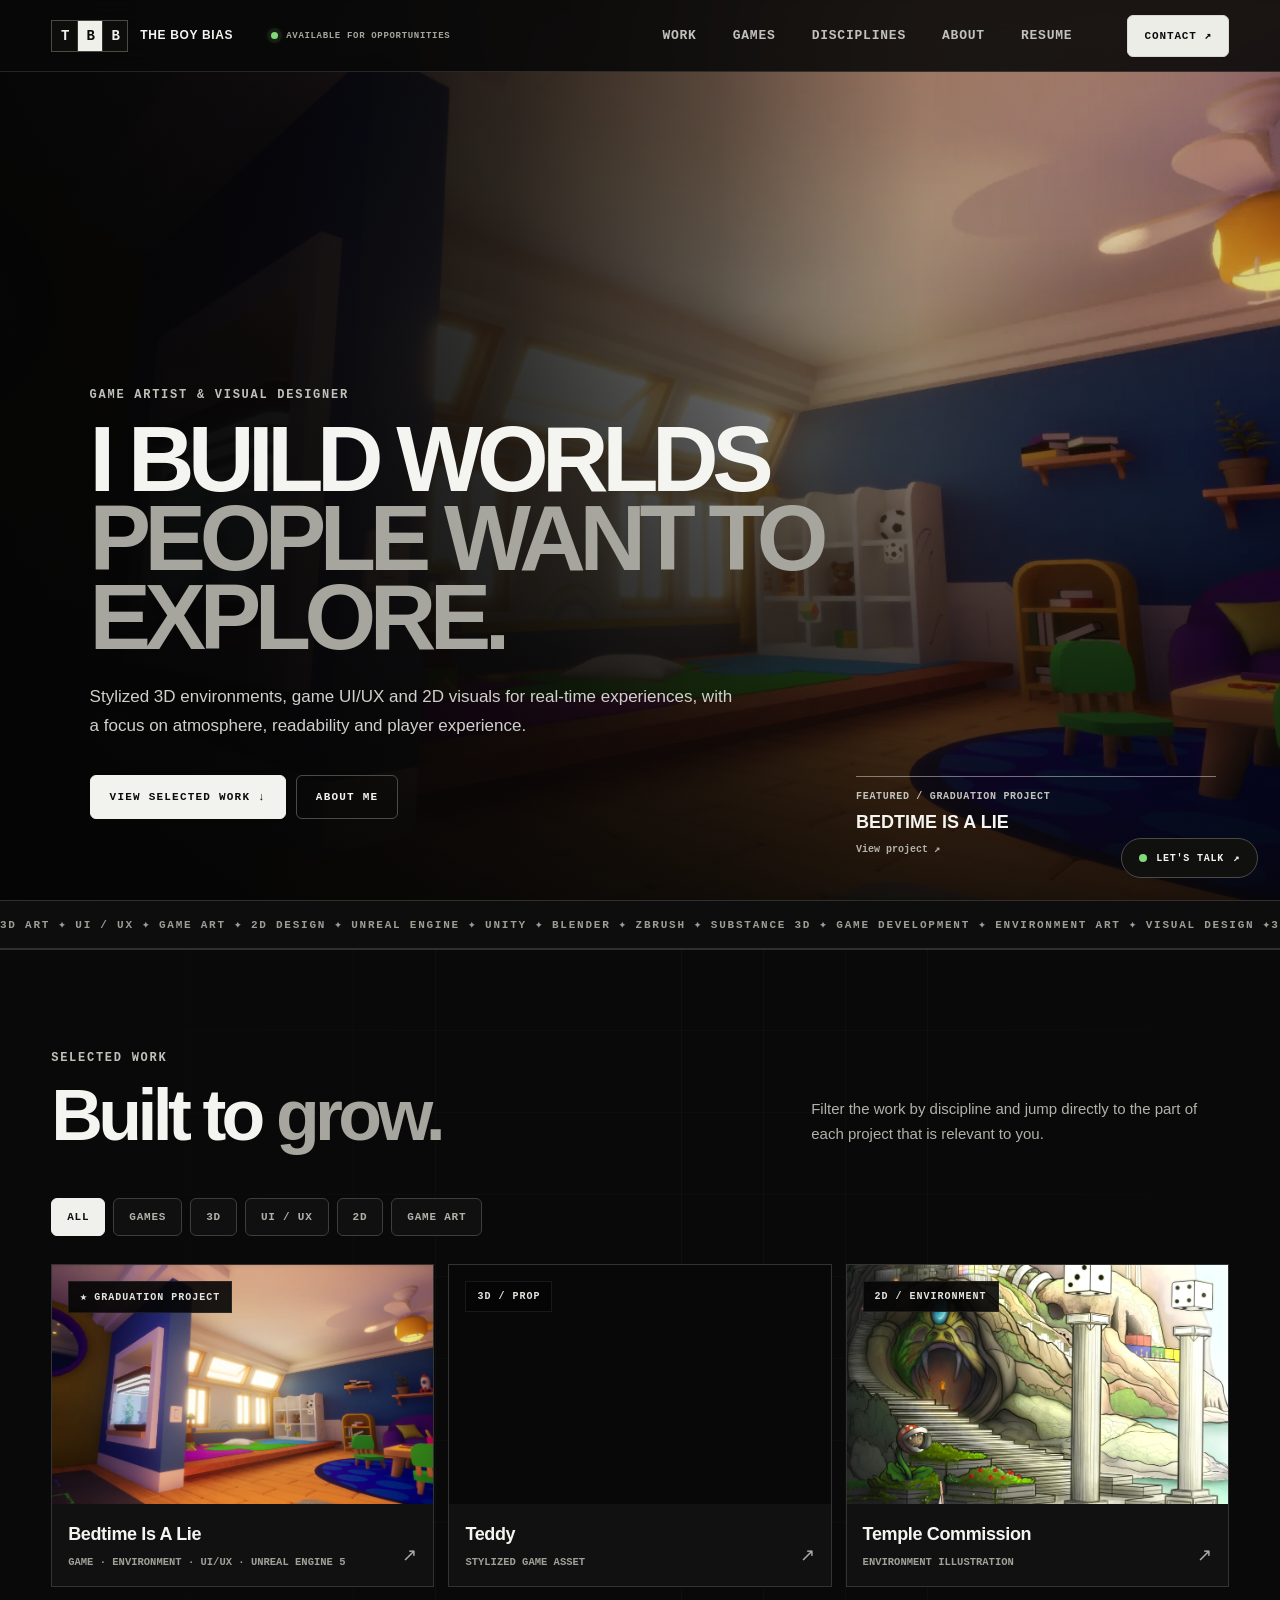
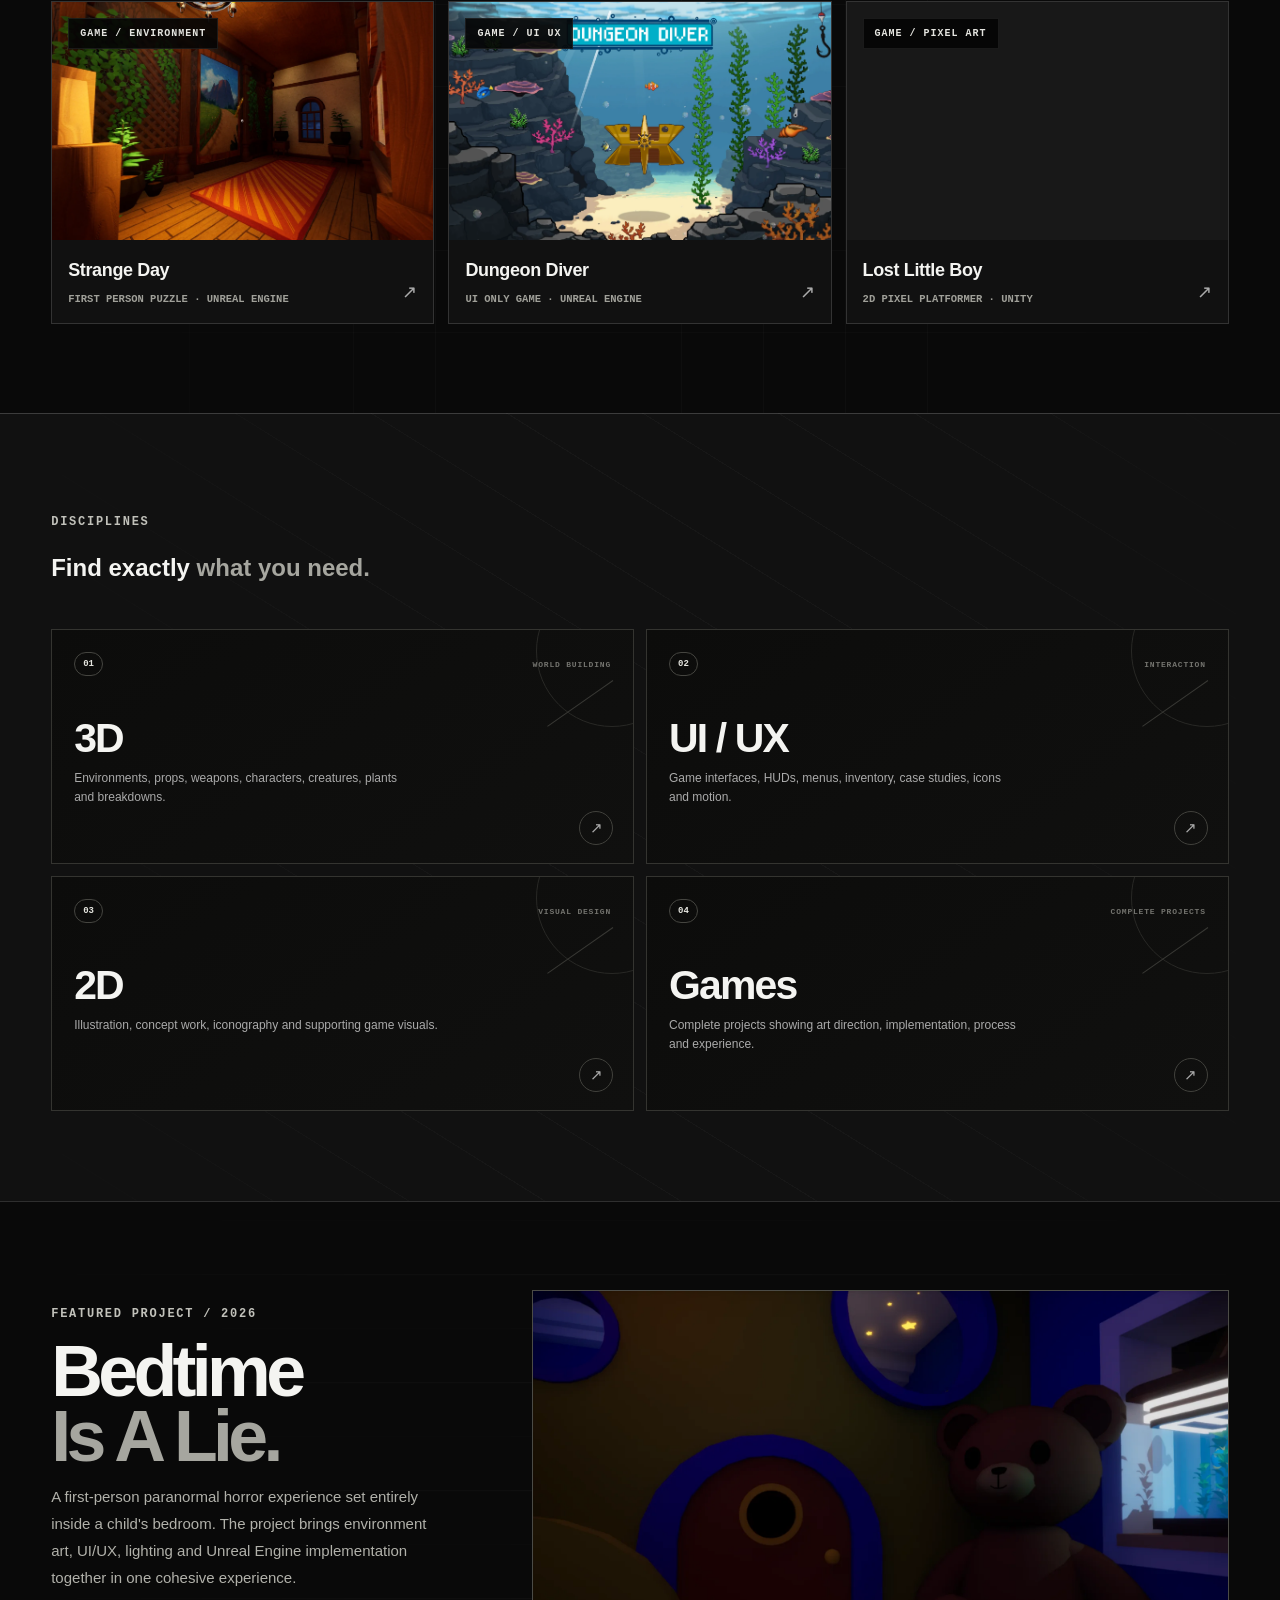
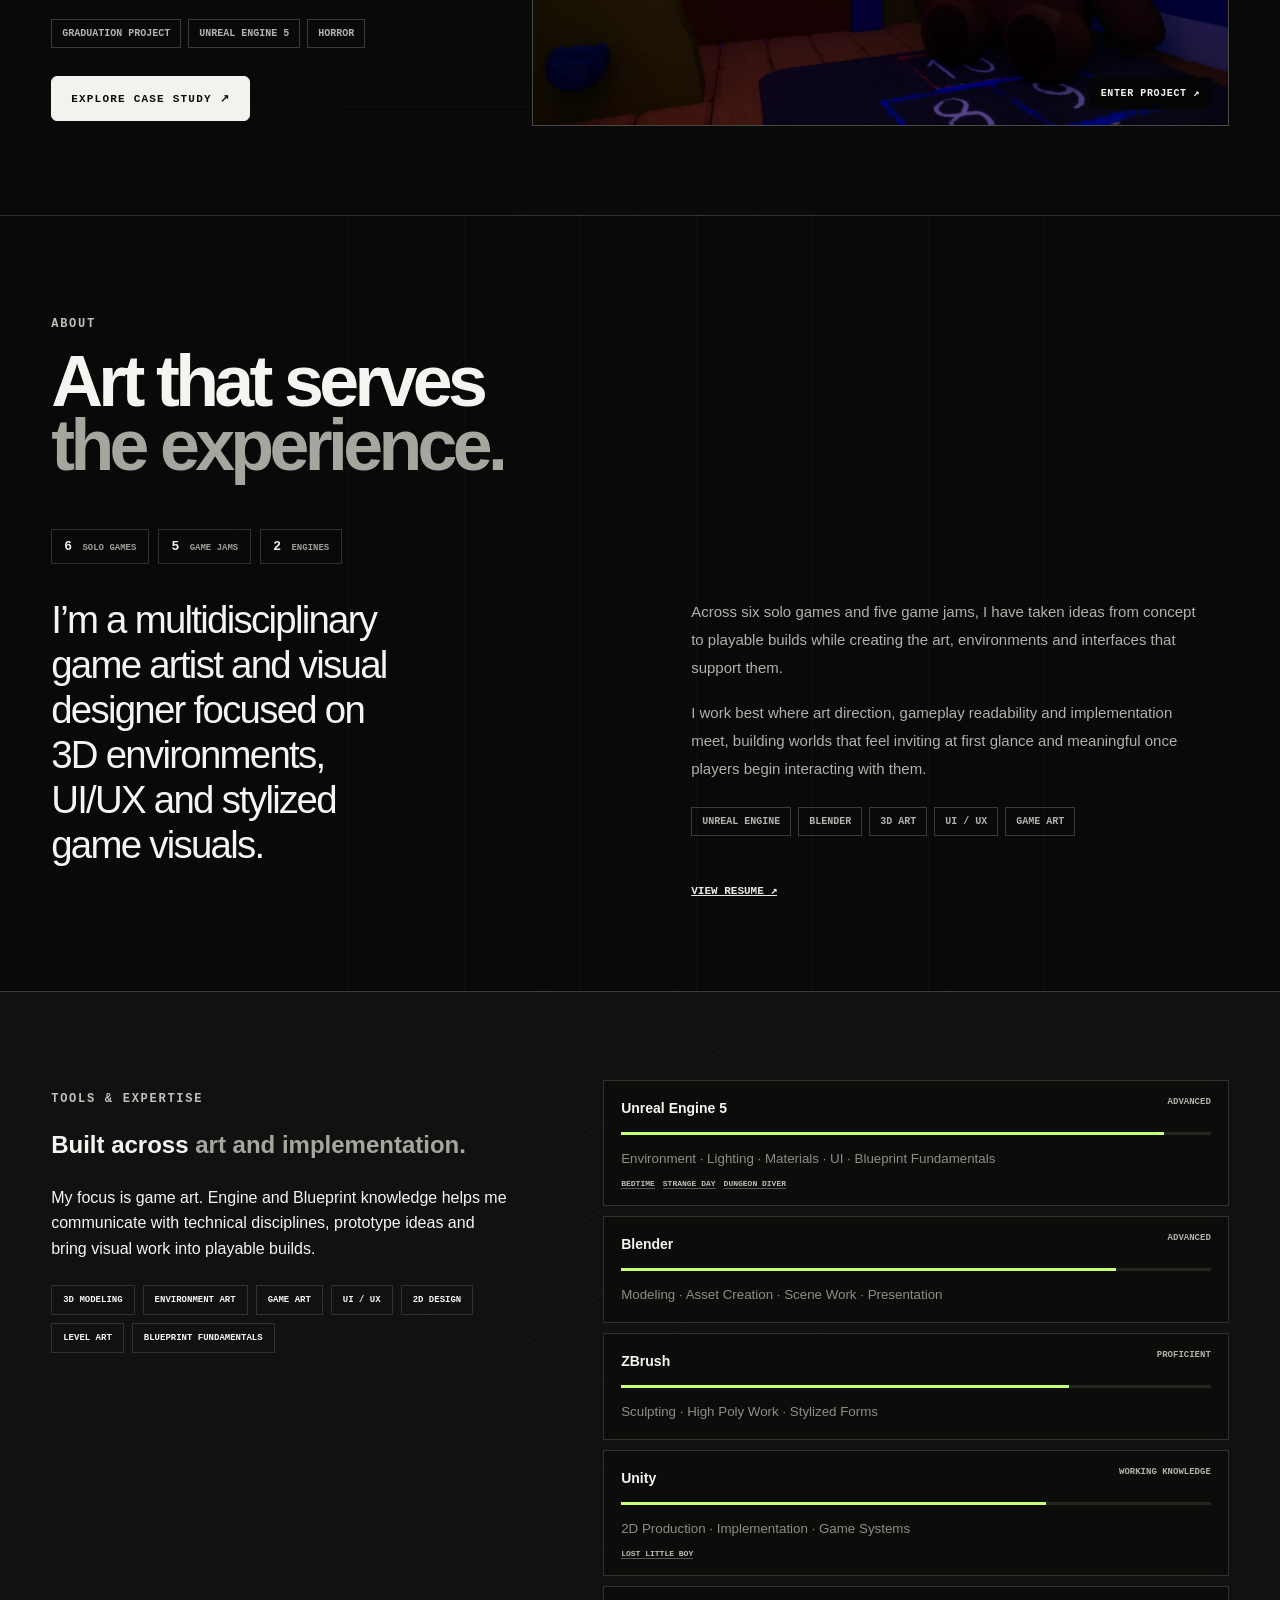
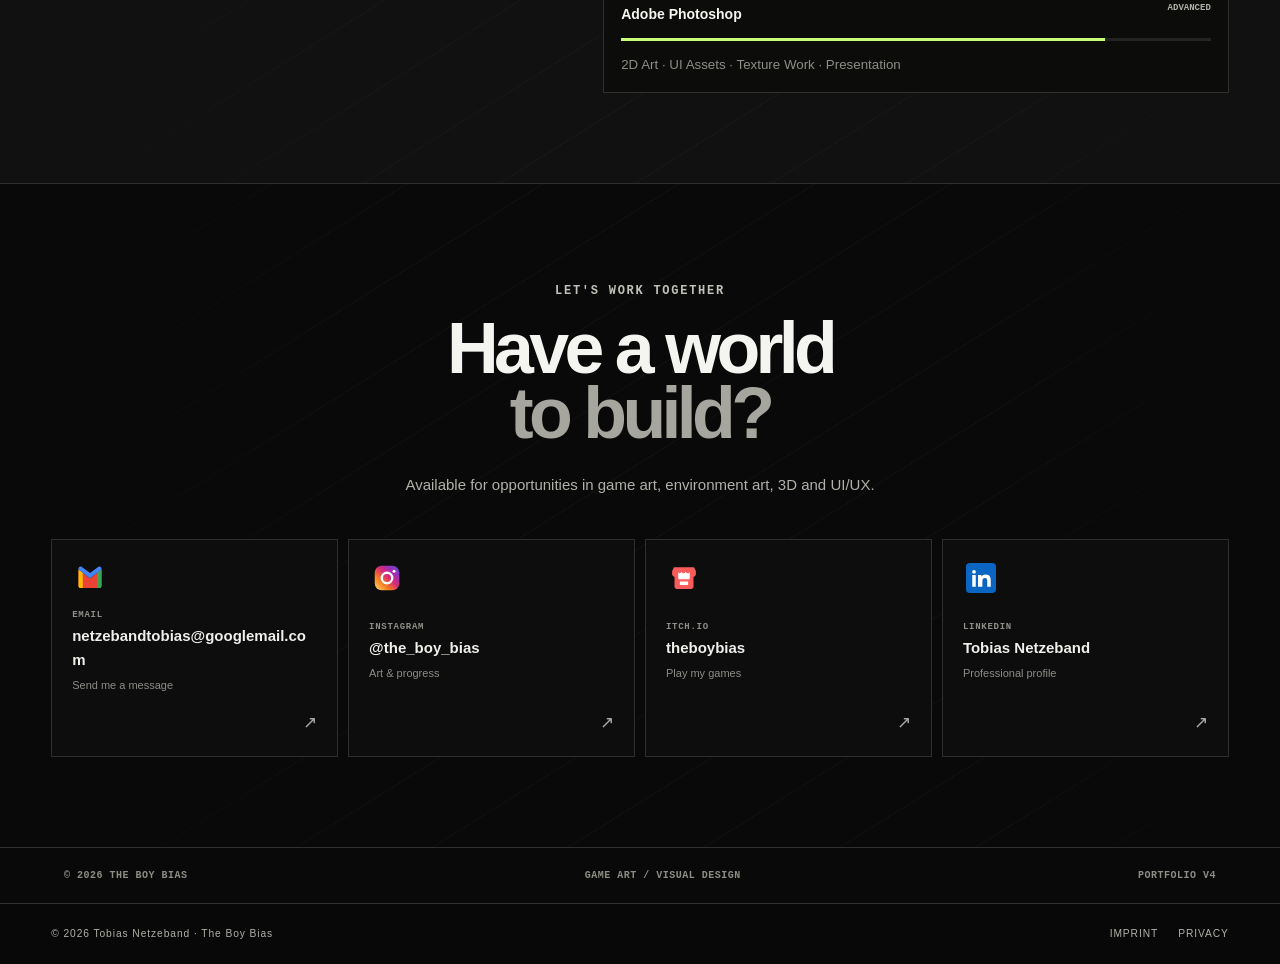
==== index.html @ b08ab4c8 "Translate option Impressum" ====
<!DOCTYPE html>

<html lang="en"><head><meta charset="utf-8"/><meta content="width=device-width,initial-scale=1" name="viewport"/><meta content="The Boy Bias  Game Artist &amp; Visual Designer. 3D, UI/UX, game art and interactive experiences." name="description"/><title>The Boy Bias  Game Artist &amp; Visual Designer</title><link href="styles-v814.css" rel="stylesheet"/></head><body id="top"><a class="skip-link" href="#main-content">Skip to content</a>
<header>
<a class="brand" href="#top"><span aria-hidden="true" class="tbb-mark"><span>T</span><span>B</span><span>B</span></span><span class="tbb-wordmark"><strong>THE BOY BIAS</strong></span></a><span class="brand-status"><i></i>AVAILABLE FOR OPPORTUNITIES</span>
<nav aria-label="Primary navigation" id="site-nav">
<a href="#work">Work</a>
<a href="games.html">Games</a><a href="#disciplines">Disciplines</a>
<a href="#about">About</a>
<a href="assets/docs/CV_Tobias_Netzeband.pdf">Resume</a>
</nav>
<div class="header-actions">
<a class="header-contact" href="#contact">Contact ↗</a>
</div>
<button aria-controls="site-nav" aria-expanded="false" aria-label="Open navigation" class="mobile-menu-toggle" type="button"><span></span><span></span></button></header>
<main id="main-content">
<section class="hero"><div class="hero-media"><img alt="Bright Bedtime Is A Lie bedroom environment" class="zoomable" decoding="async" fetchpriority="high" height="1078" src="assets/images/v3/day-wide.webp" width="1919"/></div><div class="hero-shade"></div><div class="hero-copy"><p class="kicker">GAME ARTIST &amp; VISUAL DESIGNER</p><h1>I BUILD WORLDS<br/><span>PEOPLE WANT TO EXPLORE.</span></h1><p class="lead">Stylized 3D environments, game UI/UX and 2D visuals for real-time experiences, with a focus on atmosphere, readability and player experience.</p><div class="actions"><a class="btn light" href="#work">View selected work ↓</a><a class="btn" href="#about">About me</a></div></div><a class="hero-project" href="bedtime-is-a-lie.html"><small>FEATURED / GRADUATION PROJECT</small><strong>BEDTIME IS A LIE</strong><span>View project ↗</span></a></section>
<div aria-label="Skills and disciplines" class="ticker"><div class="ticker-track"><span>3D ART ✦ UI / UX ✦ GAME ART ✦ 2D DESIGN ✦ UNREAL ENGINE ✦ UNITY ✦ BLENDER ✦ ZBRUSH ✦ SUBSTANCE 3D ✦ GAME DEVELOPMENT ✦ ENVIRONMENT ART ✦ VISUAL DESIGN ✦</span><span aria-hidden="true">3D ART ✦ UI / UX ✦ GAME ART ✦ 2D DESIGN ✦ UNREAL ENGINE ✦ UNITY ✦ BLENDER ✦ ZBRUSH ✦ SUBSTANCE 3D ✦ GAME DEVELOPMENT ✦ ENVIRONMENT ART ✦ VISUAL DESIGN ✦</span></div></div>
<section class="section tex-grid-soft" id="work"><div class="head"><div><p class="kicker">SELECTED WORK</p><h2>Built to <span>grow.</span></h2></div><p>Filter the work by discipline and jump directly to the part of each project that is relevant to you.</p></div>
<div class="filters"><button class="active" data-filter="all">All</button><button data-filter="games">Games</button><button data-filter="3d">3D</button><button data-filter="uiux">UI / UX</button><button data-filter="2d">2D</button><button data-filter="gameart">Game Art</button></div>
<div class="grid">
<a class="card games 3d uiux gameart bedtime-card" data-href-3d="bedtime-is-a-lie.html#assets" data-href-all="bedtime-is-a-lie.html" data-href-gameart="bedtime-is-a-lie.html#concept" data-href-games="bedtime-is-a-lie.html" data-href-uiux="bedtime-is-a-lie.html#ui" href="bedtime-is-a-lie.html"><figure><img alt="Bedtime Is A Lie" decoding="async" height="1078" loading="lazy" src="assets/images/v3/day-wide.webp" width="1919"/><label>★ GRADUATION PROJECT</label></figure><div><span><b>Bedtime Is A Lie</b><small>Game · Environment · UI/UX · Unreal Engine 5</small></span><em class="contact-arrow">↗</em></div></a>
<a class="card 3d teddy-card" href="3d-work.html"><figure><video autoplay="" height="720" loop="" muted="" playsinline="" preload="metadata" src="assets/video/teddy-turnaround.mp4" width="1280"></video><label>3D / PROP</label></figure><div><span><b>Teddy</b><small>Stylized game asset</small></span><em class="contact-arrow">↗</em></div></a>
<a class="card 2d" data-href-2d="2d-work.html" href="2d-work.html"><figure><img alt="Temple Commission environment illustration" decoding="async" height="1125" loading="lazy" src="assets/images/2d-home-v88.webp" width="1800"/><label>2D / ENVIRONMENT</label></figure><div><span><b>Temple Commission</b><small>Environment illustration</small></span><em class="contact-arrow">↗</em></div></a>

<a class="card games 3d gameart strange-card" data-href-3d="strange-day.html#environment" data-href-gameart="strange-day.html#concept" data-href-games="strange-day.html" href="strange-day.html"><figure><img alt="Strange Day" decoding="async" height="1010" loading="lazy" src="assets/games/strange-1.webp" width="1800"/><label>GAME / ENVIRONMENT</label></figure><div><span><b>Strange Day</b><small>First Person Puzzle · Unreal Engine</small></span><em class="contact-arrow">↗</em></div></a>
<a class="card games uiux 2d dungeon-card" data-href-2d="dungeon-diver.html#2d" data-href-games="dungeon-diver.html" data-href-uiux="dungeon-diver.html#ui" href="dungeon-diver.html"><figure><img alt="Dungeon Diver" decoding="async" height="1014" loading="lazy" src="assets/games/dungeon-1.webp" width="1800"/><label>GAME / UI UX</label></figure><div><span><b>Dungeon Diver</b><small>UI Only Game · Unreal Engine</small></span><em class="contact-arrow">↗</em></div></a>
<a class="card games 2d lost-card" data-href-2d="lost-little-boy.html#2d" data-href-games="lost-little-boy.html" href="lost-little-boy.html"><figure><img alt="Lost Little Boy shrine scene" decoding="async" height="700" loading="lazy" src="assets/games/lost-home-v88.webp" width="1120"/><label>GAME / PIXEL ART</label></figure><div><span><b>Lost Little Boy</b><small>2D Pixel Platformer · Unity</small></span><em class="contact-arrow">↗</em></div></a></div></section>
<section class="section dark tex-diagonal" id="disciplines"><p class="kicker">DISCIPLINES</p><h2>Find exactly <span>what you need.</span></h2><div class="discipline"><a data-go="3d" href="#work"><div class="discipline-top"><i>01</i><span>WORLD BUILDING</span></div><b>3D</b><p>Environments, props, weapons, characters, creatures, plants and breakdowns.</p><em class="contact-arrow">↗</em></a><a data-go="uiux" href="#work"><div class="discipline-top"><i>02</i><span>INTERACTION</span></div><b>UI / UX</b><p>Game interfaces, HUDs, menus, inventory, case studies, icons and motion.</p><em class="contact-arrow">↗</em></a><a href="2d-work.html"><div class="discipline-top"><i>03</i><span>VISUAL DESIGN</span></div><b>2D</b><p>Illustration, concept work, iconography and supporting game visuals.</p><em class="contact-arrow">↗</em></a><a href="games.html"><div class="discipline-top"><i>04</i><span>COMPLETE PROJECTS</span></div><b>Games</b><p>Complete projects showing art direction, implementation, process and experience.</p><em class="contact-arrow">↗</em></a></div></section>
<section class="feature section tex-horizontal"><div><p class="kicker">FEATURED PROJECT / 2026</p><h2>Bedtime<br/><span>Is A Lie.</span></h2><p>A first-person paranormal horror experience set entirely inside a child's bedroom. The project brings environment art, UI/UX, lighting and Unreal Engine implementation together in one cohesive experience.</p><div class="tags"><i>GRADUATION PROJECT</i><i>UNREAL ENGINE 5</i><i>HORROR</i></div><a class="btn light" href="bedtime-is-a-lie.html">Explore case study ↗</a></div><a class="feature-img" href="bedtime-is-a-lie.html"><img alt="Bedtime Is A Lie environment" decoding="async" height="1080" loading="lazy" src="assets/images/bedtime-3.webp" width="1920"/><span>ENTER PROJECT ↗</span></a></section>
<section class="section tex-vertical" id="about"><div class="head"><div><p class="kicker">ABOUT</p><h2>Art that serves<br/><span>the experience.</span></h2></div></div><div class="portfolio-facts"><span><b>6</b> SOLO GAMES</span><span><b>5</b> GAME JAMS</span><span><b>2</b> ENGINES</span></div><div class="about"><p class="big">I’m a multidisciplinary game artist and visual designer focused on 3D environments, UI/UX and stylized game visuals.</p><div><p>Across six solo games and five game jams, I have taken ideas from concept to playable builds while creating the art, environments and interfaces that support them.</p><p>I work best where art direction, gameplay readability and implementation meet, building worlds that feel inviting at first glance and meaningful once players begin interacting with them.</p><div class="tags"><i>UNREAL ENGINE</i><i>BLENDER</i><i>3D ART</i><i>UI / UX</i><i>GAME ART</i></div><a class="textlink" href="assets/docs/CV_Tobias_Netzeband.pdf">View resume ↗</a></div></div></section>
<section class="section dark tex-diagonal-reverse" id="skills"><div class="skill-zone"><div><p class="kicker">TOOLS &amp; EXPERTISE</p><h2>Built across <span>art and implementation.</span></h2><p class="muted">My focus is game art. Engine and Blueprint knowledge helps me communicate with technical disciplines, prototype ideas and bring visual work into playable builds.</p><div class="core-skills"><span>3D MODELING</span><span>ENVIRONMENT ART</span><span>GAME ART</span><span>UI / UX</span><span>2D DESIGN</span><span>LEVEL ART</span><span>BLUEPRINT FUNDAMENTALS</span></div></div><div class="skill-list">
<div class="skill-row" style="--skill:92%"><div class="skill-row-top"><b>Unreal Engine 5</b><em>ADVANCED</em></div><div class="skill-track"><span class="skill-fill"></span></div><small>Environment · Lighting · Materials · UI · Blueprint Fundamentals</small><div class="skill-projects"><a href="bedtime-is-a-lie.html">BEDTIME</a><a href="strange-day.html">STRANGE DAY</a><a href="dungeon-diver.html">DUNGEON DIVER</a></div></div>
<div class="skill-row" style="--skill:84%"><div class="skill-row-top"><b>Blender</b><em>ADVANCED</em></div><div class="skill-track"><span class="skill-fill"></span></div><small>Modeling · Asset Creation · Scene Work · Presentation</small></div>
<div class="skill-row" style="--skill:76%"><div class="skill-row-top"><b>ZBrush</b><em>PROFICIENT</em></div><div class="skill-track"><span class="skill-fill"></span></div><small>Sculpting · High Poly Work · Stylized Forms</small></div>
<div class="skill-row" style="--skill:72%"><div class="skill-row-top"><b>Unity</b><em>WORKING KNOWLEDGE</em></div><div class="skill-track"><span class="skill-fill"></span></div><small>2D Production · Implementation · Game Systems</small><div class="skill-projects"><a href="lost-little-boy.html">LOST LITTLE BOY</a></div></div>
<div class="skill-row" style="--skill:82%"><div class="skill-row-top"><b>Adobe Photoshop</b><em>ADVANCED</em></div><div class="skill-track"><span class="skill-fill"></span></div><small>2D Art · UI Assets · Texture Work · Presentation</small></div>
</div></div></section><section class="contact section tex-contact" id="contact">
<p class="kicker">LET'S WORK TOGETHER</p>
<h2>Have a world<br/><span>to build?</span></h2>
<p class="muted">Available for opportunities in game art, environment art, 3D and UI/UX.</p>
<div class="contact-links v54">
<a class="contact-item" href="mailto:netzebandtobias@googlemail.com">
<span class="contact-icon"><svg aria-hidden="true" viewbox="0 0 24 24"><path d="M2.8 5.2 12 12.1l9.2-6.9v13.1c0 .9-.8 1.7-1.7 1.7h-15c-.9 0-1.7-.8-1.7-1.7V5.2Z" fill="#EA4335"></path><path d="M2.8 5.2v13.1c0 .9.8 1.7 1.7 1.7h1.7V7.8L2.8 5.2Z" fill="#FBBC04"></path><path d="M17.8 20h1.7c.9 0 1.7-.8 1.7-1.7V5.2l-3.4 2.6V20Z" fill="#34A853"></path><path d="m2.8 5.2 3.4 2.6L12 12.1l5.8-4.3 3.4-2.6V4.5c0-1.4-1.6-2.2-2.7-1.4L12 8 5.5 3.1C4.4 2.3 2.8 3.1 2.8 4.5v.7Z" fill="#4285F4"></path></svg></span>
<span class="contact-copy"><small>Email</small><b>netzebandtobias@googlemail.com</b><span class="contact-desc">Send me a message</span></span>
<em class="contact-arrow">↗</em>
</a>
<a class="contact-item" href="https://www.instagram.com/the_boy_bias/" rel="noopener" target="_blank">
<span class="contact-icon"><svg aria-hidden="true" viewbox="0 0 24 24"><defs><lineargradient id="ig" x1="0" x2="1" y1="1" y2="0"><stop offset="0" stop-color="#FEDA75"></stop><stop offset=".3" stop-color="#FA7E1E"></stop><stop offset=".55" stop-color="#D62976"></stop><stop offset=".78" stop-color="#962FBF"></stop><stop offset="1" stop-color="#4F5BD5"></stop></lineargradient></defs><rect fill="url(#ig)" height="19.6" rx="5.5" width="19.6" x="2.2" y="2.2"></rect><circle cx="12" cy="12" fill="none" r="4.2" stroke="#fff" stroke-width="1.9"></circle><circle cx="17.6" cy="6.6" fill="#fff" r="1.2"></circle></svg></span>
<span class="contact-copy"><small>Instagram</small><b>@the_boy_bias</b><span class="contact-desc">Art &amp; progress</span></span>
<em class="contact-arrow">↗</em>
</a>
<a class="contact-item" href="https://theboybias.itch.io/" rel="noopener" target="_blank">
<span class="contact-icon"><svg aria-hidden="true" viewbox="0 0 24 24"><path d="M4.1 3.3h15.8l1.6 3.1v2.3c0 1.1-.8 2-1.9 2.2v7.9c0 1-.8 1.9-1.9 1.9H6.3c-1 0-1.9-.8-1.9-1.9v-7.9c-1.1-.2-1.9-1.1-1.9-2.2V6.4l1.6-3.1Z" fill="#FA5C5C"></path><path d="M8.2 8.2c.8 0 1.4-.5 1.7-1.2.3.7.9 1.2 1.7 1.2s1.4-.5 1.7-1.2c.3.7.9 1.2 1.7 1.2.7 0 1.3-.4 1.6-1v4.9c0 .5-.4.9-.9.9H8.3c-.5 0-.9-.4-.9-.9V7.2c.2.6.8 1 1.5 1h-.7Zm.5 6.5h6.6v2.8H8.7v-2.8Z" fill="#fff"></path></svg></span>
<span class="contact-copy"><small>itch.io</small><b>theboybias</b><span class="contact-desc">Play my games</span></span>
<em class="contact-arrow">↗</em>
</a>
<a class="contact-item" href="https://de.linkedin.com/in/tobias-netzeband-4996a3289" rel="noopener" target="_blank">
<span class="contact-icon"><svg aria-hidden="true" viewbox="0 0 24 24"><rect fill="#0A66C2" height="24" rx="3" width="24"></rect><circle cx="6.4" cy="7" fill="#fff" r="1.5"></circle><path d="M5 9.5h2.8V19H5V9.5Zm4.6 0h2.7v1.3h.1c.4-.8 1.4-1.7 3.3-1.7 3.5 0 4.1 2.3 4.1 5.3V19H17v-4.1c0-1 0-2.9-1.8-2.9s-2.1 1.4-2.1 2.8V19H9.6V9.5Z" fill="#fff"></path></svg></span>
<span class="contact-copy"><small>LinkedIn</small><b>Tobias Netzeband</b><span class="contact-desc">Professional profile</span></span>
<em class="contact-arrow">↗</em>
</a>
</div>
</section>
</main><footer><span>© 2026 THE BOY BIAS</span><span>GAME ART / VISUAL DESIGN</span><span>PORTFOLIO V4</span></footer><div aria-hidden="true" class="lightbox" id="lightbox">
<button aria-label="Close image" class="lightbox-close" type="button">×</button>
<img alt="" decoding="async" loading="lazy" src=""/>
</div>
<script>
(function(){
  "use strict";

  function safePlay(video){
    if(!video) return;
    var promise=video.play();
    if(promise && typeof promise.catch==="function"){
      promise.catch(function(){});
    }
  }

  document.querySelectorAll(".filters button").forEach(function(button){
    button.addEventListener("click",function(){
      document.querySelectorAll(".filters button").forEach(function(x){x.classList.remove("active");});
      button.classList.add("active");
      var filter=button.getAttribute("data-filter");
      document.querySelectorAll(".card").forEach(function(card){
        card.style.display=(filter==="all" || card.classList.contains(filter)) ? "block" : "none";
      });
    });
  });

  document.querySelectorAll("[data-go]").forEach(function(link){
    link.addEventListener("click",function(){
      window.setTimeout(function(){
        var target=document.querySelector('.filters [data-filter="'+link.getAttribute("data-go")+'"]');
        if(target) target.click();
      },150);
    });
  });

  var videos=document.querySelectorAll("video[muted]");
  videos.forEach(function(video){
    video.setAttribute("autoplay","");
    video.muted=true;
    safePlay(video);
    video.addEventListener("mouseenter",function(){safePlay(video);});
    video.addEventListener("touchstart",function(){safePlay(video);},{passive:true});
  });

  if("IntersectionObserver" in window){
    var observer=new IntersectionObserver(function(entries){
      entries.forEach(function(entry){
        if(entry.isIntersecting){
          safePlay(entry.target);
        }else{
          entry.target.pause();
        }
      });
    },{threshold:0.08});
    videos.forEach(function(video){observer.observe(video);});
  }

  var lightbox=document.getElementById("lightbox");
  var lightboxImage=lightbox ? lightbox.querySelector("img") : null;
  var closeButton=lightbox ? lightbox.querySelector(".lightbox-close") : null;

  function closeLightbox(){
    if(!lightbox) return;
    lightbox.classList.remove("open");
    lightbox.setAttribute("aria-hidden","true");
    if(lightboxImage) lightboxImage.removeAttribute("src");
    document.body.style.overflow="";
  }

  document.querySelectorAll(".zoomable").forEach(function(image){
    image.addEventListener("click",function(event){
      if(!lightbox || !lightboxImage) return;
      event.preventDefault();
      event.stopPropagation();
      lightboxImage.src=image.currentSrc || image.src;
      lightboxImage.alt=image.alt || "Expanded portfolio image";
      lightbox.classList.add("open");
      lightbox.setAttribute("aria-hidden","false");
      document.body.style.overflow="hidden";
    });
  });

  if(closeButton){
    closeButton.addEventListener("click",function(event){
      event.preventDefault();
      event.stopPropagation();
      closeLightbox();
    });
  }

  if(lightbox){
    lightbox.addEventListener("click",function(event){
      if(event.target===lightbox) closeLightbox();
    });
  }

  document.addEventListener("keydown",function(event){
    if(event.key==="Escape") closeLightbox();
  });

  var scene=document.getElementById("v3-scene-image");
  var sceneTitle=document.getElementById("v3-scene-title");
  var sceneSubtitle=document.getElementById("v3-scene-subtitle");

  if(scene){
    document.querySelectorAll("[data-v3-scene]").forEach(function(button){
      button.addEventListener("click",function(){
        document.querySelectorAll("[data-v3-scene]").forEach(function(x){x.classList.remove("active");});
        button.classList.add("active");

        var isDay=button.getAttribute("data-v3-scene")==="day";
        scene.style.opacity=".25";

        window.setTimeout(function(){
          scene.src=isDay ? "assets/images/v3/day-wide.webp" : "assets/images/v3/night-wide.webp";
          scene.alt=isDay ? "Bedroom during the day" : "Bedroom at night";
          if(sceneTitle) sceneTitle.textContent=isDay ? "COMFORT" : "UNEASE";
          if(sceneSubtitle) sceneSubtitle.textContent=isDay ? "The room in daylight" : "The same space after dark";
          scene.style.opacity="1";
        },160);
      });
    });
  }
})();
</script>
<div class="quick-contact" id="quick-contact"><button class="quick-contact-toggle" type="button"><i></i>LET'S TALK <span class="cta-arrow">↗</span></button><div class="quick-contact-panel"><small>AVAILABLE FOR OPPORTUNITIES</small><a href="mailto:netzebandtobias@googlemail.com">Email <b>↗</b></a><a href="https://de.linkedin.com/in/tobias-netzeband-4996a3289" target="_blank">LinkedIn <b>↗</b></a><a href="https://www.instagram.com/the_boy_bias/" target="_blank">Instagram <b>↗</b></a><a href="https://theboybias.itch.io/" target="_blank">itch.io <b>↗</b></a><button class="copy-email" type="button">COPY EMAIL <b>+</b></button></div></div><script>(function(){var q=document.getElementById("quick-contact"),t=q&&q.querySelector(".quick-contact-toggle");if(t)t.onclick=function(){q.classList.toggle("open")};var c=document.querySelector(".copy-email");if(c)c.onclick=function(){if(navigator.clipboard)navigator.clipboard.writeText("netzebandtobias@googlemail.com");c.firstChild.textContent="EMAIL COPIED "};if(document.body.classList.contains("case-study")){var b=document.createElement("div");b.className="case-progress";document.body.appendChild(b);function p(){var d=document.documentElement,m=d.scrollHeight-d.clientHeight;document.body.style.setProperty("--progress",(m?d.scrollTop/m*100:0)+"%")}addEventListener("scroll",p,{passive:true});p()}if("IntersectionObserver"in window){var o=new IntersectionObserver(function(es){es.forEach(function(e){if(e.isIntersecting)e.target.classList.add("visible")})},{threshold:.2});document.querySelectorAll(".skill-row").forEach(function(x){o.observe(x)})}document.querySelectorAll(".before-after").forEach(function(x){var r=x.querySelector("input");if(r)r.oninput=function(){x.style.setProperty("--split",r.value+"%")}})})();</script>
<script>
(function(){
  var activeFilter="all";
  function updateWorkLinks(filter){
    activeFilter=filter||"all";
    document.querySelectorAll("#work .card").forEach(function(card){
      var target=card.getAttribute("data-href-"+activeFilter);
      if(!target) target=card.getAttribute("data-href-all");
      if(target) card.setAttribute("href",target);
    });
  }
  document.querySelectorAll(".filters button").forEach(function(button){
    button.addEventListener("click",function(){
      updateWorkLinks(button.getAttribute("data-filter"));
    });
  });
  document.querySelectorAll("[data-go]").forEach(function(link){
    link.addEventListener("click",function(){
      var filter=link.getAttribute("data-go");
      window.setTimeout(function(){updateWorkLinks(filter);},180);
    });
  });
  updateWorkLinks("all");
})();
</script>
<script defer="" src="site.js"></script>
<div class="legal-footer"><span>© 2026 Tobias Netzeband · The Boy Bias</span><div><a href="imprint.html">IMPRINT</a><a href="privacy.html">PRIVACY</a></div></div>
</body></html>
---- styles-v814.css ----
:root{
  --bg:#090909;
  --panel:#111111;
  --panel-2:#151515;
  --text:#f4f4f1;
  --muted:#b1b1aa;
  --subtle:#85857f;
  --line:#30302d;
  --line-strong:#4b4b46;
  --accent:#c8ff79;
  --max:1600px;
}
*{box-sizing:border-box}
html{scroll-behavior:smooth;background:var(--bg)}
body{
  margin:0;
  background:var(--bg);
  color:var(--text);
  font-family:Arial,Helvetica,sans-serif;
  font-size:16px;
  line-height:1.6;
  -webkit-font-smoothing:antialiased;
  text-rendering:optimizeLegibility;
}
a{color:inherit}
img,video{display:block}
header{
  height:82px;
  padding:0 max(28px,5vw);
  position:fixed;
  z-index:50;
  top:0;left:0;right:0;
  display:flex;
  align-items:center;
  border-bottom:1px solid rgba(255,255,255,.12);
  background:rgba(9,9,9,.88);
  backdrop-filter:blur(18px);
}
.brand{
  display:flex;gap:12px;align-items:center;text-decoration:none;
  font-size:12px;font-weight:800;letter-spacing:.14em;
}
.brand b{
  border:1px solid #8d8d86;
  padding:8px;
  font:600 11px monospace;
}
nav{margin:auto;display:flex;gap:34px}
nav a,.status{
  font:600 11px monospace;
  text-transform:uppercase;
  letter-spacing:.11em;
  text-decoration:none;
  color:#c2c2bc;
  transition:.2s ease;
}
nav a:hover,.status:hover{color:#fff}
.status i{
  display:inline-block;width:8px;height:8px;background:var(--accent);
  border-radius:50%;margin-right:8px;box-shadow:0 0 14px rgba(200,255,121,.8)
}
.hero{
  height:100vh;min-height:760px;position:relative;
  display:flex;align-items:flex-end;
  padding:0 max(28px,7vw) 9vh;
  overflow:hidden;
}
.hero-media,.hero-shade{position:absolute;inset:0}
.hero-media img{width:100%;height:100%;object-fit:cover;filter:saturate(.92) contrast(1.05)}
.hero-shade{
  background:
    linear-gradient(90deg,rgba(5,5,5,.96) 0%,rgba(5,5,5,.80) 35%,rgba(5,5,5,.20) 75%),
    linear-gradient(0deg,rgba(8,8,8,.88) 0%,rgba(8,8,8,.10) 58%);
}
.hero-copy{z-index:2;max-width:1100px}
.kicker{
  font:700 12px monospace;
  letter-spacing:.18em;
  color:#c1c1ba;
  text-transform:uppercase;
  margin-bottom:18px;
}
.hero h1,.project-title h1{
  font-size:clamp(54px,7.2vw,112px);
  line-height:.86;
  letter-spacing:-.07em;
  margin:18px 0 24px;
  font-weight:800;
}
.hero h1 span,h2 span,.project-title h1 span{color:#a6a69f}
.lead{
  max-width:680px;
  color:#d0d0ca;
  font-size:17px;
  line-height:1.75;
}
.actions{display:flex;gap:10px;margin-top:34px;flex-wrap:wrap}
.btn{
  display:inline-block;
  border:1px solid var(--line-strong);
  padding:15px 19px;
  text-decoration:none;
  text-transform:uppercase;
  font:700 11px monospace;
  letter-spacing:.11em;
  transition:.2s ease;
}
.btn:hover{border-color:#777;transform:translateY(-2px)}
.btn.light{background:#f2f2ee;color:#0c0c0c;border-color:#f2f2ee}
.btn.light:hover{background:#fff;border-color:#fff}
.hero-project{
  z-index:3;position:absolute;right:max(28px,5vw);bottom:5vh;
  width:min(360px,30vw);
  border-top:1px solid rgba(255,255,255,.42);
  padding-top:14px;text-decoration:none;display:grid;gap:6px
}
.hero-project small{font:700 10px monospace;color:#c3c3bd;letter-spacing:.07em}
.hero-project strong{font-size:18px}
.hero-project span{font:600 10px monospace;color:#b3b3ac}
.ticker{overflow:hidden;border-block:1px solid var(--line);white-space:nowrap;background:#0d0d0d}
.ticker div{
  padding:17px 0;
  font:700 11px monospace;
  color:#9d9d96;
  letter-spacing:.16em;
  animation:move 25s linear infinite
}
@keyframes move{to{transform:translateX(-35%)}}

.section{
  width:min(100%,var(--max));
  margin:0 auto;
  padding:clamp(92px,9vw,150px) max(28px,8vw);
}
.dark{
  background:var(--panel);
  width:100%;
  max-width:none;
  padding-left:max(28px,8vw);
  padding-right:max(28px,8vw);
}
.dark>*{max-width:calc(var(--max) - 16vw);margin-left:auto;margin-right:auto}

.head{
  display:flex;justify-content:space-between;gap:60px;align-items:end;
  margin-bottom:64px
}
.head h2,.feature h2,.contact h2,.next h2{
  font-size:clamp(48px,5.6vw,82px);
  letter-spacing:-.065em;
  line-height:.9;
  margin:0;
  font-weight:800;
}
.head>p{
  max-width:470px;
  color:var(--muted);
  font-size:15px;
  line-height:1.8;
}
.filters{
  display:flex;gap:8px;flex-wrap:wrap;
  margin-bottom:28px
}
.filters button,.switch button{
  border:1px solid #3d3d39;
  background:#101010;
  color:#b1b1aa;
  padding:12px 15px;
  font:700 11px monospace;
  text-transform:uppercase;
  letter-spacing:.07em;
  cursor:pointer;
  transition:.2s ease;
}
.filters button:hover,.switch button:hover{border-color:#777;color:#fff}
.filters button.active,.switch button.active{
  background:#f0f0ec;color:#111;border-color:#f0f0ec
}
.grid{
  display:grid;
  grid-template-columns:repeat(2,1fr);
  gap:18px
}
.card{
  border:1px solid var(--line);
  text-decoration:none;
  background:var(--panel);
  transition:.28s ease;
  overflow:hidden
}
.card:hover{transform:translateY(-5px);border-color:#666}
.card figure{
  height:440px;margin:0;position:relative;
  overflow:hidden;background:#181818
}
.card.wide{grid-column:span 2}
.card.wide figure{height:620px}
.card img,.card video{
  width:100%;height:100%;object-fit:cover;
  transition:.6s ease
}
.card:hover img{transform:scale(1.015)}
.card label{
  position:absolute;left:16px;top:16px;
  background:rgba(5,5,5,.90);
  padding:9px 11px;
  font:700 10px monospace;
  letter-spacing:.1em;
  color:#e4e4df;
  border:1px solid rgba(255,255,255,.08)
}
.card>div{display:flex;justify-content:space-between;align-items:center;padding:20px}
.card b{display:block;font-size:21px;letter-spacing:-.02em}
.card small{
  display:block;color:#a0a099;
  font:700 10px monospace;
  text-transform:uppercase;
  margin-top:7px
}
.card em{font-style:normal;color:#aaa;font-size:18px}

.discipline{
  display:grid;grid-template-columns:1fr 1fr;
  border-left:1px solid var(--line);border-top:1px solid var(--line);
  margin-top:58px
}
.discipline a{
  min-height:330px;
  border-right:1px solid var(--line);
  border-bottom:1px solid var(--line);
  padding:28px;text-decoration:none;position:relative;
  transition:.25s ease
}
.discipline a:hover{background:#171717}
.discipline i{font:700 10px monospace;color:#979790}
.discipline b{
  display:block;
  font-size:clamp(42px,4vw,62px);
  line-height:1;
  letter-spacing:-.055em;
  margin-top:86px
}
.discipline p{
  color:#aaa;
  font-size:14px;
  max-width:480px;
  line-height:1.7
}
.discipline em{position:absolute;right:28px;bottom:28px;font-style:normal;color:#aaa;font-size:20px}

.feature{
  display:grid;grid-template-columns:.72fr 1.28fr;
  gap:7vw;align-items:center
}
.feature>div>p:not(.kicker){
  color:var(--muted);
  line-height:1.8;
  font-size:15px
}
.tags{display:flex;flex-wrap:wrap;gap:7px;margin:28px 0}
.tags i{
  font:700 10px monospace;
  font-style:normal;
  color:#b2b2ac;
  border:1px solid #3a3a37;
  padding:8px 10px
}
.feature-img{
  aspect-ratio:16/10;
  position:relative;
  overflow:hidden;border:1px solid var(--line-strong)
}
.feature-img img{width:100%;height:100%;object-fit:cover}
.feature-img span{
  position:absolute;right:16px;bottom:16px;
  background:rgba(5,5,5,.9);
  padding:10px 12px;
  font:700 10px monospace;
  letter-spacing:.06em
}
.about{
  display:grid;grid-template-columns:1fr 1fr;gap:10vw
}
.about .big,.project-meta .big{
  font-size:clamp(28px,3vw,46px);
  line-height:1.17;
  letter-spacing:-.045em;
  margin:0
}
.about>div>p{
  color:var(--muted);
  font-size:15px;
  line-height:1.85
}
.textlink{font:700 11px monospace;text-transform:uppercase;color:#e8e8e3}
.contact{text-align:center}
.contact .muted,.next>p{color:var(--muted);font-size:15px}
.contact h2{margin:18px 0 28px}

footer{
  border-top:1px solid var(--line);
  padding:22px max(28px,5vw);
  display:flex;justify-content:space-between;
  color:#8d8d86;font:700 10px monospace;
  letter-spacing:.05em
}

/* Project page */
.project-hero{height:94vh;min-height:720px;position:relative}
.project-hero>img{width:100%;height:100%;object-fit:cover}
.project-overlay{
  position:absolute;inset:0;
  background:linear-gradient(0deg,rgba(7,7,7,.94),rgba(7,7,7,.08) 68%)
}
.project-title{position:absolute;left:max(28px,7vw);bottom:7vh;max-width:1100px}
.project-title p:last-child{color:#d2d2cc;font-size:16px}
.project-meta{
  display:grid;grid-template-columns:1.15fr .85fr;gap:10vw
}
.meta-list p{
  display:grid;grid-template-columns:145px 1fr;
  border-top:1px solid var(--line);
  padding:16px 0;margin:0;
  font-size:14px;color:#d4d4ce
}
.meta-list span{font:700 10px monospace;color:#979790;letter-spacing:.06em}
.video-section video{
  width:100%;max-height:82vh;background:#000;
  border:1px solid var(--line)
}
.daynight{position:relative}
.daynight img{
  width:100%;display:block;
  aspect-ratio:16/9;object-fit:cover;
  border:1px solid var(--line);
  transition:opacity .2s ease
}
.switch{
  position:absolute;z-index:2;top:18px;left:18px;
  background:rgba(5,5,5,.90);padding:6px
}
.turnaround{
  display:grid;grid-template-columns:1.45fr .55fr;
  gap:5vw;align-items:center;margin-top:90px
}
.turnaround video{
  width:100%;background:#080808;border:1px solid var(--line)
}
.turnaround h3{
  font-size:clamp(34px,3.6vw,54px);
  line-height:1;
  letter-spacing:-.05em;
  margin:12px 0 20px
}
.turnaround p:last-child{color:var(--muted);font-size:14px}
.asset-grid{
  display:grid;grid-template-columns:repeat(3,1fr);gap:18px
}
.asset-grid article{
  border:1px solid var(--line);
  background:var(--panel);
  transition:.25s ease
}
.asset-grid article:hover{border-color:#62625d;transform:translateY(-3px)}
.asset-grid video{
  width:100%;aspect-ratio:1/1;object-fit:cover;background:#050505
}
.asset-grid h3{
  margin:16px 16px 4px;
  font-size:22px;
  letter-spacing:-.02em
}
.asset-grid p{
  margin:0 16px 16px;
  font:700 10px monospace;color:#9c9c95;text-transform:uppercase
}
.gallery{
  display:grid;grid-template-columns:1fr 1fr;gap:14px
}
.gallery img{
  width:100%;height:100%;min-height:360px;object-fit:cover;
  border:1px solid var(--line)
}
.gallery img:first-child{grid-column:span 2}
.next{text-align:center}
.next p{
  max-width:680px;margin:22px auto 36px;
  line-height:1.85
}

@media(max-width:1000px){
  nav,.status{display:none}
  .hero{padding:0 26px 8vh}
  .hero-project{display:none}
  .section{padding:90px 26px}
  .dark{padding-left:26px;padding-right:26px}
  .dark>*{max-width:none}
  .head,.feature,.about,.project-meta,.turnaround{display:block}
  .head>p{margin-top:28px}
  .grid,.discipline,.asset-grid,.gallery{grid-template-columns:1fr}
  .card.wide,.gallery img:first-child{grid-column:span 1}
  .card figure,.card.wide figure{height:390px}
  .feature-img{display:block;margin-top:48px}
  .about>div{margin-top:34px}
  .project-title{left:26px;right:26px}
  .turnaround>div{margin-top:30px}
  .asset-grid article{margin-bottom:8px}
}
@media(max-width:620px){
  header{height:72px;padding:0 18px}
  .brand{font-size:11px}
  .hero{min-height:690px;padding-left:18px;padding-right:18px}
  .hero h1,.project-title h1{font-size:clamp(48px,15vw,72px)}
  .lead{font-size:15px}
  .section{padding:76px 18px}
  .dark{padding-left:18px;padding-right:18px}
  .head h2,.feature h2,.contact h2,.next h2{font-size:clamp(44px,13vw,64px)}
  .card figure,.card.wide figure{height:320px}
  .discipline a{min-height:285px;padding:22px}
  .discipline b{margin-top:68px}
  .project-title{left:18px;right:18px}
  .project-hero{min-height:650px}
  .meta-list p{grid-template-columns:110px 1fr}
  footer{flex-direction:column;gap:8px;padding:20px 18px}
}


/* V2.3 header and contact refinement */
header{
  height:72px;
  padding:0 max(24px,4vw);
  gap:34px;
}
.brand{
  flex:0 0 auto;
  font-size:12px;
}
.brand b{
  padding:7px;
  font-size:10px;
}
nav{
  margin-left:auto;
  margin-right:0;
  gap:10px;
  align-items:center;
}
nav a{
  font-size:13px;
  letter-spacing:.06em;
  padding:12px 13px;
  border-radius:2px;
}
nav a:hover{
  background:#161616;
}
.header-actions{
  display:flex;
  align-items:center;
  gap:10px;
  margin-left:8px;
}
.status{
  font-size:11px;
  padding:10px 0;
  white-space:nowrap;
}
.header-contact{
  display:inline-flex;
  align-items:center;
  justify-content:center;
  min-height:42px;
  padding:0 16px;
  border:1px solid #d9d9d4;
  background:#ededE8;
  color:#0d0d0d;
  text-decoration:none;
  text-transform:uppercase;
  font:700 11px monospace;
  letter-spacing:.08em;
  transition:.2s ease;
}
.header-contact:hover{
  background:#fff;
  border-color:#fff;
  transform:translateY(-1px);
}
.project-contact{
  text-align:center;
  border-top:1px solid var(--line);
}
.project-contact h2{
  font-size:clamp(40px,4.8vw,72px);
  line-height:.95;
  letter-spacing:-.05em;
  margin:14px 0 18px;
}
.project-contact>p:not(.kicker){
  max-width:620px;
  margin:0 auto;
  color:var(--muted);
  font-size:15px;
}
.project-contact .actions{
  justify-content:center;
}

@media(max-width:1100px){
  header{
    height:68px;
    gap:18px;
  }
  nav{
    gap:2px;
  }
  nav a{
    font-size:12px;
    padding:10px 9px;
  }
  .status{
    display:none;
  }
}
@media(max-width:820px){
  header{
    justify-content:space-between;
  }
  nav{
    display:none;
  }
  .header-actions{
    margin-left:auto;
  }
  .header-contact{
    min-height:40px;
    padding:0 13px;
    font-size:10px;
  }
}


/* V3.1 case study layout polish */
body{
  overflow-x:hidden;
}
main, section, div, figure, article{
  min-width:0;
}
img, video{
  max-width:100%;
}
.v3-case .section{
  overflow:hidden;
}

/* Homepage hero image composition */
.hero-media img{
  object-position:center center;
}
.hero-shade{
  background:
    linear-gradient(90deg,rgba(5,5,5,.93) 0%,rgba(5,5,5,.72) 36%,rgba(5,5,5,.16) 72%),
    linear-gradient(0deg,rgba(7,7,7,.88) 0%,rgba(7,7,7,.06) 62%);
}

/* Project hero */
.v3-hero{
  height:min(900px,92vh);
  min-height:680px;
  overflow:hidden;
}
.v3-hero>img{
  object-position:center center;
  filter:saturate(.92) contrast(1.07);
}
.v3-hero .project-overlay{
  background:
    linear-gradient(90deg,rgba(4,4,4,.84) 0%,rgba(4,4,4,.47) 42%,rgba(4,4,4,.08) 74%),
    linear-gradient(0deg,rgba(5,5,5,.96) 0%,rgba(5,5,5,.60) 35%,rgba(5,5,5,.06) 72%);
}
.v3-hero .project-title{
  max-width:920px;
}
.v3-hero .project-title h1{
  text-shadow:0 2px 18px rgba(0,0,0,.45);
}
.v3-hero .project-title>p:not(.kicker){
  max-width:650px;
  color:#ecece7;
  font-size:17px;
  line-height:1.65;
}
.hero-facts{
  display:flex;
  flex-wrap:wrap;
  gap:8px;
  margin-top:24px;
}
.hero-facts span{
  padding:8px 10px;
  border:1px solid rgba(255,255,255,.32);
  background:rgba(5,5,5,.42);
  backdrop-filter:blur(8px);
  font:700 10px monospace;
  letter-spacing:.08em;
}

/* Intro and contribution */
.case-intro{
  display:grid;
  grid-template-columns:minmax(0,1.2fr) minmax(340px,.8fr);
  gap:clamp(48px,8vw,120px);
  align-items:start;
}
.case-statement h2{
  margin:0 0 28px;
  font-size:clamp(46px,5.4vw,78px);
  line-height:.94;
  letter-spacing:-.06em;
}
.case-statement>p:last-child{
  max-width:720px;
  color:var(--muted);
  font-size:16px;
  line-height:1.85;
}
.contribution{
  width:100%;
}

/* Day and night comparison */
.split-showcase{
  display:grid;
  grid-template-columns:repeat(2,minmax(0,1fr));
  gap:16px;
  width:100%;
}
.split-showcase figure{
  margin:0;
  position:relative;
  overflow:hidden;
  border:1px solid var(--line);
  background:#080808;
}
.split-showcase img{
  width:100%;
  height:auto;
  aspect-ratio:16/10;
  object-fit:cover;
}
.split-showcase figcaption{
  position:absolute;
  left:14px;
  bottom:14px;
  padding:8px 10px;
  background:rgba(5,5,5,.84);
  border:1px solid rgba(255,255,255,.12);
  font:700 10px monospace;
  letter-spacing:.09em;
  color:#ededE8;
}

/* Environment overview */
.environment-feature{
  width:100%;
  max-width:1400px;
  margin:0 auto;
  position:relative;
  overflow:hidden;
  border:1px solid var(--line);
  background:#080808;
}
.environment-feature>img{
  width:100%;
  height:auto;
  aspect-ratio:16/9;
  object-fit:cover;
}
.environment-notes{
  position:absolute;
  inset:0;
  pointer-events:none;
}
.environment-notes .note{
  position:absolute;
  padding:7px 9px;
  background:rgba(7,7,7,.82);
  border:1px solid rgba(255,255,255,.22);
  color:#f1f1ec;
  font:700 9px monospace;
  letter-spacing:.07em;
  white-space:nowrap;
}
.environment-notes .n1{left:17%;top:45%}
.environment-notes .n2{left:56%;top:34%}
.environment-notes .n3{right:7%;top:23%}
.environment-notes .n4{left:37%;bottom:13%}

/* Sketches */
.sketch-grid{
  display:grid;
  grid-template-columns:1.35fr .825fr .825fr;
  gap:14px;
  width:100%;
  align-items:stretch;
}
.sketch-grid figure{
  margin:0;
  min-width:0;
  overflow:hidden;
  border:1px solid var(--line);
  background:#0b0b0b;
}
.sketch-grid img{
  width:100%;
  height:100%;
  min-height:330px;
  max-height:600px;
  object-fit:contain;
  padding:18px;
}

/* Paranormal comparison */
.paranormal-grid{
  display:grid;
  grid-template-columns:repeat(2,minmax(0,1fr));
  gap:16px;
  width:100%;
}
.paranormal-grid article{
  overflow:hidden;
  border:1px solid var(--line);
  background:#0c0c0c;
}
.paranormal-grid video{
  width:100%;
  aspect-ratio:16/9;
  object-fit:cover;
  background:#030303;
}
.paranormal-grid article>div{
  display:flex;
  justify-content:space-between;
  align-items:center;
  gap:20px;
  padding:15px 17px;
}
.paranormal-grid b{
  font:700 11px monospace;
  letter-spacing:.08em;
}
.paranormal-grid span{
  color:var(--muted);
  font-size:13px;
}
.horror-shot{
  display:grid;
  grid-template-columns:minmax(0,1.35fr) minmax(260px,.65fr);
  align-items:center;
  gap:clamp(32px,6vw,90px);
  margin-top:clamp(60px,8vw,110px);
}
.horror-shot img{
  width:100%;
  height:auto;
  max-height:700px;
  object-fit:cover;
  border:1px solid var(--line);
}
.horror-shot h3,
.character-feature h3,
.note-feature h3{
  margin:12px 0 18px;
  font-size:clamp(34px,3.5vw,55px);
  line-height:1;
  letter-spacing:-.05em;
}

/* Character and note feature */
.character-feature,
.note-feature{
  display:grid;
  grid-template-columns:minmax(280px,.72fr) minmax(0,1.28fr);
  align-items:center;
  gap:clamp(36px,7vw,110px);
  margin-top:clamp(70px,9vw,130px);
}
.character-feature img{
  width:100%;
  max-height:680px;
  object-fit:contain;
  background:#0a0a0a;
  border:1px solid var(--line);
}
.character-feature>div>p:last-child,
.note-feature>div>p:last-child{
  color:var(--muted);
  font-size:15px;
  line-height:1.8;
}
.note-feature{
  grid-template-columns:minmax(0,1.25fr) minmax(280px,.75fr);
}
.note-feature img{
  width:100%;
  height:auto;
  max-height:720px;
  object-fit:contain;
  border:1px solid var(--line);
  background:#101010;
}

/* Final gallery */
.v3-gallery{
  display:grid;
  grid-template-columns:repeat(2,minmax(0,1fr));
  gap:14px;
  width:100%;
}
.v3-gallery img{
  width:100%;
  height:420px;
  object-fit:cover;
  border:1px solid var(--line);
}
.v3-gallery .g-wide{
  grid-column:1 / -1;
  height:auto;
  aspect-ratio:16/8;
}

/* Keep all full-width dark section content centered safely */
.v3-case .dark>*{
  width:100%;
  box-sizing:border-box;
}

@media(max-width:1050px){
  .case-intro{
    grid-template-columns:1fr;
  }
  .sketch-grid{
    grid-template-columns:1fr 1fr;
  }
  .sketch-grid figure:first-child{
    grid-column:1 / -1;
  }
  .horror-shot,
  .character-feature,
  .note-feature{
    grid-template-columns:1fr;
  }
  .character-feature img{
    max-height:560px;
  }
  .note-feature img{
    order:-1;
  }
}
@media(max-width:760px){
  .v3-hero{
    min-height:620px;
    height:82vh;
  }
  .v3-hero>img{
    object-position:58% center;
  }
  .split-showcase,
  .paranormal-grid,
  .sketch-grid,
  .v3-gallery{
    grid-template-columns:1fr;
  }
  .sketch-grid figure:first-child,
  .v3-gallery .g-wide{
    grid-column:auto;
  }
  .split-showcase img{
    aspect-ratio:16/11;
  }
  .environment-feature>img{
    aspect-ratio:4/3;
  }
  .environment-notes .note{
    font-size:8px;
    padding:5px 6px;
  }
  .sketch-grid img{
    min-height:240px;
    max-height:480px;
  }
  .v3-gallery img,
  .v3-gallery .g-wide{
    height:auto;
    aspect-ratio:4/3;
  }
}
@media(max-width:520px){
  .environment-notes{
    display:none;
  }
  .v3-hero .project-title>p:not(.kicker){
    font-size:15px;
  }
}


/* V3.2 image interaction and hero composition */
.zoomable{
  cursor:zoom-in;
}
.lightbox{
  position:fixed;
  inset:0;
  z-index:1000;
  display:none;
  align-items:center;
  justify-content:center;
  padding:32px;
  background:rgba(0,0,0,.94);
  backdrop-filter:blur(10px);
}
.lightbox.open{
  display:flex;
}
.lightbox img{
  max-width:min(94vw,1800px);
  max-height:90vh;
  width:auto;
  height:auto;
  object-fit:contain;
  box-shadow:0 20px 70px rgba(0,0,0,.55);
}
.lightbox-close{
  position:absolute;
  top:20px;
  right:24px;
  width:46px;
  height:46px;
  border:1px solid rgba(255,255,255,.28);
  background:rgba(10,10,10,.75);
  color:#fff;
  font-size:28px;
  line-height:1;
  cursor:pointer;
}

/* Homepage hero: preserve full composition and extend the left fade further right */
.hero-media img{
  object-position:center 52%;
}
.hero-shade{
  background:
    linear-gradient(90deg,
      rgba(5,5,5,.98) 0%,
      rgba(5,5,5,.93) 22%,
      rgba(5,5,5,.80) 40%,
      rgba(5,5,5,.58) 56%,
      rgba(5,5,5,.22) 72%,
      rgba(5,5,5,.05) 100%),
    linear-gradient(0deg,rgba(7,7,7,.88) 0%,rgba(7,7,7,.05) 66%);
}

/* Bedtime hero: show less ceiling and more of the room */
.v3-hero>img{
  object-position:center 68%;
}
.v3-hero .project-overlay{
  background:
    linear-gradient(90deg,rgba(4,4,4,.90) 0%,rgba(4,4,4,.60) 38%,rgba(4,4,4,.14) 73%),
    linear-gradient(0deg,rgba(5,5,5,.96) 0%,rgba(5,5,5,.62) 33%,rgba(5,5,5,.08) 68%);
}

/* Sketches reduced to two clean panels */
.two-sketches{
  grid-template-columns:repeat(2,minmax(0,1fr));
}
.two-sketches figure:first-child{
  grid-column:auto;
}
.two-sketches img{
  min-height:390px;
  max-height:620px;
}

/* UI note gets more visual priority */
.note-feature{
  grid-template-columns:minmax(0,1.45fr) minmax(280px,.55fr);
}
.ui-note-image{
  max-height:none !important;
  width:100%;
  object-fit:contain;
}

@media(max-width:1050px){
  .note-feature{
    grid-template-columns:1fr;
  }
  .two-sketches{
    grid-template-columns:1fr;
  }
}
@media(max-width:760px){
  .v3-hero>img{
    object-position:58% 72%;
  }
  .hero-media img{
    object-position:58% center;
  }
  .lightbox{
    padding:16px;
  }
  .lightbox-close{
    top:12px;
    right:12px;
  }
}


/* V3.3 targeted fixes */

/* Restore interactive Day and Night showcase */
.daynight-v3{
  position:relative;
  width:100%;
  overflow:hidden;
  border:1px solid var(--line);
  background:#080808;
}
.daynight-v3>img{
  width:100%;
  height:auto;
  aspect-ratio:16/9;
  object-fit:cover;
  transition:opacity .22s ease;
}
.daynight-controls{
  position:absolute;
  z-index:3;
  left:18px;
  top:18px;
  display:flex;
  gap:6px;
  padding:6px;
  background:rgba(5,5,5,.86);
  backdrop-filter:blur(8px);
}
.daynight-controls button{
  min-height:40px;
  padding:0 14px;
  border:1px solid #484844;
  background:#111;
  color:#bcbcb5;
  font:700 10px monospace;
  letter-spacing:.08em;
  text-transform:uppercase;
  cursor:pointer;
}
.daynight-controls button.active{
  background:#f1f1ed;
  color:#111;
  border-color:#f1f1ed;
}
.daynight-caption{
  position:absolute;
  z-index:2;
  left:18px;
  bottom:18px;
  display:flex;
  align-items:baseline;
  gap:14px;
  padding:10px 12px;
  background:rgba(5,5,5,.78);
  border:1px solid rgba(255,255,255,.10);
}
.daynight-caption b{
  font:700 11px monospace;
  letter-spacing:.08em;
}
.daynight-caption span{
  color:#c0c0ba;
  font-size:12px;
}

/* Bedtime hero framing: focus visibly lower into the room */
.v3-hero>img{
  object-position:center 82% !important;
}
.v3-hero .project-overlay{
  background:
    linear-gradient(90deg,rgba(4,4,4,.90) 0%,rgba(4,4,4,.58) 38%,rgba(4,4,4,.12) 74%),
    linear-gradient(0deg,rgba(5,5,5,.95) 0%,rgba(5,5,5,.50) 30%,rgba(5,5,5,.03) 66%) !important;
}

/* Lightbox close button always stays clickable and visible */
.lightbox{
  pointer-events:none;
}
.lightbox.open{
  pointer-events:auto;
}
.lightbox-close{
  z-index:1002;
  pointer-events:auto;
}
.lightbox img{
  pointer-events:auto;
}

@media(max-width:760px){
  .v3-hero>img{
    object-position:58% 86% !important;
  }
  .daynight-caption{
    right:18px;
    flex-wrap:wrap;
    gap:4px 10px;
  }
}


/* V4 Games system */
.games-hero{
  min-height:72vh;position:relative;display:flex;align-items:flex-end;overflow:hidden;
  border-bottom:1px solid var(--line);background:#080808
}
.games-hero>img{position:absolute;inset:0;width:100%;height:100%;object-fit:cover}
.games-hero:after{content:"";position:absolute;inset:0;background:linear-gradient(90deg,rgba(5,5,5,.94),rgba(5,5,5,.55) 46%,rgba(5,5,5,.12)),linear-gradient(0deg,rgba(5,5,5,.96),transparent 65%)}
.games-hero-copy{position:relative;z-index:2;width:min(1200px,calc(100% - 64px));margin:0 auto;padding:110px 0 70px}
.games-hero h1{font-size:clamp(58px,9vw,128px);line-height:.82;letter-spacing:-.075em;margin:12px 0 28px}
.games-hero h1 span,.game-copy h2 span{color:var(--accent)}
.games-hero p:not(.kicker){max-width:670px;font-size:17px;line-height:1.7;color:#ddd}
.game-facts{display:flex;flex-wrap:wrap;gap:8px;margin-top:25px}
.game-facts i{font:700 10px monospace;font-style:normal;letter-spacing:.08em;border:1px solid rgba(255,255,255,.25);padding:8px 10px;background:rgba(5,5,5,.55)}
.game-copy{display:grid;grid-template-columns:minmax(0,1.1fr) minmax(300px,.9fr);gap:clamp(40px,8vw,110px);align-items:start}
.game-copy h2{font-size:clamp(42px,5.5vw,76px);line-height:.94;letter-spacing:-.055em;margin:10px 0 0}
.game-copy .prose{color:var(--muted);font-size:16px;line-height:1.85}
.game-copy .prose strong{color:#eee}
.game-gallery{display:grid;grid-template-columns:repeat(2,minmax(0,1fr));gap:14px}
.game-gallery img{width:100%;height:430px;object-fit:cover;border:1px solid var(--line);cursor:zoom-in}
.game-gallery .wide{grid-column:1/-1;height:auto;aspect-ratio:16/8}
.game-feature{display:grid;grid-template-columns:minmax(0,1.35fr) minmax(280px,.65fr);gap:clamp(35px,7vw,100px);align-items:center}
.game-feature.reverse{grid-template-columns:minmax(280px,.65fr) minmax(0,1.35fr)}
.game-feature img,.game-feature video{width:100%;max-height:720px;object-fit:contain;background:#080808;border:1px solid var(--line)}
.game-feature h3{font-size:clamp(34px,4vw,58px);line-height:1;letter-spacing:-.05em;margin:10px 0 18px}
.game-feature p{color:var(--muted);line-height:1.8}
.process-pair{display:grid;grid-template-columns:repeat(2,minmax(0,1fr));gap:14px}
.process-pair img{width:100%;height:430px;object-fit:cover;border:1px solid var(--line)}
.pixel-strip{display:grid;grid-template-columns:repeat(5,1fr);gap:12px}
.pixel-strip figure{margin:0;border:1px solid var(--line);background:#101010;padding:14px;display:flex;align-items:center;justify-content:center;min-height:190px}
.pixel-strip img{max-width:100%;max-height:170px;image-rendering:pixelated}
.hub-map{display:grid;grid-template-columns:repeat(4,1fr);gap:10px;margin-top:25px}
.hub-map div{border:1px solid var(--line);padding:18px;background:#0d0d0d}
.hub-map b{display:block;font-size:14px;margin-bottom:5px}.hub-map span{font:10px monospace;color:var(--muted)}
.ui-state-row{display:grid;grid-template-columns:repeat(3,1fr);gap:12px}
.ui-state-row figure{margin:0;padding:24px;border:1px solid var(--line);background:#0b0b0b;text-align:center}
.ui-state-row img{height:150px;width:100%;object-fit:contain}
.ui-state-row figcaption{font:700 10px monospace;letter-spacing:.08em;margin-top:12px;color:var(--muted)}
.game-cta{display:flex;justify-content:space-between;align-items:center;gap:30px;border-top:1px solid var(--line);padding-top:35px}
.game-cta h3{font-size:clamp(32px,4vw,56px);margin:0;letter-spacing:-.05em}
.games-index{display:grid;grid-template-columns:repeat(2,minmax(0,1fr));gap:14px}
.games-index a{position:relative;min-height:430px;overflow:hidden;border:1px solid var(--line);color:#fff;text-decoration:none}
.games-index img{position:absolute;inset:0;width:100%;height:100%;object-fit:cover;transition:transform .45s ease}
.games-index a:after{content:"";position:absolute;inset:0;background:linear-gradient(0deg,rgba(5,5,5,.94),rgba(5,5,5,.05) 65%)}
.games-index a:hover img{transform:scale(1.025)}
.games-index div{position:absolute;z-index:2;left:24px;right:24px;bottom:22px}
.games-index b{display:block;font-size:28px;letter-spacing:-.035em}.games-index small{color:#bbb}
@media(max-width:900px){
 .game-copy,.game-feature,.game-feature.reverse{grid-template-columns:1fr}
 .games-index{grid-template-columns:1fr}
 .hub-map{grid-template-columns:repeat(2,1fr)}
 .pixel-strip{grid-template-columns:repeat(2,1fr)}
}
@media(max-width:650px){
 .games-hero-copy{width:calc(100% - 34px)}
 .game-gallery,.process-pair,.ui-state-row{grid-template-columns:1fr}
 .game-gallery .wide{grid-column:auto;aspect-ratio:4/3}
 .game-gallery img,.process-pair img{height:auto;aspect-ratio:4/3}
 .hub-map{grid-template-columns:1fr 1fr}
 .pixel-strip{grid-template-columns:1fr 1fr}
 .game-cta{align-items:flex-start;flex-direction:column}
}


/* V4.2 contact icons and Work grid refinement */
.contact-links{
  width:min(100%,980px);
  margin:42px auto 0;
  display:grid;
  grid-template-columns:repeat(2,minmax(0,1fr));
  gap:10px;
}
.contact-item{
  min-width:0;
  min-height:78px;
  padding:14px 16px;
  display:grid;
  grid-template-columns:42px minmax(0,1fr) auto;
  align-items:center;
  gap:14px;
  border:1px solid var(--line);
  background:#0d0d0d;
  text-align:left;
  text-decoration:none;
  transition:border-color .2s ease,background .2s ease,transform .2s ease;
}
.contact-item:hover{
  border-color:#5f5f59;
  background:#131313;
  transform:translateY(-2px);
}
.contact-icon{
  width:36px;
  height:36px;
  display:grid;
  place-items:center;
}
.contact-icon svg{
  width:30px;
  height:30px;
  display:block;
}
.contact-copy{
  min-width:0;
}
.contact-copy small{
  display:block;
  color:#8f8f89;
  font:700 9px monospace;
  letter-spacing:.08em;
  text-transform:uppercase;
  margin-bottom:4px;
}
.contact-copy b{
  display:block;
  color:#efefeb;
  font-size:13px;
  overflow-wrap:anywhere;
}
.contact-item em{
  font-style:normal;
  color:#aaa;
  font-size:17px;
}

/* Make Work behave like a visible browse grid rather than one oversized hero */
#work .grid{
  display:grid;
  grid-template-columns:repeat(3,minmax(0,1fr));
  gap:14px;
}
#work .card,
#work .card:first-child,
#work .card:nth-child(2),
#work .card.wide{
  grid-column:span 1;
  min-height:0;
}
#work .card figure,
#work .card.wide figure,
#work .card:first-child figure{
  height:auto;
  min-height:0;
  aspect-ratio:16/10;
}
#work .card figure img,
#work .card figure video{
  width:100%;
  height:100%;
  object-fit:cover;
}
#work .card>div{
  min-height:76px;
  padding:16px;
}
#work .card b{
  font-size:18px;
}
#work .card small{
  line-height:1.5;
}

/* Teddy remains fully visible and centered */
#work .teddy-card figure{
  background:#080808;
}
#work .teddy-card video{
  object-fit:contain;
  object-position:center center;
}

/* Slightly refine preview crops without replacing the chosen images */
#work .bedtime-card img{
  object-position:center 58%;
}
#work .strange-card img{
  object-position:center center;
}
#work .dungeon-card img{
  object-position:center center;
}
#work .lost-card img{
  object-position:center center;
}

@media(max-width:1150px){
  #work .grid{
    grid-template-columns:repeat(2,minmax(0,1fr));
  }
}
@media(max-width:720px){
  .contact-links{
    grid-template-columns:1fr;
  }
  #work .grid{
    grid-template-columns:1fr;
  }
  #work .card figure,
  #work .card.wide figure{
    aspect-ratio:16/10;
  }
}

html{scroll-behavior:smooth}.case-progress{position:fixed;top:0;left:0;height:2px;width:var(--progress,0%);background:var(--accent);z-index:10000}
.quick-contact{position:fixed;right:22px;bottom:22px;z-index:9000}.quick-contact-toggle{border:1px solid #4b4b46;background:#10100f;color:#f3f3ef;border-radius:999px;padding:13px 17px;display:flex;align-items:center;gap:9px;font:700 10px monospace;letter-spacing:.08em;cursor:pointer}.quick-contact-toggle i{width:8px;height:8px;border-radius:50%;background:#82d977}.quick-contact-panel{position:absolute;right:0;bottom:56px;width:300px;padding:12px;background:#0b0b0a;border:1px solid #3a3a36;opacity:0;visibility:hidden;transform:translateY(8px);transition:.2s}.quick-contact.open .quick-contact-panel{opacity:1;visibility:visible;transform:none}.quick-contact-panel>small{display:block;padding:8px 10px 12px;color:#8f8f89;font:700 9px monospace}.quick-contact-panel a,.quick-contact-panel button{width:100%;box-sizing:border-box;border:0;border-top:1px solid #252522;background:transparent;color:#eee;padding:13px 10px;display:flex;justify-content:space-between;text-decoration:none;cursor:pointer}
.project-nav{display:grid;grid-template-columns:1fr 1fr;border-top:1px solid var(--line);border-bottom:1px solid var(--line)}.project-nav a{padding:28px clamp(20px,5vw,65px);color:inherit;text-decoration:none}.project-nav a+a{border-left:1px solid var(--line);text-align:right}.project-nav small{display:block;color:var(--muted);font:700 9px monospace;letter-spacing:.1em;margin-bottom:6px}.project-nav b{font-size:clamp(18px,2vw,28px)}
.skill-zone{display:grid;grid-template-columns:.85fr 1.15fr;gap:clamp(40px,7vw,90px)}.skill-list{display:grid;gap:10px}.skill-row{border:1px solid var(--line);padding:16px 17px;background:#0c0c0b}.skill-row-top{display:flex;justify-content:space-between;gap:20px}.skill-row b{font-size:14px}.skill-row em{font-style:normal;color:var(--muted);font:700 9px monospace}.skill-track{height:3px;background:#242421;margin:12px 0 10px;overflow:hidden}.skill-fill{display:block;height:100%;width:0;background:var(--accent);transition:width 1s cubic-bezier(.2,.8,.2,1)}.skill-row.visible .skill-fill{width:var(--skill)}.skill-row small{color:#8d8d87}.core-skills{display:flex;flex-wrap:wrap;gap:8px;margin-top:24px}.core-skills span{border:1px solid var(--line);padding:9px 11px;font:700 9px monospace}.skill-projects{display:flex;gap:8px;margin-top:9px}.skill-projects a{font:700 8px monospace;color:#bdbdb7;text-decoration:none;border-bottom:1px solid #555}
.before-after{position:relative;overflow:hidden;border:1px solid var(--line);aspect-ratio:16/9;background:#080808}.before-after img{position:absolute;inset:0;width:100%;height:100%;object-fit:cover}.before-after .after{clip-path:inset(0 calc(100% - var(--split,50%)) 0 0)}.before-after input{position:absolute;inset:0;width:100%;height:100%;opacity:0;cursor:ew-resize;z-index:4}.before-after-line{position:absolute;top:0;bottom:0;left:var(--split,50%);width:1px;background:#fff;z-index:3}.before-after-line:after{content:"↔";position:absolute;top:50%;left:50%;transform:translate(-50%,-50%);width:42px;height:42px;border-radius:50%;display:grid;place-items:center;background:#0b0b0b;border:1px solid #666}.before-after label{position:absolute;z-index:2;top:14px;padding:7px 9px;background:#000b;font:700 9px monospace}.before-after .lab-a{left:14px}.before-after .lab-b{right:14px}
.quick-facts{display:grid;grid-template-columns:repeat(5,1fr);border:1px solid var(--line);margin-top:30px}.quick-facts div{padding:15px;border-right:1px solid var(--line)}.quick-facts div:last-child{border:0}.quick-facts small{display:block;color:var(--muted);font:700 8px monospace;margin-bottom:5px}.quick-facts b{font-size:11px}
@media(max-width:850px){.skill-zone{grid-template-columns:1fr}.quick-facts{grid-template-columns:1fr 1fr}}@media(max-width:600px){.project-nav{grid-template-columns:1fr}.project-nav a+a{border-left:0;border-top:1px solid var(--line);text-align:left}.quick-facts{grid-template-columns:1fr}}

/* V5.4 consistency and branding */
.brand{display:flex!important;align-items:center;gap:11px}.brand-mark{width:38px;height:30px;display:grid;place-items:center}.brand-mark svg{width:38px;height:30px}.brand-word{display:flex;align-items:baseline;gap:6px}.brand-word .the{font:700 8px monospace;letter-spacing:.12em;color:#8f8f89}.brand-word .boybias{font-weight:800;letter-spacing:-.025em}
.quick-contact-toggle{transition:transform .2s,border-color .2s,background .2s}.quick-contact-toggle:hover{transform:translateY(-2px);border-color:#74746e;background:#171715}.cta-arrow{display:inline-block;transition:transform .2s}.quick-contact-toggle:hover .cta-arrow{transform:translateX(4px)}
.contact-links.v54{grid-template-columns:repeat(4,minmax(0,1fr));max-width:1180px}.contact-links.v54 .contact-item{display:flex;min-height:150px;flex-direction:column;align-items:flex-start;justify-content:space-between;padding:20px}.contact-links.v54 .contact-copy b{font-size:15px}.contact-desc{display:block;margin-top:5px;color:#8d8d87;font-size:11px}.contact-arrow{align-self:flex-end;font-size:20px;transition:transform .2s}.contact-item:hover .contact-arrow{transform:translate(3px,-3px)}
.project-actions{display:flex;gap:9px;flex-wrap:wrap;margin-top:24px}.project-action{display:inline-flex;align-items:center;border:1px solid #555;padding:12px 15px;color:#f0f0eb;text-decoration:none;font:700 9px monospace;letter-spacing:.08em;transition:.2s}.project-action:hover{background:#f0f0eb;color:#090909}
.case-meta-unified{display:grid;grid-template-columns:repeat(5,minmax(0,1fr));border:1px solid var(--line);margin-top:26px}.case-meta-unified div{padding:15px;border-right:1px solid var(--line)}.case-meta-unified div:last-child{border:0}.case-meta-unified small{display:block;color:var(--muted);font:700 8px monospace;letter-spacing:.08em;margin-bottom:6px}.case-meta-unified b{font-size:11px;line-height:1.45}
.comfort-v54{display:grid;grid-template-columns:minmax(0,.8fr) minmax(0,1.2fr);gap:clamp(26px,5vw,72px);align-items:center}.comfort-copy{max-width:560px}.comfort-principles{display:grid;grid-template-columns:repeat(2,1fr);gap:8px;margin-top:24px}.comfort-principles div{border:1px solid var(--line);padding:14px}.comfort-principles small{display:block;color:var(--muted);font:700 8px monospace;margin-bottom:5px}.comfort-principles b{font-size:11px}.comfort-media img{width:100%;display:block;aspect-ratio:4/3;object-fit:cover}
@media(max-width:950px){.contact-links.v54{grid-template-columns:repeat(2,1fr)}.case-meta-unified{grid-template-columns:repeat(2,1fr)}.comfort-v54{grid-template-columns:1fr}}@media(max-width:600px){.contact-links.v54,.case-meta-unified{grid-template-columns:1fr}}

/* V5.5 Bedtime correction and brand refinement */
.brand-mark-v55{width:40px;height:32px}.brand-mark-v55 svg{width:40px;height:32px}.brand-word-v55 .boybias{letter-spacing:-.035em}
.bedtime-project-intro{padding-top:44px!important;padding-bottom:44px!important}
.bedtime-project-head{display:grid;grid-template-columns:1fr minmax(300px,.72fr);gap:30px;align-items:end}
.bedtime-play{min-height:86px;border:1px solid #696963;padding:16px 18px;color:inherit;text-decoration:none;display:flex;align-items:center;justify-content:space-between;gap:18px;background:#10100f;transition:background .2s,border-color .2s,transform .2s}
.bedtime-play:hover{background:#f0f0eb;color:#090909;border-color:#f0f0eb;transform:translateY(-2px)}
.bedtime-play span{display:block}.bedtime-play small{display:block;font:700 8px monospace;letter-spacing:.11em;margin-bottom:6px;opacity:.65}.bedtime-play b{font-size:15px}.bedtime-play strong{font-size:25px;font-weight:400;transition:transform .2s}.bedtime-play:hover strong{transform:translate(4px,-4px)}
.bedtime-meta{margin-top:28px}

/* Compact discipline system: informative chips instead of oversized empty boxes */
.disciplines,.discipline-list,.tags.disciplines{display:flex!important;flex-wrap:wrap!important;gap:8px!important;grid-template-columns:none!important}
.disciplines>* ,.discipline-list>* ,.tags.disciplines>*{
 min-height:0!important;width:auto!important;flex:0 0 auto!important;padding:9px 12px!important;
 border:1px solid #3b3b37!important;background:#0d0d0c!important;border-radius:999px!important;
 font:700 9px monospace!important;letter-spacing:.065em!important;line-height:1!important;
 transition:border-color .18s,background .18s,transform .18s!important
}
.disciplines>*:hover,.discipline-list>*:hover,.tags.disciplines>*:hover{border-color:#77776f!important;background:#151513!important;transform:translateY(-1px)!important}

/* Fallback for the common large discipline card containers in the existing site */
.discipline-grid{display:flex!important;flex-wrap:wrap!important;gap:8px!important}
.discipline-grid>*{min-height:0!important;padding:10px 13px!important;flex:0 0 auto!important;border-radius:999px!important}
@media(max-width:800px){.bedtime-project-head{grid-template-columns:1fr}.bedtime-play-wrap{max-width:520px}}

/* V5.6 readable TBB identity */
.brand{gap:12px!important}.tbb-mark{height:32px;display:flex;align-items:center;border:1px solid #4b4b46;overflow:hidden;background:#0d0d0c}
.tbb-mark span{width:25px;height:30px;display:grid;place-items:center;font:900 14px/1 monospace;letter-spacing:-.08em;color:#f1f1ed}
.tbb-mark span+span{border-left:1px solid #343430}.tbb-mark span:nth-child(2){background:#f0f0eb;color:#0a0a09}
.tbb-wordmark{display:flex;align-items:baseline;gap:6px;white-space:nowrap}.tbb-wordmark small{font:700 7px monospace;letter-spacing:.13em;color:#85857f}.tbb-wordmark strong{font-size:12px;letter-spacing:.025em}

/* V5.6 discipline cards: compact enough to scan, expressive enough to remember */
.discipline{gap:12px;border:0!important;margin-top:42px!important}
.discipline a{
 min-height:235px!important;border:1px solid #343430!important;padding:22px!important;
 background:linear-gradient(145deg,#0c0c0b 0%,#10100f 100%);overflow:hidden;
 display:flex;flex-direction:column;isolation:isolate
}
.discipline a:before{
 content:"";position:absolute;width:150px;height:150px;border:1px solid #282825;border-radius:50%;
 right:-55px;top:-55px;transition:transform .35s ease,border-color .35s ease;z-index:-1
}
.discipline a:after{
 content:"";position:absolute;width:80px;height:1px;background:#383834;right:20px;top:50px;
 transform:rotate(-35deg);transform-origin:right;transition:width .3s ease,background .3s ease;z-index:-1
}
.discipline a:hover{background:#151513!important;border-color:#676760!important;transform:translateY(-3px)}
.discipline a:hover:before{transform:scale(1.14);border-color:#4b4b45}.discipline a:hover:after{width:115px;background:#77776f}
.discipline-top{display:flex;justify-content:space-between;align-items:center;gap:14px}
.discipline-top i{font:800 9px monospace!important;color:#e5e5df!important;border:1px solid #454540;border-radius:999px;padding:6px 8px}
.discipline-top span{font:700 8px monospace;letter-spacing:.1em;color:#73736e}
.discipline b{font-size:clamp(34px,3.2vw,48px)!important;margin-top:42px!important;letter-spacing:-.045em!important}
.discipline p{font-size:12px!important;line-height:1.6!important;max-width:390px;margin-top:10px}
.discipline em{right:20px!important;bottom:18px!important;width:34px;height:34px;display:grid;place-items:center;border:1px solid #41413c;border-radius:50%;font-size:15px!important}
.discipline a:hover em{background:#efefea;color:#090909;border-color:#efefea;transform:translate(2px,-2px)}
@media(max-width:760px){.tbb-wordmark small{display:none}.discipline a{min-height:210px!important}.discipline b{margin-top:32px!important}}

/* V6 expanded games and game jam section */
.more-games-head{margin-top:80px;padding-top:45px;border-top:1px solid var(--line);display:grid;grid-template-columns:1fr 1fr;gap:30px;align-items:end}
.more-games-head h3{font-size:clamp(30px,3vw,46px);letter-spacing:-.045em;margin:6px 0 0}
.more-games-head>p:last-child{color:var(--muted);max-width:520px;justify-self:end}
.more-games-grid{display:grid;grid-template-columns:repeat(2,minmax(0,1fr));gap:14px;margin-top:28px}
.more-game-card{border:1px solid var(--line);background:#101010;color:inherit;text-decoration:none;overflow:hidden;transition:.25s}
.more-game-card:hover{border-color:#60605a;transform:translateY(-3px)}
.more-game-card figure{margin:0;height:290px;background:#080808;overflow:hidden}
.more-game-card img{width:100%;height:100%;object-fit:cover;transition:transform .45s}
.more-game-card:first-child img{object-fit:contain;padding:28px;background:radial-gradient(circle at 50% 45%,#2b2016,#080808 72%)}
.more-game-card:hover img{transform:scale(1.02)}
.more-game-card>div{padding:18px}.more-game-card small{font:700 9px monospace;color:#8e8e88;letter-spacing:.07em}
.more-game-card b{display:block;font-size:22px;margin:7px 0 4px}.more-game-card span{font-size:11px;color:#aaa}

.jam-section{overflow:hidden}.jam-intro{display:grid;grid-template-columns:1.15fr .85fr;gap:60px;align-items:end;margin-bottom:50px}
.jam-intro h2{font-size:clamp(48px,6vw,86px);line-height:.9;letter-spacing:-.06em;margin:0}.jam-intro h2 span{color:#9d9d96}
.jam-summary{border-left:1px solid var(--line);padding-left:28px}.jam-summary b{font:700 10px monospace;letter-spacing:.09em}.jam-summary p{color:var(--muted);font-size:14px;line-height:1.75;max-width:460px}
.jam-feature>a{position:relative;display:block;min-height:520px;border:1px solid var(--line);overflow:hidden;color:#fff;text-decoration:none;background:#080808}
.jam-feature img{position:absolute;inset:0;width:100%;height:100%;object-fit:cover;transition:transform .55s}.jam-feature a:hover img{transform:scale(1.025)}
.jam-overlay{position:absolute;inset:0;background:linear-gradient(90deg,rgba(5,5,5,.85),rgba(5,5,5,.18) 65%),linear-gradient(0deg,rgba(5,5,5,.82),transparent 60%)}
.jam-copy{position:absolute;z-index:2;left:30px;bottom:28px;max-width:600px}.jam-copy small{font:700 9px monospace;color:#c1c1ba;letter-spacing:.09em}
.jam-copy h3{font-size:clamp(42px,5vw,70px);line-height:.9;letter-spacing:-.06em;margin:10px 0}.jam-copy p{color:#d1d1cb;margin:0 0 18px}.jam-copy span{font:700 10px monospace}
.jam-grid{display:grid;grid-template-columns:repeat(4,minmax(0,1fr));gap:12px;margin-top:12px}
.jam-card{border:1px solid var(--line);background:#0d0d0c;color:inherit;text-decoration:none;overflow:hidden;transition:.22s}
.jam-card:hover{transform:translateY(-3px);border-color:#64645f}.jam-card figure{margin:0;height:185px;background:#080808;overflow:hidden}
.jam-card img{width:100%;height:100%;object-fit:cover}.jam-card:nth-child(2) img{object-fit:contain;padding:28px;background:#17141f}
.jam-card>div{padding:15px}.jam-card small{font:700 8px monospace;color:#81817b;letter-spacing:.08em}.jam-card b{display:block;font-size:17px;margin:7px 0 5px}
.jam-card p{color:#9a9a94;font-size:11px;line-height:1.5;min-height:34px}.jam-card span{font:700 8px monospace;color:#c1c1ba}
.portfolio-facts{display:flex;gap:9px;flex-wrap:wrap;margin-bottom:34px}.portfolio-facts span{border:1px solid var(--line);padding:9px 12px;font:700 9px monospace;color:#9e9e97}.portfolio-facts b{color:#efefea;font-size:13px;margin-right:5px}
@media(max-width:1050px){.jam-grid{grid-template-columns:repeat(2,1fr)}}
@media(max-width:800px){.more-games-head,.jam-intro{grid-template-columns:1fr}.more-games-head>p:last-child{justify-self:start}.more-games-grid{grid-template-columns:1fr}.jam-summary{border-left:0;border-top:1px solid var(--line);padding:20px 0 0}.jam-feature>a{min-height:440px}}
@media(max-width:560px){.jam-grid{grid-template-columns:1fr}.jam-card figure{height:220px}.jam-feature>a{min-height:400px}.jam-copy{left:20px;right:20px;bottom:20px}}

/* V6.1 navigation and header usability */
.tbb-wordmark{display:block!important}
.tbb-wordmark strong{
  font-size:12px!important;
  letter-spacing:.055em!important;
  white-space:nowrap;
}
.brand-status{
  display:inline-flex;
  align-items:center;
  gap:8px;
  margin-left:4px;
  white-space:nowrap;
  color:#a5a59f;
  font:700 9px monospace;
  letter-spacing:.075em;
}
.brand-status i{
  width:7px;height:7px;border-radius:50%;
  background:#82d977;
  box-shadow:0 0 0 4px rgba(130,217,119,.08),0 0 10px rgba(130,217,119,.28);
}
header nav{margin-left:auto!important}
header nav a{position:relative}
header nav a:after{
  content:"";
  position:absolute;
  left:10px;right:10px;bottom:5px;
  height:1px;background:#7b7b74;
  transform:scaleX(0);
  transform-origin:left;
  transition:transform .2s ease;
}
header nav a:hover:after{transform:scaleX(1)}
section[id]{scroll-margin-top:86px}

@media(max-width:1180px){
  .brand-status{font-size:8px}
}
@media(max-width:980px){
  .brand-status{display:none}
}

/* V6.2 dedicated 2D portfolio */
.two-d-hero{padding-top:150px!important;padding-bottom:48px!important}.two-d-hero h1{font-size:clamp(58px,8.2vw,122px);line-height:.84;letter-spacing:-.07em;margin:16px 0 24px}.two-d-hero h1 span{color:#91918a}.two-d-hero .lead{max-width:650px;color:var(--muted);font-size:15px;line-height:1.7}
.two-d-filters{display:flex;gap:7px;flex-wrap:wrap;margin-top:36px}.two-d-filters button{border:1px solid #3b3b37;background:#0c0c0b;color:#aaa;padding:10px 13px;font:700 9px monospace;letter-spacing:.07em;cursor:pointer}.two-d-filters button:hover,.two-d-filters button.active{background:#efefea;color:#090909;border-color:#efefea}
.two-d-gallery{padding-top:20px!important}.art-grid{columns:3 300px;column-gap:12px}.art-card{display:inline-block;width:100%;margin:0 0 12px;border:1px solid var(--line);padding:0;background:#0b0b0a;color:inherit;text-align:left;cursor:pointer;break-inside:avoid;overflow:hidden;transition:transform .22s,border-color .22s}.art-card:hover{transform:translateY(-3px);border-color:#676760}.art-card[hidden]{display:none}.art-card figure{margin:0;background:#080808;overflow:hidden}.art-card img{width:100%;height:auto;display:block;transition:transform .4s}.art-card:hover img{transform:scale(1.015)}.art-card>div{padding:14px}.art-card small{font:700 8px monospace;color:#7f7f79;letter-spacing:.1em}.art-card b{display:block;font-size:17px;margin:5px 0 10px}.art-card span{font:700 8px monospace;color:#aaa}
.art-lightbox{position:fixed;z-index:9999;inset:0;background:rgba(0,0,0,.94);display:none;place-items:center;padding:60px 30px}.art-lightbox.open{display:grid}.art-lightbox img{max-width:min(90vw,1500px);max-height:78vh;object-fit:contain}.art-lightbox-close{position:absolute;right:24px;top:20px;width:44px;height:44px;border:1px solid #555;background:#111;color:#fff;font-size:28px;cursor:pointer}.art-lightbox-meta{position:absolute;left:30px;bottom:22px}.art-lightbox-meta small{display:block;color:#8d8d87;font:700 8px monospace;letter-spacing:.1em}.art-lightbox-meta b{display:block;font-size:16px;margin-top:4px}
@media(max-width:700px){.art-grid{columns:1}.two-d-hero{padding-top:120px!important}}


/* ========================================================================
   V8.0 CONSOLIDATED PORTFOLIO SYSTEM
   One stable layer replaces V6.3–V7.1 experimental override stacks.
   ======================================================================== */

/* ---------- Global stability ---------- */
html, body {
  overflow-x: clip;
}
img, video {
  max-width: 100%;
}
a, button {
  -webkit-tap-highlight-color: rgba(255,255,255,.08);
}
a:focus-visible,
button:focus-visible,
input:focus-visible {
  outline: 2px solid rgba(255,255,255,.9);
  outline-offset: 3px;
}
.skip-link {
  position: fixed;
  z-index: 12000;
  left: 16px;
  top: 12px;
  transform: translateY(-160%);
  background: #f2f2ee;
  color: #0b0b0a;
  padding: 10px 14px;
  border-radius: 6px;
  font: 700 11px monospace;
  text-decoration: none;
  transition: transform .18s ease;
}
.skip-link:focus {
  transform: none;
}

/* ---------- Responsive sizing without the V7.1 shrink-on-2K issue ---------- */
.section {
  position: relative;
  isolation: isolate;
  overflow: visible;
  width: min(100%, var(--max));
  margin: 0 auto;
  padding-top: clamp(88px, 7vw, 128px);
  padding-bottom: clamp(88px, 7vw, 128px);
  padding-left: clamp(28px, 5vw, 96px);
  padding-right: clamp(28px, 5vw, 96px);
}
.dark {
  background: var(--panel);
  width: 100%;
  max-width: none;
  padding-left: clamp(28px, 5vw, 96px);
  padding-right: clamp(28px, 5vw, 96px);
}
.dark > * {
  max-width: 1408px;
  margin-left: auto;
  margin-right: auto;
}

/* ---------- True full-viewport category separators ---------- */
main > .section::after {
  content: "";
  position: absolute;
  z-index: 20;
  top: 0;
  left: 50%;
  width: 100vw;
  height: 1px;
  transform: translateX(-50%);
  background: rgba(255,255,255,.15);
  pointer-events: none;
}
main > .section.dark::after {
  background: rgba(255,255,255,.18);
}

/* ---------- Exactly one texture per section, all white ---------- */
main > .section[class*="tex-"]::before {
  content: "";
  position: absolute;
  z-index: 0;
  top: 0;
  bottom: 0;
  left: 50%;
  width: 100vw;
  transform: translateX(-50%);
  pointer-events: none;
  opacity: .28;
  background-position: center center;
  -webkit-mask-image:
    linear-gradient(110deg,
      transparent 0%,
      rgba(0,0,0,.32) 12%,
      rgba(0,0,0,.82) 31%,
      #000 48%,
      rgba(0,0,0,.78) 68%,
      rgba(0,0,0,.28) 86%,
      transparent 100%);
  mask-image:
    linear-gradient(110deg,
      transparent 0%,
      rgba(0,0,0,.32) 12%,
      rgba(0,0,0,.82) 31%,
      #000 48%,
      rgba(0,0,0,.78) 68%,
      rgba(0,0,0,.28) 86%,
      transparent 100%);
}
main > .section.dark[class*="tex-"]::before {
  opacity: .25;
}
main > .section[class*="tex-"] > * {
  position: relative;
  z-index: 2;
}

.tex-horizontal::before {
  background-image:
    repeating-linear-gradient(
      0deg,
      rgba(255,255,255,.105) 0 1px,
      transparent 1px clamp(48px,3vw,68px)
    );
}
.tex-vertical::before {
  background-image:
    repeating-linear-gradient(
      90deg,
      rgba(255,255,255,.105) 0 1px,
      transparent 1px clamp(52px,3.2vw,72px)
    );
}
.tex-diagonal::before {
  background-image:
    repeating-linear-gradient(
      30deg,
      rgba(255,255,255,.10) 0 1px,
      transparent 1px clamp(50px,3.1vw,70px)
    );
}
.tex-diagonal-reverse::before {
  background-image:
    repeating-linear-gradient(
      150deg,
      rgba(255,255,255,.10) 0 1px,
      transparent 1px clamp(50px,3.1vw,70px)
    );
}
.tex-grid-soft::before {
  background-image:
    linear-gradient(rgba(255,255,255,.075) 1px, transparent 1px),
    linear-gradient(90deg, rgba(255,255,255,.075) 1px, transparent 1px);
  background-size:
    clamp(66px,4.2vw,92px) clamp(66px,4.2vw,92px);
}
.tex-dots::before {
  opacity: .30 !important;
  background-image:
    radial-gradient(circle, rgba(255,255,255,.20) 1.15px, transparent 1.55px);
  background-size:
    clamp(24px,1.6vw,34px) clamp(24px,1.6vw,34px);
}
.tex-contact::before {
  opacity: .30 !important;
  background-image:
    repeating-linear-gradient(
      150deg,
      rgba(255,255,255,.095) 0 1px,
      transparent 1px clamp(56px,3.7vw,82px)
    );
  -webkit-mask-image:
    linear-gradient(90deg,
      transparent 0%,
      rgba(0,0,0,.58) 17%,
      #000 42%,
      #000 72%,
      transparent 100%);
  mask-image:
    linear-gradient(90deg,
      transparent 0%,
      rgba(0,0,0,.58) 17%,
      #000 42%,
      #000 72%,
      transparent 100%);
}

/* ---------- Header / primary navigation ---------- */
header {
  height: 72px;
}
.header-contact {
  border-radius: 7px !important;
}
header nav a[aria-current="page"] {
  color: #f2f2ed;
}
header nav a[aria-current="page"]::after {
  transform: scaleX(1);
}

/* Mobile nav button is intentionally quiet: portfolio art remains the focus. */
.mobile-menu-toggle {
  display: none;
  flex: 0 0 44px;
  width: 44px;
  height: 44px;
  padding: 0;
  border: 1px solid #3d3d39;
  border-radius: 7px;
  background: #0f0f0e;
  cursor: pointer;
  align-items: center;
  justify-content: center;
  position: relative;
}
.mobile-menu-toggle span {
  position: absolute;
  width: 17px;
  height: 1px;
  background: #e9e9e4;
  transition: transform .2s ease, top .2s ease;
}
.mobile-menu-toggle span:first-child { top: 17px; }
.mobile-menu-toggle span:last-child { top: 25px; }
header.nav-open .mobile-menu-toggle span:first-child {
  top: 21px;
  transform: rotate(45deg);
}
header.nav-open .mobile-menu-toggle span:last-child {
  top: 21px;
  transform: rotate(-45deg);
}

/* ---------- Typography / readable measure ---------- */
p {
  text-wrap: pretty;
}
.lead,
.prose,
.head > p,
.game-feature p,
.game-copy > p {
  max-width: 68ch;
}
.head {
  gap: clamp(38px, 5vw, 70px);
  margin-bottom: clamp(48px, 4vw, 64px);
}
.head > p {
  line-height: 1.72;
}
.game-copy {
  gap: clamp(40px, 6vw, 90px);
}
.game-feature {
  gap: clamp(36px, 5vw, 72px);
}
.card > div,
.more-game-card > div,
.jam-card > div {
  align-content: center;
}

/* ---------- Recruiter scanability ---------- */
.case-meta-unified {
  margin-top: clamp(24px, 2.5vw, 32px);
}
.case-meta-unified small {
  letter-spacing: .09em;
}
.case-meta-unified b,
.contact-copy b {
  overflow-wrap: anywhere;
}
.game-facts {
  row-gap: 8px;
}
.games-scanbar {
  width: 100%;
  display: grid;
  grid-template-columns: repeat(4, minmax(0,1fr));
  border-top: 1px solid rgba(255,255,255,.15);
  border-bottom: 1px solid rgba(255,255,255,.15);
  background: #0d0d0c;
}
.games-scanbar span {
  min-width: 0;
  padding: 16px clamp(18px,3vw,34px);
  border-right: 1px solid rgba(255,255,255,.11);
  display: flex;
  align-items: baseline;
  gap: 9px;
}
.games-scanbar span:last-child { border-right: 0; }
.games-scanbar b {
  font-size: 15px;
  letter-spacing: -.025em;
}
.games-scanbar small {
  color: #85857f;
  font: 700 8px monospace;
  letter-spacing: .08em;
  line-height: 1.3;
}

/* ---------- Project-specific structural fixes retained from the polished build ---------- */
.hub-map {
  display: grid !important;
  grid-template-columns: repeat(2,minmax(0,1fr)) !important;
  gap: 9px !important;
  margin-top: 26px !important;
}
.hub-map > div {
  min-width: 0 !important;
  min-height: 94px !important;
  padding: 16px 17px !important;
  border: 1px solid var(--line) !important;
  display: grid !important;
  grid-template-columns: auto 1fr !important;
  grid-template-rows: auto auto !important;
  column-gap: 12px !important;
  align-content: center !important;
  background: rgba(255,255,255,.018) !important;
}
.hub-map small {
  grid-row: 1/3;
  align-self: center;
  font: 700 8px monospace;
  color: #66665f;
}
.hub-map b {
  font-size: 14px !important;
  line-height: 1.15 !important;
  margin: 0 !important;
  white-space: normal !important;
}
.hub-map span {
  font: 700 9px monospace !important;
  color: #8f8f88 !important;
  margin-top: 5px !important;
}

.section .game-cta {
  border-top: 0 !important;
}
.play-section .game-cta {
  padding-top: 0 !important;
  margin-top: 0 !important;
}

.dungeon-hero > img {
  transform: none !important;
  object-position: center center !important;
}
.lost-hero > img {
  image-rendering: pixelated;
  object-position: center center !important;
}
.pixel-strip .pixel-wide img {
  image-rendering: pixelated;
  object-fit: contain !important;
}

/* Hero readability restored consistently across case studies. */
body.case-study .games-hero::after,
.lost-hero::after,
.dungeon-hero::after {
  content: "";
  position: absolute;
  inset: 0;
  z-index: 1;
  pointer-events: none;
  background:
    linear-gradient(90deg,
      rgba(5,5,5,.94) 0%,
      rgba(5,5,5,.68) 42%,
      rgba(5,5,5,.16) 78%),
    linear-gradient(0deg,
      rgba(5,5,5,.92) 0%,
      rgba(5,5,5,.08) 62%);
}
body.case-study .games-hero-copy {
  position: relative;
  z-index: 2;
}

/* Games landing uses the same visual treatment as the homepage hero. */
.games-hero-home::after { content: none !important; }
.games-hero-home > img {
  filter: saturate(.92) contrast(1.05);
  object-position: center center;
}
.games-home-shade {
  position: absolute;
  inset: 0;
  z-index: 1;
  background:
    linear-gradient(90deg,
      rgba(5,5,5,.96) 0%,
      rgba(5,5,5,.80) 35%,
      rgba(5,5,5,.20) 75%),
    linear-gradient(0deg,
      rgba(8,8,8,.88) 0%,
      rgba(8,8,8,.10) 58%);
}
.games-hero-home .games-hero-copy { z-index: 2; }

/* Lost Little Boy combined world gallery */
.lost-worlds-gallery {
  grid-template-columns: repeat(2,minmax(0,1fr)) !important;
}
.lost-worlds-gallery .wide {
  grid-column: 1 / -1 !important;
}
.lost-worlds-gallery img {
  min-height: 260px;
  object-fit: cover;
}

/* 2D page: preserve visual hierarchy while keeping the gallery art-first. */
.two-d-gallery {
  padding-top: clamp(32px, 4vw, 54px) !important;
}

/* ---------- Responsive behavior ---------- */
@media (max-width: 1180px) {
  .brand-status { display: none; }
}

/* The original desktop nav disappears around tablet width; replace it with a real drawer. */
@media (max-width: 1000px) {
  .mobile-menu-toggle {
    display: inline-flex;
  }
  header {
    gap: 12px;
  }
  header nav {
    display: flex !important;
    position: fixed;
    z-index: 49;
    top: 68px;
    left: 0;
    right: 0;
    margin: 0 !important;
    padding: 12px 18px 20px;
    flex-direction: column;
    gap: 2px !important;
    background: rgba(9,9,9,.98);
    border-bottom: 1px solid rgba(255,255,255,.14);
    backdrop-filter: blur(18px);
    opacity: 0;
    visibility: hidden;
    transform: translateY(-10px);
    transition: opacity .18s ease, transform .18s ease, visibility .18s ease;
  }
  header.nav-open nav {
    opacity: 1;
    visibility: visible;
    transform: none;
  }
  header nav a {
    width: 100%;
    min-height: 48px;
    padding: 0 8px !important;
    display: flex;
    align-items: center;
    border-bottom: 1px solid rgba(255,255,255,.07);
  }
  header nav a:last-child {
    border-bottom: 0;
  }
  .section {
    padding: 90px 26px;
  }
  .dark {
    padding-left: 26px;
    padding-right: 26px;
  }
  .dark > * {
    max-width: none;
  }
}

@media (max-width: 760px) {
  .section {
    padding: 76px 18px;
  }
  .dark {
    padding-left: 18px;
    padding-right: 18px;
  }
  main > .section[class*="tex-"]::before {
    opacity: .21;
  }
  main > .section.dark[class*="tex-"]::before {
    opacity: .19;
  }
  .tex-dots::before {
    opacity: .24 !important;
  }
  .tex-contact::before {
    opacity: .22 !important;
  }
  .games-scanbar {
    grid-template-columns: repeat(2,minmax(0,1fr));
  }
  .games-scanbar span:nth-child(2) {
    border-right: 0;
  }
  .games-scanbar span:nth-child(-n+2) {
    border-bottom: 1px solid rgba(255,255,255,.11);
  }
  .quick-contact {
    display: none;
  }
  .lost-worlds-gallery {
    grid-template-columns: 1fr !important;
  }
  .lost-worlds-gallery .wide {
    grid-column: auto !important;
  }
}

@media (max-width: 560px) {
  .tbb-wordmark {
    display: none !important;
  }
  .header-contact {
    min-height: 44px;
    padding: 0 12px !important;
  }
  .mobile-menu-toggle {
    flex-basis: 44px;
  }
  .hub-map {
    grid-template-columns: 1fr !important;
  }
}

@media (min-width: 1800px) {
  /* Cap padding instead of letting 8vw consume the usable 2K/ultrawide canvas. */
  .section {
    padding-left: 96px;
    padding-right: 96px;
  }
  .dark {
    padding-left: 96px;
    padding-right: 96px;
  }
}

/* ---------- Reduced motion ---------- */
@media (prefers-reduced-motion: reduce) {
  html { scroll-behavior: auto; }
  *, *::before, *::after {
    animation-duration: .01ms !important;
    animation-iteration-count: 1 !important;
    transition-duration: .01ms !important;
  }
  .ticker-track {
    animation: none !important;
  }
}


/* Touch-specific ergonomics without inflating desktop controls. */
@media (pointer: coarse) {
  .mobile-menu-toggle {
    width: 48px;
    height: 48px;
    flex-basis: 48px;
  }
  .header-contact,
  .btn,
  .project-action,
  .filters button,
  .switch button,
  .two-d-filters button,
  .art-lightbox-close {
    min-height: 48px;
  }
}


/* ========================================================================
   V8.1 AESTHETIC + LARGE-SCREEN POLISH
   Based on rendered FHD / 2K / mobile review.
   ======================================================================== */

:root{
  /* Same visual density at FHD, but deliberately expands on 2K. */
  --portfolio-content:clamp(1400px,74vw,1880px);
  --portfolio-gutter:clamp(24px,4vw,96px);
}

/* ---------- Large-screen scaling ----------
   Sections now span the viewport while the content frame can grow from
   ~1400px at FHD to ~1880px at 2K. This keeps 2K from looking miniature. */
.section,
.dark{
  width:100%!important;
  max-width:none!important;
  padding-left:var(--portfolio-gutter)!important;
  padding-right:var(--portfolio-gutter)!important;
}
.section > *,
.dark > *{
  width:min(100%,var(--portfolio-content));
  max-width:var(--portfolio-content)!important;
  margin-left:auto;
  margin-right:auto;
}

/* Full-width separators and textures must never inherit the content frame. */
main > .section::after,
main > .section[class*="tex-"]::before{
  width:100vw!important;
  max-width:none!important;
  margin:0!important;
}

/* Games hero aligns to the same content frame instead of a fixed 1200px box. */
.games-hero-copy{
  width:min(var(--portfolio-content),calc(100% - (var(--portfolio-gutter) * 2)))!important;
  max-width:none!important;
}

/* ---------- Coherent drafting texture family ----------
   Every section still uses exactly one white texture layer. Patterns are
   deliberately sparse and use alternating primary / secondary hairlines. */
main > .section[class*="tex-"]::before{
  opacity:.31!important;
  background-position:center center!important;
  -webkit-mask-image:linear-gradient(90deg,
    transparent 0%,
    rgba(0,0,0,.28) 10%,
    rgba(0,0,0,.82) 28%,
    #000 48%,
    rgba(0,0,0,.86) 78%,
    rgba(0,0,0,.28) 93%,
    transparent 100%)!important;
  mask-image:linear-gradient(90deg,
    transparent 0%,
    rgba(0,0,0,.28) 10%,
    rgba(0,0,0,.82) 28%,
    #000 48%,
    rgba(0,0,0,.86) 78%,
    rgba(0,0,0,.28) 93%,
    transparent 100%)!important;
}
main > .section.dark[class*="tex-"]::before{opacity:.27!important}

.tex-horizontal::before{
  background-image:repeating-linear-gradient(
    0deg,
    rgba(255,255,255,.10) 0 1px,
    transparent 1px clamp(54px,2.7vw,72px),
    rgba(255,255,255,.035) clamp(54px,2.7vw,72px) calc(clamp(54px,2.7vw,72px) + 1px),
    transparent calc(clamp(54px,2.7vw,72px) + 1px) clamp(108px,5.4vw,144px)
  )!important;
}
.tex-vertical::before{
  background-image:repeating-linear-gradient(
    90deg,
    rgba(255,255,255,.10) 0 1px,
    transparent 1px clamp(58px,2.9vw,78px),
    rgba(255,255,255,.035) clamp(58px,2.9vw,78px) calc(clamp(58px,2.9vw,78px) + 1px),
    transparent calc(clamp(58px,2.9vw,78px) + 1px) clamp(116px,5.8vw,156px)
  )!important;
}
.tex-diagonal::before{
  background-image:repeating-linear-gradient(
    32deg,
    rgba(255,255,255,.10) 0 1px,
    transparent 1px clamp(72px,3.8vw,96px)
  )!important;
}
.tex-diagonal-reverse::before{
  background-image:repeating-linear-gradient(
    148deg,
    rgba(255,255,255,.10) 0 1px,
    transparent 1px clamp(72px,3.8vw,96px)
  )!important;
}
.tex-grid-soft::before{
  opacity:.24!important;
  background-image:
    linear-gradient(rgba(255,255,255,.075) 1px,transparent 1px),
    linear-gradient(90deg,rgba(255,255,255,.075) 1px,transparent 1px)!important;
  background-size:clamp(82px,4.6vw,112px) clamp(82px,4.6vw,112px)!important;
}
.tex-dots::before{
  opacity:.32!important;
  background-image:radial-gradient(circle,rgba(255,255,255,.20) 1px,transparent 1.45px)!important;
  background-size:clamp(28px,1.5vw,38px) clamp(28px,1.5vw,38px)!important;
}
.tex-contact::before{
  opacity:.29!important;
  background-image:repeating-linear-gradient(
    148deg,
    rgba(255,255,255,.095) 0 1px,
    transparent 1px clamp(72px,3.8vw,96px)
  )!important;
}

/* ---------- Typography / alignment ---------- */
body{
  font-family:ui-sans-serif,-apple-system,BlinkMacSystemFont,"Segoe UI",Helvetica,Arial,sans-serif!important;
}
.kicker,
nav a,
.btn,
.filters button,
.switch button,
.two-d-filters button,
.game-facts i,
.games-scanbar small,
.games-scanbar b{
  font-family:ui-monospace,SFMono-Regular,Menlo,Monaco,Consolas,"Liberation Mono",monospace!important;
}
.kicker{letter-spacing:.145em!important}

/* A real two-column editorial header is more stable than space-between flex. */
.head{
  display:grid!important;
  grid-template-columns:minmax(0,1.25fr) minmax(300px,.75fr)!important;
  gap:clamp(42px,5vw,84px)!important;
  align-items:end!important;
}
.head > p{
  margin:0!important;
  max-width:56ch!important;
  justify-self:end;
  font-size:clamp(15px,.28vw + 10px,17px)!important;
  line-height:1.72!important;
}

.about{
  grid-template-columns:minmax(0,1.08fr) minmax(320px,.92fr)!important;
  gap:clamp(56px,8vw,130px)!important;
}
.about > div > p,
.feature > div > p:not(.kicker),
.game-feature p{
  font-size:clamp(15px,.22vw + 11px,17px)!important;
}

/* ---------- Buttons / micro-interaction ---------- */
.btn,
.filters button,
.switch button,
.two-d-filters button,
.header-contact{
  border-radius:6px!important;
}
.btn:hover,
.card:hover,
.more-game-card:hover,
.jam-card:hover,
.art-card:hover{
  transform:translateY(-2px)!important;
}

.card,
.games-index a,
.more-game-card,
.jam-card,
.art-card,
.contact-item{
  border-color:rgba(255,255,255,.14)!important;
}
.card:hover,
.games-index a:hover,
.more-game-card:hover,
.jam-card:hover,
.art-card:hover,
.contact-item:hover{
  border-color:rgba(255,255,255,.34)!important;
}
.card small{font-size:10.5px!important;line-height:1.4!important}

/* ---------- Games production rail ----------
   Four genuinely equal cells with the same internal vertical rhythm. */
.games-scanbar{
  width:100%!important;
  border-top:1px solid rgba(255,255,255,.16)!important;
  border-bottom:1px solid rgba(255,255,255,.16)!important;
  background:#0c0c0b!important;
}
.games-scanbar-inner{
  width:min(var(--portfolio-content),calc(100% - (var(--portfolio-gutter) * 2)));
  margin:0 auto;
  display:grid;
  grid-template-columns:repeat(4,minmax(0,1fr));
  border-left:1px solid rgba(255,255,255,.10);
  border-right:1px solid rgba(255,255,255,.10);
}
.games-scanbar span{
  min-width:0;
  min-height:82px;
  padding:15px clamp(18px,2vw,30px)!important;
  display:flex!important;
  flex-direction:column;
  align-items:flex-start!important;
  justify-content:center;
  gap:6px!important;
  border-right:1px solid rgba(255,255,255,.10)!important;
}
.games-scanbar span:last-child{border-right:0!important}
.games-scanbar b{
  font-size:clamp(16px,1vw,20px)!important;
  line-height:1!important;
  letter-spacing:-.025em!important;
  white-space:nowrap;
}
.games-scanbar small{
  font-size:9px!important;
  line-height:1.25!important;
  letter-spacing:.09em!important;
  color:#8f8f88!important;
}

/* ---------- Games overview hierarchy ----------
   Best project first, then the remaining three at equal weight. */
@media(min-width:1181px){
  .games-index{
    grid-template-columns:repeat(3,minmax(0,1fr))!important;
    gap:16px!important;
  }
  .games-index a:first-child{
    grid-column:1 / -1;
    min-height:520px!important;
  }
  .games-index a:not(:first-child){min-height:360px!important}
  .games-index a:first-child b{font-size:34px!important}
  .games-index a:first-child small{font-size:12px!important}
}
.games-index small{
  font-size:11px!important;
  line-height:1.45!important;
}

/* The section itself already supplies the full-width separator.
   This old inner border was the short / broken-looking white line. */
.more-games-head{
  margin-top:0!important;
  padding-top:0!important;
  border-top:0!important;
  display:grid!important;
  grid-template-columns:minmax(0,1.15fr) minmax(300px,.85fr)!important;
  grid-template-areas:
    "kicker copy"
    "title copy"!important;
  column-gap:clamp(50px,7vw,110px)!important;
  row-gap:8px!important;
  align-items:end!important;
}
.more-games-head .kicker{grid-area:kicker;margin:0!important}
.more-games-head h3{
  grid-area:title;
  margin:0!important;
  font-size:clamp(38px,3.5vw,58px)!important;
  line-height:1!important;
}
.more-games-head > p:last-child{
  grid-area:copy;
  justify-self:end!important;
  align-self:end;
  margin:0!important;
  max-width:54ch!important;
  font-size:15px!important;
  line-height:1.75!important;
}
.more-games-grid{margin-top:42px!important;gap:16px!important}

/* Game Jam hierarchy: keep it strong, but align intro to the shared grid. */
.jam-intro{
  grid-template-columns:minmax(0,1.15fr) minmax(300px,.85fr)!important;
  gap:clamp(50px,7vw,110px)!important;
}
.jam-summary{padding-left:clamp(24px,2vw,34px)!important}

/* ---------- Large-display type scaling ---------- */
@media(min-width:2000px){
  .hero h1,.project-title h1{font-size:clamp(92px,5vw,128px)!important}
  .games-hero h1{font-size:clamp(104px,5.2vw,142px)!important}
  .head h2,.feature h2,.contact h2,.next h2{font-size:clamp(66px,3.8vw,96px)!important}
  .game-copy h2{font-size:clamp(62px,3.5vw,90px)!important}
  .game-feature h3{font-size:clamp(46px,2.7vw,66px)!important}
  nav a{font-size:12px!important}
}

/* ---------- Tablet / mobile ---------- */
@media(max-width:1180px){
  .games-index{grid-template-columns:repeat(2,minmax(0,1fr))!important}
  .games-index a{min-height:390px!important}
}
@media(max-width:900px){
  .head,
  .more-games-head,
  .jam-intro{
    grid-template-columns:1fr!important;
    grid-template-areas:none!important;
    gap:20px!important;
  }
  .head > p,
  .more-games-head > p:last-child{
    justify-self:start!important;
  }
  .more-games-head .kicker,
  .more-games-head h3,
  .more-games-head > p:last-child{grid-area:auto!important}
  .jam-summary{
    border-left:0!important;
    border-top:1px solid rgba(255,255,255,.12)!important;
    padding:22px 0 0!important;
  }
  .about{grid-template-columns:1fr!important;gap:32px!important}
}
@media(max-width:760px){
  :root{--portfolio-gutter:18px}
  main > .section[class*="tex-"]::before{
    opacity:.22!important;
    -webkit-mask-image:linear-gradient(180deg,transparent 0%,#000 18%,#000 82%,transparent 100%)!important;
    mask-image:linear-gradient(180deg,transparent 0%,#000 18%,#000 82%,transparent 100%)!important;
  }
  .games-scanbar-inner{
    width:100%;
    grid-template-columns:repeat(2,minmax(0,1fr));
    border-left:0;
    border-right:0;
  }
  .games-scanbar span{min-height:72px!important}
  .games-scanbar span:nth-child(2){border-right:0!important}
  .games-scanbar span:nth-child(-n+2){border-bottom:1px solid rgba(255,255,255,.10)!important}
  .games-index{grid-template-columns:1fr!important}
  .games-index a{min-height:320px!important}
  .more-games-grid{margin-top:30px!important}
}


/* V8.1 final stat-rail correction: outer rail is not a grid item itself. */
.games-scanbar{
  display:block!important;
}



/* ========================================================================
   V8.6 BALANCED CASE-STUDY MEDIA
   The requested sections use the compact V6.9 visual density.
   Media height follows the complete adjacent content block instead of
   growing independently on 2K / ultrawide screens.
   ======================================================================== */

/* ---------- Shared compact content frame ---------- */
.bedtime-page .comfort-v54,
.bedtime-page #environment > .head,
.bedtime-page #environment > .environment-feature,
.bedtime-page #environment > .turnaround,
.bedtime-page .paranormal > .head,
.bedtime-page .paranormal-grid,
.bedtime-page .horror-shot,
.bedtime-page #assets > .head,
.bedtime-page #assets > .asset-grid,
.bedtime-page #assets > .character-feature,
.strange-page main > .section.tex-vertical > .game-feature,
.dungeon-page #ui > .game-feature{
  width:min(100%,1280px)!important;
  max-width:1280px!important;
  margin-left:auto!important;
  margin-right:auto!important;
}

/* ---------- Bedtime: Comfort and Fear ----------
   The aquarium image now matches the FULL text + 4 principle cards height. */
.bedtime-page .comfort-v54{
  display:grid!important;
  grid-template-columns:minmax(0,.82fr) minmax(0,1.18fr)!important;
  gap:clamp(34px,5vw,72px)!important;
  align-items:stretch!important;
}
.bedtime-page .comfort-copy{
  max-width:560px!important;
  align-self:stretch!important;
  display:flex!important;
  flex-direction:column!important;
  justify-content:center!important;
}
.bedtime-page .comfort-media{
  min-height:100%!important;
  display:flex!important;
}
.bedtime-page .comfort-media img{
  width:100%!important;
  height:100%!important;
  min-height:100%!important;
  aspect-ratio:auto!important;
  object-fit:cover!important;
  object-position:center!important;
}

/* ---------- Bedtime: Environment Design ---------- */
.bedtime-page #environment > .environment-feature{
  max-width:1180px!important;
}
.bedtime-page #environment > .environment-feature img{
  width:100%!important;
  height:auto!important;
  aspect-ratio:16/9!important;
  object-fit:cover!important;
}

/* Room turnaround: video matches total copy height */
.bedtime-page #environment > .turnaround{
  max-width:1120px!important;
  display:grid!important;
  grid-template-columns:minmax(0,1.35fr) minmax(280px,.65fr)!important;
  gap:clamp(34px,5vw,68px)!important;
  align-items:stretch!important;
  margin-top:72px!important;
}
.bedtime-page #environment > .turnaround > div{
  display:flex!important;
  flex-direction:column!important;
  justify-content:center!important;
}
.bedtime-page #environment > .turnaround video{
  width:100%!important;
  height:100%!important;
  min-height:100%!important;
  max-height:520px!important;
  aspect-ratio:auto!important;
  object-fit:cover!important;
}

/* ---------- Bedtime: Paranormal Activity ---------- */
.bedtime-page .paranormal-grid{
  max-width:1080px!important;
  grid-template-columns:repeat(2,minmax(0,1fr))!important;
  gap:14px!important;
}
.bedtime-page .paranormal-grid article{
  min-width:0!important;
}
.bedtime-page .paranormal-grid video{
  width:100%!important;
  aspect-ratio:16/9!important;
  object-fit:cover!important;
}

/* Visual Horror image exactly follows the text-column height */
.bedtime-page .horror-shot{
  max-width:1040px!important;
  display:grid!important;
  grid-template-columns:minmax(0,1.3fr) minmax(260px,.7fr)!important;
  gap:clamp(34px,5vw,68px)!important;
  align-items:stretch!important;
  margin-top:72px!important;
}
.bedtime-page .horror-shot > div{
  display:flex!important;
  flex-direction:column!important;
  justify-content:center!important;
}
.bedtime-page .horror-shot img{
  width:100%!important;
  height:100%!important;
  min-height:100%!important;
  max-height:520px!important;
  object-fit:cover!important;
}

/* ---------- Bedtime: three asset turnarounds ----------
   Keep the complete row compact, so each asset stays presentation-sized. */
.bedtime-page #assets > .asset-grid{
  max-width:1000px!important;
  grid-template-columns:repeat(3,minmax(0,1fr))!important;
  gap:16px!important;
}
.bedtime-page #assets > .asset-grid article{
  min-width:0!important;
}
.bedtime-page #assets > .asset-grid video{
  width:100%!important;
  aspect-ratio:1/1!important;
  height:auto!important;
  max-height:none!important;
  object-fit:cover!important;
}

/* Character: image height matches the complete text block */
.bedtime-page #assets > .character-feature{
  max-width:920px!important;
  display:grid!important;
  grid-template-columns:minmax(300px,.9fr) minmax(0,1.1fr)!important;
  gap:clamp(34px,5vw,64px)!important;
  align-items:stretch!important;
  margin-top:72px!important;
}
.bedtime-page #assets > .character-feature > div{
  display:flex!important;
  flex-direction:column!important;
  justify-content:center!important;
}
.bedtime-page #assets > .character-feature img{
  width:100%!important;
  height:100%!important;
  min-height:100%!important;
  max-height:520px!important;
  object-fit:contain!important;
}

/* ---------- Strange Day: Villa Turnaround ----------
   Video and copy form one balanced editorial row. */
.strange-page main > .section.tex-vertical > .game-feature{
  max-width:1080px!important;
  display:grid!important;
  grid-template-columns:minmax(0,1.3fr) minmax(280px,.7fr)!important;
  gap:clamp(34px,5vw,68px)!important;
  align-items:stretch!important;
}
.strange-page main > .section.tex-vertical > .game-feature > div{
  display:flex!important;
  flex-direction:column!important;
  justify-content:center!important;
}
.strange-page main > .section.tex-vertical > .game-feature video{
  width:100%!important;
  height:100%!important;
  min-height:100%!important;
  max-height:540px!important;
  object-fit:cover!important;
}

/* ---------- Dungeon Diver: World as Navigation ----------
   Hub screenshot equals the full right-side copy + navigation-card height. */
.dungeon-page #ui > .game-feature{
  max-width:1120px!important;
  display:grid!important;
  grid-template-columns:minmax(0,1.12fr) minmax(320px,.88fr)!important;
  gap:clamp(34px,5vw,64px)!important;
  align-items:stretch!important;
}
.dungeon-page #ui > .game-feature > div{
  display:flex!important;
  flex-direction:column!important;
  justify-content:center!important;
}
.dungeon-page #ui > .game-feature > img{
  width:100%!important;
  height:100%!important;
  min-height:100%!important;
  max-height:600px!important;
  object-fit:cover!important;
}
.dungeon-page #ui .hub-map{
  margin-top:22px!important;
}

/* ---------- Keep V6.9-like type density inside these blocks ---------- */
.bedtime-page #environment .turnaround h3,
.bedtime-page .horror-shot h3,
.bedtime-page #assets .character-feature h3,
.strange-page main > .section.tex-vertical .game-feature h3,
.dungeon-page #ui .game-feature h3{
  font-size:clamp(34px,3.6vw,56px)!important;
  line-height:1!important;
  letter-spacing:-.05em!important;
}

/* ---------- Responsive stacking ---------- */
@media(max-width:1000px){
  .bedtime-page .comfort-v54,
  .bedtime-page #environment > .turnaround,
  .bedtime-page .horror-shot,
  .bedtime-page #assets > .character-feature,
  .strange-page main > .section.tex-vertical > .game-feature,
  .dungeon-page #ui > .game-feature{
    grid-template-columns:1fr!important;
    align-items:start!important;
  }

  .bedtime-page .comfort-media img,
  .bedtime-page #environment > .turnaround video,
  .bedtime-page .horror-shot img,
  .bedtime-page #assets > .character-feature img,
  .strange-page main > .section.tex-vertical > .game-feature video,
  .dungeon-page #ui > .game-feature > img{
    height:auto!important;
    min-height:0!important;
    max-height:none!important;
  }

  .bedtime-page .comfort-media img{
    aspect-ratio:16/10!important;
  }

  .bedtime-page #assets > .asset-grid{
    grid-template-columns:repeat(3,minmax(0,1fr))!important;
  }
}

@media(max-width:760px){
  .bedtime-page .paranormal-grid,
  .bedtime-page #assets > .asset-grid{
    grid-template-columns:1fr!important;
  }
}

/* Media enlargement stays available for Bedtime and Strange turnarounds. */
video.media-zoomable{cursor:zoom-in!important}
video.media-zoomable:focus-visible{
  outline:2px solid rgba(255,255,255,.88);
  outline-offset:3px
}
.media-lightbox{
  position:fixed;
  inset:0;
  z-index:1100;
  display:none;
  align-items:center;
  justify-content:center;
  padding:clamp(20px,4vw,48px);
  background:rgba(0,0,0,.95);
  backdrop-filter:blur(10px)
}
.media-lightbox.open{display:flex}
.media-lightbox video{
  width:auto;
  height:auto;
  max-width:min(94vw,1800px);
  max-height:88vh;
  object-fit:contain;
  background:#050505;
  box-shadow:0 20px 70px rgba(0,0,0,.55)
}
.media-lightbox-close{
  position:absolute;
  z-index:1102;
  top:20px;
  right:24px;
  width:46px;
  height:46px;
  border:1px solid rgba(255,255,255,.28);
  border-radius:6px;
  background:rgba(10,10,10,.82);
  color:#fff;
  font-size:28px;
  line-height:1;
  cursor:pointer
}



/* ========================================================================
   V8.7 CACHE-SAFE SCALING FIX
   This is the final cascade layer and is loaded via styles-v87.css so
   browsers/CDNs cannot reuse the older scaling stylesheet.
   ======================================================================== */

/* Remove any About portrait remnants from layout even if old markup survived. */
.about-portrait,
.about.about-profile > .about-portrait{
  display:none!important;
}
.about.about-profile,
.about{
  grid-template-columns:1fr 1fr!important;
}

/* Shared media wrapper.
   IMPORTANT: media is removed from intrinsic row sizing.
   The COPY column determines the grid-row height.
   The media then fills exactly that height. */
.match-media{
  position:relative!important;
  min-width:0!important;
  min-height:0!important;
  overflow:hidden!important;
  align-self:stretch!important;
  background:#080808!important;
  border:1px solid var(--line)!important;
}
.match-media > img,
.match-media > video{
  position:absolute!important;
  inset:0!important;
  width:100%!important;
  height:100%!important;
  max-width:none!important;
  max-height:none!important;
  min-width:0!important;
  min-height:0!important;
  object-fit:cover!important;
  display:block!important;
  border:0!important;
  background:#080808!important;
}

/* ------------------------------------------------
   BEDTIME - Comfort & Fear
   Image = total copy + all four principle cards.
   ------------------------------------------------ */
.bedtime-page .comfort-v54{
  width:min(100%,1180px)!important;
  max-width:1180px!important;
  margin-left:auto!important;
  margin-right:auto!important;
  grid-template-columns:minmax(380px,.9fr) minmax(0,1.1fr)!important;
  gap:clamp(34px,4.5vw,64px)!important;
  align-items:stretch!important;
}
.bedtime-page .comfort-copy{
  max-width:none!important;
  align-self:auto!important;
}
.bedtime-page .comfort-media{
  position:relative!important;
  min-width:0!important;
  min-height:0!important;
  overflow:hidden!important;
  align-self:stretch!important;
  border:1px solid var(--line)!important;
  background:#080808!important;
}
.bedtime-page .comfort-media > img{
  position:absolute!important;
  inset:0!important;
  width:100%!important;
  height:100%!important;
  aspect-ratio:auto!important;
  object-fit:cover!important;
  display:block!important;
}

/* ------------------------------------------------
   BEDTIME - Environment + Room Turnaround
   ------------------------------------------------ */
.bedtime-page #environment > .head,
.bedtime-page #environment > .environment-feature{
  width:min(100%,1180px)!important;
  max-width:1180px!important;
  margin-left:auto!important;
  margin-right:auto!important;
}
.bedtime-page #environment > .turnaround{
  width:min(100%,1060px)!important;
  max-width:1060px!important;
  margin:72px auto 0!important;
  display:grid!important;
  grid-template-columns:minmax(0,1.30fr) minmax(280px,.70fr)!important;
  gap:clamp(32px,4vw,56px)!important;
  align-items:stretch!important;
}
.bedtime-page #environment > .turnaround > div:not(.match-media){
  display:flex!important;
  flex-direction:column!important;
  justify-content:center!important;
}
.bedtime-page #environment > .turnaround > .match-media{
  min-height:260px!important;
}

/* ------------------------------------------------
   BEDTIME - Paranormal Activity
   ------------------------------------------------ */
.bedtime-page .paranormal > .head{
  width:min(100%,1180px)!important;
  max-width:1180px!important;
  margin-left:auto!important;
  margin-right:auto!important;
}
.bedtime-page .paranormal-grid{
  width:min(100%,1000px)!important;
  max-width:1000px!important;
  margin-left:auto!important;
  margin-right:auto!important;
  grid-template-columns:repeat(2,minmax(0,1fr))!important;
  gap:14px!important;
}
.bedtime-page .horror-shot{
  width:min(100%,960px)!important;
  max-width:960px!important;
  margin:68px auto 0!important;
  display:grid!important;
  grid-template-columns:minmax(0,1.25fr) minmax(260px,.75fr)!important;
  gap:clamp(30px,4vw,52px)!important;
  align-items:stretch!important;
}
.bedtime-page .horror-shot > div:not(.match-media){
  display:flex!important;
  flex-direction:column!important;
  justify-content:center!important;
}
.bedtime-page .horror-shot > .match-media{
  min-height:250px!important;
}

/* ------------------------------------------------
   BEDTIME - 3 Turnarounds
   These stay intentionally smaller, regardless of 2K.
   ------------------------------------------------ */
.bedtime-page #assets > .head{
  width:min(100%,1180px)!important;
  max-width:1180px!important;
  margin-left:auto!important;
  margin-right:auto!important;
}
.bedtime-page #assets > .asset-grid{
  width:min(100%,900px)!important;
  max-width:900px!important;
  margin-left:auto!important;
  margin-right:auto!important;
  grid-template-columns:repeat(3,minmax(0,1fr))!important;
  gap:14px!important;
}
.bedtime-page #assets > .asset-grid article{
  min-width:0!important;
}
.bedtime-page #assets > .asset-grid video{
  width:100%!important;
  aspect-ratio:1/1!important;
  object-fit:cover!important;
}

/* Character image = complete character-copy height */
.bedtime-page #assets > .character-feature{
  width:min(100%,860px)!important;
  max-width:860px!important;
  margin:68px auto 0!important;
  display:grid!important;
  grid-template-columns:minmax(280px,.90fr) minmax(0,1.10fr)!important;
  gap:clamp(30px,4vw,52px)!important;
  align-items:stretch!important;
}
.bedtime-page #assets > .character-feature > div:not(.match-media){
  display:flex!important;
  flex-direction:column!important;
  justify-content:center!important;
}
.bedtime-page #assets > .character-feature > .match-media{
  min-height:310px!important;
}
.bedtime-page #assets > .character-feature .match-character > img{
  object-fit:contain!important;
}

/* ------------------------------------------------
   STRANGE DAY - villa turnaround
   Video = complete EXTERIOR copy height.
   ------------------------------------------------ */
.strange-page main > section.tex-vertical > .game-feature{
  width:min(100%,980px)!important;
  max-width:980px!important;
  margin-left:auto!important;
  margin-right:auto!important;
  display:grid!important;
  grid-template-columns:minmax(0,1.28fr) minmax(280px,.72fr)!important;
  gap:clamp(32px,4vw,56px)!important;
  align-items:stretch!important;
}
.strange-page main > section.tex-vertical > .game-feature > div:not(.match-media){
  display:flex!important;
  flex-direction:column!important;
  justify-content:center!important;
}
.strange-page main > section.tex-vertical > .game-feature > .match-media{
  min-height:270px!important;
}

/* ------------------------------------------------
   DUNGEON DIVER - World as Navigation
   Screenshot = heading + body + the four nav cards.
   ------------------------------------------------ */
.dungeon-page #ui > .game-feature{
  width:min(100%,1040px)!important;
  max-width:1040px!important;
  margin-left:auto!important;
  margin-right:auto!important;
  display:grid!important;
  grid-template-columns:minmax(0,1.05fr) minmax(340px,.95fr)!important;
  gap:clamp(32px,4vw,56px)!important;
  align-items:stretch!important;
}
.dungeon-page #ui > .game-feature > div:not(.match-media){
  min-width:0!important;
  display:flex!important;
  flex-direction:column!important;
  justify-content:center!important;
}
.dungeon-page #ui > .game-feature > .match-media{
  min-height:430px!important;
}
.dungeon-page #ui .hub-map{
  margin-top:20px!important;
}

/* ------------------------------------------------
   Responsive: media becomes normal aspect-ratio
   once sections stack vertically.
   ------------------------------------------------ */
@media(max-width:1000px){
  .about,
  .about.about-profile,
  .bedtime-page .comfort-v54,
  .bedtime-page #environment > .turnaround,
  .bedtime-page .horror-shot,
  .bedtime-page #assets > .character-feature,
  .strange-page main > section.tex-vertical > .game-feature,
  .dungeon-page #ui > .game-feature{
    grid-template-columns:1fr!important;
  }

  .match-media,
  .bedtime-page .comfort-media{
    min-height:0!important;
    aspect-ratio:16/9!important;
  }

  .match-media > img,
  .match-media > video,
  .bedtime-page .comfort-media > img{
    position:absolute!important;
  }

  .bedtime-page #assets > .character-feature > .match-media{
    aspect-ratio:4/5!important;
    max-width:420px!important;
    width:100%!important;
    justify-self:center!important;
  }
}

@media(max-width:760px){
  .bedtime-page .paranormal-grid,
  .bedtime-page #assets > .asset-grid{
    grid-template-columns:1fr!important;
  }
  .bedtime-page #assets > .asset-grid{
    max-width:420px!important;
  }
}

/* Turnaround video enlargement remains active */
video.media-zoomable{
  cursor:zoom-in!important;
}
.media-lightbox{
  position:fixed!important;
  inset:0!important;
  z-index:1100!important;
  display:none!important;
  align-items:center!important;
  justify-content:center!important;
  padding:clamp(20px,4vw,48px)!important;
  background:rgba(0,0,0,.95)!important;
  backdrop-filter:blur(10px)!important;
}
.media-lightbox.open{display:flex!important}
.media-lightbox video{
  position:static!important;
  width:auto!important;
  height:auto!important;
  max-width:min(94vw,1800px)!important;
  max-height:88vh!important;
  object-fit:contain!important;
  border:0!important;
}
.media-lightbox-close{
  position:absolute!important;
  top:20px!important;
  right:24px!important;
  width:46px!important;
  height:46px!important;
  border:1px solid rgba(255,255,255,.28)!important;
  border-radius:6px!important;
  background:rgba(10,10,10,.82)!important;
  color:#fff!important;
  font-size:28px!important;
  cursor:pointer!important;
}



/* ========================================================================
   V8.8 MEDIA FIT + HOMEPAGE POLISH
   Scaling from V8.7 is preserved. Only crop/contain behavior and homepage
   composition are changed.
   ======================================================================== */

/* ABOUT: restore the original balanced two-column text composition. */
#about .about{
  display:grid!important;
  grid-template-columns:minmax(0,1fr) minmax(0,1fr)!important;
  gap:clamp(54px,8vw,126px)!important;
  align-items:start!important;
}
#about .about > .big{
  margin:0!important;
  max-width:17ch!important;
}
#about .about > div{
  max-width:58ch!important;
}
#about .about > div > p{
  margin:0 0 18px!important;
}
#about .about .tags{
  margin-top:24px!important;
}
#about .about .textlink{
  display:inline-block!important;
  margin-top:20px!important;
}

/* 1. BEDTIME Room Turnaround: show the complete 16:9 video. */
.bedtime-page #environment .turnaround .match-media{
  background:#050505!important;
}
.bedtime-page #environment .turnaround .match-media > video{
  object-fit:contain!important;
  background:#050505!important;
}

/* 2. BEDTIME Paranormal Activity: never crop either video. */
.bedtime-page .paranormal-grid article{
  background:#050505!important;
}
.bedtime-page .paranormal-grid video{
  object-fit:contain!important;
  background:#050505!important;
}

/* 3. BEDTIME Visual Horror: show the entire screenshot. */
.bedtime-page .horror-shot .match-media{
  background:#050505!important;
}
.bedtime-page .horror-shot .match-media > img{
  object-fit:contain!important;
  background:#050505!important;
}

/* Character remains contained, never cropped. */
.bedtime-page #assets .character-feature .match-character > img{
  object-fit:contain!important;
}

/* 8. DUNGEON DIVER World as Navigation: full hub image. */
.dungeon-page #ui .game-feature .match-media{
  background:#050505!important;
}
.dungeon-page #ui .game-feature .match-media > img{
  object-fit:contain!important;
  background:#050505!important;
}

/* 9. STRANGE DAY Villa Turnaround: show the complete turnaround video. */
.strange-page main > section.tex-vertical .game-feature .match-media{
  background:#050505!important;
}
.strange-page main > section.tex-vertical .game-feature .match-media > video{
  object-fit:contain!important;
  background:#050505!important;
}

/* 5 + 7. Homepage preview crops are purpose-built 16:10 images, so no
   additional browser crop is necessary. */
#work .card img[src*="2d-home-v88"],
#work .lost-card img[src*="lost-home-v88"]{
  object-fit:cover!important;
  object-position:center center!important;
}

/* Six cards after removing Parchment UI form a clean 3x2 desktop grid. */
@media(min-width:1001px){
  #work .grid{
    grid-template-columns:repeat(3,minmax(0,1fr))!important;
  }
}

/* Mobile About returns to one column. */
@media(max-width:900px){
  #about .about{
    grid-template-columns:1fr!important;
    gap:28px!important;
  }
  #about .about > .big{
    max-width:22ch!important;
  }
}



/* ========================================================================
   V8.9 - V6.9-LIKE MEDIA PROPORTIONS / NO LETTERBOXING
   Keep the current section widths, but stop forcing media to the adjacent
   text height. Each medium uses its real aspect ratio again.
   ======================================================================== */

/* General rule for the V8 match-media wrappers:
   no artificial black canvas around the asset. */
.match-media{
  background:transparent!important;
  border:0!important;
  overflow:hidden!important;
  align-self:center!important;
}
.match-media > img,
.match-media > video{
  background:transparent!important;
  border:1px solid var(--line)!important;
}

/* ------------------------------------------------------------------------
   BEDTIME - Room Turnaround
   Original video is 1280x720.
   ------------------------------------------------------------------------ */
.bedtime-page #environment .turnaround{
  align-items:center!important;
}
.bedtime-page #environment .turnaround .match-media{
  aspect-ratio:16 / 9!important;
  min-height:0!important;
  height:auto!important;
}
.bedtime-page #environment .turnaround .match-media > video{
  object-fit:cover!important;
  background:transparent!important;
}

/* ------------------------------------------------------------------------
   BEDTIME - Paranormal Activity
   Return to natural 16:9 media rather than contain + black canvas.
   ------------------------------------------------------------------------ */
.bedtime-page .paranormal-grid article{
  background:transparent!important;
}
.bedtime-page .paranormal-grid video{
  width:100%!important;
  height:auto!important;
  aspect-ratio:16 / 9!important;
  object-fit:cover!important;
  background:transparent!important;
}

/* ------------------------------------------------------------------------
   BEDTIME - Visual Horror
   Original image is 1919x1079.
   ------------------------------------------------------------------------ */
.bedtime-page .horror-shot{
  align-items:center!important;
}
.bedtime-page .horror-shot .match-media{
  aspect-ratio:1919 / 1079!important;
  min-height:0!important;
  height:auto!important;
}
.bedtime-page .horror-shot .match-media > img{
  object-fit:cover!important;
  background:transparent!important;
}

/* ------------------------------------------------------------------------
   BEDTIME - Character
   Keep the complete character without a black framing canvas.
   ------------------------------------------------------------------------ */
.bedtime-page #assets .character-feature{
  align-items:center!important;
}
.bedtime-page #assets .character-feature .match-character{
  aspect-ratio:616 / 787!important;
  min-height:0!important;
  height:auto!important;
  background:transparent!important;
}
.bedtime-page #assets .character-feature .match-character > img{
  object-fit:contain!important;
  background:transparent!important;
}

/* The three 3D turnaround cards stay exactly in the compact V6.9-style
   square presentation. They already fill the frame without letterboxing. */
.bedtime-page #assets > .asset-grid video{
  object-fit:cover!important;
  background:transparent!important;
}

/* ------------------------------------------------------------------------
   STRANGE DAY - Villa Turnaround
   Original video is 1280x722.
   ------------------------------------------------------------------------ */
.strange-page main > section.tex-vertical .game-feature{
  align-items:center!important;
}
.strange-page main > section.tex-vertical .game-feature .match-media{
  aspect-ratio:1280 / 722!important;
  min-height:0!important;
  height:auto!important;
}
.strange-page main > section.tex-vertical .game-feature .match-media > video{
  object-fit:cover!important;
  background:transparent!important;
}

/* ------------------------------------------------------------------------
   DUNGEON DIVER - World as Navigation
   Original screenshot is 1800x1014.
   ------------------------------------------------------------------------ */
.dungeon-page #ui .game-feature{
  align-items:center!important;
}
.dungeon-page #ui .game-feature .match-media{
  aspect-ratio:1800 / 1014!important;
  min-height:0!important;
  height:auto!important;
}
.dungeon-page #ui .game-feature .match-media > img{
  object-fit:cover!important;
  background:transparent!important;
}

/* ------------------------------------------------------------------------
   GAMES PREVIEWS
   Guardian used to have a special contain + padding rule. That is the
   reason it looked much smaller than the neighboring Spirit Bound card.
   ------------------------------------------------------------------------ */
.more-game-card:first-child img{
  width:100%!important;
  height:100%!important;
  object-fit:cover!important;
  object-position:center center!important;
  padding:0!important;
  background:transparent!important;
}
.more-game-card:first-child figure{
  background:transparent!important;
}

.jam-card img[src*="cutdown-v89"]{
  width:100%!important;
  height:100%!important;
  object-fit:cover!important;
  object-position:center center!important;
}

/* On stacked layouts keep natural visual ratios and never introduce
   a black letterbox area. */
@media(max-width:1000px){
  .bedtime-page #environment .turnaround .match-media,
  .bedtime-page .horror-shot .match-media,
  .strange-page main > section.tex-vertical .game-feature .match-media,
  .dungeon-page #ui .game-feature .match-media{
    min-height:0!important;
  }
}


/* V8.12 - Bedtime character turnaround replaces the former still image. */
.bedtime-page #assets .character-feature .match-character > video{
  position:absolute!important;
  inset:0!important;
  width:100%!important;
  height:100%!important;
  max-width:none!important;
  max-height:none!important;
  object-fit:contain!important;
  background:transparent!important;
  border:1px solid var(--line)!important;
  display:block!important;
}

/* V8.13 - 3D portfolio, legal pages, legal footer, Toddler framing */
.bedtime-page #assets .character-feature .match-character > video.character-turnaround{
  width:88%!important;height:88%!important;left:6%!important;top:6%!important;object-fit:contain!important;border:0!important;
}
.simple-header{min-height:76px;padding:0 clamp(22px,4vw,72px);display:flex;align-items:center;justify-content:space-between;border-bottom:1px solid var(--line);background:#080808;position:relative;z-index:10}
.simple-header .brand{display:flex;align-items:center;gap:14px;text-decoration:none;color:inherit}.simple-header .brand b{font-size:1.35rem;letter-spacing:.08em}.simple-header .brand span{font-size:.72rem;letter-spacing:.18em}
.simple-header nav{display:flex;gap:24px;align-items:center}.simple-header nav a{font-size:.72rem;letter-spacing:.12em;text-decoration:none;color:var(--muted)}.simple-header nav a:hover,.simple-header nav a.active{color:var(--text)}
.three-d-hero{min-height:48vh;display:flex;align-items:end;background:#0a0a0a}.three-d-hero-inner{width:min(1500px,92vw);margin:auto;padding:clamp(90px,12vw,170px) 0 clamp(60px,8vw,110px)}
.three-d-hero h1,.legal-main h1{font-size:clamp(4rem,10vw,10rem);line-height:.84;margin:.16em 0 .22em;letter-spacing:-.055em}.three-d-hero p{max-width:720px;font-size:clamp(1rem,1.45vw,1.35rem);color:var(--muted);line-height:1.55}
.three-d-gallery{padding:clamp(55px,7vw,100px) max(4vw,22px);background:#111}.three-d-filters{display:flex;gap:10px;flex-wrap:wrap;max-width:1500px;margin:0 auto 42px}.three-d-filters button{border:1px solid var(--line);background:transparent;color:var(--muted);padding:11px 15px;font:inherit;font-size:.68rem;letter-spacing:.1em;cursor:pointer}.three-d-filters button.active,.three-d-filters button:hover{background:#fff;color:#080808}
.three-d-grid{max-width:1500px;margin:auto;display:grid;grid-template-columns:repeat(2,minmax(0,1fr));gap:clamp(20px,2.5vw,38px)}.three-d-card{border-top:1px solid var(--line);padding-top:14px}.three-d-card[hidden]{display:none}.three-d-card.three-d-feature{grid-column:span 1}.three-d-media{display:block;aspect-ratio:16/10;background:#090909;overflow:hidden}.three-d-media video{width:100%;height:100%;display:block;object-fit:contain;background:#090909}.three-d-copy{padding:17px 0 24px}.three-d-copy span{font-size:.63rem;letter-spacing:.13em;color:var(--muted)}.three-d-copy h2{font-size:clamp(1.35rem,2vw,2.1rem);margin:.25em 0}.three-d-copy p{max-width:620px;color:var(--muted);line-height:1.5}.three-d-copy a{font-size:.67rem;letter-spacing:.1em;color:inherit;text-decoration:none}
.three-d-contact{padding:clamp(90px,11vw,160px) max(4vw,22px);text-align:center;background:#090909}.three-d-contact h2{font-size:clamp(2.5rem,6vw,6rem);margin:.15em auto}.three-d-contact p{max-width:700px;margin:0 auto 30px;color:var(--muted)}
.legal-footer{border-top:1px solid var(--line);padding:22px max(4vw,22px);display:flex;justify-content:space-between;gap:24px;align-items:center;background:#080808;font-size:.64rem;letter-spacing:.09em;color:var(--muted)}.legal-footer div{display:flex;gap:20px}.legal-footer a{color:inherit;text-decoration:none}.legal-footer a:hover{color:var(--text)}
.legal-page{background:#0a0a0a}.legal-main{width:min(850px,90vw);margin:auto;padding:clamp(75px,9vw,130px) 0}.legal-main h1{font-size:clamp(3.2rem,8vw,7rem);margin-bottom:.65em}.legal-main h2{font-size:1.05rem;margin:2.4em 0 .7em}.legal-main p{color:var(--muted);line-height:1.75}.legal-main a{color:var(--text)}.legal-note{border-top:1px solid var(--line);padding-top:22px;margin-top:45px}
@media(max-width:760px){.simple-header nav{gap:12px}.simple-header nav a:nth-child(2),.simple-header nav a:nth-child(3){display:none}.three-d-grid{grid-template-columns:1fr}.legal-footer{align-items:flex-start;flex-direction:column}}

/* V8.14 - Turnaround presentation and bilingual legal copy */
.three-d-page .three-d-media{
  aspect-ratio:1/1!important;
  display:flex!important;
  align-items:center!important;
  justify-content:center!important;
  overflow:hidden!important;
  background:#0b0b0b!important;
}
.three-d-page .three-d-media video{
  position:static!important;
  width:100%!important;
  height:100%!important;
  max-width:100%!important;
  max-height:100%!important;
  object-fit:contain!important;
  object-position:center center!important;
  background:transparent!important;
}
.three-d-page .three-d-feature .three-d-media{aspect-ratio:16/10!important}
.three-d-page .three-d-feature .three-d-media video{object-fit:contain!important}
.bedtime-page #assets .character-feature .match-character > video.character-turnaround{
  position:absolute!important;inset:5%!important;width:90%!important;height:90%!important;
  object-fit:contain!important;object-position:center center!important;background:transparent!important;
}
.legal-lang-switch{display:flex;gap:8px;margin:0 0 42px}
.legal-lang-switch button{border:1px solid var(--line);background:transparent;color:var(--muted);padding:9px 13px;font:inherit;font-size:.68rem;letter-spacing:.1em;cursor:pointer}
.legal-lang-switch button.active{background:#fff;color:#080808}
.legal-copy[hidden]{display:none}
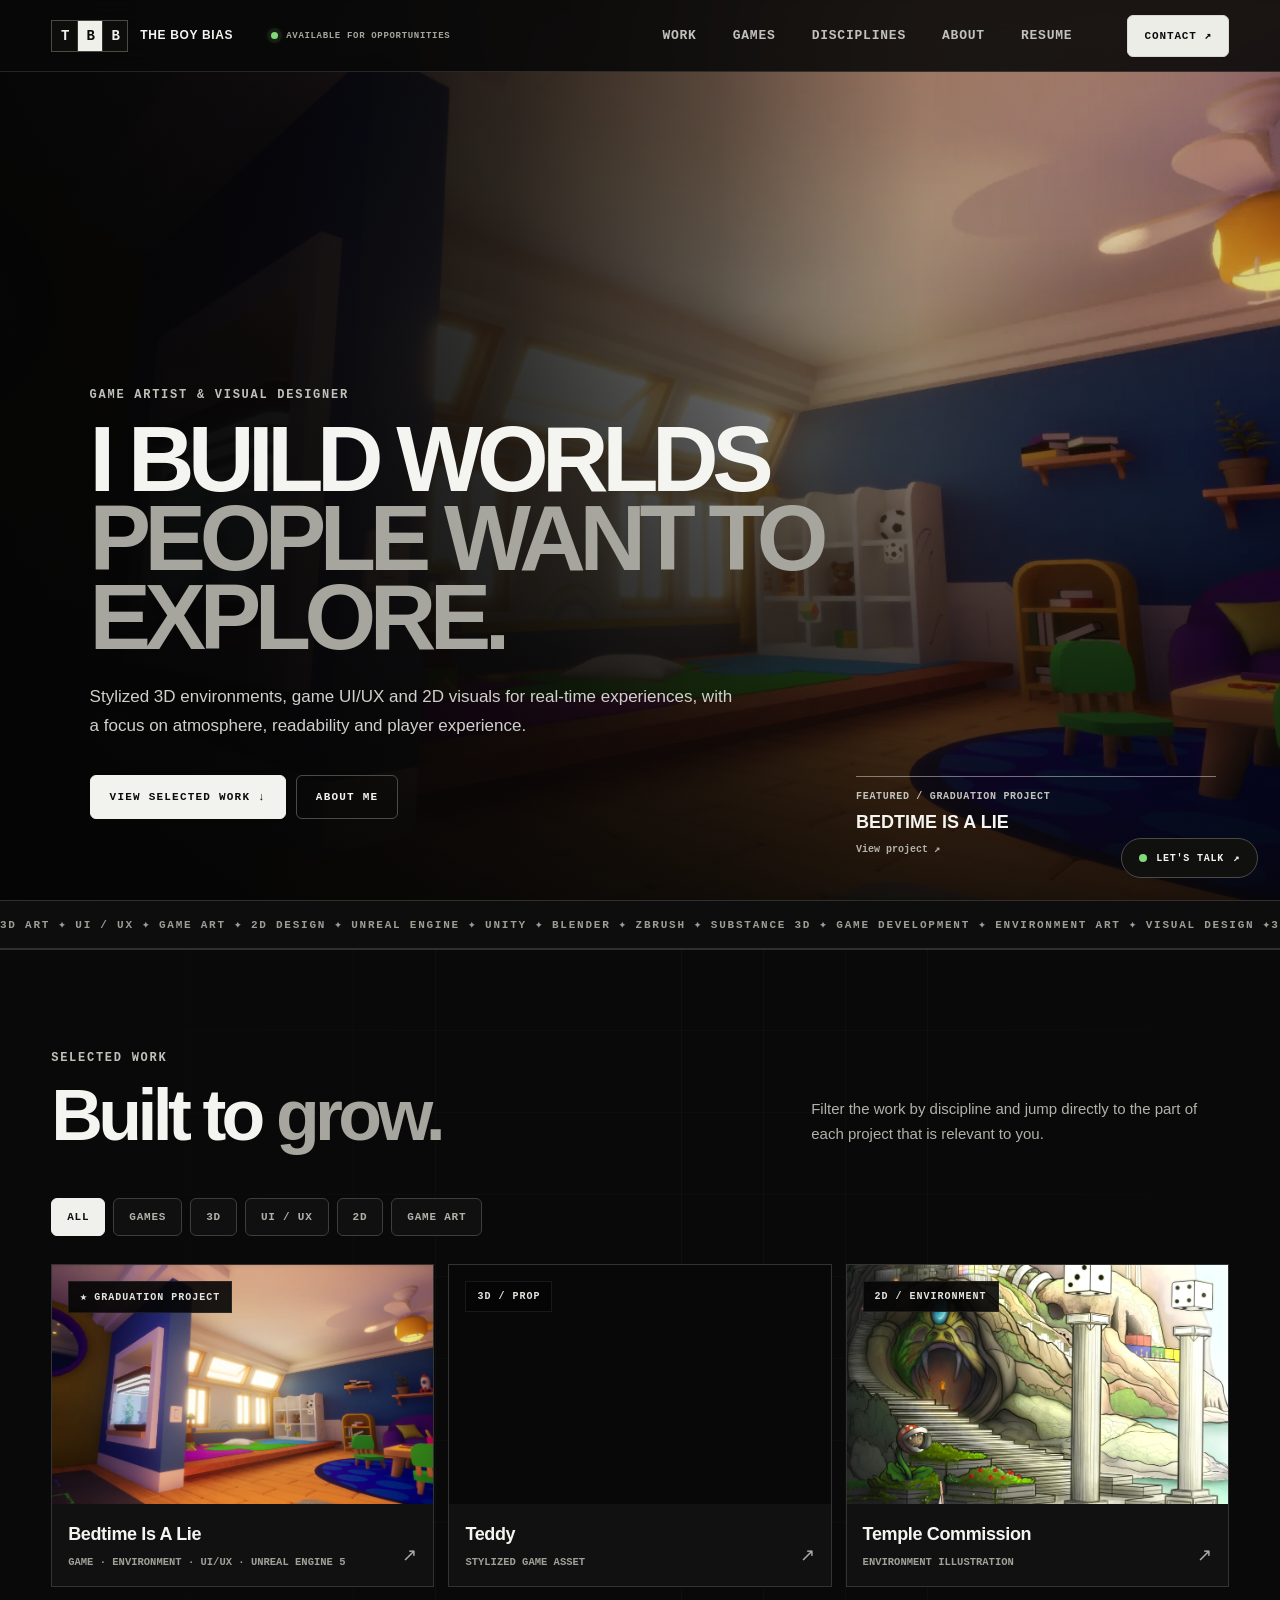
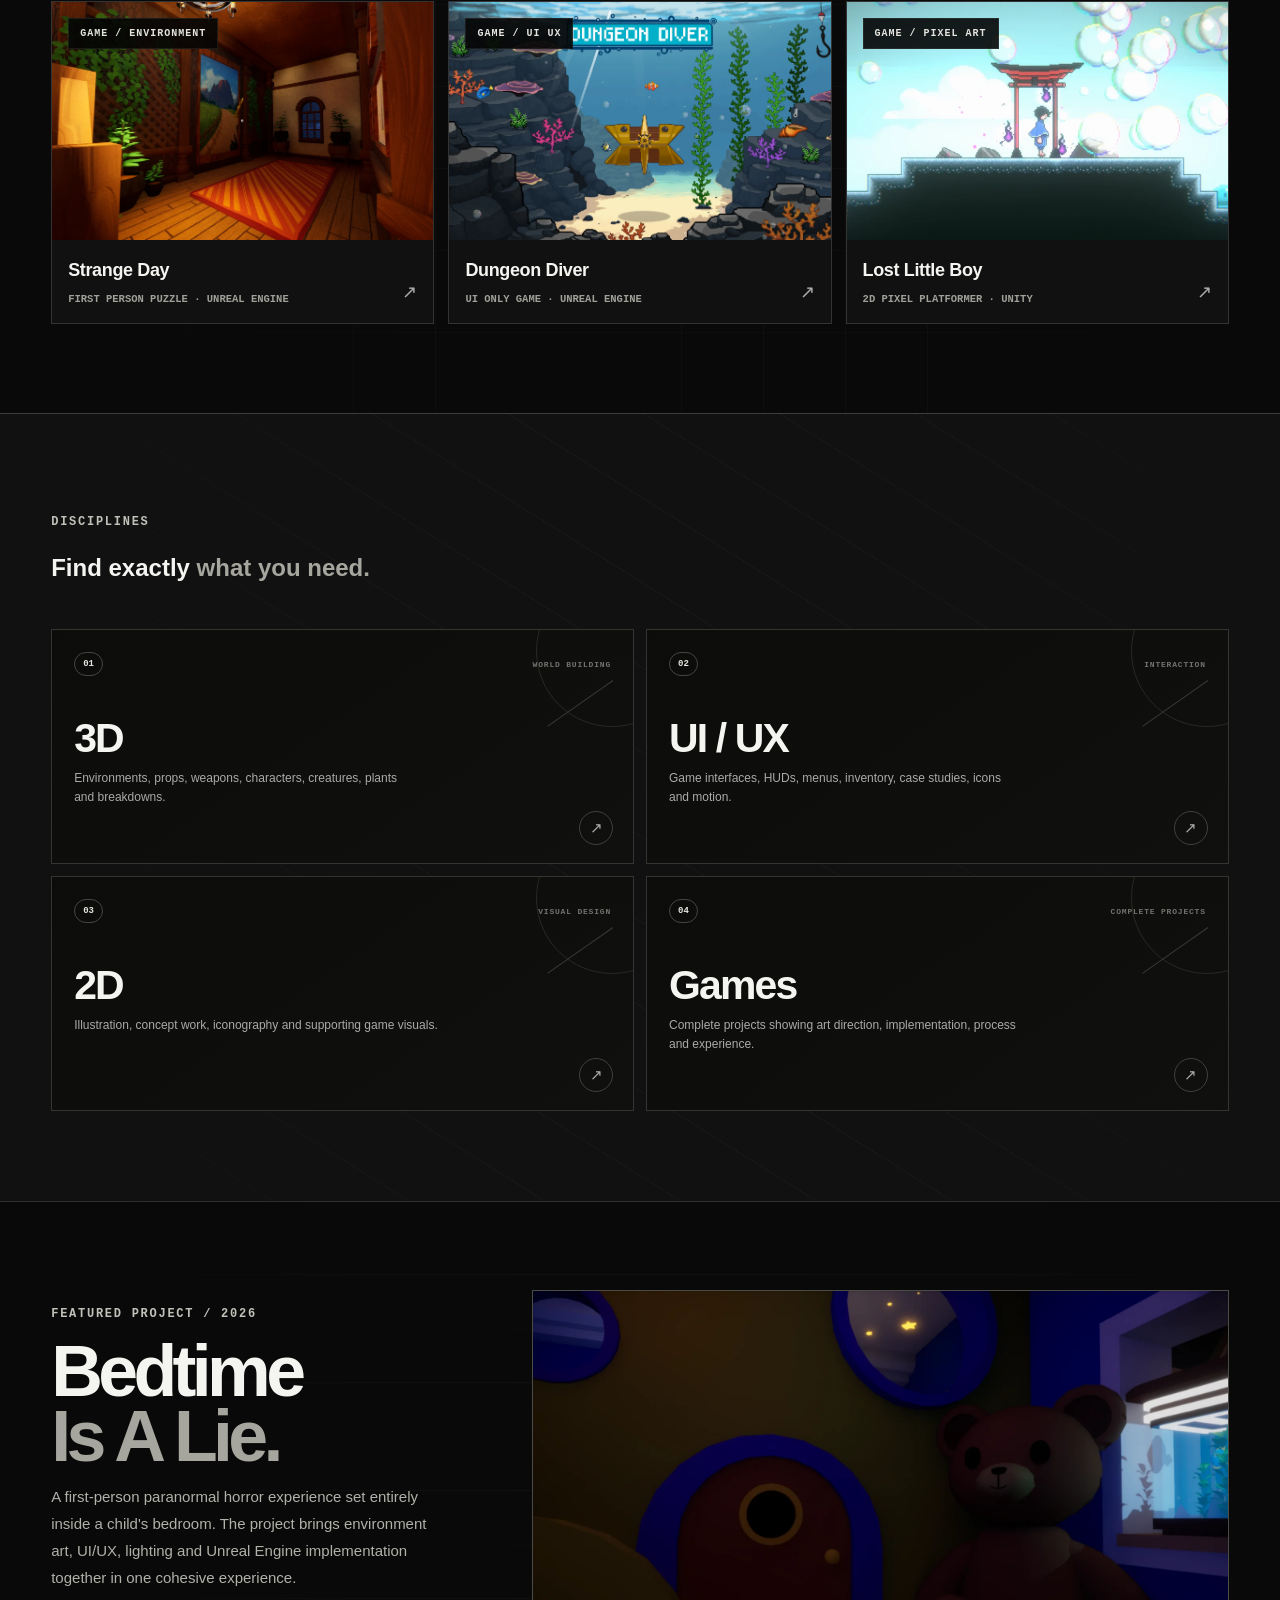
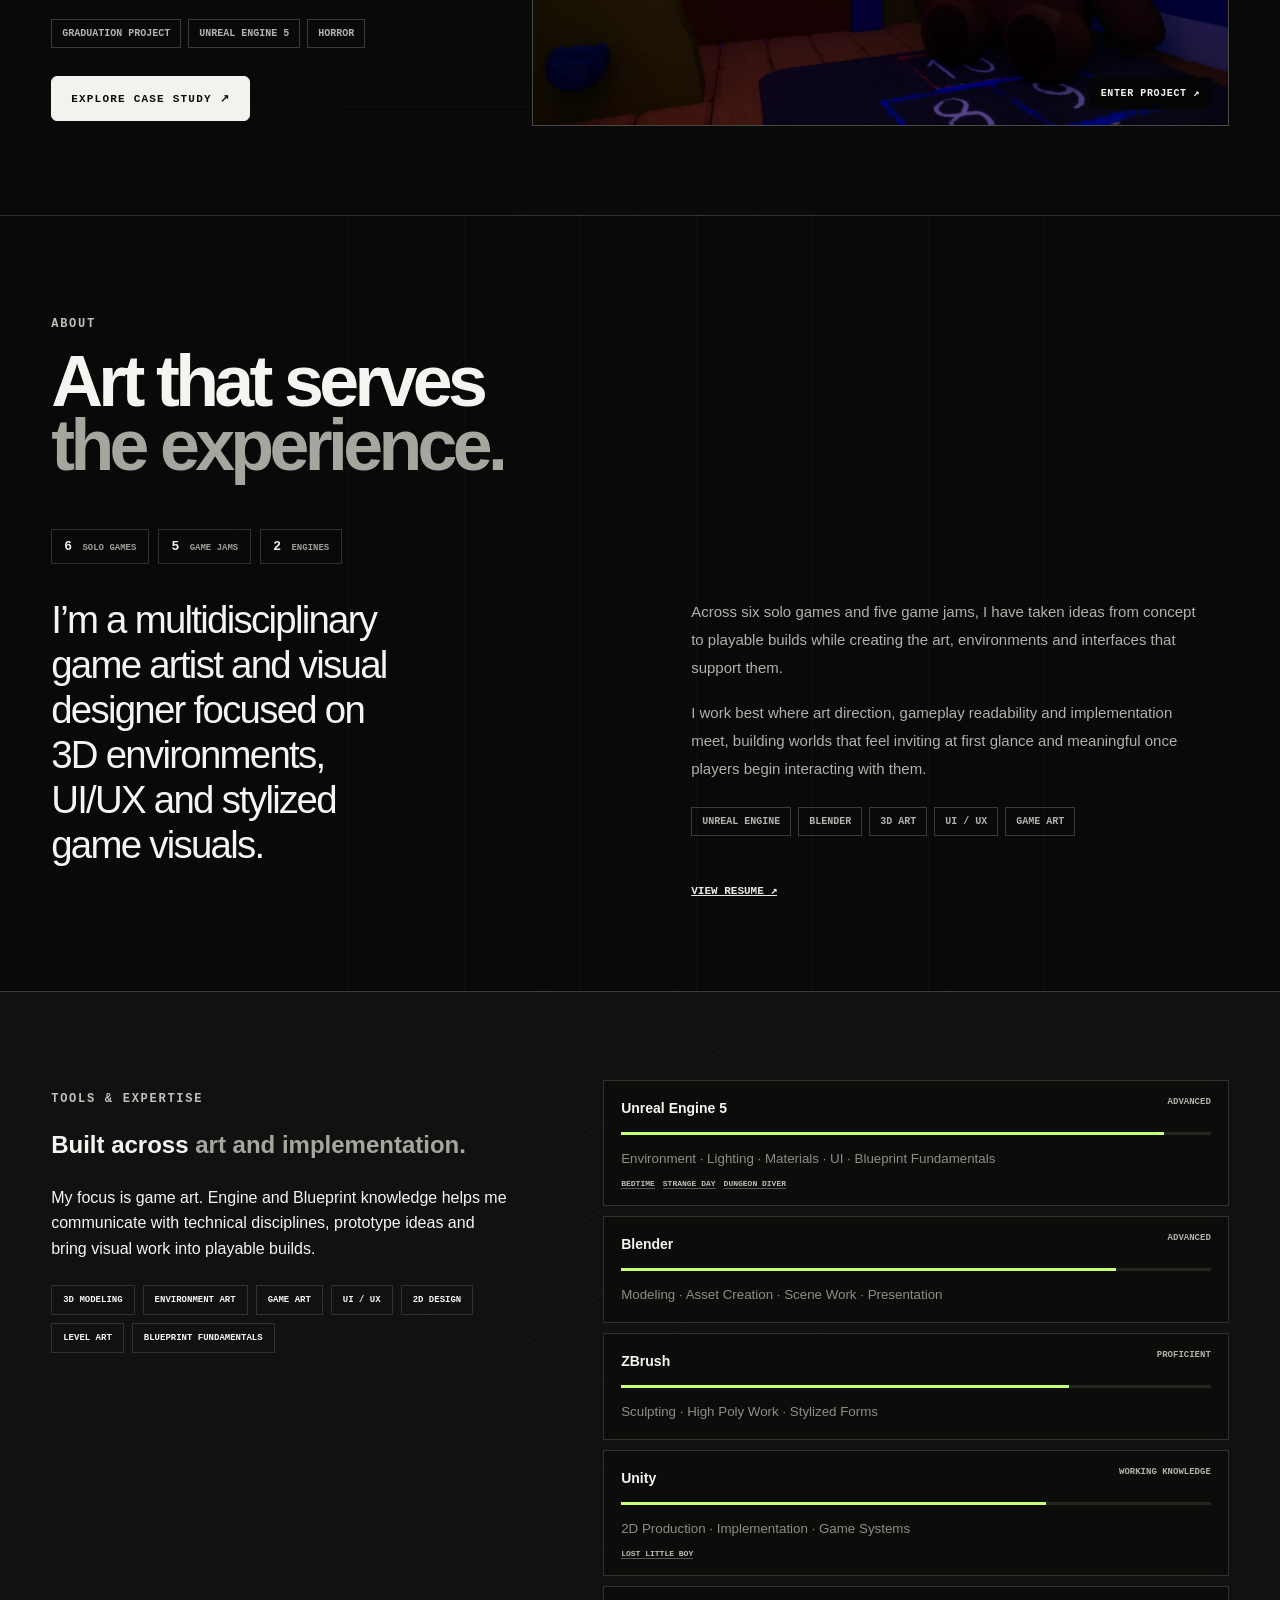
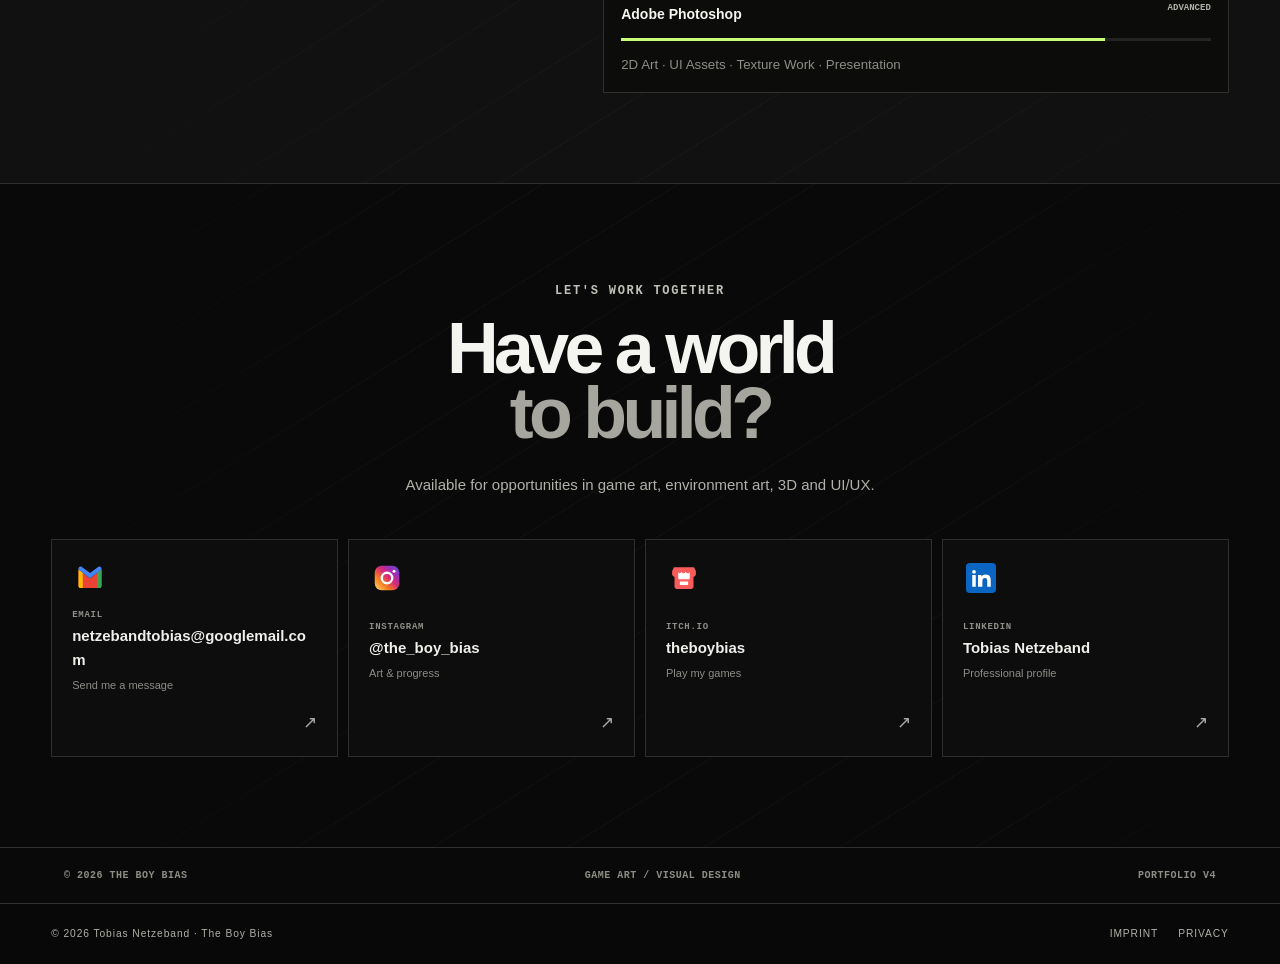
==== commit b2a65797: "Navigation Fix" ====
--- a/index.html
+++ b/index.html
@@ -1,6 +1,6 @@
 <!DOCTYPE html>
 
-<html lang="en"><head><meta charset="utf-8"/><meta content="width=device-width,initial-scale=1" name="viewport"/><meta content="The Boy Bias  Game Artist &amp; Visual Designer. 3D, UI/UX, game art and interactive experiences." name="description"/><title>The Boy Bias  Game Artist &amp; Visual Designer</title><link href="styles-v814.css" rel="stylesheet"/></head><body id="top"><a class="skip-link" href="#main-content">Skip to content</a>
+<html lang="en"><head><meta charset="utf-8"/><meta content="width=device-width,initial-scale=1" name="viewport"/><meta content="The Boy Bias  Game Artist &amp; Visual Designer. 3D, UI/UX, game art and interactive experiences." name="description"/><title>The Boy Bias  Game Artist &amp; Visual Designer</title><link href="styles-v815.css" rel="stylesheet"/></head><body id="top"><a class="skip-link" href="#main-content">Skip to content</a>
 <header>
 <a class="brand" href="#top"><span aria-hidden="true" class="tbb-mark"><span>T</span><span>B</span><span>B</span></span><span class="tbb-wordmark"><strong>THE BOY BIAS</strong></span></a><span class="brand-status"><i></i>AVAILABLE FOR OPPORTUNITIES</span>
 <nav aria-label="Primary navigation" id="site-nav">
@@ -26,7 +26,7 @@
 <a class="card games 3d gameart strange-card" data-href-3d="strange-day.html#environment" data-href-gameart="strange-day.html#concept" data-href-games="strange-day.html" href="strange-day.html"><figure><img alt="Strange Day" decoding="async" height="1010" loading="lazy" src="assets/games/strange-1.webp" width="1800"/><label>GAME / ENVIRONMENT</label></figure><div><span><b>Strange Day</b><small>First Person Puzzle · Unreal Engine</small></span><em class="contact-arrow">↗</em></div></a>
 <a class="card games uiux 2d dungeon-card" data-href-2d="dungeon-diver.html#2d" data-href-games="dungeon-diver.html" data-href-uiux="dungeon-diver.html#ui" href="dungeon-diver.html"><figure><img alt="Dungeon Diver" decoding="async" height="1014" loading="lazy" src="assets/games/dungeon-1.webp" width="1800"/><label>GAME / UI UX</label></figure><div><span><b>Dungeon Diver</b><small>UI Only Game · Unreal Engine</small></span><em class="contact-arrow">↗</em></div></a>
 <a class="card games 2d lost-card" data-href-2d="lost-little-boy.html#2d" data-href-games="lost-little-boy.html" href="lost-little-boy.html"><figure><img alt="Lost Little Boy shrine scene" decoding="async" height="700" loading="lazy" src="assets/games/lost-home-v88.webp" width="1120"/><label>GAME / PIXEL ART</label></figure><div><span><b>Lost Little Boy</b><small>2D Pixel Platformer · Unity</small></span><em class="contact-arrow">↗</em></div></a></div></section>
-<section class="section dark tex-diagonal" id="disciplines"><p class="kicker">DISCIPLINES</p><h2>Find exactly <span>what you need.</span></h2><div class="discipline"><a data-go="3d" href="#work"><div class="discipline-top"><i>01</i><span>WORLD BUILDING</span></div><b>3D</b><p>Environments, props, weapons, characters, creatures, plants and breakdowns.</p><em class="contact-arrow">↗</em></a><a data-go="uiux" href="#work"><div class="discipline-top"><i>02</i><span>INTERACTION</span></div><b>UI / UX</b><p>Game interfaces, HUDs, menus, inventory, case studies, icons and motion.</p><em class="contact-arrow">↗</em></a><a href="2d-work.html"><div class="discipline-top"><i>03</i><span>VISUAL DESIGN</span></div><b>2D</b><p>Illustration, concept work, iconography and supporting game visuals.</p><em class="contact-arrow">↗</em></a><a href="games.html"><div class="discipline-top"><i>04</i><span>COMPLETE PROJECTS</span></div><b>Games</b><p>Complete projects showing art direction, implementation, process and experience.</p><em class="contact-arrow">↗</em></a></div></section>
+<section class="section dark tex-diagonal" id="disciplines"><p class="kicker">DISCIPLINES</p><h2>Find exactly <span>what you need.</span></h2><div class="discipline"><a href="3d-work.html"><div class="discipline-top"><i>01</i><span>WORLD BUILDING</span></div><b>3D</b><p>Environments, props, weapons, characters, creatures, plants and breakdowns.</p><em class="contact-arrow">↗</em></a><a data-go="uiux" href="#work"><div class="discipline-top"><i>02</i><span>INTERACTION</span></div><b>UI / UX</b><p>Game interfaces, HUDs, menus, inventory, case studies, icons and motion.</p><em class="contact-arrow">↗</em></a><a href="2d-work.html"><div class="discipline-top"><i>03</i><span>VISUAL DESIGN</span></div><b>2D</b><p>Illustration, concept work, iconography and supporting game visuals.</p><em class="contact-arrow">↗</em></a><a href="games.html"><div class="discipline-top"><i>04</i><span>COMPLETE PROJECTS</span></div><b>Games</b><p>Complete projects showing art direction, implementation, process and experience.</p><em class="contact-arrow">↗</em></a></div></section>
 <section class="feature section tex-horizontal"><div><p class="kicker">FEATURED PROJECT / 2026</p><h2>Bedtime<br/><span>Is A Lie.</span></h2><p>A first-person paranormal horror experience set entirely inside a child's bedroom. The project brings environment art, UI/UX, lighting and Unreal Engine implementation together in one cohesive experience.</p><div class="tags"><i>GRADUATION PROJECT</i><i>UNREAL ENGINE 5</i><i>HORROR</i></div><a class="btn light" href="bedtime-is-a-lie.html">Explore case study ↗</a></div><a class="feature-img" href="bedtime-is-a-lie.html"><img alt="Bedtime Is A Lie environment" decoding="async" height="1080" loading="lazy" src="assets/images/bedtime-3.webp" width="1920"/><span>ENTER PROJECT ↗</span></a></section>
 <section class="section tex-vertical" id="about"><div class="head"><div><p class="kicker">ABOUT</p><h2>Art that serves<br/><span>the experience.</span></h2></div></div><div class="portfolio-facts"><span><b>6</b> SOLO GAMES</span><span><b>5</b> GAME JAMS</span><span><b>2</b> ENGINES</span></div><div class="about"><p class="big">I’m a multidisciplinary game artist and visual designer focused on 3D environments, UI/UX and stylized game visuals.</p><div><p>Across six solo games and five game jams, I have taken ideas from concept to playable builds while creating the art, environments and interfaces that support them.</p><p>I work best where art direction, gameplay readability and implementation meet, building worlds that feel inviting at first glance and meaningful once players begin interacting with them.</p><div class="tags"><i>UNREAL ENGINE</i><i>BLENDER</i><i>3D ART</i><i>UI / UX</i><i>GAME ART</i></div><a class="textlink" href="assets/docs/CV_Tobias_Netzeband.pdf">View resume ↗</a></div></div></section>
 <section class="section dark tex-diagonal-reverse" id="skills"><div class="skill-zone"><div><p class="kicker">TOOLS &amp; EXPERTISE</p><h2>Built across <span>art and implementation.</span></h2><p class="muted">My focus is game art. Engine and Blueprint knowledge helps me communicate with technical disciplines, prototype ideas and bring visual work into playable builds.</p><div class="core-skills"><span>3D MODELING</span><span>ENVIRONMENT ART</span><span>GAME ART</span><span>UI / UX</span><span>2D DESIGN</span><span>LEVEL ART</span><span>BLUEPRINT FUNDAMENTALS</span></div></div><div class="skill-list">
--- a/styles-v815.css
+++ b/styles-v815.css
@@ -0,0 +1,3473 @@
+
+:root{
+  --bg:#090909;
+  --panel:#111111;
+  --panel-2:#151515;
+  --text:#f4f4f1;
+  --muted:#b1b1aa;
+  --subtle:#85857f;
+  --line:#30302d;
+  --line-strong:#4b4b46;
+  --accent:#c8ff79;
+  --max:1600px;
+}
+*{box-sizing:border-box}
+html{scroll-behavior:smooth;background:var(--bg)}
+body{
+  margin:0;
+  background:var(--bg);
+  color:var(--text);
+  font-family:Arial,Helvetica,sans-serif;
+  font-size:16px;
+  line-height:1.6;
+  -webkit-font-smoothing:antialiased;
+  text-rendering:optimizeLegibility;
+}
+a{color:inherit}
+img,video{display:block}
+header{
+  height:82px;
+  padding:0 max(28px,5vw);
+  position:fixed;
+  z-index:50;
+  top:0;left:0;right:0;
+  display:flex;
+  align-items:center;
+  border-bottom:1px solid rgba(255,255,255,.12);
+  background:rgba(9,9,9,.88);
+  backdrop-filter:blur(18px);
+}
+.brand{
+  display:flex;gap:12px;align-items:center;text-decoration:none;
+  font-size:12px;font-weight:800;letter-spacing:.14em;
+}
+.brand b{
+  border:1px solid #8d8d86;
+  padding:8px;
+  font:600 11px monospace;
+}
+nav{margin:auto;display:flex;gap:34px}
+nav a,.status{
+  font:600 11px monospace;
+  text-transform:uppercase;
+  letter-spacing:.11em;
+  text-decoration:none;
+  color:#c2c2bc;
+  transition:.2s ease;
+}
+nav a:hover,.status:hover{color:#fff}
+.status i{
+  display:inline-block;width:8px;height:8px;background:var(--accent);
+  border-radius:50%;margin-right:8px;box-shadow:0 0 14px rgba(200,255,121,.8)
+}
+.hero{
+  height:100vh;min-height:760px;position:relative;
+  display:flex;align-items:flex-end;
+  padding:0 max(28px,7vw) 9vh;
+  overflow:hidden;
+}
+.hero-media,.hero-shade{position:absolute;inset:0}
+.hero-media img{width:100%;height:100%;object-fit:cover;filter:saturate(.92) contrast(1.05)}
+.hero-shade{
+  background:
+    linear-gradient(90deg,rgba(5,5,5,.96) 0%,rgba(5,5,5,.80) 35%,rgba(5,5,5,.20) 75%),
+    linear-gradient(0deg,rgba(8,8,8,.88) 0%,rgba(8,8,8,.10) 58%);
+}
+.hero-copy{z-index:2;max-width:1100px}
+.kicker{
+  font:700 12px monospace;
+  letter-spacing:.18em;
+  color:#c1c1ba;
+  text-transform:uppercase;
+  margin-bottom:18px;
+}
+.hero h1,.project-title h1{
+  font-size:clamp(54px,7.2vw,112px);
+  line-height:.86;
+  letter-spacing:-.07em;
+  margin:18px 0 24px;
+  font-weight:800;
+}
+.hero h1 span,h2 span,.project-title h1 span{color:#a6a69f}
+.lead{
+  max-width:680px;
+  color:#d0d0ca;
+  font-size:17px;
+  line-height:1.75;
+}
+.actions{display:flex;gap:10px;margin-top:34px;flex-wrap:wrap}
+.btn{
+  display:inline-block;
+  border:1px solid var(--line-strong);
+  padding:15px 19px;
+  text-decoration:none;
+  text-transform:uppercase;
+  font:700 11px monospace;
+  letter-spacing:.11em;
+  transition:.2s ease;
+}
+.btn:hover{border-color:#777;transform:translateY(-2px)}
+.btn.light{background:#f2f2ee;color:#0c0c0c;border-color:#f2f2ee}
+.btn.light:hover{background:#fff;border-color:#fff}
+.hero-project{
+  z-index:3;position:absolute;right:max(28px,5vw);bottom:5vh;
+  width:min(360px,30vw);
+  border-top:1px solid rgba(255,255,255,.42);
+  padding-top:14px;text-decoration:none;display:grid;gap:6px
+}
+.hero-project small{font:700 10px monospace;color:#c3c3bd;letter-spacing:.07em}
+.hero-project strong{font-size:18px}
+.hero-project span{font:600 10px monospace;color:#b3b3ac}
+.ticker{overflow:hidden;border-block:1px solid var(--line);white-space:nowrap;background:#0d0d0d}
+.ticker div{
+  padding:17px 0;
+  font:700 11px monospace;
+  color:#9d9d96;
+  letter-spacing:.16em;
+  animation:move 25s linear infinite
+}
+@keyframes move{to{transform:translateX(-35%)}}
+
+.section{
+  width:min(100%,var(--max));
+  margin:0 auto;
+  padding:clamp(92px,9vw,150px) max(28px,8vw);
+}
+.dark{
+  background:var(--panel);
+  width:100%;
+  max-width:none;
+  padding-left:max(28px,8vw);
+  padding-right:max(28px,8vw);
+}
+.dark>*{max-width:calc(var(--max) - 16vw);margin-left:auto;margin-right:auto}
+
+.head{
+  display:flex;justify-content:space-between;gap:60px;align-items:end;
+  margin-bottom:64px
+}
+.head h2,.feature h2,.contact h2,.next h2{
+  font-size:clamp(48px,5.6vw,82px);
+  letter-spacing:-.065em;
+  line-height:.9;
+  margin:0;
+  font-weight:800;
+}
+.head>p{
+  max-width:470px;
+  color:var(--muted);
+  font-size:15px;
+  line-height:1.8;
+}
+.filters{
+  display:flex;gap:8px;flex-wrap:wrap;
+  margin-bottom:28px
+}
+.filters button,.switch button{
+  border:1px solid #3d3d39;
+  background:#101010;
+  color:#b1b1aa;
+  padding:12px 15px;
+  font:700 11px monospace;
+  text-transform:uppercase;
+  letter-spacing:.07em;
+  cursor:pointer;
+  transition:.2s ease;
+}
+.filters button:hover,.switch button:hover{border-color:#777;color:#fff}
+.filters button.active,.switch button.active{
+  background:#f0f0ec;color:#111;border-color:#f0f0ec
+}
+.grid{
+  display:grid;
+  grid-template-columns:repeat(2,1fr);
+  gap:18px
+}
+.card{
+  border:1px solid var(--line);
+  text-decoration:none;
+  background:var(--panel);
+  transition:.28s ease;
+  overflow:hidden
+}
+.card:hover{transform:translateY(-5px);border-color:#666}
+.card figure{
+  height:440px;margin:0;position:relative;
+  overflow:hidden;background:#181818
+}
+.card.wide{grid-column:span 2}
+.card.wide figure{height:620px}
+.card img,.card video{
+  width:100%;height:100%;object-fit:cover;
+  transition:.6s ease
+}
+.card:hover img{transform:scale(1.015)}
+.card label{
+  position:absolute;left:16px;top:16px;
+  background:rgba(5,5,5,.90);
+  padding:9px 11px;
+  font:700 10px monospace;
+  letter-spacing:.1em;
+  color:#e4e4df;
+  border:1px solid rgba(255,255,255,.08)
+}
+.card>div{display:flex;justify-content:space-between;align-items:center;padding:20px}
+.card b{display:block;font-size:21px;letter-spacing:-.02em}
+.card small{
+  display:block;color:#a0a099;
+  font:700 10px monospace;
+  text-transform:uppercase;
+  margin-top:7px
+}
+.card em{font-style:normal;color:#aaa;font-size:18px}
+
+.discipline{
+  display:grid;grid-template-columns:1fr 1fr;
+  border-left:1px solid var(--line);border-top:1px solid var(--line);
+  margin-top:58px
+}
+.discipline a{
+  min-height:330px;
+  border-right:1px solid var(--line);
+  border-bottom:1px solid var(--line);
+  padding:28px;text-decoration:none;position:relative;
+  transition:.25s ease
+}
+.discipline a:hover{background:#171717}
+.discipline i{font:700 10px monospace;color:#979790}
+.discipline b{
+  display:block;
+  font-size:clamp(42px,4vw,62px);
+  line-height:1;
+  letter-spacing:-.055em;
+  margin-top:86px
+}
+.discipline p{
+  color:#aaa;
+  font-size:14px;
+  max-width:480px;
+  line-height:1.7
+}
+.discipline em{position:absolute;right:28px;bottom:28px;font-style:normal;color:#aaa;font-size:20px}
+
+.feature{
+  display:grid;grid-template-columns:.72fr 1.28fr;
+  gap:7vw;align-items:center
+}
+.feature>div>p:not(.kicker){
+  color:var(--muted);
+  line-height:1.8;
+  font-size:15px
+}
+.tags{display:flex;flex-wrap:wrap;gap:7px;margin:28px 0}
+.tags i{
+  font:700 10px monospace;
+  font-style:normal;
+  color:#b2b2ac;
+  border:1px solid #3a3a37;
+  padding:8px 10px
+}
+.feature-img{
+  aspect-ratio:16/10;
+  position:relative;
+  overflow:hidden;border:1px solid var(--line-strong)
+}
+.feature-img img{width:100%;height:100%;object-fit:cover}
+.feature-img span{
+  position:absolute;right:16px;bottom:16px;
+  background:rgba(5,5,5,.9);
+  padding:10px 12px;
+  font:700 10px monospace;
+  letter-spacing:.06em
+}
+.about{
+  display:grid;grid-template-columns:1fr 1fr;gap:10vw
+}
+.about .big,.project-meta .big{
+  font-size:clamp(28px,3vw,46px);
+  line-height:1.17;
+  letter-spacing:-.045em;
+  margin:0
+}
+.about>div>p{
+  color:var(--muted);
+  font-size:15px;
+  line-height:1.85
+}
+.textlink{font:700 11px monospace;text-transform:uppercase;color:#e8e8e3}
+.contact{text-align:center}
+.contact .muted,.next>p{color:var(--muted);font-size:15px}
+.contact h2{margin:18px 0 28px}
+
+footer{
+  border-top:1px solid var(--line);
+  padding:22px max(28px,5vw);
+  display:flex;justify-content:space-between;
+  color:#8d8d86;font:700 10px monospace;
+  letter-spacing:.05em
+}
+
+/* Project page */
+.project-hero{height:94vh;min-height:720px;position:relative}
+.project-hero>img{width:100%;height:100%;object-fit:cover}
+.project-overlay{
+  position:absolute;inset:0;
+  background:linear-gradient(0deg,rgba(7,7,7,.94),rgba(7,7,7,.08) 68%)
+}
+.project-title{position:absolute;left:max(28px,7vw);bottom:7vh;max-width:1100px}
+.project-title p:last-child{color:#d2d2cc;font-size:16px}
+.project-meta{
+  display:grid;grid-template-columns:1.15fr .85fr;gap:10vw
+}
+.meta-list p{
+  display:grid;grid-template-columns:145px 1fr;
+  border-top:1px solid var(--line);
+  padding:16px 0;margin:0;
+  font-size:14px;color:#d4d4ce
+}
+.meta-list span{font:700 10px monospace;color:#979790;letter-spacing:.06em}
+.video-section video{
+  width:100%;max-height:82vh;background:#000;
+  border:1px solid var(--line)
+}
+.daynight{position:relative}
+.daynight img{
+  width:100%;display:block;
+  aspect-ratio:16/9;object-fit:cover;
+  border:1px solid var(--line);
+  transition:opacity .2s ease
+}
+.switch{
+  position:absolute;z-index:2;top:18px;left:18px;
+  background:rgba(5,5,5,.90);padding:6px
+}
+.turnaround{
+  display:grid;grid-template-columns:1.45fr .55fr;
+  gap:5vw;align-items:center;margin-top:90px
+}
+.turnaround video{
+  width:100%;background:#080808;border:1px solid var(--line)
+}
+.turnaround h3{
+  font-size:clamp(34px,3.6vw,54px);
+  line-height:1;
+  letter-spacing:-.05em;
+  margin:12px 0 20px
+}
+.turnaround p:last-child{color:var(--muted);font-size:14px}
+.asset-grid{
+  display:grid;grid-template-columns:repeat(3,1fr);gap:18px
+}
+.asset-grid article{
+  border:1px solid var(--line);
+  background:var(--panel);
+  transition:.25s ease
+}
+.asset-grid article:hover{border-color:#62625d;transform:translateY(-3px)}
+.asset-grid video{
+  width:100%;aspect-ratio:1/1;object-fit:cover;background:#050505
+}
+.asset-grid h3{
+  margin:16px 16px 4px;
+  font-size:22px;
+  letter-spacing:-.02em
+}
+.asset-grid p{
+  margin:0 16px 16px;
+  font:700 10px monospace;color:#9c9c95;text-transform:uppercase
+}
+.gallery{
+  display:grid;grid-template-columns:1fr 1fr;gap:14px
+}
+.gallery img{
+  width:100%;height:100%;min-height:360px;object-fit:cover;
+  border:1px solid var(--line)
+}
+.gallery img:first-child{grid-column:span 2}
+.next{text-align:center}
+.next p{
+  max-width:680px;margin:22px auto 36px;
+  line-height:1.85
+}
+
+@media(max-width:1000px){
+  nav,.status{display:none}
+  .hero{padding:0 26px 8vh}
+  .hero-project{display:none}
+  .section{padding:90px 26px}
+  .dark{padding-left:26px;padding-right:26px}
+  .dark>*{max-width:none}
+  .head,.feature,.about,.project-meta,.turnaround{display:block}
+  .head>p{margin-top:28px}
+  .grid,.discipline,.asset-grid,.gallery{grid-template-columns:1fr}
+  .card.wide,.gallery img:first-child{grid-column:span 1}
+  .card figure,.card.wide figure{height:390px}
+  .feature-img{display:block;margin-top:48px}
+  .about>div{margin-top:34px}
+  .project-title{left:26px;right:26px}
+  .turnaround>div{margin-top:30px}
+  .asset-grid article{margin-bottom:8px}
+}
+@media(max-width:620px){
+  header{height:72px;padding:0 18px}
+  .brand{font-size:11px}
+  .hero{min-height:690px;padding-left:18px;padding-right:18px}
+  .hero h1,.project-title h1{font-size:clamp(48px,15vw,72px)}
+  .lead{font-size:15px}
+  .section{padding:76px 18px}
+  .dark{padding-left:18px;padding-right:18px}
+  .head h2,.feature h2,.contact h2,.next h2{font-size:clamp(44px,13vw,64px)}
+  .card figure,.card.wide figure{height:320px}
+  .discipline a{min-height:285px;padding:22px}
+  .discipline b{margin-top:68px}
+  .project-title{left:18px;right:18px}
+  .project-hero{min-height:650px}
+  .meta-list p{grid-template-columns:110px 1fr}
+  footer{flex-direction:column;gap:8px;padding:20px 18px}
+}
+
+
+/* V2.3 header and contact refinement */
+header{
+  height:72px;
+  padding:0 max(24px,4vw);
+  gap:34px;
+}
+.brand{
+  flex:0 0 auto;
+  font-size:12px;
+}
+.brand b{
+  padding:7px;
+  font-size:10px;
+}
+nav{
+  margin-left:auto;
+  margin-right:0;
+  gap:10px;
+  align-items:center;
+}
+nav a{
+  font-size:13px;
+  letter-spacing:.06em;
+  padding:12px 13px;
+  border-radius:2px;
+}
+nav a:hover{
+  background:#161616;
+}
+.header-actions{
+  display:flex;
+  align-items:center;
+  gap:10px;
+  margin-left:8px;
+}
+.status{
+  font-size:11px;
+  padding:10px 0;
+  white-space:nowrap;
+}
+.header-contact{
+  display:inline-flex;
+  align-items:center;
+  justify-content:center;
+  min-height:42px;
+  padding:0 16px;
+  border:1px solid #d9d9d4;
+  background:#ededE8;
+  color:#0d0d0d;
+  text-decoration:none;
+  text-transform:uppercase;
+  font:700 11px monospace;
+  letter-spacing:.08em;
+  transition:.2s ease;
+}
+.header-contact:hover{
+  background:#fff;
+  border-color:#fff;
+  transform:translateY(-1px);
+}
+.project-contact{
+  text-align:center;
+  border-top:1px solid var(--line);
+}
+.project-contact h2{
+  font-size:clamp(40px,4.8vw,72px);
+  line-height:.95;
+  letter-spacing:-.05em;
+  margin:14px 0 18px;
+}
+.project-contact>p:not(.kicker){
+  max-width:620px;
+  margin:0 auto;
+  color:var(--muted);
+  font-size:15px;
+}
+.project-contact .actions{
+  justify-content:center;
+}
+
+@media(max-width:1100px){
+  header{
+    height:68px;
+    gap:18px;
+  }
+  nav{
+    gap:2px;
+  }
+  nav a{
+    font-size:12px;
+    padding:10px 9px;
+  }
+  .status{
+    display:none;
+  }
+}
+@media(max-width:820px){
+  header{
+    justify-content:space-between;
+  }
+  nav{
+    display:none;
+  }
+  .header-actions{
+    margin-left:auto;
+  }
+  .header-contact{
+    min-height:40px;
+    padding:0 13px;
+    font-size:10px;
+  }
+}
+
+
+/* V3.1 case study layout polish */
+body{
+  overflow-x:hidden;
+}
+main, section, div, figure, article{
+  min-width:0;
+}
+img, video{
+  max-width:100%;
+}
+.v3-case .section{
+  overflow:hidden;
+}
+
+/* Homepage hero image composition */
+.hero-media img{
+  object-position:center center;
+}
+.hero-shade{
+  background:
+    linear-gradient(90deg,rgba(5,5,5,.93) 0%,rgba(5,5,5,.72) 36%,rgba(5,5,5,.16) 72%),
+    linear-gradient(0deg,rgba(7,7,7,.88) 0%,rgba(7,7,7,.06) 62%);
+}
+
+/* Project hero */
+.v3-hero{
+  height:min(900px,92vh);
+  min-height:680px;
+  overflow:hidden;
+}
+.v3-hero>img{
+  object-position:center center;
+  filter:saturate(.92) contrast(1.07);
+}
+.v3-hero .project-overlay{
+  background:
+    linear-gradient(90deg,rgba(4,4,4,.84) 0%,rgba(4,4,4,.47) 42%,rgba(4,4,4,.08) 74%),
+    linear-gradient(0deg,rgba(5,5,5,.96) 0%,rgba(5,5,5,.60) 35%,rgba(5,5,5,.06) 72%);
+}
+.v3-hero .project-title{
+  max-width:920px;
+}
+.v3-hero .project-title h1{
+  text-shadow:0 2px 18px rgba(0,0,0,.45);
+}
+.v3-hero .project-title>p:not(.kicker){
+  max-width:650px;
+  color:#ecece7;
+  font-size:17px;
+  line-height:1.65;
+}
+.hero-facts{
+  display:flex;
+  flex-wrap:wrap;
+  gap:8px;
+  margin-top:24px;
+}
+.hero-facts span{
+  padding:8px 10px;
+  border:1px solid rgba(255,255,255,.32);
+  background:rgba(5,5,5,.42);
+  backdrop-filter:blur(8px);
+  font:700 10px monospace;
+  letter-spacing:.08em;
+}
+
+/* Intro and contribution */
+.case-intro{
+  display:grid;
+  grid-template-columns:minmax(0,1.2fr) minmax(340px,.8fr);
+  gap:clamp(48px,8vw,120px);
+  align-items:start;
+}
+.case-statement h2{
+  margin:0 0 28px;
+  font-size:clamp(46px,5.4vw,78px);
+  line-height:.94;
+  letter-spacing:-.06em;
+}
+.case-statement>p:last-child{
+  max-width:720px;
+  color:var(--muted);
+  font-size:16px;
+  line-height:1.85;
+}
+.contribution{
+  width:100%;
+}
+
+/* Day and night comparison */
+.split-showcase{
+  display:grid;
+  grid-template-columns:repeat(2,minmax(0,1fr));
+  gap:16px;
+  width:100%;
+}
+.split-showcase figure{
+  margin:0;
+  position:relative;
+  overflow:hidden;
+  border:1px solid var(--line);
+  background:#080808;
+}
+.split-showcase img{
+  width:100%;
+  height:auto;
+  aspect-ratio:16/10;
+  object-fit:cover;
+}
+.split-showcase figcaption{
+  position:absolute;
+  left:14px;
+  bottom:14px;
+  padding:8px 10px;
+  background:rgba(5,5,5,.84);
+  border:1px solid rgba(255,255,255,.12);
+  font:700 10px monospace;
+  letter-spacing:.09em;
+  color:#ededE8;
+}
+
+/* Environment overview */
+.environment-feature{
+  width:100%;
+  max-width:1400px;
+  margin:0 auto;
+  position:relative;
+  overflow:hidden;
+  border:1px solid var(--line);
+  background:#080808;
+}
+.environment-feature>img{
+  width:100%;
+  height:auto;
+  aspect-ratio:16/9;
+  object-fit:cover;
+}
+.environment-notes{
+  position:absolute;
+  inset:0;
+  pointer-events:none;
+}
+.environment-notes .note{
+  position:absolute;
+  padding:7px 9px;
+  background:rgba(7,7,7,.82);
+  border:1px solid rgba(255,255,255,.22);
+  color:#f1f1ec;
+  font:700 9px monospace;
+  letter-spacing:.07em;
+  white-space:nowrap;
+}
+.environment-notes .n1{left:17%;top:45%}
+.environment-notes .n2{left:56%;top:34%}
+.environment-notes .n3{right:7%;top:23%}
+.environment-notes .n4{left:37%;bottom:13%}
+
+/* Sketches */
+.sketch-grid{
+  display:grid;
+  grid-template-columns:1.35fr .825fr .825fr;
+  gap:14px;
+  width:100%;
+  align-items:stretch;
+}
+.sketch-grid figure{
+  margin:0;
+  min-width:0;
+  overflow:hidden;
+  border:1px solid var(--line);
+  background:#0b0b0b;
+}
+.sketch-grid img{
+  width:100%;
+  height:100%;
+  min-height:330px;
+  max-height:600px;
+  object-fit:contain;
+  padding:18px;
+}
+
+/* Paranormal comparison */
+.paranormal-grid{
+  display:grid;
+  grid-template-columns:repeat(2,minmax(0,1fr));
+  gap:16px;
+  width:100%;
+}
+.paranormal-grid article{
+  overflow:hidden;
+  border:1px solid var(--line);
+  background:#0c0c0c;
+}
+.paranormal-grid video{
+  width:100%;
+  aspect-ratio:16/9;
+  object-fit:cover;
+  background:#030303;
+}
+.paranormal-grid article>div{
+  display:flex;
+  justify-content:space-between;
+  align-items:center;
+  gap:20px;
+  padding:15px 17px;
+}
+.paranormal-grid b{
+  font:700 11px monospace;
+  letter-spacing:.08em;
+}
+.paranormal-grid span{
+  color:var(--muted);
+  font-size:13px;
+}
+.horror-shot{
+  display:grid;
+  grid-template-columns:minmax(0,1.35fr) minmax(260px,.65fr);
+  align-items:center;
+  gap:clamp(32px,6vw,90px);
+  margin-top:clamp(60px,8vw,110px);
+}
+.horror-shot img{
+  width:100%;
+  height:auto;
+  max-height:700px;
+  object-fit:cover;
+  border:1px solid var(--line);
+}
+.horror-shot h3,
+.character-feature h3,
+.note-feature h3{
+  margin:12px 0 18px;
+  font-size:clamp(34px,3.5vw,55px);
+  line-height:1;
+  letter-spacing:-.05em;
+}
+
+/* Character and note feature */
+.character-feature,
+.note-feature{
+  display:grid;
+  grid-template-columns:minmax(280px,.72fr) minmax(0,1.28fr);
+  align-items:center;
+  gap:clamp(36px,7vw,110px);
+  margin-top:clamp(70px,9vw,130px);
+}
+.character-feature img{
+  width:100%;
+  max-height:680px;
+  object-fit:contain;
+  background:#0a0a0a;
+  border:1px solid var(--line);
+}
+.character-feature>div>p:last-child,
+.note-feature>div>p:last-child{
+  color:var(--muted);
+  font-size:15px;
+  line-height:1.8;
+}
+.note-feature{
+  grid-template-columns:minmax(0,1.25fr) minmax(280px,.75fr);
+}
+.note-feature img{
+  width:100%;
+  height:auto;
+  max-height:720px;
+  object-fit:contain;
+  border:1px solid var(--line);
+  background:#101010;
+}
+
+/* Final gallery */
+.v3-gallery{
+  display:grid;
+  grid-template-columns:repeat(2,minmax(0,1fr));
+  gap:14px;
+  width:100%;
+}
+.v3-gallery img{
+  width:100%;
+  height:420px;
+  object-fit:cover;
+  border:1px solid var(--line);
+}
+.v3-gallery .g-wide{
+  grid-column:1 / -1;
+  height:auto;
+  aspect-ratio:16/8;
+}
+
+/* Keep all full-width dark section content centered safely */
+.v3-case .dark>*{
+  width:100%;
+  box-sizing:border-box;
+}
+
+@media(max-width:1050px){
+  .case-intro{
+    grid-template-columns:1fr;
+  }
+  .sketch-grid{
+    grid-template-columns:1fr 1fr;
+  }
+  .sketch-grid figure:first-child{
+    grid-column:1 / -1;
+  }
+  .horror-shot,
+  .character-feature,
+  .note-feature{
+    grid-template-columns:1fr;
+  }
+  .character-feature img{
+    max-height:560px;
+  }
+  .note-feature img{
+    order:-1;
+  }
+}
+@media(max-width:760px){
+  .v3-hero{
+    min-height:620px;
+    height:82vh;
+  }
+  .v3-hero>img{
+    object-position:58% center;
+  }
+  .split-showcase,
+  .paranormal-grid,
+  .sketch-grid,
+  .v3-gallery{
+    grid-template-columns:1fr;
+  }
+  .sketch-grid figure:first-child,
+  .v3-gallery .g-wide{
+    grid-column:auto;
+  }
+  .split-showcase img{
+    aspect-ratio:16/11;
+  }
+  .environment-feature>img{
+    aspect-ratio:4/3;
+  }
+  .environment-notes .note{
+    font-size:8px;
+    padding:5px 6px;
+  }
+  .sketch-grid img{
+    min-height:240px;
+    max-height:480px;
+  }
+  .v3-gallery img,
+  .v3-gallery .g-wide{
+    height:auto;
+    aspect-ratio:4/3;
+  }
+}
+@media(max-width:520px){
+  .environment-notes{
+    display:none;
+  }
+  .v3-hero .project-title>p:not(.kicker){
+    font-size:15px;
+  }
+}
+
+
+/* V3.2 image interaction and hero composition */
+.zoomable{
+  cursor:zoom-in;
+}
+.lightbox{
+  position:fixed;
+  inset:0;
+  z-index:1000;
+  display:none;
+  align-items:center;
+  justify-content:center;
+  padding:32px;
+  background:rgba(0,0,0,.94);
+  backdrop-filter:blur(10px);
+}
+.lightbox.open{
+  display:flex;
+}
+.lightbox img{
+  max-width:min(94vw,1800px);
+  max-height:90vh;
+  width:auto;
+  height:auto;
+  object-fit:contain;
+  box-shadow:0 20px 70px rgba(0,0,0,.55);
+}
+.lightbox-close{
+  position:absolute;
+  top:20px;
+  right:24px;
+  width:46px;
+  height:46px;
+  border:1px solid rgba(255,255,255,.28);
+  background:rgba(10,10,10,.75);
+  color:#fff;
+  font-size:28px;
+  line-height:1;
+  cursor:pointer;
+}
+
+/* Homepage hero: preserve full composition and extend the left fade further right */
+.hero-media img{
+  object-position:center 52%;
+}
+.hero-shade{
+  background:
+    linear-gradient(90deg,
+      rgba(5,5,5,.98) 0%,
+      rgba(5,5,5,.93) 22%,
+      rgba(5,5,5,.80) 40%,
+      rgba(5,5,5,.58) 56%,
+      rgba(5,5,5,.22) 72%,
+      rgba(5,5,5,.05) 100%),
+    linear-gradient(0deg,rgba(7,7,7,.88) 0%,rgba(7,7,7,.05) 66%);
+}
+
+/* Bedtime hero: show less ceiling and more of the room */
+.v3-hero>img{
+  object-position:center 68%;
+}
+.v3-hero .project-overlay{
+  background:
+    linear-gradient(90deg,rgba(4,4,4,.90) 0%,rgba(4,4,4,.60) 38%,rgba(4,4,4,.14) 73%),
+    linear-gradient(0deg,rgba(5,5,5,.96) 0%,rgba(5,5,5,.62) 33%,rgba(5,5,5,.08) 68%);
+}
+
+/* Sketches reduced to two clean panels */
+.two-sketches{
+  grid-template-columns:repeat(2,minmax(0,1fr));
+}
+.two-sketches figure:first-child{
+  grid-column:auto;
+}
+.two-sketches img{
+  min-height:390px;
+  max-height:620px;
+}
+
+/* UI note gets more visual priority */
+.note-feature{
+  grid-template-columns:minmax(0,1.45fr) minmax(280px,.55fr);
+}
+.ui-note-image{
+  max-height:none !important;
+  width:100%;
+  object-fit:contain;
+}
+
+@media(max-width:1050px){
+  .note-feature{
+    grid-template-columns:1fr;
+  }
+  .two-sketches{
+    grid-template-columns:1fr;
+  }
+}
+@media(max-width:760px){
+  .v3-hero>img{
+    object-position:58% 72%;
+  }
+  .hero-media img{
+    object-position:58% center;
+  }
+  .lightbox{
+    padding:16px;
+  }
+  .lightbox-close{
+    top:12px;
+    right:12px;
+  }
+}
+
+
+/* V3.3 targeted fixes */
+
+/* Restore interactive Day and Night showcase */
+.daynight-v3{
+  position:relative;
+  width:100%;
+  overflow:hidden;
+  border:1px solid var(--line);
+  background:#080808;
+}
+.daynight-v3>img{
+  width:100%;
+  height:auto;
+  aspect-ratio:16/9;
+  object-fit:cover;
+  transition:opacity .22s ease;
+}
+.daynight-controls{
+  position:absolute;
+  z-index:3;
+  left:18px;
+  top:18px;
+  display:flex;
+  gap:6px;
+  padding:6px;
+  background:rgba(5,5,5,.86);
+  backdrop-filter:blur(8px);
+}
+.daynight-controls button{
+  min-height:40px;
+  padding:0 14px;
+  border:1px solid #484844;
+  background:#111;
+  color:#bcbcb5;
+  font:700 10px monospace;
+  letter-spacing:.08em;
+  text-transform:uppercase;
+  cursor:pointer;
+}
+.daynight-controls button.active{
+  background:#f1f1ed;
+  color:#111;
+  border-color:#f1f1ed;
+}
+.daynight-caption{
+  position:absolute;
+  z-index:2;
+  left:18px;
+  bottom:18px;
+  display:flex;
+  align-items:baseline;
+  gap:14px;
+  padding:10px 12px;
+  background:rgba(5,5,5,.78);
+  border:1px solid rgba(255,255,255,.10);
+}
+.daynight-caption b{
+  font:700 11px monospace;
+  letter-spacing:.08em;
+}
+.daynight-caption span{
+  color:#c0c0ba;
+  font-size:12px;
+}
+
+/* Bedtime hero framing: focus visibly lower into the room */
+.v3-hero>img{
+  object-position:center 82% !important;
+}
+.v3-hero .project-overlay{
+  background:
+    linear-gradient(90deg,rgba(4,4,4,.90) 0%,rgba(4,4,4,.58) 38%,rgba(4,4,4,.12) 74%),
+    linear-gradient(0deg,rgba(5,5,5,.95) 0%,rgba(5,5,5,.50) 30%,rgba(5,5,5,.03) 66%) !important;
+}
+
+/* Lightbox close button always stays clickable and visible */
+.lightbox{
+  pointer-events:none;
+}
+.lightbox.open{
+  pointer-events:auto;
+}
+.lightbox-close{
+  z-index:1002;
+  pointer-events:auto;
+}
+.lightbox img{
+  pointer-events:auto;
+}
+
+@media(max-width:760px){
+  .v3-hero>img{
+    object-position:58% 86% !important;
+  }
+  .daynight-caption{
+    right:18px;
+    flex-wrap:wrap;
+    gap:4px 10px;
+  }
+}
+
+
+/* V4 Games system */
+.games-hero{
+  min-height:72vh;position:relative;display:flex;align-items:flex-end;overflow:hidden;
+  border-bottom:1px solid var(--line);background:#080808
+}
+.games-hero>img{position:absolute;inset:0;width:100%;height:100%;object-fit:cover}
+.games-hero:after{content:"";position:absolute;inset:0;background:linear-gradient(90deg,rgba(5,5,5,.94),rgba(5,5,5,.55) 46%,rgba(5,5,5,.12)),linear-gradient(0deg,rgba(5,5,5,.96),transparent 65%)}
+.games-hero-copy{position:relative;z-index:2;width:min(1200px,calc(100% - 64px));margin:0 auto;padding:110px 0 70px}
+.games-hero h1{font-size:clamp(58px,9vw,128px);line-height:.82;letter-spacing:-.075em;margin:12px 0 28px}
+.games-hero h1 span,.game-copy h2 span{color:var(--accent)}
+.games-hero p:not(.kicker){max-width:670px;font-size:17px;line-height:1.7;color:#ddd}
+.game-facts{display:flex;flex-wrap:wrap;gap:8px;margin-top:25px}
+.game-facts i{font:700 10px monospace;font-style:normal;letter-spacing:.08em;border:1px solid rgba(255,255,255,.25);padding:8px 10px;background:rgba(5,5,5,.55)}
+.game-copy{display:grid;grid-template-columns:minmax(0,1.1fr) minmax(300px,.9fr);gap:clamp(40px,8vw,110px);align-items:start}
+.game-copy h2{font-size:clamp(42px,5.5vw,76px);line-height:.94;letter-spacing:-.055em;margin:10px 0 0}
+.game-copy .prose{color:var(--muted);font-size:16px;line-height:1.85}
+.game-copy .prose strong{color:#eee}
+.game-gallery{display:grid;grid-template-columns:repeat(2,minmax(0,1fr));gap:14px}
+.game-gallery img{width:100%;height:430px;object-fit:cover;border:1px solid var(--line);cursor:zoom-in}
+.game-gallery .wide{grid-column:1/-1;height:auto;aspect-ratio:16/8}
+.game-feature{display:grid;grid-template-columns:minmax(0,1.35fr) minmax(280px,.65fr);gap:clamp(35px,7vw,100px);align-items:center}
+.game-feature.reverse{grid-template-columns:minmax(280px,.65fr) minmax(0,1.35fr)}
+.game-feature img,.game-feature video{width:100%;max-height:720px;object-fit:contain;background:#080808;border:1px solid var(--line)}
+.game-feature h3{font-size:clamp(34px,4vw,58px);line-height:1;letter-spacing:-.05em;margin:10px 0 18px}
+.game-feature p{color:var(--muted);line-height:1.8}
+.process-pair{display:grid;grid-template-columns:repeat(2,minmax(0,1fr));gap:14px}
+.process-pair img{width:100%;height:430px;object-fit:cover;border:1px solid var(--line)}
+.pixel-strip{display:grid;grid-template-columns:repeat(5,1fr);gap:12px}
+.pixel-strip figure{margin:0;border:1px solid var(--line);background:#101010;padding:14px;display:flex;align-items:center;justify-content:center;min-height:190px}
+.pixel-strip img{max-width:100%;max-height:170px;image-rendering:pixelated}
+.hub-map{display:grid;grid-template-columns:repeat(4,1fr);gap:10px;margin-top:25px}
+.hub-map div{border:1px solid var(--line);padding:18px;background:#0d0d0d}
+.hub-map b{display:block;font-size:14px;margin-bottom:5px}.hub-map span{font:10px monospace;color:var(--muted)}
+.ui-state-row{display:grid;grid-template-columns:repeat(3,1fr);gap:12px}
+.ui-state-row figure{margin:0;padding:24px;border:1px solid var(--line);background:#0b0b0b;text-align:center}
+.ui-state-row img{height:150px;width:100%;object-fit:contain}
+.ui-state-row figcaption{font:700 10px monospace;letter-spacing:.08em;margin-top:12px;color:var(--muted)}
+.game-cta{display:flex;justify-content:space-between;align-items:center;gap:30px;border-top:1px solid var(--line);padding-top:35px}
+.game-cta h3{font-size:clamp(32px,4vw,56px);margin:0;letter-spacing:-.05em}
+.games-index{display:grid;grid-template-columns:repeat(2,minmax(0,1fr));gap:14px}
+.games-index a{position:relative;min-height:430px;overflow:hidden;border:1px solid var(--line);color:#fff;text-decoration:none}
+.games-index img{position:absolute;inset:0;width:100%;height:100%;object-fit:cover;transition:transform .45s ease}
+.games-index a:after{content:"";position:absolute;inset:0;background:linear-gradient(0deg,rgba(5,5,5,.94),rgba(5,5,5,.05) 65%)}
+.games-index a:hover img{transform:scale(1.025)}
+.games-index div{position:absolute;z-index:2;left:24px;right:24px;bottom:22px}
+.games-index b{display:block;font-size:28px;letter-spacing:-.035em}.games-index small{color:#bbb}
+@media(max-width:900px){
+ .game-copy,.game-feature,.game-feature.reverse{grid-template-columns:1fr}
+ .games-index{grid-template-columns:1fr}
+ .hub-map{grid-template-columns:repeat(2,1fr)}
+ .pixel-strip{grid-template-columns:repeat(2,1fr)}
+}
+@media(max-width:650px){
+ .games-hero-copy{width:calc(100% - 34px)}
+ .game-gallery,.process-pair,.ui-state-row{grid-template-columns:1fr}
+ .game-gallery .wide{grid-column:auto;aspect-ratio:4/3}
+ .game-gallery img,.process-pair img{height:auto;aspect-ratio:4/3}
+ .hub-map{grid-template-columns:1fr 1fr}
+ .pixel-strip{grid-template-columns:1fr 1fr}
+ .game-cta{align-items:flex-start;flex-direction:column}
+}
+
+
+/* V4.2 contact icons and Work grid refinement */
+.contact-links{
+  width:min(100%,980px);
+  margin:42px auto 0;
+  display:grid;
+  grid-template-columns:repeat(2,minmax(0,1fr));
+  gap:10px;
+}
+.contact-item{
+  min-width:0;
+  min-height:78px;
+  padding:14px 16px;
+  display:grid;
+  grid-template-columns:42px minmax(0,1fr) auto;
+  align-items:center;
+  gap:14px;
+  border:1px solid var(--line);
+  background:#0d0d0d;
+  text-align:left;
+  text-decoration:none;
+  transition:border-color .2s ease,background .2s ease,transform .2s ease;
+}
+.contact-item:hover{
+  border-color:#5f5f59;
+  background:#131313;
+  transform:translateY(-2px);
+}
+.contact-icon{
+  width:36px;
+  height:36px;
+  display:grid;
+  place-items:center;
+}
+.contact-icon svg{
+  width:30px;
+  height:30px;
+  display:block;
+}
+.contact-copy{
+  min-width:0;
+}
+.contact-copy small{
+  display:block;
+  color:#8f8f89;
+  font:700 9px monospace;
+  letter-spacing:.08em;
+  text-transform:uppercase;
+  margin-bottom:4px;
+}
+.contact-copy b{
+  display:block;
+  color:#efefeb;
+  font-size:13px;
+  overflow-wrap:anywhere;
+}
+.contact-item em{
+  font-style:normal;
+  color:#aaa;
+  font-size:17px;
+}
+
+/* Make Work behave like a visible browse grid rather than one oversized hero */
+#work .grid{
+  display:grid;
+  grid-template-columns:repeat(3,minmax(0,1fr));
+  gap:14px;
+}
+#work .card,
+#work .card:first-child,
+#work .card:nth-child(2),
+#work .card.wide{
+  grid-column:span 1;
+  min-height:0;
+}
+#work .card figure,
+#work .card.wide figure,
+#work .card:first-child figure{
+  height:auto;
+  min-height:0;
+  aspect-ratio:16/10;
+}
+#work .card figure img,
+#work .card figure video{
+  width:100%;
+  height:100%;
+  object-fit:cover;
+}
+#work .card>div{
+  min-height:76px;
+  padding:16px;
+}
+#work .card b{
+  font-size:18px;
+}
+#work .card small{
+  line-height:1.5;
+}
+
+/* Teddy remains fully visible and centered */
+#work .teddy-card figure{
+  background:#080808;
+}
+#work .teddy-card video{
+  object-fit:contain;
+  object-position:center center;
+}
+
+/* Slightly refine preview crops without replacing the chosen images */
+#work .bedtime-card img{
+  object-position:center 58%;
+}
+#work .strange-card img{
+  object-position:center center;
+}
+#work .dungeon-card img{
+  object-position:center center;
+}
+#work .lost-card img{
+  object-position:center center;
+}
+
+@media(max-width:1150px){
+  #work .grid{
+    grid-template-columns:repeat(2,minmax(0,1fr));
+  }
+}
+@media(max-width:720px){
+  .contact-links{
+    grid-template-columns:1fr;
+  }
+  #work .grid{
+    grid-template-columns:1fr;
+  }
+  #work .card figure,
+  #work .card.wide figure{
+    aspect-ratio:16/10;
+  }
+}
+
+html{scroll-behavior:smooth}.case-progress{position:fixed;top:0;left:0;height:2px;width:var(--progress,0%);background:var(--accent);z-index:10000}
+.quick-contact{position:fixed;right:22px;bottom:22px;z-index:9000}.quick-contact-toggle{border:1px solid #4b4b46;background:#10100f;color:#f3f3ef;border-radius:999px;padding:13px 17px;display:flex;align-items:center;gap:9px;font:700 10px monospace;letter-spacing:.08em;cursor:pointer}.quick-contact-toggle i{width:8px;height:8px;border-radius:50%;background:#82d977}.quick-contact-panel{position:absolute;right:0;bottom:56px;width:300px;padding:12px;background:#0b0b0a;border:1px solid #3a3a36;opacity:0;visibility:hidden;transform:translateY(8px);transition:.2s}.quick-contact.open .quick-contact-panel{opacity:1;visibility:visible;transform:none}.quick-contact-panel>small{display:block;padding:8px 10px 12px;color:#8f8f89;font:700 9px monospace}.quick-contact-panel a,.quick-contact-panel button{width:100%;box-sizing:border-box;border:0;border-top:1px solid #252522;background:transparent;color:#eee;padding:13px 10px;display:flex;justify-content:space-between;text-decoration:none;cursor:pointer}
+.project-nav{display:grid;grid-template-columns:1fr 1fr;border-top:1px solid var(--line);border-bottom:1px solid var(--line)}.project-nav a{padding:28px clamp(20px,5vw,65px);color:inherit;text-decoration:none}.project-nav a+a{border-left:1px solid var(--line);text-align:right}.project-nav small{display:block;color:var(--muted);font:700 9px monospace;letter-spacing:.1em;margin-bottom:6px}.project-nav b{font-size:clamp(18px,2vw,28px)}
+.skill-zone{display:grid;grid-template-columns:.85fr 1.15fr;gap:clamp(40px,7vw,90px)}.skill-list{display:grid;gap:10px}.skill-row{border:1px solid var(--line);padding:16px 17px;background:#0c0c0b}.skill-row-top{display:flex;justify-content:space-between;gap:20px}.skill-row b{font-size:14px}.skill-row em{font-style:normal;color:var(--muted);font:700 9px monospace}.skill-track{height:3px;background:#242421;margin:12px 0 10px;overflow:hidden}.skill-fill{display:block;height:100%;width:0;background:var(--accent);transition:width 1s cubic-bezier(.2,.8,.2,1)}.skill-row.visible .skill-fill{width:var(--skill)}.skill-row small{color:#8d8d87}.core-skills{display:flex;flex-wrap:wrap;gap:8px;margin-top:24px}.core-skills span{border:1px solid var(--line);padding:9px 11px;font:700 9px monospace}.skill-projects{display:flex;gap:8px;margin-top:9px}.skill-projects a{font:700 8px monospace;color:#bdbdb7;text-decoration:none;border-bottom:1px solid #555}
+.before-after{position:relative;overflow:hidden;border:1px solid var(--line);aspect-ratio:16/9;background:#080808}.before-after img{position:absolute;inset:0;width:100%;height:100%;object-fit:cover}.before-after .after{clip-path:inset(0 calc(100% - var(--split,50%)) 0 0)}.before-after input{position:absolute;inset:0;width:100%;height:100%;opacity:0;cursor:ew-resize;z-index:4}.before-after-line{position:absolute;top:0;bottom:0;left:var(--split,50%);width:1px;background:#fff;z-index:3}.before-after-line:after{content:"↔";position:absolute;top:50%;left:50%;transform:translate(-50%,-50%);width:42px;height:42px;border-radius:50%;display:grid;place-items:center;background:#0b0b0b;border:1px solid #666}.before-after label{position:absolute;z-index:2;top:14px;padding:7px 9px;background:#000b;font:700 9px monospace}.before-after .lab-a{left:14px}.before-after .lab-b{right:14px}
+.quick-facts{display:grid;grid-template-columns:repeat(5,1fr);border:1px solid var(--line);margin-top:30px}.quick-facts div{padding:15px;border-right:1px solid var(--line)}.quick-facts div:last-child{border:0}.quick-facts small{display:block;color:var(--muted);font:700 8px monospace;margin-bottom:5px}.quick-facts b{font-size:11px}
+@media(max-width:850px){.skill-zone{grid-template-columns:1fr}.quick-facts{grid-template-columns:1fr 1fr}}@media(max-width:600px){.project-nav{grid-template-columns:1fr}.project-nav a+a{border-left:0;border-top:1px solid var(--line);text-align:left}.quick-facts{grid-template-columns:1fr}}
+
+/* V5.4 consistency and branding */
+.brand{display:flex!important;align-items:center;gap:11px}.brand-mark{width:38px;height:30px;display:grid;place-items:center}.brand-mark svg{width:38px;height:30px}.brand-word{display:flex;align-items:baseline;gap:6px}.brand-word .the{font:700 8px monospace;letter-spacing:.12em;color:#8f8f89}.brand-word .boybias{font-weight:800;letter-spacing:-.025em}
+.quick-contact-toggle{transition:transform .2s,border-color .2s,background .2s}.quick-contact-toggle:hover{transform:translateY(-2px);border-color:#74746e;background:#171715}.cta-arrow{display:inline-block;transition:transform .2s}.quick-contact-toggle:hover .cta-arrow{transform:translateX(4px)}
+.contact-links.v54{grid-template-columns:repeat(4,minmax(0,1fr));max-width:1180px}.contact-links.v54 .contact-item{display:flex;min-height:150px;flex-direction:column;align-items:flex-start;justify-content:space-between;padding:20px}.contact-links.v54 .contact-copy b{font-size:15px}.contact-desc{display:block;margin-top:5px;color:#8d8d87;font-size:11px}.contact-arrow{align-self:flex-end;font-size:20px;transition:transform .2s}.contact-item:hover .contact-arrow{transform:translate(3px,-3px)}
+.project-actions{display:flex;gap:9px;flex-wrap:wrap;margin-top:24px}.project-action{display:inline-flex;align-items:center;border:1px solid #555;padding:12px 15px;color:#f0f0eb;text-decoration:none;font:700 9px monospace;letter-spacing:.08em;transition:.2s}.project-action:hover{background:#f0f0eb;color:#090909}
+.case-meta-unified{display:grid;grid-template-columns:repeat(5,minmax(0,1fr));border:1px solid var(--line);margin-top:26px}.case-meta-unified div{padding:15px;border-right:1px solid var(--line)}.case-meta-unified div:last-child{border:0}.case-meta-unified small{display:block;color:var(--muted);font:700 8px monospace;letter-spacing:.08em;margin-bottom:6px}.case-meta-unified b{font-size:11px;line-height:1.45}
+.comfort-v54{display:grid;grid-template-columns:minmax(0,.8fr) minmax(0,1.2fr);gap:clamp(26px,5vw,72px);align-items:center}.comfort-copy{max-width:560px}.comfort-principles{display:grid;grid-template-columns:repeat(2,1fr);gap:8px;margin-top:24px}.comfort-principles div{border:1px solid var(--line);padding:14px}.comfort-principles small{display:block;color:var(--muted);font:700 8px monospace;margin-bottom:5px}.comfort-principles b{font-size:11px}.comfort-media img{width:100%;display:block;aspect-ratio:4/3;object-fit:cover}
+@media(max-width:950px){.contact-links.v54{grid-template-columns:repeat(2,1fr)}.case-meta-unified{grid-template-columns:repeat(2,1fr)}.comfort-v54{grid-template-columns:1fr}}@media(max-width:600px){.contact-links.v54,.case-meta-unified{grid-template-columns:1fr}}
+
+/* V5.5 Bedtime correction and brand refinement */
+.brand-mark-v55{width:40px;height:32px}.brand-mark-v55 svg{width:40px;height:32px}.brand-word-v55 .boybias{letter-spacing:-.035em}
+.bedtime-project-intro{padding-top:44px!important;padding-bottom:44px!important}
+.bedtime-project-head{display:grid;grid-template-columns:1fr minmax(300px,.72fr);gap:30px;align-items:end}
+.bedtime-play{min-height:86px;border:1px solid #696963;padding:16px 18px;color:inherit;text-decoration:none;display:flex;align-items:center;justify-content:space-between;gap:18px;background:#10100f;transition:background .2s,border-color .2s,transform .2s}
+.bedtime-play:hover{background:#f0f0eb;color:#090909;border-color:#f0f0eb;transform:translateY(-2px)}
+.bedtime-play span{display:block}.bedtime-play small{display:block;font:700 8px monospace;letter-spacing:.11em;margin-bottom:6px;opacity:.65}.bedtime-play b{font-size:15px}.bedtime-play strong{font-size:25px;font-weight:400;transition:transform .2s}.bedtime-play:hover strong{transform:translate(4px,-4px)}
+.bedtime-meta{margin-top:28px}
+
+/* Compact discipline system: informative chips instead of oversized empty boxes */
+.disciplines,.discipline-list,.tags.disciplines{display:flex!important;flex-wrap:wrap!important;gap:8px!important;grid-template-columns:none!important}
+.disciplines>* ,.discipline-list>* ,.tags.disciplines>*{
+ min-height:0!important;width:auto!important;flex:0 0 auto!important;padding:9px 12px!important;
+ border:1px solid #3b3b37!important;background:#0d0d0c!important;border-radius:999px!important;
+ font:700 9px monospace!important;letter-spacing:.065em!important;line-height:1!important;
+ transition:border-color .18s,background .18s,transform .18s!important
+}
+.disciplines>*:hover,.discipline-list>*:hover,.tags.disciplines>*:hover{border-color:#77776f!important;background:#151513!important;transform:translateY(-1px)!important}
+
+/* Fallback for the common large discipline card containers in the existing site */
+.discipline-grid{display:flex!important;flex-wrap:wrap!important;gap:8px!important}
+.discipline-grid>*{min-height:0!important;padding:10px 13px!important;flex:0 0 auto!important;border-radius:999px!important}
+@media(max-width:800px){.bedtime-project-head{grid-template-columns:1fr}.bedtime-play-wrap{max-width:520px}}
+
+/* V5.6 readable TBB identity */
+.brand{gap:12px!important}.tbb-mark{height:32px;display:flex;align-items:center;border:1px solid #4b4b46;overflow:hidden;background:#0d0d0c}
+.tbb-mark span{width:25px;height:30px;display:grid;place-items:center;font:900 14px/1 monospace;letter-spacing:-.08em;color:#f1f1ed}
+.tbb-mark span+span{border-left:1px solid #343430}.tbb-mark span:nth-child(2){background:#f0f0eb;color:#0a0a09}
+.tbb-wordmark{display:flex;align-items:baseline;gap:6px;white-space:nowrap}.tbb-wordmark small{font:700 7px monospace;letter-spacing:.13em;color:#85857f}.tbb-wordmark strong{font-size:12px;letter-spacing:.025em}
+
+/* V5.6 discipline cards: compact enough to scan, expressive enough to remember */
+.discipline{gap:12px;border:0!important;margin-top:42px!important}
+.discipline a{
+ min-height:235px!important;border:1px solid #343430!important;padding:22px!important;
+ background:linear-gradient(145deg,#0c0c0b 0%,#10100f 100%);overflow:hidden;
+ display:flex;flex-direction:column;isolation:isolate
+}
+.discipline a:before{
+ content:"";position:absolute;width:150px;height:150px;border:1px solid #282825;border-radius:50%;
+ right:-55px;top:-55px;transition:transform .35s ease,border-color .35s ease;z-index:-1
+}
+.discipline a:after{
+ content:"";position:absolute;width:80px;height:1px;background:#383834;right:20px;top:50px;
+ transform:rotate(-35deg);transform-origin:right;transition:width .3s ease,background .3s ease;z-index:-1
+}
+.discipline a:hover{background:#151513!important;border-color:#676760!important;transform:translateY(-3px)}
+.discipline a:hover:before{transform:scale(1.14);border-color:#4b4b45}.discipline a:hover:after{width:115px;background:#77776f}
+.discipline-top{display:flex;justify-content:space-between;align-items:center;gap:14px}
+.discipline-top i{font:800 9px monospace!important;color:#e5e5df!important;border:1px solid #454540;border-radius:999px;padding:6px 8px}
+.discipline-top span{font:700 8px monospace;letter-spacing:.1em;color:#73736e}
+.discipline b{font-size:clamp(34px,3.2vw,48px)!important;margin-top:42px!important;letter-spacing:-.045em!important}
+.discipline p{font-size:12px!important;line-height:1.6!important;max-width:390px;margin-top:10px}
+.discipline em{right:20px!important;bottom:18px!important;width:34px;height:34px;display:grid;place-items:center;border:1px solid #41413c;border-radius:50%;font-size:15px!important}
+.discipline a:hover em{background:#efefea;color:#090909;border-color:#efefea;transform:translate(2px,-2px)}
+@media(max-width:760px){.tbb-wordmark small{display:none}.discipline a{min-height:210px!important}.discipline b{margin-top:32px!important}}
+
+/* V6 expanded games and game jam section */
+.more-games-head{margin-top:80px;padding-top:45px;border-top:1px solid var(--line);display:grid;grid-template-columns:1fr 1fr;gap:30px;align-items:end}
+.more-games-head h3{font-size:clamp(30px,3vw,46px);letter-spacing:-.045em;margin:6px 0 0}
+.more-games-head>p:last-child{color:var(--muted);max-width:520px;justify-self:end}
+.more-games-grid{display:grid;grid-template-columns:repeat(2,minmax(0,1fr));gap:14px;margin-top:28px}
+.more-game-card{border:1px solid var(--line);background:#101010;color:inherit;text-decoration:none;overflow:hidden;transition:.25s}
+.more-game-card:hover{border-color:#60605a;transform:translateY(-3px)}
+.more-game-card figure{margin:0;height:290px;background:#080808;overflow:hidden}
+.more-game-card img{width:100%;height:100%;object-fit:cover;transition:transform .45s}
+.more-game-card:first-child img{object-fit:contain;padding:28px;background:radial-gradient(circle at 50% 45%,#2b2016,#080808 72%)}
+.more-game-card:hover img{transform:scale(1.02)}
+.more-game-card>div{padding:18px}.more-game-card small{font:700 9px monospace;color:#8e8e88;letter-spacing:.07em}
+.more-game-card b{display:block;font-size:22px;margin:7px 0 4px}.more-game-card span{font-size:11px;color:#aaa}
+
+.jam-section{overflow:hidden}.jam-intro{display:grid;grid-template-columns:1.15fr .85fr;gap:60px;align-items:end;margin-bottom:50px}
+.jam-intro h2{font-size:clamp(48px,6vw,86px);line-height:.9;letter-spacing:-.06em;margin:0}.jam-intro h2 span{color:#9d9d96}
+.jam-summary{border-left:1px solid var(--line);padding-left:28px}.jam-summary b{font:700 10px monospace;letter-spacing:.09em}.jam-summary p{color:var(--muted);font-size:14px;line-height:1.75;max-width:460px}
+.jam-feature>a{position:relative;display:block;min-height:520px;border:1px solid var(--line);overflow:hidden;color:#fff;text-decoration:none;background:#080808}
+.jam-feature img{position:absolute;inset:0;width:100%;height:100%;object-fit:cover;transition:transform .55s}.jam-feature a:hover img{transform:scale(1.025)}
+.jam-overlay{position:absolute;inset:0;background:linear-gradient(90deg,rgba(5,5,5,.85),rgba(5,5,5,.18) 65%),linear-gradient(0deg,rgba(5,5,5,.82),transparent 60%)}
+.jam-copy{position:absolute;z-index:2;left:30px;bottom:28px;max-width:600px}.jam-copy small{font:700 9px monospace;color:#c1c1ba;letter-spacing:.09em}
+.jam-copy h3{font-size:clamp(42px,5vw,70px);line-height:.9;letter-spacing:-.06em;margin:10px 0}.jam-copy p{color:#d1d1cb;margin:0 0 18px}.jam-copy span{font:700 10px monospace}
+.jam-grid{display:grid;grid-template-columns:repeat(4,minmax(0,1fr));gap:12px;margin-top:12px}
+.jam-card{border:1px solid var(--line);background:#0d0d0c;color:inherit;text-decoration:none;overflow:hidden;transition:.22s}
+.jam-card:hover{transform:translateY(-3px);border-color:#64645f}.jam-card figure{margin:0;height:185px;background:#080808;overflow:hidden}
+.jam-card img{width:100%;height:100%;object-fit:cover}.jam-card:nth-child(2) img{object-fit:contain;padding:28px;background:#17141f}
+.jam-card>div{padding:15px}.jam-card small{font:700 8px monospace;color:#81817b;letter-spacing:.08em}.jam-card b{display:block;font-size:17px;margin:7px 0 5px}
+.jam-card p{color:#9a9a94;font-size:11px;line-height:1.5;min-height:34px}.jam-card span{font:700 8px monospace;color:#c1c1ba}
+.portfolio-facts{display:flex;gap:9px;flex-wrap:wrap;margin-bottom:34px}.portfolio-facts span{border:1px solid var(--line);padding:9px 12px;font:700 9px monospace;color:#9e9e97}.portfolio-facts b{color:#efefea;font-size:13px;margin-right:5px}
+@media(max-width:1050px){.jam-grid{grid-template-columns:repeat(2,1fr)}}
+@media(max-width:800px){.more-games-head,.jam-intro{grid-template-columns:1fr}.more-games-head>p:last-child{justify-self:start}.more-games-grid{grid-template-columns:1fr}.jam-summary{border-left:0;border-top:1px solid var(--line);padding:20px 0 0}.jam-feature>a{min-height:440px}}
+@media(max-width:560px){.jam-grid{grid-template-columns:1fr}.jam-card figure{height:220px}.jam-feature>a{min-height:400px}.jam-copy{left:20px;right:20px;bottom:20px}}
+
+/* V6.1 navigation and header usability */
+.tbb-wordmark{display:block!important}
+.tbb-wordmark strong{
+  font-size:12px!important;
+  letter-spacing:.055em!important;
+  white-space:nowrap;
+}
+.brand-status{
+  display:inline-flex;
+  align-items:center;
+  gap:8px;
+  margin-left:4px;
+  white-space:nowrap;
+  color:#a5a59f;
+  font:700 9px monospace;
+  letter-spacing:.075em;
+}
+.brand-status i{
+  width:7px;height:7px;border-radius:50%;
+  background:#82d977;
+  box-shadow:0 0 0 4px rgba(130,217,119,.08),0 0 10px rgba(130,217,119,.28);
+}
+header nav{margin-left:auto!important}
+header nav a{position:relative}
+header nav a:after{
+  content:"";
+  position:absolute;
+  left:10px;right:10px;bottom:5px;
+  height:1px;background:#7b7b74;
+  transform:scaleX(0);
+  transform-origin:left;
+  transition:transform .2s ease;
+}
+header nav a:hover:after{transform:scaleX(1)}
+section[id]{scroll-margin-top:86px}
+
+@media(max-width:1180px){
+  .brand-status{font-size:8px}
+}
+@media(max-width:980px){
+  .brand-status{display:none}
+}
+
+/* V6.2 dedicated 2D portfolio */
+.two-d-hero{padding-top:150px!important;padding-bottom:48px!important}.two-d-hero h1{font-size:clamp(58px,8.2vw,122px);line-height:.84;letter-spacing:-.07em;margin:16px 0 24px}.two-d-hero h1 span{color:#91918a}.two-d-hero .lead{max-width:650px;color:var(--muted);font-size:15px;line-height:1.7}
+.two-d-filters{display:flex;gap:7px;flex-wrap:wrap;margin-top:36px}.two-d-filters button{border:1px solid #3b3b37;background:#0c0c0b;color:#aaa;padding:10px 13px;font:700 9px monospace;letter-spacing:.07em;cursor:pointer}.two-d-filters button:hover,.two-d-filters button.active{background:#efefea;color:#090909;border-color:#efefea}
+.two-d-gallery{padding-top:20px!important}.art-grid{columns:3 300px;column-gap:12px}.art-card{display:inline-block;width:100%;margin:0 0 12px;border:1px solid var(--line);padding:0;background:#0b0b0a;color:inherit;text-align:left;cursor:pointer;break-inside:avoid;overflow:hidden;transition:transform .22s,border-color .22s}.art-card:hover{transform:translateY(-3px);border-color:#676760}.art-card[hidden]{display:none}.art-card figure{margin:0;background:#080808;overflow:hidden}.art-card img{width:100%;height:auto;display:block;transition:transform .4s}.art-card:hover img{transform:scale(1.015)}.art-card>div{padding:14px}.art-card small{font:700 8px monospace;color:#7f7f79;letter-spacing:.1em}.art-card b{display:block;font-size:17px;margin:5px 0 10px}.art-card span{font:700 8px monospace;color:#aaa}
+.art-lightbox{position:fixed;z-index:9999;inset:0;background:rgba(0,0,0,.94);display:none;place-items:center;padding:60px 30px}.art-lightbox.open{display:grid}.art-lightbox img{max-width:min(90vw,1500px);max-height:78vh;object-fit:contain}.art-lightbox-close{position:absolute;right:24px;top:20px;width:44px;height:44px;border:1px solid #555;background:#111;color:#fff;font-size:28px;cursor:pointer}.art-lightbox-meta{position:absolute;left:30px;bottom:22px}.art-lightbox-meta small{display:block;color:#8d8d87;font:700 8px monospace;letter-spacing:.1em}.art-lightbox-meta b{display:block;font-size:16px;margin-top:4px}
+@media(max-width:700px){.art-grid{columns:1}.two-d-hero{padding-top:120px!important}}
+
+
+/* ========================================================================
+   V8.0 CONSOLIDATED PORTFOLIO SYSTEM
+   One stable layer replaces V6.3–V7.1 experimental override stacks.
+   ======================================================================== */
+
+/* ---------- Global stability ---------- */
+html, body {
+  overflow-x: clip;
+}
+img, video {
+  max-width: 100%;
+}
+a, button {
+  -webkit-tap-highlight-color: rgba(255,255,255,.08);
+}
+a:focus-visible,
+button:focus-visible,
+input:focus-visible {
+  outline: 2px solid rgba(255,255,255,.9);
+  outline-offset: 3px;
+}
+.skip-link {
+  position: fixed;
+  z-index: 12000;
+  left: 16px;
+  top: 12px;
+  transform: translateY(-160%);
+  background: #f2f2ee;
+  color: #0b0b0a;
+  padding: 10px 14px;
+  border-radius: 6px;
+  font: 700 11px monospace;
+  text-decoration: none;
+  transition: transform .18s ease;
+}
+.skip-link:focus {
+  transform: none;
+}
+
+/* ---------- Responsive sizing without the V7.1 shrink-on-2K issue ---------- */
+.section {
+  position: relative;
+  isolation: isolate;
+  overflow: visible;
+  width: min(100%, var(--max));
+  margin: 0 auto;
+  padding-top: clamp(88px, 7vw, 128px);
+  padding-bottom: clamp(88px, 7vw, 128px);
+  padding-left: clamp(28px, 5vw, 96px);
+  padding-right: clamp(28px, 5vw, 96px);
+}
+.dark {
+  background: var(--panel);
+  width: 100%;
+  max-width: none;
+  padding-left: clamp(28px, 5vw, 96px);
+  padding-right: clamp(28px, 5vw, 96px);
+}
+.dark > * {
+  max-width: 1408px;
+  margin-left: auto;
+  margin-right: auto;
+}
+
+/* ---------- True full-viewport category separators ---------- */
+main > .section::after {
+  content: "";
+  position: absolute;
+  z-index: 20;
+  top: 0;
+  left: 50%;
+  width: 100vw;
+  height: 1px;
+  transform: translateX(-50%);
+  background: rgba(255,255,255,.15);
+  pointer-events: none;
+}
+main > .section.dark::after {
+  background: rgba(255,255,255,.18);
+}
+
+/* ---------- Exactly one texture per section, all white ---------- */
+main > .section[class*="tex-"]::before {
+  content: "";
+  position: absolute;
+  z-index: 0;
+  top: 0;
+  bottom: 0;
+  left: 50%;
+  width: 100vw;
+  transform: translateX(-50%);
+  pointer-events: none;
+  opacity: .28;
+  background-position: center center;
+  -webkit-mask-image:
+    linear-gradient(110deg,
+      transparent 0%,
+      rgba(0,0,0,.32) 12%,
+      rgba(0,0,0,.82) 31%,
+      #000 48%,
+      rgba(0,0,0,.78) 68%,
+      rgba(0,0,0,.28) 86%,
+      transparent 100%);
+  mask-image:
+    linear-gradient(110deg,
+      transparent 0%,
+      rgba(0,0,0,.32) 12%,
+      rgba(0,0,0,.82) 31%,
+      #000 48%,
+      rgba(0,0,0,.78) 68%,
+      rgba(0,0,0,.28) 86%,
+      transparent 100%);
+}
+main > .section.dark[class*="tex-"]::before {
+  opacity: .25;
+}
+main > .section[class*="tex-"] > * {
+  position: relative;
+  z-index: 2;
+}
+
+.tex-horizontal::before {
+  background-image:
+    repeating-linear-gradient(
+      0deg,
+      rgba(255,255,255,.105) 0 1px,
+      transparent 1px clamp(48px,3vw,68px)
+    );
+}
+.tex-vertical::before {
+  background-image:
+    repeating-linear-gradient(
+      90deg,
+      rgba(255,255,255,.105) 0 1px,
+      transparent 1px clamp(52px,3.2vw,72px)
+    );
+}
+.tex-diagonal::before {
+  background-image:
+    repeating-linear-gradient(
+      30deg,
+      rgba(255,255,255,.10) 0 1px,
+      transparent 1px clamp(50px,3.1vw,70px)
+    );
+}
+.tex-diagonal-reverse::before {
+  background-image:
+    repeating-linear-gradient(
+      150deg,
+      rgba(255,255,255,.10) 0 1px,
+      transparent 1px clamp(50px,3.1vw,70px)
+    );
+}
+.tex-grid-soft::before {
+  background-image:
+    linear-gradient(rgba(255,255,255,.075) 1px, transparent 1px),
+    linear-gradient(90deg, rgba(255,255,255,.075) 1px, transparent 1px);
+  background-size:
+    clamp(66px,4.2vw,92px) clamp(66px,4.2vw,92px);
+}
+.tex-dots::before {
+  opacity: .30 !important;
+  background-image:
+    radial-gradient(circle, rgba(255,255,255,.20) 1.15px, transparent 1.55px);
+  background-size:
+    clamp(24px,1.6vw,34px) clamp(24px,1.6vw,34px);
+}
+.tex-contact::before {
+  opacity: .30 !important;
+  background-image:
+    repeating-linear-gradient(
+      150deg,
+      rgba(255,255,255,.095) 0 1px,
+      transparent 1px clamp(56px,3.7vw,82px)
+    );
+  -webkit-mask-image:
+    linear-gradient(90deg,
+      transparent 0%,
+      rgba(0,0,0,.58) 17%,
+      #000 42%,
+      #000 72%,
+      transparent 100%);
+  mask-image:
+    linear-gradient(90deg,
+      transparent 0%,
+      rgba(0,0,0,.58) 17%,
+      #000 42%,
+      #000 72%,
+      transparent 100%);
+}
+
+/* ---------- Header / primary navigation ---------- */
+header {
+  height: 72px;
+}
+.header-contact {
+  border-radius: 7px !important;
+}
+header nav a[aria-current="page"] {
+  color: #f2f2ed;
+}
+header nav a[aria-current="page"]::after {
+  transform: scaleX(1);
+}
+
+/* Mobile nav button is intentionally quiet: portfolio art remains the focus. */
+.mobile-menu-toggle {
+  display: none;
+  flex: 0 0 44px;
+  width: 44px;
+  height: 44px;
+  padding: 0;
+  border: 1px solid #3d3d39;
+  border-radius: 7px;
+  background: #0f0f0e;
+  cursor: pointer;
+  align-items: center;
+  justify-content: center;
+  position: relative;
+}
+.mobile-menu-toggle span {
+  position: absolute;
+  width: 17px;
+  height: 1px;
+  background: #e9e9e4;
+  transition: transform .2s ease, top .2s ease;
+}
+.mobile-menu-toggle span:first-child { top: 17px; }
+.mobile-menu-toggle span:last-child { top: 25px; }
+header.nav-open .mobile-menu-toggle span:first-child {
+  top: 21px;
+  transform: rotate(45deg);
+}
+header.nav-open .mobile-menu-toggle span:last-child {
+  top: 21px;
+  transform: rotate(-45deg);
+}
+
+/* ---------- Typography / readable measure ---------- */
+p {
+  text-wrap: pretty;
+}
+.lead,
+.prose,
+.head > p,
+.game-feature p,
+.game-copy > p {
+  max-width: 68ch;
+}
+.head {
+  gap: clamp(38px, 5vw, 70px);
+  margin-bottom: clamp(48px, 4vw, 64px);
+}
+.head > p {
+  line-height: 1.72;
+}
+.game-copy {
+  gap: clamp(40px, 6vw, 90px);
+}
+.game-feature {
+  gap: clamp(36px, 5vw, 72px);
+}
+.card > div,
+.more-game-card > div,
+.jam-card > div {
+  align-content: center;
+}
+
+/* ---------- Recruiter scanability ---------- */
+.case-meta-unified {
+  margin-top: clamp(24px, 2.5vw, 32px);
+}
+.case-meta-unified small {
+  letter-spacing: .09em;
+}
+.case-meta-unified b,
+.contact-copy b {
+  overflow-wrap: anywhere;
+}
+.game-facts {
+  row-gap: 8px;
+}
+.games-scanbar {
+  width: 100%;
+  display: grid;
+  grid-template-columns: repeat(4, minmax(0,1fr));
+  border-top: 1px solid rgba(255,255,255,.15);
+  border-bottom: 1px solid rgba(255,255,255,.15);
+  background: #0d0d0c;
+}
+.games-scanbar span {
+  min-width: 0;
+  padding: 16px clamp(18px,3vw,34px);
+  border-right: 1px solid rgba(255,255,255,.11);
+  display: flex;
+  align-items: baseline;
+  gap: 9px;
+}
+.games-scanbar span:last-child { border-right: 0; }
+.games-scanbar b {
+  font-size: 15px;
+  letter-spacing: -.025em;
+}
+.games-scanbar small {
+  color: #85857f;
+  font: 700 8px monospace;
+  letter-spacing: .08em;
+  line-height: 1.3;
+}
+
+/* ---------- Project-specific structural fixes retained from the polished build ---------- */
+.hub-map {
+  display: grid !important;
+  grid-template-columns: repeat(2,minmax(0,1fr)) !important;
+  gap: 9px !important;
+  margin-top: 26px !important;
+}
+.hub-map > div {
+  min-width: 0 !important;
+  min-height: 94px !important;
+  padding: 16px 17px !important;
+  border: 1px solid var(--line) !important;
+  display: grid !important;
+  grid-template-columns: auto 1fr !important;
+  grid-template-rows: auto auto !important;
+  column-gap: 12px !important;
+  align-content: center !important;
+  background: rgba(255,255,255,.018) !important;
+}
+.hub-map small {
+  grid-row: 1/3;
+  align-self: center;
+  font: 700 8px monospace;
+  color: #66665f;
+}
+.hub-map b {
+  font-size: 14px !important;
+  line-height: 1.15 !important;
+  margin: 0 !important;
+  white-space: normal !important;
+}
+.hub-map span {
+  font: 700 9px monospace !important;
+  color: #8f8f88 !important;
+  margin-top: 5px !important;
+}
+
+.section .game-cta {
+  border-top: 0 !important;
+}
+.play-section .game-cta {
+  padding-top: 0 !important;
+  margin-top: 0 !important;
+}
+
+.dungeon-hero > img {
+  transform: none !important;
+  object-position: center center !important;
+}
+.lost-hero > img {
+  image-rendering: pixelated;
+  object-position: center center !important;
+}
+.pixel-strip .pixel-wide img {
+  image-rendering: pixelated;
+  object-fit: contain !important;
+}
+
+/* Hero readability restored consistently across case studies. */
+body.case-study .games-hero::after,
+.lost-hero::after,
+.dungeon-hero::after {
+  content: "";
+  position: absolute;
+  inset: 0;
+  z-index: 1;
+  pointer-events: none;
+  background:
+    linear-gradient(90deg,
+      rgba(5,5,5,.94) 0%,
+      rgba(5,5,5,.68) 42%,
+      rgba(5,5,5,.16) 78%),
+    linear-gradient(0deg,
+      rgba(5,5,5,.92) 0%,
+      rgba(5,5,5,.08) 62%);
+}
+body.case-study .games-hero-copy {
+  position: relative;
+  z-index: 2;
+}
+
+/* Games landing uses the same visual treatment as the homepage hero. */
+.games-hero-home::after { content: none !important; }
+.games-hero-home > img {
+  filter: saturate(.92) contrast(1.05);
+  object-position: center center;
+}
+.games-home-shade {
+  position: absolute;
+  inset: 0;
+  z-index: 1;
+  background:
+    linear-gradient(90deg,
+      rgba(5,5,5,.96) 0%,
+      rgba(5,5,5,.80) 35%,
+      rgba(5,5,5,.20) 75%),
+    linear-gradient(0deg,
+      rgba(8,8,8,.88) 0%,
+      rgba(8,8,8,.10) 58%);
+}
+.games-hero-home .games-hero-copy { z-index: 2; }
+
+/* Lost Little Boy combined world gallery */
+.lost-worlds-gallery {
+  grid-template-columns: repeat(2,minmax(0,1fr)) !important;
+}
+.lost-worlds-gallery .wide {
+  grid-column: 1 / -1 !important;
+}
+.lost-worlds-gallery img {
+  min-height: 260px;
+  object-fit: cover;
+}
+
+/* 2D page: preserve visual hierarchy while keeping the gallery art-first. */
+.two-d-gallery {
+  padding-top: clamp(32px, 4vw, 54px) !important;
+}
+
+/* ---------- Responsive behavior ---------- */
+@media (max-width: 1180px) {
+  .brand-status { display: none; }
+}
+
+/* The original desktop nav disappears around tablet width; replace it with a real drawer. */
+@media (max-width: 1000px) {
+  .mobile-menu-toggle {
+    display: inline-flex;
+  }
+  header {
+    gap: 12px;
+  }
+  header nav {
+    display: flex !important;
+    position: fixed;
+    z-index: 49;
+    top: 68px;
+    left: 0;
+    right: 0;
+    margin: 0 !important;
+    padding: 12px 18px 20px;
+    flex-direction: column;
+    gap: 2px !important;
+    background: rgba(9,9,9,.98);
+    border-bottom: 1px solid rgba(255,255,255,.14);
+    backdrop-filter: blur(18px);
+    opacity: 0;
+    visibility: hidden;
+    transform: translateY(-10px);
+    transition: opacity .18s ease, transform .18s ease, visibility .18s ease;
+  }
+  header.nav-open nav {
+    opacity: 1;
+    visibility: visible;
+    transform: none;
+  }
+  header nav a {
+    width: 100%;
+    min-height: 48px;
+    padding: 0 8px !important;
+    display: flex;
+    align-items: center;
+    border-bottom: 1px solid rgba(255,255,255,.07);
+  }
+  header nav a:last-child {
+    border-bottom: 0;
+  }
+  .section {
+    padding: 90px 26px;
+  }
+  .dark {
+    padding-left: 26px;
+    padding-right: 26px;
+  }
+  .dark > * {
+    max-width: none;
+  }
+}
+
+@media (max-width: 760px) {
+  .section {
+    padding: 76px 18px;
+  }
+  .dark {
+    padding-left: 18px;
+    padding-right: 18px;
+  }
+  main > .section[class*="tex-"]::before {
+    opacity: .21;
+  }
+  main > .section.dark[class*="tex-"]::before {
+    opacity: .19;
+  }
+  .tex-dots::before {
+    opacity: .24 !important;
+  }
+  .tex-contact::before {
+    opacity: .22 !important;
+  }
+  .games-scanbar {
+    grid-template-columns: repeat(2,minmax(0,1fr));
+  }
+  .games-scanbar span:nth-child(2) {
+    border-right: 0;
+  }
+  .games-scanbar span:nth-child(-n+2) {
+    border-bottom: 1px solid rgba(255,255,255,.11);
+  }
+  .quick-contact {
+    display: none;
+  }
+  .lost-worlds-gallery {
+    grid-template-columns: 1fr !important;
+  }
+  .lost-worlds-gallery .wide {
+    grid-column: auto !important;
+  }
+}
+
+@media (max-width: 560px) {
+  .tbb-wordmark {
+    display: none !important;
+  }
+  .header-contact {
+    min-height: 44px;
+    padding: 0 12px !important;
+  }
+  .mobile-menu-toggle {
+    flex-basis: 44px;
+  }
+  .hub-map {
+    grid-template-columns: 1fr !important;
+  }
+}
+
+@media (min-width: 1800px) {
+  /* Cap padding instead of letting 8vw consume the usable 2K/ultrawide canvas. */
+  .section {
+    padding-left: 96px;
+    padding-right: 96px;
+  }
+  .dark {
+    padding-left: 96px;
+    padding-right: 96px;
+  }
+}
+
+/* ---------- Reduced motion ---------- */
+@media (prefers-reduced-motion: reduce) {
+  html { scroll-behavior: auto; }
+  *, *::before, *::after {
+    animation-duration: .01ms !important;
+    animation-iteration-count: 1 !important;
+    transition-duration: .01ms !important;
+  }
+  .ticker-track {
+    animation: none !important;
+  }
+}
+
+
+/* Touch-specific ergonomics without inflating desktop controls. */
+@media (pointer: coarse) {
+  .mobile-menu-toggle {
+    width: 48px;
+    height: 48px;
+    flex-basis: 48px;
+  }
+  .header-contact,
+  .btn,
+  .project-action,
+  .filters button,
+  .switch button,
+  .two-d-filters button,
+  .art-lightbox-close {
+    min-height: 48px;
+  }
+}
+
+
+/* ========================================================================
+   V8.1 AESTHETIC + LARGE-SCREEN POLISH
+   Based on rendered FHD / 2K / mobile review.
+   ======================================================================== */
+
+:root{
+  /* Same visual density at FHD, but deliberately expands on 2K. */
+  --portfolio-content:clamp(1400px,74vw,1880px);
+  --portfolio-gutter:clamp(24px,4vw,96px);
+}
+
+/* ---------- Large-screen scaling ----------
+   Sections now span the viewport while the content frame can grow from
+   ~1400px at FHD to ~1880px at 2K. This keeps 2K from looking miniature. */
+.section,
+.dark{
+  width:100%!important;
+  max-width:none!important;
+  padding-left:var(--portfolio-gutter)!important;
+  padding-right:var(--portfolio-gutter)!important;
+}
+.section > *,
+.dark > *{
+  width:min(100%,var(--portfolio-content));
+  max-width:var(--portfolio-content)!important;
+  margin-left:auto;
+  margin-right:auto;
+}
+
+/* Full-width separators and textures must never inherit the content frame. */
+main > .section::after,
+main > .section[class*="tex-"]::before{
+  width:100vw!important;
+  max-width:none!important;
+  margin:0!important;
+}
+
+/* Games hero aligns to the same content frame instead of a fixed 1200px box. */
+.games-hero-copy{
+  width:min(var(--portfolio-content),calc(100% - (var(--portfolio-gutter) * 2)))!important;
+  max-width:none!important;
+}
+
+/* ---------- Coherent drafting texture family ----------
+   Every section still uses exactly one white texture layer. Patterns are
+   deliberately sparse and use alternating primary / secondary hairlines. */
+main > .section[class*="tex-"]::before{
+  opacity:.31!important;
+  background-position:center center!important;
+  -webkit-mask-image:linear-gradient(90deg,
+    transparent 0%,
+    rgba(0,0,0,.28) 10%,
+    rgba(0,0,0,.82) 28%,
+    #000 48%,
+    rgba(0,0,0,.86) 78%,
+    rgba(0,0,0,.28) 93%,
+    transparent 100%)!important;
+  mask-image:linear-gradient(90deg,
+    transparent 0%,
+    rgba(0,0,0,.28) 10%,
+    rgba(0,0,0,.82) 28%,
+    #000 48%,
+    rgba(0,0,0,.86) 78%,
+    rgba(0,0,0,.28) 93%,
+    transparent 100%)!important;
+}
+main > .section.dark[class*="tex-"]::before{opacity:.27!important}
+
+.tex-horizontal::before{
+  background-image:repeating-linear-gradient(
+    0deg,
+    rgba(255,255,255,.10) 0 1px,
+    transparent 1px clamp(54px,2.7vw,72px),
+    rgba(255,255,255,.035) clamp(54px,2.7vw,72px) calc(clamp(54px,2.7vw,72px) + 1px),
+    transparent calc(clamp(54px,2.7vw,72px) + 1px) clamp(108px,5.4vw,144px)
+  )!important;
+}
+.tex-vertical::before{
+  background-image:repeating-linear-gradient(
+    90deg,
+    rgba(255,255,255,.10) 0 1px,
+    transparent 1px clamp(58px,2.9vw,78px),
+    rgba(255,255,255,.035) clamp(58px,2.9vw,78px) calc(clamp(58px,2.9vw,78px) + 1px),
+    transparent calc(clamp(58px,2.9vw,78px) + 1px) clamp(116px,5.8vw,156px)
+  )!important;
+}
+.tex-diagonal::before{
+  background-image:repeating-linear-gradient(
+    32deg,
+    rgba(255,255,255,.10) 0 1px,
+    transparent 1px clamp(72px,3.8vw,96px)
+  )!important;
+}
+.tex-diagonal-reverse::before{
+  background-image:repeating-linear-gradient(
+    148deg,
+    rgba(255,255,255,.10) 0 1px,
+    transparent 1px clamp(72px,3.8vw,96px)
+  )!important;
+}
+.tex-grid-soft::before{
+  opacity:.24!important;
+  background-image:
+    linear-gradient(rgba(255,255,255,.075) 1px,transparent 1px),
+    linear-gradient(90deg,rgba(255,255,255,.075) 1px,transparent 1px)!important;
+  background-size:clamp(82px,4.6vw,112px) clamp(82px,4.6vw,112px)!important;
+}
+.tex-dots::before{
+  opacity:.32!important;
+  background-image:radial-gradient(circle,rgba(255,255,255,.20) 1px,transparent 1.45px)!important;
+  background-size:clamp(28px,1.5vw,38px) clamp(28px,1.5vw,38px)!important;
+}
+.tex-contact::before{
+  opacity:.29!important;
+  background-image:repeating-linear-gradient(
+    148deg,
+    rgba(255,255,255,.095) 0 1px,
+    transparent 1px clamp(72px,3.8vw,96px)
+  )!important;
+}
+
+/* ---------- Typography / alignment ---------- */
+body{
+  font-family:ui-sans-serif,-apple-system,BlinkMacSystemFont,"Segoe UI",Helvetica,Arial,sans-serif!important;
+}
+.kicker,
+nav a,
+.btn,
+.filters button,
+.switch button,
+.two-d-filters button,
+.game-facts i,
+.games-scanbar small,
+.games-scanbar b{
+  font-family:ui-monospace,SFMono-Regular,Menlo,Monaco,Consolas,"Liberation Mono",monospace!important;
+}
+.kicker{letter-spacing:.145em!important}
+
+/* A real two-column editorial header is more stable than space-between flex. */
+.head{
+  display:grid!important;
+  grid-template-columns:minmax(0,1.25fr) minmax(300px,.75fr)!important;
+  gap:clamp(42px,5vw,84px)!important;
+  align-items:end!important;
+}
+.head > p{
+  margin:0!important;
+  max-width:56ch!important;
+  justify-self:end;
+  font-size:clamp(15px,.28vw + 10px,17px)!important;
+  line-height:1.72!important;
+}
+
+.about{
+  grid-template-columns:minmax(0,1.08fr) minmax(320px,.92fr)!important;
+  gap:clamp(56px,8vw,130px)!important;
+}
+.about > div > p,
+.feature > div > p:not(.kicker),
+.game-feature p{
+  font-size:clamp(15px,.22vw + 11px,17px)!important;
+}
+
+/* ---------- Buttons / micro-interaction ---------- */
+.btn,
+.filters button,
+.switch button,
+.two-d-filters button,
+.header-contact{
+  border-radius:6px!important;
+}
+.btn:hover,
+.card:hover,
+.more-game-card:hover,
+.jam-card:hover,
+.art-card:hover{
+  transform:translateY(-2px)!important;
+}
+
+.card,
+.games-index a,
+.more-game-card,
+.jam-card,
+.art-card,
+.contact-item{
+  border-color:rgba(255,255,255,.14)!important;
+}
+.card:hover,
+.games-index a:hover,
+.more-game-card:hover,
+.jam-card:hover,
+.art-card:hover,
+.contact-item:hover{
+  border-color:rgba(255,255,255,.34)!important;
+}
+.card small{font-size:10.5px!important;line-height:1.4!important}
+
+/* ---------- Games production rail ----------
+   Four genuinely equal cells with the same internal vertical rhythm. */
+.games-scanbar{
+  width:100%!important;
+  border-top:1px solid rgba(255,255,255,.16)!important;
+  border-bottom:1px solid rgba(255,255,255,.16)!important;
+  background:#0c0c0b!important;
+}
+.games-scanbar-inner{
+  width:min(var(--portfolio-content),calc(100% - (var(--portfolio-gutter) * 2)));
+  margin:0 auto;
+  display:grid;
+  grid-template-columns:repeat(4,minmax(0,1fr));
+  border-left:1px solid rgba(255,255,255,.10);
+  border-right:1px solid rgba(255,255,255,.10);
+}
+.games-scanbar span{
+  min-width:0;
+  min-height:82px;
+  padding:15px clamp(18px,2vw,30px)!important;
+  display:flex!important;
+  flex-direction:column;
+  align-items:flex-start!important;
+  justify-content:center;
+  gap:6px!important;
+  border-right:1px solid rgba(255,255,255,.10)!important;
+}
+.games-scanbar span:last-child{border-right:0!important}
+.games-scanbar b{
+  font-size:clamp(16px,1vw,20px)!important;
+  line-height:1!important;
+  letter-spacing:-.025em!important;
+  white-space:nowrap;
+}
+.games-scanbar small{
+  font-size:9px!important;
+  line-height:1.25!important;
+  letter-spacing:.09em!important;
+  color:#8f8f88!important;
+}
+
+/* ---------- Games overview hierarchy ----------
+   Best project first, then the remaining three at equal weight. */
+@media(min-width:1181px){
+  .games-index{
+    grid-template-columns:repeat(3,minmax(0,1fr))!important;
+    gap:16px!important;
+  }
+  .games-index a:first-child{
+    grid-column:1 / -1;
+    min-height:520px!important;
+  }
+  .games-index a:not(:first-child){min-height:360px!important}
+  .games-index a:first-child b{font-size:34px!important}
+  .games-index a:first-child small{font-size:12px!important}
+}
+.games-index small{
+  font-size:11px!important;
+  line-height:1.45!important;
+}
+
+/* The section itself already supplies the full-width separator.
+   This old inner border was the short / broken-looking white line. */
+.more-games-head{
+  margin-top:0!important;
+  padding-top:0!important;
+  border-top:0!important;
+  display:grid!important;
+  grid-template-columns:minmax(0,1.15fr) minmax(300px,.85fr)!important;
+  grid-template-areas:
+    "kicker copy"
+    "title copy"!important;
+  column-gap:clamp(50px,7vw,110px)!important;
+  row-gap:8px!important;
+  align-items:end!important;
+}
+.more-games-head .kicker{grid-area:kicker;margin:0!important}
+.more-games-head h3{
+  grid-area:title;
+  margin:0!important;
+  font-size:clamp(38px,3.5vw,58px)!important;
+  line-height:1!important;
+}
+.more-games-head > p:last-child{
+  grid-area:copy;
+  justify-self:end!important;
+  align-self:end;
+  margin:0!important;
+  max-width:54ch!important;
+  font-size:15px!important;
+  line-height:1.75!important;
+}
+.more-games-grid{margin-top:42px!important;gap:16px!important}
+
+/* Game Jam hierarchy: keep it strong, but align intro to the shared grid. */
+.jam-intro{
+  grid-template-columns:minmax(0,1.15fr) minmax(300px,.85fr)!important;
+  gap:clamp(50px,7vw,110px)!important;
+}
+.jam-summary{padding-left:clamp(24px,2vw,34px)!important}
+
+/* ---------- Large-display type scaling ---------- */
+@media(min-width:2000px){
+  .hero h1,.project-title h1{font-size:clamp(92px,5vw,128px)!important}
+  .games-hero h1{font-size:clamp(104px,5.2vw,142px)!important}
+  .head h2,.feature h2,.contact h2,.next h2{font-size:clamp(66px,3.8vw,96px)!important}
+  .game-copy h2{font-size:clamp(62px,3.5vw,90px)!important}
+  .game-feature h3{font-size:clamp(46px,2.7vw,66px)!important}
+  nav a{font-size:12px!important}
+}
+
+/* ---------- Tablet / mobile ---------- */
+@media(max-width:1180px){
+  .games-index{grid-template-columns:repeat(2,minmax(0,1fr))!important}
+  .games-index a{min-height:390px!important}
+}
+@media(max-width:900px){
+  .head,
+  .more-games-head,
+  .jam-intro{
+    grid-template-columns:1fr!important;
+    grid-template-areas:none!important;
+    gap:20px!important;
+  }
+  .head > p,
+  .more-games-head > p:last-child{
+    justify-self:start!important;
+  }
+  .more-games-head .kicker,
+  .more-games-head h3,
+  .more-games-head > p:last-child{grid-area:auto!important}
+  .jam-summary{
+    border-left:0!important;
+    border-top:1px solid rgba(255,255,255,.12)!important;
+    padding:22px 0 0!important;
+  }
+  .about{grid-template-columns:1fr!important;gap:32px!important}
+}
+@media(max-width:760px){
+  :root{--portfolio-gutter:18px}
+  main > .section[class*="tex-"]::before{
+    opacity:.22!important;
+    -webkit-mask-image:linear-gradient(180deg,transparent 0%,#000 18%,#000 82%,transparent 100%)!important;
+    mask-image:linear-gradient(180deg,transparent 0%,#000 18%,#000 82%,transparent 100%)!important;
+  }
+  .games-scanbar-inner{
+    width:100%;
+    grid-template-columns:repeat(2,minmax(0,1fr));
+    border-left:0;
+    border-right:0;
+  }
+  .games-scanbar span{min-height:72px!important}
+  .games-scanbar span:nth-child(2){border-right:0!important}
+  .games-scanbar span:nth-child(-n+2){border-bottom:1px solid rgba(255,255,255,.10)!important}
+  .games-index{grid-template-columns:1fr!important}
+  .games-index a{min-height:320px!important}
+  .more-games-grid{margin-top:30px!important}
+}
+
+
+/* V8.1 final stat-rail correction: outer rail is not a grid item itself. */
+.games-scanbar{
+  display:block!important;
+}
+
+
+
+/* ========================================================================
+   V8.6 BALANCED CASE-STUDY MEDIA
+   The requested sections use the compact V6.9 visual density.
+   Media height follows the complete adjacent content block instead of
+   growing independently on 2K / ultrawide screens.
+   ======================================================================== */
+
+/* ---------- Shared compact content frame ---------- */
+.bedtime-page .comfort-v54,
+.bedtime-page #environment > .head,
+.bedtime-page #environment > .environment-feature,
+.bedtime-page #environment > .turnaround,
+.bedtime-page .paranormal > .head,
+.bedtime-page .paranormal-grid,
+.bedtime-page .horror-shot,
+.bedtime-page #assets > .head,
+.bedtime-page #assets > .asset-grid,
+.bedtime-page #assets > .character-feature,
+.strange-page main > .section.tex-vertical > .game-feature,
+.dungeon-page #ui > .game-feature{
+  width:min(100%,1280px)!important;
+  max-width:1280px!important;
+  margin-left:auto!important;
+  margin-right:auto!important;
+}
+
+/* ---------- Bedtime: Comfort and Fear ----------
+   The aquarium image now matches the FULL text + 4 principle cards height. */
+.bedtime-page .comfort-v54{
+  display:grid!important;
+  grid-template-columns:minmax(0,.82fr) minmax(0,1.18fr)!important;
+  gap:clamp(34px,5vw,72px)!important;
+  align-items:stretch!important;
+}
+.bedtime-page .comfort-copy{
+  max-width:560px!important;
+  align-self:stretch!important;
+  display:flex!important;
+  flex-direction:column!important;
+  justify-content:center!important;
+}
+.bedtime-page .comfort-media{
+  min-height:100%!important;
+  display:flex!important;
+}
+.bedtime-page .comfort-media img{
+  width:100%!important;
+  height:100%!important;
+  min-height:100%!important;
+  aspect-ratio:auto!important;
+  object-fit:cover!important;
+  object-position:center!important;
+}
+
+/* ---------- Bedtime: Environment Design ---------- */
+.bedtime-page #environment > .environment-feature{
+  max-width:1180px!important;
+}
+.bedtime-page #environment > .environment-feature img{
+  width:100%!important;
+  height:auto!important;
+  aspect-ratio:16/9!important;
+  object-fit:cover!important;
+}
+
+/* Room turnaround: video matches total copy height */
+.bedtime-page #environment > .turnaround{
+  max-width:1120px!important;
+  display:grid!important;
+  grid-template-columns:minmax(0,1.35fr) minmax(280px,.65fr)!important;
+  gap:clamp(34px,5vw,68px)!important;
+  align-items:stretch!important;
+  margin-top:72px!important;
+}
+.bedtime-page #environment > .turnaround > div{
+  display:flex!important;
+  flex-direction:column!important;
+  justify-content:center!important;
+}
+.bedtime-page #environment > .turnaround video{
+  width:100%!important;
+  height:100%!important;
+  min-height:100%!important;
+  max-height:520px!important;
+  aspect-ratio:auto!important;
+  object-fit:cover!important;
+}
+
+/* ---------- Bedtime: Paranormal Activity ---------- */
+.bedtime-page .paranormal-grid{
+  max-width:1080px!important;
+  grid-template-columns:repeat(2,minmax(0,1fr))!important;
+  gap:14px!important;
+}
+.bedtime-page .paranormal-grid article{
+  min-width:0!important;
+}
+.bedtime-page .paranormal-grid video{
+  width:100%!important;
+  aspect-ratio:16/9!important;
+  object-fit:cover!important;
+}
+
+/* Visual Horror image exactly follows the text-column height */
+.bedtime-page .horror-shot{
+  max-width:1040px!important;
+  display:grid!important;
+  grid-template-columns:minmax(0,1.3fr) minmax(260px,.7fr)!important;
+  gap:clamp(34px,5vw,68px)!important;
+  align-items:stretch!important;
+  margin-top:72px!important;
+}
+.bedtime-page .horror-shot > div{
+  display:flex!important;
+  flex-direction:column!important;
+  justify-content:center!important;
+}
+.bedtime-page .horror-shot img{
+  width:100%!important;
+  height:100%!important;
+  min-height:100%!important;
+  max-height:520px!important;
+  object-fit:cover!important;
+}
+
+/* ---------- Bedtime: three asset turnarounds ----------
+   Keep the complete row compact, so each asset stays presentation-sized. */
+.bedtime-page #assets > .asset-grid{
+  max-width:1000px!important;
+  grid-template-columns:repeat(3,minmax(0,1fr))!important;
+  gap:16px!important;
+}
+.bedtime-page #assets > .asset-grid article{
+  min-width:0!important;
+}
+.bedtime-page #assets > .asset-grid video{
+  width:100%!important;
+  aspect-ratio:1/1!important;
+  height:auto!important;
+  max-height:none!important;
+  object-fit:cover!important;
+}
+
+/* Character: image height matches the complete text block */
+.bedtime-page #assets > .character-feature{
+  max-width:920px!important;
+  display:grid!important;
+  grid-template-columns:minmax(300px,.9fr) minmax(0,1.1fr)!important;
+  gap:clamp(34px,5vw,64px)!important;
+  align-items:stretch!important;
+  margin-top:72px!important;
+}
+.bedtime-page #assets > .character-feature > div{
+  display:flex!important;
+  flex-direction:column!important;
+  justify-content:center!important;
+}
+.bedtime-page #assets > .character-feature img{
+  width:100%!important;
+  height:100%!important;
+  min-height:100%!important;
+  max-height:520px!important;
+  object-fit:contain!important;
+}
+
+/* ---------- Strange Day: Villa Turnaround ----------
+   Video and copy form one balanced editorial row. */
+.strange-page main > .section.tex-vertical > .game-feature{
+  max-width:1080px!important;
+  display:grid!important;
+  grid-template-columns:minmax(0,1.3fr) minmax(280px,.7fr)!important;
+  gap:clamp(34px,5vw,68px)!important;
+  align-items:stretch!important;
+}
+.strange-page main > .section.tex-vertical > .game-feature > div{
+  display:flex!important;
+  flex-direction:column!important;
+  justify-content:center!important;
+}
+.strange-page main > .section.tex-vertical > .game-feature video{
+  width:100%!important;
+  height:100%!important;
+  min-height:100%!important;
+  max-height:540px!important;
+  object-fit:cover!important;
+}
+
+/* ---------- Dungeon Diver: World as Navigation ----------
+   Hub screenshot equals the full right-side copy + navigation-card height. */
+.dungeon-page #ui > .game-feature{
+  max-width:1120px!important;
+  display:grid!important;
+  grid-template-columns:minmax(0,1.12fr) minmax(320px,.88fr)!important;
+  gap:clamp(34px,5vw,64px)!important;
+  align-items:stretch!important;
+}
+.dungeon-page #ui > .game-feature > div{
+  display:flex!important;
+  flex-direction:column!important;
+  justify-content:center!important;
+}
+.dungeon-page #ui > .game-feature > img{
+  width:100%!important;
+  height:100%!important;
+  min-height:100%!important;
+  max-height:600px!important;
+  object-fit:cover!important;
+}
+.dungeon-page #ui .hub-map{
+  margin-top:22px!important;
+}
+
+/* ---------- Keep V6.9-like type density inside these blocks ---------- */
+.bedtime-page #environment .turnaround h3,
+.bedtime-page .horror-shot h3,
+.bedtime-page #assets .character-feature h3,
+.strange-page main > .section.tex-vertical .game-feature h3,
+.dungeon-page #ui .game-feature h3{
+  font-size:clamp(34px,3.6vw,56px)!important;
+  line-height:1!important;
+  letter-spacing:-.05em!important;
+}
+
+/* ---------- Responsive stacking ---------- */
+@media(max-width:1000px){
+  .bedtime-page .comfort-v54,
+  .bedtime-page #environment > .turnaround,
+  .bedtime-page .horror-shot,
+  .bedtime-page #assets > .character-feature,
+  .strange-page main > .section.tex-vertical > .game-feature,
+  .dungeon-page #ui > .game-feature{
+    grid-template-columns:1fr!important;
+    align-items:start!important;
+  }
+
+  .bedtime-page .comfort-media img,
+  .bedtime-page #environment > .turnaround video,
+  .bedtime-page .horror-shot img,
+  .bedtime-page #assets > .character-feature img,
+  .strange-page main > .section.tex-vertical > .game-feature video,
+  .dungeon-page #ui > .game-feature > img{
+    height:auto!important;
+    min-height:0!important;
+    max-height:none!important;
+  }
+
+  .bedtime-page .comfort-media img{
+    aspect-ratio:16/10!important;
+  }
+
+  .bedtime-page #assets > .asset-grid{
+    grid-template-columns:repeat(3,minmax(0,1fr))!important;
+  }
+}
+
+@media(max-width:760px){
+  .bedtime-page .paranormal-grid,
+  .bedtime-page #assets > .asset-grid{
+    grid-template-columns:1fr!important;
+  }
+}
+
+/* Media enlargement stays available for Bedtime and Strange turnarounds. */
+video.media-zoomable{cursor:zoom-in!important}
+video.media-zoomable:focus-visible{
+  outline:2px solid rgba(255,255,255,.88);
+  outline-offset:3px
+}
+.media-lightbox{
+  position:fixed;
+  inset:0;
+  z-index:1100;
+  display:none;
+  align-items:center;
+  justify-content:center;
+  padding:clamp(20px,4vw,48px);
+  background:rgba(0,0,0,.95);
+  backdrop-filter:blur(10px)
+}
+.media-lightbox.open{display:flex}
+.media-lightbox video{
+  width:auto;
+  height:auto;
+  max-width:min(94vw,1800px);
+  max-height:88vh;
+  object-fit:contain;
+  background:#050505;
+  box-shadow:0 20px 70px rgba(0,0,0,.55)
+}
+.media-lightbox-close{
+  position:absolute;
+  z-index:1102;
+  top:20px;
+  right:24px;
+  width:46px;
+  height:46px;
+  border:1px solid rgba(255,255,255,.28);
+  border-radius:6px;
+  background:rgba(10,10,10,.82);
+  color:#fff;
+  font-size:28px;
+  line-height:1;
+  cursor:pointer
+}
+
+
+
+/* ========================================================================
+   V8.7 CACHE-SAFE SCALING FIX
+   This is the final cascade layer and is loaded via styles-v87.css so
+   browsers/CDNs cannot reuse the older scaling stylesheet.
+   ======================================================================== */
+
+/* Remove any About portrait remnants from layout even if old markup survived. */
+.about-portrait,
+.about.about-profile > .about-portrait{
+  display:none!important;
+}
+.about.about-profile,
+.about{
+  grid-template-columns:1fr 1fr!important;
+}
+
+/* Shared media wrapper.
+   IMPORTANT: media is removed from intrinsic row sizing.
+   The COPY column determines the grid-row height.
+   The media then fills exactly that height. */
+.match-media{
+  position:relative!important;
+  min-width:0!important;
+  min-height:0!important;
+  overflow:hidden!important;
+  align-self:stretch!important;
+  background:#080808!important;
+  border:1px solid var(--line)!important;
+}
+.match-media > img,
+.match-media > video{
+  position:absolute!important;
+  inset:0!important;
+  width:100%!important;
+  height:100%!important;
+  max-width:none!important;
+  max-height:none!important;
+  min-width:0!important;
+  min-height:0!important;
+  object-fit:cover!important;
+  display:block!important;
+  border:0!important;
+  background:#080808!important;
+}
+
+/* ------------------------------------------------
+   BEDTIME - Comfort & Fear
+   Image = total copy + all four principle cards.
+   ------------------------------------------------ */
+.bedtime-page .comfort-v54{
+  width:min(100%,1180px)!important;
+  max-width:1180px!important;
+  margin-left:auto!important;
+  margin-right:auto!important;
+  grid-template-columns:minmax(380px,.9fr) minmax(0,1.1fr)!important;
+  gap:clamp(34px,4.5vw,64px)!important;
+  align-items:stretch!important;
+}
+.bedtime-page .comfort-copy{
+  max-width:none!important;
+  align-self:auto!important;
+}
+.bedtime-page .comfort-media{
+  position:relative!important;
+  min-width:0!important;
+  min-height:0!important;
+  overflow:hidden!important;
+  align-self:stretch!important;
+  border:1px solid var(--line)!important;
+  background:#080808!important;
+}
+.bedtime-page .comfort-media > img{
+  position:absolute!important;
+  inset:0!important;
+  width:100%!important;
+  height:100%!important;
+  aspect-ratio:auto!important;
+  object-fit:cover!important;
+  display:block!important;
+}
+
+/* ------------------------------------------------
+   BEDTIME - Environment + Room Turnaround
+   ------------------------------------------------ */
+.bedtime-page #environment > .head,
+.bedtime-page #environment > .environment-feature{
+  width:min(100%,1180px)!important;
+  max-width:1180px!important;
+  margin-left:auto!important;
+  margin-right:auto!important;
+}
+.bedtime-page #environment > .turnaround{
+  width:min(100%,1060px)!important;
+  max-width:1060px!important;
+  margin:72px auto 0!important;
+  display:grid!important;
+  grid-template-columns:minmax(0,1.30fr) minmax(280px,.70fr)!important;
+  gap:clamp(32px,4vw,56px)!important;
+  align-items:stretch!important;
+}
+.bedtime-page #environment > .turnaround > div:not(.match-media){
+  display:flex!important;
+  flex-direction:column!important;
+  justify-content:center!important;
+}
+.bedtime-page #environment > .turnaround > .match-media{
+  min-height:260px!important;
+}
+
+/* ------------------------------------------------
+   BEDTIME - Paranormal Activity
+   ------------------------------------------------ */
+.bedtime-page .paranormal > .head{
+  width:min(100%,1180px)!important;
+  max-width:1180px!important;
+  margin-left:auto!important;
+  margin-right:auto!important;
+}
+.bedtime-page .paranormal-grid{
+  width:min(100%,1000px)!important;
+  max-width:1000px!important;
+  margin-left:auto!important;
+  margin-right:auto!important;
+  grid-template-columns:repeat(2,minmax(0,1fr))!important;
+  gap:14px!important;
+}
+.bedtime-page .horror-shot{
+  width:min(100%,960px)!important;
+  max-width:960px!important;
+  margin:68px auto 0!important;
+  display:grid!important;
+  grid-template-columns:minmax(0,1.25fr) minmax(260px,.75fr)!important;
+  gap:clamp(30px,4vw,52px)!important;
+  align-items:stretch!important;
+}
+.bedtime-page .horror-shot > div:not(.match-media){
+  display:flex!important;
+  flex-direction:column!important;
+  justify-content:center!important;
+}
+.bedtime-page .horror-shot > .match-media{
+  min-height:250px!important;
+}
+
+/* ------------------------------------------------
+   BEDTIME - 3 Turnarounds
+   These stay intentionally smaller, regardless of 2K.
+   ------------------------------------------------ */
+.bedtime-page #assets > .head{
+  width:min(100%,1180px)!important;
+  max-width:1180px!important;
+  margin-left:auto!important;
+  margin-right:auto!important;
+}
+.bedtime-page #assets > .asset-grid{
+  width:min(100%,900px)!important;
+  max-width:900px!important;
+  margin-left:auto!important;
+  margin-right:auto!important;
+  grid-template-columns:repeat(3,minmax(0,1fr))!important;
+  gap:14px!important;
+}
+.bedtime-page #assets > .asset-grid article{
+  min-width:0!important;
+}
+.bedtime-page #assets > .asset-grid video{
+  width:100%!important;
+  aspect-ratio:1/1!important;
+  object-fit:cover!important;
+}
+
+/* Character image = complete character-copy height */
+.bedtime-page #assets > .character-feature{
+  width:min(100%,860px)!important;
+  max-width:860px!important;
+  margin:68px auto 0!important;
+  display:grid!important;
+  grid-template-columns:minmax(280px,.90fr) minmax(0,1.10fr)!important;
+  gap:clamp(30px,4vw,52px)!important;
+  align-items:stretch!important;
+}
+.bedtime-page #assets > .character-feature > div:not(.match-media){
+  display:flex!important;
+  flex-direction:column!important;
+  justify-content:center!important;
+}
+.bedtime-page #assets > .character-feature > .match-media{
+  min-height:310px!important;
+}
+.bedtime-page #assets > .character-feature .match-character > img{
+  object-fit:contain!important;
+}
+
+/* ------------------------------------------------
+   STRANGE DAY - villa turnaround
+   Video = complete EXTERIOR copy height.
+   ------------------------------------------------ */
+.strange-page main > section.tex-vertical > .game-feature{
+  width:min(100%,980px)!important;
+  max-width:980px!important;
+  margin-left:auto!important;
+  margin-right:auto!important;
+  display:grid!important;
+  grid-template-columns:minmax(0,1.28fr) minmax(280px,.72fr)!important;
+  gap:clamp(32px,4vw,56px)!important;
+  align-items:stretch!important;
+}
+.strange-page main > section.tex-vertical > .game-feature > div:not(.match-media){
+  display:flex!important;
+  flex-direction:column!important;
+  justify-content:center!important;
+}
+.strange-page main > section.tex-vertical > .game-feature > .match-media{
+  min-height:270px!important;
+}
+
+/* ------------------------------------------------
+   DUNGEON DIVER - World as Navigation
+   Screenshot = heading + body + the four nav cards.
+   ------------------------------------------------ */
+.dungeon-page #ui > .game-feature{
+  width:min(100%,1040px)!important;
+  max-width:1040px!important;
+  margin-left:auto!important;
+  margin-right:auto!important;
+  display:grid!important;
+  grid-template-columns:minmax(0,1.05fr) minmax(340px,.95fr)!important;
+  gap:clamp(32px,4vw,56px)!important;
+  align-items:stretch!important;
+}
+.dungeon-page #ui > .game-feature > div:not(.match-media){
+  min-width:0!important;
+  display:flex!important;
+  flex-direction:column!important;
+  justify-content:center!important;
+}
+.dungeon-page #ui > .game-feature > .match-media{
+  min-height:430px!important;
+}
+.dungeon-page #ui .hub-map{
+  margin-top:20px!important;
+}
+
+/* ------------------------------------------------
+   Responsive: media becomes normal aspect-ratio
+   once sections stack vertically.
+   ------------------------------------------------ */
+@media(max-width:1000px){
+  .about,
+  .about.about-profile,
+  .bedtime-page .comfort-v54,
+  .bedtime-page #environment > .turnaround,
+  .bedtime-page .horror-shot,
+  .bedtime-page #assets > .character-feature,
+  .strange-page main > section.tex-vertical > .game-feature,
+  .dungeon-page #ui > .game-feature{
+    grid-template-columns:1fr!important;
+  }
+
+  .match-media,
+  .bedtime-page .comfort-media{
+    min-height:0!important;
+    aspect-ratio:16/9!important;
+  }
+
+  .match-media > img,
+  .match-media > video,
+  .bedtime-page .comfort-media > img{
+    position:absolute!important;
+  }
+
+  .bedtime-page #assets > .character-feature > .match-media{
+    aspect-ratio:4/5!important;
+    max-width:420px!important;
+    width:100%!important;
+    justify-self:center!important;
+  }
+}
+
+@media(max-width:760px){
+  .bedtime-page .paranormal-grid,
+  .bedtime-page #assets > .asset-grid{
+    grid-template-columns:1fr!important;
+  }
+  .bedtime-page #assets > .asset-grid{
+    max-width:420px!important;
+  }
+}
+
+/* Turnaround video enlargement remains active */
+video.media-zoomable{
+  cursor:zoom-in!important;
+}
+.media-lightbox{
+  position:fixed!important;
+  inset:0!important;
+  z-index:1100!important;
+  display:none!important;
+  align-items:center!important;
+  justify-content:center!important;
+  padding:clamp(20px,4vw,48px)!important;
+  background:rgba(0,0,0,.95)!important;
+  backdrop-filter:blur(10px)!important;
+}
+.media-lightbox.open{display:flex!important}
+.media-lightbox video{
+  position:static!important;
+  width:auto!important;
+  height:auto!important;
+  max-width:min(94vw,1800px)!important;
+  max-height:88vh!important;
+  object-fit:contain!important;
+  border:0!important;
+}
+.media-lightbox-close{
+  position:absolute!important;
+  top:20px!important;
+  right:24px!important;
+  width:46px!important;
+  height:46px!important;
+  border:1px solid rgba(255,255,255,.28)!important;
+  border-radius:6px!important;
+  background:rgba(10,10,10,.82)!important;
+  color:#fff!important;
+  font-size:28px!important;
+  cursor:pointer!important;
+}
+
+
+
+/* ========================================================================
+   V8.8 MEDIA FIT + HOMEPAGE POLISH
+   Scaling from V8.7 is preserved. Only crop/contain behavior and homepage
+   composition are changed.
+   ======================================================================== */
+
+/* ABOUT: restore the original balanced two-column text composition. */
+#about .about{
+  display:grid!important;
+  grid-template-columns:minmax(0,1fr) minmax(0,1fr)!important;
+  gap:clamp(54px,8vw,126px)!important;
+  align-items:start!important;
+}
+#about .about > .big{
+  margin:0!important;
+  max-width:17ch!important;
+}
+#about .about > div{
+  max-width:58ch!important;
+}
+#about .about > div > p{
+  margin:0 0 18px!important;
+}
+#about .about .tags{
+  margin-top:24px!important;
+}
+#about .about .textlink{
+  display:inline-block!important;
+  margin-top:20px!important;
+}
+
+/* 1. BEDTIME Room Turnaround: show the complete 16:9 video. */
+.bedtime-page #environment .turnaround .match-media{
+  background:#050505!important;
+}
+.bedtime-page #environment .turnaround .match-media > video{
+  object-fit:contain!important;
+  background:#050505!important;
+}
+
+/* 2. BEDTIME Paranormal Activity: never crop either video. */
+.bedtime-page .paranormal-grid article{
+  background:#050505!important;
+}
+.bedtime-page .paranormal-grid video{
+  object-fit:contain!important;
+  background:#050505!important;
+}
+
+/* 3. BEDTIME Visual Horror: show the entire screenshot. */
+.bedtime-page .horror-shot .match-media{
+  background:#050505!important;
+}
+.bedtime-page .horror-shot .match-media > img{
+  object-fit:contain!important;
+  background:#050505!important;
+}
+
+/* Character remains contained, never cropped. */
+.bedtime-page #assets .character-feature .match-character > img{
+  object-fit:contain!important;
+}
+
+/* 8. DUNGEON DIVER World as Navigation: full hub image. */
+.dungeon-page #ui .game-feature .match-media{
+  background:#050505!important;
+}
+.dungeon-page #ui .game-feature .match-media > img{
+  object-fit:contain!important;
+  background:#050505!important;
+}
+
+/* 9. STRANGE DAY Villa Turnaround: show the complete turnaround video. */
+.strange-page main > section.tex-vertical .game-feature .match-media{
+  background:#050505!important;
+}
+.strange-page main > section.tex-vertical .game-feature .match-media > video{
+  object-fit:contain!important;
+  background:#050505!important;
+}
+
+/* 5 + 7. Homepage preview crops are purpose-built 16:10 images, so no
+   additional browser crop is necessary. */
+#work .card img[src*="2d-home-v88"],
+#work .lost-card img[src*="lost-home-v88"]{
+  object-fit:cover!important;
+  object-position:center center!important;
+}
+
+/* Six cards after removing Parchment UI form a clean 3x2 desktop grid. */
+@media(min-width:1001px){
+  #work .grid{
+    grid-template-columns:repeat(3,minmax(0,1fr))!important;
+  }
+}
+
+/* Mobile About returns to one column. */
+@media(max-width:900px){
+  #about .about{
+    grid-template-columns:1fr!important;
+    gap:28px!important;
+  }
+  #about .about > .big{
+    max-width:22ch!important;
+  }
+}
+
+
+
+/* ========================================================================
+   V8.9 - V6.9-LIKE MEDIA PROPORTIONS / NO LETTERBOXING
+   Keep the current section widths, but stop forcing media to the adjacent
+   text height. Each medium uses its real aspect ratio again.
+   ======================================================================== */
+
+/* General rule for the V8 match-media wrappers:
+   no artificial black canvas around the asset. */
+.match-media{
+  background:transparent!important;
+  border:0!important;
+  overflow:hidden!important;
+  align-self:center!important;
+}
+.match-media > img,
+.match-media > video{
+  background:transparent!important;
+  border:1px solid var(--line)!important;
+}
+
+/* ------------------------------------------------------------------------
+   BEDTIME - Room Turnaround
+   Original video is 1280x720.
+   ------------------------------------------------------------------------ */
+.bedtime-page #environment .turnaround{
+  align-items:center!important;
+}
+.bedtime-page #environment .turnaround .match-media{
+  aspect-ratio:16 / 9!important;
+  min-height:0!important;
+  height:auto!important;
+}
+.bedtime-page #environment .turnaround .match-media > video{
+  object-fit:cover!important;
+  background:transparent!important;
+}
+
+/* ------------------------------------------------------------------------
+   BEDTIME - Paranormal Activity
+   Return to natural 16:9 media rather than contain + black canvas.
+   ------------------------------------------------------------------------ */
+.bedtime-page .paranormal-grid article{
+  background:transparent!important;
+}
+.bedtime-page .paranormal-grid video{
+  width:100%!important;
+  height:auto!important;
+  aspect-ratio:16 / 9!important;
+  object-fit:cover!important;
+  background:transparent!important;
+}
+
+/* ------------------------------------------------------------------------
+   BEDTIME - Visual Horror
+   Original image is 1919x1079.
+   ------------------------------------------------------------------------ */
+.bedtime-page .horror-shot{
+  align-items:center!important;
+}
+.bedtime-page .horror-shot .match-media{
+  aspect-ratio:1919 / 1079!important;
+  min-height:0!important;
+  height:auto!important;
+}
+.bedtime-page .horror-shot .match-media > img{
+  object-fit:cover!important;
+  background:transparent!important;
+}
+
+/* ------------------------------------------------------------------------
+   BEDTIME - Character
+   Keep the complete character without a black framing canvas.
+   ------------------------------------------------------------------------ */
+.bedtime-page #assets .character-feature{
+  align-items:center!important;
+}
+.bedtime-page #assets .character-feature .match-character{
+  aspect-ratio:616 / 787!important;
+  min-height:0!important;
+  height:auto!important;
+  background:transparent!important;
+}
+.bedtime-page #assets .character-feature .match-character > img{
+  object-fit:contain!important;
+  background:transparent!important;
+}
+
+/* The three 3D turnaround cards stay exactly in the compact V6.9-style
+   square presentation. They already fill the frame without letterboxing. */
+.bedtime-page #assets > .asset-grid video{
+  object-fit:cover!important;
+  background:transparent!important;
+}
+
+/* ------------------------------------------------------------------------
+   STRANGE DAY - Villa Turnaround
+   Original video is 1280x722.
+   ------------------------------------------------------------------------ */
+.strange-page main > section.tex-vertical .game-feature{
+  align-items:center!important;
+}
+.strange-page main > section.tex-vertical .game-feature .match-media{
+  aspect-ratio:1280 / 722!important;
+  min-height:0!important;
+  height:auto!important;
+}
+.strange-page main > section.tex-vertical .game-feature .match-media > video{
+  object-fit:cover!important;
+  background:transparent!important;
+}
+
+/* ------------------------------------------------------------------------
+   DUNGEON DIVER - World as Navigation
+   Original screenshot is 1800x1014.
+   ------------------------------------------------------------------------ */
+.dungeon-page #ui .game-feature{
+  align-items:center!important;
+}
+.dungeon-page #ui .game-feature .match-media{
+  aspect-ratio:1800 / 1014!important;
+  min-height:0!important;
+  height:auto!important;
+}
+.dungeon-page #ui .game-feature .match-media > img{
+  object-fit:cover!important;
+  background:transparent!important;
+}
+
+/* ------------------------------------------------------------------------
+   GAMES PREVIEWS
+   Guardian used to have a special contain + padding rule. That is the
+   reason it looked much smaller than the neighboring Spirit Bound card.
+   ------------------------------------------------------------------------ */
+.more-game-card:first-child img{
+  width:100%!important;
+  height:100%!important;
+  object-fit:cover!important;
+  object-position:center center!important;
+  padding:0!important;
+  background:transparent!important;
+}
+.more-game-card:first-child figure{
+  background:transparent!important;
+}
+
+.jam-card img[src*="cutdown-v89"]{
+  width:100%!important;
+  height:100%!important;
+  object-fit:cover!important;
+  object-position:center center!important;
+}
+
+/* On stacked layouts keep natural visual ratios and never introduce
+   a black letterbox area. */
+@media(max-width:1000px){
+  .bedtime-page #environment .turnaround .match-media,
+  .bedtime-page .horror-shot .match-media,
+  .strange-page main > section.tex-vertical .game-feature .match-media,
+  .dungeon-page #ui .game-feature .match-media{
+    min-height:0!important;
+  }
+}
+
+
+/* V8.12 - Bedtime character turnaround replaces the former still image. */
+.bedtime-page #assets .character-feature .match-character > video{
+  position:absolute!important;
+  inset:0!important;
+  width:100%!important;
+  height:100%!important;
+  max-width:none!important;
+  max-height:none!important;
+  object-fit:contain!important;
+  background:transparent!important;
+  border:1px solid var(--line)!important;
+  display:block!important;
+}
+
+/* V8.13 - 3D portfolio, legal pages, legal footer, Toddler framing */
+.bedtime-page #assets .character-feature .match-character > video.character-turnaround{
+  width:88%!important;height:88%!important;left:6%!important;top:6%!important;object-fit:contain!important;border:0!important;
+}
+.simple-header{min-height:76px;padding:0 clamp(22px,4vw,72px);display:flex;align-items:center;justify-content:space-between;border-bottom:1px solid var(--line);background:#080808;position:relative;z-index:10}
+.simple-header .brand{display:flex;align-items:center;gap:14px;text-decoration:none;color:inherit}.simple-header .brand b{font-size:1.35rem;letter-spacing:.08em}.simple-header .brand span{font-size:.72rem;letter-spacing:.18em}
+.simple-header nav{display:flex;gap:24px;align-items:center}.simple-header nav a{font-size:.72rem;letter-spacing:.12em;text-decoration:none;color:var(--muted)}.simple-header nav a:hover,.simple-header nav a.active{color:var(--text)}
+.three-d-hero{min-height:48vh;display:flex;align-items:end;background:#0a0a0a}.three-d-hero-inner{width:min(1500px,92vw);margin:auto;padding:clamp(90px,12vw,170px) 0 clamp(60px,8vw,110px)}
+.three-d-hero h1,.legal-main h1{font-size:clamp(4rem,10vw,10rem);line-height:.84;margin:.16em 0 .22em;letter-spacing:-.055em}.three-d-hero p{max-width:720px;font-size:clamp(1rem,1.45vw,1.35rem);color:var(--muted);line-height:1.55}
+.three-d-gallery{padding:clamp(55px,7vw,100px) max(4vw,22px);background:#111}.three-d-filters{display:flex;gap:10px;flex-wrap:wrap;max-width:1500px;margin:0 auto 42px}.three-d-filters button{border:1px solid var(--line);background:transparent;color:var(--muted);padding:11px 15px;font:inherit;font-size:.68rem;letter-spacing:.1em;cursor:pointer}.three-d-filters button.active,.three-d-filters button:hover{background:#fff;color:#080808}
+.three-d-grid{max-width:1500px;margin:auto;display:grid;grid-template-columns:repeat(2,minmax(0,1fr));gap:clamp(20px,2.5vw,38px)}.three-d-card{border-top:1px solid var(--line);padding-top:14px}.three-d-card[hidden]{display:none}.three-d-card.three-d-feature{grid-column:span 1}.three-d-media{display:block;aspect-ratio:16/10;background:#090909;overflow:hidden}.three-d-media video{width:100%;height:100%;display:block;object-fit:contain;background:#090909}.three-d-copy{padding:17px 0 24px}.three-d-copy span{font-size:.63rem;letter-spacing:.13em;color:var(--muted)}.three-d-copy h2{font-size:clamp(1.35rem,2vw,2.1rem);margin:.25em 0}.three-d-copy p{max-width:620px;color:var(--muted);line-height:1.5}.three-d-copy a{font-size:.67rem;letter-spacing:.1em;color:inherit;text-decoration:none}
+.three-d-contact{padding:clamp(90px,11vw,160px) max(4vw,22px);text-align:center;background:#090909}.three-d-contact h2{font-size:clamp(2.5rem,6vw,6rem);margin:.15em auto}.three-d-contact p{max-width:700px;margin:0 auto 30px;color:var(--muted)}
+.legal-footer{border-top:1px solid var(--line);padding:22px max(4vw,22px);display:flex;justify-content:space-between;gap:24px;align-items:center;background:#080808;font-size:.64rem;letter-spacing:.09em;color:var(--muted)}.legal-footer div{display:flex;gap:20px}.legal-footer a{color:inherit;text-decoration:none}.legal-footer a:hover{color:var(--text)}
+.legal-page{background:#0a0a0a}.legal-main{width:min(850px,90vw);margin:auto;padding:clamp(75px,9vw,130px) 0}.legal-main h1{font-size:clamp(3.2rem,8vw,7rem);margin-bottom:.65em}.legal-main h2{font-size:1.05rem;margin:2.4em 0 .7em}.legal-main p{color:var(--muted);line-height:1.75}.legal-main a{color:var(--text)}.legal-note{border-top:1px solid var(--line);padding-top:22px;margin-top:45px}
+@media(max-width:760px){.simple-header nav{gap:12px}.simple-header nav a:nth-child(2),.simple-header nav a:nth-child(3){display:none}.three-d-grid{grid-template-columns:1fr}.legal-footer{align-items:flex-start;flex-direction:column}}
+
+/* V8.14 - Turnaround presentation and bilingual legal copy */
+.three-d-page .three-d-media{
+  aspect-ratio:1/1!important;
+  display:flex!important;
+  align-items:center!important;
+  justify-content:center!important;
+  overflow:hidden!important;
+  background:#0b0b0b!important;
+}
+.three-d-page .three-d-media video{
+  position:static!important;
+  width:100%!important;
+  height:100%!important;
+  max-width:100%!important;
+  max-height:100%!important;
+  object-fit:contain!important;
+  object-position:center center!important;
+  background:transparent!important;
+}
+.three-d-page .three-d-feature .three-d-media{aspect-ratio:16/10!important}
+.three-d-page .three-d-feature .three-d-media video{object-fit:contain!important}
+.bedtime-page #assets .character-feature .match-character > video.character-turnaround{
+  position:absolute!important;inset:5%!important;width:90%!important;height:90%!important;
+  object-fit:contain!important;object-position:center center!important;background:transparent!important;
+}
+.legal-lang-switch{display:flex;gap:8px;margin:0 0 42px}
+.legal-lang-switch button{border:1px solid var(--line);background:transparent;color:var(--muted);padding:9px 13px;font:inherit;font-size:.68rem;letter-spacing:.1em;cursor:pointer}
+.legal-lang-switch button.active{background:#fff;color:#080808}
+.legal-copy[hidden]{display:none}
+
+/* V8.15 - Integrate 3D Work with the shared portfolio UI */
+.three-d-page{padding-top:72px}
+.three-d-page .three-d-hero,
+.three-d-page .three-d-gallery{
+  position:relative;
+  isolation:isolate;
+  overflow:hidden;
+}
+.three-d-page .three-d-hero::before,
+.three-d-page .three-d-gallery::before{
+  content:"";
+  position:absolute;
+  inset:0;
+  z-index:-1;
+  pointer-events:none;
+}
+.three-d-page .three-d-hero::before{
+  opacity:.22;
+  background-image:repeating-linear-gradient(90deg,rgba(255,255,255,.105) 0 1px,transparent 1px clamp(52px,3.2vw,72px));
+  -webkit-mask-image:linear-gradient(180deg,rgba(0,0,0,.9),transparent 92%);
+  mask-image:linear-gradient(180deg,rgba(0,0,0,.9),transparent 92%);
+}
+.three-d-page .three-d-gallery::before{
+  opacity:.22;
+  background-image:radial-gradient(circle,rgba(255,255,255,.20) 1.15px,transparent 1.55px);
+  background-size:clamp(24px,1.6vw,34px) clamp(24px,1.6vw,34px);
+  -webkit-mask-image:linear-gradient(180deg,transparent 0%,#000 8%,#000 92%,transparent 100%);
+  mask-image:linear-gradient(180deg,transparent 0%,#000 8%,#000 92%,transparent 100%);
+}
+.three-d-page .three-d-media{
+  appearance:none;
+  border:0;
+  padding:0;
+  cursor:zoom-in;
+  width:100%;
+}
+.three-d-page .three-d-media::after{
+  content:"VIEW TURNAROUND ↗";
+  position:absolute;
+  right:14px;
+  bottom:12px;
+  padding:7px 9px;
+  border:1px solid rgba(255,255,255,.22);
+  background:rgba(5,5,5,.72);
+  color:#efefea;
+  font:700 9px monospace;
+  letter-spacing:.1em;
+  opacity:0;
+  transform:translateY(4px);
+  transition:.2s ease;
+  pointer-events:none;
+}
+.three-d-page .three-d-media{position:relative}
+.three-d-page .three-d-media:hover::after{opacity:1;transform:none}
+.three-d-page .three-d-copy p{min-height:3em}
+.three-d-page .contact.section{margin:0}
+.three-d-page .media-lightbox video{
+  max-width:min(92vw,1500px);
+  max-height:88vh;
+  aspect-ratio:auto;
+  object-fit:contain;
+}
+@media(max-width:760px){
+  .three-d-page{padding-top:72px}
+  .three-d-page .three-d-media::after{opacity:1;transform:none}
+}
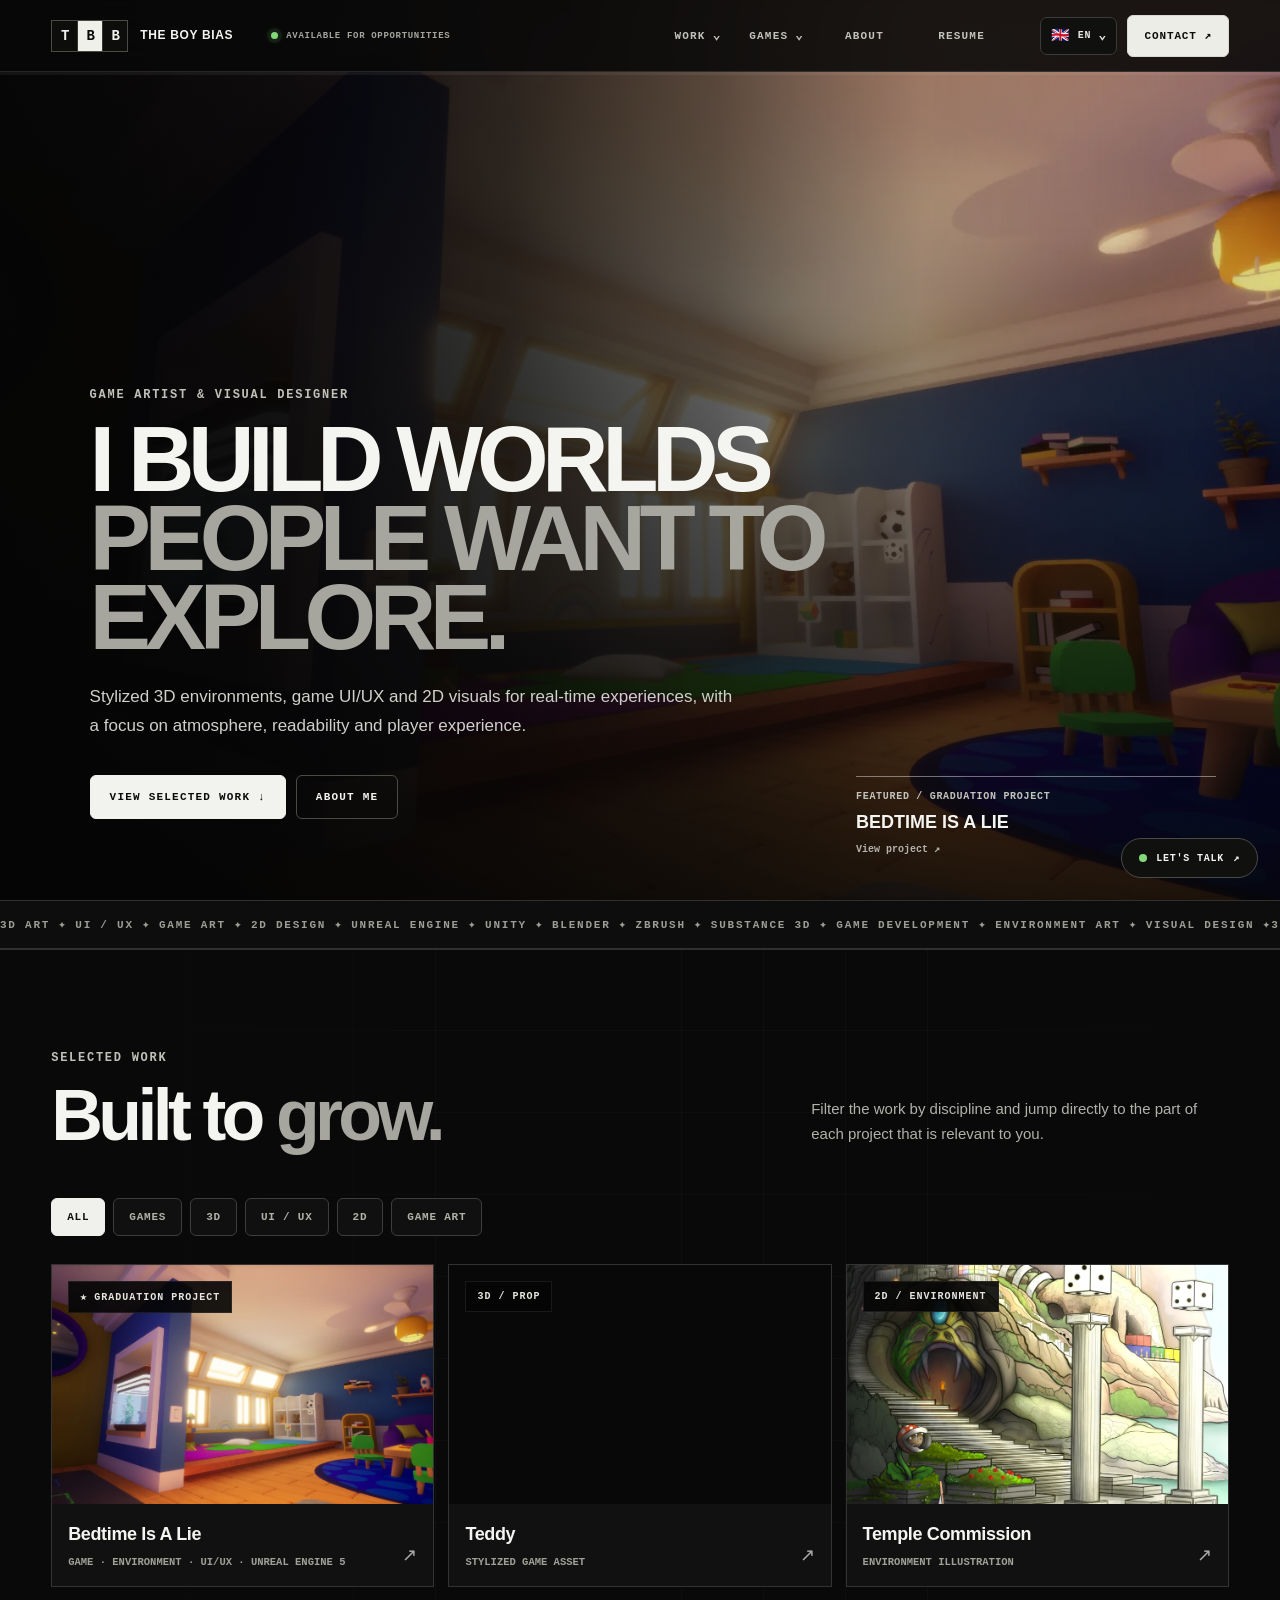
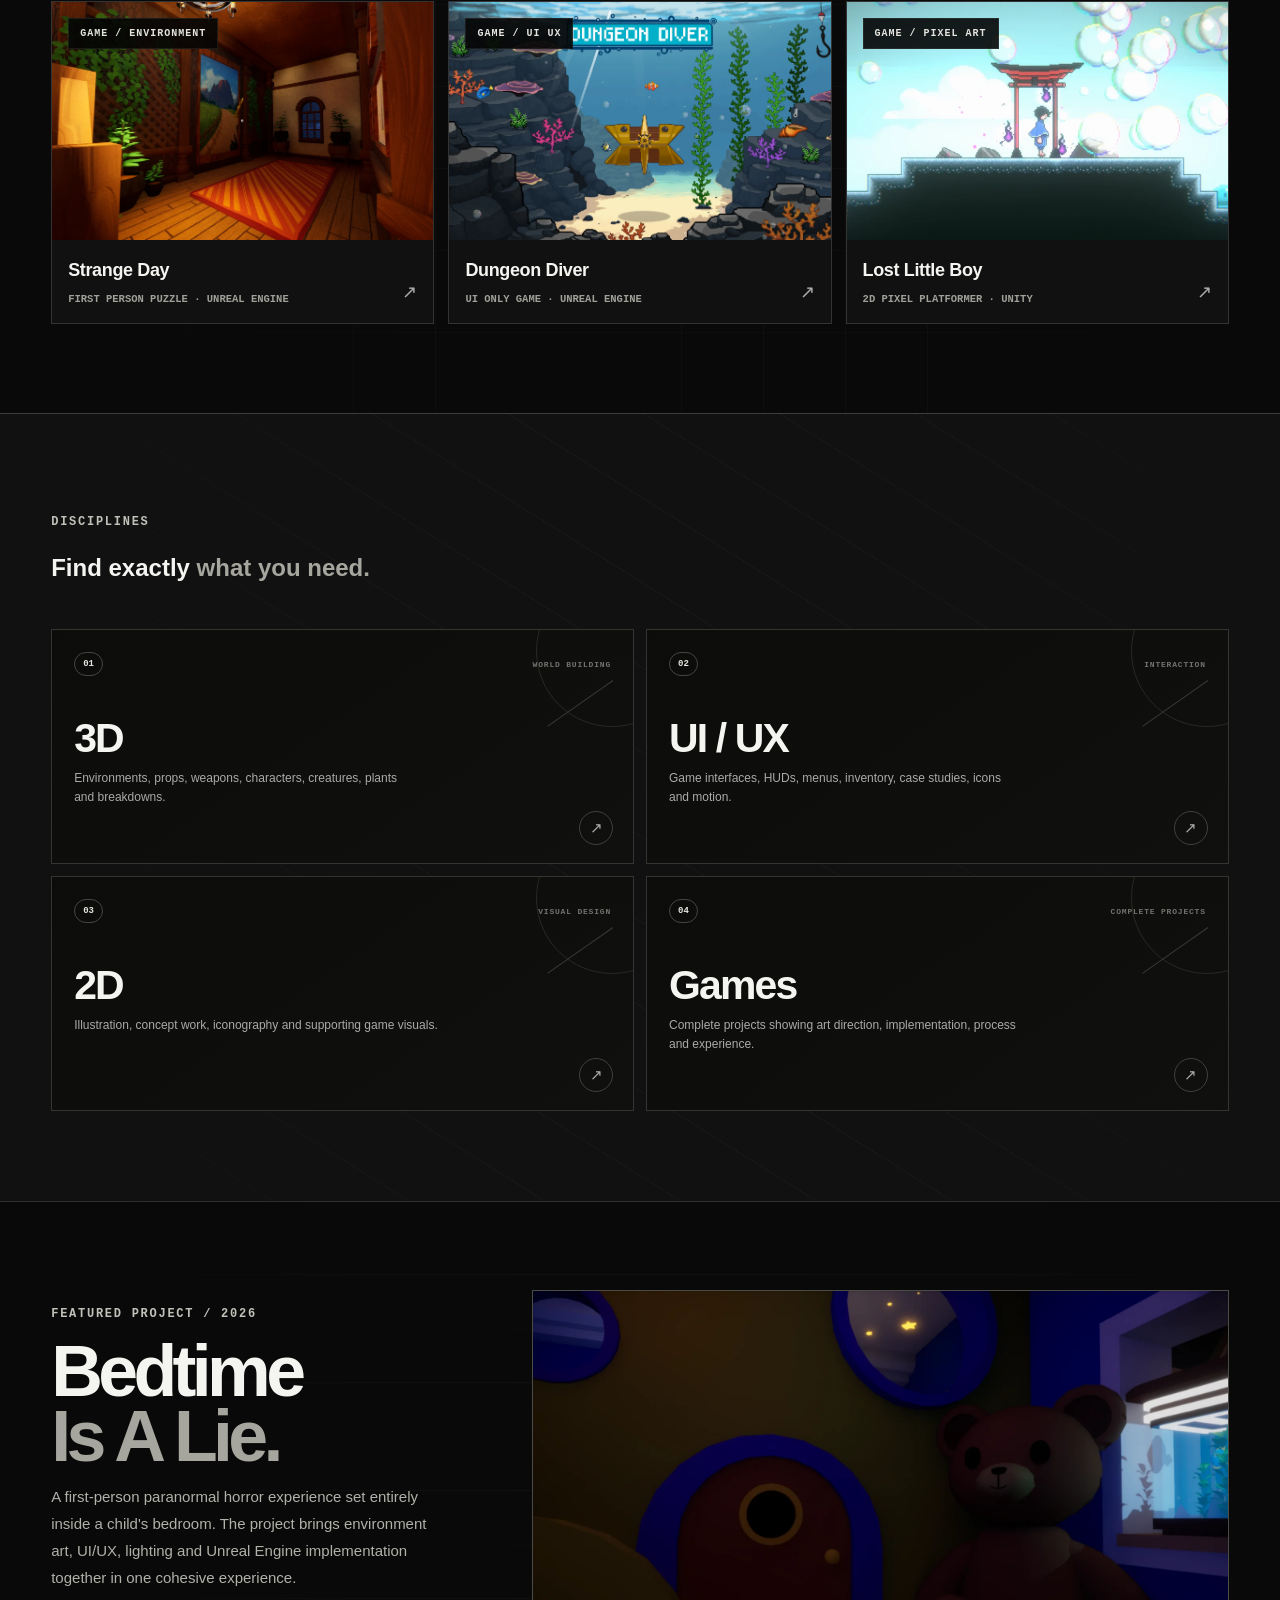
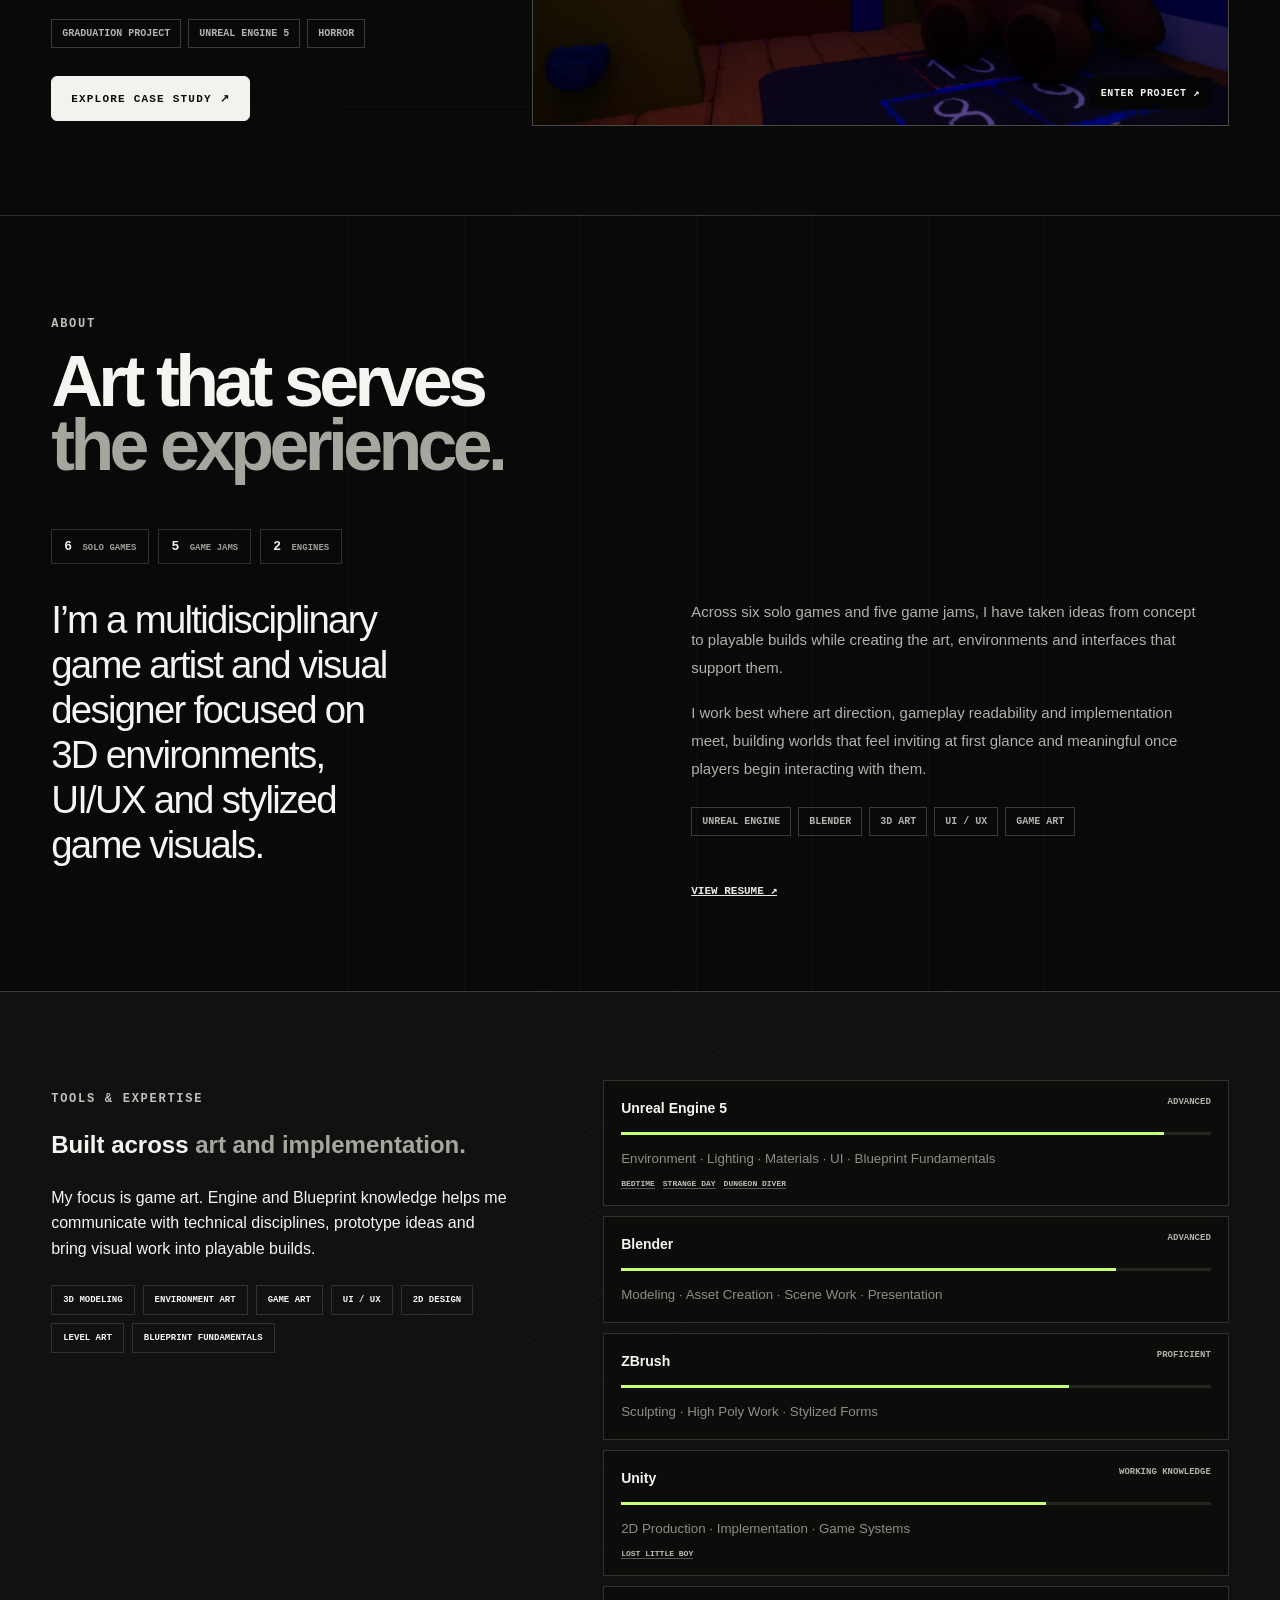
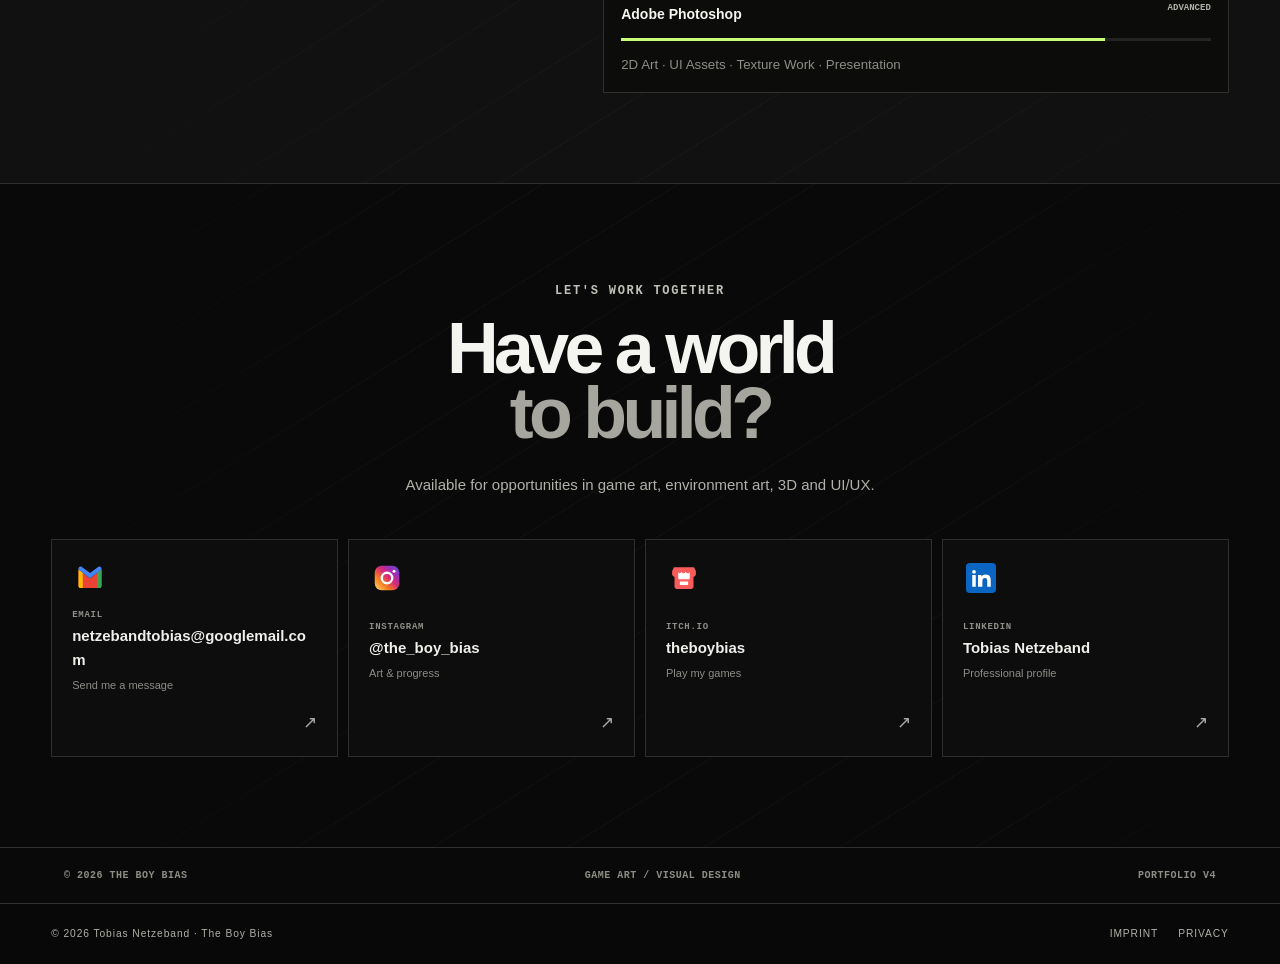
==== commit 74573bb5: "Translation/ Submenus" ====
--- a/index.html
+++ b/index.html
@@ -1,18 +1,18 @@
 <!DOCTYPE html>
 
-<html lang="en"><head><meta charset="utf-8"/><meta content="width=device-width,initial-scale=1" name="viewport"/><meta content="The Boy Bias  Game Artist &amp; Visual Designer. 3D, UI/UX, game art and interactive experiences." name="description"/><title>The Boy Bias  Game Artist &amp; Visual Designer</title><link href="styles-v815.css" rel="stylesheet"/></head><body id="top"><a class="skip-link" href="#main-content">Skip to content</a>
-<header>
-<a class="brand" href="#top"><span aria-hidden="true" class="tbb-mark"><span>T</span><span>B</span><span>B</span></span><span class="tbb-wordmark"><strong>THE BOY BIAS</strong></span></a><span class="brand-status"><i></i>AVAILABLE FOR OPPORTUNITIES</span>
+<html lang="en"><head><meta charset="utf-8"/><meta content="width=device-width,initial-scale=1" name="viewport"/><meta content="The Boy Bias  Game Artist &amp; Visual Designer. 3D, UI/UX, game art and interactive experiences." name="description"/><title>The Boy Bias  Game Artist &amp; Visual Designer</title><link href="styles-v816.css" rel="stylesheet"/></head><body id="top"><a class="skip-link" href="#main-content">Skip to content</a>
+<header class="global-header">
+<a class="brand" href="#top"><span aria-hidden="true" class="tbb-mark"><span>T</span><span>B</span><span>B</span></span><span class="tbb-wordmark"><strong>THE BOY BIAS</strong></span></a>
+<span class="brand-status"><i></i><span>AVAILABLE FOR OPPORTUNITIES</span></span>
 <nav aria-label="Primary navigation" id="site-nav">
-<a href="#work">Work</a>
-<a href="games.html">Games</a><a href="#disciplines">Disciplines</a>
-<a href="#about">About</a>
-<a href="assets/docs/CV_Tobias_Netzeband.pdf">Resume</a>
+<div class="nav-group"><button class="nav-parent" type="button" aria-expanded="false"><span>Work</span><span class="nav-chevron">⌄</span></button><div class="nav-submenu"><a href="#work">All Work</a><a href="3d-work.html">3D Work</a><a href="2d-work.html">2D Work</a><a href="index.html?filter=uiux#work">UI / UX</a></div></div>
+<div class="nav-group"><button class="nav-parent" type="button" aria-expanded="false"><span>Games</span><span class="nav-chevron">⌄</span></button><div class="nav-submenu nav-submenu-wide"><a href="games.html">All Games</a><a href="bedtime-is-a-lie.html">Bedtime Is A Lie</a><a href="strange-day.html">Strange Day</a><a href="dungeon-diver.html">Dungeon Diver</a><a href="lost-little-boy.html">Lost Little Boy</a></div></div>
+<a href="#about">About</a><a href="assets/docs/CV_Tobias_Netzeband.pdf">Resume</a>
 </nav>
-<div class="header-actions">
-<a class="header-contact" href="#contact">Contact ↗</a>
-</div>
-<button aria-controls="site-nav" aria-expanded="false" aria-label="Open navigation" class="mobile-menu-toggle" type="button"><span></span><span></span></button></header>
+<div class="header-actions"><div class="language-menu"><button class="language-button" type="button" aria-expanded="false" aria-label="Change language"><span class="language-current-flag">🇬🇧</span><span class="language-current-code">EN</span><span class="nav-chevron">⌄</span></button><div class="language-options"><button type="button" data-language="en"><span aria-hidden="true">🇬🇧</span> English</button><button type="button" data-language="de"><span aria-hidden="true">🇩🇪</span> Deutsch</button></div></div><a class="header-contact" href="#contact">Contact ↗</a></div>
+<button aria-controls="site-nav" aria-expanded="false" aria-label="Open navigation" class="mobile-menu-toggle" type="button"><span></span><span></span></button>
+</header>
+<div class="global-progress" aria-hidden="true"><span></span></div>
 <main id="main-content">
 <section class="hero"><div class="hero-media"><img alt="Bright Bedtime Is A Lie bedroom environment" class="zoomable" decoding="async" fetchpriority="high" height="1078" src="assets/images/v3/day-wide.webp" width="1919"/></div><div class="hero-shade"></div><div class="hero-copy"><p class="kicker">GAME ARTIST &amp; VISUAL DESIGNER</p><h1>I BUILD WORLDS<br/><span>PEOPLE WANT TO EXPLORE.</span></h1><p class="lead">Stylized 3D environments, game UI/UX and 2D visuals for real-time experiences, with a focus on atmosphere, readability and player experience.</p><div class="actions"><a class="btn light" href="#work">View selected work ↓</a><a class="btn" href="#about">About me</a></div></div><a class="hero-project" href="bedtime-is-a-lie.html"><small>FEATURED / GRADUATION PROJECT</small><strong>BEDTIME IS A LIE</strong><span>View project ↗</span></a></section>
 <div aria-label="Skills and disciplines" class="ticker"><div class="ticker-track"><span>3D ART ✦ UI / UX ✦ GAME ART ✦ 2D DESIGN ✦ UNREAL ENGINE ✦ UNITY ✦ BLENDER ✦ ZBRUSH ✦ SUBSTANCE 3D ✦ GAME DEVELOPMENT ✦ ENVIRONMENT ART ✦ VISUAL DESIGN ✦</span><span aria-hidden="true">3D ART ✦ UI / UX ✦ GAME ART ✦ 2D DESIGN ✦ UNREAL ENGINE ✦ UNITY ✦ BLENDER ✦ ZBRUSH ✦ SUBSTANCE 3D ✦ GAME DEVELOPMENT ✦ ENVIRONMENT ART ✦ VISUAL DESIGN ✦</span></div></div>
@@ -216,4 +216,4 @@
 </script>
 <script defer="" src="site.js"></script>
 <div class="legal-footer"><span>© 2026 Tobias Netzeband · The Boy Bias</span><div><a href="imprint.html">IMPRINT</a><a href="privacy.html">PRIVACY</a></div></div>
-</body></html>+<script defer src="ux-v816.js"></script></body></html>
--- a/styles-v816.css
+++ b/styles-v816.css
@@ -0,0 +1,3495 @@
+
+:root{
+  --bg:#090909;
+  --panel:#111111;
+  --panel-2:#151515;
+  --text:#f4f4f1;
+  --muted:#b1b1aa;
+  --subtle:#85857f;
+  --line:#30302d;
+  --line-strong:#4b4b46;
+  --accent:#c8ff79;
+  --max:1600px;
+}
+*{box-sizing:border-box}
+html{scroll-behavior:smooth;background:var(--bg)}
+body{
+  margin:0;
+  background:var(--bg);
+  color:var(--text);
+  font-family:Arial,Helvetica,sans-serif;
+  font-size:16px;
+  line-height:1.6;
+  -webkit-font-smoothing:antialiased;
+  text-rendering:optimizeLegibility;
+}
+a{color:inherit}
+img,video{display:block}
+header{
+  height:82px;
+  padding:0 max(28px,5vw);
+  position:fixed;
+  z-index:50;
+  top:0;left:0;right:0;
+  display:flex;
+  align-items:center;
+  border-bottom:1px solid rgba(255,255,255,.12);
+  background:rgba(9,9,9,.88);
+  backdrop-filter:blur(18px);
+}
+.brand{
+  display:flex;gap:12px;align-items:center;text-decoration:none;
+  font-size:12px;font-weight:800;letter-spacing:.14em;
+}
+.brand b{
+  border:1px solid #8d8d86;
+  padding:8px;
+  font:600 11px monospace;
+}
+nav{margin:auto;display:flex;gap:34px}
+nav a,.status{
+  font:600 11px monospace;
+  text-transform:uppercase;
+  letter-spacing:.11em;
+  text-decoration:none;
+  color:#c2c2bc;
+  transition:.2s ease;
+}
+nav a:hover,.status:hover{color:#fff}
+.status i{
+  display:inline-block;width:8px;height:8px;background:var(--accent);
+  border-radius:50%;margin-right:8px;box-shadow:0 0 14px rgba(200,255,121,.8)
+}
+.hero{
+  height:100vh;min-height:760px;position:relative;
+  display:flex;align-items:flex-end;
+  padding:0 max(28px,7vw) 9vh;
+  overflow:hidden;
+}
+.hero-media,.hero-shade{position:absolute;inset:0}
+.hero-media img{width:100%;height:100%;object-fit:cover;filter:saturate(.92) contrast(1.05)}
+.hero-shade{
+  background:
+    linear-gradient(90deg,rgba(5,5,5,.96) 0%,rgba(5,5,5,.80) 35%,rgba(5,5,5,.20) 75%),
+    linear-gradient(0deg,rgba(8,8,8,.88) 0%,rgba(8,8,8,.10) 58%);
+}
+.hero-copy{z-index:2;max-width:1100px}
+.kicker{
+  font:700 12px monospace;
+  letter-spacing:.18em;
+  color:#c1c1ba;
+  text-transform:uppercase;
+  margin-bottom:18px;
+}
+.hero h1,.project-title h1{
+  font-size:clamp(54px,7.2vw,112px);
+  line-height:.86;
+  letter-spacing:-.07em;
+  margin:18px 0 24px;
+  font-weight:800;
+}
+.hero h1 span,h2 span,.project-title h1 span{color:#a6a69f}
+.lead{
+  max-width:680px;
+  color:#d0d0ca;
+  font-size:17px;
+  line-height:1.75;
+}
+.actions{display:flex;gap:10px;margin-top:34px;flex-wrap:wrap}
+.btn{
+  display:inline-block;
+  border:1px solid var(--line-strong);
+  padding:15px 19px;
+  text-decoration:none;
+  text-transform:uppercase;
+  font:700 11px monospace;
+  letter-spacing:.11em;
+  transition:.2s ease;
+}
+.btn:hover{border-color:#777;transform:translateY(-2px)}
+.btn.light{background:#f2f2ee;color:#0c0c0c;border-color:#f2f2ee}
+.btn.light:hover{background:#fff;border-color:#fff}
+.hero-project{
+  z-index:3;position:absolute;right:max(28px,5vw);bottom:5vh;
+  width:min(360px,30vw);
+  border-top:1px solid rgba(255,255,255,.42);
+  padding-top:14px;text-decoration:none;display:grid;gap:6px
+}
+.hero-project small{font:700 10px monospace;color:#c3c3bd;letter-spacing:.07em}
+.hero-project strong{font-size:18px}
+.hero-project span{font:600 10px monospace;color:#b3b3ac}
+.ticker{overflow:hidden;border-block:1px solid var(--line);white-space:nowrap;background:#0d0d0d}
+.ticker div{
+  padding:17px 0;
+  font:700 11px monospace;
+  color:#9d9d96;
+  letter-spacing:.16em;
+  animation:move 25s linear infinite
+}
+@keyframes move{to{transform:translateX(-35%)}}
+
+.section{
+  width:min(100%,var(--max));
+  margin:0 auto;
+  padding:clamp(92px,9vw,150px) max(28px,8vw);
+}
+.dark{
+  background:var(--panel);
+  width:100%;
+  max-width:none;
+  padding-left:max(28px,8vw);
+  padding-right:max(28px,8vw);
+}
+.dark>*{max-width:calc(var(--max) - 16vw);margin-left:auto;margin-right:auto}
+
+.head{
+  display:flex;justify-content:space-between;gap:60px;align-items:end;
+  margin-bottom:64px
+}
+.head h2,.feature h2,.contact h2,.next h2{
+  font-size:clamp(48px,5.6vw,82px);
+  letter-spacing:-.065em;
+  line-height:.9;
+  margin:0;
+  font-weight:800;
+}
+.head>p{
+  max-width:470px;
+  color:var(--muted);
+  font-size:15px;
+  line-height:1.8;
+}
+.filters{
+  display:flex;gap:8px;flex-wrap:wrap;
+  margin-bottom:28px
+}
+.filters button,.switch button{
+  border:1px solid #3d3d39;
+  background:#101010;
+  color:#b1b1aa;
+  padding:12px 15px;
+  font:700 11px monospace;
+  text-transform:uppercase;
+  letter-spacing:.07em;
+  cursor:pointer;
+  transition:.2s ease;
+}
+.filters button:hover,.switch button:hover{border-color:#777;color:#fff}
+.filters button.active,.switch button.active{
+  background:#f0f0ec;color:#111;border-color:#f0f0ec
+}
+.grid{
+  display:grid;
+  grid-template-columns:repeat(2,1fr);
+  gap:18px
+}
+.card{
+  border:1px solid var(--line);
+  text-decoration:none;
+  background:var(--panel);
+  transition:.28s ease;
+  overflow:hidden
+}
+.card:hover{transform:translateY(-5px);border-color:#666}
+.card figure{
+  height:440px;margin:0;position:relative;
+  overflow:hidden;background:#181818
+}
+.card.wide{grid-column:span 2}
+.card.wide figure{height:620px}
+.card img,.card video{
+  width:100%;height:100%;object-fit:cover;
+  transition:.6s ease
+}
+.card:hover img{transform:scale(1.015)}
+.card label{
+  position:absolute;left:16px;top:16px;
+  background:rgba(5,5,5,.90);
+  padding:9px 11px;
+  font:700 10px monospace;
+  letter-spacing:.1em;
+  color:#e4e4df;
+  border:1px solid rgba(255,255,255,.08)
+}
+.card>div{display:flex;justify-content:space-between;align-items:center;padding:20px}
+.card b{display:block;font-size:21px;letter-spacing:-.02em}
+.card small{
+  display:block;color:#a0a099;
+  font:700 10px monospace;
+  text-transform:uppercase;
+  margin-top:7px
+}
+.card em{font-style:normal;color:#aaa;font-size:18px}
+
+.discipline{
+  display:grid;grid-template-columns:1fr 1fr;
+  border-left:1px solid var(--line);border-top:1px solid var(--line);
+  margin-top:58px
+}
+.discipline a{
+  min-height:330px;
+  border-right:1px solid var(--line);
+  border-bottom:1px solid var(--line);
+  padding:28px;text-decoration:none;position:relative;
+  transition:.25s ease
+}
+.discipline a:hover{background:#171717}
+.discipline i{font:700 10px monospace;color:#979790}
+.discipline b{
+  display:block;
+  font-size:clamp(42px,4vw,62px);
+  line-height:1;
+  letter-spacing:-.055em;
+  margin-top:86px
+}
+.discipline p{
+  color:#aaa;
+  font-size:14px;
+  max-width:480px;
+  line-height:1.7
+}
+.discipline em{position:absolute;right:28px;bottom:28px;font-style:normal;color:#aaa;font-size:20px}
+
+.feature{
+  display:grid;grid-template-columns:.72fr 1.28fr;
+  gap:7vw;align-items:center
+}
+.feature>div>p:not(.kicker){
+  color:var(--muted);
+  line-height:1.8;
+  font-size:15px
+}
+.tags{display:flex;flex-wrap:wrap;gap:7px;margin:28px 0}
+.tags i{
+  font:700 10px monospace;
+  font-style:normal;
+  color:#b2b2ac;
+  border:1px solid #3a3a37;
+  padding:8px 10px
+}
+.feature-img{
+  aspect-ratio:16/10;
+  position:relative;
+  overflow:hidden;border:1px solid var(--line-strong)
+}
+.feature-img img{width:100%;height:100%;object-fit:cover}
+.feature-img span{
+  position:absolute;right:16px;bottom:16px;
+  background:rgba(5,5,5,.9);
+  padding:10px 12px;
+  font:700 10px monospace;
+  letter-spacing:.06em
+}
+.about{
+  display:grid;grid-template-columns:1fr 1fr;gap:10vw
+}
+.about .big,.project-meta .big{
+  font-size:clamp(28px,3vw,46px);
+  line-height:1.17;
+  letter-spacing:-.045em;
+  margin:0
+}
+.about>div>p{
+  color:var(--muted);
+  font-size:15px;
+  line-height:1.85
+}
+.textlink{font:700 11px monospace;text-transform:uppercase;color:#e8e8e3}
+.contact{text-align:center}
+.contact .muted,.next>p{color:var(--muted);font-size:15px}
+.contact h2{margin:18px 0 28px}
+
+footer{
+  border-top:1px solid var(--line);
+  padding:22px max(28px,5vw);
+  display:flex;justify-content:space-between;
+  color:#8d8d86;font:700 10px monospace;
+  letter-spacing:.05em
+}
+
+/* Project page */
+.project-hero{height:94vh;min-height:720px;position:relative}
+.project-hero>img{width:100%;height:100%;object-fit:cover}
+.project-overlay{
+  position:absolute;inset:0;
+  background:linear-gradient(0deg,rgba(7,7,7,.94),rgba(7,7,7,.08) 68%)
+}
+.project-title{position:absolute;left:max(28px,7vw);bottom:7vh;max-width:1100px}
+.project-title p:last-child{color:#d2d2cc;font-size:16px}
+.project-meta{
+  display:grid;grid-template-columns:1.15fr .85fr;gap:10vw
+}
+.meta-list p{
+  display:grid;grid-template-columns:145px 1fr;
+  border-top:1px solid var(--line);
+  padding:16px 0;margin:0;
+  font-size:14px;color:#d4d4ce
+}
+.meta-list span{font:700 10px monospace;color:#979790;letter-spacing:.06em}
+.video-section video{
+  width:100%;max-height:82vh;background:#000;
+  border:1px solid var(--line)
+}
+.daynight{position:relative}
+.daynight img{
+  width:100%;display:block;
+  aspect-ratio:16/9;object-fit:cover;
+  border:1px solid var(--line);
+  transition:opacity .2s ease
+}
+.switch{
+  position:absolute;z-index:2;top:18px;left:18px;
+  background:rgba(5,5,5,.90);padding:6px
+}
+.turnaround{
+  display:grid;grid-template-columns:1.45fr .55fr;
+  gap:5vw;align-items:center;margin-top:90px
+}
+.turnaround video{
+  width:100%;background:#080808;border:1px solid var(--line)
+}
+.turnaround h3{
+  font-size:clamp(34px,3.6vw,54px);
+  line-height:1;
+  letter-spacing:-.05em;
+  margin:12px 0 20px
+}
+.turnaround p:last-child{color:var(--muted);font-size:14px}
+.asset-grid{
+  display:grid;grid-template-columns:repeat(3,1fr);gap:18px
+}
+.asset-grid article{
+  border:1px solid var(--line);
+  background:var(--panel);
+  transition:.25s ease
+}
+.asset-grid article:hover{border-color:#62625d;transform:translateY(-3px)}
+.asset-grid video{
+  width:100%;aspect-ratio:1/1;object-fit:cover;background:#050505
+}
+.asset-grid h3{
+  margin:16px 16px 4px;
+  font-size:22px;
+  letter-spacing:-.02em
+}
+.asset-grid p{
+  margin:0 16px 16px;
+  font:700 10px monospace;color:#9c9c95;text-transform:uppercase
+}
+.gallery{
+  display:grid;grid-template-columns:1fr 1fr;gap:14px
+}
+.gallery img{
+  width:100%;height:100%;min-height:360px;object-fit:cover;
+  border:1px solid var(--line)
+}
+.gallery img:first-child{grid-column:span 2}
+.next{text-align:center}
+.next p{
+  max-width:680px;margin:22px auto 36px;
+  line-height:1.85
+}
+
+@media(max-width:1000px){
+  nav,.status{display:none}
+  .hero{padding:0 26px 8vh}
+  .hero-project{display:none}
+  .section{padding:90px 26px}
+  .dark{padding-left:26px;padding-right:26px}
+  .dark>*{max-width:none}
+  .head,.feature,.about,.project-meta,.turnaround{display:block}
+  .head>p{margin-top:28px}
+  .grid,.discipline,.asset-grid,.gallery{grid-template-columns:1fr}
+  .card.wide,.gallery img:first-child{grid-column:span 1}
+  .card figure,.card.wide figure{height:390px}
+  .feature-img{display:block;margin-top:48px}
+  .about>div{margin-top:34px}
+  .project-title{left:26px;right:26px}
+  .turnaround>div{margin-top:30px}
+  .asset-grid article{margin-bottom:8px}
+}
+@media(max-width:620px){
+  header{height:72px;padding:0 18px}
+  .brand{font-size:11px}
+  .hero{min-height:690px;padding-left:18px;padding-right:18px}
+  .hero h1,.project-title h1{font-size:clamp(48px,15vw,72px)}
+  .lead{font-size:15px}
+  .section{padding:76px 18px}
+  .dark{padding-left:18px;padding-right:18px}
+  .head h2,.feature h2,.contact h2,.next h2{font-size:clamp(44px,13vw,64px)}
+  .card figure,.card.wide figure{height:320px}
+  .discipline a{min-height:285px;padding:22px}
+  .discipline b{margin-top:68px}
+  .project-title{left:18px;right:18px}
+  .project-hero{min-height:650px}
+  .meta-list p{grid-template-columns:110px 1fr}
+  footer{flex-direction:column;gap:8px;padding:20px 18px}
+}
+
+
+/* V2.3 header and contact refinement */
+header{
+  height:72px;
+  padding:0 max(24px,4vw);
+  gap:34px;
+}
+.brand{
+  flex:0 0 auto;
+  font-size:12px;
+}
+.brand b{
+  padding:7px;
+  font-size:10px;
+}
+nav{
+  margin-left:auto;
+  margin-right:0;
+  gap:10px;
+  align-items:center;
+}
+nav a{
+  font-size:13px;
+  letter-spacing:.06em;
+  padding:12px 13px;
+  border-radius:2px;
+}
+nav a:hover{
+  background:#161616;
+}
+.header-actions{
+  display:flex;
+  align-items:center;
+  gap:10px;
+  margin-left:8px;
+}
+.status{
+  font-size:11px;
+  padding:10px 0;
+  white-space:nowrap;
+}
+.header-contact{
+  display:inline-flex;
+  align-items:center;
+  justify-content:center;
+  min-height:42px;
+  padding:0 16px;
+  border:1px solid #d9d9d4;
+  background:#ededE8;
+  color:#0d0d0d;
+  text-decoration:none;
+  text-transform:uppercase;
+  font:700 11px monospace;
+  letter-spacing:.08em;
+  transition:.2s ease;
+}
+.header-contact:hover{
+  background:#fff;
+  border-color:#fff;
+  transform:translateY(-1px);
+}
+.project-contact{
+  text-align:center;
+  border-top:1px solid var(--line);
+}
+.project-contact h2{
+  font-size:clamp(40px,4.8vw,72px);
+  line-height:.95;
+  letter-spacing:-.05em;
+  margin:14px 0 18px;
+}
+.project-contact>p:not(.kicker){
+  max-width:620px;
+  margin:0 auto;
+  color:var(--muted);
+  font-size:15px;
+}
+.project-contact .actions{
+  justify-content:center;
+}
+
+@media(max-width:1100px){
+  header{
+    height:68px;
+    gap:18px;
+  }
+  nav{
+    gap:2px;
+  }
+  nav a{
+    font-size:12px;
+    padding:10px 9px;
+  }
+  .status{
+    display:none;
+  }
+}
+@media(max-width:820px){
+  header{
+    justify-content:space-between;
+  }
+  nav{
+    display:none;
+  }
+  .header-actions{
+    margin-left:auto;
+  }
+  .header-contact{
+    min-height:40px;
+    padding:0 13px;
+    font-size:10px;
+  }
+}
+
+
+/* V3.1 case study layout polish */
+body{
+  overflow-x:hidden;
+}
+main, section, div, figure, article{
+  min-width:0;
+}
+img, video{
+  max-width:100%;
+}
+.v3-case .section{
+  overflow:hidden;
+}
+
+/* Homepage hero image composition */
+.hero-media img{
+  object-position:center center;
+}
+.hero-shade{
+  background:
+    linear-gradient(90deg,rgba(5,5,5,.93) 0%,rgba(5,5,5,.72) 36%,rgba(5,5,5,.16) 72%),
+    linear-gradient(0deg,rgba(7,7,7,.88) 0%,rgba(7,7,7,.06) 62%);
+}
+
+/* Project hero */
+.v3-hero{
+  height:min(900px,92vh);
+  min-height:680px;
+  overflow:hidden;
+}
+.v3-hero>img{
+  object-position:center center;
+  filter:saturate(.92) contrast(1.07);
+}
+.v3-hero .project-overlay{
+  background:
+    linear-gradient(90deg,rgba(4,4,4,.84) 0%,rgba(4,4,4,.47) 42%,rgba(4,4,4,.08) 74%),
+    linear-gradient(0deg,rgba(5,5,5,.96) 0%,rgba(5,5,5,.60) 35%,rgba(5,5,5,.06) 72%);
+}
+.v3-hero .project-title{
+  max-width:920px;
+}
+.v3-hero .project-title h1{
+  text-shadow:0 2px 18px rgba(0,0,0,.45);
+}
+.v3-hero .project-title>p:not(.kicker){
+  max-width:650px;
+  color:#ecece7;
+  font-size:17px;
+  line-height:1.65;
+}
+.hero-facts{
+  display:flex;
+  flex-wrap:wrap;
+  gap:8px;
+  margin-top:24px;
+}
+.hero-facts span{
+  padding:8px 10px;
+  border:1px solid rgba(255,255,255,.32);
+  background:rgba(5,5,5,.42);
+  backdrop-filter:blur(8px);
+  font:700 10px monospace;
+  letter-spacing:.08em;
+}
+
+/* Intro and contribution */
+.case-intro{
+  display:grid;
+  grid-template-columns:minmax(0,1.2fr) minmax(340px,.8fr);
+  gap:clamp(48px,8vw,120px);
+  align-items:start;
+}
+.case-statement h2{
+  margin:0 0 28px;
+  font-size:clamp(46px,5.4vw,78px);
+  line-height:.94;
+  letter-spacing:-.06em;
+}
+.case-statement>p:last-child{
+  max-width:720px;
+  color:var(--muted);
+  font-size:16px;
+  line-height:1.85;
+}
+.contribution{
+  width:100%;
+}
+
+/* Day and night comparison */
+.split-showcase{
+  display:grid;
+  grid-template-columns:repeat(2,minmax(0,1fr));
+  gap:16px;
+  width:100%;
+}
+.split-showcase figure{
+  margin:0;
+  position:relative;
+  overflow:hidden;
+  border:1px solid var(--line);
+  background:#080808;
+}
+.split-showcase img{
+  width:100%;
+  height:auto;
+  aspect-ratio:16/10;
+  object-fit:cover;
+}
+.split-showcase figcaption{
+  position:absolute;
+  left:14px;
+  bottom:14px;
+  padding:8px 10px;
+  background:rgba(5,5,5,.84);
+  border:1px solid rgba(255,255,255,.12);
+  font:700 10px monospace;
+  letter-spacing:.09em;
+  color:#ededE8;
+}
+
+/* Environment overview */
+.environment-feature{
+  width:100%;
+  max-width:1400px;
+  margin:0 auto;
+  position:relative;
+  overflow:hidden;
+  border:1px solid var(--line);
+  background:#080808;
+}
+.environment-feature>img{
+  width:100%;
+  height:auto;
+  aspect-ratio:16/9;
+  object-fit:cover;
+}
+.environment-notes{
+  position:absolute;
+  inset:0;
+  pointer-events:none;
+}
+.environment-notes .note{
+  position:absolute;
+  padding:7px 9px;
+  background:rgba(7,7,7,.82);
+  border:1px solid rgba(255,255,255,.22);
+  color:#f1f1ec;
+  font:700 9px monospace;
+  letter-spacing:.07em;
+  white-space:nowrap;
+}
+.environment-notes .n1{left:17%;top:45%}
+.environment-notes .n2{left:56%;top:34%}
+.environment-notes .n3{right:7%;top:23%}
+.environment-notes .n4{left:37%;bottom:13%}
+
+/* Sketches */
+.sketch-grid{
+  display:grid;
+  grid-template-columns:1.35fr .825fr .825fr;
+  gap:14px;
+  width:100%;
+  align-items:stretch;
+}
+.sketch-grid figure{
+  margin:0;
+  min-width:0;
+  overflow:hidden;
+  border:1px solid var(--line);
+  background:#0b0b0b;
+}
+.sketch-grid img{
+  width:100%;
+  height:100%;
+  min-height:330px;
+  max-height:600px;
+  object-fit:contain;
+  padding:18px;
+}
+
+/* Paranormal comparison */
+.paranormal-grid{
+  display:grid;
+  grid-template-columns:repeat(2,minmax(0,1fr));
+  gap:16px;
+  width:100%;
+}
+.paranormal-grid article{
+  overflow:hidden;
+  border:1px solid var(--line);
+  background:#0c0c0c;
+}
+.paranormal-grid video{
+  width:100%;
+  aspect-ratio:16/9;
+  object-fit:cover;
+  background:#030303;
+}
+.paranormal-grid article>div{
+  display:flex;
+  justify-content:space-between;
+  align-items:center;
+  gap:20px;
+  padding:15px 17px;
+}
+.paranormal-grid b{
+  font:700 11px monospace;
+  letter-spacing:.08em;
+}
+.paranormal-grid span{
+  color:var(--muted);
+  font-size:13px;
+}
+.horror-shot{
+  display:grid;
+  grid-template-columns:minmax(0,1.35fr) minmax(260px,.65fr);
+  align-items:center;
+  gap:clamp(32px,6vw,90px);
+  margin-top:clamp(60px,8vw,110px);
+}
+.horror-shot img{
+  width:100%;
+  height:auto;
+  max-height:700px;
+  object-fit:cover;
+  border:1px solid var(--line);
+}
+.horror-shot h3,
+.character-feature h3,
+.note-feature h3{
+  margin:12px 0 18px;
+  font-size:clamp(34px,3.5vw,55px);
+  line-height:1;
+  letter-spacing:-.05em;
+}
+
+/* Character and note feature */
+.character-feature,
+.note-feature{
+  display:grid;
+  grid-template-columns:minmax(280px,.72fr) minmax(0,1.28fr);
+  align-items:center;
+  gap:clamp(36px,7vw,110px);
+  margin-top:clamp(70px,9vw,130px);
+}
+.character-feature img{
+  width:100%;
+  max-height:680px;
+  object-fit:contain;
+  background:#0a0a0a;
+  border:1px solid var(--line);
+}
+.character-feature>div>p:last-child,
+.note-feature>div>p:last-child{
+  color:var(--muted);
+  font-size:15px;
+  line-height:1.8;
+}
+.note-feature{
+  grid-template-columns:minmax(0,1.25fr) minmax(280px,.75fr);
+}
+.note-feature img{
+  width:100%;
+  height:auto;
+  max-height:720px;
+  object-fit:contain;
+  border:1px solid var(--line);
+  background:#101010;
+}
+
+/* Final gallery */
+.v3-gallery{
+  display:grid;
+  grid-template-columns:repeat(2,minmax(0,1fr));
+  gap:14px;
+  width:100%;
+}
+.v3-gallery img{
+  width:100%;
+  height:420px;
+  object-fit:cover;
+  border:1px solid var(--line);
+}
+.v3-gallery .g-wide{
+  grid-column:1 / -1;
+  height:auto;
+  aspect-ratio:16/8;
+}
+
+/* Keep all full-width dark section content centered safely */
+.v3-case .dark>*{
+  width:100%;
+  box-sizing:border-box;
+}
+
+@media(max-width:1050px){
+  .case-intro{
+    grid-template-columns:1fr;
+  }
+  .sketch-grid{
+    grid-template-columns:1fr 1fr;
+  }
+  .sketch-grid figure:first-child{
+    grid-column:1 / -1;
+  }
+  .horror-shot,
+  .character-feature,
+  .note-feature{
+    grid-template-columns:1fr;
+  }
+  .character-feature img{
+    max-height:560px;
+  }
+  .note-feature img{
+    order:-1;
+  }
+}
+@media(max-width:760px){
+  .v3-hero{
+    min-height:620px;
+    height:82vh;
+  }
+  .v3-hero>img{
+    object-position:58% center;
+  }
+  .split-showcase,
+  .paranormal-grid,
+  .sketch-grid,
+  .v3-gallery{
+    grid-template-columns:1fr;
+  }
+  .sketch-grid figure:first-child,
+  .v3-gallery .g-wide{
+    grid-column:auto;
+  }
+  .split-showcase img{
+    aspect-ratio:16/11;
+  }
+  .environment-feature>img{
+    aspect-ratio:4/3;
+  }
+  .environment-notes .note{
+    font-size:8px;
+    padding:5px 6px;
+  }
+  .sketch-grid img{
+    min-height:240px;
+    max-height:480px;
+  }
+  .v3-gallery img,
+  .v3-gallery .g-wide{
+    height:auto;
+    aspect-ratio:4/3;
+  }
+}
+@media(max-width:520px){
+  .environment-notes{
+    display:none;
+  }
+  .v3-hero .project-title>p:not(.kicker){
+    font-size:15px;
+  }
+}
+
+
+/* V3.2 image interaction and hero composition */
+.zoomable{
+  cursor:zoom-in;
+}
+.lightbox{
+  position:fixed;
+  inset:0;
+  z-index:1000;
+  display:none;
+  align-items:center;
+  justify-content:center;
+  padding:32px;
+  background:rgba(0,0,0,.94);
+  backdrop-filter:blur(10px);
+}
+.lightbox.open{
+  display:flex;
+}
+.lightbox img{
+  max-width:min(94vw,1800px);
+  max-height:90vh;
+  width:auto;
+  height:auto;
+  object-fit:contain;
+  box-shadow:0 20px 70px rgba(0,0,0,.55);
+}
+.lightbox-close{
+  position:absolute;
+  top:20px;
+  right:24px;
+  width:46px;
+  height:46px;
+  border:1px solid rgba(255,255,255,.28);
+  background:rgba(10,10,10,.75);
+  color:#fff;
+  font-size:28px;
+  line-height:1;
+  cursor:pointer;
+}
+
+/* Homepage hero: preserve full composition and extend the left fade further right */
+.hero-media img{
+  object-position:center 52%;
+}
+.hero-shade{
+  background:
+    linear-gradient(90deg,
+      rgba(5,5,5,.98) 0%,
+      rgba(5,5,5,.93) 22%,
+      rgba(5,5,5,.80) 40%,
+      rgba(5,5,5,.58) 56%,
+      rgba(5,5,5,.22) 72%,
+      rgba(5,5,5,.05) 100%),
+    linear-gradient(0deg,rgba(7,7,7,.88) 0%,rgba(7,7,7,.05) 66%);
+}
+
+/* Bedtime hero: show less ceiling and more of the room */
+.v3-hero>img{
+  object-position:center 68%;
+}
+.v3-hero .project-overlay{
+  background:
+    linear-gradient(90deg,rgba(4,4,4,.90) 0%,rgba(4,4,4,.60) 38%,rgba(4,4,4,.14) 73%),
+    linear-gradient(0deg,rgba(5,5,5,.96) 0%,rgba(5,5,5,.62) 33%,rgba(5,5,5,.08) 68%);
+}
+
+/* Sketches reduced to two clean panels */
+.two-sketches{
+  grid-template-columns:repeat(2,minmax(0,1fr));
+}
+.two-sketches figure:first-child{
+  grid-column:auto;
+}
+.two-sketches img{
+  min-height:390px;
+  max-height:620px;
+}
+
+/* UI note gets more visual priority */
+.note-feature{
+  grid-template-columns:minmax(0,1.45fr) minmax(280px,.55fr);
+}
+.ui-note-image{
+  max-height:none !important;
+  width:100%;
+  object-fit:contain;
+}
+
+@media(max-width:1050px){
+  .note-feature{
+    grid-template-columns:1fr;
+  }
+  .two-sketches{
+    grid-template-columns:1fr;
+  }
+}
+@media(max-width:760px){
+  .v3-hero>img{
+    object-position:58% 72%;
+  }
+  .hero-media img{
+    object-position:58% center;
+  }
+  .lightbox{
+    padding:16px;
+  }
+  .lightbox-close{
+    top:12px;
+    right:12px;
+  }
+}
+
+
+/* V3.3 targeted fixes */
+
+/* Restore interactive Day and Night showcase */
+.daynight-v3{
+  position:relative;
+  width:100%;
+  overflow:hidden;
+  border:1px solid var(--line);
+  background:#080808;
+}
+.daynight-v3>img{
+  width:100%;
+  height:auto;
+  aspect-ratio:16/9;
+  object-fit:cover;
+  transition:opacity .22s ease;
+}
+.daynight-controls{
+  position:absolute;
+  z-index:3;
+  left:18px;
+  top:18px;
+  display:flex;
+  gap:6px;
+  padding:6px;
+  background:rgba(5,5,5,.86);
+  backdrop-filter:blur(8px);
+}
+.daynight-controls button{
+  min-height:40px;
+  padding:0 14px;
+  border:1px solid #484844;
+  background:#111;
+  color:#bcbcb5;
+  font:700 10px monospace;
+  letter-spacing:.08em;
+  text-transform:uppercase;
+  cursor:pointer;
+}
+.daynight-controls button.active{
+  background:#f1f1ed;
+  color:#111;
+  border-color:#f1f1ed;
+}
+.daynight-caption{
+  position:absolute;
+  z-index:2;
+  left:18px;
+  bottom:18px;
+  display:flex;
+  align-items:baseline;
+  gap:14px;
+  padding:10px 12px;
+  background:rgba(5,5,5,.78);
+  border:1px solid rgba(255,255,255,.10);
+}
+.daynight-caption b{
+  font:700 11px monospace;
+  letter-spacing:.08em;
+}
+.daynight-caption span{
+  color:#c0c0ba;
+  font-size:12px;
+}
+
+/* Bedtime hero framing: focus visibly lower into the room */
+.v3-hero>img{
+  object-position:center 82% !important;
+}
+.v3-hero .project-overlay{
+  background:
+    linear-gradient(90deg,rgba(4,4,4,.90) 0%,rgba(4,4,4,.58) 38%,rgba(4,4,4,.12) 74%),
+    linear-gradient(0deg,rgba(5,5,5,.95) 0%,rgba(5,5,5,.50) 30%,rgba(5,5,5,.03) 66%) !important;
+}
+
+/* Lightbox close button always stays clickable and visible */
+.lightbox{
+  pointer-events:none;
+}
+.lightbox.open{
+  pointer-events:auto;
+}
+.lightbox-close{
+  z-index:1002;
+  pointer-events:auto;
+}
+.lightbox img{
+  pointer-events:auto;
+}
+
+@media(max-width:760px){
+  .v3-hero>img{
+    object-position:58% 86% !important;
+  }
+  .daynight-caption{
+    right:18px;
+    flex-wrap:wrap;
+    gap:4px 10px;
+  }
+}
+
+
+/* V4 Games system */
+.games-hero{
+  min-height:72vh;position:relative;display:flex;align-items:flex-end;overflow:hidden;
+  border-bottom:1px solid var(--line);background:#080808
+}
+.games-hero>img{position:absolute;inset:0;width:100%;height:100%;object-fit:cover}
+.games-hero:after{content:"";position:absolute;inset:0;background:linear-gradient(90deg,rgba(5,5,5,.94),rgba(5,5,5,.55) 46%,rgba(5,5,5,.12)),linear-gradient(0deg,rgba(5,5,5,.96),transparent 65%)}
+.games-hero-copy{position:relative;z-index:2;width:min(1200px,calc(100% - 64px));margin:0 auto;padding:110px 0 70px}
+.games-hero h1{font-size:clamp(58px,9vw,128px);line-height:.82;letter-spacing:-.075em;margin:12px 0 28px}
+.games-hero h1 span,.game-copy h2 span{color:var(--accent)}
+.games-hero p:not(.kicker){max-width:670px;font-size:17px;line-height:1.7;color:#ddd}
+.game-facts{display:flex;flex-wrap:wrap;gap:8px;margin-top:25px}
+.game-facts i{font:700 10px monospace;font-style:normal;letter-spacing:.08em;border:1px solid rgba(255,255,255,.25);padding:8px 10px;background:rgba(5,5,5,.55)}
+.game-copy{display:grid;grid-template-columns:minmax(0,1.1fr) minmax(300px,.9fr);gap:clamp(40px,8vw,110px);align-items:start}
+.game-copy h2{font-size:clamp(42px,5.5vw,76px);line-height:.94;letter-spacing:-.055em;margin:10px 0 0}
+.game-copy .prose{color:var(--muted);font-size:16px;line-height:1.85}
+.game-copy .prose strong{color:#eee}
+.game-gallery{display:grid;grid-template-columns:repeat(2,minmax(0,1fr));gap:14px}
+.game-gallery img{width:100%;height:430px;object-fit:cover;border:1px solid var(--line);cursor:zoom-in}
+.game-gallery .wide{grid-column:1/-1;height:auto;aspect-ratio:16/8}
+.game-feature{display:grid;grid-template-columns:minmax(0,1.35fr) minmax(280px,.65fr);gap:clamp(35px,7vw,100px);align-items:center}
+.game-feature.reverse{grid-template-columns:minmax(280px,.65fr) minmax(0,1.35fr)}
+.game-feature img,.game-feature video{width:100%;max-height:720px;object-fit:contain;background:#080808;border:1px solid var(--line)}
+.game-feature h3{font-size:clamp(34px,4vw,58px);line-height:1;letter-spacing:-.05em;margin:10px 0 18px}
+.game-feature p{color:var(--muted);line-height:1.8}
+.process-pair{display:grid;grid-template-columns:repeat(2,minmax(0,1fr));gap:14px}
+.process-pair img{width:100%;height:430px;object-fit:cover;border:1px solid var(--line)}
+.pixel-strip{display:grid;grid-template-columns:repeat(5,1fr);gap:12px}
+.pixel-strip figure{margin:0;border:1px solid var(--line);background:#101010;padding:14px;display:flex;align-items:center;justify-content:center;min-height:190px}
+.pixel-strip img{max-width:100%;max-height:170px;image-rendering:pixelated}
+.hub-map{display:grid;grid-template-columns:repeat(4,1fr);gap:10px;margin-top:25px}
+.hub-map div{border:1px solid var(--line);padding:18px;background:#0d0d0d}
+.hub-map b{display:block;font-size:14px;margin-bottom:5px}.hub-map span{font:10px monospace;color:var(--muted)}
+.ui-state-row{display:grid;grid-template-columns:repeat(3,1fr);gap:12px}
+.ui-state-row figure{margin:0;padding:24px;border:1px solid var(--line);background:#0b0b0b;text-align:center}
+.ui-state-row img{height:150px;width:100%;object-fit:contain}
+.ui-state-row figcaption{font:700 10px monospace;letter-spacing:.08em;margin-top:12px;color:var(--muted)}
+.game-cta{display:flex;justify-content:space-between;align-items:center;gap:30px;border-top:1px solid var(--line);padding-top:35px}
+.game-cta h3{font-size:clamp(32px,4vw,56px);margin:0;letter-spacing:-.05em}
+.games-index{display:grid;grid-template-columns:repeat(2,minmax(0,1fr));gap:14px}
+.games-index a{position:relative;min-height:430px;overflow:hidden;border:1px solid var(--line);color:#fff;text-decoration:none}
+.games-index img{position:absolute;inset:0;width:100%;height:100%;object-fit:cover;transition:transform .45s ease}
+.games-index a:after{content:"";position:absolute;inset:0;background:linear-gradient(0deg,rgba(5,5,5,.94),rgba(5,5,5,.05) 65%)}
+.games-index a:hover img{transform:scale(1.025)}
+.games-index div{position:absolute;z-index:2;left:24px;right:24px;bottom:22px}
+.games-index b{display:block;font-size:28px;letter-spacing:-.035em}.games-index small{color:#bbb}
+@media(max-width:900px){
+ .game-copy,.game-feature,.game-feature.reverse{grid-template-columns:1fr}
+ .games-index{grid-template-columns:1fr}
+ .hub-map{grid-template-columns:repeat(2,1fr)}
+ .pixel-strip{grid-template-columns:repeat(2,1fr)}
+}
+@media(max-width:650px){
+ .games-hero-copy{width:calc(100% - 34px)}
+ .game-gallery,.process-pair,.ui-state-row{grid-template-columns:1fr}
+ .game-gallery .wide{grid-column:auto;aspect-ratio:4/3}
+ .game-gallery img,.process-pair img{height:auto;aspect-ratio:4/3}
+ .hub-map{grid-template-columns:1fr 1fr}
+ .pixel-strip{grid-template-columns:1fr 1fr}
+ .game-cta{align-items:flex-start;flex-direction:column}
+}
+
+
+/* V4.2 contact icons and Work grid refinement */
+.contact-links{
+  width:min(100%,980px);
+  margin:42px auto 0;
+  display:grid;
+  grid-template-columns:repeat(2,minmax(0,1fr));
+  gap:10px;
+}
+.contact-item{
+  min-width:0;
+  min-height:78px;
+  padding:14px 16px;
+  display:grid;
+  grid-template-columns:42px minmax(0,1fr) auto;
+  align-items:center;
+  gap:14px;
+  border:1px solid var(--line);
+  background:#0d0d0d;
+  text-align:left;
+  text-decoration:none;
+  transition:border-color .2s ease,background .2s ease,transform .2s ease;
+}
+.contact-item:hover{
+  border-color:#5f5f59;
+  background:#131313;
+  transform:translateY(-2px);
+}
+.contact-icon{
+  width:36px;
+  height:36px;
+  display:grid;
+  place-items:center;
+}
+.contact-icon svg{
+  width:30px;
+  height:30px;
+  display:block;
+}
+.contact-copy{
+  min-width:0;
+}
+.contact-copy small{
+  display:block;
+  color:#8f8f89;
+  font:700 9px monospace;
+  letter-spacing:.08em;
+  text-transform:uppercase;
+  margin-bottom:4px;
+}
+.contact-copy b{
+  display:block;
+  color:#efefeb;
+  font-size:13px;
+  overflow-wrap:anywhere;
+}
+.contact-item em{
+  font-style:normal;
+  color:#aaa;
+  font-size:17px;
+}
+
+/* Make Work behave like a visible browse grid rather than one oversized hero */
+#work .grid{
+  display:grid;
+  grid-template-columns:repeat(3,minmax(0,1fr));
+  gap:14px;
+}
+#work .card,
+#work .card:first-child,
+#work .card:nth-child(2),
+#work .card.wide{
+  grid-column:span 1;
+  min-height:0;
+}
+#work .card figure,
+#work .card.wide figure,
+#work .card:first-child figure{
+  height:auto;
+  min-height:0;
+  aspect-ratio:16/10;
+}
+#work .card figure img,
+#work .card figure video{
+  width:100%;
+  height:100%;
+  object-fit:cover;
+}
+#work .card>div{
+  min-height:76px;
+  padding:16px;
+}
+#work .card b{
+  font-size:18px;
+}
+#work .card small{
+  line-height:1.5;
+}
+
+/* Teddy remains fully visible and centered */
+#work .teddy-card figure{
+  background:#080808;
+}
+#work .teddy-card video{
+  object-fit:contain;
+  object-position:center center;
+}
+
+/* Slightly refine preview crops without replacing the chosen images */
+#work .bedtime-card img{
+  object-position:center 58%;
+}
+#work .strange-card img{
+  object-position:center center;
+}
+#work .dungeon-card img{
+  object-position:center center;
+}
+#work .lost-card img{
+  object-position:center center;
+}
+
+@media(max-width:1150px){
+  #work .grid{
+    grid-template-columns:repeat(2,minmax(0,1fr));
+  }
+}
+@media(max-width:720px){
+  .contact-links{
+    grid-template-columns:1fr;
+  }
+  #work .grid{
+    grid-template-columns:1fr;
+  }
+  #work .card figure,
+  #work .card.wide figure{
+    aspect-ratio:16/10;
+  }
+}
+
+html{scroll-behavior:smooth}.case-progress{position:fixed;top:0;left:0;height:2px;width:var(--progress,0%);background:var(--accent);z-index:10000}
+.quick-contact{position:fixed;right:22px;bottom:22px;z-index:9000}.quick-contact-toggle{border:1px solid #4b4b46;background:#10100f;color:#f3f3ef;border-radius:999px;padding:13px 17px;display:flex;align-items:center;gap:9px;font:700 10px monospace;letter-spacing:.08em;cursor:pointer}.quick-contact-toggle i{width:8px;height:8px;border-radius:50%;background:#82d977}.quick-contact-panel{position:absolute;right:0;bottom:56px;width:300px;padding:12px;background:#0b0b0a;border:1px solid #3a3a36;opacity:0;visibility:hidden;transform:translateY(8px);transition:.2s}.quick-contact.open .quick-contact-panel{opacity:1;visibility:visible;transform:none}.quick-contact-panel>small{display:block;padding:8px 10px 12px;color:#8f8f89;font:700 9px monospace}.quick-contact-panel a,.quick-contact-panel button{width:100%;box-sizing:border-box;border:0;border-top:1px solid #252522;background:transparent;color:#eee;padding:13px 10px;display:flex;justify-content:space-between;text-decoration:none;cursor:pointer}
+.project-nav{display:grid;grid-template-columns:1fr 1fr;border-top:1px solid var(--line);border-bottom:1px solid var(--line)}.project-nav a{padding:28px clamp(20px,5vw,65px);color:inherit;text-decoration:none}.project-nav a+a{border-left:1px solid var(--line);text-align:right}.project-nav small{display:block;color:var(--muted);font:700 9px monospace;letter-spacing:.1em;margin-bottom:6px}.project-nav b{font-size:clamp(18px,2vw,28px)}
+.skill-zone{display:grid;grid-template-columns:.85fr 1.15fr;gap:clamp(40px,7vw,90px)}.skill-list{display:grid;gap:10px}.skill-row{border:1px solid var(--line);padding:16px 17px;background:#0c0c0b}.skill-row-top{display:flex;justify-content:space-between;gap:20px}.skill-row b{font-size:14px}.skill-row em{font-style:normal;color:var(--muted);font:700 9px monospace}.skill-track{height:3px;background:#242421;margin:12px 0 10px;overflow:hidden}.skill-fill{display:block;height:100%;width:0;background:var(--accent);transition:width 1s cubic-bezier(.2,.8,.2,1)}.skill-row.visible .skill-fill{width:var(--skill)}.skill-row small{color:#8d8d87}.core-skills{display:flex;flex-wrap:wrap;gap:8px;margin-top:24px}.core-skills span{border:1px solid var(--line);padding:9px 11px;font:700 9px monospace}.skill-projects{display:flex;gap:8px;margin-top:9px}.skill-projects a{font:700 8px monospace;color:#bdbdb7;text-decoration:none;border-bottom:1px solid #555}
+.before-after{position:relative;overflow:hidden;border:1px solid var(--line);aspect-ratio:16/9;background:#080808}.before-after img{position:absolute;inset:0;width:100%;height:100%;object-fit:cover}.before-after .after{clip-path:inset(0 calc(100% - var(--split,50%)) 0 0)}.before-after input{position:absolute;inset:0;width:100%;height:100%;opacity:0;cursor:ew-resize;z-index:4}.before-after-line{position:absolute;top:0;bottom:0;left:var(--split,50%);width:1px;background:#fff;z-index:3}.before-after-line:after{content:"↔";position:absolute;top:50%;left:50%;transform:translate(-50%,-50%);width:42px;height:42px;border-radius:50%;display:grid;place-items:center;background:#0b0b0b;border:1px solid #666}.before-after label{position:absolute;z-index:2;top:14px;padding:7px 9px;background:#000b;font:700 9px monospace}.before-after .lab-a{left:14px}.before-after .lab-b{right:14px}
+.quick-facts{display:grid;grid-template-columns:repeat(5,1fr);border:1px solid var(--line);margin-top:30px}.quick-facts div{padding:15px;border-right:1px solid var(--line)}.quick-facts div:last-child{border:0}.quick-facts small{display:block;color:var(--muted);font:700 8px monospace;margin-bottom:5px}.quick-facts b{font-size:11px}
+@media(max-width:850px){.skill-zone{grid-template-columns:1fr}.quick-facts{grid-template-columns:1fr 1fr}}@media(max-width:600px){.project-nav{grid-template-columns:1fr}.project-nav a+a{border-left:0;border-top:1px solid var(--line);text-align:left}.quick-facts{grid-template-columns:1fr}}
+
+/* V5.4 consistency and branding */
+.brand{display:flex!important;align-items:center;gap:11px}.brand-mark{width:38px;height:30px;display:grid;place-items:center}.brand-mark svg{width:38px;height:30px}.brand-word{display:flex;align-items:baseline;gap:6px}.brand-word .the{font:700 8px monospace;letter-spacing:.12em;color:#8f8f89}.brand-word .boybias{font-weight:800;letter-spacing:-.025em}
+.quick-contact-toggle{transition:transform .2s,border-color .2s,background .2s}.quick-contact-toggle:hover{transform:translateY(-2px);border-color:#74746e;background:#171715}.cta-arrow{display:inline-block;transition:transform .2s}.quick-contact-toggle:hover .cta-arrow{transform:translateX(4px)}
+.contact-links.v54{grid-template-columns:repeat(4,minmax(0,1fr));max-width:1180px}.contact-links.v54 .contact-item{display:flex;min-height:150px;flex-direction:column;align-items:flex-start;justify-content:space-between;padding:20px}.contact-links.v54 .contact-copy b{font-size:15px}.contact-desc{display:block;margin-top:5px;color:#8d8d87;font-size:11px}.contact-arrow{align-self:flex-end;font-size:20px;transition:transform .2s}.contact-item:hover .contact-arrow{transform:translate(3px,-3px)}
+.project-actions{display:flex;gap:9px;flex-wrap:wrap;margin-top:24px}.project-action{display:inline-flex;align-items:center;border:1px solid #555;padding:12px 15px;color:#f0f0eb;text-decoration:none;font:700 9px monospace;letter-spacing:.08em;transition:.2s}.project-action:hover{background:#f0f0eb;color:#090909}
+.case-meta-unified{display:grid;grid-template-columns:repeat(5,minmax(0,1fr));border:1px solid var(--line);margin-top:26px}.case-meta-unified div{padding:15px;border-right:1px solid var(--line)}.case-meta-unified div:last-child{border:0}.case-meta-unified small{display:block;color:var(--muted);font:700 8px monospace;letter-spacing:.08em;margin-bottom:6px}.case-meta-unified b{font-size:11px;line-height:1.45}
+.comfort-v54{display:grid;grid-template-columns:minmax(0,.8fr) minmax(0,1.2fr);gap:clamp(26px,5vw,72px);align-items:center}.comfort-copy{max-width:560px}.comfort-principles{display:grid;grid-template-columns:repeat(2,1fr);gap:8px;margin-top:24px}.comfort-principles div{border:1px solid var(--line);padding:14px}.comfort-principles small{display:block;color:var(--muted);font:700 8px monospace;margin-bottom:5px}.comfort-principles b{font-size:11px}.comfort-media img{width:100%;display:block;aspect-ratio:4/3;object-fit:cover}
+@media(max-width:950px){.contact-links.v54{grid-template-columns:repeat(2,1fr)}.case-meta-unified{grid-template-columns:repeat(2,1fr)}.comfort-v54{grid-template-columns:1fr}}@media(max-width:600px){.contact-links.v54,.case-meta-unified{grid-template-columns:1fr}}
+
+/* V5.5 Bedtime correction and brand refinement */
+.brand-mark-v55{width:40px;height:32px}.brand-mark-v55 svg{width:40px;height:32px}.brand-word-v55 .boybias{letter-spacing:-.035em}
+.bedtime-project-intro{padding-top:44px!important;padding-bottom:44px!important}
+.bedtime-project-head{display:grid;grid-template-columns:1fr minmax(300px,.72fr);gap:30px;align-items:end}
+.bedtime-play{min-height:86px;border:1px solid #696963;padding:16px 18px;color:inherit;text-decoration:none;display:flex;align-items:center;justify-content:space-between;gap:18px;background:#10100f;transition:background .2s,border-color .2s,transform .2s}
+.bedtime-play:hover{background:#f0f0eb;color:#090909;border-color:#f0f0eb;transform:translateY(-2px)}
+.bedtime-play span{display:block}.bedtime-play small{display:block;font:700 8px monospace;letter-spacing:.11em;margin-bottom:6px;opacity:.65}.bedtime-play b{font-size:15px}.bedtime-play strong{font-size:25px;font-weight:400;transition:transform .2s}.bedtime-play:hover strong{transform:translate(4px,-4px)}
+.bedtime-meta{margin-top:28px}
+
+/* Compact discipline system: informative chips instead of oversized empty boxes */
+.disciplines,.discipline-list,.tags.disciplines{display:flex!important;flex-wrap:wrap!important;gap:8px!important;grid-template-columns:none!important}
+.disciplines>* ,.discipline-list>* ,.tags.disciplines>*{
+ min-height:0!important;width:auto!important;flex:0 0 auto!important;padding:9px 12px!important;
+ border:1px solid #3b3b37!important;background:#0d0d0c!important;border-radius:999px!important;
+ font:700 9px monospace!important;letter-spacing:.065em!important;line-height:1!important;
+ transition:border-color .18s,background .18s,transform .18s!important
+}
+.disciplines>*:hover,.discipline-list>*:hover,.tags.disciplines>*:hover{border-color:#77776f!important;background:#151513!important;transform:translateY(-1px)!important}
+
+/* Fallback for the common large discipline card containers in the existing site */
+.discipline-grid{display:flex!important;flex-wrap:wrap!important;gap:8px!important}
+.discipline-grid>*{min-height:0!important;padding:10px 13px!important;flex:0 0 auto!important;border-radius:999px!important}
+@media(max-width:800px){.bedtime-project-head{grid-template-columns:1fr}.bedtime-play-wrap{max-width:520px}}
+
+/* V5.6 readable TBB identity */
+.brand{gap:12px!important}.tbb-mark{height:32px;display:flex;align-items:center;border:1px solid #4b4b46;overflow:hidden;background:#0d0d0c}
+.tbb-mark span{width:25px;height:30px;display:grid;place-items:center;font:900 14px/1 monospace;letter-spacing:-.08em;color:#f1f1ed}
+.tbb-mark span+span{border-left:1px solid #343430}.tbb-mark span:nth-child(2){background:#f0f0eb;color:#0a0a09}
+.tbb-wordmark{display:flex;align-items:baseline;gap:6px;white-space:nowrap}.tbb-wordmark small{font:700 7px monospace;letter-spacing:.13em;color:#85857f}.tbb-wordmark strong{font-size:12px;letter-spacing:.025em}
+
+/* V5.6 discipline cards: compact enough to scan, expressive enough to remember */
+.discipline{gap:12px;border:0!important;margin-top:42px!important}
+.discipline a{
+ min-height:235px!important;border:1px solid #343430!important;padding:22px!important;
+ background:linear-gradient(145deg,#0c0c0b 0%,#10100f 100%);overflow:hidden;
+ display:flex;flex-direction:column;isolation:isolate
+}
+.discipline a:before{
+ content:"";position:absolute;width:150px;height:150px;border:1px solid #282825;border-radius:50%;
+ right:-55px;top:-55px;transition:transform .35s ease,border-color .35s ease;z-index:-1
+}
+.discipline a:after{
+ content:"";position:absolute;width:80px;height:1px;background:#383834;right:20px;top:50px;
+ transform:rotate(-35deg);transform-origin:right;transition:width .3s ease,background .3s ease;z-index:-1
+}
+.discipline a:hover{background:#151513!important;border-color:#676760!important;transform:translateY(-3px)}
+.discipline a:hover:before{transform:scale(1.14);border-color:#4b4b45}.discipline a:hover:after{width:115px;background:#77776f}
+.discipline-top{display:flex;justify-content:space-between;align-items:center;gap:14px}
+.discipline-top i{font:800 9px monospace!important;color:#e5e5df!important;border:1px solid #454540;border-radius:999px;padding:6px 8px}
+.discipline-top span{font:700 8px monospace;letter-spacing:.1em;color:#73736e}
+.discipline b{font-size:clamp(34px,3.2vw,48px)!important;margin-top:42px!important;letter-spacing:-.045em!important}
+.discipline p{font-size:12px!important;line-height:1.6!important;max-width:390px;margin-top:10px}
+.discipline em{right:20px!important;bottom:18px!important;width:34px;height:34px;display:grid;place-items:center;border:1px solid #41413c;border-radius:50%;font-size:15px!important}
+.discipline a:hover em{background:#efefea;color:#090909;border-color:#efefea;transform:translate(2px,-2px)}
+@media(max-width:760px){.tbb-wordmark small{display:none}.discipline a{min-height:210px!important}.discipline b{margin-top:32px!important}}
+
+/* V6 expanded games and game jam section */
+.more-games-head{margin-top:80px;padding-top:45px;border-top:1px solid var(--line);display:grid;grid-template-columns:1fr 1fr;gap:30px;align-items:end}
+.more-games-head h3{font-size:clamp(30px,3vw,46px);letter-spacing:-.045em;margin:6px 0 0}
+.more-games-head>p:last-child{color:var(--muted);max-width:520px;justify-self:end}
+.more-games-grid{display:grid;grid-template-columns:repeat(2,minmax(0,1fr));gap:14px;margin-top:28px}
+.more-game-card{border:1px solid var(--line);background:#101010;color:inherit;text-decoration:none;overflow:hidden;transition:.25s}
+.more-game-card:hover{border-color:#60605a;transform:translateY(-3px)}
+.more-game-card figure{margin:0;height:290px;background:#080808;overflow:hidden}
+.more-game-card img{width:100%;height:100%;object-fit:cover;transition:transform .45s}
+.more-game-card:first-child img{object-fit:contain;padding:28px;background:radial-gradient(circle at 50% 45%,#2b2016,#080808 72%)}
+.more-game-card:hover img{transform:scale(1.02)}
+.more-game-card>div{padding:18px}.more-game-card small{font:700 9px monospace;color:#8e8e88;letter-spacing:.07em}
+.more-game-card b{display:block;font-size:22px;margin:7px 0 4px}.more-game-card span{font-size:11px;color:#aaa}
+
+.jam-section{overflow:hidden}.jam-intro{display:grid;grid-template-columns:1.15fr .85fr;gap:60px;align-items:end;margin-bottom:50px}
+.jam-intro h2{font-size:clamp(48px,6vw,86px);line-height:.9;letter-spacing:-.06em;margin:0}.jam-intro h2 span{color:#9d9d96}
+.jam-summary{border-left:1px solid var(--line);padding-left:28px}.jam-summary b{font:700 10px monospace;letter-spacing:.09em}.jam-summary p{color:var(--muted);font-size:14px;line-height:1.75;max-width:460px}
+.jam-feature>a{position:relative;display:block;min-height:520px;border:1px solid var(--line);overflow:hidden;color:#fff;text-decoration:none;background:#080808}
+.jam-feature img{position:absolute;inset:0;width:100%;height:100%;object-fit:cover;transition:transform .55s}.jam-feature a:hover img{transform:scale(1.025)}
+.jam-overlay{position:absolute;inset:0;background:linear-gradient(90deg,rgba(5,5,5,.85),rgba(5,5,5,.18) 65%),linear-gradient(0deg,rgba(5,5,5,.82),transparent 60%)}
+.jam-copy{position:absolute;z-index:2;left:30px;bottom:28px;max-width:600px}.jam-copy small{font:700 9px monospace;color:#c1c1ba;letter-spacing:.09em}
+.jam-copy h3{font-size:clamp(42px,5vw,70px);line-height:.9;letter-spacing:-.06em;margin:10px 0}.jam-copy p{color:#d1d1cb;margin:0 0 18px}.jam-copy span{font:700 10px monospace}
+.jam-grid{display:grid;grid-template-columns:repeat(4,minmax(0,1fr));gap:12px;margin-top:12px}
+.jam-card{border:1px solid var(--line);background:#0d0d0c;color:inherit;text-decoration:none;overflow:hidden;transition:.22s}
+.jam-card:hover{transform:translateY(-3px);border-color:#64645f}.jam-card figure{margin:0;height:185px;background:#080808;overflow:hidden}
+.jam-card img{width:100%;height:100%;object-fit:cover}.jam-card:nth-child(2) img{object-fit:contain;padding:28px;background:#17141f}
+.jam-card>div{padding:15px}.jam-card small{font:700 8px monospace;color:#81817b;letter-spacing:.08em}.jam-card b{display:block;font-size:17px;margin:7px 0 5px}
+.jam-card p{color:#9a9a94;font-size:11px;line-height:1.5;min-height:34px}.jam-card span{font:700 8px monospace;color:#c1c1ba}
+.portfolio-facts{display:flex;gap:9px;flex-wrap:wrap;margin-bottom:34px}.portfolio-facts span{border:1px solid var(--line);padding:9px 12px;font:700 9px monospace;color:#9e9e97}.portfolio-facts b{color:#efefea;font-size:13px;margin-right:5px}
+@media(max-width:1050px){.jam-grid{grid-template-columns:repeat(2,1fr)}}
+@media(max-width:800px){.more-games-head,.jam-intro{grid-template-columns:1fr}.more-games-head>p:last-child{justify-self:start}.more-games-grid{grid-template-columns:1fr}.jam-summary{border-left:0;border-top:1px solid var(--line);padding:20px 0 0}.jam-feature>a{min-height:440px}}
+@media(max-width:560px){.jam-grid{grid-template-columns:1fr}.jam-card figure{height:220px}.jam-feature>a{min-height:400px}.jam-copy{left:20px;right:20px;bottom:20px}}
+
+/* V6.1 navigation and header usability */
+.tbb-wordmark{display:block!important}
+.tbb-wordmark strong{
+  font-size:12px!important;
+  letter-spacing:.055em!important;
+  white-space:nowrap;
+}
+.brand-status{
+  display:inline-flex;
+  align-items:center;
+  gap:8px;
+  margin-left:4px;
+  white-space:nowrap;
+  color:#a5a59f;
+  font:700 9px monospace;
+  letter-spacing:.075em;
+}
+.brand-status i{
+  width:7px;height:7px;border-radius:50%;
+  background:#82d977;
+  box-shadow:0 0 0 4px rgba(130,217,119,.08),0 0 10px rgba(130,217,119,.28);
+}
+header nav{margin-left:auto!important}
+header nav a{position:relative}
+header nav a:after{
+  content:"";
+  position:absolute;
+  left:10px;right:10px;bottom:5px;
+  height:1px;background:#7b7b74;
+  transform:scaleX(0);
+  transform-origin:left;
+  transition:transform .2s ease;
+}
+header nav a:hover:after{transform:scaleX(1)}
+section[id]{scroll-margin-top:86px}
+
+@media(max-width:1180px){
+  .brand-status{font-size:8px}
+}
+@media(max-width:980px){
+  .brand-status{display:none}
+}
+
+/* V6.2 dedicated 2D portfolio */
+.two-d-hero{padding-top:150px!important;padding-bottom:48px!important}.two-d-hero h1{font-size:clamp(58px,8.2vw,122px);line-height:.84;letter-spacing:-.07em;margin:16px 0 24px}.two-d-hero h1 span{color:#91918a}.two-d-hero .lead{max-width:650px;color:var(--muted);font-size:15px;line-height:1.7}
+.two-d-filters{display:flex;gap:7px;flex-wrap:wrap;margin-top:36px}.two-d-filters button{border:1px solid #3b3b37;background:#0c0c0b;color:#aaa;padding:10px 13px;font:700 9px monospace;letter-spacing:.07em;cursor:pointer}.two-d-filters button:hover,.two-d-filters button.active{background:#efefea;color:#090909;border-color:#efefea}
+.two-d-gallery{padding-top:20px!important}.art-grid{columns:3 300px;column-gap:12px}.art-card{display:inline-block;width:100%;margin:0 0 12px;border:1px solid var(--line);padding:0;background:#0b0b0a;color:inherit;text-align:left;cursor:pointer;break-inside:avoid;overflow:hidden;transition:transform .22s,border-color .22s}.art-card:hover{transform:translateY(-3px);border-color:#676760}.art-card[hidden]{display:none}.art-card figure{margin:0;background:#080808;overflow:hidden}.art-card img{width:100%;height:auto;display:block;transition:transform .4s}.art-card:hover img{transform:scale(1.015)}.art-card>div{padding:14px}.art-card small{font:700 8px monospace;color:#7f7f79;letter-spacing:.1em}.art-card b{display:block;font-size:17px;margin:5px 0 10px}.art-card span{font:700 8px monospace;color:#aaa}
+.art-lightbox{position:fixed;z-index:9999;inset:0;background:rgba(0,0,0,.94);display:none;place-items:center;padding:60px 30px}.art-lightbox.open{display:grid}.art-lightbox img{max-width:min(90vw,1500px);max-height:78vh;object-fit:contain}.art-lightbox-close{position:absolute;right:24px;top:20px;width:44px;height:44px;border:1px solid #555;background:#111;color:#fff;font-size:28px;cursor:pointer}.art-lightbox-meta{position:absolute;left:30px;bottom:22px}.art-lightbox-meta small{display:block;color:#8d8d87;font:700 8px monospace;letter-spacing:.1em}.art-lightbox-meta b{display:block;font-size:16px;margin-top:4px}
+@media(max-width:700px){.art-grid{columns:1}.two-d-hero{padding-top:120px!important}}
+
+
+/* ========================================================================
+   V8.0 CONSOLIDATED PORTFOLIO SYSTEM
+   One stable layer replaces V6.3–V7.1 experimental override stacks.
+   ======================================================================== */
+
+/* ---------- Global stability ---------- */
+html, body {
+  overflow-x: clip;
+}
+img, video {
+  max-width: 100%;
+}
+a, button {
+  -webkit-tap-highlight-color: rgba(255,255,255,.08);
+}
+a:focus-visible,
+button:focus-visible,
+input:focus-visible {
+  outline: 2px solid rgba(255,255,255,.9);
+  outline-offset: 3px;
+}
+.skip-link {
+  position: fixed;
+  z-index: 12000;
+  left: 16px;
+  top: 12px;
+  transform: translateY(-160%);
+  background: #f2f2ee;
+  color: #0b0b0a;
+  padding: 10px 14px;
+  border-radius: 6px;
+  font: 700 11px monospace;
+  text-decoration: none;
+  transition: transform .18s ease;
+}
+.skip-link:focus {
+  transform: none;
+}
+
+/* ---------- Responsive sizing without the V7.1 shrink-on-2K issue ---------- */
+.section {
+  position: relative;
+  isolation: isolate;
+  overflow: visible;
+  width: min(100%, var(--max));
+  margin: 0 auto;
+  padding-top: clamp(88px, 7vw, 128px);
+  padding-bottom: clamp(88px, 7vw, 128px);
+  padding-left: clamp(28px, 5vw, 96px);
+  padding-right: clamp(28px, 5vw, 96px);
+}
+.dark {
+  background: var(--panel);
+  width: 100%;
+  max-width: none;
+  padding-left: clamp(28px, 5vw, 96px);
+  padding-right: clamp(28px, 5vw, 96px);
+}
+.dark > * {
+  max-width: 1408px;
+  margin-left: auto;
+  margin-right: auto;
+}
+
+/* ---------- True full-viewport category separators ---------- */
+main > .section::after {
+  content: "";
+  position: absolute;
+  z-index: 20;
+  top: 0;
+  left: 50%;
+  width: 100vw;
+  height: 1px;
+  transform: translateX(-50%);
+  background: rgba(255,255,255,.15);
+  pointer-events: none;
+}
+main > .section.dark::after {
+  background: rgba(255,255,255,.18);
+}
+
+/* ---------- Exactly one texture per section, all white ---------- */
+main > .section[class*="tex-"]::before {
+  content: "";
+  position: absolute;
+  z-index: 0;
+  top: 0;
+  bottom: 0;
+  left: 50%;
+  width: 100vw;
+  transform: translateX(-50%);
+  pointer-events: none;
+  opacity: .28;
+  background-position: center center;
+  -webkit-mask-image:
+    linear-gradient(110deg,
+      transparent 0%,
+      rgba(0,0,0,.32) 12%,
+      rgba(0,0,0,.82) 31%,
+      #000 48%,
+      rgba(0,0,0,.78) 68%,
+      rgba(0,0,0,.28) 86%,
+      transparent 100%);
+  mask-image:
+    linear-gradient(110deg,
+      transparent 0%,
+      rgba(0,0,0,.32) 12%,
+      rgba(0,0,0,.82) 31%,
+      #000 48%,
+      rgba(0,0,0,.78) 68%,
+      rgba(0,0,0,.28) 86%,
+      transparent 100%);
+}
+main > .section.dark[class*="tex-"]::before {
+  opacity: .25;
+}
+main > .section[class*="tex-"] > * {
+  position: relative;
+  z-index: 2;
+}
+
+.tex-horizontal::before {
+  background-image:
+    repeating-linear-gradient(
+      0deg,
+      rgba(255,255,255,.105) 0 1px,
+      transparent 1px clamp(48px,3vw,68px)
+    );
+}
+.tex-vertical::before {
+  background-image:
+    repeating-linear-gradient(
+      90deg,
+      rgba(255,255,255,.105) 0 1px,
+      transparent 1px clamp(52px,3.2vw,72px)
+    );
+}
+.tex-diagonal::before {
+  background-image:
+    repeating-linear-gradient(
+      30deg,
+      rgba(255,255,255,.10) 0 1px,
+      transparent 1px clamp(50px,3.1vw,70px)
+    );
+}
+.tex-diagonal-reverse::before {
+  background-image:
+    repeating-linear-gradient(
+      150deg,
+      rgba(255,255,255,.10) 0 1px,
+      transparent 1px clamp(50px,3.1vw,70px)
+    );
+}
+.tex-grid-soft::before {
+  background-image:
+    linear-gradient(rgba(255,255,255,.075) 1px, transparent 1px),
+    linear-gradient(90deg, rgba(255,255,255,.075) 1px, transparent 1px);
+  background-size:
+    clamp(66px,4.2vw,92px) clamp(66px,4.2vw,92px);
+}
+.tex-dots::before {
+  opacity: .30 !important;
+  background-image:
+    radial-gradient(circle, rgba(255,255,255,.20) 1.15px, transparent 1.55px);
+  background-size:
+    clamp(24px,1.6vw,34px) clamp(24px,1.6vw,34px);
+}
+.tex-contact::before {
+  opacity: .30 !important;
+  background-image:
+    repeating-linear-gradient(
+      150deg,
+      rgba(255,255,255,.095) 0 1px,
+      transparent 1px clamp(56px,3.7vw,82px)
+    );
+  -webkit-mask-image:
+    linear-gradient(90deg,
+      transparent 0%,
+      rgba(0,0,0,.58) 17%,
+      #000 42%,
+      #000 72%,
+      transparent 100%);
+  mask-image:
+    linear-gradient(90deg,
+      transparent 0%,
+      rgba(0,0,0,.58) 17%,
+      #000 42%,
+      #000 72%,
+      transparent 100%);
+}
+
+/* ---------- Header / primary navigation ---------- */
+header {
+  height: 72px;
+}
+.header-contact {
+  border-radius: 7px !important;
+}
+header nav a[aria-current="page"] {
+  color: #f2f2ed;
+}
+header nav a[aria-current="page"]::after {
+  transform: scaleX(1);
+}
+
+/* Mobile nav button is intentionally quiet: portfolio art remains the focus. */
+.mobile-menu-toggle {
+  display: none;
+  flex: 0 0 44px;
+  width: 44px;
+  height: 44px;
+  padding: 0;
+  border: 1px solid #3d3d39;
+  border-radius: 7px;
+  background: #0f0f0e;
+  cursor: pointer;
+  align-items: center;
+  justify-content: center;
+  position: relative;
+}
+.mobile-menu-toggle span {
+  position: absolute;
+  width: 17px;
+  height: 1px;
+  background: #e9e9e4;
+  transition: transform .2s ease, top .2s ease;
+}
+.mobile-menu-toggle span:first-child { top: 17px; }
+.mobile-menu-toggle span:last-child { top: 25px; }
+header.nav-open .mobile-menu-toggle span:first-child {
+  top: 21px;
+  transform: rotate(45deg);
+}
+header.nav-open .mobile-menu-toggle span:last-child {
+  top: 21px;
+  transform: rotate(-45deg);
+}
+
+/* ---------- Typography / readable measure ---------- */
+p {
+  text-wrap: pretty;
+}
+.lead,
+.prose,
+.head > p,
+.game-feature p,
+.game-copy > p {
+  max-width: 68ch;
+}
+.head {
+  gap: clamp(38px, 5vw, 70px);
+  margin-bottom: clamp(48px, 4vw, 64px);
+}
+.head > p {
+  line-height: 1.72;
+}
+.game-copy {
+  gap: clamp(40px, 6vw, 90px);
+}
+.game-feature {
+  gap: clamp(36px, 5vw, 72px);
+}
+.card > div,
+.more-game-card > div,
+.jam-card > div {
+  align-content: center;
+}
+
+/* ---------- Recruiter scanability ---------- */
+.case-meta-unified {
+  margin-top: clamp(24px, 2.5vw, 32px);
+}
+.case-meta-unified small {
+  letter-spacing: .09em;
+}
+.case-meta-unified b,
+.contact-copy b {
+  overflow-wrap: anywhere;
+}
+.game-facts {
+  row-gap: 8px;
+}
+.games-scanbar {
+  width: 100%;
+  display: grid;
+  grid-template-columns: repeat(4, minmax(0,1fr));
+  border-top: 1px solid rgba(255,255,255,.15);
+  border-bottom: 1px solid rgba(255,255,255,.15);
+  background: #0d0d0c;
+}
+.games-scanbar span {
+  min-width: 0;
+  padding: 16px clamp(18px,3vw,34px);
+  border-right: 1px solid rgba(255,255,255,.11);
+  display: flex;
+  align-items: baseline;
+  gap: 9px;
+}
+.games-scanbar span:last-child { border-right: 0; }
+.games-scanbar b {
+  font-size: 15px;
+  letter-spacing: -.025em;
+}
+.games-scanbar small {
+  color: #85857f;
+  font: 700 8px monospace;
+  letter-spacing: .08em;
+  line-height: 1.3;
+}
+
+/* ---------- Project-specific structural fixes retained from the polished build ---------- */
+.hub-map {
+  display: grid !important;
+  grid-template-columns: repeat(2,minmax(0,1fr)) !important;
+  gap: 9px !important;
+  margin-top: 26px !important;
+}
+.hub-map > div {
+  min-width: 0 !important;
+  min-height: 94px !important;
+  padding: 16px 17px !important;
+  border: 1px solid var(--line) !important;
+  display: grid !important;
+  grid-template-columns: auto 1fr !important;
+  grid-template-rows: auto auto !important;
+  column-gap: 12px !important;
+  align-content: center !important;
+  background: rgba(255,255,255,.018) !important;
+}
+.hub-map small {
+  grid-row: 1/3;
+  align-self: center;
+  font: 700 8px monospace;
+  color: #66665f;
+}
+.hub-map b {
+  font-size: 14px !important;
+  line-height: 1.15 !important;
+  margin: 0 !important;
+  white-space: normal !important;
+}
+.hub-map span {
+  font: 700 9px monospace !important;
+  color: #8f8f88 !important;
+  margin-top: 5px !important;
+}
+
+.section .game-cta {
+  border-top: 0 !important;
+}
+.play-section .game-cta {
+  padding-top: 0 !important;
+  margin-top: 0 !important;
+}
+
+.dungeon-hero > img {
+  transform: none !important;
+  object-position: center center !important;
+}
+.lost-hero > img {
+  image-rendering: pixelated;
+  object-position: center center !important;
+}
+.pixel-strip .pixel-wide img {
+  image-rendering: pixelated;
+  object-fit: contain !important;
+}
+
+/* Hero readability restored consistently across case studies. */
+body.case-study .games-hero::after,
+.lost-hero::after,
+.dungeon-hero::after {
+  content: "";
+  position: absolute;
+  inset: 0;
+  z-index: 1;
+  pointer-events: none;
+  background:
+    linear-gradient(90deg,
+      rgba(5,5,5,.94) 0%,
+      rgba(5,5,5,.68) 42%,
+      rgba(5,5,5,.16) 78%),
+    linear-gradient(0deg,
+      rgba(5,5,5,.92) 0%,
+      rgba(5,5,5,.08) 62%);
+}
+body.case-study .games-hero-copy {
+  position: relative;
+  z-index: 2;
+}
+
+/* Games landing uses the same visual treatment as the homepage hero. */
+.games-hero-home::after { content: none !important; }
+.games-hero-home > img {
+  filter: saturate(.92) contrast(1.05);
+  object-position: center center;
+}
+.games-home-shade {
+  position: absolute;
+  inset: 0;
+  z-index: 1;
+  background:
+    linear-gradient(90deg,
+      rgba(5,5,5,.96) 0%,
+      rgba(5,5,5,.80) 35%,
+      rgba(5,5,5,.20) 75%),
+    linear-gradient(0deg,
+      rgba(8,8,8,.88) 0%,
+      rgba(8,8,8,.10) 58%);
+}
+.games-hero-home .games-hero-copy { z-index: 2; }
+
+/* Lost Little Boy combined world gallery */
+.lost-worlds-gallery {
+  grid-template-columns: repeat(2,minmax(0,1fr)) !important;
+}
+.lost-worlds-gallery .wide {
+  grid-column: 1 / -1 !important;
+}
+.lost-worlds-gallery img {
+  min-height: 260px;
+  object-fit: cover;
+}
+
+/* 2D page: preserve visual hierarchy while keeping the gallery art-first. */
+.two-d-gallery {
+  padding-top: clamp(32px, 4vw, 54px) !important;
+}
+
+/* ---------- Responsive behavior ---------- */
+@media (max-width: 1180px) {
+  .brand-status { display: none; }
+}
+
+/* The original desktop nav disappears around tablet width; replace it with a real drawer. */
+@media (max-width: 1000px) {
+  .mobile-menu-toggle {
+    display: inline-flex;
+  }
+  header {
+    gap: 12px;
+  }
+  header nav {
+    display: flex !important;
+    position: fixed;
+    z-index: 49;
+    top: 68px;
+    left: 0;
+    right: 0;
+    margin: 0 !important;
+    padding: 12px 18px 20px;
+    flex-direction: column;
+    gap: 2px !important;
+    background: rgba(9,9,9,.98);
+    border-bottom: 1px solid rgba(255,255,255,.14);
+    backdrop-filter: blur(18px);
+    opacity: 0;
+    visibility: hidden;
+    transform: translateY(-10px);
+    transition: opacity .18s ease, transform .18s ease, visibility .18s ease;
+  }
+  header.nav-open nav {
+    opacity: 1;
+    visibility: visible;
+    transform: none;
+  }
+  header nav a {
+    width: 100%;
+    min-height: 48px;
+    padding: 0 8px !important;
+    display: flex;
+    align-items: center;
+    border-bottom: 1px solid rgba(255,255,255,.07);
+  }
+  header nav a:last-child {
+    border-bottom: 0;
+  }
+  .section {
+    padding: 90px 26px;
+  }
+  .dark {
+    padding-left: 26px;
+    padding-right: 26px;
+  }
+  .dark > * {
+    max-width: none;
+  }
+}
+
+@media (max-width: 760px) {
+  .section {
+    padding: 76px 18px;
+  }
+  .dark {
+    padding-left: 18px;
+    padding-right: 18px;
+  }
+  main > .section[class*="tex-"]::before {
+    opacity: .21;
+  }
+  main > .section.dark[class*="tex-"]::before {
+    opacity: .19;
+  }
+  .tex-dots::before {
+    opacity: .24 !important;
+  }
+  .tex-contact::before {
+    opacity: .22 !important;
+  }
+  .games-scanbar {
+    grid-template-columns: repeat(2,minmax(0,1fr));
+  }
+  .games-scanbar span:nth-child(2) {
+    border-right: 0;
+  }
+  .games-scanbar span:nth-child(-n+2) {
+    border-bottom: 1px solid rgba(255,255,255,.11);
+  }
+  .quick-contact {
+    display: none;
+  }
+  .lost-worlds-gallery {
+    grid-template-columns: 1fr !important;
+  }
+  .lost-worlds-gallery .wide {
+    grid-column: auto !important;
+  }
+}
+
+@media (max-width: 560px) {
+  .tbb-wordmark {
+    display: none !important;
+  }
+  .header-contact {
+    min-height: 44px;
+    padding: 0 12px !important;
+  }
+  .mobile-menu-toggle {
+    flex-basis: 44px;
+  }
+  .hub-map {
+    grid-template-columns: 1fr !important;
+  }
+}
+
+@media (min-width: 1800px) {
+  /* Cap padding instead of letting 8vw consume the usable 2K/ultrawide canvas. */
+  .section {
+    padding-left: 96px;
+    padding-right: 96px;
+  }
+  .dark {
+    padding-left: 96px;
+    padding-right: 96px;
+  }
+}
+
+/* ---------- Reduced motion ---------- */
+@media (prefers-reduced-motion: reduce) {
+  html { scroll-behavior: auto; }
+  *, *::before, *::after {
+    animation-duration: .01ms !important;
+    animation-iteration-count: 1 !important;
+    transition-duration: .01ms !important;
+  }
+  .ticker-track {
+    animation: none !important;
+  }
+}
+
+
+/* Touch-specific ergonomics without inflating desktop controls. */
+@media (pointer: coarse) {
+  .mobile-menu-toggle {
+    width: 48px;
+    height: 48px;
+    flex-basis: 48px;
+  }
+  .header-contact,
+  .btn,
+  .project-action,
+  .filters button,
+  .switch button,
+  .two-d-filters button,
+  .art-lightbox-close {
+    min-height: 48px;
+  }
+}
+
+
+/* ========================================================================
+   V8.1 AESTHETIC + LARGE-SCREEN POLISH
+   Based on rendered FHD / 2K / mobile review.
+   ======================================================================== */
+
+:root{
+  /* Same visual density at FHD, but deliberately expands on 2K. */
+  --portfolio-content:clamp(1400px,74vw,1880px);
+  --portfolio-gutter:clamp(24px,4vw,96px);
+}
+
+/* ---------- Large-screen scaling ----------
+   Sections now span the viewport while the content frame can grow from
+   ~1400px at FHD to ~1880px at 2K. This keeps 2K from looking miniature. */
+.section,
+.dark{
+  width:100%!important;
+  max-width:none!important;
+  padding-left:var(--portfolio-gutter)!important;
+  padding-right:var(--portfolio-gutter)!important;
+}
+.section > *,
+.dark > *{
+  width:min(100%,var(--portfolio-content));
+  max-width:var(--portfolio-content)!important;
+  margin-left:auto;
+  margin-right:auto;
+}
+
+/* Full-width separators and textures must never inherit the content frame. */
+main > .section::after,
+main > .section[class*="tex-"]::before{
+  width:100vw!important;
+  max-width:none!important;
+  margin:0!important;
+}
+
+/* Games hero aligns to the same content frame instead of a fixed 1200px box. */
+.games-hero-copy{
+  width:min(var(--portfolio-content),calc(100% - (var(--portfolio-gutter) * 2)))!important;
+  max-width:none!important;
+}
+
+/* ---------- Coherent drafting texture family ----------
+   Every section still uses exactly one white texture layer. Patterns are
+   deliberately sparse and use alternating primary / secondary hairlines. */
+main > .section[class*="tex-"]::before{
+  opacity:.31!important;
+  background-position:center center!important;
+  -webkit-mask-image:linear-gradient(90deg,
+    transparent 0%,
+    rgba(0,0,0,.28) 10%,
+    rgba(0,0,0,.82) 28%,
+    #000 48%,
+    rgba(0,0,0,.86) 78%,
+    rgba(0,0,0,.28) 93%,
+    transparent 100%)!important;
+  mask-image:linear-gradient(90deg,
+    transparent 0%,
+    rgba(0,0,0,.28) 10%,
+    rgba(0,0,0,.82) 28%,
+    #000 48%,
+    rgba(0,0,0,.86) 78%,
+    rgba(0,0,0,.28) 93%,
+    transparent 100%)!important;
+}
+main > .section.dark[class*="tex-"]::before{opacity:.27!important}
+
+.tex-horizontal::before{
+  background-image:repeating-linear-gradient(
+    0deg,
+    rgba(255,255,255,.10) 0 1px,
+    transparent 1px clamp(54px,2.7vw,72px),
+    rgba(255,255,255,.035) clamp(54px,2.7vw,72px) calc(clamp(54px,2.7vw,72px) + 1px),
+    transparent calc(clamp(54px,2.7vw,72px) + 1px) clamp(108px,5.4vw,144px)
+  )!important;
+}
+.tex-vertical::before{
+  background-image:repeating-linear-gradient(
+    90deg,
+    rgba(255,255,255,.10) 0 1px,
+    transparent 1px clamp(58px,2.9vw,78px),
+    rgba(255,255,255,.035) clamp(58px,2.9vw,78px) calc(clamp(58px,2.9vw,78px) + 1px),
+    transparent calc(clamp(58px,2.9vw,78px) + 1px) clamp(116px,5.8vw,156px)
+  )!important;
+}
+.tex-diagonal::before{
+  background-image:repeating-linear-gradient(
+    32deg,
+    rgba(255,255,255,.10) 0 1px,
+    transparent 1px clamp(72px,3.8vw,96px)
+  )!important;
+}
+.tex-diagonal-reverse::before{
+  background-image:repeating-linear-gradient(
+    148deg,
+    rgba(255,255,255,.10) 0 1px,
+    transparent 1px clamp(72px,3.8vw,96px)
+  )!important;
+}
+.tex-grid-soft::before{
+  opacity:.24!important;
+  background-image:
+    linear-gradient(rgba(255,255,255,.075) 1px,transparent 1px),
+    linear-gradient(90deg,rgba(255,255,255,.075) 1px,transparent 1px)!important;
+  background-size:clamp(82px,4.6vw,112px) clamp(82px,4.6vw,112px)!important;
+}
+.tex-dots::before{
+  opacity:.32!important;
+  background-image:radial-gradient(circle,rgba(255,255,255,.20) 1px,transparent 1.45px)!important;
+  background-size:clamp(28px,1.5vw,38px) clamp(28px,1.5vw,38px)!important;
+}
+.tex-contact::before{
+  opacity:.29!important;
+  background-image:repeating-linear-gradient(
+    148deg,
+    rgba(255,255,255,.095) 0 1px,
+    transparent 1px clamp(72px,3.8vw,96px)
+  )!important;
+}
+
+/* ---------- Typography / alignment ---------- */
+body{
+  font-family:ui-sans-serif,-apple-system,BlinkMacSystemFont,"Segoe UI",Helvetica,Arial,sans-serif!important;
+}
+.kicker,
+nav a,
+.btn,
+.filters button,
+.switch button,
+.two-d-filters button,
+.game-facts i,
+.games-scanbar small,
+.games-scanbar b{
+  font-family:ui-monospace,SFMono-Regular,Menlo,Monaco,Consolas,"Liberation Mono",monospace!important;
+}
+.kicker{letter-spacing:.145em!important}
+
+/* A real two-column editorial header is more stable than space-between flex. */
+.head{
+  display:grid!important;
+  grid-template-columns:minmax(0,1.25fr) minmax(300px,.75fr)!important;
+  gap:clamp(42px,5vw,84px)!important;
+  align-items:end!important;
+}
+.head > p{
+  margin:0!important;
+  max-width:56ch!important;
+  justify-self:end;
+  font-size:clamp(15px,.28vw + 10px,17px)!important;
+  line-height:1.72!important;
+}
+
+.about{
+  grid-template-columns:minmax(0,1.08fr) minmax(320px,.92fr)!important;
+  gap:clamp(56px,8vw,130px)!important;
+}
+.about > div > p,
+.feature > div > p:not(.kicker),
+.game-feature p{
+  font-size:clamp(15px,.22vw + 11px,17px)!important;
+}
+
+/* ---------- Buttons / micro-interaction ---------- */
+.btn,
+.filters button,
+.switch button,
+.two-d-filters button,
+.header-contact{
+  border-radius:6px!important;
+}
+.btn:hover,
+.card:hover,
+.more-game-card:hover,
+.jam-card:hover,
+.art-card:hover{
+  transform:translateY(-2px)!important;
+}
+
+.card,
+.games-index a,
+.more-game-card,
+.jam-card,
+.art-card,
+.contact-item{
+  border-color:rgba(255,255,255,.14)!important;
+}
+.card:hover,
+.games-index a:hover,
+.more-game-card:hover,
+.jam-card:hover,
+.art-card:hover,
+.contact-item:hover{
+  border-color:rgba(255,255,255,.34)!important;
+}
+.card small{font-size:10.5px!important;line-height:1.4!important}
+
+/* ---------- Games production rail ----------
+   Four genuinely equal cells with the same internal vertical rhythm. */
+.games-scanbar{
+  width:100%!important;
+  border-top:1px solid rgba(255,255,255,.16)!important;
+  border-bottom:1px solid rgba(255,255,255,.16)!important;
+  background:#0c0c0b!important;
+}
+.games-scanbar-inner{
+  width:min(var(--portfolio-content),calc(100% - (var(--portfolio-gutter) * 2)));
+  margin:0 auto;
+  display:grid;
+  grid-template-columns:repeat(4,minmax(0,1fr));
+  border-left:1px solid rgba(255,255,255,.10);
+  border-right:1px solid rgba(255,255,255,.10);
+}
+.games-scanbar span{
+  min-width:0;
+  min-height:82px;
+  padding:15px clamp(18px,2vw,30px)!important;
+  display:flex!important;
+  flex-direction:column;
+  align-items:flex-start!important;
+  justify-content:center;
+  gap:6px!important;
+  border-right:1px solid rgba(255,255,255,.10)!important;
+}
+.games-scanbar span:last-child{border-right:0!important}
+.games-scanbar b{
+  font-size:clamp(16px,1vw,20px)!important;
+  line-height:1!important;
+  letter-spacing:-.025em!important;
+  white-space:nowrap;
+}
+.games-scanbar small{
+  font-size:9px!important;
+  line-height:1.25!important;
+  letter-spacing:.09em!important;
+  color:#8f8f88!important;
+}
+
+/* ---------- Games overview hierarchy ----------
+   Best project first, then the remaining three at equal weight. */
+@media(min-width:1181px){
+  .games-index{
+    grid-template-columns:repeat(3,minmax(0,1fr))!important;
+    gap:16px!important;
+  }
+  .games-index a:first-child{
+    grid-column:1 / -1;
+    min-height:520px!important;
+  }
+  .games-index a:not(:first-child){min-height:360px!important}
+  .games-index a:first-child b{font-size:34px!important}
+  .games-index a:first-child small{font-size:12px!important}
+}
+.games-index small{
+  font-size:11px!important;
+  line-height:1.45!important;
+}
+
+/* The section itself already supplies the full-width separator.
+   This old inner border was the short / broken-looking white line. */
+.more-games-head{
+  margin-top:0!important;
+  padding-top:0!important;
+  border-top:0!important;
+  display:grid!important;
+  grid-template-columns:minmax(0,1.15fr) minmax(300px,.85fr)!important;
+  grid-template-areas:
+    "kicker copy"
+    "title copy"!important;
+  column-gap:clamp(50px,7vw,110px)!important;
+  row-gap:8px!important;
+  align-items:end!important;
+}
+.more-games-head .kicker{grid-area:kicker;margin:0!important}
+.more-games-head h3{
+  grid-area:title;
+  margin:0!important;
+  font-size:clamp(38px,3.5vw,58px)!important;
+  line-height:1!important;
+}
+.more-games-head > p:last-child{
+  grid-area:copy;
+  justify-self:end!important;
+  align-self:end;
+  margin:0!important;
+  max-width:54ch!important;
+  font-size:15px!important;
+  line-height:1.75!important;
+}
+.more-games-grid{margin-top:42px!important;gap:16px!important}
+
+/* Game Jam hierarchy: keep it strong, but align intro to the shared grid. */
+.jam-intro{
+  grid-template-columns:minmax(0,1.15fr) minmax(300px,.85fr)!important;
+  gap:clamp(50px,7vw,110px)!important;
+}
+.jam-summary{padding-left:clamp(24px,2vw,34px)!important}
+
+/* ---------- Large-display type scaling ---------- */
+@media(min-width:2000px){
+  .hero h1,.project-title h1{font-size:clamp(92px,5vw,128px)!important}
+  .games-hero h1{font-size:clamp(104px,5.2vw,142px)!important}
+  .head h2,.feature h2,.contact h2,.next h2{font-size:clamp(66px,3.8vw,96px)!important}
+  .game-copy h2{font-size:clamp(62px,3.5vw,90px)!important}
+  .game-feature h3{font-size:clamp(46px,2.7vw,66px)!important}
+  nav a{font-size:12px!important}
+}
+
+/* ---------- Tablet / mobile ---------- */
+@media(max-width:1180px){
+  .games-index{grid-template-columns:repeat(2,minmax(0,1fr))!important}
+  .games-index a{min-height:390px!important}
+}
+@media(max-width:900px){
+  .head,
+  .more-games-head,
+  .jam-intro{
+    grid-template-columns:1fr!important;
+    grid-template-areas:none!important;
+    gap:20px!important;
+  }
+  .head > p,
+  .more-games-head > p:last-child{
+    justify-self:start!important;
+  }
+  .more-games-head .kicker,
+  .more-games-head h3,
+  .more-games-head > p:last-child{grid-area:auto!important}
+  .jam-summary{
+    border-left:0!important;
+    border-top:1px solid rgba(255,255,255,.12)!important;
+    padding:22px 0 0!important;
+  }
+  .about{grid-template-columns:1fr!important;gap:32px!important}
+}
+@media(max-width:760px){
+  :root{--portfolio-gutter:18px}
+  main > .section[class*="tex-"]::before{
+    opacity:.22!important;
+    -webkit-mask-image:linear-gradient(180deg,transparent 0%,#000 18%,#000 82%,transparent 100%)!important;
+    mask-image:linear-gradient(180deg,transparent 0%,#000 18%,#000 82%,transparent 100%)!important;
+  }
+  .games-scanbar-inner{
+    width:100%;
+    grid-template-columns:repeat(2,minmax(0,1fr));
+    border-left:0;
+    border-right:0;
+  }
+  .games-scanbar span{min-height:72px!important}
+  .games-scanbar span:nth-child(2){border-right:0!important}
+  .games-scanbar span:nth-child(-n+2){border-bottom:1px solid rgba(255,255,255,.10)!important}
+  .games-index{grid-template-columns:1fr!important}
+  .games-index a{min-height:320px!important}
+  .more-games-grid{margin-top:30px!important}
+}
+
+
+/* V8.1 final stat-rail correction: outer rail is not a grid item itself. */
+.games-scanbar{
+  display:block!important;
+}
+
+
+
+/* ========================================================================
+   V8.6 BALANCED CASE-STUDY MEDIA
+   The requested sections use the compact V6.9 visual density.
+   Media height follows the complete adjacent content block instead of
+   growing independently on 2K / ultrawide screens.
+   ======================================================================== */
+
+/* ---------- Shared compact content frame ---------- */
+.bedtime-page .comfort-v54,
+.bedtime-page #environment > .head,
+.bedtime-page #environment > .environment-feature,
+.bedtime-page #environment > .turnaround,
+.bedtime-page .paranormal > .head,
+.bedtime-page .paranormal-grid,
+.bedtime-page .horror-shot,
+.bedtime-page #assets > .head,
+.bedtime-page #assets > .asset-grid,
+.bedtime-page #assets > .character-feature,
+.strange-page main > .section.tex-vertical > .game-feature,
+.dungeon-page #ui > .game-feature{
+  width:min(100%,1280px)!important;
+  max-width:1280px!important;
+  margin-left:auto!important;
+  margin-right:auto!important;
+}
+
+/* ---------- Bedtime: Comfort and Fear ----------
+   The aquarium image now matches the FULL text + 4 principle cards height. */
+.bedtime-page .comfort-v54{
+  display:grid!important;
+  grid-template-columns:minmax(0,.82fr) minmax(0,1.18fr)!important;
+  gap:clamp(34px,5vw,72px)!important;
+  align-items:stretch!important;
+}
+.bedtime-page .comfort-copy{
+  max-width:560px!important;
+  align-self:stretch!important;
+  display:flex!important;
+  flex-direction:column!important;
+  justify-content:center!important;
+}
+.bedtime-page .comfort-media{
+  min-height:100%!important;
+  display:flex!important;
+}
+.bedtime-page .comfort-media img{
+  width:100%!important;
+  height:100%!important;
+  min-height:100%!important;
+  aspect-ratio:auto!important;
+  object-fit:cover!important;
+  object-position:center!important;
+}
+
+/* ---------- Bedtime: Environment Design ---------- */
+.bedtime-page #environment > .environment-feature{
+  max-width:1180px!important;
+}
+.bedtime-page #environment > .environment-feature img{
+  width:100%!important;
+  height:auto!important;
+  aspect-ratio:16/9!important;
+  object-fit:cover!important;
+}
+
+/* Room turnaround: video matches total copy height */
+.bedtime-page #environment > .turnaround{
+  max-width:1120px!important;
+  display:grid!important;
+  grid-template-columns:minmax(0,1.35fr) minmax(280px,.65fr)!important;
+  gap:clamp(34px,5vw,68px)!important;
+  align-items:stretch!important;
+  margin-top:72px!important;
+}
+.bedtime-page #environment > .turnaround > div{
+  display:flex!important;
+  flex-direction:column!important;
+  justify-content:center!important;
+}
+.bedtime-page #environment > .turnaround video{
+  width:100%!important;
+  height:100%!important;
+  min-height:100%!important;
+  max-height:520px!important;
+  aspect-ratio:auto!important;
+  object-fit:cover!important;
+}
+
+/* ---------- Bedtime: Paranormal Activity ---------- */
+.bedtime-page .paranormal-grid{
+  max-width:1080px!important;
+  grid-template-columns:repeat(2,minmax(0,1fr))!important;
+  gap:14px!important;
+}
+.bedtime-page .paranormal-grid article{
+  min-width:0!important;
+}
+.bedtime-page .paranormal-grid video{
+  width:100%!important;
+  aspect-ratio:16/9!important;
+  object-fit:cover!important;
+}
+
+/* Visual Horror image exactly follows the text-column height */
+.bedtime-page .horror-shot{
+  max-width:1040px!important;
+  display:grid!important;
+  grid-template-columns:minmax(0,1.3fr) minmax(260px,.7fr)!important;
+  gap:clamp(34px,5vw,68px)!important;
+  align-items:stretch!important;
+  margin-top:72px!important;
+}
+.bedtime-page .horror-shot > div{
+  display:flex!important;
+  flex-direction:column!important;
+  justify-content:center!important;
+}
+.bedtime-page .horror-shot img{
+  width:100%!important;
+  height:100%!important;
+  min-height:100%!important;
+  max-height:520px!important;
+  object-fit:cover!important;
+}
+
+/* ---------- Bedtime: three asset turnarounds ----------
+   Keep the complete row compact, so each asset stays presentation-sized. */
+.bedtime-page #assets > .asset-grid{
+  max-width:1000px!important;
+  grid-template-columns:repeat(3,minmax(0,1fr))!important;
+  gap:16px!important;
+}
+.bedtime-page #assets > .asset-grid article{
+  min-width:0!important;
+}
+.bedtime-page #assets > .asset-grid video{
+  width:100%!important;
+  aspect-ratio:1/1!important;
+  height:auto!important;
+  max-height:none!important;
+  object-fit:cover!important;
+}
+
+/* Character: image height matches the complete text block */
+.bedtime-page #assets > .character-feature{
+  max-width:920px!important;
+  display:grid!important;
+  grid-template-columns:minmax(300px,.9fr) minmax(0,1.1fr)!important;
+  gap:clamp(34px,5vw,64px)!important;
+  align-items:stretch!important;
+  margin-top:72px!important;
+}
+.bedtime-page #assets > .character-feature > div{
+  display:flex!important;
+  flex-direction:column!important;
+  justify-content:center!important;
+}
+.bedtime-page #assets > .character-feature img{
+  width:100%!important;
+  height:100%!important;
+  min-height:100%!important;
+  max-height:520px!important;
+  object-fit:contain!important;
+}
+
+/* ---------- Strange Day: Villa Turnaround ----------
+   Video and copy form one balanced editorial row. */
+.strange-page main > .section.tex-vertical > .game-feature{
+  max-width:1080px!important;
+  display:grid!important;
+  grid-template-columns:minmax(0,1.3fr) minmax(280px,.7fr)!important;
+  gap:clamp(34px,5vw,68px)!important;
+  align-items:stretch!important;
+}
+.strange-page main > .section.tex-vertical > .game-feature > div{
+  display:flex!important;
+  flex-direction:column!important;
+  justify-content:center!important;
+}
+.strange-page main > .section.tex-vertical > .game-feature video{
+  width:100%!important;
+  height:100%!important;
+  min-height:100%!important;
+  max-height:540px!important;
+  object-fit:cover!important;
+}
+
+/* ---------- Dungeon Diver: World as Navigation ----------
+   Hub screenshot equals the full right-side copy + navigation-card height. */
+.dungeon-page #ui > .game-feature{
+  max-width:1120px!important;
+  display:grid!important;
+  grid-template-columns:minmax(0,1.12fr) minmax(320px,.88fr)!important;
+  gap:clamp(34px,5vw,64px)!important;
+  align-items:stretch!important;
+}
+.dungeon-page #ui > .game-feature > div{
+  display:flex!important;
+  flex-direction:column!important;
+  justify-content:center!important;
+}
+.dungeon-page #ui > .game-feature > img{
+  width:100%!important;
+  height:100%!important;
+  min-height:100%!important;
+  max-height:600px!important;
+  object-fit:cover!important;
+}
+.dungeon-page #ui .hub-map{
+  margin-top:22px!important;
+}
+
+/* ---------- Keep V6.9-like type density inside these blocks ---------- */
+.bedtime-page #environment .turnaround h3,
+.bedtime-page .horror-shot h3,
+.bedtime-page #assets .character-feature h3,
+.strange-page main > .section.tex-vertical .game-feature h3,
+.dungeon-page #ui .game-feature h3{
+  font-size:clamp(34px,3.6vw,56px)!important;
+  line-height:1!important;
+  letter-spacing:-.05em!important;
+}
+
+/* ---------- Responsive stacking ---------- */
+@media(max-width:1000px){
+  .bedtime-page .comfort-v54,
+  .bedtime-page #environment > .turnaround,
+  .bedtime-page .horror-shot,
+  .bedtime-page #assets > .character-feature,
+  .strange-page main > .section.tex-vertical > .game-feature,
+  .dungeon-page #ui > .game-feature{
+    grid-template-columns:1fr!important;
+    align-items:start!important;
+  }
+
+  .bedtime-page .comfort-media img,
+  .bedtime-page #environment > .turnaround video,
+  .bedtime-page .horror-shot img,
+  .bedtime-page #assets > .character-feature img,
+  .strange-page main > .section.tex-vertical > .game-feature video,
+  .dungeon-page #ui > .game-feature > img{
+    height:auto!important;
+    min-height:0!important;
+    max-height:none!important;
+  }
+
+  .bedtime-page .comfort-media img{
+    aspect-ratio:16/10!important;
+  }
+
+  .bedtime-page #assets > .asset-grid{
+    grid-template-columns:repeat(3,minmax(0,1fr))!important;
+  }
+}
+
+@media(max-width:760px){
+  .bedtime-page .paranormal-grid,
+  .bedtime-page #assets > .asset-grid{
+    grid-template-columns:1fr!important;
+  }
+}
+
+/* Media enlargement stays available for Bedtime and Strange turnarounds. */
+video.media-zoomable{cursor:zoom-in!important}
+video.media-zoomable:focus-visible{
+  outline:2px solid rgba(255,255,255,.88);
+  outline-offset:3px
+}
+.media-lightbox{
+  position:fixed;
+  inset:0;
+  z-index:1100;
+  display:none;
+  align-items:center;
+  justify-content:center;
+  padding:clamp(20px,4vw,48px);
+  background:rgba(0,0,0,.95);
+  backdrop-filter:blur(10px)
+}
+.media-lightbox.open{display:flex}
+.media-lightbox video{
+  width:auto;
+  height:auto;
+  max-width:min(94vw,1800px);
+  max-height:88vh;
+  object-fit:contain;
+  background:#050505;
+  box-shadow:0 20px 70px rgba(0,0,0,.55)
+}
+.media-lightbox-close{
+  position:absolute;
+  z-index:1102;
+  top:20px;
+  right:24px;
+  width:46px;
+  height:46px;
+  border:1px solid rgba(255,255,255,.28);
+  border-radius:6px;
+  background:rgba(10,10,10,.82);
+  color:#fff;
+  font-size:28px;
+  line-height:1;
+  cursor:pointer
+}
+
+
+
+/* ========================================================================
+   V8.7 CACHE-SAFE SCALING FIX
+   This is the final cascade layer and is loaded via styles-v87.css so
+   browsers/CDNs cannot reuse the older scaling stylesheet.
+   ======================================================================== */
+
+/* Remove any About portrait remnants from layout even if old markup survived. */
+.about-portrait,
+.about.about-profile > .about-portrait{
+  display:none!important;
+}
+.about.about-profile,
+.about{
+  grid-template-columns:1fr 1fr!important;
+}
+
+/* Shared media wrapper.
+   IMPORTANT: media is removed from intrinsic row sizing.
+   The COPY column determines the grid-row height.
+   The media then fills exactly that height. */
+.match-media{
+  position:relative!important;
+  min-width:0!important;
+  min-height:0!important;
+  overflow:hidden!important;
+  align-self:stretch!important;
+  background:#080808!important;
+  border:1px solid var(--line)!important;
+}
+.match-media > img,
+.match-media > video{
+  position:absolute!important;
+  inset:0!important;
+  width:100%!important;
+  height:100%!important;
+  max-width:none!important;
+  max-height:none!important;
+  min-width:0!important;
+  min-height:0!important;
+  object-fit:cover!important;
+  display:block!important;
+  border:0!important;
+  background:#080808!important;
+}
+
+/* ------------------------------------------------
+   BEDTIME - Comfort & Fear
+   Image = total copy + all four principle cards.
+   ------------------------------------------------ */
+.bedtime-page .comfort-v54{
+  width:min(100%,1180px)!important;
+  max-width:1180px!important;
+  margin-left:auto!important;
+  margin-right:auto!important;
+  grid-template-columns:minmax(380px,.9fr) minmax(0,1.1fr)!important;
+  gap:clamp(34px,4.5vw,64px)!important;
+  align-items:stretch!important;
+}
+.bedtime-page .comfort-copy{
+  max-width:none!important;
+  align-self:auto!important;
+}
+.bedtime-page .comfort-media{
+  position:relative!important;
+  min-width:0!important;
+  min-height:0!important;
+  overflow:hidden!important;
+  align-self:stretch!important;
+  border:1px solid var(--line)!important;
+  background:#080808!important;
+}
+.bedtime-page .comfort-media > img{
+  position:absolute!important;
+  inset:0!important;
+  width:100%!important;
+  height:100%!important;
+  aspect-ratio:auto!important;
+  object-fit:cover!important;
+  display:block!important;
+}
+
+/* ------------------------------------------------
+   BEDTIME - Environment + Room Turnaround
+   ------------------------------------------------ */
+.bedtime-page #environment > .head,
+.bedtime-page #environment > .environment-feature{
+  width:min(100%,1180px)!important;
+  max-width:1180px!important;
+  margin-left:auto!important;
+  margin-right:auto!important;
+}
+.bedtime-page #environment > .turnaround{
+  width:min(100%,1060px)!important;
+  max-width:1060px!important;
+  margin:72px auto 0!important;
+  display:grid!important;
+  grid-template-columns:minmax(0,1.30fr) minmax(280px,.70fr)!important;
+  gap:clamp(32px,4vw,56px)!important;
+  align-items:stretch!important;
+}
+.bedtime-page #environment > .turnaround > div:not(.match-media){
+  display:flex!important;
+  flex-direction:column!important;
+  justify-content:center!important;
+}
+.bedtime-page #environment > .turnaround > .match-media{
+  min-height:260px!important;
+}
+
+/* ------------------------------------------------
+   BEDTIME - Paranormal Activity
+   ------------------------------------------------ */
+.bedtime-page .paranormal > .head{
+  width:min(100%,1180px)!important;
+  max-width:1180px!important;
+  margin-left:auto!important;
+  margin-right:auto!important;
+}
+.bedtime-page .paranormal-grid{
+  width:min(100%,1000px)!important;
+  max-width:1000px!important;
+  margin-left:auto!important;
+  margin-right:auto!important;
+  grid-template-columns:repeat(2,minmax(0,1fr))!important;
+  gap:14px!important;
+}
+.bedtime-page .horror-shot{
+  width:min(100%,960px)!important;
+  max-width:960px!important;
+  margin:68px auto 0!important;
+  display:grid!important;
+  grid-template-columns:minmax(0,1.25fr) minmax(260px,.75fr)!important;
+  gap:clamp(30px,4vw,52px)!important;
+  align-items:stretch!important;
+}
+.bedtime-page .horror-shot > div:not(.match-media){
+  display:flex!important;
+  flex-direction:column!important;
+  justify-content:center!important;
+}
+.bedtime-page .horror-shot > .match-media{
+  min-height:250px!important;
+}
+
+/* ------------------------------------------------
+   BEDTIME - 3 Turnarounds
+   These stay intentionally smaller, regardless of 2K.
+   ------------------------------------------------ */
+.bedtime-page #assets > .head{
+  width:min(100%,1180px)!important;
+  max-width:1180px!important;
+  margin-left:auto!important;
+  margin-right:auto!important;
+}
+.bedtime-page #assets > .asset-grid{
+  width:min(100%,900px)!important;
+  max-width:900px!important;
+  margin-left:auto!important;
+  margin-right:auto!important;
+  grid-template-columns:repeat(3,minmax(0,1fr))!important;
+  gap:14px!important;
+}
+.bedtime-page #assets > .asset-grid article{
+  min-width:0!important;
+}
+.bedtime-page #assets > .asset-grid video{
+  width:100%!important;
+  aspect-ratio:1/1!important;
+  object-fit:cover!important;
+}
+
+/* Character image = complete character-copy height */
+.bedtime-page #assets > .character-feature{
+  width:min(100%,860px)!important;
+  max-width:860px!important;
+  margin:68px auto 0!important;
+  display:grid!important;
+  grid-template-columns:minmax(280px,.90fr) minmax(0,1.10fr)!important;
+  gap:clamp(30px,4vw,52px)!important;
+  align-items:stretch!important;
+}
+.bedtime-page #assets > .character-feature > div:not(.match-media){
+  display:flex!important;
+  flex-direction:column!important;
+  justify-content:center!important;
+}
+.bedtime-page #assets > .character-feature > .match-media{
+  min-height:310px!important;
+}
+.bedtime-page #assets > .character-feature .match-character > img{
+  object-fit:contain!important;
+}
+
+/* ------------------------------------------------
+   STRANGE DAY - villa turnaround
+   Video = complete EXTERIOR copy height.
+   ------------------------------------------------ */
+.strange-page main > section.tex-vertical > .game-feature{
+  width:min(100%,980px)!important;
+  max-width:980px!important;
+  margin-left:auto!important;
+  margin-right:auto!important;
+  display:grid!important;
+  grid-template-columns:minmax(0,1.28fr) minmax(280px,.72fr)!important;
+  gap:clamp(32px,4vw,56px)!important;
+  align-items:stretch!important;
+}
+.strange-page main > section.tex-vertical > .game-feature > div:not(.match-media){
+  display:flex!important;
+  flex-direction:column!important;
+  justify-content:center!important;
+}
+.strange-page main > section.tex-vertical > .game-feature > .match-media{
+  min-height:270px!important;
+}
+
+/* ------------------------------------------------
+   DUNGEON DIVER - World as Navigation
+   Screenshot = heading + body + the four nav cards.
+   ------------------------------------------------ */
+.dungeon-page #ui > .game-feature{
+  width:min(100%,1040px)!important;
+  max-width:1040px!important;
+  margin-left:auto!important;
+  margin-right:auto!important;
+  display:grid!important;
+  grid-template-columns:minmax(0,1.05fr) minmax(340px,.95fr)!important;
+  gap:clamp(32px,4vw,56px)!important;
+  align-items:stretch!important;
+}
+.dungeon-page #ui > .game-feature > div:not(.match-media){
+  min-width:0!important;
+  display:flex!important;
+  flex-direction:column!important;
+  justify-content:center!important;
+}
+.dungeon-page #ui > .game-feature > .match-media{
+  min-height:430px!important;
+}
+.dungeon-page #ui .hub-map{
+  margin-top:20px!important;
+}
+
+/* ------------------------------------------------
+   Responsive: media becomes normal aspect-ratio
+   once sections stack vertically.
+   ------------------------------------------------ */
+@media(max-width:1000px){
+  .about,
+  .about.about-profile,
+  .bedtime-page .comfort-v54,
+  .bedtime-page #environment > .turnaround,
+  .bedtime-page .horror-shot,
+  .bedtime-page #assets > .character-feature,
+  .strange-page main > section.tex-vertical > .game-feature,
+  .dungeon-page #ui > .game-feature{
+    grid-template-columns:1fr!important;
+  }
+
+  .match-media,
+  .bedtime-page .comfort-media{
+    min-height:0!important;
+    aspect-ratio:16/9!important;
+  }
+
+  .match-media > img,
+  .match-media > video,
+  .bedtime-page .comfort-media > img{
+    position:absolute!important;
+  }
+
+  .bedtime-page #assets > .character-feature > .match-media{
+    aspect-ratio:4/5!important;
+    max-width:420px!important;
+    width:100%!important;
+    justify-self:center!important;
+  }
+}
+
+@media(max-width:760px){
+  .bedtime-page .paranormal-grid,
+  .bedtime-page #assets > .asset-grid{
+    grid-template-columns:1fr!important;
+  }
+  .bedtime-page #assets > .asset-grid{
+    max-width:420px!important;
+  }
+}
+
+/* Turnaround video enlargement remains active */
+video.media-zoomable{
+  cursor:zoom-in!important;
+}
+.media-lightbox{
+  position:fixed!important;
+  inset:0!important;
+  z-index:1100!important;
+  display:none!important;
+  align-items:center!important;
+  justify-content:center!important;
+  padding:clamp(20px,4vw,48px)!important;
+  background:rgba(0,0,0,.95)!important;
+  backdrop-filter:blur(10px)!important;
+}
+.media-lightbox.open{display:flex!important}
+.media-lightbox video{
+  position:static!important;
+  width:auto!important;
+  height:auto!important;
+  max-width:min(94vw,1800px)!important;
+  max-height:88vh!important;
+  object-fit:contain!important;
+  border:0!important;
+}
+.media-lightbox-close{
+  position:absolute!important;
+  top:20px!important;
+  right:24px!important;
+  width:46px!important;
+  height:46px!important;
+  border:1px solid rgba(255,255,255,.28)!important;
+  border-radius:6px!important;
+  background:rgba(10,10,10,.82)!important;
+  color:#fff!important;
+  font-size:28px!important;
+  cursor:pointer!important;
+}
+
+
+
+/* ========================================================================
+   V8.8 MEDIA FIT + HOMEPAGE POLISH
+   Scaling from V8.7 is preserved. Only crop/contain behavior and homepage
+   composition are changed.
+   ======================================================================== */
+
+/* ABOUT: restore the original balanced two-column text composition. */
+#about .about{
+  display:grid!important;
+  grid-template-columns:minmax(0,1fr) minmax(0,1fr)!important;
+  gap:clamp(54px,8vw,126px)!important;
+  align-items:start!important;
+}
+#about .about > .big{
+  margin:0!important;
+  max-width:17ch!important;
+}
+#about .about > div{
+  max-width:58ch!important;
+}
+#about .about > div > p{
+  margin:0 0 18px!important;
+}
+#about .about .tags{
+  margin-top:24px!important;
+}
+#about .about .textlink{
+  display:inline-block!important;
+  margin-top:20px!important;
+}
+
+/* 1. BEDTIME Room Turnaround: show the complete 16:9 video. */
+.bedtime-page #environment .turnaround .match-media{
+  background:#050505!important;
+}
+.bedtime-page #environment .turnaround .match-media > video{
+  object-fit:contain!important;
+  background:#050505!important;
+}
+
+/* 2. BEDTIME Paranormal Activity: never crop either video. */
+.bedtime-page .paranormal-grid article{
+  background:#050505!important;
+}
+.bedtime-page .paranormal-grid video{
+  object-fit:contain!important;
+  background:#050505!important;
+}
+
+/* 3. BEDTIME Visual Horror: show the entire screenshot. */
+.bedtime-page .horror-shot .match-media{
+  background:#050505!important;
+}
+.bedtime-page .horror-shot .match-media > img{
+  object-fit:contain!important;
+  background:#050505!important;
+}
+
+/* Character remains contained, never cropped. */
+.bedtime-page #assets .character-feature .match-character > img{
+  object-fit:contain!important;
+}
+
+/* 8. DUNGEON DIVER World as Navigation: full hub image. */
+.dungeon-page #ui .game-feature .match-media{
+  background:#050505!important;
+}
+.dungeon-page #ui .game-feature .match-media > img{
+  object-fit:contain!important;
+  background:#050505!important;
+}
+
+/* 9. STRANGE DAY Villa Turnaround: show the complete turnaround video. */
+.strange-page main > section.tex-vertical .game-feature .match-media{
+  background:#050505!important;
+}
+.strange-page main > section.tex-vertical .game-feature .match-media > video{
+  object-fit:contain!important;
+  background:#050505!important;
+}
+
+/* 5 + 7. Homepage preview crops are purpose-built 16:10 images, so no
+   additional browser crop is necessary. */
+#work .card img[src*="2d-home-v88"],
+#work .lost-card img[src*="lost-home-v88"]{
+  object-fit:cover!important;
+  object-position:center center!important;
+}
+
+/* Six cards after removing Parchment UI form a clean 3x2 desktop grid. */
+@media(min-width:1001px){
+  #work .grid{
+    grid-template-columns:repeat(3,minmax(0,1fr))!important;
+  }
+}
+
+/* Mobile About returns to one column. */
+@media(max-width:900px){
+  #about .about{
+    grid-template-columns:1fr!important;
+    gap:28px!important;
+  }
+  #about .about > .big{
+    max-width:22ch!important;
+  }
+}
+
+
+
+/* ========================================================================
+   V8.9 - V6.9-LIKE MEDIA PROPORTIONS / NO LETTERBOXING
+   Keep the current section widths, but stop forcing media to the adjacent
+   text height. Each medium uses its real aspect ratio again.
+   ======================================================================== */
+
+/* General rule for the V8 match-media wrappers:
+   no artificial black canvas around the asset. */
+.match-media{
+  background:transparent!important;
+  border:0!important;
+  overflow:hidden!important;
+  align-self:center!important;
+}
+.match-media > img,
+.match-media > video{
+  background:transparent!important;
+  border:1px solid var(--line)!important;
+}
+
+/* ------------------------------------------------------------------------
+   BEDTIME - Room Turnaround
+   Original video is 1280x720.
+   ------------------------------------------------------------------------ */
+.bedtime-page #environment .turnaround{
+  align-items:center!important;
+}
+.bedtime-page #environment .turnaround .match-media{
+  aspect-ratio:16 / 9!important;
+  min-height:0!important;
+  height:auto!important;
+}
+.bedtime-page #environment .turnaround .match-media > video{
+  object-fit:cover!important;
+  background:transparent!important;
+}
+
+/* ------------------------------------------------------------------------
+   BEDTIME - Paranormal Activity
+   Return to natural 16:9 media rather than contain + black canvas.
+   ------------------------------------------------------------------------ */
+.bedtime-page .paranormal-grid article{
+  background:transparent!important;
+}
+.bedtime-page .paranormal-grid video{
+  width:100%!important;
+  height:auto!important;
+  aspect-ratio:16 / 9!important;
+  object-fit:cover!important;
+  background:transparent!important;
+}
+
+/* ------------------------------------------------------------------------
+   BEDTIME - Visual Horror
+   Original image is 1919x1079.
+   ------------------------------------------------------------------------ */
+.bedtime-page .horror-shot{
+  align-items:center!important;
+}
+.bedtime-page .horror-shot .match-media{
+  aspect-ratio:1919 / 1079!important;
+  min-height:0!important;
+  height:auto!important;
+}
+.bedtime-page .horror-shot .match-media > img{
+  object-fit:cover!important;
+  background:transparent!important;
+}
+
+/* ------------------------------------------------------------------------
+   BEDTIME - Character
+   Keep the complete character without a black framing canvas.
+   ------------------------------------------------------------------------ */
+.bedtime-page #assets .character-feature{
+  align-items:center!important;
+}
+.bedtime-page #assets .character-feature .match-character{
+  aspect-ratio:616 / 787!important;
+  min-height:0!important;
+  height:auto!important;
+  background:transparent!important;
+}
+.bedtime-page #assets .character-feature .match-character > img{
+  object-fit:contain!important;
+  background:transparent!important;
+}
+
+/* The three 3D turnaround cards stay exactly in the compact V6.9-style
+   square presentation. They already fill the frame without letterboxing. */
+.bedtime-page #assets > .asset-grid video{
+  object-fit:cover!important;
+  background:transparent!important;
+}
+
+/* ------------------------------------------------------------------------
+   STRANGE DAY - Villa Turnaround
+   Original video is 1280x722.
+   ------------------------------------------------------------------------ */
+.strange-page main > section.tex-vertical .game-feature{
+  align-items:center!important;
+}
+.strange-page main > section.tex-vertical .game-feature .match-media{
+  aspect-ratio:1280 / 722!important;
+  min-height:0!important;
+  height:auto!important;
+}
+.strange-page main > section.tex-vertical .game-feature .match-media > video{
+  object-fit:cover!important;
+  background:transparent!important;
+}
+
+/* ------------------------------------------------------------------------
+   DUNGEON DIVER - World as Navigation
+   Original screenshot is 1800x1014.
+   ------------------------------------------------------------------------ */
+.dungeon-page #ui .game-feature{
+  align-items:center!important;
+}
+.dungeon-page #ui .game-feature .match-media{
+  aspect-ratio:1800 / 1014!important;
+  min-height:0!important;
+  height:auto!important;
+}
+.dungeon-page #ui .game-feature .match-media > img{
+  object-fit:cover!important;
+  background:transparent!important;
+}
+
+/* ------------------------------------------------------------------------
+   GAMES PREVIEWS
+   Guardian used to have a special contain + padding rule. That is the
+   reason it looked much smaller than the neighboring Spirit Bound card.
+   ------------------------------------------------------------------------ */
+.more-game-card:first-child img{
+  width:100%!important;
+  height:100%!important;
+  object-fit:cover!important;
+  object-position:center center!important;
+  padding:0!important;
+  background:transparent!important;
+}
+.more-game-card:first-child figure{
+  background:transparent!important;
+}
+
+.jam-card img[src*="cutdown-v89"]{
+  width:100%!important;
+  height:100%!important;
+  object-fit:cover!important;
+  object-position:center center!important;
+}
+
+/* On stacked layouts keep natural visual ratios and never introduce
+   a black letterbox area. */
+@media(max-width:1000px){
+  .bedtime-page #environment .turnaround .match-media,
+  .bedtime-page .horror-shot .match-media,
+  .strange-page main > section.tex-vertical .game-feature .match-media,
+  .dungeon-page #ui .game-feature .match-media{
+    min-height:0!important;
+  }
+}
+
+
+/* V8.12 - Bedtime character turnaround replaces the former still image. */
+.bedtime-page #assets .character-feature .match-character > video{
+  position:absolute!important;
+  inset:0!important;
+  width:100%!important;
+  height:100%!important;
+  max-width:none!important;
+  max-height:none!important;
+  object-fit:contain!important;
+  background:transparent!important;
+  border:1px solid var(--line)!important;
+  display:block!important;
+}
+
+/* V8.13 - 3D portfolio, legal pages, legal footer, Toddler framing */
+.bedtime-page #assets .character-feature .match-character > video.character-turnaround{
+  width:88%!important;height:88%!important;left:6%!important;top:6%!important;object-fit:contain!important;border:0!important;
+}
+.simple-header{min-height:76px;padding:0 clamp(22px,4vw,72px);display:flex;align-items:center;justify-content:space-between;border-bottom:1px solid var(--line);background:#080808;position:relative;z-index:10}
+.simple-header .brand{display:flex;align-items:center;gap:14px;text-decoration:none;color:inherit}.simple-header .brand b{font-size:1.35rem;letter-spacing:.08em}.simple-header .brand span{font-size:.72rem;letter-spacing:.18em}
+.simple-header nav{display:flex;gap:24px;align-items:center}.simple-header nav a{font-size:.72rem;letter-spacing:.12em;text-decoration:none;color:var(--muted)}.simple-header nav a:hover,.simple-header nav a.active{color:var(--text)}
+.three-d-hero{min-height:48vh;display:flex;align-items:end;background:#0a0a0a}.three-d-hero-inner{width:min(1500px,92vw);margin:auto;padding:clamp(90px,12vw,170px) 0 clamp(60px,8vw,110px)}
+.three-d-hero h1,.legal-main h1{font-size:clamp(4rem,10vw,10rem);line-height:.84;margin:.16em 0 .22em;letter-spacing:-.055em}.three-d-hero p{max-width:720px;font-size:clamp(1rem,1.45vw,1.35rem);color:var(--muted);line-height:1.55}
+.three-d-gallery{padding:clamp(55px,7vw,100px) max(4vw,22px);background:#111}.three-d-filters{display:flex;gap:10px;flex-wrap:wrap;max-width:1500px;margin:0 auto 42px}.three-d-filters button{border:1px solid var(--line);background:transparent;color:var(--muted);padding:11px 15px;font:inherit;font-size:.68rem;letter-spacing:.1em;cursor:pointer}.three-d-filters button.active,.three-d-filters button:hover{background:#fff;color:#080808}
+.three-d-grid{max-width:1500px;margin:auto;display:grid;grid-template-columns:repeat(2,minmax(0,1fr));gap:clamp(20px,2.5vw,38px)}.three-d-card{border-top:1px solid var(--line);padding-top:14px}.three-d-card[hidden]{display:none}.three-d-card.three-d-feature{grid-column:span 1}.three-d-media{display:block;aspect-ratio:16/10;background:#090909;overflow:hidden}.three-d-media video{width:100%;height:100%;display:block;object-fit:contain;background:#090909}.three-d-copy{padding:17px 0 24px}.three-d-copy span{font-size:.63rem;letter-spacing:.13em;color:var(--muted)}.three-d-copy h2{font-size:clamp(1.35rem,2vw,2.1rem);margin:.25em 0}.three-d-copy p{max-width:620px;color:var(--muted);line-height:1.5}.three-d-copy a{font-size:.67rem;letter-spacing:.1em;color:inherit;text-decoration:none}
+.three-d-contact{padding:clamp(90px,11vw,160px) max(4vw,22px);text-align:center;background:#090909}.three-d-contact h2{font-size:clamp(2.5rem,6vw,6rem);margin:.15em auto}.three-d-contact p{max-width:700px;margin:0 auto 30px;color:var(--muted)}
+.legal-footer{border-top:1px solid var(--line);padding:22px max(4vw,22px);display:flex;justify-content:space-between;gap:24px;align-items:center;background:#080808;font-size:.64rem;letter-spacing:.09em;color:var(--muted)}.legal-footer div{display:flex;gap:20px}.legal-footer a{color:inherit;text-decoration:none}.legal-footer a:hover{color:var(--text)}
+.legal-page{background:#0a0a0a}.legal-main{width:min(850px,90vw);margin:auto;padding:clamp(75px,9vw,130px) 0}.legal-main h1{font-size:clamp(3.2rem,8vw,7rem);margin-bottom:.65em}.legal-main h2{font-size:1.05rem;margin:2.4em 0 .7em}.legal-main p{color:var(--muted);line-height:1.75}.legal-main a{color:var(--text)}.legal-note{border-top:1px solid var(--line);padding-top:22px;margin-top:45px}
+@media(max-width:760px){.simple-header nav{gap:12px}.simple-header nav a:nth-child(2),.simple-header nav a:nth-child(3){display:none}.three-d-grid{grid-template-columns:1fr}.legal-footer{align-items:flex-start;flex-direction:column}}
+
+/* V8.14 - Turnaround presentation and bilingual legal copy */
+.three-d-page .three-d-media{
+  aspect-ratio:1/1!important;
+  display:flex!important;
+  align-items:center!important;
+  justify-content:center!important;
+  overflow:hidden!important;
+  background:#0b0b0b!important;
+}
+.three-d-page .three-d-media video{
+  position:static!important;
+  width:100%!important;
+  height:100%!important;
+  max-width:100%!important;
+  max-height:100%!important;
+  object-fit:contain!important;
+  object-position:center center!important;
+  background:transparent!important;
+}
+.three-d-page .three-d-feature .three-d-media{aspect-ratio:16/10!important}
+.three-d-page .three-d-feature .three-d-media video{object-fit:contain!important}
+.bedtime-page #assets .character-feature .match-character > video.character-turnaround{
+  position:absolute!important;inset:5%!important;width:90%!important;height:90%!important;
+  object-fit:contain!important;object-position:center center!important;background:transparent!important;
+}
+.legal-lang-switch{display:flex;gap:8px;margin:0 0 42px}
+.legal-lang-switch button{border:1px solid var(--line);background:transparent;color:var(--muted);padding:9px 13px;font:inherit;font-size:.68rem;letter-spacing:.1em;cursor:pointer}
+.legal-lang-switch button.active{background:#fff;color:#080808}
+.legal-copy[hidden]{display:none}
+
+/* V8.15 - Integrate 3D Work with the shared portfolio UI */
+.three-d-page{padding-top:72px}
+.three-d-page .three-d-hero,
+.three-d-page .three-d-gallery{
+  position:relative;
+  isolation:isolate;
+  overflow:hidden;
+}
+.three-d-page .three-d-hero::before,
+.three-d-page .three-d-gallery::before{
+  content:"";
+  position:absolute;
+  inset:0;
+  z-index:-1;
+  pointer-events:none;
+}
+.three-d-page .three-d-hero::before{
+  opacity:.22;
+  background-image:repeating-linear-gradient(90deg,rgba(255,255,255,.105) 0 1px,transparent 1px clamp(52px,3.2vw,72px));
+  -webkit-mask-image:linear-gradient(180deg,rgba(0,0,0,.9),transparent 92%);
+  mask-image:linear-gradient(180deg,rgba(0,0,0,.9),transparent 92%);
+}
+.three-d-page .three-d-gallery::before{
+  opacity:.22;
+  background-image:radial-gradient(circle,rgba(255,255,255,.20) 1.15px,transparent 1.55px);
+  background-size:clamp(24px,1.6vw,34px) clamp(24px,1.6vw,34px);
+  -webkit-mask-image:linear-gradient(180deg,transparent 0%,#000 8%,#000 92%,transparent 100%);
+  mask-image:linear-gradient(180deg,transparent 0%,#000 8%,#000 92%,transparent 100%);
+}
+.three-d-page .three-d-media{
+  appearance:none;
+  border:0;
+  padding:0;
+  cursor:zoom-in;
+  width:100%;
+}
+.three-d-page .three-d-media::after{
+  content:"VIEW TURNAROUND ↗";
+  position:absolute;
+  right:14px;
+  bottom:12px;
+  padding:7px 9px;
+  border:1px solid rgba(255,255,255,.22);
+  background:rgba(5,5,5,.72);
+  color:#efefea;
+  font:700 9px monospace;
+  letter-spacing:.1em;
+  opacity:0;
+  transform:translateY(4px);
+  transition:.2s ease;
+  pointer-events:none;
+}
+.three-d-page .three-d-media{position:relative}
+.three-d-page .three-d-media:hover::after{opacity:1;transform:none}
+.three-d-page .three-d-copy p{min-height:3em}
+.three-d-page .contact.section{margin:0}
+.three-d-page .media-lightbox video{
+  max-width:min(92vw,1500px);
+  max-height:88vh;
+  aspect-ratio:auto;
+  object-fit:contain;
+}
+@media(max-width:760px){
+  .three-d-page{padding-top:72px}
+  .three-d-page .three-d-media::after{opacity:1;transform:none}
+}
+
+/* V8.16: unified dropdown navigation, site language selector and universal progress */
+:root{--progress-yellow:#e5c052}
+body .case-progress{display:none!important}
+.global-progress{position:fixed;z-index:80;top:72px;left:0;right:0;height:3px;background:rgba(255,255,255,.06);pointer-events:none}
+.global-progress span{display:block;width:0;height:100%;background:var(--progress-yellow);box-shadow:0 0 10px rgba(229,192,82,.28)}
+.global-header{overflow:visible!important}
+.global-header #site-nav{display:flex;align-items:center;gap:clamp(18px,2.2vw,34px)}
+.global-header #site-nav>a,.nav-parent{font:600 11px monospace;text-transform:uppercase;letter-spacing:.11em;color:#c2c2bc}
+.nav-group{position:relative;display:flex;align-items:center}
+.nav-parent{display:flex;align-items:center;gap:7px;padding:25px 0;border:0;background:transparent;cursor:pointer;transition:.2s}
+.nav-parent:hover,.nav-group.open>.nav-parent{color:#fff}.nav-chevron{font-size:12px;line-height:1;transition:transform .18s}.nav-group.open .nav-chevron,.language-menu.open .nav-chevron{transform:rotate(180deg)}
+.nav-submenu{position:absolute;top:calc(100% - 1px);left:-18px;min-width:190px;padding:9px;border:1px solid rgba(255,255,255,.14);border-radius:8px;background:rgba(11,11,11,.98);backdrop-filter:blur(18px);box-shadow:0 18px 55px rgba(0,0,0,.38);opacity:0;visibility:hidden;transform:translateY(-5px);transition:.16s}
+.nav-submenu-wide{min-width:215px}.nav-group:hover .nav-submenu,.nav-group:focus-within .nav-submenu,.nav-group.open .nav-submenu{opacity:1;visibility:visible;transform:none}
+.nav-submenu a{display:block;padding:10px 11px;border-radius:5px;white-space:nowrap;color:#bdbdb7!important;text-decoration:none;font:600 10px monospace!important;letter-spacing:.08em!important}.nav-submenu a:hover,.nav-submenu a:focus{background:#1a1a18;color:#fff!important}
+.header-actions{display:flex!important;align-items:center;gap:10px}.language-menu{position:relative}.language-button{height:38px;display:flex;align-items:center;gap:7px;padding:0 10px;border:1px solid #3b3b37;border-radius:7px;background:#10100f;color:#e6e6e1;cursor:pointer;font:700 10px monospace;letter-spacing:.08em}.language-current-flag{font-size:15px}
+.language-options{position:absolute;top:calc(100% + 9px);right:0;min-width:150px;padding:7px;border:1px solid rgba(255,255,255,.14);border-radius:8px;background:rgba(11,11,11,.98);box-shadow:0 18px 55px rgba(0,0,0,.38);opacity:0;visibility:hidden;transform:translateY(-5px);transition:.16s}.language-menu.open .language-options{opacity:1;visibility:visible;transform:none}.language-options button{width:100%;display:flex;align-items:center;gap:9px;padding:9px 10px;border:0;border-radius:5px;background:transparent;color:#c7c7c1;text-align:left;cursor:pointer;font:600 10px monospace}.language-options button:hover,.language-options button.active{background:#1b1b19;color:#fff}
+.project-subnav{position:sticky;z-index:42;top:75px;min-height:46px;display:flex;align-items:center;justify-content:space-between;gap:24px;padding:0 max(28px,5vw);border-bottom:1px solid rgba(255,255,255,.1);background:rgba(12,12,12,.92);backdrop-filter:blur(14px)}.project-subnav strong{font:700 10px monospace;letter-spacing:.11em;text-transform:uppercase;color:#eee;white-space:nowrap}.project-subnav nav{margin:0;display:flex;gap:22px;overflow-x:auto;scrollbar-width:none}.project-subnav nav::-webkit-scrollbar{display:none}.project-subnav a{padding:13px 0;color:#aeadab;text-decoration:none;white-space:nowrap;font:600 10px monospace;letter-spacing:.09em;text-transform:uppercase}.project-subnav a:hover{color:#fff}
+.legal-page .legal-lang-switch{display:none!important}section[id]{scroll-margin-top:128px}
+@media(max-width:1180px){.brand-status{display:none!important}.global-header #site-nav{gap:20px}}
+@media(max-width:900px){.global-header .language-menu{margin-left:auto}.global-header .header-contact{display:none}.global-header #site-nav{position:fixed;inset:72px 0 auto 0;max-height:calc(100vh - 72px);overflow:auto;display:none;align-items:stretch;flex-direction:column;gap:0;padding:12px max(22px,5vw) 22px;border-bottom:1px solid var(--line);background:rgba(9,9,9,.98)}.global-header.nav-open #site-nav{display:flex}.global-header #site-nav>a{padding:14px 0}.nav-group{display:block;border-bottom:1px solid rgba(255,255,255,.08)}.nav-parent{width:100%;justify-content:space-between;padding:14px 0}.nav-submenu{position:static;display:none;min-width:0;padding:0 0 9px 12px;border:0;box-shadow:none;background:transparent;opacity:1;visibility:visible;transform:none}.nav-group:hover .nav-submenu{display:none}.nav-group.open .nav-submenu{display:block}.nav-submenu a{padding:9px 8px}.mobile-menu-toggle{display:flex!important}.project-subnav{top:75px;padding:0 20px}.project-subnav strong{display:none}.project-subnav nav{width:100%;justify-content:flex-start}}
+@media(max-width:520px){.language-button{padding:0 8px}.language-current-code{display:none}}
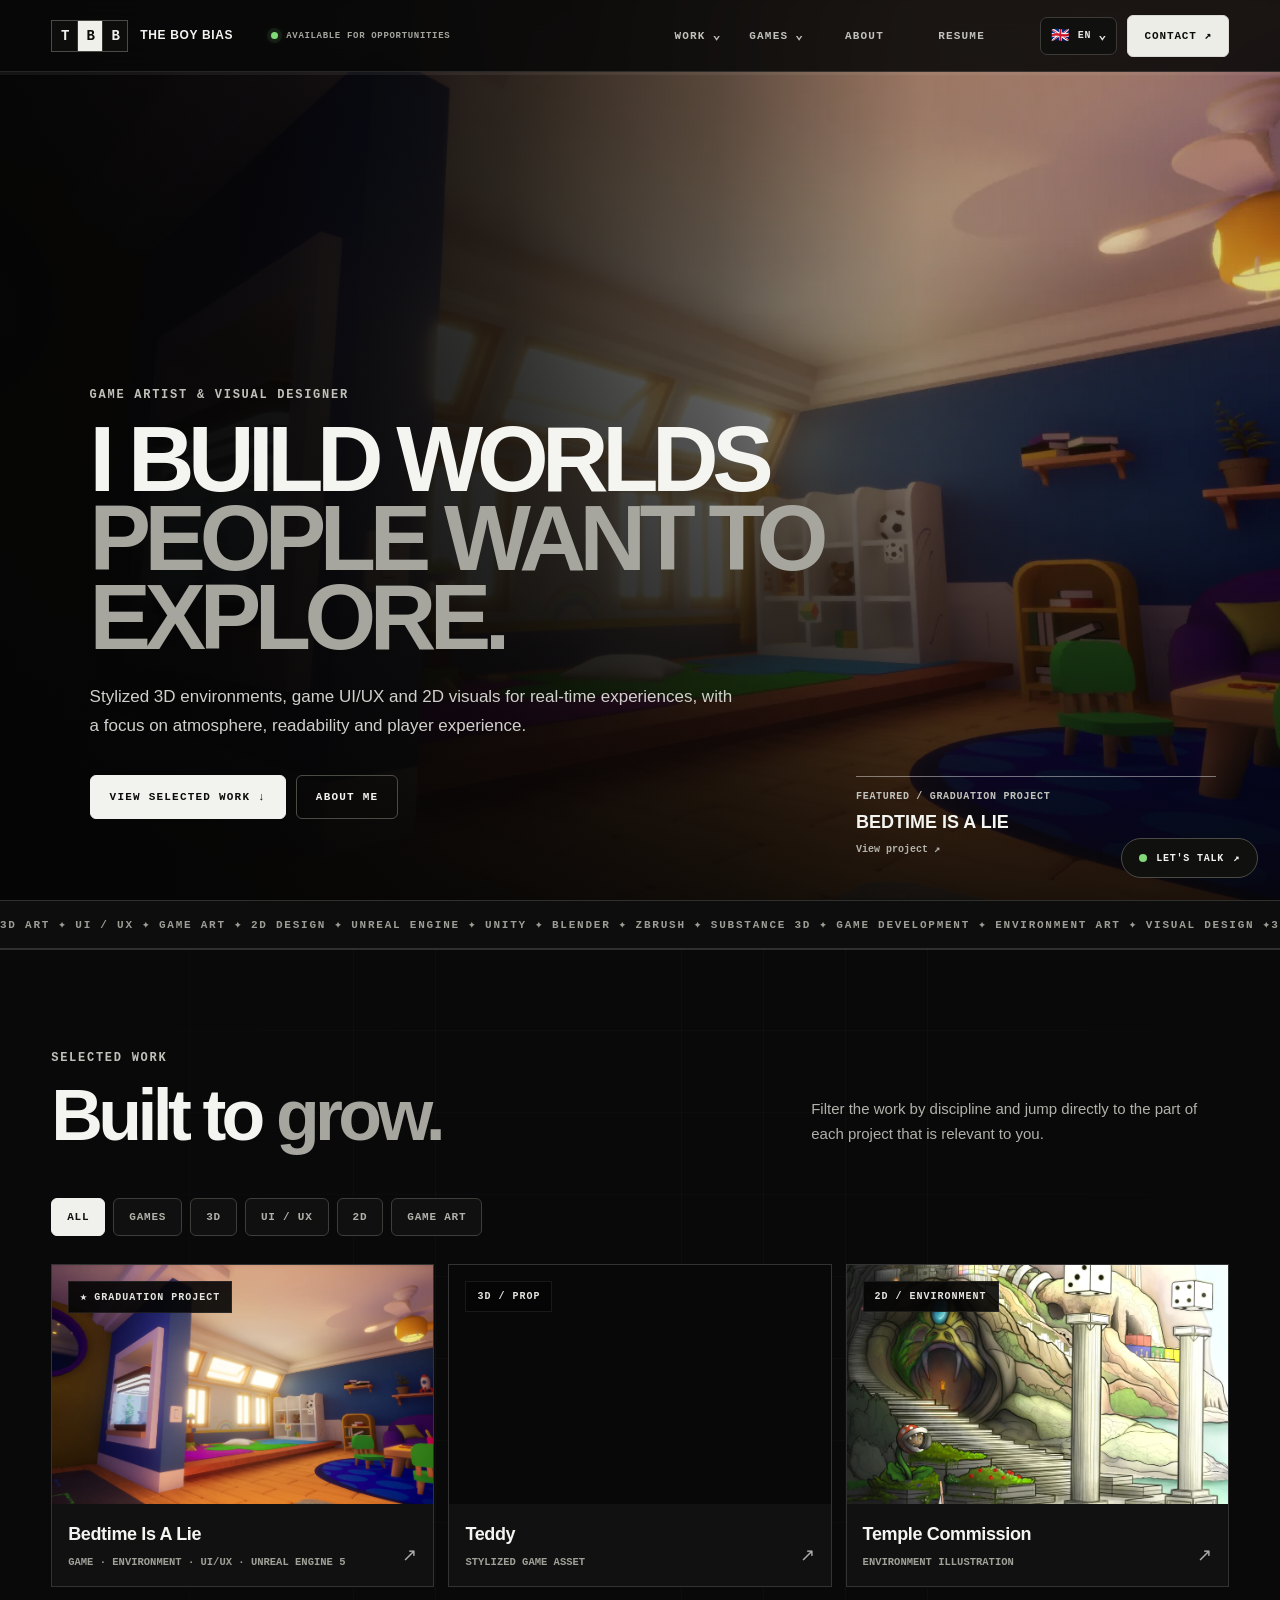
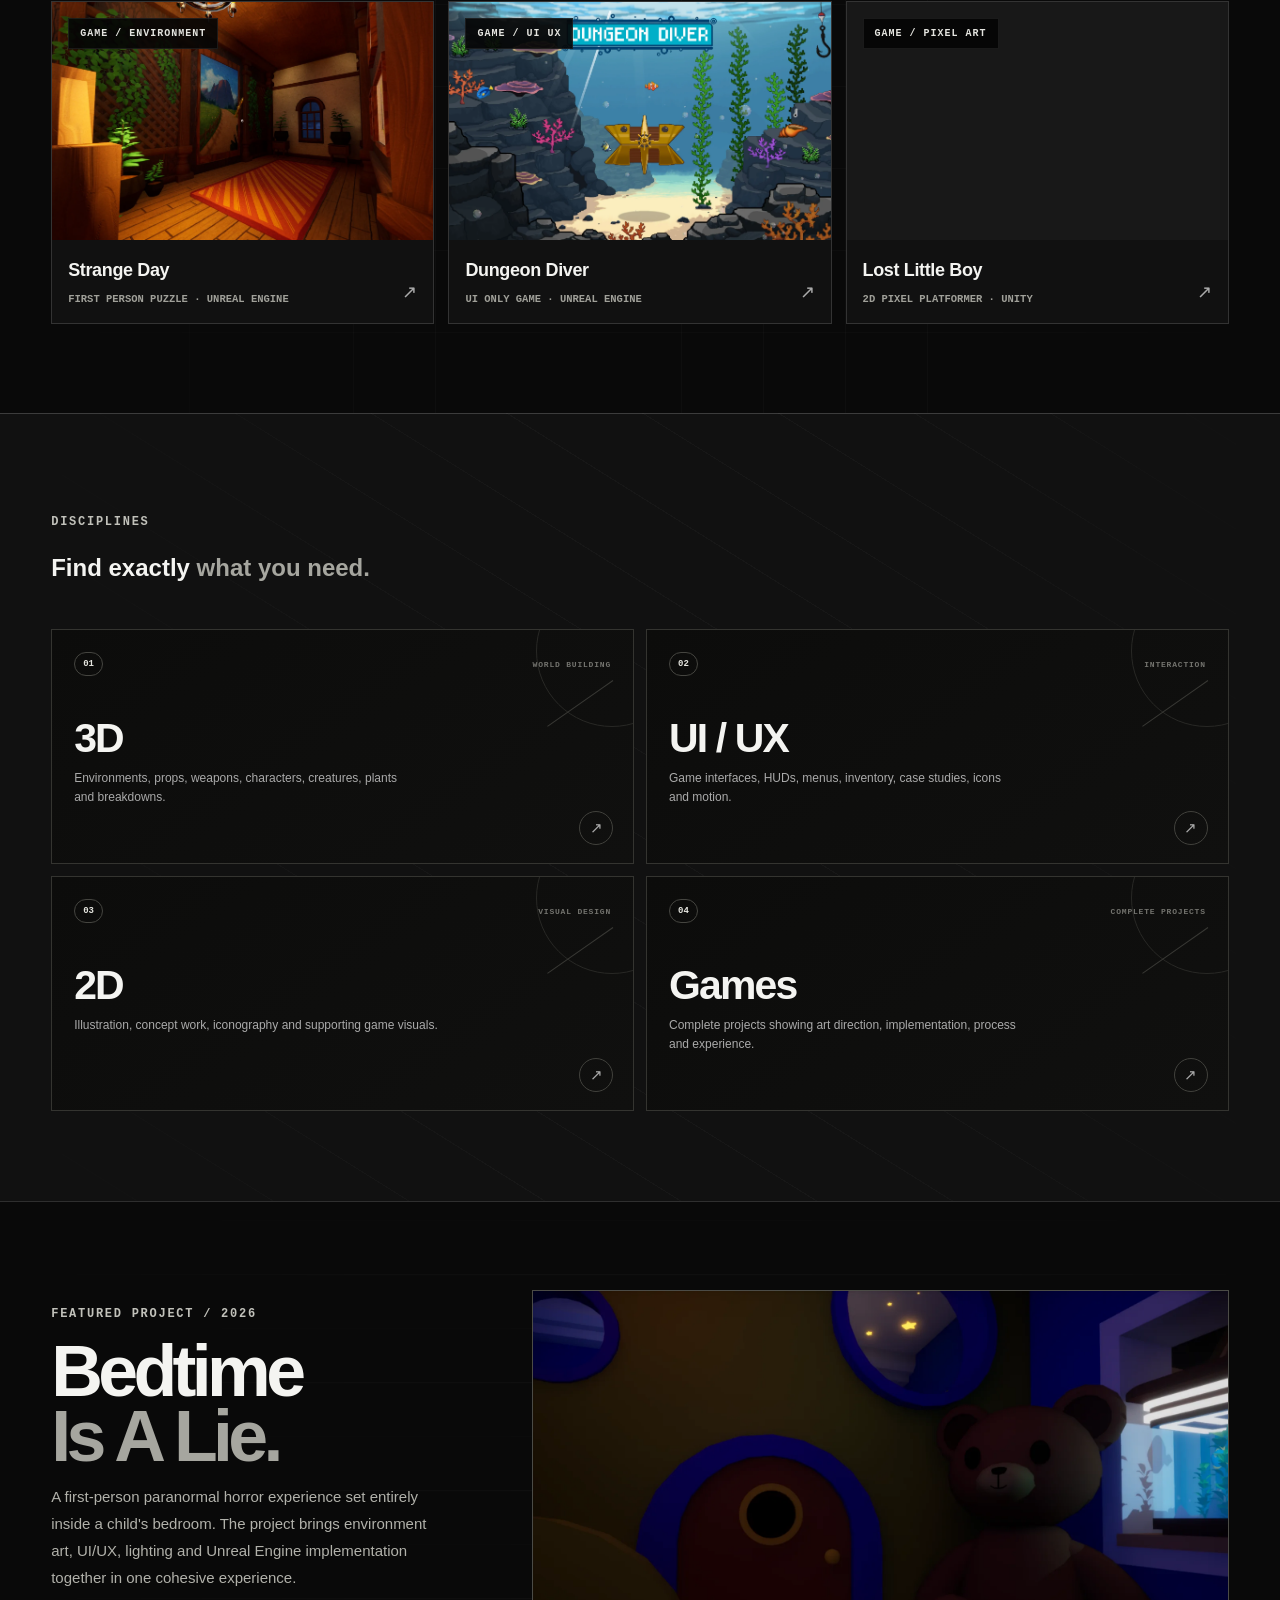
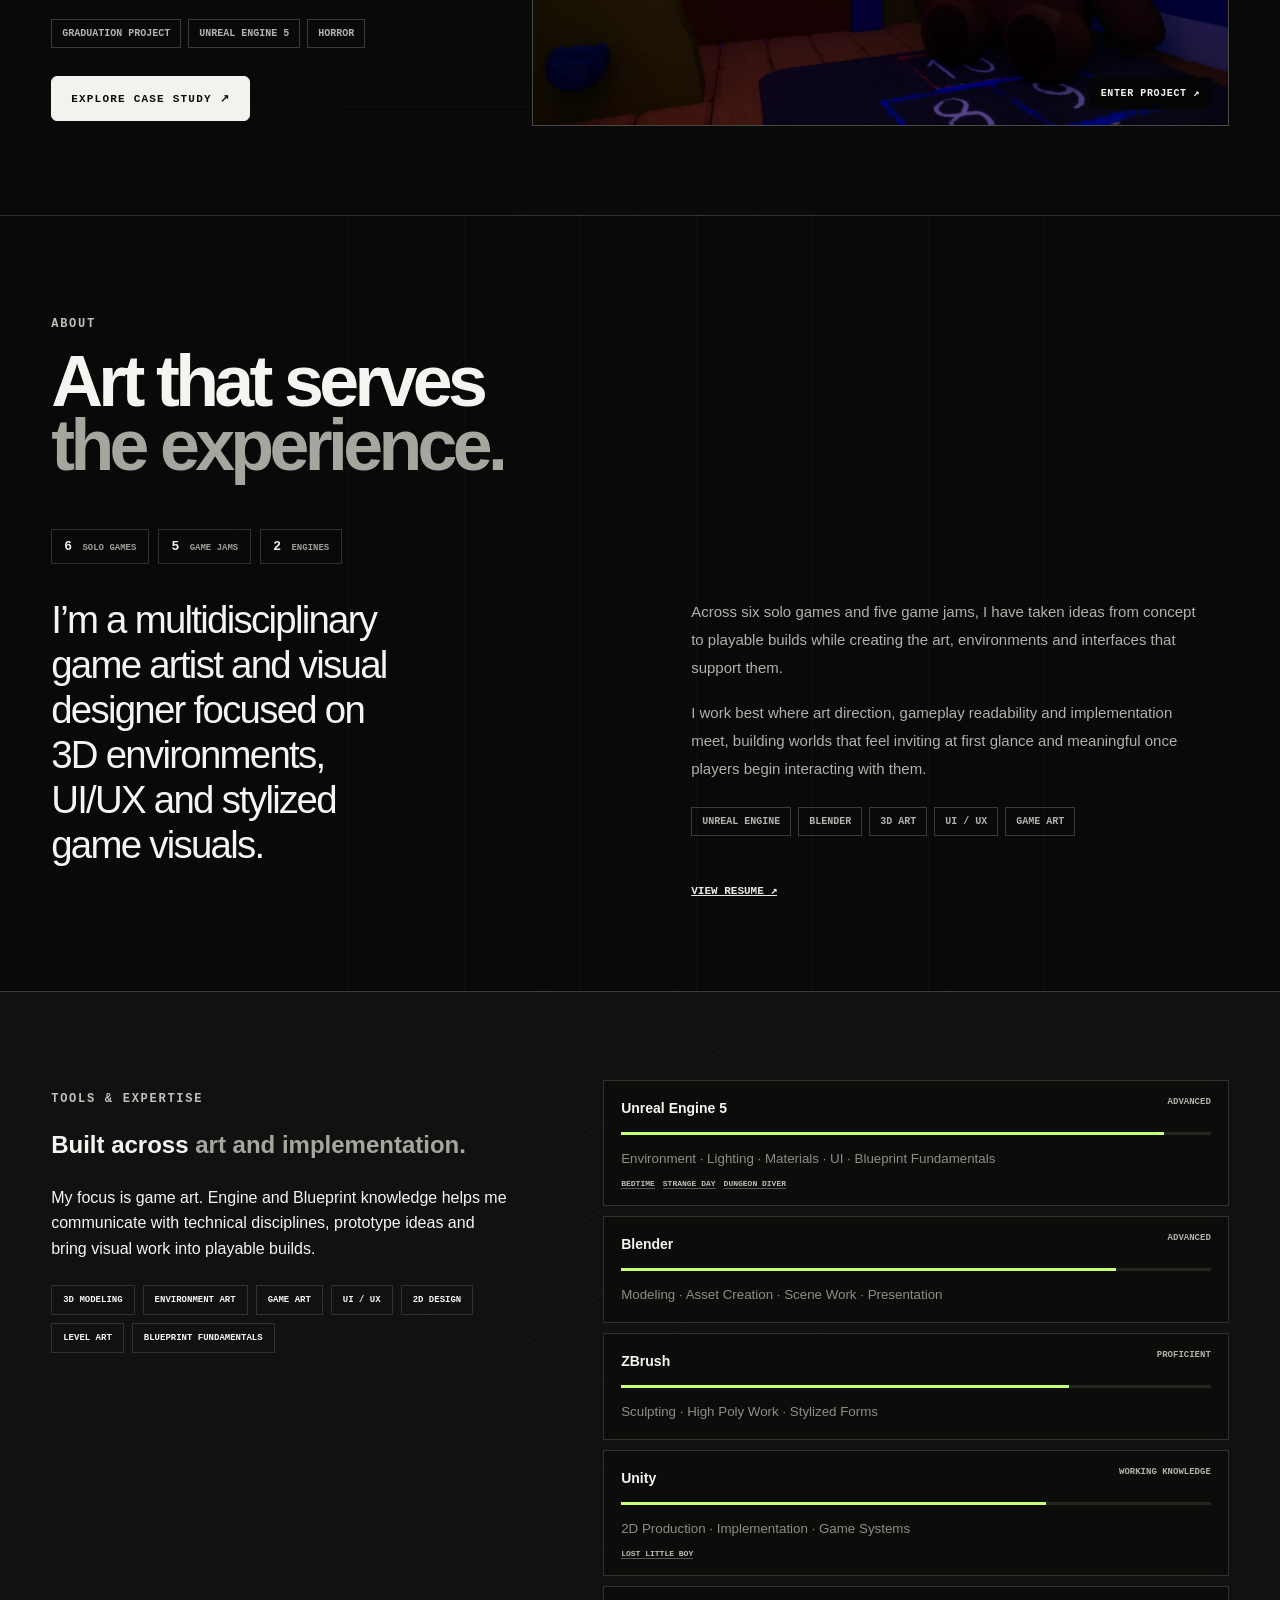
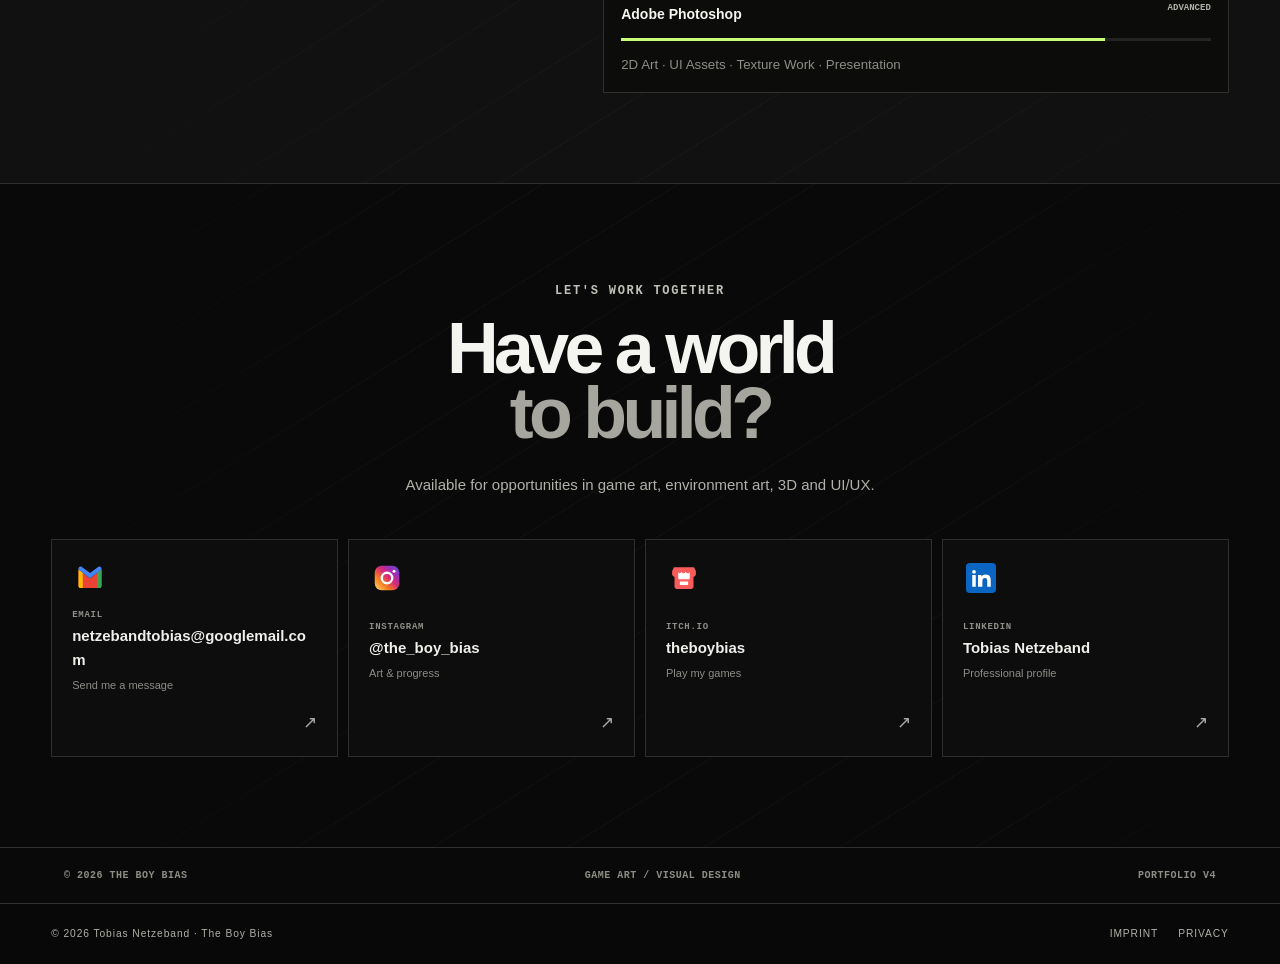
==== commit c27a2506: "Transparent Backgrounds Turnarounds" ====
--- a/index.html
+++ b/index.html
@@ -1,6 +1,6 @@
 <!DOCTYPE html>
 
-<html lang="en"><head><meta charset="utf-8"/><meta content="width=device-width,initial-scale=1" name="viewport"/><meta content="The Boy Bias  Game Artist &amp; Visual Designer. 3D, UI/UX, game art and interactive experiences." name="description"/><title>The Boy Bias  Game Artist &amp; Visual Designer</title><link href="styles-v816.css" rel="stylesheet"/></head><body id="top"><a class="skip-link" href="#main-content">Skip to content</a>
+<html lang="en"><head><meta charset="utf-8"/><meta content="width=device-width,initial-scale=1" name="viewport"/><meta content="The Boy Bias  Game Artist &amp; Visual Designer. 3D, UI/UX, game art and interactive experiences." name="description"/><title>The Boy Bias  Game Artist &amp; Visual Designer</title><link href="styles-v817.css" rel="stylesheet"/></head><body id="top"><a class="skip-link" href="#main-content">Skip to content</a>
 <header class="global-header">
 <a class="brand" href="#top"><span aria-hidden="true" class="tbb-mark"><span>T</span><span>B</span><span>B</span></span><span class="tbb-wordmark"><strong>THE BOY BIAS</strong></span></a>
 <span class="brand-status"><i></i><span>AVAILABLE FOR OPPORTUNITIES</span></span>
--- a/styles-v817.css
+++ b/styles-v817.css
@@ -0,0 +1,3501 @@
+
+:root{
+  --bg:#090909;
+  --panel:#111111;
+  --panel-2:#151515;
+  --text:#f4f4f1;
+  --muted:#b1b1aa;
+  --subtle:#85857f;
+  --line:#30302d;
+  --line-strong:#4b4b46;
+  --accent:#c8ff79;
+  --max:1600px;
+}
+*{box-sizing:border-box}
+html{scroll-behavior:smooth;background:var(--bg)}
+body{
+  margin:0;
+  background:var(--bg);
+  color:var(--text);
+  font-family:Arial,Helvetica,sans-serif;
+  font-size:16px;
+  line-height:1.6;
+  -webkit-font-smoothing:antialiased;
+  text-rendering:optimizeLegibility;
+}
+a{color:inherit}
+img,video{display:block}
+header{
+  height:82px;
+  padding:0 max(28px,5vw);
+  position:fixed;
+  z-index:50;
+  top:0;left:0;right:0;
+  display:flex;
+  align-items:center;
+  border-bottom:1px solid rgba(255,255,255,.12);
+  background:rgba(9,9,9,.88);
+  backdrop-filter:blur(18px);
+}
+.brand{
+  display:flex;gap:12px;align-items:center;text-decoration:none;
+  font-size:12px;font-weight:800;letter-spacing:.14em;
+}
+.brand b{
+  border:1px solid #8d8d86;
+  padding:8px;
+  font:600 11px monospace;
+}
+nav{margin:auto;display:flex;gap:34px}
+nav a,.status{
+  font:600 11px monospace;
+  text-transform:uppercase;
+  letter-spacing:.11em;
+  text-decoration:none;
+  color:#c2c2bc;
+  transition:.2s ease;
+}
+nav a:hover,.status:hover{color:#fff}
+.status i{
+  display:inline-block;width:8px;height:8px;background:var(--accent);
+  border-radius:50%;margin-right:8px;box-shadow:0 0 14px rgba(200,255,121,.8)
+}
+.hero{
+  height:100vh;min-height:760px;position:relative;
+  display:flex;align-items:flex-end;
+  padding:0 max(28px,7vw) 9vh;
+  overflow:hidden;
+}
+.hero-media,.hero-shade{position:absolute;inset:0}
+.hero-media img{width:100%;height:100%;object-fit:cover;filter:saturate(.92) contrast(1.05)}
+.hero-shade{
+  background:
+    linear-gradient(90deg,rgba(5,5,5,.96) 0%,rgba(5,5,5,.80) 35%,rgba(5,5,5,.20) 75%),
+    linear-gradient(0deg,rgba(8,8,8,.88) 0%,rgba(8,8,8,.10) 58%);
+}
+.hero-copy{z-index:2;max-width:1100px}
+.kicker{
+  font:700 12px monospace;
+  letter-spacing:.18em;
+  color:#c1c1ba;
+  text-transform:uppercase;
+  margin-bottom:18px;
+}
+.hero h1,.project-title h1{
+  font-size:clamp(54px,7.2vw,112px);
+  line-height:.86;
+  letter-spacing:-.07em;
+  margin:18px 0 24px;
+  font-weight:800;
+}
+.hero h1 span,h2 span,.project-title h1 span{color:#a6a69f}
+.lead{
+  max-width:680px;
+  color:#d0d0ca;
+  font-size:17px;
+  line-height:1.75;
+}
+.actions{display:flex;gap:10px;margin-top:34px;flex-wrap:wrap}
+.btn{
+  display:inline-block;
+  border:1px solid var(--line-strong);
+  padding:15px 19px;
+  text-decoration:none;
+  text-transform:uppercase;
+  font:700 11px monospace;
+  letter-spacing:.11em;
+  transition:.2s ease;
+}
+.btn:hover{border-color:#777;transform:translateY(-2px)}
+.btn.light{background:#f2f2ee;color:#0c0c0c;border-color:#f2f2ee}
+.btn.light:hover{background:#fff;border-color:#fff}
+.hero-project{
+  z-index:3;position:absolute;right:max(28px,5vw);bottom:5vh;
+  width:min(360px,30vw);
+  border-top:1px solid rgba(255,255,255,.42);
+  padding-top:14px;text-decoration:none;display:grid;gap:6px
+}
+.hero-project small{font:700 10px monospace;color:#c3c3bd;letter-spacing:.07em}
+.hero-project strong{font-size:18px}
+.hero-project span{font:600 10px monospace;color:#b3b3ac}
+.ticker{overflow:hidden;border-block:1px solid var(--line);white-space:nowrap;background:#0d0d0d}
+.ticker div{
+  padding:17px 0;
+  font:700 11px monospace;
+  color:#9d9d96;
+  letter-spacing:.16em;
+  animation:move 25s linear infinite
+}
+@keyframes move{to{transform:translateX(-35%)}}
+
+.section{
+  width:min(100%,var(--max));
+  margin:0 auto;
+  padding:clamp(92px,9vw,150px) max(28px,8vw);
+}
+.dark{
+  background:var(--panel);
+  width:100%;
+  max-width:none;
+  padding-left:max(28px,8vw);
+  padding-right:max(28px,8vw);
+}
+.dark>*{max-width:calc(var(--max) - 16vw);margin-left:auto;margin-right:auto}
+
+.head{
+  display:flex;justify-content:space-between;gap:60px;align-items:end;
+  margin-bottom:64px
+}
+.head h2,.feature h2,.contact h2,.next h2{
+  font-size:clamp(48px,5.6vw,82px);
+  letter-spacing:-.065em;
+  line-height:.9;
+  margin:0;
+  font-weight:800;
+}
+.head>p{
+  max-width:470px;
+  color:var(--muted);
+  font-size:15px;
+  line-height:1.8;
+}
+.filters{
+  display:flex;gap:8px;flex-wrap:wrap;
+  margin-bottom:28px
+}
+.filters button,.switch button{
+  border:1px solid #3d3d39;
+  background:#101010;
+  color:#b1b1aa;
+  padding:12px 15px;
+  font:700 11px monospace;
+  text-transform:uppercase;
+  letter-spacing:.07em;
+  cursor:pointer;
+  transition:.2s ease;
+}
+.filters button:hover,.switch button:hover{border-color:#777;color:#fff}
+.filters button.active,.switch button.active{
+  background:#f0f0ec;color:#111;border-color:#f0f0ec
+}
+.grid{
+  display:grid;
+  grid-template-columns:repeat(2,1fr);
+  gap:18px
+}
+.card{
+  border:1px solid var(--line);
+  text-decoration:none;
+  background:var(--panel);
+  transition:.28s ease;
+  overflow:hidden
+}
+.card:hover{transform:translateY(-5px);border-color:#666}
+.card figure{
+  height:440px;margin:0;position:relative;
+  overflow:hidden;background:#181818
+}
+.card.wide{grid-column:span 2}
+.card.wide figure{height:620px}
+.card img,.card video{
+  width:100%;height:100%;object-fit:cover;
+  transition:.6s ease
+}
+.card:hover img{transform:scale(1.015)}
+.card label{
+  position:absolute;left:16px;top:16px;
+  background:rgba(5,5,5,.90);
+  padding:9px 11px;
+  font:700 10px monospace;
+  letter-spacing:.1em;
+  color:#e4e4df;
+  border:1px solid rgba(255,255,255,.08)
+}
+.card>div{display:flex;justify-content:space-between;align-items:center;padding:20px}
+.card b{display:block;font-size:21px;letter-spacing:-.02em}
+.card small{
+  display:block;color:#a0a099;
+  font:700 10px monospace;
+  text-transform:uppercase;
+  margin-top:7px
+}
+.card em{font-style:normal;color:#aaa;font-size:18px}
+
+.discipline{
+  display:grid;grid-template-columns:1fr 1fr;
+  border-left:1px solid var(--line);border-top:1px solid var(--line);
+  margin-top:58px
+}
+.discipline a{
+  min-height:330px;
+  border-right:1px solid var(--line);
+  border-bottom:1px solid var(--line);
+  padding:28px;text-decoration:none;position:relative;
+  transition:.25s ease
+}
+.discipline a:hover{background:#171717}
+.discipline i{font:700 10px monospace;color:#979790}
+.discipline b{
+  display:block;
+  font-size:clamp(42px,4vw,62px);
+  line-height:1;
+  letter-spacing:-.055em;
+  margin-top:86px
+}
+.discipline p{
+  color:#aaa;
+  font-size:14px;
+  max-width:480px;
+  line-height:1.7
+}
+.discipline em{position:absolute;right:28px;bottom:28px;font-style:normal;color:#aaa;font-size:20px}
+
+.feature{
+  display:grid;grid-template-columns:.72fr 1.28fr;
+  gap:7vw;align-items:center
+}
+.feature>div>p:not(.kicker){
+  color:var(--muted);
+  line-height:1.8;
+  font-size:15px
+}
+.tags{display:flex;flex-wrap:wrap;gap:7px;margin:28px 0}
+.tags i{
+  font:700 10px monospace;
+  font-style:normal;
+  color:#b2b2ac;
+  border:1px solid #3a3a37;
+  padding:8px 10px
+}
+.feature-img{
+  aspect-ratio:16/10;
+  position:relative;
+  overflow:hidden;border:1px solid var(--line-strong)
+}
+.feature-img img{width:100%;height:100%;object-fit:cover}
+.feature-img span{
+  position:absolute;right:16px;bottom:16px;
+  background:rgba(5,5,5,.9);
+  padding:10px 12px;
+  font:700 10px monospace;
+  letter-spacing:.06em
+}
+.about{
+  display:grid;grid-template-columns:1fr 1fr;gap:10vw
+}
+.about .big,.project-meta .big{
+  font-size:clamp(28px,3vw,46px);
+  line-height:1.17;
+  letter-spacing:-.045em;
+  margin:0
+}
+.about>div>p{
+  color:var(--muted);
+  font-size:15px;
+  line-height:1.85
+}
+.textlink{font:700 11px monospace;text-transform:uppercase;color:#e8e8e3}
+.contact{text-align:center}
+.contact .muted,.next>p{color:var(--muted);font-size:15px}
+.contact h2{margin:18px 0 28px}
+
+footer{
+  border-top:1px solid var(--line);
+  padding:22px max(28px,5vw);
+  display:flex;justify-content:space-between;
+  color:#8d8d86;font:700 10px monospace;
+  letter-spacing:.05em
+}
+
+/* Project page */
+.project-hero{height:94vh;min-height:720px;position:relative}
+.project-hero>img{width:100%;height:100%;object-fit:cover}
+.project-overlay{
+  position:absolute;inset:0;
+  background:linear-gradient(0deg,rgba(7,7,7,.94),rgba(7,7,7,.08) 68%)
+}
+.project-title{position:absolute;left:max(28px,7vw);bottom:7vh;max-width:1100px}
+.project-title p:last-child{color:#d2d2cc;font-size:16px}
+.project-meta{
+  display:grid;grid-template-columns:1.15fr .85fr;gap:10vw
+}
+.meta-list p{
+  display:grid;grid-template-columns:145px 1fr;
+  border-top:1px solid var(--line);
+  padding:16px 0;margin:0;
+  font-size:14px;color:#d4d4ce
+}
+.meta-list span{font:700 10px monospace;color:#979790;letter-spacing:.06em}
+.video-section video{
+  width:100%;max-height:82vh;background:#000;
+  border:1px solid var(--line)
+}
+.daynight{position:relative}
+.daynight img{
+  width:100%;display:block;
+  aspect-ratio:16/9;object-fit:cover;
+  border:1px solid var(--line);
+  transition:opacity .2s ease
+}
+.switch{
+  position:absolute;z-index:2;top:18px;left:18px;
+  background:rgba(5,5,5,.90);padding:6px
+}
+.turnaround{
+  display:grid;grid-template-columns:1.45fr .55fr;
+  gap:5vw;align-items:center;margin-top:90px
+}
+.turnaround video{
+  width:100%;background:#080808;border:1px solid var(--line)
+}
+.turnaround h3{
+  font-size:clamp(34px,3.6vw,54px);
+  line-height:1;
+  letter-spacing:-.05em;
+  margin:12px 0 20px
+}
+.turnaround p:last-child{color:var(--muted);font-size:14px}
+.asset-grid{
+  display:grid;grid-template-columns:repeat(3,1fr);gap:18px
+}
+.asset-grid article{
+  border:1px solid var(--line);
+  background:var(--panel);
+  transition:.25s ease
+}
+.asset-grid article:hover{border-color:#62625d;transform:translateY(-3px)}
+.asset-grid video{
+  width:100%;aspect-ratio:1/1;object-fit:cover;background:#050505
+}
+.asset-grid h3{
+  margin:16px 16px 4px;
+  font-size:22px;
+  letter-spacing:-.02em
+}
+.asset-grid p{
+  margin:0 16px 16px;
+  font:700 10px monospace;color:#9c9c95;text-transform:uppercase
+}
+.gallery{
+  display:grid;grid-template-columns:1fr 1fr;gap:14px
+}
+.gallery img{
+  width:100%;height:100%;min-height:360px;object-fit:cover;
+  border:1px solid var(--line)
+}
+.gallery img:first-child{grid-column:span 2}
+.next{text-align:center}
+.next p{
+  max-width:680px;margin:22px auto 36px;
+  line-height:1.85
+}
+
+@media(max-width:1000px){
+  nav,.status{display:none}
+  .hero{padding:0 26px 8vh}
+  .hero-project{display:none}
+  .section{padding:90px 26px}
+  .dark{padding-left:26px;padding-right:26px}
+  .dark>*{max-width:none}
+  .head,.feature,.about,.project-meta,.turnaround{display:block}
+  .head>p{margin-top:28px}
+  .grid,.discipline,.asset-grid,.gallery{grid-template-columns:1fr}
+  .card.wide,.gallery img:first-child{grid-column:span 1}
+  .card figure,.card.wide figure{height:390px}
+  .feature-img{display:block;margin-top:48px}
+  .about>div{margin-top:34px}
+  .project-title{left:26px;right:26px}
+  .turnaround>div{margin-top:30px}
+  .asset-grid article{margin-bottom:8px}
+}
+@media(max-width:620px){
+  header{height:72px;padding:0 18px}
+  .brand{font-size:11px}
+  .hero{min-height:690px;padding-left:18px;padding-right:18px}
+  .hero h1,.project-title h1{font-size:clamp(48px,15vw,72px)}
+  .lead{font-size:15px}
+  .section{padding:76px 18px}
+  .dark{padding-left:18px;padding-right:18px}
+  .head h2,.feature h2,.contact h2,.next h2{font-size:clamp(44px,13vw,64px)}
+  .card figure,.card.wide figure{height:320px}
+  .discipline a{min-height:285px;padding:22px}
+  .discipline b{margin-top:68px}
+  .project-title{left:18px;right:18px}
+  .project-hero{min-height:650px}
+  .meta-list p{grid-template-columns:110px 1fr}
+  footer{flex-direction:column;gap:8px;padding:20px 18px}
+}
+
+
+/* V2.3 header and contact refinement */
+header{
+  height:72px;
+  padding:0 max(24px,4vw);
+  gap:34px;
+}
+.brand{
+  flex:0 0 auto;
+  font-size:12px;
+}
+.brand b{
+  padding:7px;
+  font-size:10px;
+}
+nav{
+  margin-left:auto;
+  margin-right:0;
+  gap:10px;
+  align-items:center;
+}
+nav a{
+  font-size:13px;
+  letter-spacing:.06em;
+  padding:12px 13px;
+  border-radius:2px;
+}
+nav a:hover{
+  background:#161616;
+}
+.header-actions{
+  display:flex;
+  align-items:center;
+  gap:10px;
+  margin-left:8px;
+}
+.status{
+  font-size:11px;
+  padding:10px 0;
+  white-space:nowrap;
+}
+.header-contact{
+  display:inline-flex;
+  align-items:center;
+  justify-content:center;
+  min-height:42px;
+  padding:0 16px;
+  border:1px solid #d9d9d4;
+  background:#ededE8;
+  color:#0d0d0d;
+  text-decoration:none;
+  text-transform:uppercase;
+  font:700 11px monospace;
+  letter-spacing:.08em;
+  transition:.2s ease;
+}
+.header-contact:hover{
+  background:#fff;
+  border-color:#fff;
+  transform:translateY(-1px);
+}
+.project-contact{
+  text-align:center;
+  border-top:1px solid var(--line);
+}
+.project-contact h2{
+  font-size:clamp(40px,4.8vw,72px);
+  line-height:.95;
+  letter-spacing:-.05em;
+  margin:14px 0 18px;
+}
+.project-contact>p:not(.kicker){
+  max-width:620px;
+  margin:0 auto;
+  color:var(--muted);
+  font-size:15px;
+}
+.project-contact .actions{
+  justify-content:center;
+}
+
+@media(max-width:1100px){
+  header{
+    height:68px;
+    gap:18px;
+  }
+  nav{
+    gap:2px;
+  }
+  nav a{
+    font-size:12px;
+    padding:10px 9px;
+  }
+  .status{
+    display:none;
+  }
+}
+@media(max-width:820px){
+  header{
+    justify-content:space-between;
+  }
+  nav{
+    display:none;
+  }
+  .header-actions{
+    margin-left:auto;
+  }
+  .header-contact{
+    min-height:40px;
+    padding:0 13px;
+    font-size:10px;
+  }
+}
+
+
+/* V3.1 case study layout polish */
+body{
+  overflow-x:hidden;
+}
+main, section, div, figure, article{
+  min-width:0;
+}
+img, video{
+  max-width:100%;
+}
+.v3-case .section{
+  overflow:hidden;
+}
+
+/* Homepage hero image composition */
+.hero-media img{
+  object-position:center center;
+}
+.hero-shade{
+  background:
+    linear-gradient(90deg,rgba(5,5,5,.93) 0%,rgba(5,5,5,.72) 36%,rgba(5,5,5,.16) 72%),
+    linear-gradient(0deg,rgba(7,7,7,.88) 0%,rgba(7,7,7,.06) 62%);
+}
+
+/* Project hero */
+.v3-hero{
+  height:min(900px,92vh);
+  min-height:680px;
+  overflow:hidden;
+}
+.v3-hero>img{
+  object-position:center center;
+  filter:saturate(.92) contrast(1.07);
+}
+.v3-hero .project-overlay{
+  background:
+    linear-gradient(90deg,rgba(4,4,4,.84) 0%,rgba(4,4,4,.47) 42%,rgba(4,4,4,.08) 74%),
+    linear-gradient(0deg,rgba(5,5,5,.96) 0%,rgba(5,5,5,.60) 35%,rgba(5,5,5,.06) 72%);
+}
+.v3-hero .project-title{
+  max-width:920px;
+}
+.v3-hero .project-title h1{
+  text-shadow:0 2px 18px rgba(0,0,0,.45);
+}
+.v3-hero .project-title>p:not(.kicker){
+  max-width:650px;
+  color:#ecece7;
+  font-size:17px;
+  line-height:1.65;
+}
+.hero-facts{
+  display:flex;
+  flex-wrap:wrap;
+  gap:8px;
+  margin-top:24px;
+}
+.hero-facts span{
+  padding:8px 10px;
+  border:1px solid rgba(255,255,255,.32);
+  background:rgba(5,5,5,.42);
+  backdrop-filter:blur(8px);
+  font:700 10px monospace;
+  letter-spacing:.08em;
+}
+
+/* Intro and contribution */
+.case-intro{
+  display:grid;
+  grid-template-columns:minmax(0,1.2fr) minmax(340px,.8fr);
+  gap:clamp(48px,8vw,120px);
+  align-items:start;
+}
+.case-statement h2{
+  margin:0 0 28px;
+  font-size:clamp(46px,5.4vw,78px);
+  line-height:.94;
+  letter-spacing:-.06em;
+}
+.case-statement>p:last-child{
+  max-width:720px;
+  color:var(--muted);
+  font-size:16px;
+  line-height:1.85;
+}
+.contribution{
+  width:100%;
+}
+
+/* Day and night comparison */
+.split-showcase{
+  display:grid;
+  grid-template-columns:repeat(2,minmax(0,1fr));
+  gap:16px;
+  width:100%;
+}
+.split-showcase figure{
+  margin:0;
+  position:relative;
+  overflow:hidden;
+  border:1px solid var(--line);
+  background:#080808;
+}
+.split-showcase img{
+  width:100%;
+  height:auto;
+  aspect-ratio:16/10;
+  object-fit:cover;
+}
+.split-showcase figcaption{
+  position:absolute;
+  left:14px;
+  bottom:14px;
+  padding:8px 10px;
+  background:rgba(5,5,5,.84);
+  border:1px solid rgba(255,255,255,.12);
+  font:700 10px monospace;
+  letter-spacing:.09em;
+  color:#ededE8;
+}
+
+/* Environment overview */
+.environment-feature{
+  width:100%;
+  max-width:1400px;
+  margin:0 auto;
+  position:relative;
+  overflow:hidden;
+  border:1px solid var(--line);
+  background:#080808;
+}
+.environment-feature>img{
+  width:100%;
+  height:auto;
+  aspect-ratio:16/9;
+  object-fit:cover;
+}
+.environment-notes{
+  position:absolute;
+  inset:0;
+  pointer-events:none;
+}
+.environment-notes .note{
+  position:absolute;
+  padding:7px 9px;
+  background:rgba(7,7,7,.82);
+  border:1px solid rgba(255,255,255,.22);
+  color:#f1f1ec;
+  font:700 9px monospace;
+  letter-spacing:.07em;
+  white-space:nowrap;
+}
+.environment-notes .n1{left:17%;top:45%}
+.environment-notes .n2{left:56%;top:34%}
+.environment-notes .n3{right:7%;top:23%}
+.environment-notes .n4{left:37%;bottom:13%}
+
+/* Sketches */
+.sketch-grid{
+  display:grid;
+  grid-template-columns:1.35fr .825fr .825fr;
+  gap:14px;
+  width:100%;
+  align-items:stretch;
+}
+.sketch-grid figure{
+  margin:0;
+  min-width:0;
+  overflow:hidden;
+  border:1px solid var(--line);
+  background:#0b0b0b;
+}
+.sketch-grid img{
+  width:100%;
+  height:100%;
+  min-height:330px;
+  max-height:600px;
+  object-fit:contain;
+  padding:18px;
+}
+
+/* Paranormal comparison */
+.paranormal-grid{
+  display:grid;
+  grid-template-columns:repeat(2,minmax(0,1fr));
+  gap:16px;
+  width:100%;
+}
+.paranormal-grid article{
+  overflow:hidden;
+  border:1px solid var(--line);
+  background:#0c0c0c;
+}
+.paranormal-grid video{
+  width:100%;
+  aspect-ratio:16/9;
+  object-fit:cover;
+  background:#030303;
+}
+.paranormal-grid article>div{
+  display:flex;
+  justify-content:space-between;
+  align-items:center;
+  gap:20px;
+  padding:15px 17px;
+}
+.paranormal-grid b{
+  font:700 11px monospace;
+  letter-spacing:.08em;
+}
+.paranormal-grid span{
+  color:var(--muted);
+  font-size:13px;
+}
+.horror-shot{
+  display:grid;
+  grid-template-columns:minmax(0,1.35fr) minmax(260px,.65fr);
+  align-items:center;
+  gap:clamp(32px,6vw,90px);
+  margin-top:clamp(60px,8vw,110px);
+}
+.horror-shot img{
+  width:100%;
+  height:auto;
+  max-height:700px;
+  object-fit:cover;
+  border:1px solid var(--line);
+}
+.horror-shot h3,
+.character-feature h3,
+.note-feature h3{
+  margin:12px 0 18px;
+  font-size:clamp(34px,3.5vw,55px);
+  line-height:1;
+  letter-spacing:-.05em;
+}
+
+/* Character and note feature */
+.character-feature,
+.note-feature{
+  display:grid;
+  grid-template-columns:minmax(280px,.72fr) minmax(0,1.28fr);
+  align-items:center;
+  gap:clamp(36px,7vw,110px);
+  margin-top:clamp(70px,9vw,130px);
+}
+.character-feature img{
+  width:100%;
+  max-height:680px;
+  object-fit:contain;
+  background:#0a0a0a;
+  border:1px solid var(--line);
+}
+.character-feature>div>p:last-child,
+.note-feature>div>p:last-child{
+  color:var(--muted);
+  font-size:15px;
+  line-height:1.8;
+}
+.note-feature{
+  grid-template-columns:minmax(0,1.25fr) minmax(280px,.75fr);
+}
+.note-feature img{
+  width:100%;
+  height:auto;
+  max-height:720px;
+  object-fit:contain;
+  border:1px solid var(--line);
+  background:#101010;
+}
+
+/* Final gallery */
+.v3-gallery{
+  display:grid;
+  grid-template-columns:repeat(2,minmax(0,1fr));
+  gap:14px;
+  width:100%;
+}
+.v3-gallery img{
+  width:100%;
+  height:420px;
+  object-fit:cover;
+  border:1px solid var(--line);
+}
+.v3-gallery .g-wide{
+  grid-column:1 / -1;
+  height:auto;
+  aspect-ratio:16/8;
+}
+
+/* Keep all full-width dark section content centered safely */
+.v3-case .dark>*{
+  width:100%;
+  box-sizing:border-box;
+}
+
+@media(max-width:1050px){
+  .case-intro{
+    grid-template-columns:1fr;
+  }
+  .sketch-grid{
+    grid-template-columns:1fr 1fr;
+  }
+  .sketch-grid figure:first-child{
+    grid-column:1 / -1;
+  }
+  .horror-shot,
+  .character-feature,
+  .note-feature{
+    grid-template-columns:1fr;
+  }
+  .character-feature img{
+    max-height:560px;
+  }
+  .note-feature img{
+    order:-1;
+  }
+}
+@media(max-width:760px){
+  .v3-hero{
+    min-height:620px;
+    height:82vh;
+  }
+  .v3-hero>img{
+    object-position:58% center;
+  }
+  .split-showcase,
+  .paranormal-grid,
+  .sketch-grid,
+  .v3-gallery{
+    grid-template-columns:1fr;
+  }
+  .sketch-grid figure:first-child,
+  .v3-gallery .g-wide{
+    grid-column:auto;
+  }
+  .split-showcase img{
+    aspect-ratio:16/11;
+  }
+  .environment-feature>img{
+    aspect-ratio:4/3;
+  }
+  .environment-notes .note{
+    font-size:8px;
+    padding:5px 6px;
+  }
+  .sketch-grid img{
+    min-height:240px;
+    max-height:480px;
+  }
+  .v3-gallery img,
+  .v3-gallery .g-wide{
+    height:auto;
+    aspect-ratio:4/3;
+  }
+}
+@media(max-width:520px){
+  .environment-notes{
+    display:none;
+  }
+  .v3-hero .project-title>p:not(.kicker){
+    font-size:15px;
+  }
+}
+
+
+/* V3.2 image interaction and hero composition */
+.zoomable{
+  cursor:zoom-in;
+}
+.lightbox{
+  position:fixed;
+  inset:0;
+  z-index:1000;
+  display:none;
+  align-items:center;
+  justify-content:center;
+  padding:32px;
+  background:rgba(0,0,0,.94);
+  backdrop-filter:blur(10px);
+}
+.lightbox.open{
+  display:flex;
+}
+.lightbox img{
+  max-width:min(94vw,1800px);
+  max-height:90vh;
+  width:auto;
+  height:auto;
+  object-fit:contain;
+  box-shadow:0 20px 70px rgba(0,0,0,.55);
+}
+.lightbox-close{
+  position:absolute;
+  top:20px;
+  right:24px;
+  width:46px;
+  height:46px;
+  border:1px solid rgba(255,255,255,.28);
+  background:rgba(10,10,10,.75);
+  color:#fff;
+  font-size:28px;
+  line-height:1;
+  cursor:pointer;
+}
+
+/* Homepage hero: preserve full composition and extend the left fade further right */
+.hero-media img{
+  object-position:center 52%;
+}
+.hero-shade{
+  background:
+    linear-gradient(90deg,
+      rgba(5,5,5,.98) 0%,
+      rgba(5,5,5,.93) 22%,
+      rgba(5,5,5,.80) 40%,
+      rgba(5,5,5,.58) 56%,
+      rgba(5,5,5,.22) 72%,
+      rgba(5,5,5,.05) 100%),
+    linear-gradient(0deg,rgba(7,7,7,.88) 0%,rgba(7,7,7,.05) 66%);
+}
+
+/* Bedtime hero: show less ceiling and more of the room */
+.v3-hero>img{
+  object-position:center 68%;
+}
+.v3-hero .project-overlay{
+  background:
+    linear-gradient(90deg,rgba(4,4,4,.90) 0%,rgba(4,4,4,.60) 38%,rgba(4,4,4,.14) 73%),
+    linear-gradient(0deg,rgba(5,5,5,.96) 0%,rgba(5,5,5,.62) 33%,rgba(5,5,5,.08) 68%);
+}
+
+/* Sketches reduced to two clean panels */
+.two-sketches{
+  grid-template-columns:repeat(2,minmax(0,1fr));
+}
+.two-sketches figure:first-child{
+  grid-column:auto;
+}
+.two-sketches img{
+  min-height:390px;
+  max-height:620px;
+}
+
+/* UI note gets more visual priority */
+.note-feature{
+  grid-template-columns:minmax(0,1.45fr) minmax(280px,.55fr);
+}
+.ui-note-image{
+  max-height:none !important;
+  width:100%;
+  object-fit:contain;
+}
+
+@media(max-width:1050px){
+  .note-feature{
+    grid-template-columns:1fr;
+  }
+  .two-sketches{
+    grid-template-columns:1fr;
+  }
+}
+@media(max-width:760px){
+  .v3-hero>img{
+    object-position:58% 72%;
+  }
+  .hero-media img{
+    object-position:58% center;
+  }
+  .lightbox{
+    padding:16px;
+  }
+  .lightbox-close{
+    top:12px;
+    right:12px;
+  }
+}
+
+
+/* V3.3 targeted fixes */
+
+/* Restore interactive Day and Night showcase */
+.daynight-v3{
+  position:relative;
+  width:100%;
+  overflow:hidden;
+  border:1px solid var(--line);
+  background:#080808;
+}
+.daynight-v3>img{
+  width:100%;
+  height:auto;
+  aspect-ratio:16/9;
+  object-fit:cover;
+  transition:opacity .22s ease;
+}
+.daynight-controls{
+  position:absolute;
+  z-index:3;
+  left:18px;
+  top:18px;
+  display:flex;
+  gap:6px;
+  padding:6px;
+  background:rgba(5,5,5,.86);
+  backdrop-filter:blur(8px);
+}
+.daynight-controls button{
+  min-height:40px;
+  padding:0 14px;
+  border:1px solid #484844;
+  background:#111;
+  color:#bcbcb5;
+  font:700 10px monospace;
+  letter-spacing:.08em;
+  text-transform:uppercase;
+  cursor:pointer;
+}
+.daynight-controls button.active{
+  background:#f1f1ed;
+  color:#111;
+  border-color:#f1f1ed;
+}
+.daynight-caption{
+  position:absolute;
+  z-index:2;
+  left:18px;
+  bottom:18px;
+  display:flex;
+  align-items:baseline;
+  gap:14px;
+  padding:10px 12px;
+  background:rgba(5,5,5,.78);
+  border:1px solid rgba(255,255,255,.10);
+}
+.daynight-caption b{
+  font:700 11px monospace;
+  letter-spacing:.08em;
+}
+.daynight-caption span{
+  color:#c0c0ba;
+  font-size:12px;
+}
+
+/* Bedtime hero framing: focus visibly lower into the room */
+.v3-hero>img{
+  object-position:center 82% !important;
+}
+.v3-hero .project-overlay{
+  background:
+    linear-gradient(90deg,rgba(4,4,4,.90) 0%,rgba(4,4,4,.58) 38%,rgba(4,4,4,.12) 74%),
+    linear-gradient(0deg,rgba(5,5,5,.95) 0%,rgba(5,5,5,.50) 30%,rgba(5,5,5,.03) 66%) !important;
+}
+
+/* Lightbox close button always stays clickable and visible */
+.lightbox{
+  pointer-events:none;
+}
+.lightbox.open{
+  pointer-events:auto;
+}
+.lightbox-close{
+  z-index:1002;
+  pointer-events:auto;
+}
+.lightbox img{
+  pointer-events:auto;
+}
+
+@media(max-width:760px){
+  .v3-hero>img{
+    object-position:58% 86% !important;
+  }
+  .daynight-caption{
+    right:18px;
+    flex-wrap:wrap;
+    gap:4px 10px;
+  }
+}
+
+
+/* V4 Games system */
+.games-hero{
+  min-height:72vh;position:relative;display:flex;align-items:flex-end;overflow:hidden;
+  border-bottom:1px solid var(--line);background:#080808
+}
+.games-hero>img{position:absolute;inset:0;width:100%;height:100%;object-fit:cover}
+.games-hero:after{content:"";position:absolute;inset:0;background:linear-gradient(90deg,rgba(5,5,5,.94),rgba(5,5,5,.55) 46%,rgba(5,5,5,.12)),linear-gradient(0deg,rgba(5,5,5,.96),transparent 65%)}
+.games-hero-copy{position:relative;z-index:2;width:min(1200px,calc(100% - 64px));margin:0 auto;padding:110px 0 70px}
+.games-hero h1{font-size:clamp(58px,9vw,128px);line-height:.82;letter-spacing:-.075em;margin:12px 0 28px}
+.games-hero h1 span,.game-copy h2 span{color:var(--accent)}
+.games-hero p:not(.kicker){max-width:670px;font-size:17px;line-height:1.7;color:#ddd}
+.game-facts{display:flex;flex-wrap:wrap;gap:8px;margin-top:25px}
+.game-facts i{font:700 10px monospace;font-style:normal;letter-spacing:.08em;border:1px solid rgba(255,255,255,.25);padding:8px 10px;background:rgba(5,5,5,.55)}
+.game-copy{display:grid;grid-template-columns:minmax(0,1.1fr) minmax(300px,.9fr);gap:clamp(40px,8vw,110px);align-items:start}
+.game-copy h2{font-size:clamp(42px,5.5vw,76px);line-height:.94;letter-spacing:-.055em;margin:10px 0 0}
+.game-copy .prose{color:var(--muted);font-size:16px;line-height:1.85}
+.game-copy .prose strong{color:#eee}
+.game-gallery{display:grid;grid-template-columns:repeat(2,minmax(0,1fr));gap:14px}
+.game-gallery img{width:100%;height:430px;object-fit:cover;border:1px solid var(--line);cursor:zoom-in}
+.game-gallery .wide{grid-column:1/-1;height:auto;aspect-ratio:16/8}
+.game-feature{display:grid;grid-template-columns:minmax(0,1.35fr) minmax(280px,.65fr);gap:clamp(35px,7vw,100px);align-items:center}
+.game-feature.reverse{grid-template-columns:minmax(280px,.65fr) minmax(0,1.35fr)}
+.game-feature img,.game-feature video{width:100%;max-height:720px;object-fit:contain;background:#080808;border:1px solid var(--line)}
+.game-feature h3{font-size:clamp(34px,4vw,58px);line-height:1;letter-spacing:-.05em;margin:10px 0 18px}
+.game-feature p{color:var(--muted);line-height:1.8}
+.process-pair{display:grid;grid-template-columns:repeat(2,minmax(0,1fr));gap:14px}
+.process-pair img{width:100%;height:430px;object-fit:cover;border:1px solid var(--line)}
+.pixel-strip{display:grid;grid-template-columns:repeat(5,1fr);gap:12px}
+.pixel-strip figure{margin:0;border:1px solid var(--line);background:#101010;padding:14px;display:flex;align-items:center;justify-content:center;min-height:190px}
+.pixel-strip img{max-width:100%;max-height:170px;image-rendering:pixelated}
+.hub-map{display:grid;grid-template-columns:repeat(4,1fr);gap:10px;margin-top:25px}
+.hub-map div{border:1px solid var(--line);padding:18px;background:#0d0d0d}
+.hub-map b{display:block;font-size:14px;margin-bottom:5px}.hub-map span{font:10px monospace;color:var(--muted)}
+.ui-state-row{display:grid;grid-template-columns:repeat(3,1fr);gap:12px}
+.ui-state-row figure{margin:0;padding:24px;border:1px solid var(--line);background:#0b0b0b;text-align:center}
+.ui-state-row img{height:150px;width:100%;object-fit:contain}
+.ui-state-row figcaption{font:700 10px monospace;letter-spacing:.08em;margin-top:12px;color:var(--muted)}
+.game-cta{display:flex;justify-content:space-between;align-items:center;gap:30px;border-top:1px solid var(--line);padding-top:35px}
+.game-cta h3{font-size:clamp(32px,4vw,56px);margin:0;letter-spacing:-.05em}
+.games-index{display:grid;grid-template-columns:repeat(2,minmax(0,1fr));gap:14px}
+.games-index a{position:relative;min-height:430px;overflow:hidden;border:1px solid var(--line);color:#fff;text-decoration:none}
+.games-index img{position:absolute;inset:0;width:100%;height:100%;object-fit:cover;transition:transform .45s ease}
+.games-index a:after{content:"";position:absolute;inset:0;background:linear-gradient(0deg,rgba(5,5,5,.94),rgba(5,5,5,.05) 65%)}
+.games-index a:hover img{transform:scale(1.025)}
+.games-index div{position:absolute;z-index:2;left:24px;right:24px;bottom:22px}
+.games-index b{display:block;font-size:28px;letter-spacing:-.035em}.games-index small{color:#bbb}
+@media(max-width:900px){
+ .game-copy,.game-feature,.game-feature.reverse{grid-template-columns:1fr}
+ .games-index{grid-template-columns:1fr}
+ .hub-map{grid-template-columns:repeat(2,1fr)}
+ .pixel-strip{grid-template-columns:repeat(2,1fr)}
+}
+@media(max-width:650px){
+ .games-hero-copy{width:calc(100% - 34px)}
+ .game-gallery,.process-pair,.ui-state-row{grid-template-columns:1fr}
+ .game-gallery .wide{grid-column:auto;aspect-ratio:4/3}
+ .game-gallery img,.process-pair img{height:auto;aspect-ratio:4/3}
+ .hub-map{grid-template-columns:1fr 1fr}
+ .pixel-strip{grid-template-columns:1fr 1fr}
+ .game-cta{align-items:flex-start;flex-direction:column}
+}
+
+
+/* V4.2 contact icons and Work grid refinement */
+.contact-links{
+  width:min(100%,980px);
+  margin:42px auto 0;
+  display:grid;
+  grid-template-columns:repeat(2,minmax(0,1fr));
+  gap:10px;
+}
+.contact-item{
+  min-width:0;
+  min-height:78px;
+  padding:14px 16px;
+  display:grid;
+  grid-template-columns:42px minmax(0,1fr) auto;
+  align-items:center;
+  gap:14px;
+  border:1px solid var(--line);
+  background:#0d0d0d;
+  text-align:left;
+  text-decoration:none;
+  transition:border-color .2s ease,background .2s ease,transform .2s ease;
+}
+.contact-item:hover{
+  border-color:#5f5f59;
+  background:#131313;
+  transform:translateY(-2px);
+}
+.contact-icon{
+  width:36px;
+  height:36px;
+  display:grid;
+  place-items:center;
+}
+.contact-icon svg{
+  width:30px;
+  height:30px;
+  display:block;
+}
+.contact-copy{
+  min-width:0;
+}
+.contact-copy small{
+  display:block;
+  color:#8f8f89;
+  font:700 9px monospace;
+  letter-spacing:.08em;
+  text-transform:uppercase;
+  margin-bottom:4px;
+}
+.contact-copy b{
+  display:block;
+  color:#efefeb;
+  font-size:13px;
+  overflow-wrap:anywhere;
+}
+.contact-item em{
+  font-style:normal;
+  color:#aaa;
+  font-size:17px;
+}
+
+/* Make Work behave like a visible browse grid rather than one oversized hero */
+#work .grid{
+  display:grid;
+  grid-template-columns:repeat(3,minmax(0,1fr));
+  gap:14px;
+}
+#work .card,
+#work .card:first-child,
+#work .card:nth-child(2),
+#work .card.wide{
+  grid-column:span 1;
+  min-height:0;
+}
+#work .card figure,
+#work .card.wide figure,
+#work .card:first-child figure{
+  height:auto;
+  min-height:0;
+  aspect-ratio:16/10;
+}
+#work .card figure img,
+#work .card figure video{
+  width:100%;
+  height:100%;
+  object-fit:cover;
+}
+#work .card>div{
+  min-height:76px;
+  padding:16px;
+}
+#work .card b{
+  font-size:18px;
+}
+#work .card small{
+  line-height:1.5;
+}
+
+/* Teddy remains fully visible and centered */
+#work .teddy-card figure{
+  background:#080808;
+}
+#work .teddy-card video{
+  object-fit:contain;
+  object-position:center center;
+}
+
+/* Slightly refine preview crops without replacing the chosen images */
+#work .bedtime-card img{
+  object-position:center 58%;
+}
+#work .strange-card img{
+  object-position:center center;
+}
+#work .dungeon-card img{
+  object-position:center center;
+}
+#work .lost-card img{
+  object-position:center center;
+}
+
+@media(max-width:1150px){
+  #work .grid{
+    grid-template-columns:repeat(2,minmax(0,1fr));
+  }
+}
+@media(max-width:720px){
+  .contact-links{
+    grid-template-columns:1fr;
+  }
+  #work .grid{
+    grid-template-columns:1fr;
+  }
+  #work .card figure,
+  #work .card.wide figure{
+    aspect-ratio:16/10;
+  }
+}
+
+html{scroll-behavior:smooth}.case-progress{position:fixed;top:0;left:0;height:2px;width:var(--progress,0%);background:var(--accent);z-index:10000}
+.quick-contact{position:fixed;right:22px;bottom:22px;z-index:9000}.quick-contact-toggle{border:1px solid #4b4b46;background:#10100f;color:#f3f3ef;border-radius:999px;padding:13px 17px;display:flex;align-items:center;gap:9px;font:700 10px monospace;letter-spacing:.08em;cursor:pointer}.quick-contact-toggle i{width:8px;height:8px;border-radius:50%;background:#82d977}.quick-contact-panel{position:absolute;right:0;bottom:56px;width:300px;padding:12px;background:#0b0b0a;border:1px solid #3a3a36;opacity:0;visibility:hidden;transform:translateY(8px);transition:.2s}.quick-contact.open .quick-contact-panel{opacity:1;visibility:visible;transform:none}.quick-contact-panel>small{display:block;padding:8px 10px 12px;color:#8f8f89;font:700 9px monospace}.quick-contact-panel a,.quick-contact-panel button{width:100%;box-sizing:border-box;border:0;border-top:1px solid #252522;background:transparent;color:#eee;padding:13px 10px;display:flex;justify-content:space-between;text-decoration:none;cursor:pointer}
+.project-nav{display:grid;grid-template-columns:1fr 1fr;border-top:1px solid var(--line);border-bottom:1px solid var(--line)}.project-nav a{padding:28px clamp(20px,5vw,65px);color:inherit;text-decoration:none}.project-nav a+a{border-left:1px solid var(--line);text-align:right}.project-nav small{display:block;color:var(--muted);font:700 9px monospace;letter-spacing:.1em;margin-bottom:6px}.project-nav b{font-size:clamp(18px,2vw,28px)}
+.skill-zone{display:grid;grid-template-columns:.85fr 1.15fr;gap:clamp(40px,7vw,90px)}.skill-list{display:grid;gap:10px}.skill-row{border:1px solid var(--line);padding:16px 17px;background:#0c0c0b}.skill-row-top{display:flex;justify-content:space-between;gap:20px}.skill-row b{font-size:14px}.skill-row em{font-style:normal;color:var(--muted);font:700 9px monospace}.skill-track{height:3px;background:#242421;margin:12px 0 10px;overflow:hidden}.skill-fill{display:block;height:100%;width:0;background:var(--accent);transition:width 1s cubic-bezier(.2,.8,.2,1)}.skill-row.visible .skill-fill{width:var(--skill)}.skill-row small{color:#8d8d87}.core-skills{display:flex;flex-wrap:wrap;gap:8px;margin-top:24px}.core-skills span{border:1px solid var(--line);padding:9px 11px;font:700 9px monospace}.skill-projects{display:flex;gap:8px;margin-top:9px}.skill-projects a{font:700 8px monospace;color:#bdbdb7;text-decoration:none;border-bottom:1px solid #555}
+.before-after{position:relative;overflow:hidden;border:1px solid var(--line);aspect-ratio:16/9;background:#080808}.before-after img{position:absolute;inset:0;width:100%;height:100%;object-fit:cover}.before-after .after{clip-path:inset(0 calc(100% - var(--split,50%)) 0 0)}.before-after input{position:absolute;inset:0;width:100%;height:100%;opacity:0;cursor:ew-resize;z-index:4}.before-after-line{position:absolute;top:0;bottom:0;left:var(--split,50%);width:1px;background:#fff;z-index:3}.before-after-line:after{content:"↔";position:absolute;top:50%;left:50%;transform:translate(-50%,-50%);width:42px;height:42px;border-radius:50%;display:grid;place-items:center;background:#0b0b0b;border:1px solid #666}.before-after label{position:absolute;z-index:2;top:14px;padding:7px 9px;background:#000b;font:700 9px monospace}.before-after .lab-a{left:14px}.before-after .lab-b{right:14px}
+.quick-facts{display:grid;grid-template-columns:repeat(5,1fr);border:1px solid var(--line);margin-top:30px}.quick-facts div{padding:15px;border-right:1px solid var(--line)}.quick-facts div:last-child{border:0}.quick-facts small{display:block;color:var(--muted);font:700 8px monospace;margin-bottom:5px}.quick-facts b{font-size:11px}
+@media(max-width:850px){.skill-zone{grid-template-columns:1fr}.quick-facts{grid-template-columns:1fr 1fr}}@media(max-width:600px){.project-nav{grid-template-columns:1fr}.project-nav a+a{border-left:0;border-top:1px solid var(--line);text-align:left}.quick-facts{grid-template-columns:1fr}}
+
+/* V5.4 consistency and branding */
+.brand{display:flex!important;align-items:center;gap:11px}.brand-mark{width:38px;height:30px;display:grid;place-items:center}.brand-mark svg{width:38px;height:30px}.brand-word{display:flex;align-items:baseline;gap:6px}.brand-word .the{font:700 8px monospace;letter-spacing:.12em;color:#8f8f89}.brand-word .boybias{font-weight:800;letter-spacing:-.025em}
+.quick-contact-toggle{transition:transform .2s,border-color .2s,background .2s}.quick-contact-toggle:hover{transform:translateY(-2px);border-color:#74746e;background:#171715}.cta-arrow{display:inline-block;transition:transform .2s}.quick-contact-toggle:hover .cta-arrow{transform:translateX(4px)}
+.contact-links.v54{grid-template-columns:repeat(4,minmax(0,1fr));max-width:1180px}.contact-links.v54 .contact-item{display:flex;min-height:150px;flex-direction:column;align-items:flex-start;justify-content:space-between;padding:20px}.contact-links.v54 .contact-copy b{font-size:15px}.contact-desc{display:block;margin-top:5px;color:#8d8d87;font-size:11px}.contact-arrow{align-self:flex-end;font-size:20px;transition:transform .2s}.contact-item:hover .contact-arrow{transform:translate(3px,-3px)}
+.project-actions{display:flex;gap:9px;flex-wrap:wrap;margin-top:24px}.project-action{display:inline-flex;align-items:center;border:1px solid #555;padding:12px 15px;color:#f0f0eb;text-decoration:none;font:700 9px monospace;letter-spacing:.08em;transition:.2s}.project-action:hover{background:#f0f0eb;color:#090909}
+.case-meta-unified{display:grid;grid-template-columns:repeat(5,minmax(0,1fr));border:1px solid var(--line);margin-top:26px}.case-meta-unified div{padding:15px;border-right:1px solid var(--line)}.case-meta-unified div:last-child{border:0}.case-meta-unified small{display:block;color:var(--muted);font:700 8px monospace;letter-spacing:.08em;margin-bottom:6px}.case-meta-unified b{font-size:11px;line-height:1.45}
+.comfort-v54{display:grid;grid-template-columns:minmax(0,.8fr) minmax(0,1.2fr);gap:clamp(26px,5vw,72px);align-items:center}.comfort-copy{max-width:560px}.comfort-principles{display:grid;grid-template-columns:repeat(2,1fr);gap:8px;margin-top:24px}.comfort-principles div{border:1px solid var(--line);padding:14px}.comfort-principles small{display:block;color:var(--muted);font:700 8px monospace;margin-bottom:5px}.comfort-principles b{font-size:11px}.comfort-media img{width:100%;display:block;aspect-ratio:4/3;object-fit:cover}
+@media(max-width:950px){.contact-links.v54{grid-template-columns:repeat(2,1fr)}.case-meta-unified{grid-template-columns:repeat(2,1fr)}.comfort-v54{grid-template-columns:1fr}}@media(max-width:600px){.contact-links.v54,.case-meta-unified{grid-template-columns:1fr}}
+
+/* V5.5 Bedtime correction and brand refinement */
+.brand-mark-v55{width:40px;height:32px}.brand-mark-v55 svg{width:40px;height:32px}.brand-word-v55 .boybias{letter-spacing:-.035em}
+.bedtime-project-intro{padding-top:44px!important;padding-bottom:44px!important}
+.bedtime-project-head{display:grid;grid-template-columns:1fr minmax(300px,.72fr);gap:30px;align-items:end}
+.bedtime-play{min-height:86px;border:1px solid #696963;padding:16px 18px;color:inherit;text-decoration:none;display:flex;align-items:center;justify-content:space-between;gap:18px;background:#10100f;transition:background .2s,border-color .2s,transform .2s}
+.bedtime-play:hover{background:#f0f0eb;color:#090909;border-color:#f0f0eb;transform:translateY(-2px)}
+.bedtime-play span{display:block}.bedtime-play small{display:block;font:700 8px monospace;letter-spacing:.11em;margin-bottom:6px;opacity:.65}.bedtime-play b{font-size:15px}.bedtime-play strong{font-size:25px;font-weight:400;transition:transform .2s}.bedtime-play:hover strong{transform:translate(4px,-4px)}
+.bedtime-meta{margin-top:28px}
+
+/* Compact discipline system: informative chips instead of oversized empty boxes */
+.disciplines,.discipline-list,.tags.disciplines{display:flex!important;flex-wrap:wrap!important;gap:8px!important;grid-template-columns:none!important}
+.disciplines>* ,.discipline-list>* ,.tags.disciplines>*{
+ min-height:0!important;width:auto!important;flex:0 0 auto!important;padding:9px 12px!important;
+ border:1px solid #3b3b37!important;background:#0d0d0c!important;border-radius:999px!important;
+ font:700 9px monospace!important;letter-spacing:.065em!important;line-height:1!important;
+ transition:border-color .18s,background .18s,transform .18s!important
+}
+.disciplines>*:hover,.discipline-list>*:hover,.tags.disciplines>*:hover{border-color:#77776f!important;background:#151513!important;transform:translateY(-1px)!important}
+
+/* Fallback for the common large discipline card containers in the existing site */
+.discipline-grid{display:flex!important;flex-wrap:wrap!important;gap:8px!important}
+.discipline-grid>*{min-height:0!important;padding:10px 13px!important;flex:0 0 auto!important;border-radius:999px!important}
+@media(max-width:800px){.bedtime-project-head{grid-template-columns:1fr}.bedtime-play-wrap{max-width:520px}}
+
+/* V5.6 readable TBB identity */
+.brand{gap:12px!important}.tbb-mark{height:32px;display:flex;align-items:center;border:1px solid #4b4b46;overflow:hidden;background:#0d0d0c}
+.tbb-mark span{width:25px;height:30px;display:grid;place-items:center;font:900 14px/1 monospace;letter-spacing:-.08em;color:#f1f1ed}
+.tbb-mark span+span{border-left:1px solid #343430}.tbb-mark span:nth-child(2){background:#f0f0eb;color:#0a0a09}
+.tbb-wordmark{display:flex;align-items:baseline;gap:6px;white-space:nowrap}.tbb-wordmark small{font:700 7px monospace;letter-spacing:.13em;color:#85857f}.tbb-wordmark strong{font-size:12px;letter-spacing:.025em}
+
+/* V5.6 discipline cards: compact enough to scan, expressive enough to remember */
+.discipline{gap:12px;border:0!important;margin-top:42px!important}
+.discipline a{
+ min-height:235px!important;border:1px solid #343430!important;padding:22px!important;
+ background:linear-gradient(145deg,#0c0c0b 0%,#10100f 100%);overflow:hidden;
+ display:flex;flex-direction:column;isolation:isolate
+}
+.discipline a:before{
+ content:"";position:absolute;width:150px;height:150px;border:1px solid #282825;border-radius:50%;
+ right:-55px;top:-55px;transition:transform .35s ease,border-color .35s ease;z-index:-1
+}
+.discipline a:after{
+ content:"";position:absolute;width:80px;height:1px;background:#383834;right:20px;top:50px;
+ transform:rotate(-35deg);transform-origin:right;transition:width .3s ease,background .3s ease;z-index:-1
+}
+.discipline a:hover{background:#151513!important;border-color:#676760!important;transform:translateY(-3px)}
+.discipline a:hover:before{transform:scale(1.14);border-color:#4b4b45}.discipline a:hover:after{width:115px;background:#77776f}
+.discipline-top{display:flex;justify-content:space-between;align-items:center;gap:14px}
+.discipline-top i{font:800 9px monospace!important;color:#e5e5df!important;border:1px solid #454540;border-radius:999px;padding:6px 8px}
+.discipline-top span{font:700 8px monospace;letter-spacing:.1em;color:#73736e}
+.discipline b{font-size:clamp(34px,3.2vw,48px)!important;margin-top:42px!important;letter-spacing:-.045em!important}
+.discipline p{font-size:12px!important;line-height:1.6!important;max-width:390px;margin-top:10px}
+.discipline em{right:20px!important;bottom:18px!important;width:34px;height:34px;display:grid;place-items:center;border:1px solid #41413c;border-radius:50%;font-size:15px!important}
+.discipline a:hover em{background:#efefea;color:#090909;border-color:#efefea;transform:translate(2px,-2px)}
+@media(max-width:760px){.tbb-wordmark small{display:none}.discipline a{min-height:210px!important}.discipline b{margin-top:32px!important}}
+
+/* V6 expanded games and game jam section */
+.more-games-head{margin-top:80px;padding-top:45px;border-top:1px solid var(--line);display:grid;grid-template-columns:1fr 1fr;gap:30px;align-items:end}
+.more-games-head h3{font-size:clamp(30px,3vw,46px);letter-spacing:-.045em;margin:6px 0 0}
+.more-games-head>p:last-child{color:var(--muted);max-width:520px;justify-self:end}
+.more-games-grid{display:grid;grid-template-columns:repeat(2,minmax(0,1fr));gap:14px;margin-top:28px}
+.more-game-card{border:1px solid var(--line);background:#101010;color:inherit;text-decoration:none;overflow:hidden;transition:.25s}
+.more-game-card:hover{border-color:#60605a;transform:translateY(-3px)}
+.more-game-card figure{margin:0;height:290px;background:#080808;overflow:hidden}
+.more-game-card img{width:100%;height:100%;object-fit:cover;transition:transform .45s}
+.more-game-card:first-child img{object-fit:contain;padding:28px;background:radial-gradient(circle at 50% 45%,#2b2016,#080808 72%)}
+.more-game-card:hover img{transform:scale(1.02)}
+.more-game-card>div{padding:18px}.more-game-card small{font:700 9px monospace;color:#8e8e88;letter-spacing:.07em}
+.more-game-card b{display:block;font-size:22px;margin:7px 0 4px}.more-game-card span{font-size:11px;color:#aaa}
+
+.jam-section{overflow:hidden}.jam-intro{display:grid;grid-template-columns:1.15fr .85fr;gap:60px;align-items:end;margin-bottom:50px}
+.jam-intro h2{font-size:clamp(48px,6vw,86px);line-height:.9;letter-spacing:-.06em;margin:0}.jam-intro h2 span{color:#9d9d96}
+.jam-summary{border-left:1px solid var(--line);padding-left:28px}.jam-summary b{font:700 10px monospace;letter-spacing:.09em}.jam-summary p{color:var(--muted);font-size:14px;line-height:1.75;max-width:460px}
+.jam-feature>a{position:relative;display:block;min-height:520px;border:1px solid var(--line);overflow:hidden;color:#fff;text-decoration:none;background:#080808}
+.jam-feature img{position:absolute;inset:0;width:100%;height:100%;object-fit:cover;transition:transform .55s}.jam-feature a:hover img{transform:scale(1.025)}
+.jam-overlay{position:absolute;inset:0;background:linear-gradient(90deg,rgba(5,5,5,.85),rgba(5,5,5,.18) 65%),linear-gradient(0deg,rgba(5,5,5,.82),transparent 60%)}
+.jam-copy{position:absolute;z-index:2;left:30px;bottom:28px;max-width:600px}.jam-copy small{font:700 9px monospace;color:#c1c1ba;letter-spacing:.09em}
+.jam-copy h3{font-size:clamp(42px,5vw,70px);line-height:.9;letter-spacing:-.06em;margin:10px 0}.jam-copy p{color:#d1d1cb;margin:0 0 18px}.jam-copy span{font:700 10px monospace}
+.jam-grid{display:grid;grid-template-columns:repeat(4,minmax(0,1fr));gap:12px;margin-top:12px}
+.jam-card{border:1px solid var(--line);background:#0d0d0c;color:inherit;text-decoration:none;overflow:hidden;transition:.22s}
+.jam-card:hover{transform:translateY(-3px);border-color:#64645f}.jam-card figure{margin:0;height:185px;background:#080808;overflow:hidden}
+.jam-card img{width:100%;height:100%;object-fit:cover}.jam-card:nth-child(2) img{object-fit:contain;padding:28px;background:#17141f}
+.jam-card>div{padding:15px}.jam-card small{font:700 8px monospace;color:#81817b;letter-spacing:.08em}.jam-card b{display:block;font-size:17px;margin:7px 0 5px}
+.jam-card p{color:#9a9a94;font-size:11px;line-height:1.5;min-height:34px}.jam-card span{font:700 8px monospace;color:#c1c1ba}
+.portfolio-facts{display:flex;gap:9px;flex-wrap:wrap;margin-bottom:34px}.portfolio-facts span{border:1px solid var(--line);padding:9px 12px;font:700 9px monospace;color:#9e9e97}.portfolio-facts b{color:#efefea;font-size:13px;margin-right:5px}
+@media(max-width:1050px){.jam-grid{grid-template-columns:repeat(2,1fr)}}
+@media(max-width:800px){.more-games-head,.jam-intro{grid-template-columns:1fr}.more-games-head>p:last-child{justify-self:start}.more-games-grid{grid-template-columns:1fr}.jam-summary{border-left:0;border-top:1px solid var(--line);padding:20px 0 0}.jam-feature>a{min-height:440px}}
+@media(max-width:560px){.jam-grid{grid-template-columns:1fr}.jam-card figure{height:220px}.jam-feature>a{min-height:400px}.jam-copy{left:20px;right:20px;bottom:20px}}
+
+/* V6.1 navigation and header usability */
+.tbb-wordmark{display:block!important}
+.tbb-wordmark strong{
+  font-size:12px!important;
+  letter-spacing:.055em!important;
+  white-space:nowrap;
+}
+.brand-status{
+  display:inline-flex;
+  align-items:center;
+  gap:8px;
+  margin-left:4px;
+  white-space:nowrap;
+  color:#a5a59f;
+  font:700 9px monospace;
+  letter-spacing:.075em;
+}
+.brand-status i{
+  width:7px;height:7px;border-radius:50%;
+  background:#82d977;
+  box-shadow:0 0 0 4px rgba(130,217,119,.08),0 0 10px rgba(130,217,119,.28);
+}
+header nav{margin-left:auto!important}
+header nav a{position:relative}
+header nav a:after{
+  content:"";
+  position:absolute;
+  left:10px;right:10px;bottom:5px;
+  height:1px;background:#7b7b74;
+  transform:scaleX(0);
+  transform-origin:left;
+  transition:transform .2s ease;
+}
+header nav a:hover:after{transform:scaleX(1)}
+section[id]{scroll-margin-top:86px}
+
+@media(max-width:1180px){
+  .brand-status{font-size:8px}
+}
+@media(max-width:980px){
+  .brand-status{display:none}
+}
+
+/* V6.2 dedicated 2D portfolio */
+.two-d-hero{padding-top:150px!important;padding-bottom:48px!important}.two-d-hero h1{font-size:clamp(58px,8.2vw,122px);line-height:.84;letter-spacing:-.07em;margin:16px 0 24px}.two-d-hero h1 span{color:#91918a}.two-d-hero .lead{max-width:650px;color:var(--muted);font-size:15px;line-height:1.7}
+.two-d-filters{display:flex;gap:7px;flex-wrap:wrap;margin-top:36px}.two-d-filters button{border:1px solid #3b3b37;background:#0c0c0b;color:#aaa;padding:10px 13px;font:700 9px monospace;letter-spacing:.07em;cursor:pointer}.two-d-filters button:hover,.two-d-filters button.active{background:#efefea;color:#090909;border-color:#efefea}
+.two-d-gallery{padding-top:20px!important}.art-grid{columns:3 300px;column-gap:12px}.art-card{display:inline-block;width:100%;margin:0 0 12px;border:1px solid var(--line);padding:0;background:#0b0b0a;color:inherit;text-align:left;cursor:pointer;break-inside:avoid;overflow:hidden;transition:transform .22s,border-color .22s}.art-card:hover{transform:translateY(-3px);border-color:#676760}.art-card[hidden]{display:none}.art-card figure{margin:0;background:#080808;overflow:hidden}.art-card img{width:100%;height:auto;display:block;transition:transform .4s}.art-card:hover img{transform:scale(1.015)}.art-card>div{padding:14px}.art-card small{font:700 8px monospace;color:#7f7f79;letter-spacing:.1em}.art-card b{display:block;font-size:17px;margin:5px 0 10px}.art-card span{font:700 8px monospace;color:#aaa}
+.art-lightbox{position:fixed;z-index:9999;inset:0;background:rgba(0,0,0,.94);display:none;place-items:center;padding:60px 30px}.art-lightbox.open{display:grid}.art-lightbox img{max-width:min(90vw,1500px);max-height:78vh;object-fit:contain}.art-lightbox-close{position:absolute;right:24px;top:20px;width:44px;height:44px;border:1px solid #555;background:#111;color:#fff;font-size:28px;cursor:pointer}.art-lightbox-meta{position:absolute;left:30px;bottom:22px}.art-lightbox-meta small{display:block;color:#8d8d87;font:700 8px monospace;letter-spacing:.1em}.art-lightbox-meta b{display:block;font-size:16px;margin-top:4px}
+@media(max-width:700px){.art-grid{columns:1}.two-d-hero{padding-top:120px!important}}
+
+
+/* ========================================================================
+   V8.0 CONSOLIDATED PORTFOLIO SYSTEM
+   One stable layer replaces V6.3–V7.1 experimental override stacks.
+   ======================================================================== */
+
+/* ---------- Global stability ---------- */
+html, body {
+  overflow-x: clip;
+}
+img, video {
+  max-width: 100%;
+}
+a, button {
+  -webkit-tap-highlight-color: rgba(255,255,255,.08);
+}
+a:focus-visible,
+button:focus-visible,
+input:focus-visible {
+  outline: 2px solid rgba(255,255,255,.9);
+  outline-offset: 3px;
+}
+.skip-link {
+  position: fixed;
+  z-index: 12000;
+  left: 16px;
+  top: 12px;
+  transform: translateY(-160%);
+  background: #f2f2ee;
+  color: #0b0b0a;
+  padding: 10px 14px;
+  border-radius: 6px;
+  font: 700 11px monospace;
+  text-decoration: none;
+  transition: transform .18s ease;
+}
+.skip-link:focus {
+  transform: none;
+}
+
+/* ---------- Responsive sizing without the V7.1 shrink-on-2K issue ---------- */
+.section {
+  position: relative;
+  isolation: isolate;
+  overflow: visible;
+  width: min(100%, var(--max));
+  margin: 0 auto;
+  padding-top: clamp(88px, 7vw, 128px);
+  padding-bottom: clamp(88px, 7vw, 128px);
+  padding-left: clamp(28px, 5vw, 96px);
+  padding-right: clamp(28px, 5vw, 96px);
+}
+.dark {
+  background: var(--panel);
+  width: 100%;
+  max-width: none;
+  padding-left: clamp(28px, 5vw, 96px);
+  padding-right: clamp(28px, 5vw, 96px);
+}
+.dark > * {
+  max-width: 1408px;
+  margin-left: auto;
+  margin-right: auto;
+}
+
+/* ---------- True full-viewport category separators ---------- */
+main > .section::after {
+  content: "";
+  position: absolute;
+  z-index: 20;
+  top: 0;
+  left: 50%;
+  width: 100vw;
+  height: 1px;
+  transform: translateX(-50%);
+  background: rgba(255,255,255,.15);
+  pointer-events: none;
+}
+main > .section.dark::after {
+  background: rgba(255,255,255,.18);
+}
+
+/* ---------- Exactly one texture per section, all white ---------- */
+main > .section[class*="tex-"]::before {
+  content: "";
+  position: absolute;
+  z-index: 0;
+  top: 0;
+  bottom: 0;
+  left: 50%;
+  width: 100vw;
+  transform: translateX(-50%);
+  pointer-events: none;
+  opacity: .28;
+  background-position: center center;
+  -webkit-mask-image:
+    linear-gradient(110deg,
+      transparent 0%,
+      rgba(0,0,0,.32) 12%,
+      rgba(0,0,0,.82) 31%,
+      #000 48%,
+      rgba(0,0,0,.78) 68%,
+      rgba(0,0,0,.28) 86%,
+      transparent 100%);
+  mask-image:
+    linear-gradient(110deg,
+      transparent 0%,
+      rgba(0,0,0,.32) 12%,
+      rgba(0,0,0,.82) 31%,
+      #000 48%,
+      rgba(0,0,0,.78) 68%,
+      rgba(0,0,0,.28) 86%,
+      transparent 100%);
+}
+main > .section.dark[class*="tex-"]::before {
+  opacity: .25;
+}
+main > .section[class*="tex-"] > * {
+  position: relative;
+  z-index: 2;
+}
+
+.tex-horizontal::before {
+  background-image:
+    repeating-linear-gradient(
+      0deg,
+      rgba(255,255,255,.105) 0 1px,
+      transparent 1px clamp(48px,3vw,68px)
+    );
+}
+.tex-vertical::before {
+  background-image:
+    repeating-linear-gradient(
+      90deg,
+      rgba(255,255,255,.105) 0 1px,
+      transparent 1px clamp(52px,3.2vw,72px)
+    );
+}
+.tex-diagonal::before {
+  background-image:
+    repeating-linear-gradient(
+      30deg,
+      rgba(255,255,255,.10) 0 1px,
+      transparent 1px clamp(50px,3.1vw,70px)
+    );
+}
+.tex-diagonal-reverse::before {
+  background-image:
+    repeating-linear-gradient(
+      150deg,
+      rgba(255,255,255,.10) 0 1px,
+      transparent 1px clamp(50px,3.1vw,70px)
+    );
+}
+.tex-grid-soft::before {
+  background-image:
+    linear-gradient(rgba(255,255,255,.075) 1px, transparent 1px),
+    linear-gradient(90deg, rgba(255,255,255,.075) 1px, transparent 1px);
+  background-size:
+    clamp(66px,4.2vw,92px) clamp(66px,4.2vw,92px);
+}
+.tex-dots::before {
+  opacity: .30 !important;
+  background-image:
+    radial-gradient(circle, rgba(255,255,255,.20) 1.15px, transparent 1.55px);
+  background-size:
+    clamp(24px,1.6vw,34px) clamp(24px,1.6vw,34px);
+}
+.tex-contact::before {
+  opacity: .30 !important;
+  background-image:
+    repeating-linear-gradient(
+      150deg,
+      rgba(255,255,255,.095) 0 1px,
+      transparent 1px clamp(56px,3.7vw,82px)
+    );
+  -webkit-mask-image:
+    linear-gradient(90deg,
+      transparent 0%,
+      rgba(0,0,0,.58) 17%,
+      #000 42%,
+      #000 72%,
+      transparent 100%);
+  mask-image:
+    linear-gradient(90deg,
+      transparent 0%,
+      rgba(0,0,0,.58) 17%,
+      #000 42%,
+      #000 72%,
+      transparent 100%);
+}
+
+/* ---------- Header / primary navigation ---------- */
+header {
+  height: 72px;
+}
+.header-contact {
+  border-radius: 7px !important;
+}
+header nav a[aria-current="page"] {
+  color: #f2f2ed;
+}
+header nav a[aria-current="page"]::after {
+  transform: scaleX(1);
+}
+
+/* Mobile nav button is intentionally quiet: portfolio art remains the focus. */
+.mobile-menu-toggle {
+  display: none;
+  flex: 0 0 44px;
+  width: 44px;
+  height: 44px;
+  padding: 0;
+  border: 1px solid #3d3d39;
+  border-radius: 7px;
+  background: #0f0f0e;
+  cursor: pointer;
+  align-items: center;
+  justify-content: center;
+  position: relative;
+}
+.mobile-menu-toggle span {
+  position: absolute;
+  width: 17px;
+  height: 1px;
+  background: #e9e9e4;
+  transition: transform .2s ease, top .2s ease;
+}
+.mobile-menu-toggle span:first-child { top: 17px; }
+.mobile-menu-toggle span:last-child { top: 25px; }
+header.nav-open .mobile-menu-toggle span:first-child {
+  top: 21px;
+  transform: rotate(45deg);
+}
+header.nav-open .mobile-menu-toggle span:last-child {
+  top: 21px;
+  transform: rotate(-45deg);
+}
+
+/* ---------- Typography / readable measure ---------- */
+p {
+  text-wrap: pretty;
+}
+.lead,
+.prose,
+.head > p,
+.game-feature p,
+.game-copy > p {
+  max-width: 68ch;
+}
+.head {
+  gap: clamp(38px, 5vw, 70px);
+  margin-bottom: clamp(48px, 4vw, 64px);
+}
+.head > p {
+  line-height: 1.72;
+}
+.game-copy {
+  gap: clamp(40px, 6vw, 90px);
+}
+.game-feature {
+  gap: clamp(36px, 5vw, 72px);
+}
+.card > div,
+.more-game-card > div,
+.jam-card > div {
+  align-content: center;
+}
+
+/* ---------- Recruiter scanability ---------- */
+.case-meta-unified {
+  margin-top: clamp(24px, 2.5vw, 32px);
+}
+.case-meta-unified small {
+  letter-spacing: .09em;
+}
+.case-meta-unified b,
+.contact-copy b {
+  overflow-wrap: anywhere;
+}
+.game-facts {
+  row-gap: 8px;
+}
+.games-scanbar {
+  width: 100%;
+  display: grid;
+  grid-template-columns: repeat(4, minmax(0,1fr));
+  border-top: 1px solid rgba(255,255,255,.15);
+  border-bottom: 1px solid rgba(255,255,255,.15);
+  background: #0d0d0c;
+}
+.games-scanbar span {
+  min-width: 0;
+  padding: 16px clamp(18px,3vw,34px);
+  border-right: 1px solid rgba(255,255,255,.11);
+  display: flex;
+  align-items: baseline;
+  gap: 9px;
+}
+.games-scanbar span:last-child { border-right: 0; }
+.games-scanbar b {
+  font-size: 15px;
+  letter-spacing: -.025em;
+}
+.games-scanbar small {
+  color: #85857f;
+  font: 700 8px monospace;
+  letter-spacing: .08em;
+  line-height: 1.3;
+}
+
+/* ---------- Project-specific structural fixes retained from the polished build ---------- */
+.hub-map {
+  display: grid !important;
+  grid-template-columns: repeat(2,minmax(0,1fr)) !important;
+  gap: 9px !important;
+  margin-top: 26px !important;
+}
+.hub-map > div {
+  min-width: 0 !important;
+  min-height: 94px !important;
+  padding: 16px 17px !important;
+  border: 1px solid var(--line) !important;
+  display: grid !important;
+  grid-template-columns: auto 1fr !important;
+  grid-template-rows: auto auto !important;
+  column-gap: 12px !important;
+  align-content: center !important;
+  background: rgba(255,255,255,.018) !important;
+}
+.hub-map small {
+  grid-row: 1/3;
+  align-self: center;
+  font: 700 8px monospace;
+  color: #66665f;
+}
+.hub-map b {
+  font-size: 14px !important;
+  line-height: 1.15 !important;
+  margin: 0 !important;
+  white-space: normal !important;
+}
+.hub-map span {
+  font: 700 9px monospace !important;
+  color: #8f8f88 !important;
+  margin-top: 5px !important;
+}
+
+.section .game-cta {
+  border-top: 0 !important;
+}
+.play-section .game-cta {
+  padding-top: 0 !important;
+  margin-top: 0 !important;
+}
+
+.dungeon-hero > img {
+  transform: none !important;
+  object-position: center center !important;
+}
+.lost-hero > img {
+  image-rendering: pixelated;
+  object-position: center center !important;
+}
+.pixel-strip .pixel-wide img {
+  image-rendering: pixelated;
+  object-fit: contain !important;
+}
+
+/* Hero readability restored consistently across case studies. */
+body.case-study .games-hero::after,
+.lost-hero::after,
+.dungeon-hero::after {
+  content: "";
+  position: absolute;
+  inset: 0;
+  z-index: 1;
+  pointer-events: none;
+  background:
+    linear-gradient(90deg,
+      rgba(5,5,5,.94) 0%,
+      rgba(5,5,5,.68) 42%,
+      rgba(5,5,5,.16) 78%),
+    linear-gradient(0deg,
+      rgba(5,5,5,.92) 0%,
+      rgba(5,5,5,.08) 62%);
+}
+body.case-study .games-hero-copy {
+  position: relative;
+  z-index: 2;
+}
+
+/* Games landing uses the same visual treatment as the homepage hero. */
+.games-hero-home::after { content: none !important; }
+.games-hero-home > img {
+  filter: saturate(.92) contrast(1.05);
+  object-position: center center;
+}
+.games-home-shade {
+  position: absolute;
+  inset: 0;
+  z-index: 1;
+  background:
+    linear-gradient(90deg,
+      rgba(5,5,5,.96) 0%,
+      rgba(5,5,5,.80) 35%,
+      rgba(5,5,5,.20) 75%),
+    linear-gradient(0deg,
+      rgba(8,8,8,.88) 0%,
+      rgba(8,8,8,.10) 58%);
+}
+.games-hero-home .games-hero-copy { z-index: 2; }
+
+/* Lost Little Boy combined world gallery */
+.lost-worlds-gallery {
+  grid-template-columns: repeat(2,minmax(0,1fr)) !important;
+}
+.lost-worlds-gallery .wide {
+  grid-column: 1 / -1 !important;
+}
+.lost-worlds-gallery img {
+  min-height: 260px;
+  object-fit: cover;
+}
+
+/* 2D page: preserve visual hierarchy while keeping the gallery art-first. */
+.two-d-gallery {
+  padding-top: clamp(32px, 4vw, 54px) !important;
+}
+
+/* ---------- Responsive behavior ---------- */
+@media (max-width: 1180px) {
+  .brand-status { display: none; }
+}
+
+/* The original desktop nav disappears around tablet width; replace it with a real drawer. */
+@media (max-width: 1000px) {
+  .mobile-menu-toggle {
+    display: inline-flex;
+  }
+  header {
+    gap: 12px;
+  }
+  header nav {
+    display: flex !important;
+    position: fixed;
+    z-index: 49;
+    top: 68px;
+    left: 0;
+    right: 0;
+    margin: 0 !important;
+    padding: 12px 18px 20px;
+    flex-direction: column;
+    gap: 2px !important;
+    background: rgba(9,9,9,.98);
+    border-bottom: 1px solid rgba(255,255,255,.14);
+    backdrop-filter: blur(18px);
+    opacity: 0;
+    visibility: hidden;
+    transform: translateY(-10px);
+    transition: opacity .18s ease, transform .18s ease, visibility .18s ease;
+  }
+  header.nav-open nav {
+    opacity: 1;
+    visibility: visible;
+    transform: none;
+  }
+  header nav a {
+    width: 100%;
+    min-height: 48px;
+    padding: 0 8px !important;
+    display: flex;
+    align-items: center;
+    border-bottom: 1px solid rgba(255,255,255,.07);
+  }
+  header nav a:last-child {
+    border-bottom: 0;
+  }
+  .section {
+    padding: 90px 26px;
+  }
+  .dark {
+    padding-left: 26px;
+    padding-right: 26px;
+  }
+  .dark > * {
+    max-width: none;
+  }
+}
+
+@media (max-width: 760px) {
+  .section {
+    padding: 76px 18px;
+  }
+  .dark {
+    padding-left: 18px;
+    padding-right: 18px;
+  }
+  main > .section[class*="tex-"]::before {
+    opacity: .21;
+  }
+  main > .section.dark[class*="tex-"]::before {
+    opacity: .19;
+  }
+  .tex-dots::before {
+    opacity: .24 !important;
+  }
+  .tex-contact::before {
+    opacity: .22 !important;
+  }
+  .games-scanbar {
+    grid-template-columns: repeat(2,minmax(0,1fr));
+  }
+  .games-scanbar span:nth-child(2) {
+    border-right: 0;
+  }
+  .games-scanbar span:nth-child(-n+2) {
+    border-bottom: 1px solid rgba(255,255,255,.11);
+  }
+  .quick-contact {
+    display: none;
+  }
+  .lost-worlds-gallery {
+    grid-template-columns: 1fr !important;
+  }
+  .lost-worlds-gallery .wide {
+    grid-column: auto !important;
+  }
+}
+
+@media (max-width: 560px) {
+  .tbb-wordmark {
+    display: none !important;
+  }
+  .header-contact {
+    min-height: 44px;
+    padding: 0 12px !important;
+  }
+  .mobile-menu-toggle {
+    flex-basis: 44px;
+  }
+  .hub-map {
+    grid-template-columns: 1fr !important;
+  }
+}
+
+@media (min-width: 1800px) {
+  /* Cap padding instead of letting 8vw consume the usable 2K/ultrawide canvas. */
+  .section {
+    padding-left: 96px;
+    padding-right: 96px;
+  }
+  .dark {
+    padding-left: 96px;
+    padding-right: 96px;
+  }
+}
+
+/* ---------- Reduced motion ---------- */
+@media (prefers-reduced-motion: reduce) {
+  html { scroll-behavior: auto; }
+  *, *::before, *::after {
+    animation-duration: .01ms !important;
+    animation-iteration-count: 1 !important;
+    transition-duration: .01ms !important;
+  }
+  .ticker-track {
+    animation: none !important;
+  }
+}
+
+
+/* Touch-specific ergonomics without inflating desktop controls. */
+@media (pointer: coarse) {
+  .mobile-menu-toggle {
+    width: 48px;
+    height: 48px;
+    flex-basis: 48px;
+  }
+  .header-contact,
+  .btn,
+  .project-action,
+  .filters button,
+  .switch button,
+  .two-d-filters button,
+  .art-lightbox-close {
+    min-height: 48px;
+  }
+}
+
+
+/* ========================================================================
+   V8.1 AESTHETIC + LARGE-SCREEN POLISH
+   Based on rendered FHD / 2K / mobile review.
+   ======================================================================== */
+
+:root{
+  /* Same visual density at FHD, but deliberately expands on 2K. */
+  --portfolio-content:clamp(1400px,74vw,1880px);
+  --portfolio-gutter:clamp(24px,4vw,96px);
+}
+
+/* ---------- Large-screen scaling ----------
+   Sections now span the viewport while the content frame can grow from
+   ~1400px at FHD to ~1880px at 2K. This keeps 2K from looking miniature. */
+.section,
+.dark{
+  width:100%!important;
+  max-width:none!important;
+  padding-left:var(--portfolio-gutter)!important;
+  padding-right:var(--portfolio-gutter)!important;
+}
+.section > *,
+.dark > *{
+  width:min(100%,var(--portfolio-content));
+  max-width:var(--portfolio-content)!important;
+  margin-left:auto;
+  margin-right:auto;
+}
+
+/* Full-width separators and textures must never inherit the content frame. */
+main > .section::after,
+main > .section[class*="tex-"]::before{
+  width:100vw!important;
+  max-width:none!important;
+  margin:0!important;
+}
+
+/* Games hero aligns to the same content frame instead of a fixed 1200px box. */
+.games-hero-copy{
+  width:min(var(--portfolio-content),calc(100% - (var(--portfolio-gutter) * 2)))!important;
+  max-width:none!important;
+}
+
+/* ---------- Coherent drafting texture family ----------
+   Every section still uses exactly one white texture layer. Patterns are
+   deliberately sparse and use alternating primary / secondary hairlines. */
+main > .section[class*="tex-"]::before{
+  opacity:.31!important;
+  background-position:center center!important;
+  -webkit-mask-image:linear-gradient(90deg,
+    transparent 0%,
+    rgba(0,0,0,.28) 10%,
+    rgba(0,0,0,.82) 28%,
+    #000 48%,
+    rgba(0,0,0,.86) 78%,
+    rgba(0,0,0,.28) 93%,
+    transparent 100%)!important;
+  mask-image:linear-gradient(90deg,
+    transparent 0%,
+    rgba(0,0,0,.28) 10%,
+    rgba(0,0,0,.82) 28%,
+    #000 48%,
+    rgba(0,0,0,.86) 78%,
+    rgba(0,0,0,.28) 93%,
+    transparent 100%)!important;
+}
+main > .section.dark[class*="tex-"]::before{opacity:.27!important}
+
+.tex-horizontal::before{
+  background-image:repeating-linear-gradient(
+    0deg,
+    rgba(255,255,255,.10) 0 1px,
+    transparent 1px clamp(54px,2.7vw,72px),
+    rgba(255,255,255,.035) clamp(54px,2.7vw,72px) calc(clamp(54px,2.7vw,72px) + 1px),
+    transparent calc(clamp(54px,2.7vw,72px) + 1px) clamp(108px,5.4vw,144px)
+  )!important;
+}
+.tex-vertical::before{
+  background-image:repeating-linear-gradient(
+    90deg,
+    rgba(255,255,255,.10) 0 1px,
+    transparent 1px clamp(58px,2.9vw,78px),
+    rgba(255,255,255,.035) clamp(58px,2.9vw,78px) calc(clamp(58px,2.9vw,78px) + 1px),
+    transparent calc(clamp(58px,2.9vw,78px) + 1px) clamp(116px,5.8vw,156px)
+  )!important;
+}
+.tex-diagonal::before{
+  background-image:repeating-linear-gradient(
+    32deg,
+    rgba(255,255,255,.10) 0 1px,
+    transparent 1px clamp(72px,3.8vw,96px)
+  )!important;
+}
+.tex-diagonal-reverse::before{
+  background-image:repeating-linear-gradient(
+    148deg,
+    rgba(255,255,255,.10) 0 1px,
+    transparent 1px clamp(72px,3.8vw,96px)
+  )!important;
+}
+.tex-grid-soft::before{
+  opacity:.24!important;
+  background-image:
+    linear-gradient(rgba(255,255,255,.075) 1px,transparent 1px),
+    linear-gradient(90deg,rgba(255,255,255,.075) 1px,transparent 1px)!important;
+  background-size:clamp(82px,4.6vw,112px) clamp(82px,4.6vw,112px)!important;
+}
+.tex-dots::before{
+  opacity:.32!important;
+  background-image:radial-gradient(circle,rgba(255,255,255,.20) 1px,transparent 1.45px)!important;
+  background-size:clamp(28px,1.5vw,38px) clamp(28px,1.5vw,38px)!important;
+}
+.tex-contact::before{
+  opacity:.29!important;
+  background-image:repeating-linear-gradient(
+    148deg,
+    rgba(255,255,255,.095) 0 1px,
+    transparent 1px clamp(72px,3.8vw,96px)
+  )!important;
+}
+
+/* ---------- Typography / alignment ---------- */
+body{
+  font-family:ui-sans-serif,-apple-system,BlinkMacSystemFont,"Segoe UI",Helvetica,Arial,sans-serif!important;
+}
+.kicker,
+nav a,
+.btn,
+.filters button,
+.switch button,
+.two-d-filters button,
+.game-facts i,
+.games-scanbar small,
+.games-scanbar b{
+  font-family:ui-monospace,SFMono-Regular,Menlo,Monaco,Consolas,"Liberation Mono",monospace!important;
+}
+.kicker{letter-spacing:.145em!important}
+
+/* A real two-column editorial header is more stable than space-between flex. */
+.head{
+  display:grid!important;
+  grid-template-columns:minmax(0,1.25fr) minmax(300px,.75fr)!important;
+  gap:clamp(42px,5vw,84px)!important;
+  align-items:end!important;
+}
+.head > p{
+  margin:0!important;
+  max-width:56ch!important;
+  justify-self:end;
+  font-size:clamp(15px,.28vw + 10px,17px)!important;
+  line-height:1.72!important;
+}
+
+.about{
+  grid-template-columns:minmax(0,1.08fr) minmax(320px,.92fr)!important;
+  gap:clamp(56px,8vw,130px)!important;
+}
+.about > div > p,
+.feature > div > p:not(.kicker),
+.game-feature p{
+  font-size:clamp(15px,.22vw + 11px,17px)!important;
+}
+
+/* ---------- Buttons / micro-interaction ---------- */
+.btn,
+.filters button,
+.switch button,
+.two-d-filters button,
+.header-contact{
+  border-radius:6px!important;
+}
+.btn:hover,
+.card:hover,
+.more-game-card:hover,
+.jam-card:hover,
+.art-card:hover{
+  transform:translateY(-2px)!important;
+}
+
+.card,
+.games-index a,
+.more-game-card,
+.jam-card,
+.art-card,
+.contact-item{
+  border-color:rgba(255,255,255,.14)!important;
+}
+.card:hover,
+.games-index a:hover,
+.more-game-card:hover,
+.jam-card:hover,
+.art-card:hover,
+.contact-item:hover{
+  border-color:rgba(255,255,255,.34)!important;
+}
+.card small{font-size:10.5px!important;line-height:1.4!important}
+
+/* ---------- Games production rail ----------
+   Four genuinely equal cells with the same internal vertical rhythm. */
+.games-scanbar{
+  width:100%!important;
+  border-top:1px solid rgba(255,255,255,.16)!important;
+  border-bottom:1px solid rgba(255,255,255,.16)!important;
+  background:#0c0c0b!important;
+}
+.games-scanbar-inner{
+  width:min(var(--portfolio-content),calc(100% - (var(--portfolio-gutter) * 2)));
+  margin:0 auto;
+  display:grid;
+  grid-template-columns:repeat(4,minmax(0,1fr));
+  border-left:1px solid rgba(255,255,255,.10);
+  border-right:1px solid rgba(255,255,255,.10);
+}
+.games-scanbar span{
+  min-width:0;
+  min-height:82px;
+  padding:15px clamp(18px,2vw,30px)!important;
+  display:flex!important;
+  flex-direction:column;
+  align-items:flex-start!important;
+  justify-content:center;
+  gap:6px!important;
+  border-right:1px solid rgba(255,255,255,.10)!important;
+}
+.games-scanbar span:last-child{border-right:0!important}
+.games-scanbar b{
+  font-size:clamp(16px,1vw,20px)!important;
+  line-height:1!important;
+  letter-spacing:-.025em!important;
+  white-space:nowrap;
+}
+.games-scanbar small{
+  font-size:9px!important;
+  line-height:1.25!important;
+  letter-spacing:.09em!important;
+  color:#8f8f88!important;
+}
+
+/* ---------- Games overview hierarchy ----------
+   Best project first, then the remaining three at equal weight. */
+@media(min-width:1181px){
+  .games-index{
+    grid-template-columns:repeat(3,minmax(0,1fr))!important;
+    gap:16px!important;
+  }
+  .games-index a:first-child{
+    grid-column:1 / -1;
+    min-height:520px!important;
+  }
+  .games-index a:not(:first-child){min-height:360px!important}
+  .games-index a:first-child b{font-size:34px!important}
+  .games-index a:first-child small{font-size:12px!important}
+}
+.games-index small{
+  font-size:11px!important;
+  line-height:1.45!important;
+}
+
+/* The section itself already supplies the full-width separator.
+   This old inner border was the short / broken-looking white line. */
+.more-games-head{
+  margin-top:0!important;
+  padding-top:0!important;
+  border-top:0!important;
+  display:grid!important;
+  grid-template-columns:minmax(0,1.15fr) minmax(300px,.85fr)!important;
+  grid-template-areas:
+    "kicker copy"
+    "title copy"!important;
+  column-gap:clamp(50px,7vw,110px)!important;
+  row-gap:8px!important;
+  align-items:end!important;
+}
+.more-games-head .kicker{grid-area:kicker;margin:0!important}
+.more-games-head h3{
+  grid-area:title;
+  margin:0!important;
+  font-size:clamp(38px,3.5vw,58px)!important;
+  line-height:1!important;
+}
+.more-games-head > p:last-child{
+  grid-area:copy;
+  justify-self:end!important;
+  align-self:end;
+  margin:0!important;
+  max-width:54ch!important;
+  font-size:15px!important;
+  line-height:1.75!important;
+}
+.more-games-grid{margin-top:42px!important;gap:16px!important}
+
+/* Game Jam hierarchy: keep it strong, but align intro to the shared grid. */
+.jam-intro{
+  grid-template-columns:minmax(0,1.15fr) minmax(300px,.85fr)!important;
+  gap:clamp(50px,7vw,110px)!important;
+}
+.jam-summary{padding-left:clamp(24px,2vw,34px)!important}
+
+/* ---------- Large-display type scaling ---------- */
+@media(min-width:2000px){
+  .hero h1,.project-title h1{font-size:clamp(92px,5vw,128px)!important}
+  .games-hero h1{font-size:clamp(104px,5.2vw,142px)!important}
+  .head h2,.feature h2,.contact h2,.next h2{font-size:clamp(66px,3.8vw,96px)!important}
+  .game-copy h2{font-size:clamp(62px,3.5vw,90px)!important}
+  .game-feature h3{font-size:clamp(46px,2.7vw,66px)!important}
+  nav a{font-size:12px!important}
+}
+
+/* ---------- Tablet / mobile ---------- */
+@media(max-width:1180px){
+  .games-index{grid-template-columns:repeat(2,minmax(0,1fr))!important}
+  .games-index a{min-height:390px!important}
+}
+@media(max-width:900px){
+  .head,
+  .more-games-head,
+  .jam-intro{
+    grid-template-columns:1fr!important;
+    grid-template-areas:none!important;
+    gap:20px!important;
+  }
+  .head > p,
+  .more-games-head > p:last-child{
+    justify-self:start!important;
+  }
+  .more-games-head .kicker,
+  .more-games-head h3,
+  .more-games-head > p:last-child{grid-area:auto!important}
+  .jam-summary{
+    border-left:0!important;
+    border-top:1px solid rgba(255,255,255,.12)!important;
+    padding:22px 0 0!important;
+  }
+  .about{grid-template-columns:1fr!important;gap:32px!important}
+}
+@media(max-width:760px){
+  :root{--portfolio-gutter:18px}
+  main > .section[class*="tex-"]::before{
+    opacity:.22!important;
+    -webkit-mask-image:linear-gradient(180deg,transparent 0%,#000 18%,#000 82%,transparent 100%)!important;
+    mask-image:linear-gradient(180deg,transparent 0%,#000 18%,#000 82%,transparent 100%)!important;
+  }
+  .games-scanbar-inner{
+    width:100%;
+    grid-template-columns:repeat(2,minmax(0,1fr));
+    border-left:0;
+    border-right:0;
+  }
+  .games-scanbar span{min-height:72px!important}
+  .games-scanbar span:nth-child(2){border-right:0!important}
+  .games-scanbar span:nth-child(-n+2){border-bottom:1px solid rgba(255,255,255,.10)!important}
+  .games-index{grid-template-columns:1fr!important}
+  .games-index a{min-height:320px!important}
+  .more-games-grid{margin-top:30px!important}
+}
+
+
+/* V8.1 final stat-rail correction: outer rail is not a grid item itself. */
+.games-scanbar{
+  display:block!important;
+}
+
+
+
+/* ========================================================================
+   V8.6 BALANCED CASE-STUDY MEDIA
+   The requested sections use the compact V6.9 visual density.
+   Media height follows the complete adjacent content block instead of
+   growing independently on 2K / ultrawide screens.
+   ======================================================================== */
+
+/* ---------- Shared compact content frame ---------- */
+.bedtime-page .comfort-v54,
+.bedtime-page #environment > .head,
+.bedtime-page #environment > .environment-feature,
+.bedtime-page #environment > .turnaround,
+.bedtime-page .paranormal > .head,
+.bedtime-page .paranormal-grid,
+.bedtime-page .horror-shot,
+.bedtime-page #assets > .head,
+.bedtime-page #assets > .asset-grid,
+.bedtime-page #assets > .character-feature,
+.strange-page main > .section.tex-vertical > .game-feature,
+.dungeon-page #ui > .game-feature{
+  width:min(100%,1280px)!important;
+  max-width:1280px!important;
+  margin-left:auto!important;
+  margin-right:auto!important;
+}
+
+/* ---------- Bedtime: Comfort and Fear ----------
+   The aquarium image now matches the FULL text + 4 principle cards height. */
+.bedtime-page .comfort-v54{
+  display:grid!important;
+  grid-template-columns:minmax(0,.82fr) minmax(0,1.18fr)!important;
+  gap:clamp(34px,5vw,72px)!important;
+  align-items:stretch!important;
+}
+.bedtime-page .comfort-copy{
+  max-width:560px!important;
+  align-self:stretch!important;
+  display:flex!important;
+  flex-direction:column!important;
+  justify-content:center!important;
+}
+.bedtime-page .comfort-media{
+  min-height:100%!important;
+  display:flex!important;
+}
+.bedtime-page .comfort-media img{
+  width:100%!important;
+  height:100%!important;
+  min-height:100%!important;
+  aspect-ratio:auto!important;
+  object-fit:cover!important;
+  object-position:center!important;
+}
+
+/* ---------- Bedtime: Environment Design ---------- */
+.bedtime-page #environment > .environment-feature{
+  max-width:1180px!important;
+}
+.bedtime-page #environment > .environment-feature img{
+  width:100%!important;
+  height:auto!important;
+  aspect-ratio:16/9!important;
+  object-fit:cover!important;
+}
+
+/* Room turnaround: video matches total copy height */
+.bedtime-page #environment > .turnaround{
+  max-width:1120px!important;
+  display:grid!important;
+  grid-template-columns:minmax(0,1.35fr) minmax(280px,.65fr)!important;
+  gap:clamp(34px,5vw,68px)!important;
+  align-items:stretch!important;
+  margin-top:72px!important;
+}
+.bedtime-page #environment > .turnaround > div{
+  display:flex!important;
+  flex-direction:column!important;
+  justify-content:center!important;
+}
+.bedtime-page #environment > .turnaround video{
+  width:100%!important;
+  height:100%!important;
+  min-height:100%!important;
+  max-height:520px!important;
+  aspect-ratio:auto!important;
+  object-fit:cover!important;
+}
+
+/* ---------- Bedtime: Paranormal Activity ---------- */
+.bedtime-page .paranormal-grid{
+  max-width:1080px!important;
+  grid-template-columns:repeat(2,minmax(0,1fr))!important;
+  gap:14px!important;
+}
+.bedtime-page .paranormal-grid article{
+  min-width:0!important;
+}
+.bedtime-page .paranormal-grid video{
+  width:100%!important;
+  aspect-ratio:16/9!important;
+  object-fit:cover!important;
+}
+
+/* Visual Horror image exactly follows the text-column height */
+.bedtime-page .horror-shot{
+  max-width:1040px!important;
+  display:grid!important;
+  grid-template-columns:minmax(0,1.3fr) minmax(260px,.7fr)!important;
+  gap:clamp(34px,5vw,68px)!important;
+  align-items:stretch!important;
+  margin-top:72px!important;
+}
+.bedtime-page .horror-shot > div{
+  display:flex!important;
+  flex-direction:column!important;
+  justify-content:center!important;
+}
+.bedtime-page .horror-shot img{
+  width:100%!important;
+  height:100%!important;
+  min-height:100%!important;
+  max-height:520px!important;
+  object-fit:cover!important;
+}
+
+/* ---------- Bedtime: three asset turnarounds ----------
+   Keep the complete row compact, so each asset stays presentation-sized. */
+.bedtime-page #assets > .asset-grid{
+  max-width:1000px!important;
+  grid-template-columns:repeat(3,minmax(0,1fr))!important;
+  gap:16px!important;
+}
+.bedtime-page #assets > .asset-grid article{
+  min-width:0!important;
+}
+.bedtime-page #assets > .asset-grid video{
+  width:100%!important;
+  aspect-ratio:1/1!important;
+  height:auto!important;
+  max-height:none!important;
+  object-fit:cover!important;
+}
+
+/* Character: image height matches the complete text block */
+.bedtime-page #assets > .character-feature{
+  max-width:920px!important;
+  display:grid!important;
+  grid-template-columns:minmax(300px,.9fr) minmax(0,1.1fr)!important;
+  gap:clamp(34px,5vw,64px)!important;
+  align-items:stretch!important;
+  margin-top:72px!important;
+}
+.bedtime-page #assets > .character-feature > div{
+  display:flex!important;
+  flex-direction:column!important;
+  justify-content:center!important;
+}
+.bedtime-page #assets > .character-feature img{
+  width:100%!important;
+  height:100%!important;
+  min-height:100%!important;
+  max-height:520px!important;
+  object-fit:contain!important;
+}
+
+/* ---------- Strange Day: Villa Turnaround ----------
+   Video and copy form one balanced editorial row. */
+.strange-page main > .section.tex-vertical > .game-feature{
+  max-width:1080px!important;
+  display:grid!important;
+  grid-template-columns:minmax(0,1.3fr) minmax(280px,.7fr)!important;
+  gap:clamp(34px,5vw,68px)!important;
+  align-items:stretch!important;
+}
+.strange-page main > .section.tex-vertical > .game-feature > div{
+  display:flex!important;
+  flex-direction:column!important;
+  justify-content:center!important;
+}
+.strange-page main > .section.tex-vertical > .game-feature video{
+  width:100%!important;
+  height:100%!important;
+  min-height:100%!important;
+  max-height:540px!important;
+  object-fit:cover!important;
+}
+
+/* ---------- Dungeon Diver: World as Navigation ----------
+   Hub screenshot equals the full right-side copy + navigation-card height. */
+.dungeon-page #ui > .game-feature{
+  max-width:1120px!important;
+  display:grid!important;
+  grid-template-columns:minmax(0,1.12fr) minmax(320px,.88fr)!important;
+  gap:clamp(34px,5vw,64px)!important;
+  align-items:stretch!important;
+}
+.dungeon-page #ui > .game-feature > div{
+  display:flex!important;
+  flex-direction:column!important;
+  justify-content:center!important;
+}
+.dungeon-page #ui > .game-feature > img{
+  width:100%!important;
+  height:100%!important;
+  min-height:100%!important;
+  max-height:600px!important;
+  object-fit:cover!important;
+}
+.dungeon-page #ui .hub-map{
+  margin-top:22px!important;
+}
+
+/* ---------- Keep V6.9-like type density inside these blocks ---------- */
+.bedtime-page #environment .turnaround h3,
+.bedtime-page .horror-shot h3,
+.bedtime-page #assets .character-feature h3,
+.strange-page main > .section.tex-vertical .game-feature h3,
+.dungeon-page #ui .game-feature h3{
+  font-size:clamp(34px,3.6vw,56px)!important;
+  line-height:1!important;
+  letter-spacing:-.05em!important;
+}
+
+/* ---------- Responsive stacking ---------- */
+@media(max-width:1000px){
+  .bedtime-page .comfort-v54,
+  .bedtime-page #environment > .turnaround,
+  .bedtime-page .horror-shot,
+  .bedtime-page #assets > .character-feature,
+  .strange-page main > .section.tex-vertical > .game-feature,
+  .dungeon-page #ui > .game-feature{
+    grid-template-columns:1fr!important;
+    align-items:start!important;
+  }
+
+  .bedtime-page .comfort-media img,
+  .bedtime-page #environment > .turnaround video,
+  .bedtime-page .horror-shot img,
+  .bedtime-page #assets > .character-feature img,
+  .strange-page main > .section.tex-vertical > .game-feature video,
+  .dungeon-page #ui > .game-feature > img{
+    height:auto!important;
+    min-height:0!important;
+    max-height:none!important;
+  }
+
+  .bedtime-page .comfort-media img{
+    aspect-ratio:16/10!important;
+  }
+
+  .bedtime-page #assets > .asset-grid{
+    grid-template-columns:repeat(3,minmax(0,1fr))!important;
+  }
+}
+
+@media(max-width:760px){
+  .bedtime-page .paranormal-grid,
+  .bedtime-page #assets > .asset-grid{
+    grid-template-columns:1fr!important;
+  }
+}
+
+/* Media enlargement stays available for Bedtime and Strange turnarounds. */
+video.media-zoomable{cursor:zoom-in!important}
+video.media-zoomable:focus-visible{
+  outline:2px solid rgba(255,255,255,.88);
+  outline-offset:3px
+}
+.media-lightbox{
+  position:fixed;
+  inset:0;
+  z-index:1100;
+  display:none;
+  align-items:center;
+  justify-content:center;
+  padding:clamp(20px,4vw,48px);
+  background:rgba(0,0,0,.95);
+  backdrop-filter:blur(10px)
+}
+.media-lightbox.open{display:flex}
+.media-lightbox video{
+  width:auto;
+  height:auto;
+  max-width:min(94vw,1800px);
+  max-height:88vh;
+  object-fit:contain;
+  background:#050505;
+  box-shadow:0 20px 70px rgba(0,0,0,.55)
+}
+.media-lightbox-close{
+  position:absolute;
+  z-index:1102;
+  top:20px;
+  right:24px;
+  width:46px;
+  height:46px;
+  border:1px solid rgba(255,255,255,.28);
+  border-radius:6px;
+  background:rgba(10,10,10,.82);
+  color:#fff;
+  font-size:28px;
+  line-height:1;
+  cursor:pointer
+}
+
+
+
+/* ========================================================================
+   V8.7 CACHE-SAFE SCALING FIX
+   This is the final cascade layer and is loaded via styles-v87.css so
+   browsers/CDNs cannot reuse the older scaling stylesheet.
+   ======================================================================== */
+
+/* Remove any About portrait remnants from layout even if old markup survived. */
+.about-portrait,
+.about.about-profile > .about-portrait{
+  display:none!important;
+}
+.about.about-profile,
+.about{
+  grid-template-columns:1fr 1fr!important;
+}
+
+/* Shared media wrapper.
+   IMPORTANT: media is removed from intrinsic row sizing.
+   The COPY column determines the grid-row height.
+   The media then fills exactly that height. */
+.match-media{
+  position:relative!important;
+  min-width:0!important;
+  min-height:0!important;
+  overflow:hidden!important;
+  align-self:stretch!important;
+  background:#080808!important;
+  border:1px solid var(--line)!important;
+}
+.match-media > img,
+.match-media > video{
+  position:absolute!important;
+  inset:0!important;
+  width:100%!important;
+  height:100%!important;
+  max-width:none!important;
+  max-height:none!important;
+  min-width:0!important;
+  min-height:0!important;
+  object-fit:cover!important;
+  display:block!important;
+  border:0!important;
+  background:#080808!important;
+}
+
+/* ------------------------------------------------
+   BEDTIME - Comfort & Fear
+   Image = total copy + all four principle cards.
+   ------------------------------------------------ */
+.bedtime-page .comfort-v54{
+  width:min(100%,1180px)!important;
+  max-width:1180px!important;
+  margin-left:auto!important;
+  margin-right:auto!important;
+  grid-template-columns:minmax(380px,.9fr) minmax(0,1.1fr)!important;
+  gap:clamp(34px,4.5vw,64px)!important;
+  align-items:stretch!important;
+}
+.bedtime-page .comfort-copy{
+  max-width:none!important;
+  align-self:auto!important;
+}
+.bedtime-page .comfort-media{
+  position:relative!important;
+  min-width:0!important;
+  min-height:0!important;
+  overflow:hidden!important;
+  align-self:stretch!important;
+  border:1px solid var(--line)!important;
+  background:#080808!important;
+}
+.bedtime-page .comfort-media > img{
+  position:absolute!important;
+  inset:0!important;
+  width:100%!important;
+  height:100%!important;
+  aspect-ratio:auto!important;
+  object-fit:cover!important;
+  display:block!important;
+}
+
+/* ------------------------------------------------
+   BEDTIME - Environment + Room Turnaround
+   ------------------------------------------------ */
+.bedtime-page #environment > .head,
+.bedtime-page #environment > .environment-feature{
+  width:min(100%,1180px)!important;
+  max-width:1180px!important;
+  margin-left:auto!important;
+  margin-right:auto!important;
+}
+.bedtime-page #environment > .turnaround{
+  width:min(100%,1060px)!important;
+  max-width:1060px!important;
+  margin:72px auto 0!important;
+  display:grid!important;
+  grid-template-columns:minmax(0,1.30fr) minmax(280px,.70fr)!important;
+  gap:clamp(32px,4vw,56px)!important;
+  align-items:stretch!important;
+}
+.bedtime-page #environment > .turnaround > div:not(.match-media){
+  display:flex!important;
+  flex-direction:column!important;
+  justify-content:center!important;
+}
+.bedtime-page #environment > .turnaround > .match-media{
+  min-height:260px!important;
+}
+
+/* ------------------------------------------------
+   BEDTIME - Paranormal Activity
+   ------------------------------------------------ */
+.bedtime-page .paranormal > .head{
+  width:min(100%,1180px)!important;
+  max-width:1180px!important;
+  margin-left:auto!important;
+  margin-right:auto!important;
+}
+.bedtime-page .paranormal-grid{
+  width:min(100%,1000px)!important;
+  max-width:1000px!important;
+  margin-left:auto!important;
+  margin-right:auto!important;
+  grid-template-columns:repeat(2,minmax(0,1fr))!important;
+  gap:14px!important;
+}
+.bedtime-page .horror-shot{
+  width:min(100%,960px)!important;
+  max-width:960px!important;
+  margin:68px auto 0!important;
+  display:grid!important;
+  grid-template-columns:minmax(0,1.25fr) minmax(260px,.75fr)!important;
+  gap:clamp(30px,4vw,52px)!important;
+  align-items:stretch!important;
+}
+.bedtime-page .horror-shot > div:not(.match-media){
+  display:flex!important;
+  flex-direction:column!important;
+  justify-content:center!important;
+}
+.bedtime-page .horror-shot > .match-media{
+  min-height:250px!important;
+}
+
+/* ------------------------------------------------
+   BEDTIME - 3 Turnarounds
+   These stay intentionally smaller, regardless of 2K.
+   ------------------------------------------------ */
+.bedtime-page #assets > .head{
+  width:min(100%,1180px)!important;
+  max-width:1180px!important;
+  margin-left:auto!important;
+  margin-right:auto!important;
+}
+.bedtime-page #assets > .asset-grid{
+  width:min(100%,900px)!important;
+  max-width:900px!important;
+  margin-left:auto!important;
+  margin-right:auto!important;
+  grid-template-columns:repeat(3,minmax(0,1fr))!important;
+  gap:14px!important;
+}
+.bedtime-page #assets > .asset-grid article{
+  min-width:0!important;
+}
+.bedtime-page #assets > .asset-grid video{
+  width:100%!important;
+  aspect-ratio:1/1!important;
+  object-fit:cover!important;
+}
+
+/* Character image = complete character-copy height */
+.bedtime-page #assets > .character-feature{
+  width:min(100%,860px)!important;
+  max-width:860px!important;
+  margin:68px auto 0!important;
+  display:grid!important;
+  grid-template-columns:minmax(280px,.90fr) minmax(0,1.10fr)!important;
+  gap:clamp(30px,4vw,52px)!important;
+  align-items:stretch!important;
+}
+.bedtime-page #assets > .character-feature > div:not(.match-media){
+  display:flex!important;
+  flex-direction:column!important;
+  justify-content:center!important;
+}
+.bedtime-page #assets > .character-feature > .match-media{
+  min-height:310px!important;
+}
+.bedtime-page #assets > .character-feature .match-character > img{
+  object-fit:contain!important;
+}
+
+/* ------------------------------------------------
+   STRANGE DAY - villa turnaround
+   Video = complete EXTERIOR copy height.
+   ------------------------------------------------ */
+.strange-page main > section.tex-vertical > .game-feature{
+  width:min(100%,980px)!important;
+  max-width:980px!important;
+  margin-left:auto!important;
+  margin-right:auto!important;
+  display:grid!important;
+  grid-template-columns:minmax(0,1.28fr) minmax(280px,.72fr)!important;
+  gap:clamp(32px,4vw,56px)!important;
+  align-items:stretch!important;
+}
+.strange-page main > section.tex-vertical > .game-feature > div:not(.match-media){
+  display:flex!important;
+  flex-direction:column!important;
+  justify-content:center!important;
+}
+.strange-page main > section.tex-vertical > .game-feature > .match-media{
+  min-height:270px!important;
+}
+
+/* ------------------------------------------------
+   DUNGEON DIVER - World as Navigation
+   Screenshot = heading + body + the four nav cards.
+   ------------------------------------------------ */
+.dungeon-page #ui > .game-feature{
+  width:min(100%,1040px)!important;
+  max-width:1040px!important;
+  margin-left:auto!important;
+  margin-right:auto!important;
+  display:grid!important;
+  grid-template-columns:minmax(0,1.05fr) minmax(340px,.95fr)!important;
+  gap:clamp(32px,4vw,56px)!important;
+  align-items:stretch!important;
+}
+.dungeon-page #ui > .game-feature > div:not(.match-media){
+  min-width:0!important;
+  display:flex!important;
+  flex-direction:column!important;
+  justify-content:center!important;
+}
+.dungeon-page #ui > .game-feature > .match-media{
+  min-height:430px!important;
+}
+.dungeon-page #ui .hub-map{
+  margin-top:20px!important;
+}
+
+/* ------------------------------------------------
+   Responsive: media becomes normal aspect-ratio
+   once sections stack vertically.
+   ------------------------------------------------ */
+@media(max-width:1000px){
+  .about,
+  .about.about-profile,
+  .bedtime-page .comfort-v54,
+  .bedtime-page #environment > .turnaround,
+  .bedtime-page .horror-shot,
+  .bedtime-page #assets > .character-feature,
+  .strange-page main > section.tex-vertical > .game-feature,
+  .dungeon-page #ui > .game-feature{
+    grid-template-columns:1fr!important;
+  }
+
+  .match-media,
+  .bedtime-page .comfort-media{
+    min-height:0!important;
+    aspect-ratio:16/9!important;
+  }
+
+  .match-media > img,
+  .match-media > video,
+  .bedtime-page .comfort-media > img{
+    position:absolute!important;
+  }
+
+  .bedtime-page #assets > .character-feature > .match-media{
+    aspect-ratio:4/5!important;
+    max-width:420px!important;
+    width:100%!important;
+    justify-self:center!important;
+  }
+}
+
+@media(max-width:760px){
+  .bedtime-page .paranormal-grid,
+  .bedtime-page #assets > .asset-grid{
+    grid-template-columns:1fr!important;
+  }
+  .bedtime-page #assets > .asset-grid{
+    max-width:420px!important;
+  }
+}
+
+/* Turnaround video enlargement remains active */
+video.media-zoomable{
+  cursor:zoom-in!important;
+}
+.media-lightbox{
+  position:fixed!important;
+  inset:0!important;
+  z-index:1100!important;
+  display:none!important;
+  align-items:center!important;
+  justify-content:center!important;
+  padding:clamp(20px,4vw,48px)!important;
+  background:rgba(0,0,0,.95)!important;
+  backdrop-filter:blur(10px)!important;
+}
+.media-lightbox.open{display:flex!important}
+.media-lightbox video{
+  position:static!important;
+  width:auto!important;
+  height:auto!important;
+  max-width:min(94vw,1800px)!important;
+  max-height:88vh!important;
+  object-fit:contain!important;
+  border:0!important;
+}
+.media-lightbox-close{
+  position:absolute!important;
+  top:20px!important;
+  right:24px!important;
+  width:46px!important;
+  height:46px!important;
+  border:1px solid rgba(255,255,255,.28)!important;
+  border-radius:6px!important;
+  background:rgba(10,10,10,.82)!important;
+  color:#fff!important;
+  font-size:28px!important;
+  cursor:pointer!important;
+}
+
+
+
+/* ========================================================================
+   V8.8 MEDIA FIT + HOMEPAGE POLISH
+   Scaling from V8.7 is preserved. Only crop/contain behavior and homepage
+   composition are changed.
+   ======================================================================== */
+
+/* ABOUT: restore the original balanced two-column text composition. */
+#about .about{
+  display:grid!important;
+  grid-template-columns:minmax(0,1fr) minmax(0,1fr)!important;
+  gap:clamp(54px,8vw,126px)!important;
+  align-items:start!important;
+}
+#about .about > .big{
+  margin:0!important;
+  max-width:17ch!important;
+}
+#about .about > div{
+  max-width:58ch!important;
+}
+#about .about > div > p{
+  margin:0 0 18px!important;
+}
+#about .about .tags{
+  margin-top:24px!important;
+}
+#about .about .textlink{
+  display:inline-block!important;
+  margin-top:20px!important;
+}
+
+/* 1. BEDTIME Room Turnaround: show the complete 16:9 video. */
+.bedtime-page #environment .turnaround .match-media{
+  background:#050505!important;
+}
+.bedtime-page #environment .turnaround .match-media > video{
+  object-fit:contain!important;
+  background:#050505!important;
+}
+
+/* 2. BEDTIME Paranormal Activity: never crop either video. */
+.bedtime-page .paranormal-grid article{
+  background:#050505!important;
+}
+.bedtime-page .paranormal-grid video{
+  object-fit:contain!important;
+  background:#050505!important;
+}
+
+/* 3. BEDTIME Visual Horror: show the entire screenshot. */
+.bedtime-page .horror-shot .match-media{
+  background:#050505!important;
+}
+.bedtime-page .horror-shot .match-media > img{
+  object-fit:contain!important;
+  background:#050505!important;
+}
+
+/* Character remains contained, never cropped. */
+.bedtime-page #assets .character-feature .match-character > img{
+  object-fit:contain!important;
+}
+
+/* 8. DUNGEON DIVER World as Navigation: full hub image. */
+.dungeon-page #ui .game-feature .match-media{
+  background:#050505!important;
+}
+.dungeon-page #ui .game-feature .match-media > img{
+  object-fit:contain!important;
+  background:#050505!important;
+}
+
+/* 9. STRANGE DAY Villa Turnaround: show the complete turnaround video. */
+.strange-page main > section.tex-vertical .game-feature .match-media{
+  background:#050505!important;
+}
+.strange-page main > section.tex-vertical .game-feature .match-media > video{
+  object-fit:contain!important;
+  background:#050505!important;
+}
+
+/* 5 + 7. Homepage preview crops are purpose-built 16:10 images, so no
+   additional browser crop is necessary. */
+#work .card img[src*="2d-home-v88"],
+#work .lost-card img[src*="lost-home-v88"]{
+  object-fit:cover!important;
+  object-position:center center!important;
+}
+
+/* Six cards after removing Parchment UI form a clean 3x2 desktop grid. */
+@media(min-width:1001px){
+  #work .grid{
+    grid-template-columns:repeat(3,minmax(0,1fr))!important;
+  }
+}
+
+/* Mobile About returns to one column. */
+@media(max-width:900px){
+  #about .about{
+    grid-template-columns:1fr!important;
+    gap:28px!important;
+  }
+  #about .about > .big{
+    max-width:22ch!important;
+  }
+}
+
+
+
+/* ========================================================================
+   V8.9 - V6.9-LIKE MEDIA PROPORTIONS / NO LETTERBOXING
+   Keep the current section widths, but stop forcing media to the adjacent
+   text height. Each medium uses its real aspect ratio again.
+   ======================================================================== */
+
+/* General rule for the V8 match-media wrappers:
+   no artificial black canvas around the asset. */
+.match-media{
+  background:transparent!important;
+  border:0!important;
+  overflow:hidden!important;
+  align-self:center!important;
+}
+.match-media > img,
+.match-media > video{
+  background:transparent!important;
+  border:1px solid var(--line)!important;
+}
+
+/* ------------------------------------------------------------------------
+   BEDTIME - Room Turnaround
+   Original video is 1280x720.
+   ------------------------------------------------------------------------ */
+.bedtime-page #environment .turnaround{
+  align-items:center!important;
+}
+.bedtime-page #environment .turnaround .match-media{
+  aspect-ratio:16 / 9!important;
+  min-height:0!important;
+  height:auto!important;
+}
+.bedtime-page #environment .turnaround .match-media > video{
+  object-fit:cover!important;
+  background:transparent!important;
+}
+
+/* ------------------------------------------------------------------------
+   BEDTIME - Paranormal Activity
+   Return to natural 16:9 media rather than contain + black canvas.
+   ------------------------------------------------------------------------ */
+.bedtime-page .paranormal-grid article{
+  background:transparent!important;
+}
+.bedtime-page .paranormal-grid video{
+  width:100%!important;
+  height:auto!important;
+  aspect-ratio:16 / 9!important;
+  object-fit:cover!important;
+  background:transparent!important;
+}
+
+/* ------------------------------------------------------------------------
+   BEDTIME - Visual Horror
+   Original image is 1919x1079.
+   ------------------------------------------------------------------------ */
+.bedtime-page .horror-shot{
+  align-items:center!important;
+}
+.bedtime-page .horror-shot .match-media{
+  aspect-ratio:1919 / 1079!important;
+  min-height:0!important;
+  height:auto!important;
+}
+.bedtime-page .horror-shot .match-media > img{
+  object-fit:cover!important;
+  background:transparent!important;
+}
+
+/* ------------------------------------------------------------------------
+   BEDTIME - Character
+   Keep the complete character without a black framing canvas.
+   ------------------------------------------------------------------------ */
+.bedtime-page #assets .character-feature{
+  align-items:center!important;
+}
+.bedtime-page #assets .character-feature .match-character{
+  aspect-ratio:616 / 787!important;
+  min-height:0!important;
+  height:auto!important;
+  background:transparent!important;
+}
+.bedtime-page #assets .character-feature .match-character > img{
+  object-fit:contain!important;
+  background:transparent!important;
+}
+
+/* The three 3D turnaround cards stay exactly in the compact V6.9-style
+   square presentation. They already fill the frame without letterboxing. */
+.bedtime-page #assets > .asset-grid video{
+  object-fit:cover!important;
+  background:transparent!important;
+}
+
+/* ------------------------------------------------------------------------
+   STRANGE DAY - Villa Turnaround
+   Original video is 1280x722.
+   ------------------------------------------------------------------------ */
+.strange-page main > section.tex-vertical .game-feature{
+  align-items:center!important;
+}
+.strange-page main > section.tex-vertical .game-feature .match-media{
+  aspect-ratio:1280 / 722!important;
+  min-height:0!important;
+  height:auto!important;
+}
+.strange-page main > section.tex-vertical .game-feature .match-media > video{
+  object-fit:cover!important;
+  background:transparent!important;
+}
+
+/* ------------------------------------------------------------------------
+   DUNGEON DIVER - World as Navigation
+   Original screenshot is 1800x1014.
+   ------------------------------------------------------------------------ */
+.dungeon-page #ui .game-feature{
+  align-items:center!important;
+}
+.dungeon-page #ui .game-feature .match-media{
+  aspect-ratio:1800 / 1014!important;
+  min-height:0!important;
+  height:auto!important;
+}
+.dungeon-page #ui .game-feature .match-media > img{
+  object-fit:cover!important;
+  background:transparent!important;
+}
+
+/* ------------------------------------------------------------------------
+   GAMES PREVIEWS
+   Guardian used to have a special contain + padding rule. That is the
+   reason it looked much smaller than the neighboring Spirit Bound card.
+   ------------------------------------------------------------------------ */
+.more-game-card:first-child img{
+  width:100%!important;
+  height:100%!important;
+  object-fit:cover!important;
+  object-position:center center!important;
+  padding:0!important;
+  background:transparent!important;
+}
+.more-game-card:first-child figure{
+  background:transparent!important;
+}
+
+.jam-card img[src*="cutdown-v89"]{
+  width:100%!important;
+  height:100%!important;
+  object-fit:cover!important;
+  object-position:center center!important;
+}
+
+/* On stacked layouts keep natural visual ratios and never introduce
+   a black letterbox area. */
+@media(max-width:1000px){
+  .bedtime-page #environment .turnaround .match-media,
+  .bedtime-page .horror-shot .match-media,
+  .strange-page main > section.tex-vertical .game-feature .match-media,
+  .dungeon-page #ui .game-feature .match-media{
+    min-height:0!important;
+  }
+}
+
+
+/* V8.12 - Bedtime character turnaround replaces the former still image. */
+.bedtime-page #assets .character-feature .match-character > video{
+  position:absolute!important;
+  inset:0!important;
+  width:100%!important;
+  height:100%!important;
+  max-width:none!important;
+  max-height:none!important;
+  object-fit:contain!important;
+  background:transparent!important;
+  border:1px solid var(--line)!important;
+  display:block!important;
+}
+
+/* V8.13 - 3D portfolio, legal pages, legal footer, Toddler framing */
+.bedtime-page #assets .character-feature .match-character > video.character-turnaround{
+  width:88%!important;height:88%!important;left:6%!important;top:6%!important;object-fit:contain!important;border:0!important;
+}
+.simple-header{min-height:76px;padding:0 clamp(22px,4vw,72px);display:flex;align-items:center;justify-content:space-between;border-bottom:1px solid var(--line);background:#080808;position:relative;z-index:10}
+.simple-header .brand{display:flex;align-items:center;gap:14px;text-decoration:none;color:inherit}.simple-header .brand b{font-size:1.35rem;letter-spacing:.08em}.simple-header .brand span{font-size:.72rem;letter-spacing:.18em}
+.simple-header nav{display:flex;gap:24px;align-items:center}.simple-header nav a{font-size:.72rem;letter-spacing:.12em;text-decoration:none;color:var(--muted)}.simple-header nav a:hover,.simple-header nav a.active{color:var(--text)}
+.three-d-hero{min-height:48vh;display:flex;align-items:end;background:#0a0a0a}.three-d-hero-inner{width:min(1500px,92vw);margin:auto;padding:clamp(90px,12vw,170px) 0 clamp(60px,8vw,110px)}
+.three-d-hero h1,.legal-main h1{font-size:clamp(4rem,10vw,10rem);line-height:.84;margin:.16em 0 .22em;letter-spacing:-.055em}.three-d-hero p{max-width:720px;font-size:clamp(1rem,1.45vw,1.35rem);color:var(--muted);line-height:1.55}
+.three-d-gallery{padding:clamp(55px,7vw,100px) max(4vw,22px);background:#111}.three-d-filters{display:flex;gap:10px;flex-wrap:wrap;max-width:1500px;margin:0 auto 42px}.three-d-filters button{border:1px solid var(--line);background:transparent;color:var(--muted);padding:11px 15px;font:inherit;font-size:.68rem;letter-spacing:.1em;cursor:pointer}.three-d-filters button.active,.three-d-filters button:hover{background:#fff;color:#080808}
+.three-d-grid{max-width:1500px;margin:auto;display:grid;grid-template-columns:repeat(2,minmax(0,1fr));gap:clamp(20px,2.5vw,38px)}.three-d-card{border-top:1px solid var(--line);padding-top:14px}.three-d-card[hidden]{display:none}.three-d-card.three-d-feature{grid-column:span 1}.three-d-media{display:block;aspect-ratio:16/10;background:#090909;overflow:hidden}.three-d-media video{width:100%;height:100%;display:block;object-fit:contain;background:#090909}.three-d-copy{padding:17px 0 24px}.three-d-copy span{font-size:.63rem;letter-spacing:.13em;color:var(--muted)}.three-d-copy h2{font-size:clamp(1.35rem,2vw,2.1rem);margin:.25em 0}.three-d-copy p{max-width:620px;color:var(--muted);line-height:1.5}.three-d-copy a{font-size:.67rem;letter-spacing:.1em;color:inherit;text-decoration:none}
+.three-d-contact{padding:clamp(90px,11vw,160px) max(4vw,22px);text-align:center;background:#090909}.three-d-contact h2{font-size:clamp(2.5rem,6vw,6rem);margin:.15em auto}.three-d-contact p{max-width:700px;margin:0 auto 30px;color:var(--muted)}
+.legal-footer{border-top:1px solid var(--line);padding:22px max(4vw,22px);display:flex;justify-content:space-between;gap:24px;align-items:center;background:#080808;font-size:.64rem;letter-spacing:.09em;color:var(--muted)}.legal-footer div{display:flex;gap:20px}.legal-footer a{color:inherit;text-decoration:none}.legal-footer a:hover{color:var(--text)}
+.legal-page{background:#0a0a0a}.legal-main{width:min(850px,90vw);margin:auto;padding:clamp(75px,9vw,130px) 0}.legal-main h1{font-size:clamp(3.2rem,8vw,7rem);margin-bottom:.65em}.legal-main h2{font-size:1.05rem;margin:2.4em 0 .7em}.legal-main p{color:var(--muted);line-height:1.75}.legal-main a{color:var(--text)}.legal-note{border-top:1px solid var(--line);padding-top:22px;margin-top:45px}
+@media(max-width:760px){.simple-header nav{gap:12px}.simple-header nav a:nth-child(2),.simple-header nav a:nth-child(3){display:none}.three-d-grid{grid-template-columns:1fr}.legal-footer{align-items:flex-start;flex-direction:column}}
+
+/* V8.14 - Turnaround presentation and bilingual legal copy */
+.three-d-page .three-d-media{
+  aspect-ratio:1/1!important;
+  display:flex!important;
+  align-items:center!important;
+  justify-content:center!important;
+  overflow:hidden!important;
+  background:#0b0b0b!important;
+}
+.three-d-page .three-d-media video{
+  position:static!important;
+  width:100%!important;
+  height:100%!important;
+  max-width:100%!important;
+  max-height:100%!important;
+  object-fit:contain!important;
+  object-position:center center!important;
+  background:transparent!important;
+}
+.three-d-page .three-d-feature .three-d-media{aspect-ratio:16/10!important}
+.three-d-page .three-d-feature .three-d-media video{object-fit:contain!important}
+.bedtime-page #assets .character-feature .match-character > video.character-turnaround{
+  position:absolute!important;inset:5%!important;width:90%!important;height:90%!important;
+  object-fit:contain!important;object-position:center center!important;background:transparent!important;
+}
+.legal-lang-switch{display:flex;gap:8px;margin:0 0 42px}
+.legal-lang-switch button{border:1px solid var(--line);background:transparent;color:var(--muted);padding:9px 13px;font:inherit;font-size:.68rem;letter-spacing:.1em;cursor:pointer}
+.legal-lang-switch button.active{background:#fff;color:#080808}
+.legal-copy[hidden]{display:none}
+
+/* V8.15 - Integrate 3D Work with the shared portfolio UI */
+.three-d-page{padding-top:72px}
+.three-d-page .three-d-hero,
+.three-d-page .three-d-gallery{
+  position:relative;
+  isolation:isolate;
+  overflow:hidden;
+}
+.three-d-page .three-d-hero::before,
+.three-d-page .three-d-gallery::before{
+  content:"";
+  position:absolute;
+  inset:0;
+  z-index:-1;
+  pointer-events:none;
+}
+.three-d-page .three-d-hero::before{
+  opacity:.22;
+  background-image:repeating-linear-gradient(90deg,rgba(255,255,255,.105) 0 1px,transparent 1px clamp(52px,3.2vw,72px));
+  -webkit-mask-image:linear-gradient(180deg,rgba(0,0,0,.9),transparent 92%);
+  mask-image:linear-gradient(180deg,rgba(0,0,0,.9),transparent 92%);
+}
+.three-d-page .three-d-gallery::before{
+  opacity:.22;
+  background-image:radial-gradient(circle,rgba(255,255,255,.20) 1.15px,transparent 1.55px);
+  background-size:clamp(24px,1.6vw,34px) clamp(24px,1.6vw,34px);
+  -webkit-mask-image:linear-gradient(180deg,transparent 0%,#000 8%,#000 92%,transparent 100%);
+  mask-image:linear-gradient(180deg,transparent 0%,#000 8%,#000 92%,transparent 100%);
+}
+.three-d-page .three-d-media{
+  appearance:none;
+  border:0;
+  padding:0;
+  cursor:zoom-in;
+  width:100%;
+}
+.three-d-page .three-d-media::after{
+  content:"VIEW TURNAROUND ↗";
+  position:absolute;
+  right:14px;
+  bottom:12px;
+  padding:7px 9px;
+  border:1px solid rgba(255,255,255,.22);
+  background:rgba(5,5,5,.72);
+  color:#efefea;
+  font:700 9px monospace;
+  letter-spacing:.1em;
+  opacity:0;
+  transform:translateY(4px);
+  transition:.2s ease;
+  pointer-events:none;
+}
+.three-d-page .three-d-media{position:relative}
+.three-d-page .three-d-media:hover::after{opacity:1;transform:none}
+.three-d-page .three-d-copy p{min-height:3em}
+.three-d-page .contact.section{margin:0}
+.three-d-page .media-lightbox video{
+  max-width:min(92vw,1500px);
+  max-height:88vh;
+  aspect-ratio:auto;
+  object-fit:contain;
+}
+@media(max-width:760px){
+  .three-d-page{padding-top:72px}
+  .three-d-page .three-d-media::after{opacity:1;transform:none}
+}
+
+/* V8.16: unified dropdown navigation, site language selector and universal progress */
+:root{--progress-yellow:#e5c052}
+body .case-progress{display:none!important}
+.global-progress{position:fixed;z-index:80;top:72px;left:0;right:0;height:3px;background:rgba(255,255,255,.06);pointer-events:none}
+.global-progress span{display:block;width:0;height:100%;background:var(--progress-yellow);box-shadow:0 0 10px rgba(229,192,82,.28)}
+.global-header{overflow:visible!important}
+.global-header #site-nav{display:flex;align-items:center;gap:clamp(18px,2.2vw,34px)}
+.global-header #site-nav>a,.nav-parent{font:600 11px monospace;text-transform:uppercase;letter-spacing:.11em;color:#c2c2bc}
+.nav-group{position:relative;display:flex;align-items:center}
+.nav-parent{display:flex;align-items:center;gap:7px;padding:25px 0;border:0;background:transparent;cursor:pointer;transition:.2s}
+.nav-parent:hover,.nav-group.open>.nav-parent{color:#fff}.nav-chevron{font-size:12px;line-height:1;transition:transform .18s}.nav-group.open .nav-chevron,.language-menu.open .nav-chevron{transform:rotate(180deg)}
+.nav-submenu{position:absolute;top:calc(100% - 1px);left:-18px;min-width:190px;padding:9px;border:1px solid rgba(255,255,255,.14);border-radius:8px;background:rgba(11,11,11,.98);backdrop-filter:blur(18px);box-shadow:0 18px 55px rgba(0,0,0,.38);opacity:0;visibility:hidden;transform:translateY(-5px);transition:.16s}
+.nav-submenu-wide{min-width:215px}.nav-group:hover .nav-submenu,.nav-group:focus-within .nav-submenu,.nav-group.open .nav-submenu{opacity:1;visibility:visible;transform:none}
+.nav-submenu a{display:block;padding:10px 11px;border-radius:5px;white-space:nowrap;color:#bdbdb7!important;text-decoration:none;font:600 10px monospace!important;letter-spacing:.08em!important}.nav-submenu a:hover,.nav-submenu a:focus{background:#1a1a18;color:#fff!important}
+.header-actions{display:flex!important;align-items:center;gap:10px}.language-menu{position:relative}.language-button{height:38px;display:flex;align-items:center;gap:7px;padding:0 10px;border:1px solid #3b3b37;border-radius:7px;background:#10100f;color:#e6e6e1;cursor:pointer;font:700 10px monospace;letter-spacing:.08em}.language-current-flag{font-size:15px}
+.language-options{position:absolute;top:calc(100% + 9px);right:0;min-width:150px;padding:7px;border:1px solid rgba(255,255,255,.14);border-radius:8px;background:rgba(11,11,11,.98);box-shadow:0 18px 55px rgba(0,0,0,.38);opacity:0;visibility:hidden;transform:translateY(-5px);transition:.16s}.language-menu.open .language-options{opacity:1;visibility:visible;transform:none}.language-options button{width:100%;display:flex;align-items:center;gap:9px;padding:9px 10px;border:0;border-radius:5px;background:transparent;color:#c7c7c1;text-align:left;cursor:pointer;font:600 10px monospace}.language-options button:hover,.language-options button.active{background:#1b1b19;color:#fff}
+.project-subnav{position:sticky;z-index:42;top:75px;min-height:46px;display:flex;align-items:center;justify-content:space-between;gap:24px;padding:0 max(28px,5vw);border-bottom:1px solid rgba(255,255,255,.1);background:rgba(12,12,12,.92);backdrop-filter:blur(14px)}.project-subnav strong{font:700 10px monospace;letter-spacing:.11em;text-transform:uppercase;color:#eee;white-space:nowrap}.project-subnav nav{margin:0;display:flex;gap:22px;overflow-x:auto;scrollbar-width:none}.project-subnav nav::-webkit-scrollbar{display:none}.project-subnav a{padding:13px 0;color:#aeadab;text-decoration:none;white-space:nowrap;font:600 10px monospace;letter-spacing:.09em;text-transform:uppercase}.project-subnav a:hover{color:#fff}
+.legal-page .legal-lang-switch{display:none!important}section[id]{scroll-margin-top:128px}
+@media(max-width:1180px){.brand-status{display:none!important}.global-header #site-nav{gap:20px}}
+@media(max-width:900px){.global-header .language-menu{margin-left:auto}.global-header .header-contact{display:none}.global-header #site-nav{position:fixed;inset:72px 0 auto 0;max-height:calc(100vh - 72px);overflow:auto;display:none;align-items:stretch;flex-direction:column;gap:0;padding:12px max(22px,5vw) 22px;border-bottom:1px solid var(--line);background:rgba(9,9,9,.98)}.global-header.nav-open #site-nav{display:flex}.global-header #site-nav>a{padding:14px 0}.nav-group{display:block;border-bottom:1px solid rgba(255,255,255,.08)}.nav-parent{width:100%;justify-content:space-between;padding:14px 0}.nav-submenu{position:static;display:none;min-width:0;padding:0 0 9px 12px;border:0;box-shadow:none;background:transparent;opacity:1;visibility:visible;transform:none}.nav-group:hover .nav-submenu{display:none}.nav-group.open .nav-submenu{display:block}.nav-submenu a{padding:9px 8px}.mobile-menu-toggle{display:flex!important}.project-subnav{top:75px;padding:0 20px}.project-subnav strong{display:none}.project-subnav nav{width:100%;justify-content:flex-start}}
+@media(max-width:520px){.language-button{padding:0 8px}.language-current-code{display:none}}
+
+/* V8.17 transparent turnaround presentation */
+.three-d-media,.three-d-media video,.asset-grid article video,.match-character,.match-character video{background:transparent!important}
+.three-d-media video,.asset-grid article video,.character-turnaround{object-fit:contain!important}
+.three-d-card:has(video[src*="/transparent/"]) .three-d-media{background-image:radial-gradient(circle at 50% 50%,rgba(255,255,255,.055),transparent 66%)!important}
+.media-lightbox video[src*="/transparent/"]{background:transparent!important;object-fit:contain!important}
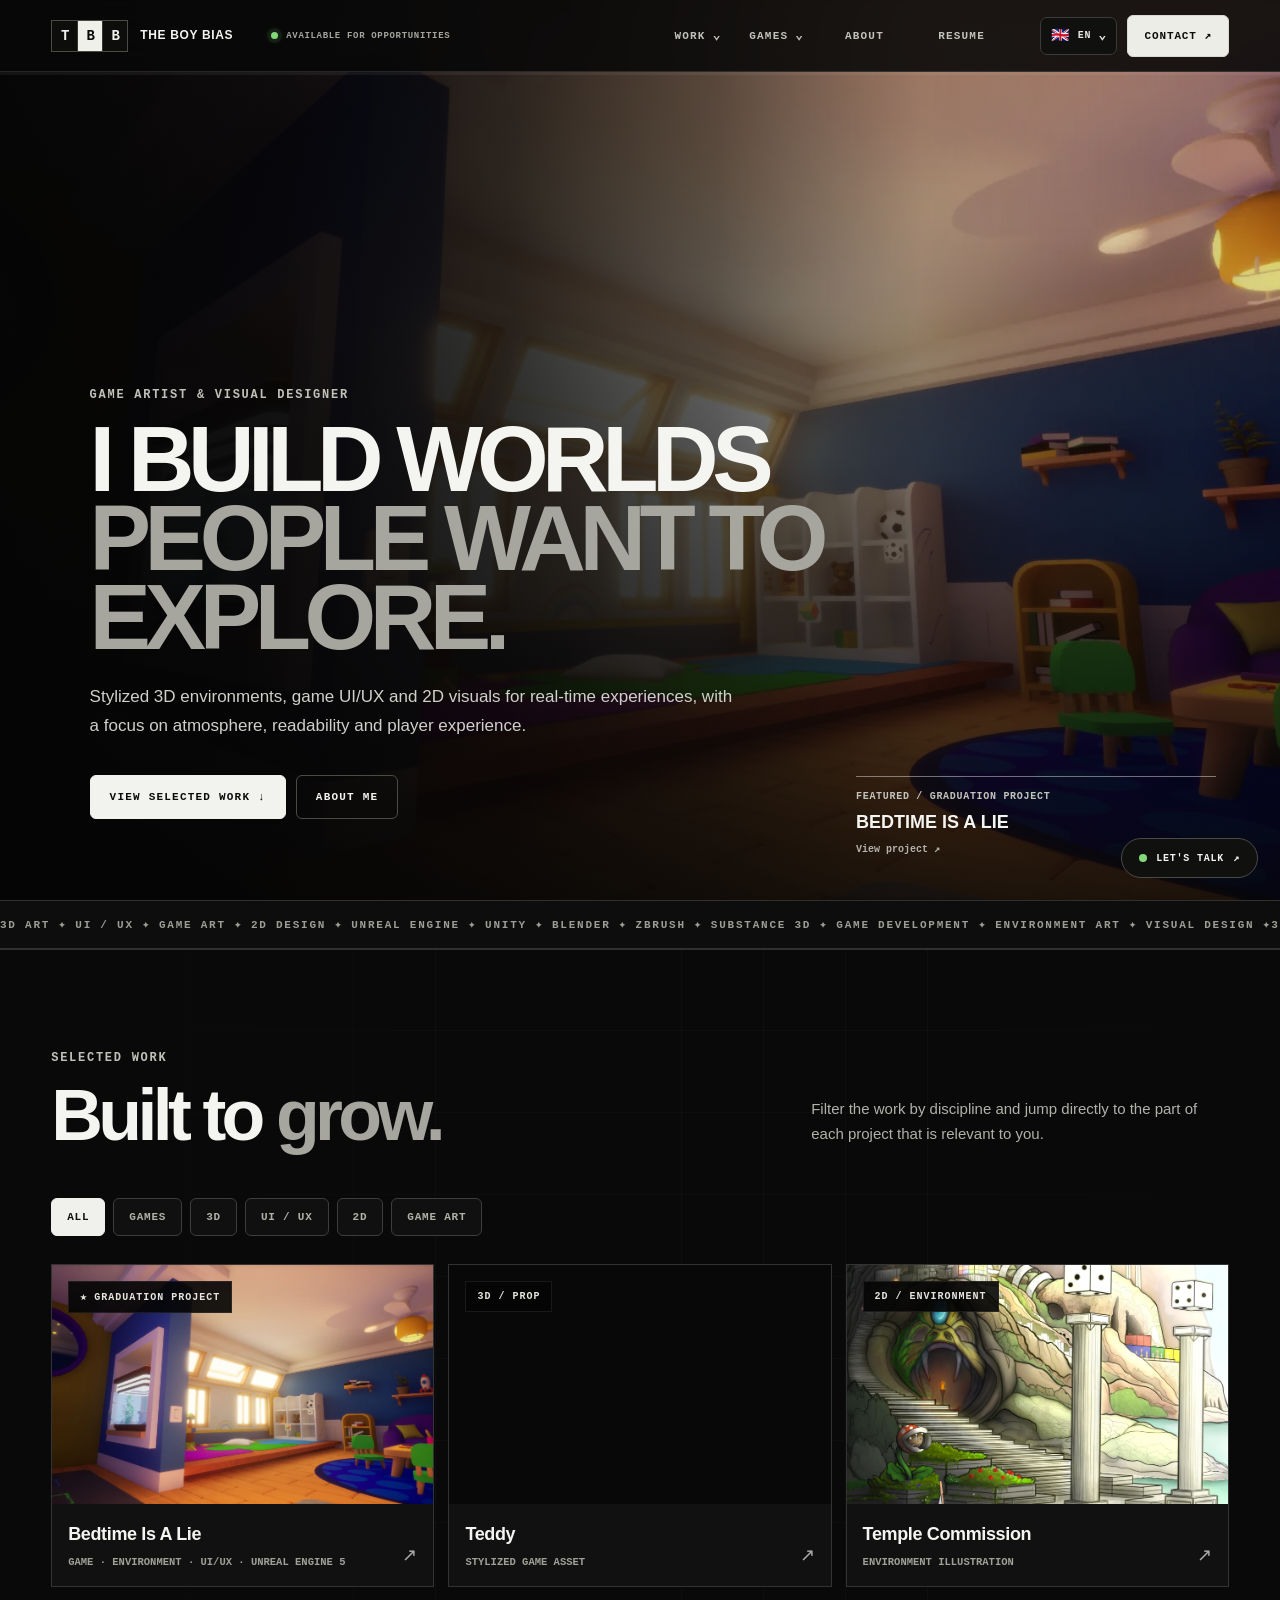
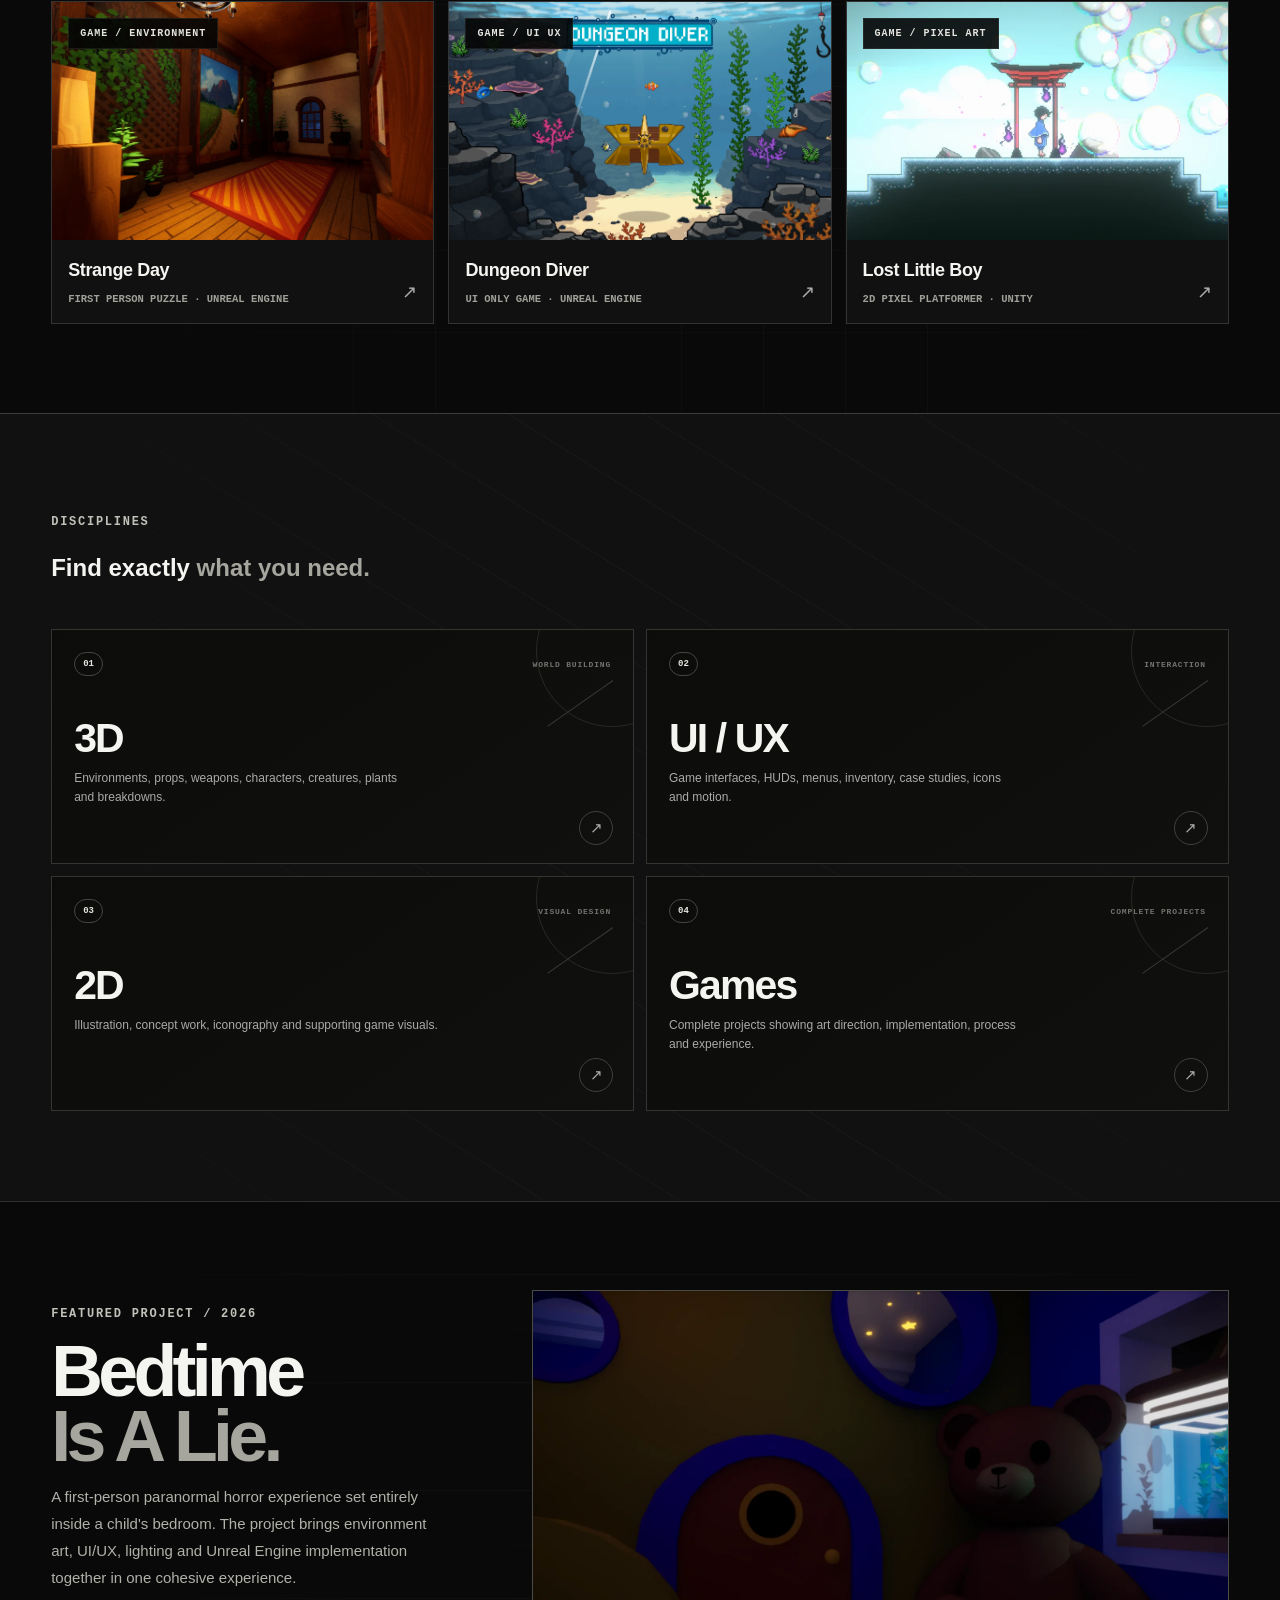
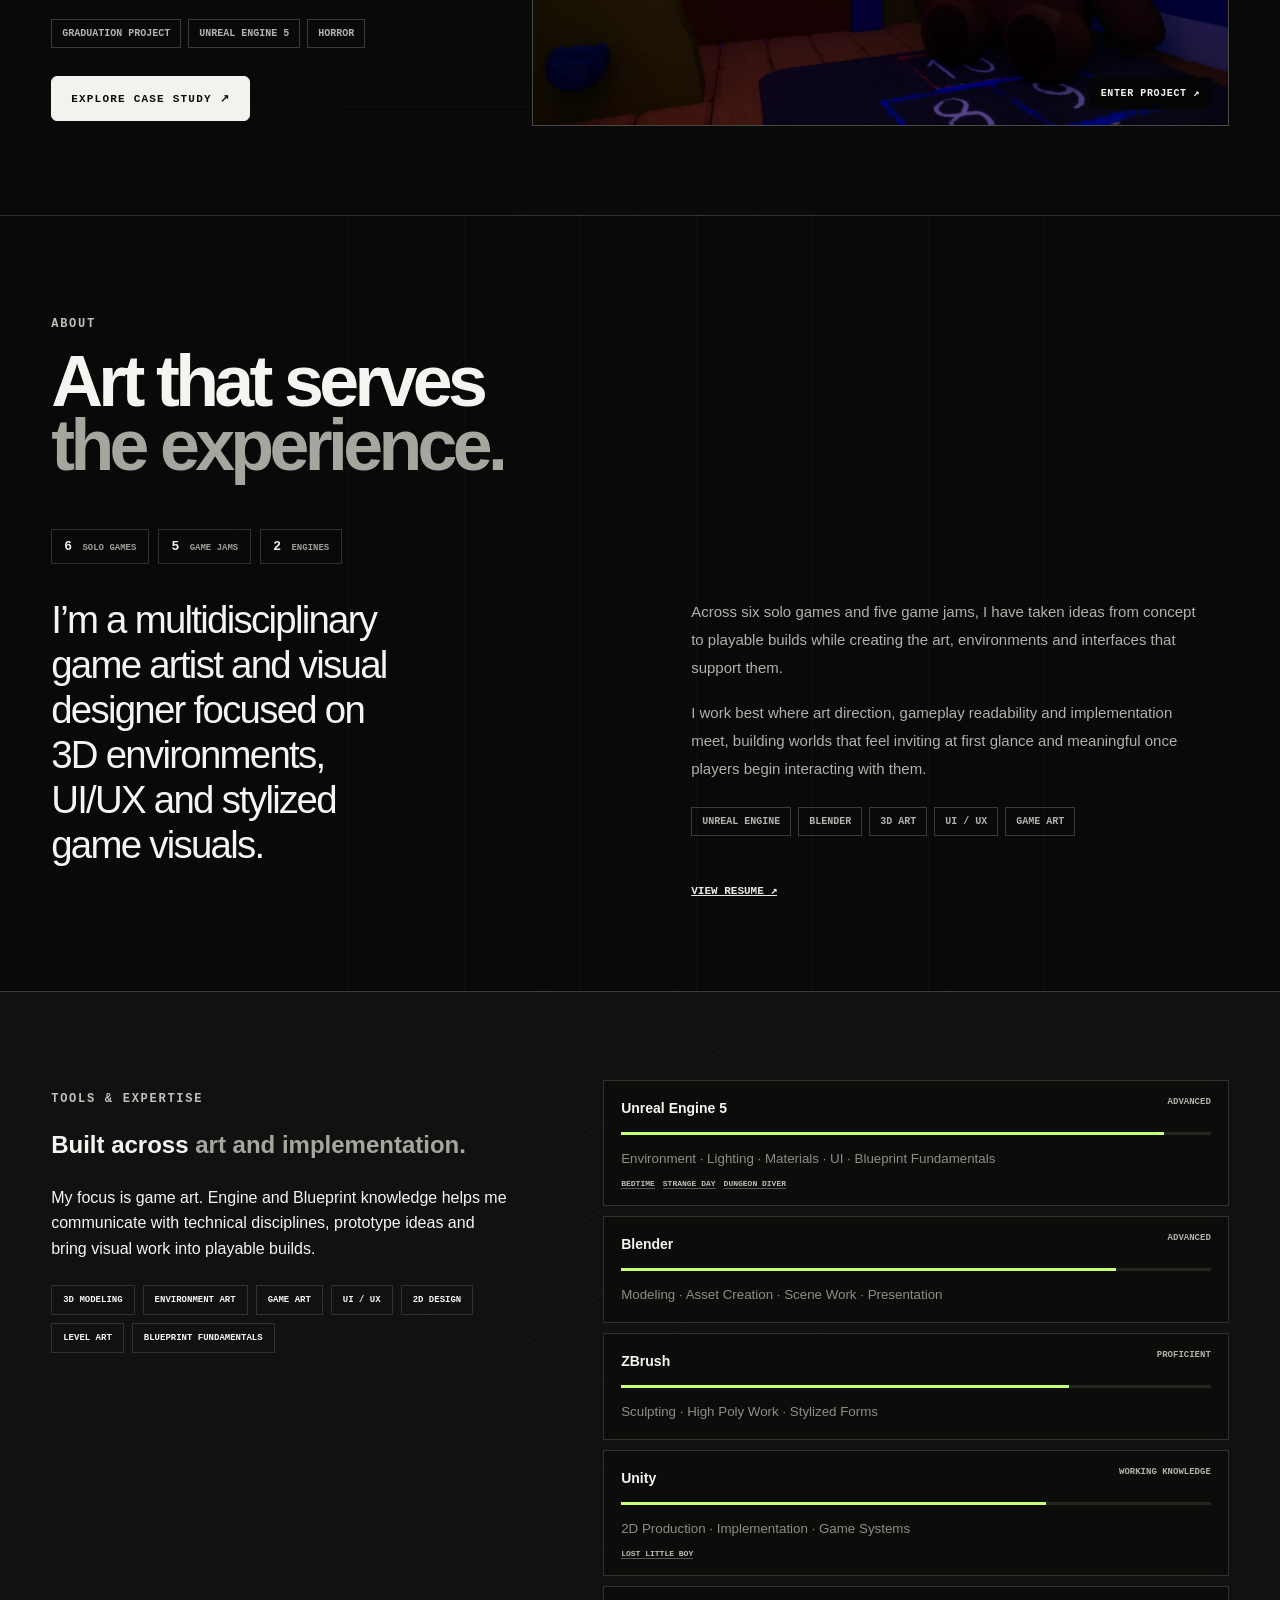
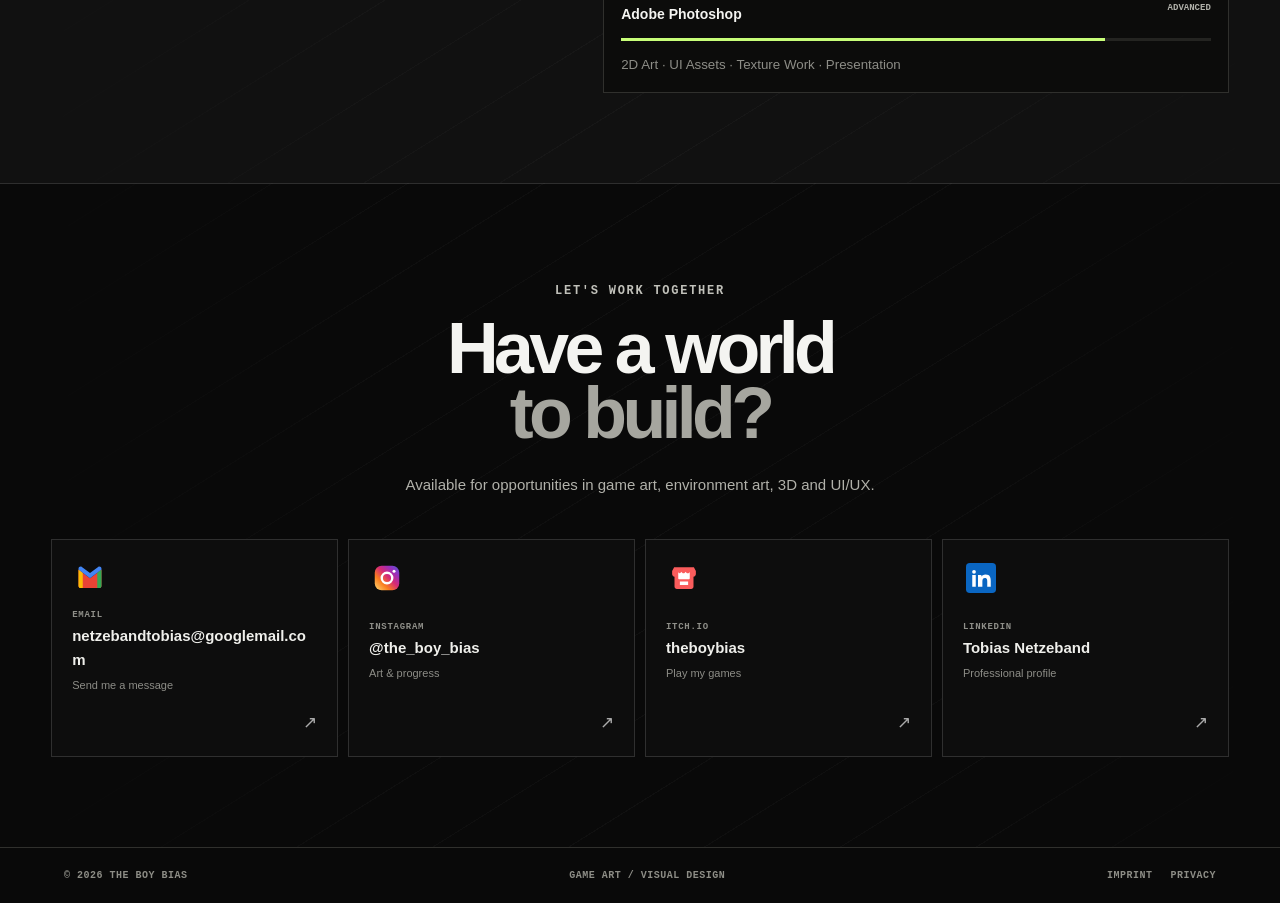
==== commit a287231e: "Delete second Foot" ====
--- a/index.html
+++ b/index.html
@@ -1,6 +1,6 @@
 <!DOCTYPE html>
 
-<html lang="en"><head><meta charset="utf-8"/><meta content="width=device-width,initial-scale=1" name="viewport"/><meta content="The Boy Bias  Game Artist &amp; Visual Designer. 3D, UI/UX, game art and interactive experiences." name="description"/><title>The Boy Bias  Game Artist &amp; Visual Designer</title><link href="styles-v817.css" rel="stylesheet"/></head><body id="top"><a class="skip-link" href="#main-content">Skip to content</a>
+<html lang="en"><head><meta charset="utf-8"/><meta content="width=device-width,initial-scale=1" name="viewport"/><meta content="The Boy Bias  Game Artist &amp; Visual Designer. 3D, UI/UX, game art and interactive experiences." name="description"/><title>The Boy Bias  Game Artist &amp; Visual Designer</title><link href="styles-v820.css" rel="stylesheet"/></head><body id="top"><a class="skip-link" href="#main-content">Skip to content</a>
 <header class="global-header">
 <a class="brand" href="#top"><span aria-hidden="true" class="tbb-mark"><span>T</span><span>B</span><span>B</span></span><span class="tbb-wordmark"><strong>THE BOY BIAS</strong></span></a>
 <span class="brand-status"><i></i><span>AVAILABLE FOR OPPORTUNITIES</span></span>
@@ -62,7 +62,7 @@
 </a>
 </div>
 </section>
-</main><footer><span>© 2026 THE BOY BIAS</span><span>GAME ART / VISUAL DESIGN</span><span>PORTFOLIO V4</span></footer><div aria-hidden="true" class="lightbox" id="lightbox">
+</main><footer class="site-footer"><span>© 2026 THE BOY BIAS</span><span>GAME ART / VISUAL DESIGN</span><span class="footer-legal"><a href="imprint.html">IMPRINT</a><a href="privacy.html">PRIVACY</a></span></footer><div aria-hidden="true" class="lightbox" id="lightbox">
 <button aria-label="Close image" class="lightbox-close" type="button">×</button>
 <img alt="" decoding="async" loading="lazy" src=""/>
 </div>
@@ -215,5 +215,5 @@
 })();
 </script>
 <script defer="" src="site.js"></script>
-<div class="legal-footer"><span>© 2026 Tobias Netzeband · The Boy Bias</span><div><a href="imprint.html">IMPRINT</a><a href="privacy.html">PRIVACY</a></div></div>
+
 <script defer src="ux-v816.js"></script></body></html>
--- a/styles-v820.css
+++ b/styles-v820.css
@@ -0,0 +1,3505 @@
+
+:root{
+  --bg:#090909;
+  --panel:#111111;
+  --panel-2:#151515;
+  --text:#f4f4f1;
+  --muted:#b1b1aa;
+  --subtle:#85857f;
+  --line:#30302d;
+  --line-strong:#4b4b46;
+  --accent:#c8ff79;
+  --max:1600px;
+}
+*{box-sizing:border-box}
+html{scroll-behavior:smooth;background:var(--bg)}
+body{
+  margin:0;
+  background:var(--bg);
+  color:var(--text);
+  font-family:Arial,Helvetica,sans-serif;
+  font-size:16px;
+  line-height:1.6;
+  -webkit-font-smoothing:antialiased;
+  text-rendering:optimizeLegibility;
+}
+a{color:inherit}
+img,video{display:block}
+header{
+  height:82px;
+  padding:0 max(28px,5vw);
+  position:fixed;
+  z-index:50;
+  top:0;left:0;right:0;
+  display:flex;
+  align-items:center;
+  border-bottom:1px solid rgba(255,255,255,.12);
+  background:rgba(9,9,9,.88);
+  backdrop-filter:blur(18px);
+}
+.brand{
+  display:flex;gap:12px;align-items:center;text-decoration:none;
+  font-size:12px;font-weight:800;letter-spacing:.14em;
+}
+.brand b{
+  border:1px solid #8d8d86;
+  padding:8px;
+  font:600 11px monospace;
+}
+nav{margin:auto;display:flex;gap:34px}
+nav a,.status{
+  font:600 11px monospace;
+  text-transform:uppercase;
+  letter-spacing:.11em;
+  text-decoration:none;
+  color:#c2c2bc;
+  transition:.2s ease;
+}
+nav a:hover,.status:hover{color:#fff}
+.status i{
+  display:inline-block;width:8px;height:8px;background:var(--accent);
+  border-radius:50%;margin-right:8px;box-shadow:0 0 14px rgba(200,255,121,.8)
+}
+.hero{
+  height:100vh;min-height:760px;position:relative;
+  display:flex;align-items:flex-end;
+  padding:0 max(28px,7vw) 9vh;
+  overflow:hidden;
+}
+.hero-media,.hero-shade{position:absolute;inset:0}
+.hero-media img{width:100%;height:100%;object-fit:cover;filter:saturate(.92) contrast(1.05)}
+.hero-shade{
+  background:
+    linear-gradient(90deg,rgba(5,5,5,.96) 0%,rgba(5,5,5,.80) 35%,rgba(5,5,5,.20) 75%),
+    linear-gradient(0deg,rgba(8,8,8,.88) 0%,rgba(8,8,8,.10) 58%);
+}
+.hero-copy{z-index:2;max-width:1100px}
+.kicker{
+  font:700 12px monospace;
+  letter-spacing:.18em;
+  color:#c1c1ba;
+  text-transform:uppercase;
+  margin-bottom:18px;
+}
+.hero h1,.project-title h1{
+  font-size:clamp(54px,7.2vw,112px);
+  line-height:.86;
+  letter-spacing:-.07em;
+  margin:18px 0 24px;
+  font-weight:800;
+}
+.hero h1 span,h2 span,.project-title h1 span{color:#a6a69f}
+.lead{
+  max-width:680px;
+  color:#d0d0ca;
+  font-size:17px;
+  line-height:1.75;
+}
+.actions{display:flex;gap:10px;margin-top:34px;flex-wrap:wrap}
+.btn{
+  display:inline-block;
+  border:1px solid var(--line-strong);
+  padding:15px 19px;
+  text-decoration:none;
+  text-transform:uppercase;
+  font:700 11px monospace;
+  letter-spacing:.11em;
+  transition:.2s ease;
+}
+.btn:hover{border-color:#777;transform:translateY(-2px)}
+.btn.light{background:#f2f2ee;color:#0c0c0c;border-color:#f2f2ee}
+.btn.light:hover{background:#fff;border-color:#fff}
+.hero-project{
+  z-index:3;position:absolute;right:max(28px,5vw);bottom:5vh;
+  width:min(360px,30vw);
+  border-top:1px solid rgba(255,255,255,.42);
+  padding-top:14px;text-decoration:none;display:grid;gap:6px
+}
+.hero-project small{font:700 10px monospace;color:#c3c3bd;letter-spacing:.07em}
+.hero-project strong{font-size:18px}
+.hero-project span{font:600 10px monospace;color:#b3b3ac}
+.ticker{overflow:hidden;border-block:1px solid var(--line);white-space:nowrap;background:#0d0d0d}
+.ticker div{
+  padding:17px 0;
+  font:700 11px monospace;
+  color:#9d9d96;
+  letter-spacing:.16em;
+  animation:move 25s linear infinite
+}
+@keyframes move{to{transform:translateX(-35%)}}
+
+.section{
+  width:min(100%,var(--max));
+  margin:0 auto;
+  padding:clamp(92px,9vw,150px) max(28px,8vw);
+}
+.dark{
+  background:var(--panel);
+  width:100%;
+  max-width:none;
+  padding-left:max(28px,8vw);
+  padding-right:max(28px,8vw);
+}
+.dark>*{max-width:calc(var(--max) - 16vw);margin-left:auto;margin-right:auto}
+
+.head{
+  display:flex;justify-content:space-between;gap:60px;align-items:end;
+  margin-bottom:64px
+}
+.head h2,.feature h2,.contact h2,.next h2{
+  font-size:clamp(48px,5.6vw,82px);
+  letter-spacing:-.065em;
+  line-height:.9;
+  margin:0;
+  font-weight:800;
+}
+.head>p{
+  max-width:470px;
+  color:var(--muted);
+  font-size:15px;
+  line-height:1.8;
+}
+.filters{
+  display:flex;gap:8px;flex-wrap:wrap;
+  margin-bottom:28px
+}
+.filters button,.switch button{
+  border:1px solid #3d3d39;
+  background:#101010;
+  color:#b1b1aa;
+  padding:12px 15px;
+  font:700 11px monospace;
+  text-transform:uppercase;
+  letter-spacing:.07em;
+  cursor:pointer;
+  transition:.2s ease;
+}
+.filters button:hover,.switch button:hover{border-color:#777;color:#fff}
+.filters button.active,.switch button.active{
+  background:#f0f0ec;color:#111;border-color:#f0f0ec
+}
+.grid{
+  display:grid;
+  grid-template-columns:repeat(2,1fr);
+  gap:18px
+}
+.card{
+  border:1px solid var(--line);
+  text-decoration:none;
+  background:var(--panel);
+  transition:.28s ease;
+  overflow:hidden
+}
+.card:hover{transform:translateY(-5px);border-color:#666}
+.card figure{
+  height:440px;margin:0;position:relative;
+  overflow:hidden;background:#181818
+}
+.card.wide{grid-column:span 2}
+.card.wide figure{height:620px}
+.card img,.card video{
+  width:100%;height:100%;object-fit:cover;
+  transition:.6s ease
+}
+.card:hover img{transform:scale(1.015)}
+.card label{
+  position:absolute;left:16px;top:16px;
+  background:rgba(5,5,5,.90);
+  padding:9px 11px;
+  font:700 10px monospace;
+  letter-spacing:.1em;
+  color:#e4e4df;
+  border:1px solid rgba(255,255,255,.08)
+}
+.card>div{display:flex;justify-content:space-between;align-items:center;padding:20px}
+.card b{display:block;font-size:21px;letter-spacing:-.02em}
+.card small{
+  display:block;color:#a0a099;
+  font:700 10px monospace;
+  text-transform:uppercase;
+  margin-top:7px
+}
+.card em{font-style:normal;color:#aaa;font-size:18px}
+
+.discipline{
+  display:grid;grid-template-columns:1fr 1fr;
+  border-left:1px solid var(--line);border-top:1px solid var(--line);
+  margin-top:58px
+}
+.discipline a{
+  min-height:330px;
+  border-right:1px solid var(--line);
+  border-bottom:1px solid var(--line);
+  padding:28px;text-decoration:none;position:relative;
+  transition:.25s ease
+}
+.discipline a:hover{background:#171717}
+.discipline i{font:700 10px monospace;color:#979790}
+.discipline b{
+  display:block;
+  font-size:clamp(42px,4vw,62px);
+  line-height:1;
+  letter-spacing:-.055em;
+  margin-top:86px
+}
+.discipline p{
+  color:#aaa;
+  font-size:14px;
+  max-width:480px;
+  line-height:1.7
+}
+.discipline em{position:absolute;right:28px;bottom:28px;font-style:normal;color:#aaa;font-size:20px}
+
+.feature{
+  display:grid;grid-template-columns:.72fr 1.28fr;
+  gap:7vw;align-items:center
+}
+.feature>div>p:not(.kicker){
+  color:var(--muted);
+  line-height:1.8;
+  font-size:15px
+}
+.tags{display:flex;flex-wrap:wrap;gap:7px;margin:28px 0}
+.tags i{
+  font:700 10px monospace;
+  font-style:normal;
+  color:#b2b2ac;
+  border:1px solid #3a3a37;
+  padding:8px 10px
+}
+.feature-img{
+  aspect-ratio:16/10;
+  position:relative;
+  overflow:hidden;border:1px solid var(--line-strong)
+}
+.feature-img img{width:100%;height:100%;object-fit:cover}
+.feature-img span{
+  position:absolute;right:16px;bottom:16px;
+  background:rgba(5,5,5,.9);
+  padding:10px 12px;
+  font:700 10px monospace;
+  letter-spacing:.06em
+}
+.about{
+  display:grid;grid-template-columns:1fr 1fr;gap:10vw
+}
+.about .big,.project-meta .big{
+  font-size:clamp(28px,3vw,46px);
+  line-height:1.17;
+  letter-spacing:-.045em;
+  margin:0
+}
+.about>div>p{
+  color:var(--muted);
+  font-size:15px;
+  line-height:1.85
+}
+.textlink{font:700 11px monospace;text-transform:uppercase;color:#e8e8e3}
+.contact{text-align:center}
+.contact .muted,.next>p{color:var(--muted);font-size:15px}
+.contact h2{margin:18px 0 28px}
+
+footer{
+  border-top:1px solid var(--line);
+  padding:22px max(28px,5vw);
+  display:flex;justify-content:space-between;
+  color:#8d8d86;font:700 10px monospace;
+  letter-spacing:.05em
+}
+
+/* Project page */
+.project-hero{height:94vh;min-height:720px;position:relative}
+.project-hero>img{width:100%;height:100%;object-fit:cover}
+.project-overlay{
+  position:absolute;inset:0;
+  background:linear-gradient(0deg,rgba(7,7,7,.94),rgba(7,7,7,.08) 68%)
+}
+.project-title{position:absolute;left:max(28px,7vw);bottom:7vh;max-width:1100px}
+.project-title p:last-child{color:#d2d2cc;font-size:16px}
+.project-meta{
+  display:grid;grid-template-columns:1.15fr .85fr;gap:10vw
+}
+.meta-list p{
+  display:grid;grid-template-columns:145px 1fr;
+  border-top:1px solid var(--line);
+  padding:16px 0;margin:0;
+  font-size:14px;color:#d4d4ce
+}
+.meta-list span{font:700 10px monospace;color:#979790;letter-spacing:.06em}
+.video-section video{
+  width:100%;max-height:82vh;background:#000;
+  border:1px solid var(--line)
+}
+.daynight{position:relative}
+.daynight img{
+  width:100%;display:block;
+  aspect-ratio:16/9;object-fit:cover;
+  border:1px solid var(--line);
+  transition:opacity .2s ease
+}
+.switch{
+  position:absolute;z-index:2;top:18px;left:18px;
+  background:rgba(5,5,5,.90);padding:6px
+}
+.turnaround{
+  display:grid;grid-template-columns:1.45fr .55fr;
+  gap:5vw;align-items:center;margin-top:90px
+}
+.turnaround video{
+  width:100%;background:#080808;border:1px solid var(--line)
+}
+.turnaround h3{
+  font-size:clamp(34px,3.6vw,54px);
+  line-height:1;
+  letter-spacing:-.05em;
+  margin:12px 0 20px
+}
+.turnaround p:last-child{color:var(--muted);font-size:14px}
+.asset-grid{
+  display:grid;grid-template-columns:repeat(3,1fr);gap:18px
+}
+.asset-grid article{
+  border:1px solid var(--line);
+  background:var(--panel);
+  transition:.25s ease
+}
+.asset-grid article:hover{border-color:#62625d;transform:translateY(-3px)}
+.asset-grid video{
+  width:100%;aspect-ratio:1/1;object-fit:cover;background:#050505
+}
+.asset-grid h3{
+  margin:16px 16px 4px;
+  font-size:22px;
+  letter-spacing:-.02em
+}
+.asset-grid p{
+  margin:0 16px 16px;
+  font:700 10px monospace;color:#9c9c95;text-transform:uppercase
+}
+.gallery{
+  display:grid;grid-template-columns:1fr 1fr;gap:14px
+}
+.gallery img{
+  width:100%;height:100%;min-height:360px;object-fit:cover;
+  border:1px solid var(--line)
+}
+.gallery img:first-child{grid-column:span 2}
+.next{text-align:center}
+.next p{
+  max-width:680px;margin:22px auto 36px;
+  line-height:1.85
+}
+
+@media(max-width:1000px){
+  nav,.status{display:none}
+  .hero{padding:0 26px 8vh}
+  .hero-project{display:none}
+  .section{padding:90px 26px}
+  .dark{padding-left:26px;padding-right:26px}
+  .dark>*{max-width:none}
+  .head,.feature,.about,.project-meta,.turnaround{display:block}
+  .head>p{margin-top:28px}
+  .grid,.discipline,.asset-grid,.gallery{grid-template-columns:1fr}
+  .card.wide,.gallery img:first-child{grid-column:span 1}
+  .card figure,.card.wide figure{height:390px}
+  .feature-img{display:block;margin-top:48px}
+  .about>div{margin-top:34px}
+  .project-title{left:26px;right:26px}
+  .turnaround>div{margin-top:30px}
+  .asset-grid article{margin-bottom:8px}
+}
+@media(max-width:620px){
+  header{height:72px;padding:0 18px}
+  .brand{font-size:11px}
+  .hero{min-height:690px;padding-left:18px;padding-right:18px}
+  .hero h1,.project-title h1{font-size:clamp(48px,15vw,72px)}
+  .lead{font-size:15px}
+  .section{padding:76px 18px}
+  .dark{padding-left:18px;padding-right:18px}
+  .head h2,.feature h2,.contact h2,.next h2{font-size:clamp(44px,13vw,64px)}
+  .card figure,.card.wide figure{height:320px}
+  .discipline a{min-height:285px;padding:22px}
+  .discipline b{margin-top:68px}
+  .project-title{left:18px;right:18px}
+  .project-hero{min-height:650px}
+  .meta-list p{grid-template-columns:110px 1fr}
+  footer{flex-direction:column;gap:8px;padding:20px 18px}
+}
+
+
+/* V2.3 header and contact refinement */
+header{
+  height:72px;
+  padding:0 max(24px,4vw);
+  gap:34px;
+}
+.brand{
+  flex:0 0 auto;
+  font-size:12px;
+}
+.brand b{
+  padding:7px;
+  font-size:10px;
+}
+nav{
+  margin-left:auto;
+  margin-right:0;
+  gap:10px;
+  align-items:center;
+}
+nav a{
+  font-size:13px;
+  letter-spacing:.06em;
+  padding:12px 13px;
+  border-radius:2px;
+}
+nav a:hover{
+  background:#161616;
+}
+.header-actions{
+  display:flex;
+  align-items:center;
+  gap:10px;
+  margin-left:8px;
+}
+.status{
+  font-size:11px;
+  padding:10px 0;
+  white-space:nowrap;
+}
+.header-contact{
+  display:inline-flex;
+  align-items:center;
+  justify-content:center;
+  min-height:42px;
+  padding:0 16px;
+  border:1px solid #d9d9d4;
+  background:#ededE8;
+  color:#0d0d0d;
+  text-decoration:none;
+  text-transform:uppercase;
+  font:700 11px monospace;
+  letter-spacing:.08em;
+  transition:.2s ease;
+}
+.header-contact:hover{
+  background:#fff;
+  border-color:#fff;
+  transform:translateY(-1px);
+}
+.project-contact{
+  text-align:center;
+  border-top:1px solid var(--line);
+}
+.project-contact h2{
+  font-size:clamp(40px,4.8vw,72px);
+  line-height:.95;
+  letter-spacing:-.05em;
+  margin:14px 0 18px;
+}
+.project-contact>p:not(.kicker){
+  max-width:620px;
+  margin:0 auto;
+  color:var(--muted);
+  font-size:15px;
+}
+.project-contact .actions{
+  justify-content:center;
+}
+
+@media(max-width:1100px){
+  header{
+    height:68px;
+    gap:18px;
+  }
+  nav{
+    gap:2px;
+  }
+  nav a{
+    font-size:12px;
+    padding:10px 9px;
+  }
+  .status{
+    display:none;
+  }
+}
+@media(max-width:820px){
+  header{
+    justify-content:space-between;
+  }
+  nav{
+    display:none;
+  }
+  .header-actions{
+    margin-left:auto;
+  }
+  .header-contact{
+    min-height:40px;
+    padding:0 13px;
+    font-size:10px;
+  }
+}
+
+
+/* V3.1 case study layout polish */
+body{
+  overflow-x:hidden;
+}
+main, section, div, figure, article{
+  min-width:0;
+}
+img, video{
+  max-width:100%;
+}
+.v3-case .section{
+  overflow:hidden;
+}
+
+/* Homepage hero image composition */
+.hero-media img{
+  object-position:center center;
+}
+.hero-shade{
+  background:
+    linear-gradient(90deg,rgba(5,5,5,.93) 0%,rgba(5,5,5,.72) 36%,rgba(5,5,5,.16) 72%),
+    linear-gradient(0deg,rgba(7,7,7,.88) 0%,rgba(7,7,7,.06) 62%);
+}
+
+/* Project hero */
+.v3-hero{
+  height:min(900px,92vh);
+  min-height:680px;
+  overflow:hidden;
+}
+.v3-hero>img{
+  object-position:center center;
+  filter:saturate(.92) contrast(1.07);
+}
+.v3-hero .project-overlay{
+  background:
+    linear-gradient(90deg,rgba(4,4,4,.84) 0%,rgba(4,4,4,.47) 42%,rgba(4,4,4,.08) 74%),
+    linear-gradient(0deg,rgba(5,5,5,.96) 0%,rgba(5,5,5,.60) 35%,rgba(5,5,5,.06) 72%);
+}
+.v3-hero .project-title{
+  max-width:920px;
+}
+.v3-hero .project-title h1{
+  text-shadow:0 2px 18px rgba(0,0,0,.45);
+}
+.v3-hero .project-title>p:not(.kicker){
+  max-width:650px;
+  color:#ecece7;
+  font-size:17px;
+  line-height:1.65;
+}
+.hero-facts{
+  display:flex;
+  flex-wrap:wrap;
+  gap:8px;
+  margin-top:24px;
+}
+.hero-facts span{
+  padding:8px 10px;
+  border:1px solid rgba(255,255,255,.32);
+  background:rgba(5,5,5,.42);
+  backdrop-filter:blur(8px);
+  font:700 10px monospace;
+  letter-spacing:.08em;
+}
+
+/* Intro and contribution */
+.case-intro{
+  display:grid;
+  grid-template-columns:minmax(0,1.2fr) minmax(340px,.8fr);
+  gap:clamp(48px,8vw,120px);
+  align-items:start;
+}
+.case-statement h2{
+  margin:0 0 28px;
+  font-size:clamp(46px,5.4vw,78px);
+  line-height:.94;
+  letter-spacing:-.06em;
+}
+.case-statement>p:last-child{
+  max-width:720px;
+  color:var(--muted);
+  font-size:16px;
+  line-height:1.85;
+}
+.contribution{
+  width:100%;
+}
+
+/* Day and night comparison */
+.split-showcase{
+  display:grid;
+  grid-template-columns:repeat(2,minmax(0,1fr));
+  gap:16px;
+  width:100%;
+}
+.split-showcase figure{
+  margin:0;
+  position:relative;
+  overflow:hidden;
+  border:1px solid var(--line);
+  background:#080808;
+}
+.split-showcase img{
+  width:100%;
+  height:auto;
+  aspect-ratio:16/10;
+  object-fit:cover;
+}
+.split-showcase figcaption{
+  position:absolute;
+  left:14px;
+  bottom:14px;
+  padding:8px 10px;
+  background:rgba(5,5,5,.84);
+  border:1px solid rgba(255,255,255,.12);
+  font:700 10px monospace;
+  letter-spacing:.09em;
+  color:#ededE8;
+}
+
+/* Environment overview */
+.environment-feature{
+  width:100%;
+  max-width:1400px;
+  margin:0 auto;
+  position:relative;
+  overflow:hidden;
+  border:1px solid var(--line);
+  background:#080808;
+}
+.environment-feature>img{
+  width:100%;
+  height:auto;
+  aspect-ratio:16/9;
+  object-fit:cover;
+}
+.environment-notes{
+  position:absolute;
+  inset:0;
+  pointer-events:none;
+}
+.environment-notes .note{
+  position:absolute;
+  padding:7px 9px;
+  background:rgba(7,7,7,.82);
+  border:1px solid rgba(255,255,255,.22);
+  color:#f1f1ec;
+  font:700 9px monospace;
+  letter-spacing:.07em;
+  white-space:nowrap;
+}
+.environment-notes .n1{left:17%;top:45%}
+.environment-notes .n2{left:56%;top:34%}
+.environment-notes .n3{right:7%;top:23%}
+.environment-notes .n4{left:37%;bottom:13%}
+
+/* Sketches */
+.sketch-grid{
+  display:grid;
+  grid-template-columns:1.35fr .825fr .825fr;
+  gap:14px;
+  width:100%;
+  align-items:stretch;
+}
+.sketch-grid figure{
+  margin:0;
+  min-width:0;
+  overflow:hidden;
+  border:1px solid var(--line);
+  background:#0b0b0b;
+}
+.sketch-grid img{
+  width:100%;
+  height:100%;
+  min-height:330px;
+  max-height:600px;
+  object-fit:contain;
+  padding:18px;
+}
+
+/* Paranormal comparison */
+.paranormal-grid{
+  display:grid;
+  grid-template-columns:repeat(2,minmax(0,1fr));
+  gap:16px;
+  width:100%;
+}
+.paranormal-grid article{
+  overflow:hidden;
+  border:1px solid var(--line);
+  background:#0c0c0c;
+}
+.paranormal-grid video{
+  width:100%;
+  aspect-ratio:16/9;
+  object-fit:cover;
+  background:#030303;
+}
+.paranormal-grid article>div{
+  display:flex;
+  justify-content:space-between;
+  align-items:center;
+  gap:20px;
+  padding:15px 17px;
+}
+.paranormal-grid b{
+  font:700 11px monospace;
+  letter-spacing:.08em;
+}
+.paranormal-grid span{
+  color:var(--muted);
+  font-size:13px;
+}
+.horror-shot{
+  display:grid;
+  grid-template-columns:minmax(0,1.35fr) minmax(260px,.65fr);
+  align-items:center;
+  gap:clamp(32px,6vw,90px);
+  margin-top:clamp(60px,8vw,110px);
+}
+.horror-shot img{
+  width:100%;
+  height:auto;
+  max-height:700px;
+  object-fit:cover;
+  border:1px solid var(--line);
+}
+.horror-shot h3,
+.character-feature h3,
+.note-feature h3{
+  margin:12px 0 18px;
+  font-size:clamp(34px,3.5vw,55px);
+  line-height:1;
+  letter-spacing:-.05em;
+}
+
+/* Character and note feature */
+.character-feature,
+.note-feature{
+  display:grid;
+  grid-template-columns:minmax(280px,.72fr) minmax(0,1.28fr);
+  align-items:center;
+  gap:clamp(36px,7vw,110px);
+  margin-top:clamp(70px,9vw,130px);
+}
+.character-feature img{
+  width:100%;
+  max-height:680px;
+  object-fit:contain;
+  background:#0a0a0a;
+  border:1px solid var(--line);
+}
+.character-feature>div>p:last-child,
+.note-feature>div>p:last-child{
+  color:var(--muted);
+  font-size:15px;
+  line-height:1.8;
+}
+.note-feature{
+  grid-template-columns:minmax(0,1.25fr) minmax(280px,.75fr);
+}
+.note-feature img{
+  width:100%;
+  height:auto;
+  max-height:720px;
+  object-fit:contain;
+  border:1px solid var(--line);
+  background:#101010;
+}
+
+/* Final gallery */
+.v3-gallery{
+  display:grid;
+  grid-template-columns:repeat(2,minmax(0,1fr));
+  gap:14px;
+  width:100%;
+}
+.v3-gallery img{
+  width:100%;
+  height:420px;
+  object-fit:cover;
+  border:1px solid var(--line);
+}
+.v3-gallery .g-wide{
+  grid-column:1 / -1;
+  height:auto;
+  aspect-ratio:16/8;
+}
+
+/* Keep all full-width dark section content centered safely */
+.v3-case .dark>*{
+  width:100%;
+  box-sizing:border-box;
+}
+
+@media(max-width:1050px){
+  .case-intro{
+    grid-template-columns:1fr;
+  }
+  .sketch-grid{
+    grid-template-columns:1fr 1fr;
+  }
+  .sketch-grid figure:first-child{
+    grid-column:1 / -1;
+  }
+  .horror-shot,
+  .character-feature,
+  .note-feature{
+    grid-template-columns:1fr;
+  }
+  .character-feature img{
+    max-height:560px;
+  }
+  .note-feature img{
+    order:-1;
+  }
+}
+@media(max-width:760px){
+  .v3-hero{
+    min-height:620px;
+    height:82vh;
+  }
+  .v3-hero>img{
+    object-position:58% center;
+  }
+  .split-showcase,
+  .paranormal-grid,
+  .sketch-grid,
+  .v3-gallery{
+    grid-template-columns:1fr;
+  }
+  .sketch-grid figure:first-child,
+  .v3-gallery .g-wide{
+    grid-column:auto;
+  }
+  .split-showcase img{
+    aspect-ratio:16/11;
+  }
+  .environment-feature>img{
+    aspect-ratio:4/3;
+  }
+  .environment-notes .note{
+    font-size:8px;
+    padding:5px 6px;
+  }
+  .sketch-grid img{
+    min-height:240px;
+    max-height:480px;
+  }
+  .v3-gallery img,
+  .v3-gallery .g-wide{
+    height:auto;
+    aspect-ratio:4/3;
+  }
+}
+@media(max-width:520px){
+  .environment-notes{
+    display:none;
+  }
+  .v3-hero .project-title>p:not(.kicker){
+    font-size:15px;
+  }
+}
+
+
+/* V3.2 image interaction and hero composition */
+.zoomable{
+  cursor:zoom-in;
+}
+.lightbox{
+  position:fixed;
+  inset:0;
+  z-index:1000;
+  display:none;
+  align-items:center;
+  justify-content:center;
+  padding:32px;
+  background:rgba(0,0,0,.94);
+  backdrop-filter:blur(10px);
+}
+.lightbox.open{
+  display:flex;
+}
+.lightbox img{
+  max-width:min(94vw,1800px);
+  max-height:90vh;
+  width:auto;
+  height:auto;
+  object-fit:contain;
+  box-shadow:0 20px 70px rgba(0,0,0,.55);
+}
+.lightbox-close{
+  position:absolute;
+  top:20px;
+  right:24px;
+  width:46px;
+  height:46px;
+  border:1px solid rgba(255,255,255,.28);
+  background:rgba(10,10,10,.75);
+  color:#fff;
+  font-size:28px;
+  line-height:1;
+  cursor:pointer;
+}
+
+/* Homepage hero: preserve full composition and extend the left fade further right */
+.hero-media img{
+  object-position:center 52%;
+}
+.hero-shade{
+  background:
+    linear-gradient(90deg,
+      rgba(5,5,5,.98) 0%,
+      rgba(5,5,5,.93) 22%,
+      rgba(5,5,5,.80) 40%,
+      rgba(5,5,5,.58) 56%,
+      rgba(5,5,5,.22) 72%,
+      rgba(5,5,5,.05) 100%),
+    linear-gradient(0deg,rgba(7,7,7,.88) 0%,rgba(7,7,7,.05) 66%);
+}
+
+/* Bedtime hero: show less ceiling and more of the room */
+.v3-hero>img{
+  object-position:center 68%;
+}
+.v3-hero .project-overlay{
+  background:
+    linear-gradient(90deg,rgba(4,4,4,.90) 0%,rgba(4,4,4,.60) 38%,rgba(4,4,4,.14) 73%),
+    linear-gradient(0deg,rgba(5,5,5,.96) 0%,rgba(5,5,5,.62) 33%,rgba(5,5,5,.08) 68%);
+}
+
+/* Sketches reduced to two clean panels */
+.two-sketches{
+  grid-template-columns:repeat(2,minmax(0,1fr));
+}
+.two-sketches figure:first-child{
+  grid-column:auto;
+}
+.two-sketches img{
+  min-height:390px;
+  max-height:620px;
+}
+
+/* UI note gets more visual priority */
+.note-feature{
+  grid-template-columns:minmax(0,1.45fr) minmax(280px,.55fr);
+}
+.ui-note-image{
+  max-height:none !important;
+  width:100%;
+  object-fit:contain;
+}
+
+@media(max-width:1050px){
+  .note-feature{
+    grid-template-columns:1fr;
+  }
+  .two-sketches{
+    grid-template-columns:1fr;
+  }
+}
+@media(max-width:760px){
+  .v3-hero>img{
+    object-position:58% 72%;
+  }
+  .hero-media img{
+    object-position:58% center;
+  }
+  .lightbox{
+    padding:16px;
+  }
+  .lightbox-close{
+    top:12px;
+    right:12px;
+  }
+}
+
+
+/* V3.3 targeted fixes */
+
+/* Restore interactive Day and Night showcase */
+.daynight-v3{
+  position:relative;
+  width:100%;
+  overflow:hidden;
+  border:1px solid var(--line);
+  background:#080808;
+}
+.daynight-v3>img{
+  width:100%;
+  height:auto;
+  aspect-ratio:16/9;
+  object-fit:cover;
+  transition:opacity .22s ease;
+}
+.daynight-controls{
+  position:absolute;
+  z-index:3;
+  left:18px;
+  top:18px;
+  display:flex;
+  gap:6px;
+  padding:6px;
+  background:rgba(5,5,5,.86);
+  backdrop-filter:blur(8px);
+}
+.daynight-controls button{
+  min-height:40px;
+  padding:0 14px;
+  border:1px solid #484844;
+  background:#111;
+  color:#bcbcb5;
+  font:700 10px monospace;
+  letter-spacing:.08em;
+  text-transform:uppercase;
+  cursor:pointer;
+}
+.daynight-controls button.active{
+  background:#f1f1ed;
+  color:#111;
+  border-color:#f1f1ed;
+}
+.daynight-caption{
+  position:absolute;
+  z-index:2;
+  left:18px;
+  bottom:18px;
+  display:flex;
+  align-items:baseline;
+  gap:14px;
+  padding:10px 12px;
+  background:rgba(5,5,5,.78);
+  border:1px solid rgba(255,255,255,.10);
+}
+.daynight-caption b{
+  font:700 11px monospace;
+  letter-spacing:.08em;
+}
+.daynight-caption span{
+  color:#c0c0ba;
+  font-size:12px;
+}
+
+/* Bedtime hero framing: focus visibly lower into the room */
+.v3-hero>img{
+  object-position:center 82% !important;
+}
+.v3-hero .project-overlay{
+  background:
+    linear-gradient(90deg,rgba(4,4,4,.90) 0%,rgba(4,4,4,.58) 38%,rgba(4,4,4,.12) 74%),
+    linear-gradient(0deg,rgba(5,5,5,.95) 0%,rgba(5,5,5,.50) 30%,rgba(5,5,5,.03) 66%) !important;
+}
+
+/* Lightbox close button always stays clickable and visible */
+.lightbox{
+  pointer-events:none;
+}
+.lightbox.open{
+  pointer-events:auto;
+}
+.lightbox-close{
+  z-index:1002;
+  pointer-events:auto;
+}
+.lightbox img{
+  pointer-events:auto;
+}
+
+@media(max-width:760px){
+  .v3-hero>img{
+    object-position:58% 86% !important;
+  }
+  .daynight-caption{
+    right:18px;
+    flex-wrap:wrap;
+    gap:4px 10px;
+  }
+}
+
+
+/* V4 Games system */
+.games-hero{
+  min-height:72vh;position:relative;display:flex;align-items:flex-end;overflow:hidden;
+  border-bottom:1px solid var(--line);background:#080808
+}
+.games-hero>img{position:absolute;inset:0;width:100%;height:100%;object-fit:cover}
+.games-hero:after{content:"";position:absolute;inset:0;background:linear-gradient(90deg,rgba(5,5,5,.94),rgba(5,5,5,.55) 46%,rgba(5,5,5,.12)),linear-gradient(0deg,rgba(5,5,5,.96),transparent 65%)}
+.games-hero-copy{position:relative;z-index:2;width:min(1200px,calc(100% - 64px));margin:0 auto;padding:110px 0 70px}
+.games-hero h1{font-size:clamp(58px,9vw,128px);line-height:.82;letter-spacing:-.075em;margin:12px 0 28px}
+.games-hero h1 span,.game-copy h2 span{color:var(--accent)}
+.games-hero p:not(.kicker){max-width:670px;font-size:17px;line-height:1.7;color:#ddd}
+.game-facts{display:flex;flex-wrap:wrap;gap:8px;margin-top:25px}
+.game-facts i{font:700 10px monospace;font-style:normal;letter-spacing:.08em;border:1px solid rgba(255,255,255,.25);padding:8px 10px;background:rgba(5,5,5,.55)}
+.game-copy{display:grid;grid-template-columns:minmax(0,1.1fr) minmax(300px,.9fr);gap:clamp(40px,8vw,110px);align-items:start}
+.game-copy h2{font-size:clamp(42px,5.5vw,76px);line-height:.94;letter-spacing:-.055em;margin:10px 0 0}
+.game-copy .prose{color:var(--muted);font-size:16px;line-height:1.85}
+.game-copy .prose strong{color:#eee}
+.game-gallery{display:grid;grid-template-columns:repeat(2,minmax(0,1fr));gap:14px}
+.game-gallery img{width:100%;height:430px;object-fit:cover;border:1px solid var(--line);cursor:zoom-in}
+.game-gallery .wide{grid-column:1/-1;height:auto;aspect-ratio:16/8}
+.game-feature{display:grid;grid-template-columns:minmax(0,1.35fr) minmax(280px,.65fr);gap:clamp(35px,7vw,100px);align-items:center}
+.game-feature.reverse{grid-template-columns:minmax(280px,.65fr) minmax(0,1.35fr)}
+.game-feature img,.game-feature video{width:100%;max-height:720px;object-fit:contain;background:#080808;border:1px solid var(--line)}
+.game-feature h3{font-size:clamp(34px,4vw,58px);line-height:1;letter-spacing:-.05em;margin:10px 0 18px}
+.game-feature p{color:var(--muted);line-height:1.8}
+.process-pair{display:grid;grid-template-columns:repeat(2,minmax(0,1fr));gap:14px}
+.process-pair img{width:100%;height:430px;object-fit:cover;border:1px solid var(--line)}
+.pixel-strip{display:grid;grid-template-columns:repeat(5,1fr);gap:12px}
+.pixel-strip figure{margin:0;border:1px solid var(--line);background:#101010;padding:14px;display:flex;align-items:center;justify-content:center;min-height:190px}
+.pixel-strip img{max-width:100%;max-height:170px;image-rendering:pixelated}
+.hub-map{display:grid;grid-template-columns:repeat(4,1fr);gap:10px;margin-top:25px}
+.hub-map div{border:1px solid var(--line);padding:18px;background:#0d0d0d}
+.hub-map b{display:block;font-size:14px;margin-bottom:5px}.hub-map span{font:10px monospace;color:var(--muted)}
+.ui-state-row{display:grid;grid-template-columns:repeat(3,1fr);gap:12px}
+.ui-state-row figure{margin:0;padding:24px;border:1px solid var(--line);background:#0b0b0b;text-align:center}
+.ui-state-row img{height:150px;width:100%;object-fit:contain}
+.ui-state-row figcaption{font:700 10px monospace;letter-spacing:.08em;margin-top:12px;color:var(--muted)}
+.game-cta{display:flex;justify-content:space-between;align-items:center;gap:30px;border-top:1px solid var(--line);padding-top:35px}
+.game-cta h3{font-size:clamp(32px,4vw,56px);margin:0;letter-spacing:-.05em}
+.games-index{display:grid;grid-template-columns:repeat(2,minmax(0,1fr));gap:14px}
+.games-index a{position:relative;min-height:430px;overflow:hidden;border:1px solid var(--line);color:#fff;text-decoration:none}
+.games-index img{position:absolute;inset:0;width:100%;height:100%;object-fit:cover;transition:transform .45s ease}
+.games-index a:after{content:"";position:absolute;inset:0;background:linear-gradient(0deg,rgba(5,5,5,.94),rgba(5,5,5,.05) 65%)}
+.games-index a:hover img{transform:scale(1.025)}
+.games-index div{position:absolute;z-index:2;left:24px;right:24px;bottom:22px}
+.games-index b{display:block;font-size:28px;letter-spacing:-.035em}.games-index small{color:#bbb}
+@media(max-width:900px){
+ .game-copy,.game-feature,.game-feature.reverse{grid-template-columns:1fr}
+ .games-index{grid-template-columns:1fr}
+ .hub-map{grid-template-columns:repeat(2,1fr)}
+ .pixel-strip{grid-template-columns:repeat(2,1fr)}
+}
+@media(max-width:650px){
+ .games-hero-copy{width:calc(100% - 34px)}
+ .game-gallery,.process-pair,.ui-state-row{grid-template-columns:1fr}
+ .game-gallery .wide{grid-column:auto;aspect-ratio:4/3}
+ .game-gallery img,.process-pair img{height:auto;aspect-ratio:4/3}
+ .hub-map{grid-template-columns:1fr 1fr}
+ .pixel-strip{grid-template-columns:1fr 1fr}
+ .game-cta{align-items:flex-start;flex-direction:column}
+}
+
+
+/* V4.2 contact icons and Work grid refinement */
+.contact-links{
+  width:min(100%,980px);
+  margin:42px auto 0;
+  display:grid;
+  grid-template-columns:repeat(2,minmax(0,1fr));
+  gap:10px;
+}
+.contact-item{
+  min-width:0;
+  min-height:78px;
+  padding:14px 16px;
+  display:grid;
+  grid-template-columns:42px minmax(0,1fr) auto;
+  align-items:center;
+  gap:14px;
+  border:1px solid var(--line);
+  background:#0d0d0d;
+  text-align:left;
+  text-decoration:none;
+  transition:border-color .2s ease,background .2s ease,transform .2s ease;
+}
+.contact-item:hover{
+  border-color:#5f5f59;
+  background:#131313;
+  transform:translateY(-2px);
+}
+.contact-icon{
+  width:36px;
+  height:36px;
+  display:grid;
+  place-items:center;
+}
+.contact-icon svg{
+  width:30px;
+  height:30px;
+  display:block;
+}
+.contact-copy{
+  min-width:0;
+}
+.contact-copy small{
+  display:block;
+  color:#8f8f89;
+  font:700 9px monospace;
+  letter-spacing:.08em;
+  text-transform:uppercase;
+  margin-bottom:4px;
+}
+.contact-copy b{
+  display:block;
+  color:#efefeb;
+  font-size:13px;
+  overflow-wrap:anywhere;
+}
+.contact-item em{
+  font-style:normal;
+  color:#aaa;
+  font-size:17px;
+}
+
+/* Make Work behave like a visible browse grid rather than one oversized hero */
+#work .grid{
+  display:grid;
+  grid-template-columns:repeat(3,minmax(0,1fr));
+  gap:14px;
+}
+#work .card,
+#work .card:first-child,
+#work .card:nth-child(2),
+#work .card.wide{
+  grid-column:span 1;
+  min-height:0;
+}
+#work .card figure,
+#work .card.wide figure,
+#work .card:first-child figure{
+  height:auto;
+  min-height:0;
+  aspect-ratio:16/10;
+}
+#work .card figure img,
+#work .card figure video{
+  width:100%;
+  height:100%;
+  object-fit:cover;
+}
+#work .card>div{
+  min-height:76px;
+  padding:16px;
+}
+#work .card b{
+  font-size:18px;
+}
+#work .card small{
+  line-height:1.5;
+}
+
+/* Teddy remains fully visible and centered */
+#work .teddy-card figure{
+  background:#080808;
+}
+#work .teddy-card video{
+  object-fit:contain;
+  object-position:center center;
+}
+
+/* Slightly refine preview crops without replacing the chosen images */
+#work .bedtime-card img{
+  object-position:center 58%;
+}
+#work .strange-card img{
+  object-position:center center;
+}
+#work .dungeon-card img{
+  object-position:center center;
+}
+#work .lost-card img{
+  object-position:center center;
+}
+
+@media(max-width:1150px){
+  #work .grid{
+    grid-template-columns:repeat(2,minmax(0,1fr));
+  }
+}
+@media(max-width:720px){
+  .contact-links{
+    grid-template-columns:1fr;
+  }
+  #work .grid{
+    grid-template-columns:1fr;
+  }
+  #work .card figure,
+  #work .card.wide figure{
+    aspect-ratio:16/10;
+  }
+}
+
+html{scroll-behavior:smooth}.case-progress{position:fixed;top:0;left:0;height:2px;width:var(--progress,0%);background:var(--accent);z-index:10000}
+.quick-contact{position:fixed;right:22px;bottom:22px;z-index:9000}.quick-contact-toggle{border:1px solid #4b4b46;background:#10100f;color:#f3f3ef;border-radius:999px;padding:13px 17px;display:flex;align-items:center;gap:9px;font:700 10px monospace;letter-spacing:.08em;cursor:pointer}.quick-contact-toggle i{width:8px;height:8px;border-radius:50%;background:#82d977}.quick-contact-panel{position:absolute;right:0;bottom:56px;width:300px;padding:12px;background:#0b0b0a;border:1px solid #3a3a36;opacity:0;visibility:hidden;transform:translateY(8px);transition:.2s}.quick-contact.open .quick-contact-panel{opacity:1;visibility:visible;transform:none}.quick-contact-panel>small{display:block;padding:8px 10px 12px;color:#8f8f89;font:700 9px monospace}.quick-contact-panel a,.quick-contact-panel button{width:100%;box-sizing:border-box;border:0;border-top:1px solid #252522;background:transparent;color:#eee;padding:13px 10px;display:flex;justify-content:space-between;text-decoration:none;cursor:pointer}
+.project-nav{display:grid;grid-template-columns:1fr 1fr;border-top:1px solid var(--line);border-bottom:1px solid var(--line)}.project-nav a{padding:28px clamp(20px,5vw,65px);color:inherit;text-decoration:none}.project-nav a+a{border-left:1px solid var(--line);text-align:right}.project-nav small{display:block;color:var(--muted);font:700 9px monospace;letter-spacing:.1em;margin-bottom:6px}.project-nav b{font-size:clamp(18px,2vw,28px)}
+.skill-zone{display:grid;grid-template-columns:.85fr 1.15fr;gap:clamp(40px,7vw,90px)}.skill-list{display:grid;gap:10px}.skill-row{border:1px solid var(--line);padding:16px 17px;background:#0c0c0b}.skill-row-top{display:flex;justify-content:space-between;gap:20px}.skill-row b{font-size:14px}.skill-row em{font-style:normal;color:var(--muted);font:700 9px monospace}.skill-track{height:3px;background:#242421;margin:12px 0 10px;overflow:hidden}.skill-fill{display:block;height:100%;width:0;background:var(--accent);transition:width 1s cubic-bezier(.2,.8,.2,1)}.skill-row.visible .skill-fill{width:var(--skill)}.skill-row small{color:#8d8d87}.core-skills{display:flex;flex-wrap:wrap;gap:8px;margin-top:24px}.core-skills span{border:1px solid var(--line);padding:9px 11px;font:700 9px monospace}.skill-projects{display:flex;gap:8px;margin-top:9px}.skill-projects a{font:700 8px monospace;color:#bdbdb7;text-decoration:none;border-bottom:1px solid #555}
+.before-after{position:relative;overflow:hidden;border:1px solid var(--line);aspect-ratio:16/9;background:#080808}.before-after img{position:absolute;inset:0;width:100%;height:100%;object-fit:cover}.before-after .after{clip-path:inset(0 calc(100% - var(--split,50%)) 0 0)}.before-after input{position:absolute;inset:0;width:100%;height:100%;opacity:0;cursor:ew-resize;z-index:4}.before-after-line{position:absolute;top:0;bottom:0;left:var(--split,50%);width:1px;background:#fff;z-index:3}.before-after-line:after{content:"↔";position:absolute;top:50%;left:50%;transform:translate(-50%,-50%);width:42px;height:42px;border-radius:50%;display:grid;place-items:center;background:#0b0b0b;border:1px solid #666}.before-after label{position:absolute;z-index:2;top:14px;padding:7px 9px;background:#000b;font:700 9px monospace}.before-after .lab-a{left:14px}.before-after .lab-b{right:14px}
+.quick-facts{display:grid;grid-template-columns:repeat(5,1fr);border:1px solid var(--line);margin-top:30px}.quick-facts div{padding:15px;border-right:1px solid var(--line)}.quick-facts div:last-child{border:0}.quick-facts small{display:block;color:var(--muted);font:700 8px monospace;margin-bottom:5px}.quick-facts b{font-size:11px}
+@media(max-width:850px){.skill-zone{grid-template-columns:1fr}.quick-facts{grid-template-columns:1fr 1fr}}@media(max-width:600px){.project-nav{grid-template-columns:1fr}.project-nav a+a{border-left:0;border-top:1px solid var(--line);text-align:left}.quick-facts{grid-template-columns:1fr}}
+
+/* V5.4 consistency and branding */
+.brand{display:flex!important;align-items:center;gap:11px}.brand-mark{width:38px;height:30px;display:grid;place-items:center}.brand-mark svg{width:38px;height:30px}.brand-word{display:flex;align-items:baseline;gap:6px}.brand-word .the{font:700 8px monospace;letter-spacing:.12em;color:#8f8f89}.brand-word .boybias{font-weight:800;letter-spacing:-.025em}
+.quick-contact-toggle{transition:transform .2s,border-color .2s,background .2s}.quick-contact-toggle:hover{transform:translateY(-2px);border-color:#74746e;background:#171715}.cta-arrow{display:inline-block;transition:transform .2s}.quick-contact-toggle:hover .cta-arrow{transform:translateX(4px)}
+.contact-links.v54{grid-template-columns:repeat(4,minmax(0,1fr));max-width:1180px}.contact-links.v54 .contact-item{display:flex;min-height:150px;flex-direction:column;align-items:flex-start;justify-content:space-between;padding:20px}.contact-links.v54 .contact-copy b{font-size:15px}.contact-desc{display:block;margin-top:5px;color:#8d8d87;font-size:11px}.contact-arrow{align-self:flex-end;font-size:20px;transition:transform .2s}.contact-item:hover .contact-arrow{transform:translate(3px,-3px)}
+.project-actions{display:flex;gap:9px;flex-wrap:wrap;margin-top:24px}.project-action{display:inline-flex;align-items:center;border:1px solid #555;padding:12px 15px;color:#f0f0eb;text-decoration:none;font:700 9px monospace;letter-spacing:.08em;transition:.2s}.project-action:hover{background:#f0f0eb;color:#090909}
+.case-meta-unified{display:grid;grid-template-columns:repeat(5,minmax(0,1fr));border:1px solid var(--line);margin-top:26px}.case-meta-unified div{padding:15px;border-right:1px solid var(--line)}.case-meta-unified div:last-child{border:0}.case-meta-unified small{display:block;color:var(--muted);font:700 8px monospace;letter-spacing:.08em;margin-bottom:6px}.case-meta-unified b{font-size:11px;line-height:1.45}
+.comfort-v54{display:grid;grid-template-columns:minmax(0,.8fr) minmax(0,1.2fr);gap:clamp(26px,5vw,72px);align-items:center}.comfort-copy{max-width:560px}.comfort-principles{display:grid;grid-template-columns:repeat(2,1fr);gap:8px;margin-top:24px}.comfort-principles div{border:1px solid var(--line);padding:14px}.comfort-principles small{display:block;color:var(--muted);font:700 8px monospace;margin-bottom:5px}.comfort-principles b{font-size:11px}.comfort-media img{width:100%;display:block;aspect-ratio:4/3;object-fit:cover}
+@media(max-width:950px){.contact-links.v54{grid-template-columns:repeat(2,1fr)}.case-meta-unified{grid-template-columns:repeat(2,1fr)}.comfort-v54{grid-template-columns:1fr}}@media(max-width:600px){.contact-links.v54,.case-meta-unified{grid-template-columns:1fr}}
+
+/* V5.5 Bedtime correction and brand refinement */
+.brand-mark-v55{width:40px;height:32px}.brand-mark-v55 svg{width:40px;height:32px}.brand-word-v55 .boybias{letter-spacing:-.035em}
+.bedtime-project-intro{padding-top:44px!important;padding-bottom:44px!important}
+.bedtime-project-head{display:grid;grid-template-columns:1fr minmax(300px,.72fr);gap:30px;align-items:end}
+.bedtime-play{min-height:86px;border:1px solid #696963;padding:16px 18px;color:inherit;text-decoration:none;display:flex;align-items:center;justify-content:space-between;gap:18px;background:#10100f;transition:background .2s,border-color .2s,transform .2s}
+.bedtime-play:hover{background:#f0f0eb;color:#090909;border-color:#f0f0eb;transform:translateY(-2px)}
+.bedtime-play span{display:block}.bedtime-play small{display:block;font:700 8px monospace;letter-spacing:.11em;margin-bottom:6px;opacity:.65}.bedtime-play b{font-size:15px}.bedtime-play strong{font-size:25px;font-weight:400;transition:transform .2s}.bedtime-play:hover strong{transform:translate(4px,-4px)}
+.bedtime-meta{margin-top:28px}
+
+/* Compact discipline system: informative chips instead of oversized empty boxes */
+.disciplines,.discipline-list,.tags.disciplines{display:flex!important;flex-wrap:wrap!important;gap:8px!important;grid-template-columns:none!important}
+.disciplines>* ,.discipline-list>* ,.tags.disciplines>*{
+ min-height:0!important;width:auto!important;flex:0 0 auto!important;padding:9px 12px!important;
+ border:1px solid #3b3b37!important;background:#0d0d0c!important;border-radius:999px!important;
+ font:700 9px monospace!important;letter-spacing:.065em!important;line-height:1!important;
+ transition:border-color .18s,background .18s,transform .18s!important
+}
+.disciplines>*:hover,.discipline-list>*:hover,.tags.disciplines>*:hover{border-color:#77776f!important;background:#151513!important;transform:translateY(-1px)!important}
+
+/* Fallback for the common large discipline card containers in the existing site */
+.discipline-grid{display:flex!important;flex-wrap:wrap!important;gap:8px!important}
+.discipline-grid>*{min-height:0!important;padding:10px 13px!important;flex:0 0 auto!important;border-radius:999px!important}
+@media(max-width:800px){.bedtime-project-head{grid-template-columns:1fr}.bedtime-play-wrap{max-width:520px}}
+
+/* V5.6 readable TBB identity */
+.brand{gap:12px!important}.tbb-mark{height:32px;display:flex;align-items:center;border:1px solid #4b4b46;overflow:hidden;background:#0d0d0c}
+.tbb-mark span{width:25px;height:30px;display:grid;place-items:center;font:900 14px/1 monospace;letter-spacing:-.08em;color:#f1f1ed}
+.tbb-mark span+span{border-left:1px solid #343430}.tbb-mark span:nth-child(2){background:#f0f0eb;color:#0a0a09}
+.tbb-wordmark{display:flex;align-items:baseline;gap:6px;white-space:nowrap}.tbb-wordmark small{font:700 7px monospace;letter-spacing:.13em;color:#85857f}.tbb-wordmark strong{font-size:12px;letter-spacing:.025em}
+
+/* V5.6 discipline cards: compact enough to scan, expressive enough to remember */
+.discipline{gap:12px;border:0!important;margin-top:42px!important}
+.discipline a{
+ min-height:235px!important;border:1px solid #343430!important;padding:22px!important;
+ background:linear-gradient(145deg,#0c0c0b 0%,#10100f 100%);overflow:hidden;
+ display:flex;flex-direction:column;isolation:isolate
+}
+.discipline a:before{
+ content:"";position:absolute;width:150px;height:150px;border:1px solid #282825;border-radius:50%;
+ right:-55px;top:-55px;transition:transform .35s ease,border-color .35s ease;z-index:-1
+}
+.discipline a:after{
+ content:"";position:absolute;width:80px;height:1px;background:#383834;right:20px;top:50px;
+ transform:rotate(-35deg);transform-origin:right;transition:width .3s ease,background .3s ease;z-index:-1
+}
+.discipline a:hover{background:#151513!important;border-color:#676760!important;transform:translateY(-3px)}
+.discipline a:hover:before{transform:scale(1.14);border-color:#4b4b45}.discipline a:hover:after{width:115px;background:#77776f}
+.discipline-top{display:flex;justify-content:space-between;align-items:center;gap:14px}
+.discipline-top i{font:800 9px monospace!important;color:#e5e5df!important;border:1px solid #454540;border-radius:999px;padding:6px 8px}
+.discipline-top span{font:700 8px monospace;letter-spacing:.1em;color:#73736e}
+.discipline b{font-size:clamp(34px,3.2vw,48px)!important;margin-top:42px!important;letter-spacing:-.045em!important}
+.discipline p{font-size:12px!important;line-height:1.6!important;max-width:390px;margin-top:10px}
+.discipline em{right:20px!important;bottom:18px!important;width:34px;height:34px;display:grid;place-items:center;border:1px solid #41413c;border-radius:50%;font-size:15px!important}
+.discipline a:hover em{background:#efefea;color:#090909;border-color:#efefea;transform:translate(2px,-2px)}
+@media(max-width:760px){.tbb-wordmark small{display:none}.discipline a{min-height:210px!important}.discipline b{margin-top:32px!important}}
+
+/* V6 expanded games and game jam section */
+.more-games-head{margin-top:80px;padding-top:45px;border-top:1px solid var(--line);display:grid;grid-template-columns:1fr 1fr;gap:30px;align-items:end}
+.more-games-head h3{font-size:clamp(30px,3vw,46px);letter-spacing:-.045em;margin:6px 0 0}
+.more-games-head>p:last-child{color:var(--muted);max-width:520px;justify-self:end}
+.more-games-grid{display:grid;grid-template-columns:repeat(2,minmax(0,1fr));gap:14px;margin-top:28px}
+.more-game-card{border:1px solid var(--line);background:#101010;color:inherit;text-decoration:none;overflow:hidden;transition:.25s}
+.more-game-card:hover{border-color:#60605a;transform:translateY(-3px)}
+.more-game-card figure{margin:0;height:290px;background:#080808;overflow:hidden}
+.more-game-card img{width:100%;height:100%;object-fit:cover;transition:transform .45s}
+.more-game-card:first-child img{object-fit:contain;padding:28px;background:radial-gradient(circle at 50% 45%,#2b2016,#080808 72%)}
+.more-game-card:hover img{transform:scale(1.02)}
+.more-game-card>div{padding:18px}.more-game-card small{font:700 9px monospace;color:#8e8e88;letter-spacing:.07em}
+.more-game-card b{display:block;font-size:22px;margin:7px 0 4px}.more-game-card span{font-size:11px;color:#aaa}
+
+.jam-section{overflow:hidden}.jam-intro{display:grid;grid-template-columns:1.15fr .85fr;gap:60px;align-items:end;margin-bottom:50px}
+.jam-intro h2{font-size:clamp(48px,6vw,86px);line-height:.9;letter-spacing:-.06em;margin:0}.jam-intro h2 span{color:#9d9d96}
+.jam-summary{border-left:1px solid var(--line);padding-left:28px}.jam-summary b{font:700 10px monospace;letter-spacing:.09em}.jam-summary p{color:var(--muted);font-size:14px;line-height:1.75;max-width:460px}
+.jam-feature>a{position:relative;display:block;min-height:520px;border:1px solid var(--line);overflow:hidden;color:#fff;text-decoration:none;background:#080808}
+.jam-feature img{position:absolute;inset:0;width:100%;height:100%;object-fit:cover;transition:transform .55s}.jam-feature a:hover img{transform:scale(1.025)}
+.jam-overlay{position:absolute;inset:0;background:linear-gradient(90deg,rgba(5,5,5,.85),rgba(5,5,5,.18) 65%),linear-gradient(0deg,rgba(5,5,5,.82),transparent 60%)}
+.jam-copy{position:absolute;z-index:2;left:30px;bottom:28px;max-width:600px}.jam-copy small{font:700 9px monospace;color:#c1c1ba;letter-spacing:.09em}
+.jam-copy h3{font-size:clamp(42px,5vw,70px);line-height:.9;letter-spacing:-.06em;margin:10px 0}.jam-copy p{color:#d1d1cb;margin:0 0 18px}.jam-copy span{font:700 10px monospace}
+.jam-grid{display:grid;grid-template-columns:repeat(4,minmax(0,1fr));gap:12px;margin-top:12px}
+.jam-card{border:1px solid var(--line);background:#0d0d0c;color:inherit;text-decoration:none;overflow:hidden;transition:.22s}
+.jam-card:hover{transform:translateY(-3px);border-color:#64645f}.jam-card figure{margin:0;height:185px;background:#080808;overflow:hidden}
+.jam-card img{width:100%;height:100%;object-fit:cover}.jam-card:nth-child(2) img{object-fit:contain;padding:28px;background:#17141f}
+.jam-card>div{padding:15px}.jam-card small{font:700 8px monospace;color:#81817b;letter-spacing:.08em}.jam-card b{display:block;font-size:17px;margin:7px 0 5px}
+.jam-card p{color:#9a9a94;font-size:11px;line-height:1.5;min-height:34px}.jam-card span{font:700 8px monospace;color:#c1c1ba}
+.portfolio-facts{display:flex;gap:9px;flex-wrap:wrap;margin-bottom:34px}.portfolio-facts span{border:1px solid var(--line);padding:9px 12px;font:700 9px monospace;color:#9e9e97}.portfolio-facts b{color:#efefea;font-size:13px;margin-right:5px}
+@media(max-width:1050px){.jam-grid{grid-template-columns:repeat(2,1fr)}}
+@media(max-width:800px){.more-games-head,.jam-intro{grid-template-columns:1fr}.more-games-head>p:last-child{justify-self:start}.more-games-grid{grid-template-columns:1fr}.jam-summary{border-left:0;border-top:1px solid var(--line);padding:20px 0 0}.jam-feature>a{min-height:440px}}
+@media(max-width:560px){.jam-grid{grid-template-columns:1fr}.jam-card figure{height:220px}.jam-feature>a{min-height:400px}.jam-copy{left:20px;right:20px;bottom:20px}}
+
+/* V6.1 navigation and header usability */
+.tbb-wordmark{display:block!important}
+.tbb-wordmark strong{
+  font-size:12px!important;
+  letter-spacing:.055em!important;
+  white-space:nowrap;
+}
+.brand-status{
+  display:inline-flex;
+  align-items:center;
+  gap:8px;
+  margin-left:4px;
+  white-space:nowrap;
+  color:#a5a59f;
+  font:700 9px monospace;
+  letter-spacing:.075em;
+}
+.brand-status i{
+  width:7px;height:7px;border-radius:50%;
+  background:#82d977;
+  box-shadow:0 0 0 4px rgba(130,217,119,.08),0 0 10px rgba(130,217,119,.28);
+}
+header nav{margin-left:auto!important}
+header nav a{position:relative}
+header nav a:after{
+  content:"";
+  position:absolute;
+  left:10px;right:10px;bottom:5px;
+  height:1px;background:#7b7b74;
+  transform:scaleX(0);
+  transform-origin:left;
+  transition:transform .2s ease;
+}
+header nav a:hover:after{transform:scaleX(1)}
+section[id]{scroll-margin-top:86px}
+
+@media(max-width:1180px){
+  .brand-status{font-size:8px}
+}
+@media(max-width:980px){
+  .brand-status{display:none}
+}
+
+/* V6.2 dedicated 2D portfolio */
+.two-d-hero{padding-top:150px!important;padding-bottom:48px!important}.two-d-hero h1{font-size:clamp(58px,8.2vw,122px);line-height:.84;letter-spacing:-.07em;margin:16px 0 24px}.two-d-hero h1 span{color:#91918a}.two-d-hero .lead{max-width:650px;color:var(--muted);font-size:15px;line-height:1.7}
+.two-d-filters{display:flex;gap:7px;flex-wrap:wrap;margin-top:36px}.two-d-filters button{border:1px solid #3b3b37;background:#0c0c0b;color:#aaa;padding:10px 13px;font:700 9px monospace;letter-spacing:.07em;cursor:pointer}.two-d-filters button:hover,.two-d-filters button.active{background:#efefea;color:#090909;border-color:#efefea}
+.two-d-gallery{padding-top:20px!important}.art-grid{columns:3 300px;column-gap:12px}.art-card{display:inline-block;width:100%;margin:0 0 12px;border:1px solid var(--line);padding:0;background:#0b0b0a;color:inherit;text-align:left;cursor:pointer;break-inside:avoid;overflow:hidden;transition:transform .22s,border-color .22s}.art-card:hover{transform:translateY(-3px);border-color:#676760}.art-card[hidden]{display:none}.art-card figure{margin:0;background:#080808;overflow:hidden}.art-card img{width:100%;height:auto;display:block;transition:transform .4s}.art-card:hover img{transform:scale(1.015)}.art-card>div{padding:14px}.art-card small{font:700 8px monospace;color:#7f7f79;letter-spacing:.1em}.art-card b{display:block;font-size:17px;margin:5px 0 10px}.art-card span{font:700 8px monospace;color:#aaa}
+.art-lightbox{position:fixed;z-index:9999;inset:0;background:rgba(0,0,0,.94);display:none;place-items:center;padding:60px 30px}.art-lightbox.open{display:grid}.art-lightbox img{max-width:min(90vw,1500px);max-height:78vh;object-fit:contain}.art-lightbox-close{position:absolute;right:24px;top:20px;width:44px;height:44px;border:1px solid #555;background:#111;color:#fff;font-size:28px;cursor:pointer}.art-lightbox-meta{position:absolute;left:30px;bottom:22px}.art-lightbox-meta small{display:block;color:#8d8d87;font:700 8px monospace;letter-spacing:.1em}.art-lightbox-meta b{display:block;font-size:16px;margin-top:4px}
+@media(max-width:700px){.art-grid{columns:1}.two-d-hero{padding-top:120px!important}}
+
+
+/* ========================================================================
+   V8.0 CONSOLIDATED PORTFOLIO SYSTEM
+   One stable layer replaces V6.3–V7.1 experimental override stacks.
+   ======================================================================== */
+
+/* ---------- Global stability ---------- */
+html, body {
+  overflow-x: clip;
+}
+img, video {
+  max-width: 100%;
+}
+a, button {
+  -webkit-tap-highlight-color: rgba(255,255,255,.08);
+}
+a:focus-visible,
+button:focus-visible,
+input:focus-visible {
+  outline: 2px solid rgba(255,255,255,.9);
+  outline-offset: 3px;
+}
+.skip-link {
+  position: fixed;
+  z-index: 12000;
+  left: 16px;
+  top: 12px;
+  transform: translateY(-160%);
+  background: #f2f2ee;
+  color: #0b0b0a;
+  padding: 10px 14px;
+  border-radius: 6px;
+  font: 700 11px monospace;
+  text-decoration: none;
+  transition: transform .18s ease;
+}
+.skip-link:focus {
+  transform: none;
+}
+
+/* ---------- Responsive sizing without the V7.1 shrink-on-2K issue ---------- */
+.section {
+  position: relative;
+  isolation: isolate;
+  overflow: visible;
+  width: min(100%, var(--max));
+  margin: 0 auto;
+  padding-top: clamp(88px, 7vw, 128px);
+  padding-bottom: clamp(88px, 7vw, 128px);
+  padding-left: clamp(28px, 5vw, 96px);
+  padding-right: clamp(28px, 5vw, 96px);
+}
+.dark {
+  background: var(--panel);
+  width: 100%;
+  max-width: none;
+  padding-left: clamp(28px, 5vw, 96px);
+  padding-right: clamp(28px, 5vw, 96px);
+}
+.dark > * {
+  max-width: 1408px;
+  margin-left: auto;
+  margin-right: auto;
+}
+
+/* ---------- True full-viewport category separators ---------- */
+main > .section::after {
+  content: "";
+  position: absolute;
+  z-index: 20;
+  top: 0;
+  left: 50%;
+  width: 100vw;
+  height: 1px;
+  transform: translateX(-50%);
+  background: rgba(255,255,255,.15);
+  pointer-events: none;
+}
+main > .section.dark::after {
+  background: rgba(255,255,255,.18);
+}
+
+/* ---------- Exactly one texture per section, all white ---------- */
+main > .section[class*="tex-"]::before {
+  content: "";
+  position: absolute;
+  z-index: 0;
+  top: 0;
+  bottom: 0;
+  left: 50%;
+  width: 100vw;
+  transform: translateX(-50%);
+  pointer-events: none;
+  opacity: .28;
+  background-position: center center;
+  -webkit-mask-image:
+    linear-gradient(110deg,
+      transparent 0%,
+      rgba(0,0,0,.32) 12%,
+      rgba(0,0,0,.82) 31%,
+      #000 48%,
+      rgba(0,0,0,.78) 68%,
+      rgba(0,0,0,.28) 86%,
+      transparent 100%);
+  mask-image:
+    linear-gradient(110deg,
+      transparent 0%,
+      rgba(0,0,0,.32) 12%,
+      rgba(0,0,0,.82) 31%,
+      #000 48%,
+      rgba(0,0,0,.78) 68%,
+      rgba(0,0,0,.28) 86%,
+      transparent 100%);
+}
+main > .section.dark[class*="tex-"]::before {
+  opacity: .25;
+}
+main > .section[class*="tex-"] > * {
+  position: relative;
+  z-index: 2;
+}
+
+.tex-horizontal::before {
+  background-image:
+    repeating-linear-gradient(
+      0deg,
+      rgba(255,255,255,.105) 0 1px,
+      transparent 1px clamp(48px,3vw,68px)
+    );
+}
+.tex-vertical::before {
+  background-image:
+    repeating-linear-gradient(
+      90deg,
+      rgba(255,255,255,.105) 0 1px,
+      transparent 1px clamp(52px,3.2vw,72px)
+    );
+}
+.tex-diagonal::before {
+  background-image:
+    repeating-linear-gradient(
+      30deg,
+      rgba(255,255,255,.10) 0 1px,
+      transparent 1px clamp(50px,3.1vw,70px)
+    );
+}
+.tex-diagonal-reverse::before {
+  background-image:
+    repeating-linear-gradient(
+      150deg,
+      rgba(255,255,255,.10) 0 1px,
+      transparent 1px clamp(50px,3.1vw,70px)
+    );
+}
+.tex-grid-soft::before {
+  background-image:
+    linear-gradient(rgba(255,255,255,.075) 1px, transparent 1px),
+    linear-gradient(90deg, rgba(255,255,255,.075) 1px, transparent 1px);
+  background-size:
+    clamp(66px,4.2vw,92px) clamp(66px,4.2vw,92px);
+}
+.tex-dots::before {
+  opacity: .30 !important;
+  background-image:
+    radial-gradient(circle, rgba(255,255,255,.20) 1.15px, transparent 1.55px);
+  background-size:
+    clamp(24px,1.6vw,34px) clamp(24px,1.6vw,34px);
+}
+.tex-contact::before {
+  opacity: .30 !important;
+  background-image:
+    repeating-linear-gradient(
+      150deg,
+      rgba(255,255,255,.095) 0 1px,
+      transparent 1px clamp(56px,3.7vw,82px)
+    );
+  -webkit-mask-image:
+    linear-gradient(90deg,
+      transparent 0%,
+      rgba(0,0,0,.58) 17%,
+      #000 42%,
+      #000 72%,
+      transparent 100%);
+  mask-image:
+    linear-gradient(90deg,
+      transparent 0%,
+      rgba(0,0,0,.58) 17%,
+      #000 42%,
+      #000 72%,
+      transparent 100%);
+}
+
+/* ---------- Header / primary navigation ---------- */
+header {
+  height: 72px;
+}
+.header-contact {
+  border-radius: 7px !important;
+}
+header nav a[aria-current="page"] {
+  color: #f2f2ed;
+}
+header nav a[aria-current="page"]::after {
+  transform: scaleX(1);
+}
+
+/* Mobile nav button is intentionally quiet: portfolio art remains the focus. */
+.mobile-menu-toggle {
+  display: none;
+  flex: 0 0 44px;
+  width: 44px;
+  height: 44px;
+  padding: 0;
+  border: 1px solid #3d3d39;
+  border-radius: 7px;
+  background: #0f0f0e;
+  cursor: pointer;
+  align-items: center;
+  justify-content: center;
+  position: relative;
+}
+.mobile-menu-toggle span {
+  position: absolute;
+  width: 17px;
+  height: 1px;
+  background: #e9e9e4;
+  transition: transform .2s ease, top .2s ease;
+}
+.mobile-menu-toggle span:first-child { top: 17px; }
+.mobile-menu-toggle span:last-child { top: 25px; }
+header.nav-open .mobile-menu-toggle span:first-child {
+  top: 21px;
+  transform: rotate(45deg);
+}
+header.nav-open .mobile-menu-toggle span:last-child {
+  top: 21px;
+  transform: rotate(-45deg);
+}
+
+/* ---------- Typography / readable measure ---------- */
+p {
+  text-wrap: pretty;
+}
+.lead,
+.prose,
+.head > p,
+.game-feature p,
+.game-copy > p {
+  max-width: 68ch;
+}
+.head {
+  gap: clamp(38px, 5vw, 70px);
+  margin-bottom: clamp(48px, 4vw, 64px);
+}
+.head > p {
+  line-height: 1.72;
+}
+.game-copy {
+  gap: clamp(40px, 6vw, 90px);
+}
+.game-feature {
+  gap: clamp(36px, 5vw, 72px);
+}
+.card > div,
+.more-game-card > div,
+.jam-card > div {
+  align-content: center;
+}
+
+/* ---------- Recruiter scanability ---------- */
+.case-meta-unified {
+  margin-top: clamp(24px, 2.5vw, 32px);
+}
+.case-meta-unified small {
+  letter-spacing: .09em;
+}
+.case-meta-unified b,
+.contact-copy b {
+  overflow-wrap: anywhere;
+}
+.game-facts {
+  row-gap: 8px;
+}
+.games-scanbar {
+  width: 100%;
+  display: grid;
+  grid-template-columns: repeat(4, minmax(0,1fr));
+  border-top: 1px solid rgba(255,255,255,.15);
+  border-bottom: 1px solid rgba(255,255,255,.15);
+  background: #0d0d0c;
+}
+.games-scanbar span {
+  min-width: 0;
+  padding: 16px clamp(18px,3vw,34px);
+  border-right: 1px solid rgba(255,255,255,.11);
+  display: flex;
+  align-items: baseline;
+  gap: 9px;
+}
+.games-scanbar span:last-child { border-right: 0; }
+.games-scanbar b {
+  font-size: 15px;
+  letter-spacing: -.025em;
+}
+.games-scanbar small {
+  color: #85857f;
+  font: 700 8px monospace;
+  letter-spacing: .08em;
+  line-height: 1.3;
+}
+
+/* ---------- Project-specific structural fixes retained from the polished build ---------- */
+.hub-map {
+  display: grid !important;
+  grid-template-columns: repeat(2,minmax(0,1fr)) !important;
+  gap: 9px !important;
+  margin-top: 26px !important;
+}
+.hub-map > div {
+  min-width: 0 !important;
+  min-height: 94px !important;
+  padding: 16px 17px !important;
+  border: 1px solid var(--line) !important;
+  display: grid !important;
+  grid-template-columns: auto 1fr !important;
+  grid-template-rows: auto auto !important;
+  column-gap: 12px !important;
+  align-content: center !important;
+  background: rgba(255,255,255,.018) !important;
+}
+.hub-map small {
+  grid-row: 1/3;
+  align-self: center;
+  font: 700 8px monospace;
+  color: #66665f;
+}
+.hub-map b {
+  font-size: 14px !important;
+  line-height: 1.15 !important;
+  margin: 0 !important;
+  white-space: normal !important;
+}
+.hub-map span {
+  font: 700 9px monospace !important;
+  color: #8f8f88 !important;
+  margin-top: 5px !important;
+}
+
+.section .game-cta {
+  border-top: 0 !important;
+}
+.play-section .game-cta {
+  padding-top: 0 !important;
+  margin-top: 0 !important;
+}
+
+.dungeon-hero > img {
+  transform: none !important;
+  object-position: center center !important;
+}
+.lost-hero > img {
+  image-rendering: pixelated;
+  object-position: center center !important;
+}
+.pixel-strip .pixel-wide img {
+  image-rendering: pixelated;
+  object-fit: contain !important;
+}
+
+/* Hero readability restored consistently across case studies. */
+body.case-study .games-hero::after,
+.lost-hero::after,
+.dungeon-hero::after {
+  content: "";
+  position: absolute;
+  inset: 0;
+  z-index: 1;
+  pointer-events: none;
+  background:
+    linear-gradient(90deg,
+      rgba(5,5,5,.94) 0%,
+      rgba(5,5,5,.68) 42%,
+      rgba(5,5,5,.16) 78%),
+    linear-gradient(0deg,
+      rgba(5,5,5,.92) 0%,
+      rgba(5,5,5,.08) 62%);
+}
+body.case-study .games-hero-copy {
+  position: relative;
+  z-index: 2;
+}
+
+/* Games landing uses the same visual treatment as the homepage hero. */
+.games-hero-home::after { content: none !important; }
+.games-hero-home > img {
+  filter: saturate(.92) contrast(1.05);
+  object-position: center center;
+}
+.games-home-shade {
+  position: absolute;
+  inset: 0;
+  z-index: 1;
+  background:
+    linear-gradient(90deg,
+      rgba(5,5,5,.96) 0%,
+      rgba(5,5,5,.80) 35%,
+      rgba(5,5,5,.20) 75%),
+    linear-gradient(0deg,
+      rgba(8,8,8,.88) 0%,
+      rgba(8,8,8,.10) 58%);
+}
+.games-hero-home .games-hero-copy { z-index: 2; }
+
+/* Lost Little Boy combined world gallery */
+.lost-worlds-gallery {
+  grid-template-columns: repeat(2,minmax(0,1fr)) !important;
+}
+.lost-worlds-gallery .wide {
+  grid-column: 1 / -1 !important;
+}
+.lost-worlds-gallery img {
+  min-height: 260px;
+  object-fit: cover;
+}
+
+/* 2D page: preserve visual hierarchy while keeping the gallery art-first. */
+.two-d-gallery {
+  padding-top: clamp(32px, 4vw, 54px) !important;
+}
+
+/* ---------- Responsive behavior ---------- */
+@media (max-width: 1180px) {
+  .brand-status { display: none; }
+}
+
+/* The original desktop nav disappears around tablet width; replace it with a real drawer. */
+@media (max-width: 1000px) {
+  .mobile-menu-toggle {
+    display: inline-flex;
+  }
+  header {
+    gap: 12px;
+  }
+  header nav {
+    display: flex !important;
+    position: fixed;
+    z-index: 49;
+    top: 68px;
+    left: 0;
+    right: 0;
+    margin: 0 !important;
+    padding: 12px 18px 20px;
+    flex-direction: column;
+    gap: 2px !important;
+    background: rgba(9,9,9,.98);
+    border-bottom: 1px solid rgba(255,255,255,.14);
+    backdrop-filter: blur(18px);
+    opacity: 0;
+    visibility: hidden;
+    transform: translateY(-10px);
+    transition: opacity .18s ease, transform .18s ease, visibility .18s ease;
+  }
+  header.nav-open nav {
+    opacity: 1;
+    visibility: visible;
+    transform: none;
+  }
+  header nav a {
+    width: 100%;
+    min-height: 48px;
+    padding: 0 8px !important;
+    display: flex;
+    align-items: center;
+    border-bottom: 1px solid rgba(255,255,255,.07);
+  }
+  header nav a:last-child {
+    border-bottom: 0;
+  }
+  .section {
+    padding: 90px 26px;
+  }
+  .dark {
+    padding-left: 26px;
+    padding-right: 26px;
+  }
+  .dark > * {
+    max-width: none;
+  }
+}
+
+@media (max-width: 760px) {
+  .section {
+    padding: 76px 18px;
+  }
+  .dark {
+    padding-left: 18px;
+    padding-right: 18px;
+  }
+  main > .section[class*="tex-"]::before {
+    opacity: .21;
+  }
+  main > .section.dark[class*="tex-"]::before {
+    opacity: .19;
+  }
+  .tex-dots::before {
+    opacity: .24 !important;
+  }
+  .tex-contact::before {
+    opacity: .22 !important;
+  }
+  .games-scanbar {
+    grid-template-columns: repeat(2,minmax(0,1fr));
+  }
+  .games-scanbar span:nth-child(2) {
+    border-right: 0;
+  }
+  .games-scanbar span:nth-child(-n+2) {
+    border-bottom: 1px solid rgba(255,255,255,.11);
+  }
+  .quick-contact {
+    display: none;
+  }
+  .lost-worlds-gallery {
+    grid-template-columns: 1fr !important;
+  }
+  .lost-worlds-gallery .wide {
+    grid-column: auto !important;
+  }
+}
+
+@media (max-width: 560px) {
+  .tbb-wordmark {
+    display: none !important;
+  }
+  .header-contact {
+    min-height: 44px;
+    padding: 0 12px !important;
+  }
+  .mobile-menu-toggle {
+    flex-basis: 44px;
+  }
+  .hub-map {
+    grid-template-columns: 1fr !important;
+  }
+}
+
+@media (min-width: 1800px) {
+  /* Cap padding instead of letting 8vw consume the usable 2K/ultrawide canvas. */
+  .section {
+    padding-left: 96px;
+    padding-right: 96px;
+  }
+  .dark {
+    padding-left: 96px;
+    padding-right: 96px;
+  }
+}
+
+/* ---------- Reduced motion ---------- */
+@media (prefers-reduced-motion: reduce) {
+  html { scroll-behavior: auto; }
+  *, *::before, *::after {
+    animation-duration: .01ms !important;
+    animation-iteration-count: 1 !important;
+    transition-duration: .01ms !important;
+  }
+  .ticker-track {
+    animation: none !important;
+  }
+}
+
+
+/* Touch-specific ergonomics without inflating desktop controls. */
+@media (pointer: coarse) {
+  .mobile-menu-toggle {
+    width: 48px;
+    height: 48px;
+    flex-basis: 48px;
+  }
+  .header-contact,
+  .btn,
+  .project-action,
+  .filters button,
+  .switch button,
+  .two-d-filters button,
+  .art-lightbox-close {
+    min-height: 48px;
+  }
+}
+
+
+/* ========================================================================
+   V8.1 AESTHETIC + LARGE-SCREEN POLISH
+   Based on rendered FHD / 2K / mobile review.
+   ======================================================================== */
+
+:root{
+  /* Same visual density at FHD, but deliberately expands on 2K. */
+  --portfolio-content:clamp(1400px,74vw,1880px);
+  --portfolio-gutter:clamp(24px,4vw,96px);
+}
+
+/* ---------- Large-screen scaling ----------
+   Sections now span the viewport while the content frame can grow from
+   ~1400px at FHD to ~1880px at 2K. This keeps 2K from looking miniature. */
+.section,
+.dark{
+  width:100%!important;
+  max-width:none!important;
+  padding-left:var(--portfolio-gutter)!important;
+  padding-right:var(--portfolio-gutter)!important;
+}
+.section > *,
+.dark > *{
+  width:min(100%,var(--portfolio-content));
+  max-width:var(--portfolio-content)!important;
+  margin-left:auto;
+  margin-right:auto;
+}
+
+/* Full-width separators and textures must never inherit the content frame. */
+main > .section::after,
+main > .section[class*="tex-"]::before{
+  width:100vw!important;
+  max-width:none!important;
+  margin:0!important;
+}
+
+/* Games hero aligns to the same content frame instead of a fixed 1200px box. */
+.games-hero-copy{
+  width:min(var(--portfolio-content),calc(100% - (var(--portfolio-gutter) * 2)))!important;
+  max-width:none!important;
+}
+
+/* ---------- Coherent drafting texture family ----------
+   Every section still uses exactly one white texture layer. Patterns are
+   deliberately sparse and use alternating primary / secondary hairlines. */
+main > .section[class*="tex-"]::before{
+  opacity:.31!important;
+  background-position:center center!important;
+  -webkit-mask-image:linear-gradient(90deg,
+    transparent 0%,
+    rgba(0,0,0,.28) 10%,
+    rgba(0,0,0,.82) 28%,
+    #000 48%,
+    rgba(0,0,0,.86) 78%,
+    rgba(0,0,0,.28) 93%,
+    transparent 100%)!important;
+  mask-image:linear-gradient(90deg,
+    transparent 0%,
+    rgba(0,0,0,.28) 10%,
+    rgba(0,0,0,.82) 28%,
+    #000 48%,
+    rgba(0,0,0,.86) 78%,
+    rgba(0,0,0,.28) 93%,
+    transparent 100%)!important;
+}
+main > .section.dark[class*="tex-"]::before{opacity:.27!important}
+
+.tex-horizontal::before{
+  background-image:repeating-linear-gradient(
+    0deg,
+    rgba(255,255,255,.10) 0 1px,
+    transparent 1px clamp(54px,2.7vw,72px),
+    rgba(255,255,255,.035) clamp(54px,2.7vw,72px) calc(clamp(54px,2.7vw,72px) + 1px),
+    transparent calc(clamp(54px,2.7vw,72px) + 1px) clamp(108px,5.4vw,144px)
+  )!important;
+}
+.tex-vertical::before{
+  background-image:repeating-linear-gradient(
+    90deg,
+    rgba(255,255,255,.10) 0 1px,
+    transparent 1px clamp(58px,2.9vw,78px),
+    rgba(255,255,255,.035) clamp(58px,2.9vw,78px) calc(clamp(58px,2.9vw,78px) + 1px),
+    transparent calc(clamp(58px,2.9vw,78px) + 1px) clamp(116px,5.8vw,156px)
+  )!important;
+}
+.tex-diagonal::before{
+  background-image:repeating-linear-gradient(
+    32deg,
+    rgba(255,255,255,.10) 0 1px,
+    transparent 1px clamp(72px,3.8vw,96px)
+  )!important;
+}
+.tex-diagonal-reverse::before{
+  background-image:repeating-linear-gradient(
+    148deg,
+    rgba(255,255,255,.10) 0 1px,
+    transparent 1px clamp(72px,3.8vw,96px)
+  )!important;
+}
+.tex-grid-soft::before{
+  opacity:.24!important;
+  background-image:
+    linear-gradient(rgba(255,255,255,.075) 1px,transparent 1px),
+    linear-gradient(90deg,rgba(255,255,255,.075) 1px,transparent 1px)!important;
+  background-size:clamp(82px,4.6vw,112px) clamp(82px,4.6vw,112px)!important;
+}
+.tex-dots::before{
+  opacity:.32!important;
+  background-image:radial-gradient(circle,rgba(255,255,255,.20) 1px,transparent 1.45px)!important;
+  background-size:clamp(28px,1.5vw,38px) clamp(28px,1.5vw,38px)!important;
+}
+.tex-contact::before{
+  opacity:.29!important;
+  background-image:repeating-linear-gradient(
+    148deg,
+    rgba(255,255,255,.095) 0 1px,
+    transparent 1px clamp(72px,3.8vw,96px)
+  )!important;
+}
+
+/* ---------- Typography / alignment ---------- */
+body{
+  font-family:ui-sans-serif,-apple-system,BlinkMacSystemFont,"Segoe UI",Helvetica,Arial,sans-serif!important;
+}
+.kicker,
+nav a,
+.btn,
+.filters button,
+.switch button,
+.two-d-filters button,
+.game-facts i,
+.games-scanbar small,
+.games-scanbar b{
+  font-family:ui-monospace,SFMono-Regular,Menlo,Monaco,Consolas,"Liberation Mono",monospace!important;
+}
+.kicker{letter-spacing:.145em!important}
+
+/* A real two-column editorial header is more stable than space-between flex. */
+.head{
+  display:grid!important;
+  grid-template-columns:minmax(0,1.25fr) minmax(300px,.75fr)!important;
+  gap:clamp(42px,5vw,84px)!important;
+  align-items:end!important;
+}
+.head > p{
+  margin:0!important;
+  max-width:56ch!important;
+  justify-self:end;
+  font-size:clamp(15px,.28vw + 10px,17px)!important;
+  line-height:1.72!important;
+}
+
+.about{
+  grid-template-columns:minmax(0,1.08fr) minmax(320px,.92fr)!important;
+  gap:clamp(56px,8vw,130px)!important;
+}
+.about > div > p,
+.feature > div > p:not(.kicker),
+.game-feature p{
+  font-size:clamp(15px,.22vw + 11px,17px)!important;
+}
+
+/* ---------- Buttons / micro-interaction ---------- */
+.btn,
+.filters button,
+.switch button,
+.two-d-filters button,
+.header-contact{
+  border-radius:6px!important;
+}
+.btn:hover,
+.card:hover,
+.more-game-card:hover,
+.jam-card:hover,
+.art-card:hover{
+  transform:translateY(-2px)!important;
+}
+
+.card,
+.games-index a,
+.more-game-card,
+.jam-card,
+.art-card,
+.contact-item{
+  border-color:rgba(255,255,255,.14)!important;
+}
+.card:hover,
+.games-index a:hover,
+.more-game-card:hover,
+.jam-card:hover,
+.art-card:hover,
+.contact-item:hover{
+  border-color:rgba(255,255,255,.34)!important;
+}
+.card small{font-size:10.5px!important;line-height:1.4!important}
+
+/* ---------- Games production rail ----------
+   Four genuinely equal cells with the same internal vertical rhythm. */
+.games-scanbar{
+  width:100%!important;
+  border-top:1px solid rgba(255,255,255,.16)!important;
+  border-bottom:1px solid rgba(255,255,255,.16)!important;
+  background:#0c0c0b!important;
+}
+.games-scanbar-inner{
+  width:min(var(--portfolio-content),calc(100% - (var(--portfolio-gutter) * 2)));
+  margin:0 auto;
+  display:grid;
+  grid-template-columns:repeat(4,minmax(0,1fr));
+  border-left:1px solid rgba(255,255,255,.10);
+  border-right:1px solid rgba(255,255,255,.10);
+}
+.games-scanbar span{
+  min-width:0;
+  min-height:82px;
+  padding:15px clamp(18px,2vw,30px)!important;
+  display:flex!important;
+  flex-direction:column;
+  align-items:flex-start!important;
+  justify-content:center;
+  gap:6px!important;
+  border-right:1px solid rgba(255,255,255,.10)!important;
+}
+.games-scanbar span:last-child{border-right:0!important}
+.games-scanbar b{
+  font-size:clamp(16px,1vw,20px)!important;
+  line-height:1!important;
+  letter-spacing:-.025em!important;
+  white-space:nowrap;
+}
+.games-scanbar small{
+  font-size:9px!important;
+  line-height:1.25!important;
+  letter-spacing:.09em!important;
+  color:#8f8f88!important;
+}
+
+/* ---------- Games overview hierarchy ----------
+   Best project first, then the remaining three at equal weight. */
+@media(min-width:1181px){
+  .games-index{
+    grid-template-columns:repeat(3,minmax(0,1fr))!important;
+    gap:16px!important;
+  }
+  .games-index a:first-child{
+    grid-column:1 / -1;
+    min-height:520px!important;
+  }
+  .games-index a:not(:first-child){min-height:360px!important}
+  .games-index a:first-child b{font-size:34px!important}
+  .games-index a:first-child small{font-size:12px!important}
+}
+.games-index small{
+  font-size:11px!important;
+  line-height:1.45!important;
+}
+
+/* The section itself already supplies the full-width separator.
+   This old inner border was the short / broken-looking white line. */
+.more-games-head{
+  margin-top:0!important;
+  padding-top:0!important;
+  border-top:0!important;
+  display:grid!important;
+  grid-template-columns:minmax(0,1.15fr) minmax(300px,.85fr)!important;
+  grid-template-areas:
+    "kicker copy"
+    "title copy"!important;
+  column-gap:clamp(50px,7vw,110px)!important;
+  row-gap:8px!important;
+  align-items:end!important;
+}
+.more-games-head .kicker{grid-area:kicker;margin:0!important}
+.more-games-head h3{
+  grid-area:title;
+  margin:0!important;
+  font-size:clamp(38px,3.5vw,58px)!important;
+  line-height:1!important;
+}
+.more-games-head > p:last-child{
+  grid-area:copy;
+  justify-self:end!important;
+  align-self:end;
+  margin:0!important;
+  max-width:54ch!important;
+  font-size:15px!important;
+  line-height:1.75!important;
+}
+.more-games-grid{margin-top:42px!important;gap:16px!important}
+
+/* Game Jam hierarchy: keep it strong, but align intro to the shared grid. */
+.jam-intro{
+  grid-template-columns:minmax(0,1.15fr) minmax(300px,.85fr)!important;
+  gap:clamp(50px,7vw,110px)!important;
+}
+.jam-summary{padding-left:clamp(24px,2vw,34px)!important}
+
+/* ---------- Large-display type scaling ---------- */
+@media(min-width:2000px){
+  .hero h1,.project-title h1{font-size:clamp(92px,5vw,128px)!important}
+  .games-hero h1{font-size:clamp(104px,5.2vw,142px)!important}
+  .head h2,.feature h2,.contact h2,.next h2{font-size:clamp(66px,3.8vw,96px)!important}
+  .game-copy h2{font-size:clamp(62px,3.5vw,90px)!important}
+  .game-feature h3{font-size:clamp(46px,2.7vw,66px)!important}
+  nav a{font-size:12px!important}
+}
+
+/* ---------- Tablet / mobile ---------- */
+@media(max-width:1180px){
+  .games-index{grid-template-columns:repeat(2,minmax(0,1fr))!important}
+  .games-index a{min-height:390px!important}
+}
+@media(max-width:900px){
+  .head,
+  .more-games-head,
+  .jam-intro{
+    grid-template-columns:1fr!important;
+    grid-template-areas:none!important;
+    gap:20px!important;
+  }
+  .head > p,
+  .more-games-head > p:last-child{
+    justify-self:start!important;
+  }
+  .more-games-head .kicker,
+  .more-games-head h3,
+  .more-games-head > p:last-child{grid-area:auto!important}
+  .jam-summary{
+    border-left:0!important;
+    border-top:1px solid rgba(255,255,255,.12)!important;
+    padding:22px 0 0!important;
+  }
+  .about{grid-template-columns:1fr!important;gap:32px!important}
+}
+@media(max-width:760px){
+  :root{--portfolio-gutter:18px}
+  main > .section[class*="tex-"]::before{
+    opacity:.22!important;
+    -webkit-mask-image:linear-gradient(180deg,transparent 0%,#000 18%,#000 82%,transparent 100%)!important;
+    mask-image:linear-gradient(180deg,transparent 0%,#000 18%,#000 82%,transparent 100%)!important;
+  }
+  .games-scanbar-inner{
+    width:100%;
+    grid-template-columns:repeat(2,minmax(0,1fr));
+    border-left:0;
+    border-right:0;
+  }
+  .games-scanbar span{min-height:72px!important}
+  .games-scanbar span:nth-child(2){border-right:0!important}
+  .games-scanbar span:nth-child(-n+2){border-bottom:1px solid rgba(255,255,255,.10)!important}
+  .games-index{grid-template-columns:1fr!important}
+  .games-index a{min-height:320px!important}
+  .more-games-grid{margin-top:30px!important}
+}
+
+
+/* V8.1 final stat-rail correction: outer rail is not a grid item itself. */
+.games-scanbar{
+  display:block!important;
+}
+
+
+
+/* ========================================================================
+   V8.6 BALANCED CASE-STUDY MEDIA
+   The requested sections use the compact V6.9 visual density.
+   Media height follows the complete adjacent content block instead of
+   growing independently on 2K / ultrawide screens.
+   ======================================================================== */
+
+/* ---------- Shared compact content frame ---------- */
+.bedtime-page .comfort-v54,
+.bedtime-page #environment > .head,
+.bedtime-page #environment > .environment-feature,
+.bedtime-page #environment > .turnaround,
+.bedtime-page .paranormal > .head,
+.bedtime-page .paranormal-grid,
+.bedtime-page .horror-shot,
+.bedtime-page #assets > .head,
+.bedtime-page #assets > .asset-grid,
+.bedtime-page #assets > .character-feature,
+.strange-page main > .section.tex-vertical > .game-feature,
+.dungeon-page #ui > .game-feature{
+  width:min(100%,1280px)!important;
+  max-width:1280px!important;
+  margin-left:auto!important;
+  margin-right:auto!important;
+}
+
+/* ---------- Bedtime: Comfort and Fear ----------
+   The aquarium image now matches the FULL text + 4 principle cards height. */
+.bedtime-page .comfort-v54{
+  display:grid!important;
+  grid-template-columns:minmax(0,.82fr) minmax(0,1.18fr)!important;
+  gap:clamp(34px,5vw,72px)!important;
+  align-items:stretch!important;
+}
+.bedtime-page .comfort-copy{
+  max-width:560px!important;
+  align-self:stretch!important;
+  display:flex!important;
+  flex-direction:column!important;
+  justify-content:center!important;
+}
+.bedtime-page .comfort-media{
+  min-height:100%!important;
+  display:flex!important;
+}
+.bedtime-page .comfort-media img{
+  width:100%!important;
+  height:100%!important;
+  min-height:100%!important;
+  aspect-ratio:auto!important;
+  object-fit:cover!important;
+  object-position:center!important;
+}
+
+/* ---------- Bedtime: Environment Design ---------- */
+.bedtime-page #environment > .environment-feature{
+  max-width:1180px!important;
+}
+.bedtime-page #environment > .environment-feature img{
+  width:100%!important;
+  height:auto!important;
+  aspect-ratio:16/9!important;
+  object-fit:cover!important;
+}
+
+/* Room turnaround: video matches total copy height */
+.bedtime-page #environment > .turnaround{
+  max-width:1120px!important;
+  display:grid!important;
+  grid-template-columns:minmax(0,1.35fr) minmax(280px,.65fr)!important;
+  gap:clamp(34px,5vw,68px)!important;
+  align-items:stretch!important;
+  margin-top:72px!important;
+}
+.bedtime-page #environment > .turnaround > div{
+  display:flex!important;
+  flex-direction:column!important;
+  justify-content:center!important;
+}
+.bedtime-page #environment > .turnaround video{
+  width:100%!important;
+  height:100%!important;
+  min-height:100%!important;
+  max-height:520px!important;
+  aspect-ratio:auto!important;
+  object-fit:cover!important;
+}
+
+/* ---------- Bedtime: Paranormal Activity ---------- */
+.bedtime-page .paranormal-grid{
+  max-width:1080px!important;
+  grid-template-columns:repeat(2,minmax(0,1fr))!important;
+  gap:14px!important;
+}
+.bedtime-page .paranormal-grid article{
+  min-width:0!important;
+}
+.bedtime-page .paranormal-grid video{
+  width:100%!important;
+  aspect-ratio:16/9!important;
+  object-fit:cover!important;
+}
+
+/* Visual Horror image exactly follows the text-column height */
+.bedtime-page .horror-shot{
+  max-width:1040px!important;
+  display:grid!important;
+  grid-template-columns:minmax(0,1.3fr) minmax(260px,.7fr)!important;
+  gap:clamp(34px,5vw,68px)!important;
+  align-items:stretch!important;
+  margin-top:72px!important;
+}
+.bedtime-page .horror-shot > div{
+  display:flex!important;
+  flex-direction:column!important;
+  justify-content:center!important;
+}
+.bedtime-page .horror-shot img{
+  width:100%!important;
+  height:100%!important;
+  min-height:100%!important;
+  max-height:520px!important;
+  object-fit:cover!important;
+}
+
+/* ---------- Bedtime: three asset turnarounds ----------
+   Keep the complete row compact, so each asset stays presentation-sized. */
+.bedtime-page #assets > .asset-grid{
+  max-width:1000px!important;
+  grid-template-columns:repeat(3,minmax(0,1fr))!important;
+  gap:16px!important;
+}
+.bedtime-page #assets > .asset-grid article{
+  min-width:0!important;
+}
+.bedtime-page #assets > .asset-grid video{
+  width:100%!important;
+  aspect-ratio:1/1!important;
+  height:auto!important;
+  max-height:none!important;
+  object-fit:cover!important;
+}
+
+/* Character: image height matches the complete text block */
+.bedtime-page #assets > .character-feature{
+  max-width:920px!important;
+  display:grid!important;
+  grid-template-columns:minmax(300px,.9fr) minmax(0,1.1fr)!important;
+  gap:clamp(34px,5vw,64px)!important;
+  align-items:stretch!important;
+  margin-top:72px!important;
+}
+.bedtime-page #assets > .character-feature > div{
+  display:flex!important;
+  flex-direction:column!important;
+  justify-content:center!important;
+}
+.bedtime-page #assets > .character-feature img{
+  width:100%!important;
+  height:100%!important;
+  min-height:100%!important;
+  max-height:520px!important;
+  object-fit:contain!important;
+}
+
+/* ---------- Strange Day: Villa Turnaround ----------
+   Video and copy form one balanced editorial row. */
+.strange-page main > .section.tex-vertical > .game-feature{
+  max-width:1080px!important;
+  display:grid!important;
+  grid-template-columns:minmax(0,1.3fr) minmax(280px,.7fr)!important;
+  gap:clamp(34px,5vw,68px)!important;
+  align-items:stretch!important;
+}
+.strange-page main > .section.tex-vertical > .game-feature > div{
+  display:flex!important;
+  flex-direction:column!important;
+  justify-content:center!important;
+}
+.strange-page main > .section.tex-vertical > .game-feature video{
+  width:100%!important;
+  height:100%!important;
+  min-height:100%!important;
+  max-height:540px!important;
+  object-fit:cover!important;
+}
+
+/* ---------- Dungeon Diver: World as Navigation ----------
+   Hub screenshot equals the full right-side copy + navigation-card height. */
+.dungeon-page #ui > .game-feature{
+  max-width:1120px!important;
+  display:grid!important;
+  grid-template-columns:minmax(0,1.12fr) minmax(320px,.88fr)!important;
+  gap:clamp(34px,5vw,64px)!important;
+  align-items:stretch!important;
+}
+.dungeon-page #ui > .game-feature > div{
+  display:flex!important;
+  flex-direction:column!important;
+  justify-content:center!important;
+}
+.dungeon-page #ui > .game-feature > img{
+  width:100%!important;
+  height:100%!important;
+  min-height:100%!important;
+  max-height:600px!important;
+  object-fit:cover!important;
+}
+.dungeon-page #ui .hub-map{
+  margin-top:22px!important;
+}
+
+/* ---------- Keep V6.9-like type density inside these blocks ---------- */
+.bedtime-page #environment .turnaround h3,
+.bedtime-page .horror-shot h3,
+.bedtime-page #assets .character-feature h3,
+.strange-page main > .section.tex-vertical .game-feature h3,
+.dungeon-page #ui .game-feature h3{
+  font-size:clamp(34px,3.6vw,56px)!important;
+  line-height:1!important;
+  letter-spacing:-.05em!important;
+}
+
+/* ---------- Responsive stacking ---------- */
+@media(max-width:1000px){
+  .bedtime-page .comfort-v54,
+  .bedtime-page #environment > .turnaround,
+  .bedtime-page .horror-shot,
+  .bedtime-page #assets > .character-feature,
+  .strange-page main > .section.tex-vertical > .game-feature,
+  .dungeon-page #ui > .game-feature{
+    grid-template-columns:1fr!important;
+    align-items:start!important;
+  }
+
+  .bedtime-page .comfort-media img,
+  .bedtime-page #environment > .turnaround video,
+  .bedtime-page .horror-shot img,
+  .bedtime-page #assets > .character-feature img,
+  .strange-page main > .section.tex-vertical > .game-feature video,
+  .dungeon-page #ui > .game-feature > img{
+    height:auto!important;
+    min-height:0!important;
+    max-height:none!important;
+  }
+
+  .bedtime-page .comfort-media img{
+    aspect-ratio:16/10!important;
+  }
+
+  .bedtime-page #assets > .asset-grid{
+    grid-template-columns:repeat(3,minmax(0,1fr))!important;
+  }
+}
+
+@media(max-width:760px){
+  .bedtime-page .paranormal-grid,
+  .bedtime-page #assets > .asset-grid{
+    grid-template-columns:1fr!important;
+  }
+}
+
+/* Media enlargement stays available for Bedtime and Strange turnarounds. */
+video.media-zoomable{cursor:zoom-in!important}
+video.media-zoomable:focus-visible{
+  outline:2px solid rgba(255,255,255,.88);
+  outline-offset:3px
+}
+.media-lightbox{
+  position:fixed;
+  inset:0;
+  z-index:1100;
+  display:none;
+  align-items:center;
+  justify-content:center;
+  padding:clamp(20px,4vw,48px);
+  background:rgba(0,0,0,.95);
+  backdrop-filter:blur(10px)
+}
+.media-lightbox.open{display:flex}
+.media-lightbox video{
+  width:auto;
+  height:auto;
+  max-width:min(94vw,1800px);
+  max-height:88vh;
+  object-fit:contain;
+  background:#050505;
+  box-shadow:0 20px 70px rgba(0,0,0,.55)
+}
+.media-lightbox-close{
+  position:absolute;
+  z-index:1102;
+  top:20px;
+  right:24px;
+  width:46px;
+  height:46px;
+  border:1px solid rgba(255,255,255,.28);
+  border-radius:6px;
+  background:rgba(10,10,10,.82);
+  color:#fff;
+  font-size:28px;
+  line-height:1;
+  cursor:pointer
+}
+
+
+
+/* ========================================================================
+   V8.7 CACHE-SAFE SCALING FIX
+   This is the final cascade layer and is loaded via styles-v87.css so
+   browsers/CDNs cannot reuse the older scaling stylesheet.
+   ======================================================================== */
+
+/* Remove any About portrait remnants from layout even if old markup survived. */
+.about-portrait,
+.about.about-profile > .about-portrait{
+  display:none!important;
+}
+.about.about-profile,
+.about{
+  grid-template-columns:1fr 1fr!important;
+}
+
+/* Shared media wrapper.
+   IMPORTANT: media is removed from intrinsic row sizing.
+   The COPY column determines the grid-row height.
+   The media then fills exactly that height. */
+.match-media{
+  position:relative!important;
+  min-width:0!important;
+  min-height:0!important;
+  overflow:hidden!important;
+  align-self:stretch!important;
+  background:#080808!important;
+  border:1px solid var(--line)!important;
+}
+.match-media > img,
+.match-media > video{
+  position:absolute!important;
+  inset:0!important;
+  width:100%!important;
+  height:100%!important;
+  max-width:none!important;
+  max-height:none!important;
+  min-width:0!important;
+  min-height:0!important;
+  object-fit:cover!important;
+  display:block!important;
+  border:0!important;
+  background:#080808!important;
+}
+
+/* ------------------------------------------------
+   BEDTIME - Comfort & Fear
+   Image = total copy + all four principle cards.
+   ------------------------------------------------ */
+.bedtime-page .comfort-v54{
+  width:min(100%,1180px)!important;
+  max-width:1180px!important;
+  margin-left:auto!important;
+  margin-right:auto!important;
+  grid-template-columns:minmax(380px,.9fr) minmax(0,1.1fr)!important;
+  gap:clamp(34px,4.5vw,64px)!important;
+  align-items:stretch!important;
+}
+.bedtime-page .comfort-copy{
+  max-width:none!important;
+  align-self:auto!important;
+}
+.bedtime-page .comfort-media{
+  position:relative!important;
+  min-width:0!important;
+  min-height:0!important;
+  overflow:hidden!important;
+  align-self:stretch!important;
+  border:1px solid var(--line)!important;
+  background:#080808!important;
+}
+.bedtime-page .comfort-media > img{
+  position:absolute!important;
+  inset:0!important;
+  width:100%!important;
+  height:100%!important;
+  aspect-ratio:auto!important;
+  object-fit:cover!important;
+  display:block!important;
+}
+
+/* ------------------------------------------------
+   BEDTIME - Environment + Room Turnaround
+   ------------------------------------------------ */
+.bedtime-page #environment > .head,
+.bedtime-page #environment > .environment-feature{
+  width:min(100%,1180px)!important;
+  max-width:1180px!important;
+  margin-left:auto!important;
+  margin-right:auto!important;
+}
+.bedtime-page #environment > .turnaround{
+  width:min(100%,1060px)!important;
+  max-width:1060px!important;
+  margin:72px auto 0!important;
+  display:grid!important;
+  grid-template-columns:minmax(0,1.30fr) minmax(280px,.70fr)!important;
+  gap:clamp(32px,4vw,56px)!important;
+  align-items:stretch!important;
+}
+.bedtime-page #environment > .turnaround > div:not(.match-media){
+  display:flex!important;
+  flex-direction:column!important;
+  justify-content:center!important;
+}
+.bedtime-page #environment > .turnaround > .match-media{
+  min-height:260px!important;
+}
+
+/* ------------------------------------------------
+   BEDTIME - Paranormal Activity
+   ------------------------------------------------ */
+.bedtime-page .paranormal > .head{
+  width:min(100%,1180px)!important;
+  max-width:1180px!important;
+  margin-left:auto!important;
+  margin-right:auto!important;
+}
+.bedtime-page .paranormal-grid{
+  width:min(100%,1000px)!important;
+  max-width:1000px!important;
+  margin-left:auto!important;
+  margin-right:auto!important;
+  grid-template-columns:repeat(2,minmax(0,1fr))!important;
+  gap:14px!important;
+}
+.bedtime-page .horror-shot{
+  width:min(100%,960px)!important;
+  max-width:960px!important;
+  margin:68px auto 0!important;
+  display:grid!important;
+  grid-template-columns:minmax(0,1.25fr) minmax(260px,.75fr)!important;
+  gap:clamp(30px,4vw,52px)!important;
+  align-items:stretch!important;
+}
+.bedtime-page .horror-shot > div:not(.match-media){
+  display:flex!important;
+  flex-direction:column!important;
+  justify-content:center!important;
+}
+.bedtime-page .horror-shot > .match-media{
+  min-height:250px!important;
+}
+
+/* ------------------------------------------------
+   BEDTIME - 3 Turnarounds
+   These stay intentionally smaller, regardless of 2K.
+   ------------------------------------------------ */
+.bedtime-page #assets > .head{
+  width:min(100%,1180px)!important;
+  max-width:1180px!important;
+  margin-left:auto!important;
+  margin-right:auto!important;
+}
+.bedtime-page #assets > .asset-grid{
+  width:min(100%,900px)!important;
+  max-width:900px!important;
+  margin-left:auto!important;
+  margin-right:auto!important;
+  grid-template-columns:repeat(3,minmax(0,1fr))!important;
+  gap:14px!important;
+}
+.bedtime-page #assets > .asset-grid article{
+  min-width:0!important;
+}
+.bedtime-page #assets > .asset-grid video{
+  width:100%!important;
+  aspect-ratio:1/1!important;
+  object-fit:cover!important;
+}
+
+/* Character image = complete character-copy height */
+.bedtime-page #assets > .character-feature{
+  width:min(100%,860px)!important;
+  max-width:860px!important;
+  margin:68px auto 0!important;
+  display:grid!important;
+  grid-template-columns:minmax(280px,.90fr) minmax(0,1.10fr)!important;
+  gap:clamp(30px,4vw,52px)!important;
+  align-items:stretch!important;
+}
+.bedtime-page #assets > .character-feature > div:not(.match-media){
+  display:flex!important;
+  flex-direction:column!important;
+  justify-content:center!important;
+}
+.bedtime-page #assets > .character-feature > .match-media{
+  min-height:310px!important;
+}
+.bedtime-page #assets > .character-feature .match-character > img{
+  object-fit:contain!important;
+}
+
+/* ------------------------------------------------
+   STRANGE DAY - villa turnaround
+   Video = complete EXTERIOR copy height.
+   ------------------------------------------------ */
+.strange-page main > section.tex-vertical > .game-feature{
+  width:min(100%,980px)!important;
+  max-width:980px!important;
+  margin-left:auto!important;
+  margin-right:auto!important;
+  display:grid!important;
+  grid-template-columns:minmax(0,1.28fr) minmax(280px,.72fr)!important;
+  gap:clamp(32px,4vw,56px)!important;
+  align-items:stretch!important;
+}
+.strange-page main > section.tex-vertical > .game-feature > div:not(.match-media){
+  display:flex!important;
+  flex-direction:column!important;
+  justify-content:center!important;
+}
+.strange-page main > section.tex-vertical > .game-feature > .match-media{
+  min-height:270px!important;
+}
+
+/* ------------------------------------------------
+   DUNGEON DIVER - World as Navigation
+   Screenshot = heading + body + the four nav cards.
+   ------------------------------------------------ */
+.dungeon-page #ui > .game-feature{
+  width:min(100%,1040px)!important;
+  max-width:1040px!important;
+  margin-left:auto!important;
+  margin-right:auto!important;
+  display:grid!important;
+  grid-template-columns:minmax(0,1.05fr) minmax(340px,.95fr)!important;
+  gap:clamp(32px,4vw,56px)!important;
+  align-items:stretch!important;
+}
+.dungeon-page #ui > .game-feature > div:not(.match-media){
+  min-width:0!important;
+  display:flex!important;
+  flex-direction:column!important;
+  justify-content:center!important;
+}
+.dungeon-page #ui > .game-feature > .match-media{
+  min-height:430px!important;
+}
+.dungeon-page #ui .hub-map{
+  margin-top:20px!important;
+}
+
+/* ------------------------------------------------
+   Responsive: media becomes normal aspect-ratio
+   once sections stack vertically.
+   ------------------------------------------------ */
+@media(max-width:1000px){
+  .about,
+  .about.about-profile,
+  .bedtime-page .comfort-v54,
+  .bedtime-page #environment > .turnaround,
+  .bedtime-page .horror-shot,
+  .bedtime-page #assets > .character-feature,
+  .strange-page main > section.tex-vertical > .game-feature,
+  .dungeon-page #ui > .game-feature{
+    grid-template-columns:1fr!important;
+  }
+
+  .match-media,
+  .bedtime-page .comfort-media{
+    min-height:0!important;
+    aspect-ratio:16/9!important;
+  }
+
+  .match-media > img,
+  .match-media > video,
+  .bedtime-page .comfort-media > img{
+    position:absolute!important;
+  }
+
+  .bedtime-page #assets > .character-feature > .match-media{
+    aspect-ratio:4/5!important;
+    max-width:420px!important;
+    width:100%!important;
+    justify-self:center!important;
+  }
+}
+
+@media(max-width:760px){
+  .bedtime-page .paranormal-grid,
+  .bedtime-page #assets > .asset-grid{
+    grid-template-columns:1fr!important;
+  }
+  .bedtime-page #assets > .asset-grid{
+    max-width:420px!important;
+  }
+}
+
+/* Turnaround video enlargement remains active */
+video.media-zoomable{
+  cursor:zoom-in!important;
+}
+.media-lightbox{
+  position:fixed!important;
+  inset:0!important;
+  z-index:1100!important;
+  display:none!important;
+  align-items:center!important;
+  justify-content:center!important;
+  padding:clamp(20px,4vw,48px)!important;
+  background:rgba(0,0,0,.95)!important;
+  backdrop-filter:blur(10px)!important;
+}
+.media-lightbox.open{display:flex!important}
+.media-lightbox video{
+  position:static!important;
+  width:auto!important;
+  height:auto!important;
+  max-width:min(94vw,1800px)!important;
+  max-height:88vh!important;
+  object-fit:contain!important;
+  border:0!important;
+}
+.media-lightbox-close{
+  position:absolute!important;
+  top:20px!important;
+  right:24px!important;
+  width:46px!important;
+  height:46px!important;
+  border:1px solid rgba(255,255,255,.28)!important;
+  border-radius:6px!important;
+  background:rgba(10,10,10,.82)!important;
+  color:#fff!important;
+  font-size:28px!important;
+  cursor:pointer!important;
+}
+
+
+
+/* ========================================================================
+   V8.8 MEDIA FIT + HOMEPAGE POLISH
+   Scaling from V8.7 is preserved. Only crop/contain behavior and homepage
+   composition are changed.
+   ======================================================================== */
+
+/* ABOUT: restore the original balanced two-column text composition. */
+#about .about{
+  display:grid!important;
+  grid-template-columns:minmax(0,1fr) minmax(0,1fr)!important;
+  gap:clamp(54px,8vw,126px)!important;
+  align-items:start!important;
+}
+#about .about > .big{
+  margin:0!important;
+  max-width:17ch!important;
+}
+#about .about > div{
+  max-width:58ch!important;
+}
+#about .about > div > p{
+  margin:0 0 18px!important;
+}
+#about .about .tags{
+  margin-top:24px!important;
+}
+#about .about .textlink{
+  display:inline-block!important;
+  margin-top:20px!important;
+}
+
+/* 1. BEDTIME Room Turnaround: show the complete 16:9 video. */
+.bedtime-page #environment .turnaround .match-media{
+  background:#050505!important;
+}
+.bedtime-page #environment .turnaround .match-media > video{
+  object-fit:contain!important;
+  background:#050505!important;
+}
+
+/* 2. BEDTIME Paranormal Activity: never crop either video. */
+.bedtime-page .paranormal-grid article{
+  background:#050505!important;
+}
+.bedtime-page .paranormal-grid video{
+  object-fit:contain!important;
+  background:#050505!important;
+}
+
+/* 3. BEDTIME Visual Horror: show the entire screenshot. */
+.bedtime-page .horror-shot .match-media{
+  background:#050505!important;
+}
+.bedtime-page .horror-shot .match-media > img{
+  object-fit:contain!important;
+  background:#050505!important;
+}
+
+/* Character remains contained, never cropped. */
+.bedtime-page #assets .character-feature .match-character > img{
+  object-fit:contain!important;
+}
+
+/* 8. DUNGEON DIVER World as Navigation: full hub image. */
+.dungeon-page #ui .game-feature .match-media{
+  background:#050505!important;
+}
+.dungeon-page #ui .game-feature .match-media > img{
+  object-fit:contain!important;
+  background:#050505!important;
+}
+
+/* 9. STRANGE DAY Villa Turnaround: show the complete turnaround video. */
+.strange-page main > section.tex-vertical .game-feature .match-media{
+  background:#050505!important;
+}
+.strange-page main > section.tex-vertical .game-feature .match-media > video{
+  object-fit:contain!important;
+  background:#050505!important;
+}
+
+/* 5 + 7. Homepage preview crops are purpose-built 16:10 images, so no
+   additional browser crop is necessary. */
+#work .card img[src*="2d-home-v88"],
+#work .lost-card img[src*="lost-home-v88"]{
+  object-fit:cover!important;
+  object-position:center center!important;
+}
+
+/* Six cards after removing Parchment UI form a clean 3x2 desktop grid. */
+@media(min-width:1001px){
+  #work .grid{
+    grid-template-columns:repeat(3,minmax(0,1fr))!important;
+  }
+}
+
+/* Mobile About returns to one column. */
+@media(max-width:900px){
+  #about .about{
+    grid-template-columns:1fr!important;
+    gap:28px!important;
+  }
+  #about .about > .big{
+    max-width:22ch!important;
+  }
+}
+
+
+
+/* ========================================================================
+   V8.9 - V6.9-LIKE MEDIA PROPORTIONS / NO LETTERBOXING
+   Keep the current section widths, but stop forcing media to the adjacent
+   text height. Each medium uses its real aspect ratio again.
+   ======================================================================== */
+
+/* General rule for the V8 match-media wrappers:
+   no artificial black canvas around the asset. */
+.match-media{
+  background:transparent!important;
+  border:0!important;
+  overflow:hidden!important;
+  align-self:center!important;
+}
+.match-media > img,
+.match-media > video{
+  background:transparent!important;
+  border:1px solid var(--line)!important;
+}
+
+/* ------------------------------------------------------------------------
+   BEDTIME - Room Turnaround
+   Original video is 1280x720.
+   ------------------------------------------------------------------------ */
+.bedtime-page #environment .turnaround{
+  align-items:center!important;
+}
+.bedtime-page #environment .turnaround .match-media{
+  aspect-ratio:16 / 9!important;
+  min-height:0!important;
+  height:auto!important;
+}
+.bedtime-page #environment .turnaround .match-media > video{
+  object-fit:cover!important;
+  background:transparent!important;
+}
+
+/* ------------------------------------------------------------------------
+   BEDTIME - Paranormal Activity
+   Return to natural 16:9 media rather than contain + black canvas.
+   ------------------------------------------------------------------------ */
+.bedtime-page .paranormal-grid article{
+  background:transparent!important;
+}
+.bedtime-page .paranormal-grid video{
+  width:100%!important;
+  height:auto!important;
+  aspect-ratio:16 / 9!important;
+  object-fit:cover!important;
+  background:transparent!important;
+}
+
+/* ------------------------------------------------------------------------
+   BEDTIME - Visual Horror
+   Original image is 1919x1079.
+   ------------------------------------------------------------------------ */
+.bedtime-page .horror-shot{
+  align-items:center!important;
+}
+.bedtime-page .horror-shot .match-media{
+  aspect-ratio:1919 / 1079!important;
+  min-height:0!important;
+  height:auto!important;
+}
+.bedtime-page .horror-shot .match-media > img{
+  object-fit:cover!important;
+  background:transparent!important;
+}
+
+/* ------------------------------------------------------------------------
+   BEDTIME - Character
+   Keep the complete character without a black framing canvas.
+   ------------------------------------------------------------------------ */
+.bedtime-page #assets .character-feature{
+  align-items:center!important;
+}
+.bedtime-page #assets .character-feature .match-character{
+  aspect-ratio:616 / 787!important;
+  min-height:0!important;
+  height:auto!important;
+  background:transparent!important;
+}
+.bedtime-page #assets .character-feature .match-character > img{
+  object-fit:contain!important;
+  background:transparent!important;
+}
+
+/* The three 3D turnaround cards stay exactly in the compact V6.9-style
+   square presentation. They already fill the frame without letterboxing. */
+.bedtime-page #assets > .asset-grid video{
+  object-fit:cover!important;
+  background:transparent!important;
+}
+
+/* ------------------------------------------------------------------------
+   STRANGE DAY - Villa Turnaround
+   Original video is 1280x722.
+   ------------------------------------------------------------------------ */
+.strange-page main > section.tex-vertical .game-feature{
+  align-items:center!important;
+}
+.strange-page main > section.tex-vertical .game-feature .match-media{
+  aspect-ratio:1280 / 722!important;
+  min-height:0!important;
+  height:auto!important;
+}
+.strange-page main > section.tex-vertical .game-feature .match-media > video{
+  object-fit:cover!important;
+  background:transparent!important;
+}
+
+/* ------------------------------------------------------------------------
+   DUNGEON DIVER - World as Navigation
+   Original screenshot is 1800x1014.
+   ------------------------------------------------------------------------ */
+.dungeon-page #ui .game-feature{
+  align-items:center!important;
+}
+.dungeon-page #ui .game-feature .match-media{
+  aspect-ratio:1800 / 1014!important;
+  min-height:0!important;
+  height:auto!important;
+}
+.dungeon-page #ui .game-feature .match-media > img{
+  object-fit:cover!important;
+  background:transparent!important;
+}
+
+/* ------------------------------------------------------------------------
+   GAMES PREVIEWS
+   Guardian used to have a special contain + padding rule. That is the
+   reason it looked much smaller than the neighboring Spirit Bound card.
+   ------------------------------------------------------------------------ */
+.more-game-card:first-child img{
+  width:100%!important;
+  height:100%!important;
+  object-fit:cover!important;
+  object-position:center center!important;
+  padding:0!important;
+  background:transparent!important;
+}
+.more-game-card:first-child figure{
+  background:transparent!important;
+}
+
+.jam-card img[src*="cutdown-v89"]{
+  width:100%!important;
+  height:100%!important;
+  object-fit:cover!important;
+  object-position:center center!important;
+}
+
+/* On stacked layouts keep natural visual ratios and never introduce
+   a black letterbox area. */
+@media(max-width:1000px){
+  .bedtime-page #environment .turnaround .match-media,
+  .bedtime-page .horror-shot .match-media,
+  .strange-page main > section.tex-vertical .game-feature .match-media,
+  .dungeon-page #ui .game-feature .match-media{
+    min-height:0!important;
+  }
+}
+
+
+/* V8.12 - Bedtime character turnaround replaces the former still image. */
+.bedtime-page #assets .character-feature .match-character > video{
+  position:absolute!important;
+  inset:0!important;
+  width:100%!important;
+  height:100%!important;
+  max-width:none!important;
+  max-height:none!important;
+  object-fit:contain!important;
+  background:transparent!important;
+  border:1px solid var(--line)!important;
+  display:block!important;
+}
+
+/* V8.13 - 3D portfolio, legal pages, legal footer, Toddler framing */
+.bedtime-page #assets .character-feature .match-character > video.character-turnaround{
+  width:88%!important;height:88%!important;left:6%!important;top:6%!important;object-fit:contain!important;border:0!important;
+}
+.simple-header{min-height:76px;padding:0 clamp(22px,4vw,72px);display:flex;align-items:center;justify-content:space-between;border-bottom:1px solid var(--line);background:#080808;position:relative;z-index:10}
+.simple-header .brand{display:flex;align-items:center;gap:14px;text-decoration:none;color:inherit}.simple-header .brand b{font-size:1.35rem;letter-spacing:.08em}.simple-header .brand span{font-size:.72rem;letter-spacing:.18em}
+.simple-header nav{display:flex;gap:24px;align-items:center}.simple-header nav a{font-size:.72rem;letter-spacing:.12em;text-decoration:none;color:var(--muted)}.simple-header nav a:hover,.simple-header nav a.active{color:var(--text)}
+.three-d-hero{min-height:48vh;display:flex;align-items:end;background:#0a0a0a}.three-d-hero-inner{width:min(1500px,92vw);margin:auto;padding:clamp(90px,12vw,170px) 0 clamp(60px,8vw,110px)}
+.three-d-hero h1,.legal-main h1{font-size:clamp(4rem,10vw,10rem);line-height:.84;margin:.16em 0 .22em;letter-spacing:-.055em}.three-d-hero p{max-width:720px;font-size:clamp(1rem,1.45vw,1.35rem);color:var(--muted);line-height:1.55}
+.three-d-gallery{padding:clamp(55px,7vw,100px) max(4vw,22px);background:#111}.three-d-filters{display:flex;gap:10px;flex-wrap:wrap;max-width:1500px;margin:0 auto 42px}.three-d-filters button{border:1px solid var(--line);background:transparent;color:var(--muted);padding:11px 15px;font:inherit;font-size:.68rem;letter-spacing:.1em;cursor:pointer}.three-d-filters button.active,.three-d-filters button:hover{background:#fff;color:#080808}
+.three-d-grid{max-width:1500px;margin:auto;display:grid;grid-template-columns:repeat(2,minmax(0,1fr));gap:clamp(20px,2.5vw,38px)}.three-d-card{border-top:1px solid var(--line);padding-top:14px}.three-d-card[hidden]{display:none}.three-d-card.three-d-feature{grid-column:span 1}.three-d-media{display:block;aspect-ratio:16/10;background:#090909;overflow:hidden}.three-d-media video{width:100%;height:100%;display:block;object-fit:contain;background:#090909}.three-d-copy{padding:17px 0 24px}.three-d-copy span{font-size:.63rem;letter-spacing:.13em;color:var(--muted)}.three-d-copy h2{font-size:clamp(1.35rem,2vw,2.1rem);margin:.25em 0}.three-d-copy p{max-width:620px;color:var(--muted);line-height:1.5}.three-d-copy a{font-size:.67rem;letter-spacing:.1em;color:inherit;text-decoration:none}
+.three-d-contact{padding:clamp(90px,11vw,160px) max(4vw,22px);text-align:center;background:#090909}.three-d-contact h2{font-size:clamp(2.5rem,6vw,6rem);margin:.15em auto}.three-d-contact p{max-width:700px;margin:0 auto 30px;color:var(--muted)}
+.legal-footer{border-top:1px solid var(--line);padding:22px max(4vw,22px);display:flex;justify-content:space-between;gap:24px;align-items:center;background:#080808;font-size:.64rem;letter-spacing:.09em;color:var(--muted)}.legal-footer div{display:flex;gap:20px}.legal-footer a{color:inherit;text-decoration:none}.legal-footer a:hover{color:var(--text)}
+.legal-page{background:#0a0a0a}.legal-main{width:min(850px,90vw);margin:auto;padding:clamp(75px,9vw,130px) 0}.legal-main h1{font-size:clamp(3.2rem,8vw,7rem);margin-bottom:.65em}.legal-main h2{font-size:1.05rem;margin:2.4em 0 .7em}.legal-main p{color:var(--muted);line-height:1.75}.legal-main a{color:var(--text)}.legal-note{border-top:1px solid var(--line);padding-top:22px;margin-top:45px}
+@media(max-width:760px){.simple-header nav{gap:12px}.simple-header nav a:nth-child(2),.simple-header nav a:nth-child(3){display:none}.three-d-grid{grid-template-columns:1fr}.legal-footer{align-items:flex-start;flex-direction:column}}
+
+/* V8.14 - Turnaround presentation and bilingual legal copy */
+.three-d-page .three-d-media{
+  aspect-ratio:1/1!important;
+  display:flex!important;
+  align-items:center!important;
+  justify-content:center!important;
+  overflow:hidden!important;
+  background:#0b0b0b!important;
+}
+.three-d-page .three-d-media video{
+  position:static!important;
+  width:100%!important;
+  height:100%!important;
+  max-width:100%!important;
+  max-height:100%!important;
+  object-fit:contain!important;
+  object-position:center center!important;
+  background:transparent!important;
+}
+.three-d-page .three-d-feature .three-d-media{aspect-ratio:16/10!important}
+.three-d-page .three-d-feature .three-d-media video{object-fit:contain!important}
+.bedtime-page #assets .character-feature .match-character > video.character-turnaround{
+  position:absolute!important;inset:5%!important;width:90%!important;height:90%!important;
+  object-fit:contain!important;object-position:center center!important;background:transparent!important;
+}
+.legal-lang-switch{display:flex;gap:8px;margin:0 0 42px}
+.legal-lang-switch button{border:1px solid var(--line);background:transparent;color:var(--muted);padding:9px 13px;font:inherit;font-size:.68rem;letter-spacing:.1em;cursor:pointer}
+.legal-lang-switch button.active{background:#fff;color:#080808}
+.legal-copy[hidden]{display:none}
+
+/* V8.15 - Integrate 3D Work with the shared portfolio UI */
+.three-d-page{padding-top:72px}
+.three-d-page .three-d-hero,
+.three-d-page .three-d-gallery{
+  position:relative;
+  isolation:isolate;
+  overflow:hidden;
+}
+.three-d-page .three-d-hero::before,
+.three-d-page .three-d-gallery::before{
+  content:"";
+  position:absolute;
+  inset:0;
+  z-index:-1;
+  pointer-events:none;
+}
+.three-d-page .three-d-hero::before{
+  opacity:.22;
+  background-image:repeating-linear-gradient(90deg,rgba(255,255,255,.105) 0 1px,transparent 1px clamp(52px,3.2vw,72px));
+  -webkit-mask-image:linear-gradient(180deg,rgba(0,0,0,.9),transparent 92%);
+  mask-image:linear-gradient(180deg,rgba(0,0,0,.9),transparent 92%);
+}
+.three-d-page .three-d-gallery::before{
+  opacity:.22;
+  background-image:radial-gradient(circle,rgba(255,255,255,.20) 1.15px,transparent 1.55px);
+  background-size:clamp(24px,1.6vw,34px) clamp(24px,1.6vw,34px);
+  -webkit-mask-image:linear-gradient(180deg,transparent 0%,#000 8%,#000 92%,transparent 100%);
+  mask-image:linear-gradient(180deg,transparent 0%,#000 8%,#000 92%,transparent 100%);
+}
+.three-d-page .three-d-media{
+  appearance:none;
+  border:0;
+  padding:0;
+  cursor:zoom-in;
+  width:100%;
+}
+.three-d-page .three-d-media::after{
+  content:"VIEW TURNAROUND ↗";
+  position:absolute;
+  right:14px;
+  bottom:12px;
+  padding:7px 9px;
+  border:1px solid rgba(255,255,255,.22);
+  background:rgba(5,5,5,.72);
+  color:#efefea;
+  font:700 9px monospace;
+  letter-spacing:.1em;
+  opacity:0;
+  transform:translateY(4px);
+  transition:.2s ease;
+  pointer-events:none;
+}
+.three-d-page .three-d-media{position:relative}
+.three-d-page .three-d-media:hover::after{opacity:1;transform:none}
+.three-d-page .three-d-copy p{min-height:3em}
+.three-d-page .contact.section{margin:0}
+.three-d-page .media-lightbox video{
+  max-width:min(92vw,1500px);
+  max-height:88vh;
+  aspect-ratio:auto;
+  object-fit:contain;
+}
+@media(max-width:760px){
+  .three-d-page{padding-top:72px}
+  .three-d-page .three-d-media::after{opacity:1;transform:none}
+}
+
+/* V8.16: unified dropdown navigation, site language selector and universal progress */
+:root{--progress-yellow:#e5c052}
+body .case-progress{display:none!important}
+.global-progress{position:fixed;z-index:80;top:72px;left:0;right:0;height:3px;background:rgba(255,255,255,.06);pointer-events:none}
+.global-progress span{display:block;width:0;height:100%;background:var(--progress-yellow);box-shadow:0 0 10px rgba(229,192,82,.28)}
+.global-header{overflow:visible!important}
+.global-header #site-nav{display:flex;align-items:center;gap:clamp(18px,2.2vw,34px)}
+.global-header #site-nav>a,.nav-parent{font:600 11px monospace;text-transform:uppercase;letter-spacing:.11em;color:#c2c2bc}
+.nav-group{position:relative;display:flex;align-items:center}
+.nav-parent{display:flex;align-items:center;gap:7px;padding:25px 0;border:0;background:transparent;cursor:pointer;transition:.2s}
+.nav-parent:hover,.nav-group.open>.nav-parent{color:#fff}.nav-chevron{font-size:12px;line-height:1;transition:transform .18s}.nav-group.open .nav-chevron,.language-menu.open .nav-chevron{transform:rotate(180deg)}
+.nav-submenu{position:absolute;top:calc(100% - 1px);left:-18px;min-width:190px;padding:9px;border:1px solid rgba(255,255,255,.14);border-radius:8px;background:rgba(11,11,11,.98);backdrop-filter:blur(18px);box-shadow:0 18px 55px rgba(0,0,0,.38);opacity:0;visibility:hidden;transform:translateY(-5px);transition:.16s}
+.nav-submenu-wide{min-width:215px}.nav-group:hover .nav-submenu,.nav-group:focus-within .nav-submenu,.nav-group.open .nav-submenu{opacity:1;visibility:visible;transform:none}
+.nav-submenu a{display:block;padding:10px 11px;border-radius:5px;white-space:nowrap;color:#bdbdb7!important;text-decoration:none;font:600 10px monospace!important;letter-spacing:.08em!important}.nav-submenu a:hover,.nav-submenu a:focus{background:#1a1a18;color:#fff!important}
+.header-actions{display:flex!important;align-items:center;gap:10px}.language-menu{position:relative}.language-button{height:38px;display:flex;align-items:center;gap:7px;padding:0 10px;border:1px solid #3b3b37;border-radius:7px;background:#10100f;color:#e6e6e1;cursor:pointer;font:700 10px monospace;letter-spacing:.08em}.language-current-flag{font-size:15px}
+.language-options{position:absolute;top:calc(100% + 9px);right:0;min-width:150px;padding:7px;border:1px solid rgba(255,255,255,.14);border-radius:8px;background:rgba(11,11,11,.98);box-shadow:0 18px 55px rgba(0,0,0,.38);opacity:0;visibility:hidden;transform:translateY(-5px);transition:.16s}.language-menu.open .language-options{opacity:1;visibility:visible;transform:none}.language-options button{width:100%;display:flex;align-items:center;gap:9px;padding:9px 10px;border:0;border-radius:5px;background:transparent;color:#c7c7c1;text-align:left;cursor:pointer;font:600 10px monospace}.language-options button:hover,.language-options button.active{background:#1b1b19;color:#fff}
+.project-subnav{position:sticky;z-index:42;top:75px;min-height:46px;display:flex;align-items:center;justify-content:space-between;gap:24px;padding:0 max(28px,5vw);border-bottom:1px solid rgba(255,255,255,.1);background:rgba(12,12,12,.92);backdrop-filter:blur(14px)}.project-subnav strong{font:700 10px monospace;letter-spacing:.11em;text-transform:uppercase;color:#eee;white-space:nowrap}.project-subnav nav{margin:0;display:flex;gap:22px;overflow-x:auto;scrollbar-width:none}.project-subnav nav::-webkit-scrollbar{display:none}.project-subnav a{padding:13px 0;color:#aeadab;text-decoration:none;white-space:nowrap;font:600 10px monospace;letter-spacing:.09em;text-transform:uppercase}.project-subnav a:hover{color:#fff}
+.legal-page .legal-lang-switch{display:none!important}section[id]{scroll-margin-top:128px}
+@media(max-width:1180px){.brand-status{display:none!important}.global-header #site-nav{gap:20px}}
+@media(max-width:900px){.global-header .language-menu{margin-left:auto}.global-header .header-contact{display:none}.global-header #site-nav{position:fixed;inset:72px 0 auto 0;max-height:calc(100vh - 72px);overflow:auto;display:none;align-items:stretch;flex-direction:column;gap:0;padding:12px max(22px,5vw) 22px;border-bottom:1px solid var(--line);background:rgba(9,9,9,.98)}.global-header.nav-open #site-nav{display:flex}.global-header #site-nav>a{padding:14px 0}.nav-group{display:block;border-bottom:1px solid rgba(255,255,255,.08)}.nav-parent{width:100%;justify-content:space-between;padding:14px 0}.nav-submenu{position:static;display:none;min-width:0;padding:0 0 9px 12px;border:0;box-shadow:none;background:transparent;opacity:1;visibility:visible;transform:none}.nav-group:hover .nav-submenu{display:none}.nav-group.open .nav-submenu{display:block}.nav-submenu a{padding:9px 8px}.mobile-menu-toggle{display:flex!important}.project-subnav{top:75px;padding:0 20px}.project-subnav strong{display:none}.project-subnav nav{width:100%;justify-content:flex-start}}
+@media(max-width:520px){.language-button{padding:0 8px}.language-current-code{display:none}}
+
+/* V8.17 transparent turnaround presentation */
+.three-d-media,.three-d-media video,.asset-grid article video,.match-character,.match-character video{background:transparent!important}
+.three-d-media video,.asset-grid article video,.character-turnaround{object-fit:contain!important}
+.three-d-card:has(video[src*="/transparent/"]) .three-d-media{background-image:radial-gradient(circle at 50% 50%,rgba(255,255,255,.055),transparent 66%)!important}
+.media-lightbox video[src*="/transparent/"]{background:transparent!important;object-fit:contain!important}
+
+/* V8.20 - single footer bar */
+.site-footer .footer-legal{display:flex;gap:18px}.site-footer .footer-legal a{color:inherit;text-decoration:none}.site-footer .footer-legal a:hover{color:var(--text)}
+@media(max-width:760px){.site-footer .footer-legal{gap:14px}}
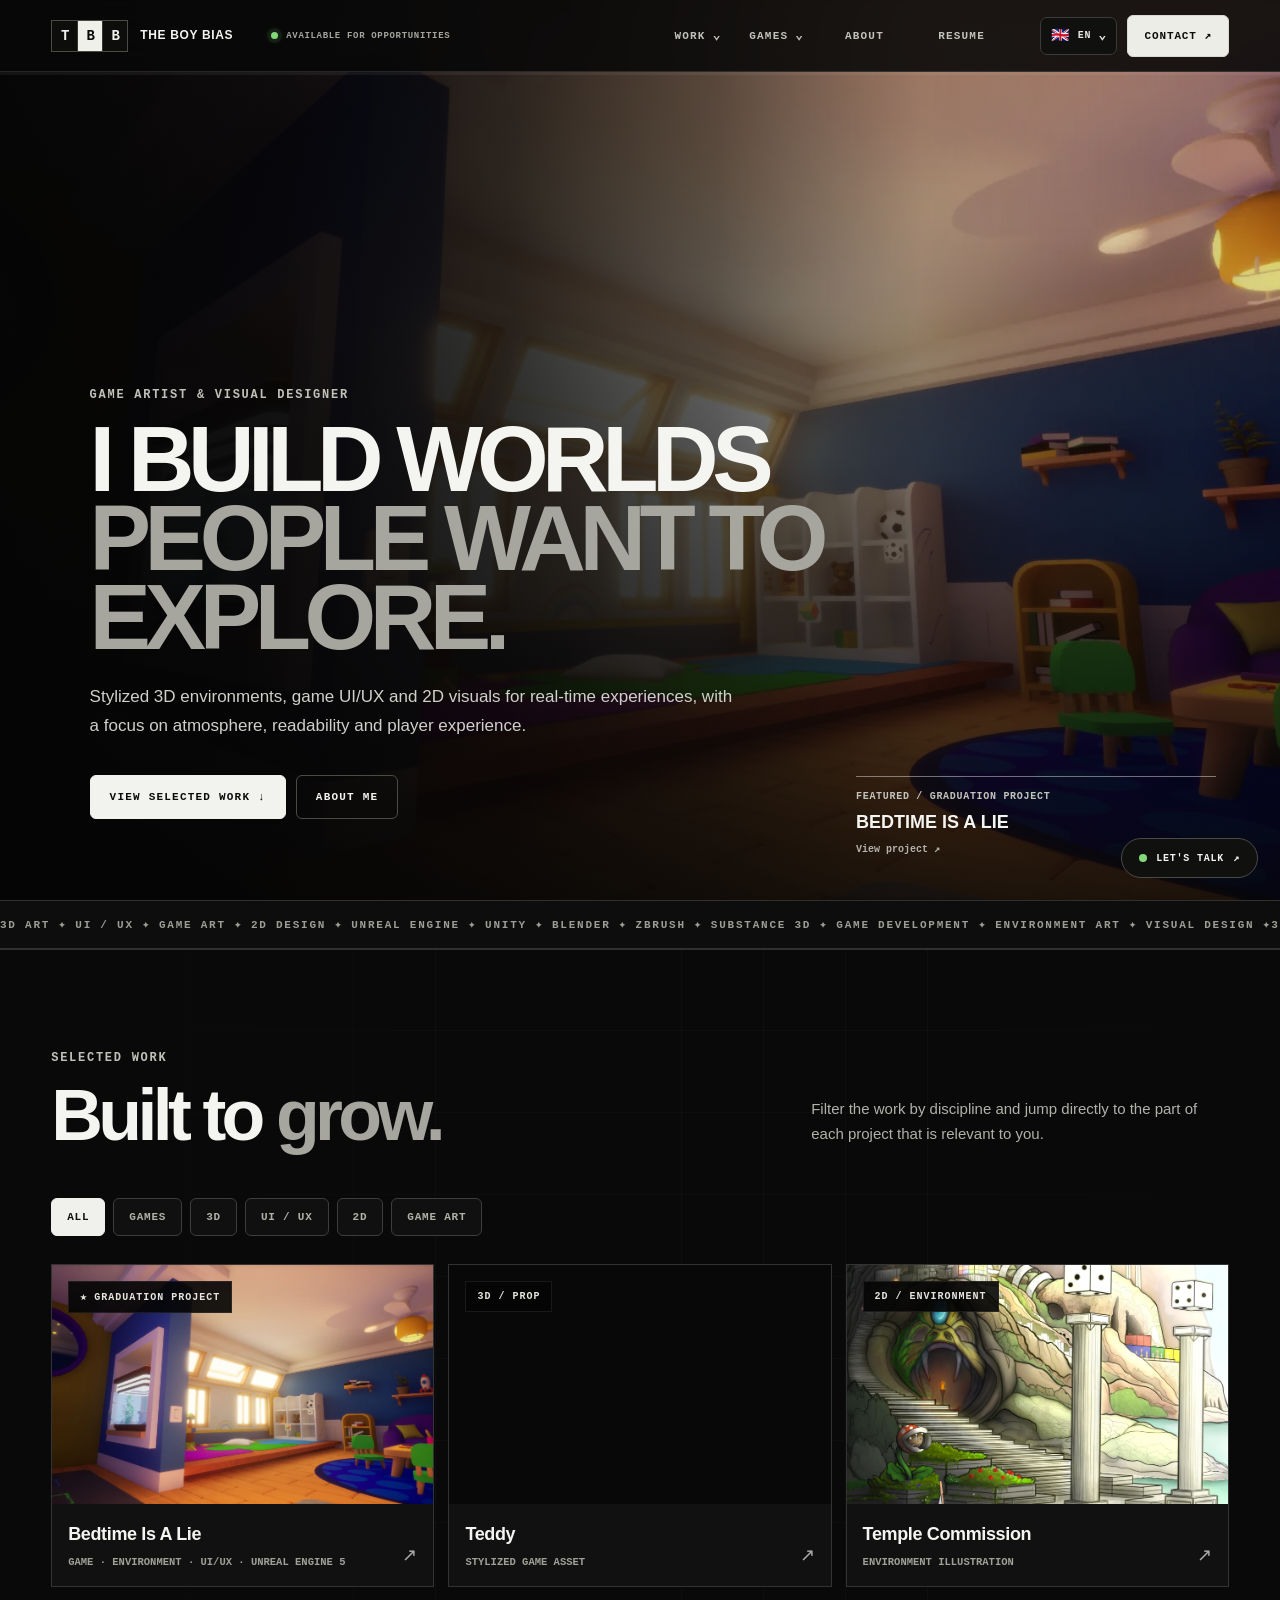
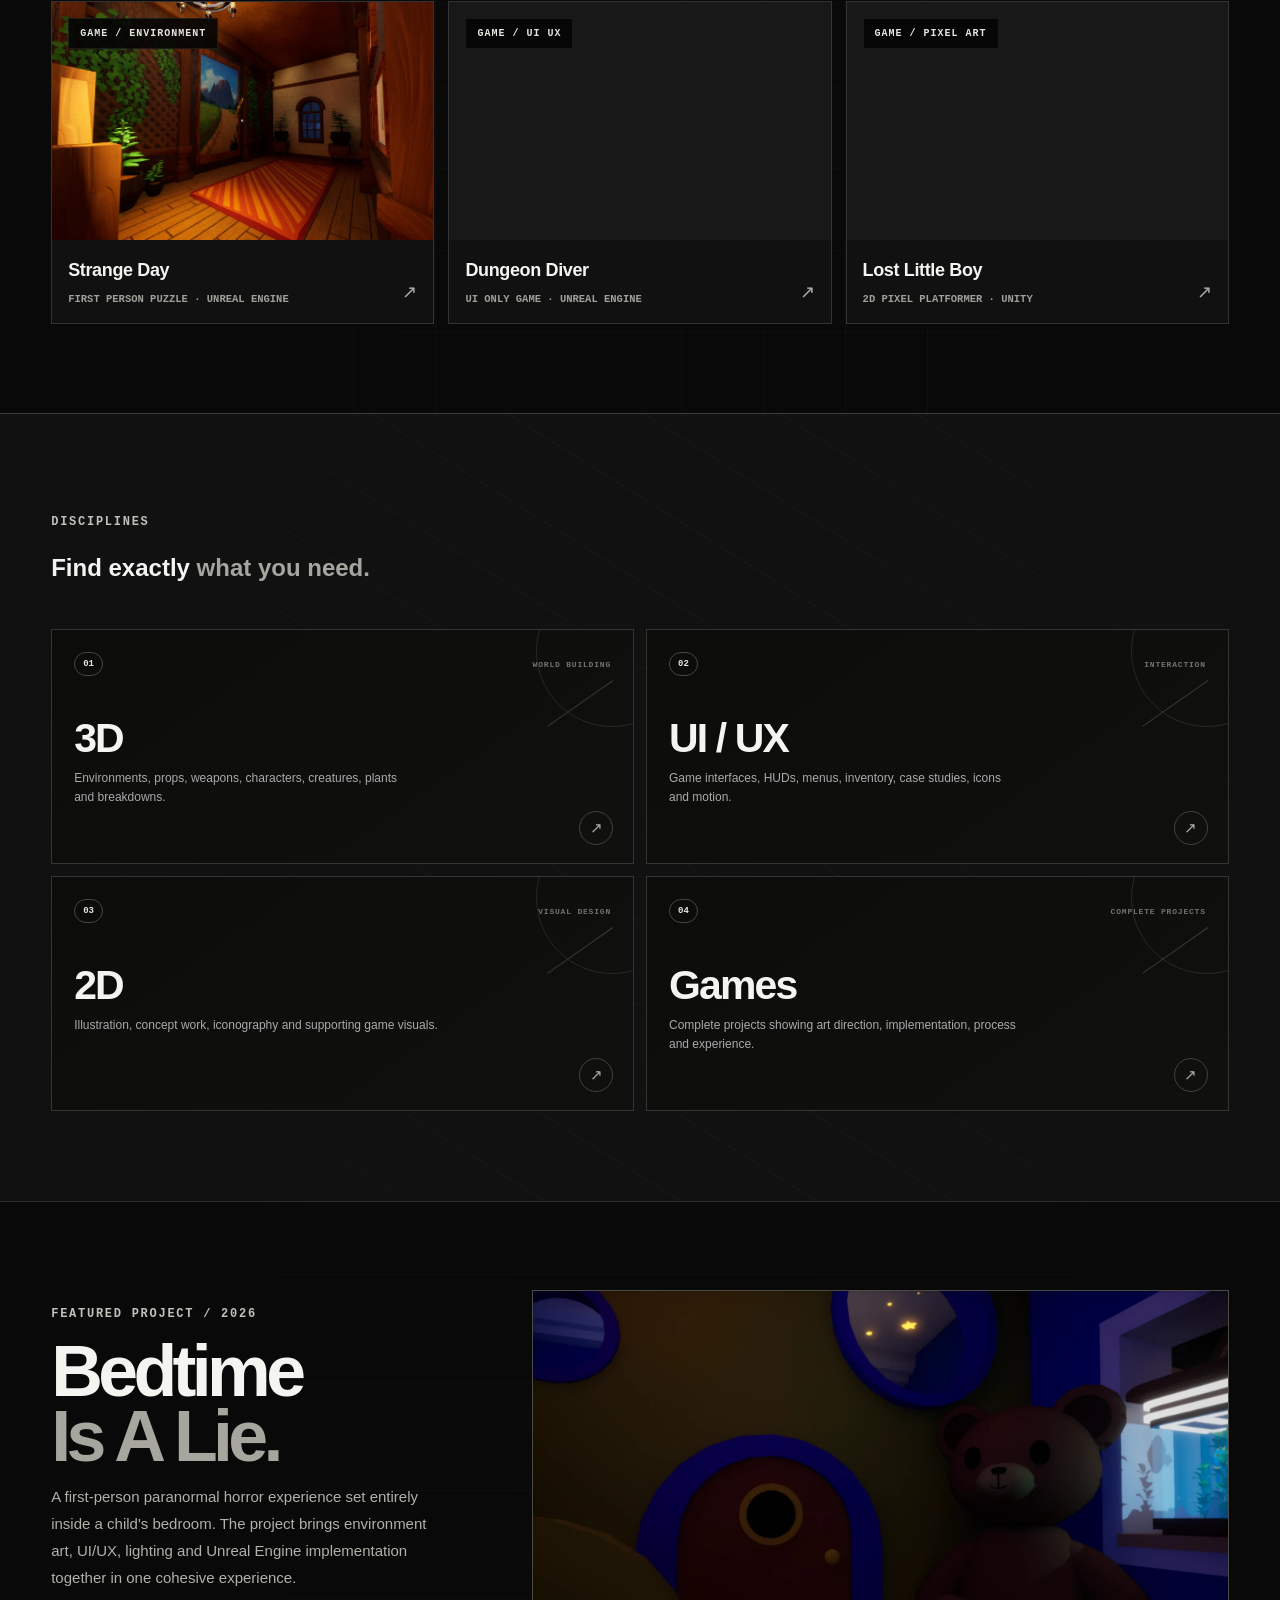
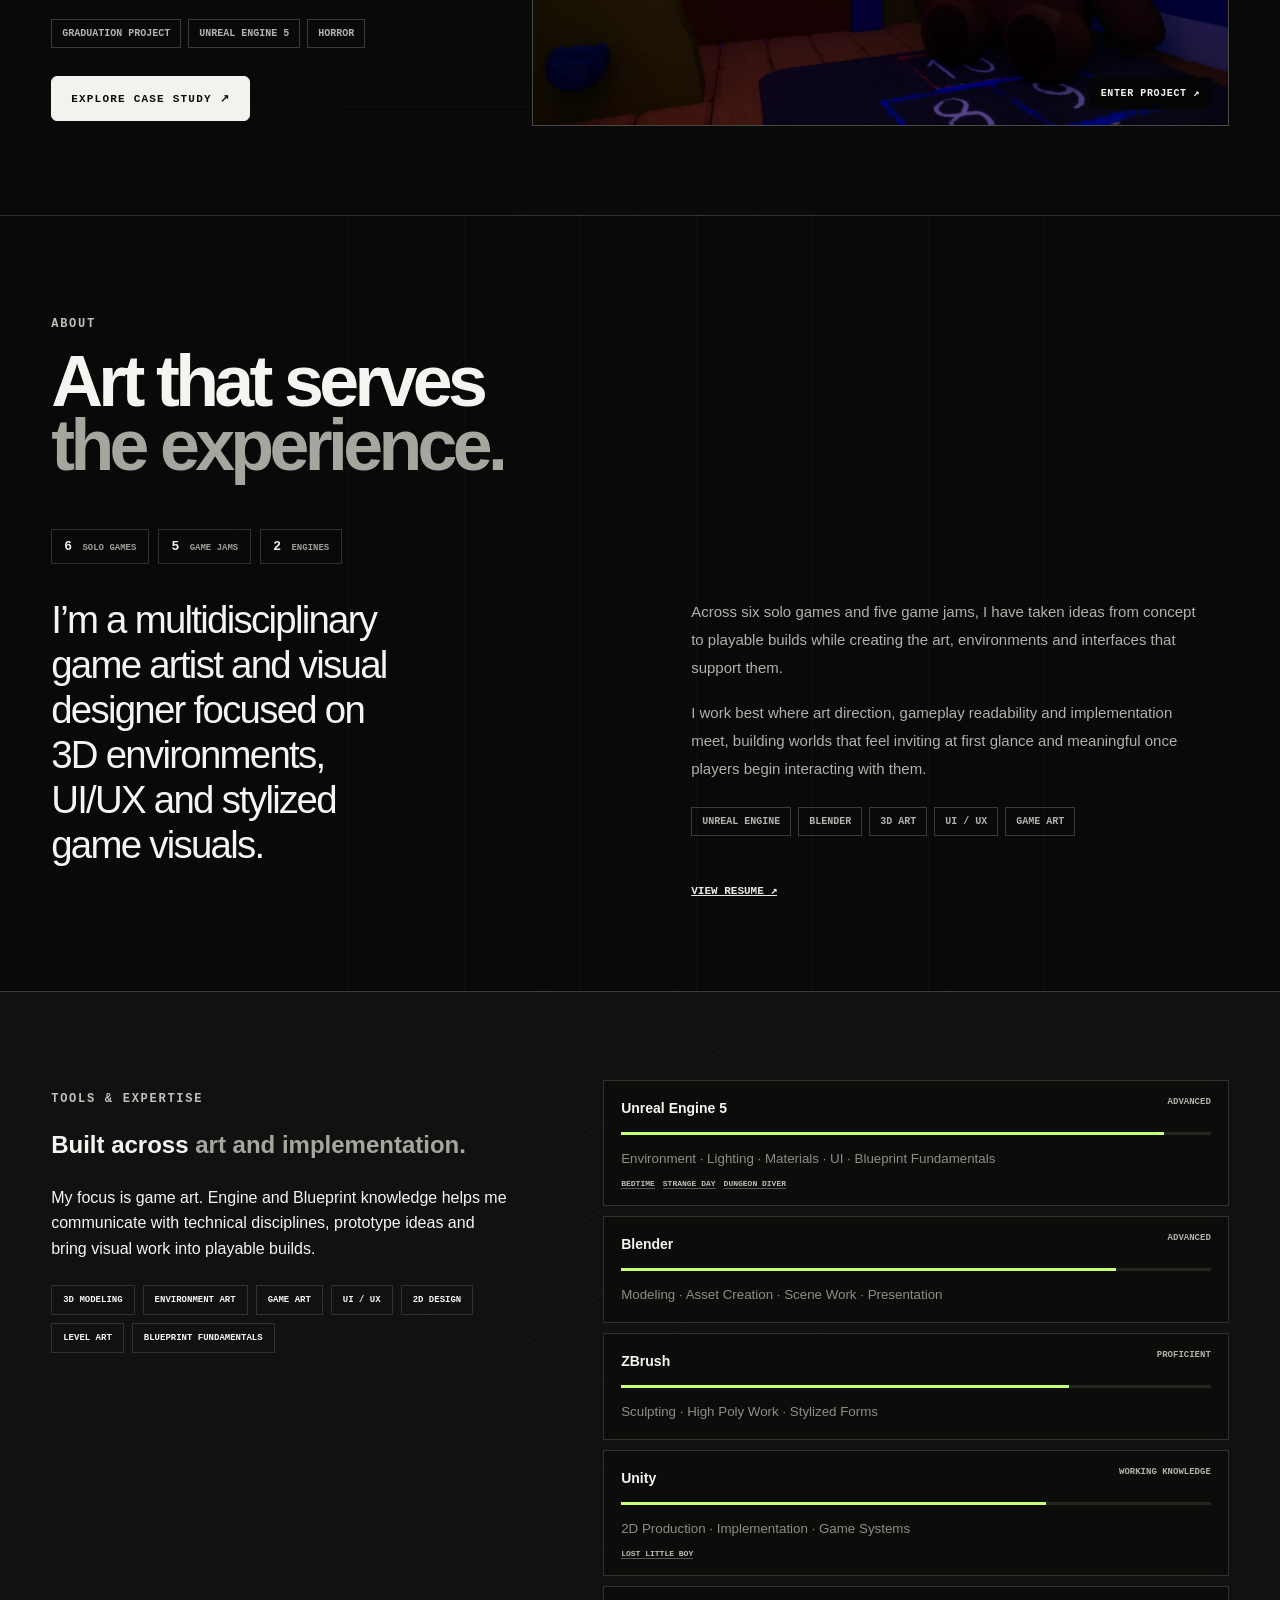
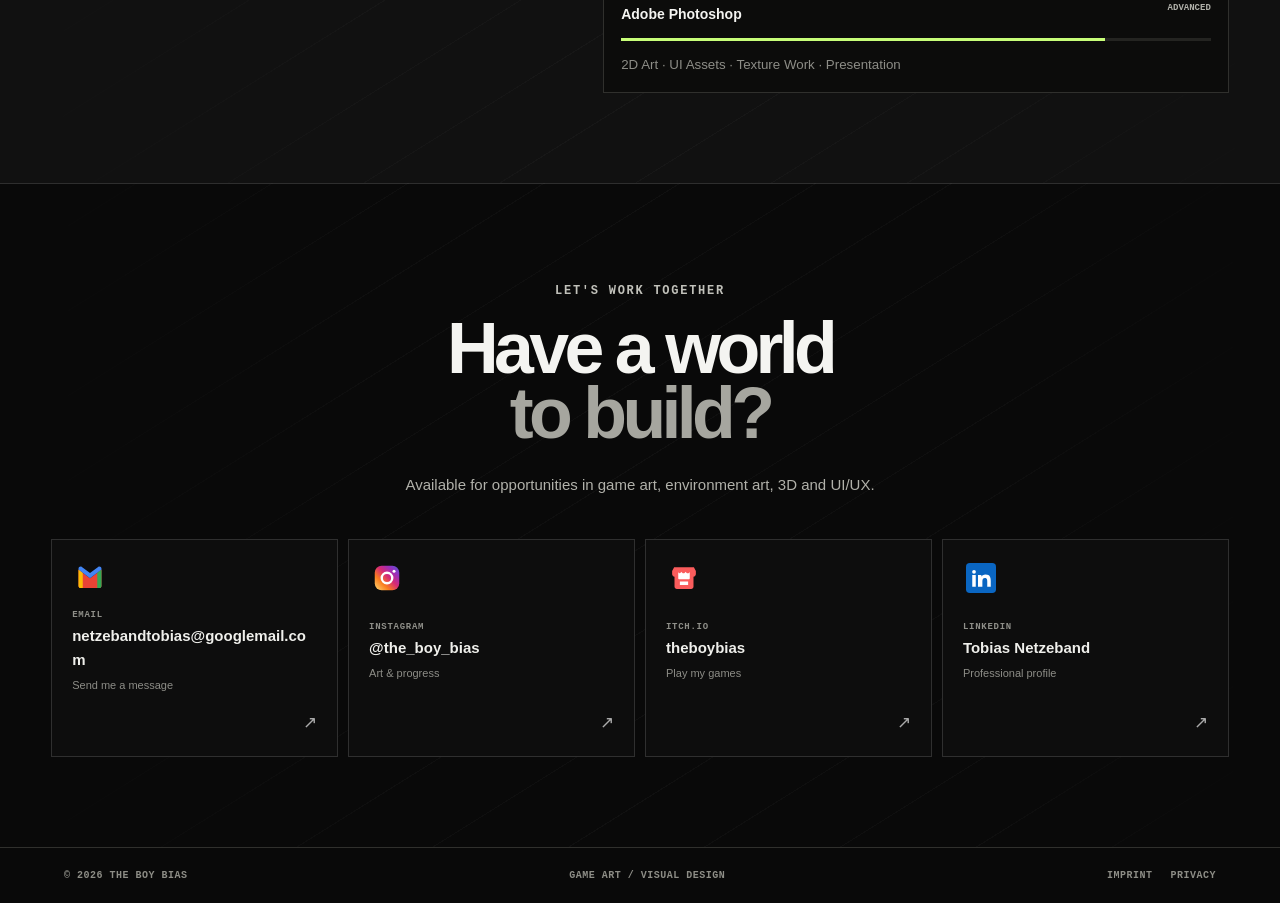
==== commit 3e401655: "Header" ====
--- a/index.html
+++ b/index.html
@@ -1,6 +1,6 @@
 <!DOCTYPE html>
 
-<html lang="en"><head><meta charset="utf-8"/><meta content="width=device-width,initial-scale=1" name="viewport"/><meta content="The Boy Bias  Game Artist &amp; Visual Designer. 3D, UI/UX, game art and interactive experiences." name="description"/><title>The Boy Bias  Game Artist &amp; Visual Designer</title><link href="styles-v820.css" rel="stylesheet"/></head><body id="top"><a class="skip-link" href="#main-content">Skip to content</a>
+<html lang="en"><head><meta charset="utf-8"/><meta content="width=device-width,initial-scale=1" name="viewport"/><meta content="The Boy Bias  Game Artist &amp; Visual Designer. 3D, UI/UX, game art and interactive experiences." name="description"/><title>The Boy Bias  Game Artist &amp; Visual Designer</title><link href="styles-v820.css" rel="stylesheet"/><link href="header-v823.css" rel="stylesheet"/></head><body id="top"><a class="skip-link" href="#main-content">Skip to content</a>
 <header class="global-header">
 <a class="brand" href="#top"><span aria-hidden="true" class="tbb-mark"><span>T</span><span>B</span><span>B</span></span><span class="tbb-wordmark"><strong>THE BOY BIAS</strong></span></a>
 <span class="brand-status"><i></i><span>AVAILABLE FOR OPPORTUNITIES</span></span>
--- a/header-v823.css
+++ b/header-v823.css
@@ -0,0 +1,21 @@
+/* V8.23 desktop availability-status visibility fix */
+@media (min-width:901px) and (max-width:1180px){
+  .global-header{gap:clamp(12px,1.6vw,20px)}
+  .global-header .brand-status{
+    display:inline-flex!important;
+    flex:0 1 auto;
+    align-items:center;
+    gap:7px;
+    margin-left:2px;
+    white-space:nowrap;
+    font-size:8px;
+    letter-spacing:.05em;
+  }
+  .global-header #site-nav{gap:clamp(9px,1.2vw,16px)}
+  .global-header .header-actions{gap:7px;margin-left:0}
+  .global-header .language-button{padding-left:8px;padding-right:8px}
+  .global-header .header-contact{padding-left:11px;padding-right:11px}
+}
+@media (max-width:900px){
+  .global-header .brand-status{display:none!important}
+}
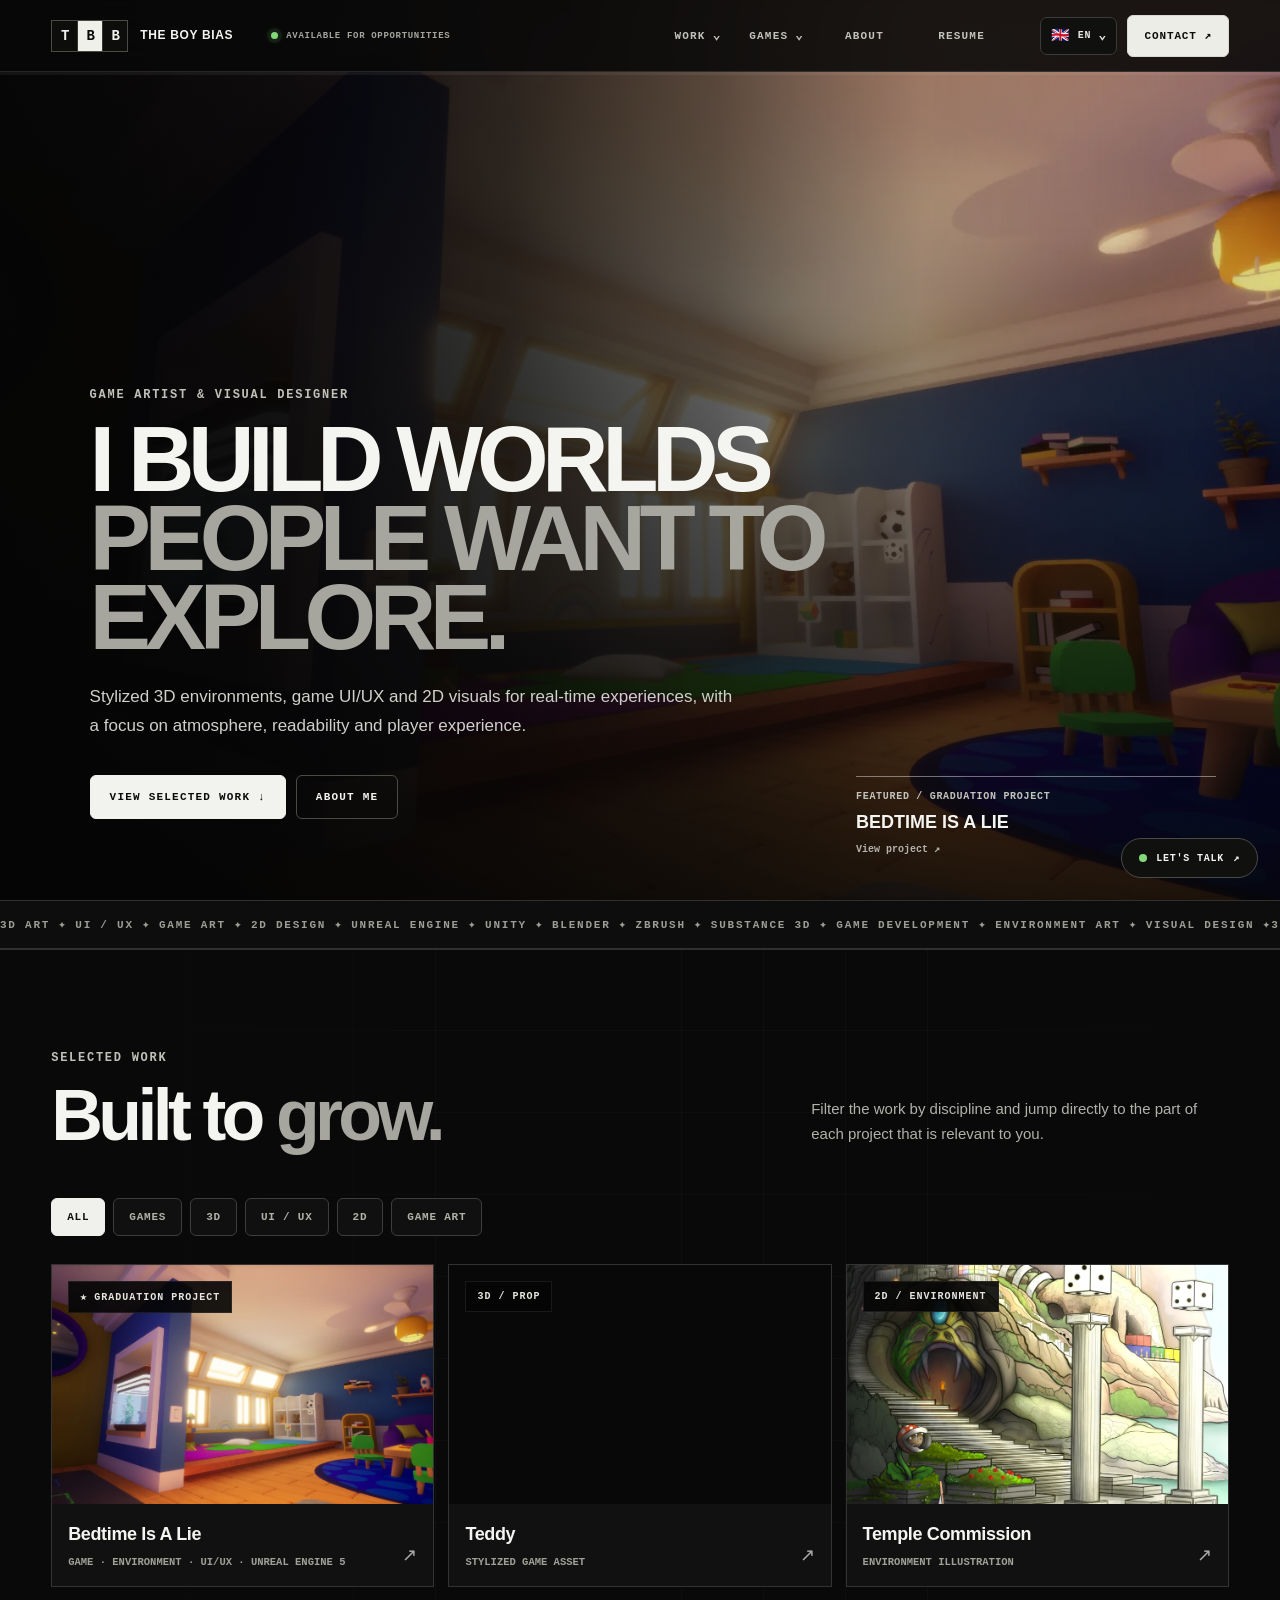
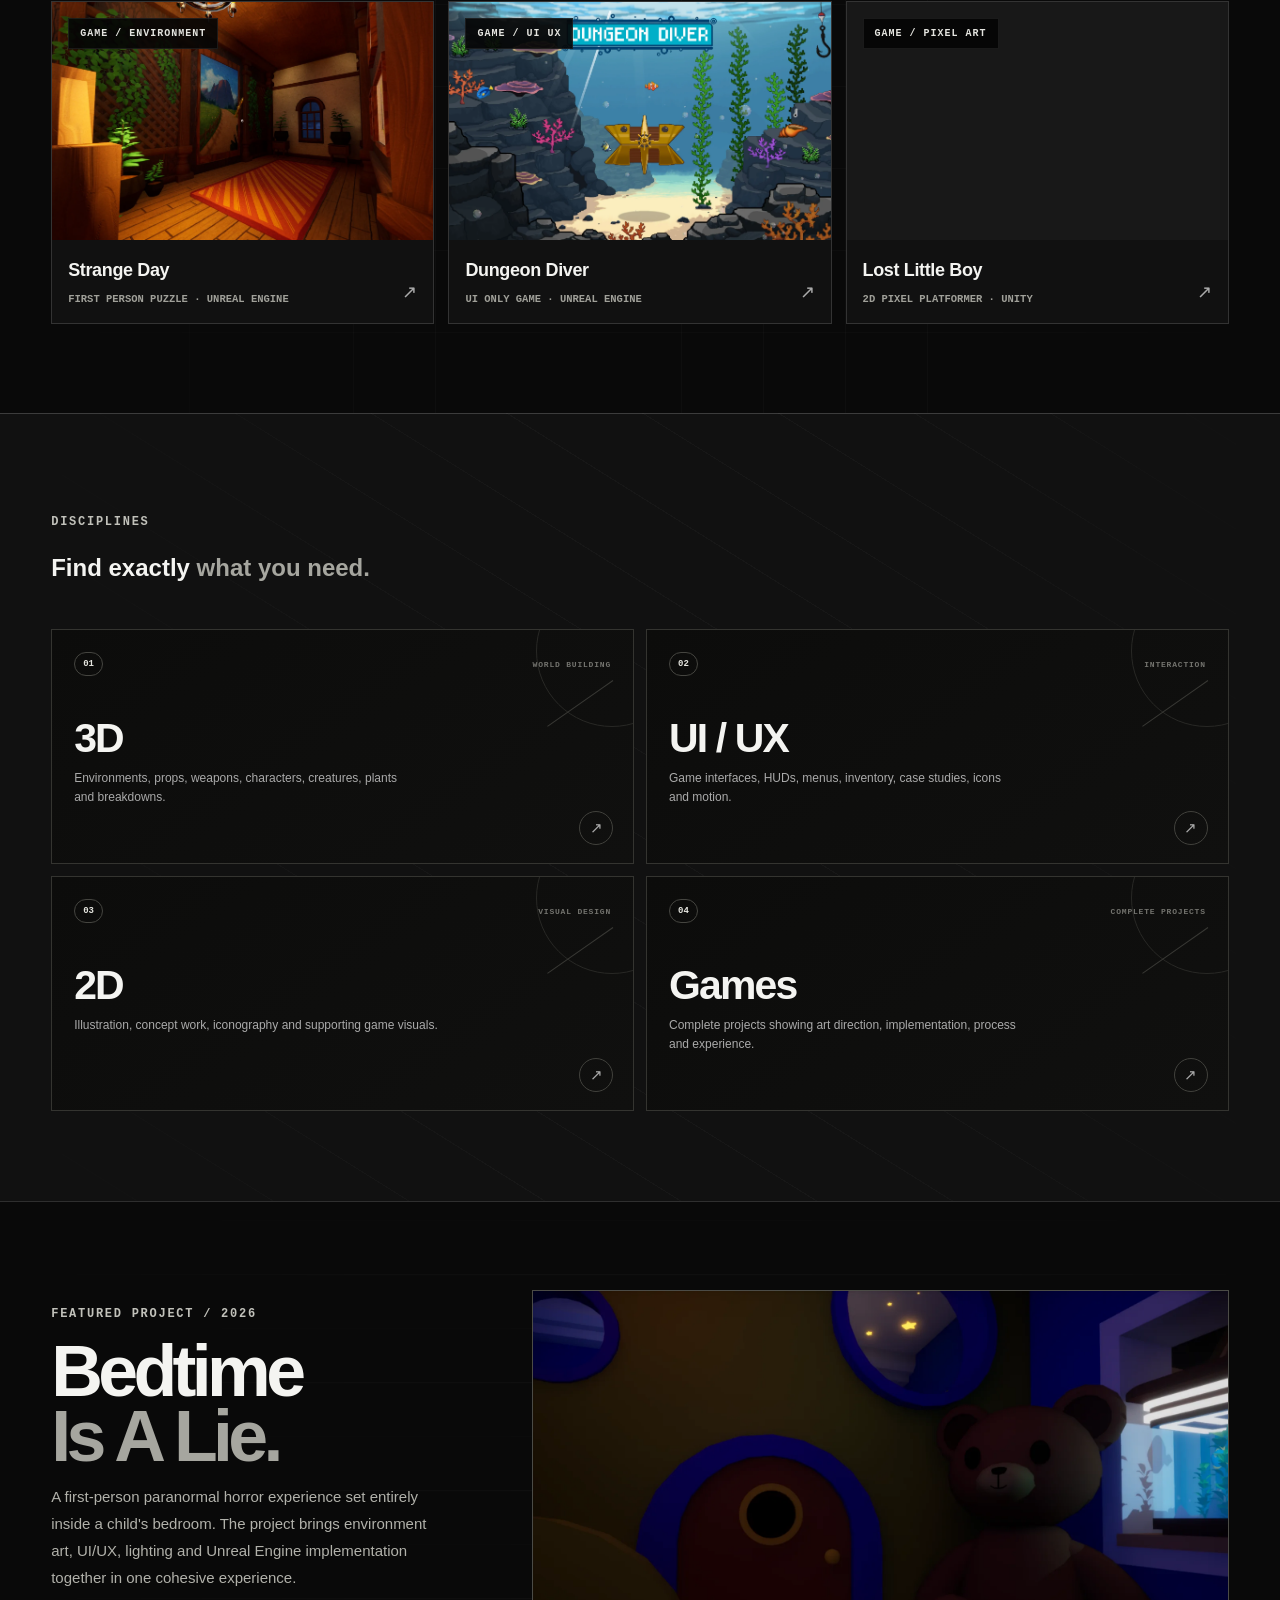
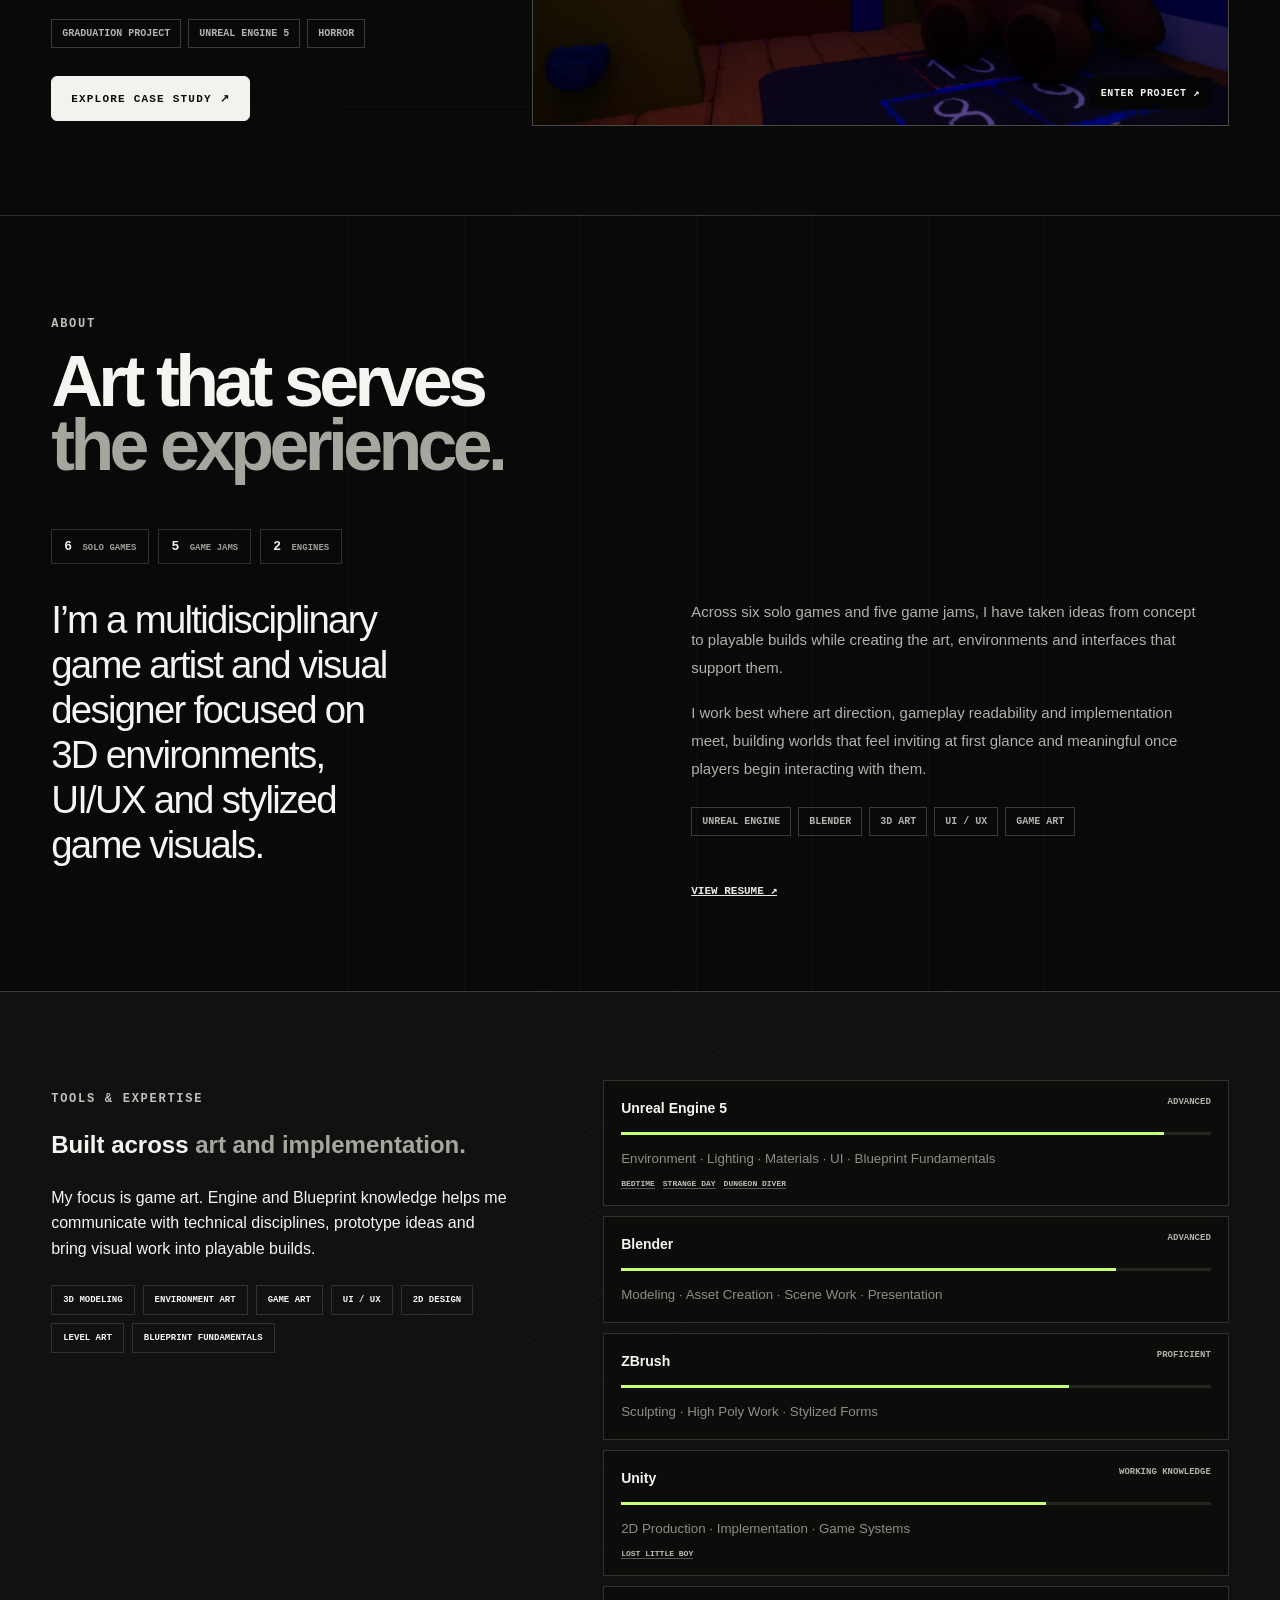
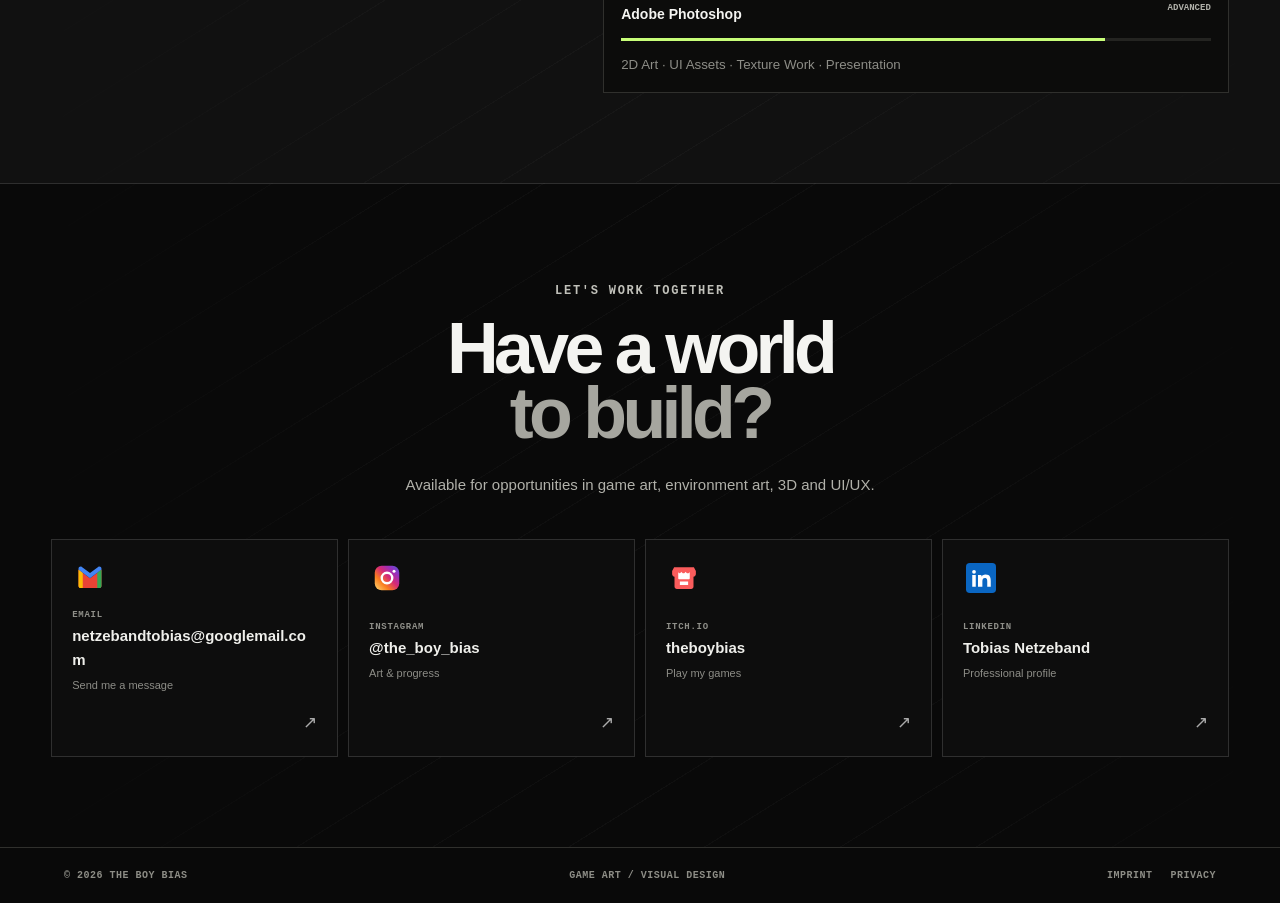
==== commit 3c475154: "Translation Changes" ====
--- a/index.html
+++ b/index.html
@@ -1,6 +1,6 @@
 <!DOCTYPE html>
 
-<html lang="en"><head><meta charset="utf-8"/><meta content="width=device-width,initial-scale=1" name="viewport"/><meta content="The Boy Bias  Game Artist &amp; Visual Designer. 3D, UI/UX, game art and interactive experiences." name="description"/><title>The Boy Bias  Game Artist &amp; Visual Designer</title><link href="styles-v820.css" rel="stylesheet"/><link href="header-v823.css" rel="stylesheet"/></head><body id="top"><a class="skip-link" href="#main-content">Skip to content</a>
+<html lang="en"><head><meta charset="utf-8"/><meta content="width=device-width,initial-scale=1" name="viewport"/><meta content="The Boy Bias  Game Artist &amp; Visual Designer. 3D, UI/UX, game art and interactive experiences." name="description"/><title>The Boy Bias  Game Artist &amp; Visual Designer</title><link href="styles-v820.css" rel="stylesheet"/><link href="header-v823.css" rel="stylesheet"/><link href="translation-v825.css" rel="stylesheet"/></head><body id="top"><a class="skip-link" href="#main-content">Skip to content</a>
 <header class="global-header">
 <a class="brand" href="#top"><span aria-hidden="true" class="tbb-mark"><span>T</span><span>B</span><span>B</span></span><span class="tbb-wordmark"><strong>THE BOY BIAS</strong></span></a>
 <span class="brand-status"><i></i><span>AVAILABLE FOR OPPORTUNITIES</span></span>
@@ -188,7 +188,7 @@
   }
 })();
 </script>
-<div class="quick-contact" id="quick-contact"><button class="quick-contact-toggle" type="button"><i></i>LET'S TALK <span class="cta-arrow">↗</span></button><div class="quick-contact-panel"><small>AVAILABLE FOR OPPORTUNITIES</small><a href="mailto:netzebandtobias@googlemail.com">Email <b>↗</b></a><a href="https://de.linkedin.com/in/tobias-netzeband-4996a3289" target="_blank">LinkedIn <b>↗</b></a><a href="https://www.instagram.com/the_boy_bias/" target="_blank">Instagram <b>↗</b></a><a href="https://theboybias.itch.io/" target="_blank">itch.io <b>↗</b></a><button class="copy-email" type="button">COPY EMAIL <b>+</b></button></div></div><script>(function(){var q=document.getElementById("quick-contact"),t=q&&q.querySelector(".quick-contact-toggle");if(t)t.onclick=function(){q.classList.toggle("open")};var c=document.querySelector(".copy-email");if(c)c.onclick=function(){if(navigator.clipboard)navigator.clipboard.writeText("netzebandtobias@googlemail.com");c.firstChild.textContent="EMAIL COPIED "};if(document.body.classList.contains("case-study")){var b=document.createElement("div");b.className="case-progress";document.body.appendChild(b);function p(){var d=document.documentElement,m=d.scrollHeight-d.clientHeight;document.body.style.setProperty("--progress",(m?d.scrollTop/m*100:0)+"%")}addEventListener("scroll",p,{passive:true});p()}if("IntersectionObserver"in window){var o=new IntersectionObserver(function(es){es.forEach(function(e){if(e.isIntersecting)e.target.classList.add("visible")})},{threshold:.2});document.querySelectorAll(".skill-row").forEach(function(x){o.observe(x)})}document.querySelectorAll(".before-after").forEach(function(x){var r=x.querySelector("input");if(r)r.oninput=function(){x.style.setProperty("--split",r.value+"%")}})})();</script>
+<div class="quick-contact" id="quick-contact"><button class="quick-contact-toggle" type="button"><i></i>LET'S TALK <span class="cta-arrow">↗</span></button><div class="quick-contact-panel"><small>AVAILABLE FOR OPPORTUNITIES</small><a href="mailto:netzebandtobias@googlemail.com">Email <b>↗</b></a><a href="https://de.linkedin.com/in/tobias-netzeband-4996a3289" target="_blank">LinkedIn <b>↗</b></a><a href="https://www.instagram.com/the_boy_bias/" target="_blank">Instagram <b>↗</b></a><a href="https://theboybias.itch.io/" target="_blank">itch.io <b>↗</b></a><button class="copy-email" type="button">COPY EMAIL <b>+</b></button></div></div><script>(function(){var q=document.getElementById("quick-contact"),t=q&&q.querySelector(".quick-contact-toggle");if(t)t.onclick=function(){q.classList.toggle("open")};var c=document.querySelector(".copy-email");if(c)c.onclick=function(){if(navigator.clipboard)navigator.clipboard.writeText("netzebandtobias@googlemail.com");c.firstChild.textContent=(localStorage.getItem("tbb-language")==="de"?"E-MAIL KOPIERT ":"EMAIL COPIED ")};if(document.body.classList.contains("case-study")){var b=document.createElement("div");b.className="case-progress";document.body.appendChild(b);function p(){var d=document.documentElement,m=d.scrollHeight-d.clientHeight;document.body.style.setProperty("--progress",(m?d.scrollTop/m*100:0)+"%")}addEventListener("scroll",p,{passive:true});p()}if("IntersectionObserver"in window){var o=new IntersectionObserver(function(es){es.forEach(function(e){if(e.isIntersecting)e.target.classList.add("visible")})},{threshold:.2});document.querySelectorAll(".skill-row").forEach(function(x){o.observe(x)})}document.querySelectorAll(".before-after").forEach(function(x){var r=x.querySelector("input");if(r)r.oninput=function(){x.style.setProperty("--split",r.value+"%")}})})();</script>
 <script>
 (function(){
   var activeFilter="all";
@@ -214,6 +214,6 @@
   updateWorkLinks("all");
 })();
 </script>
-<script defer="" src="site.js"></script>
-
-<script defer src="ux-v816.js"></script></body></html>+<script defer="" src="site-v825.js"></script>
+
+<script defer src="ux-v825.js"></script></body></html>
--- a/translation-v825.css
+++ b/translation-v825.css
@@ -0,0 +1,2 @@
+/* Language-specific generated UI text. */
+html[lang="de"] .three-d-page .three-d-media::after{content:"TURNAROUND ANSEHEN ↗";}
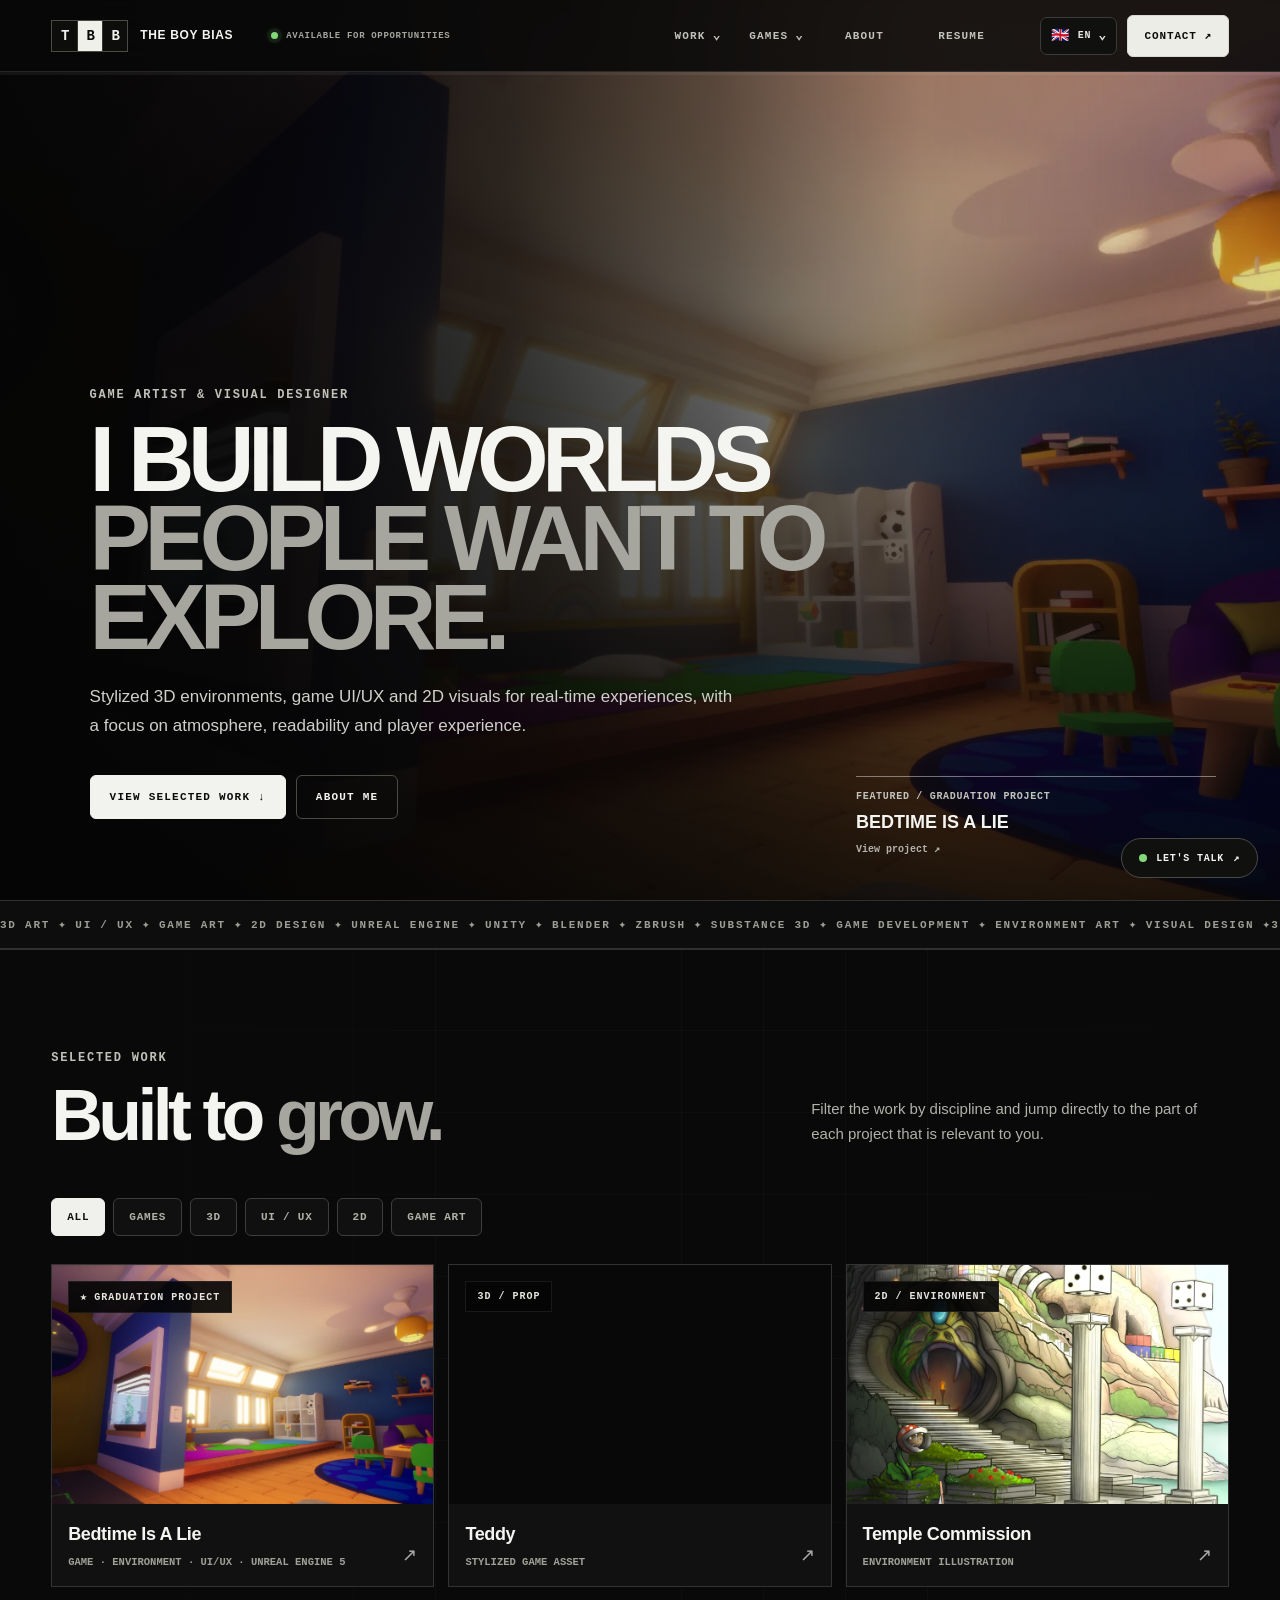
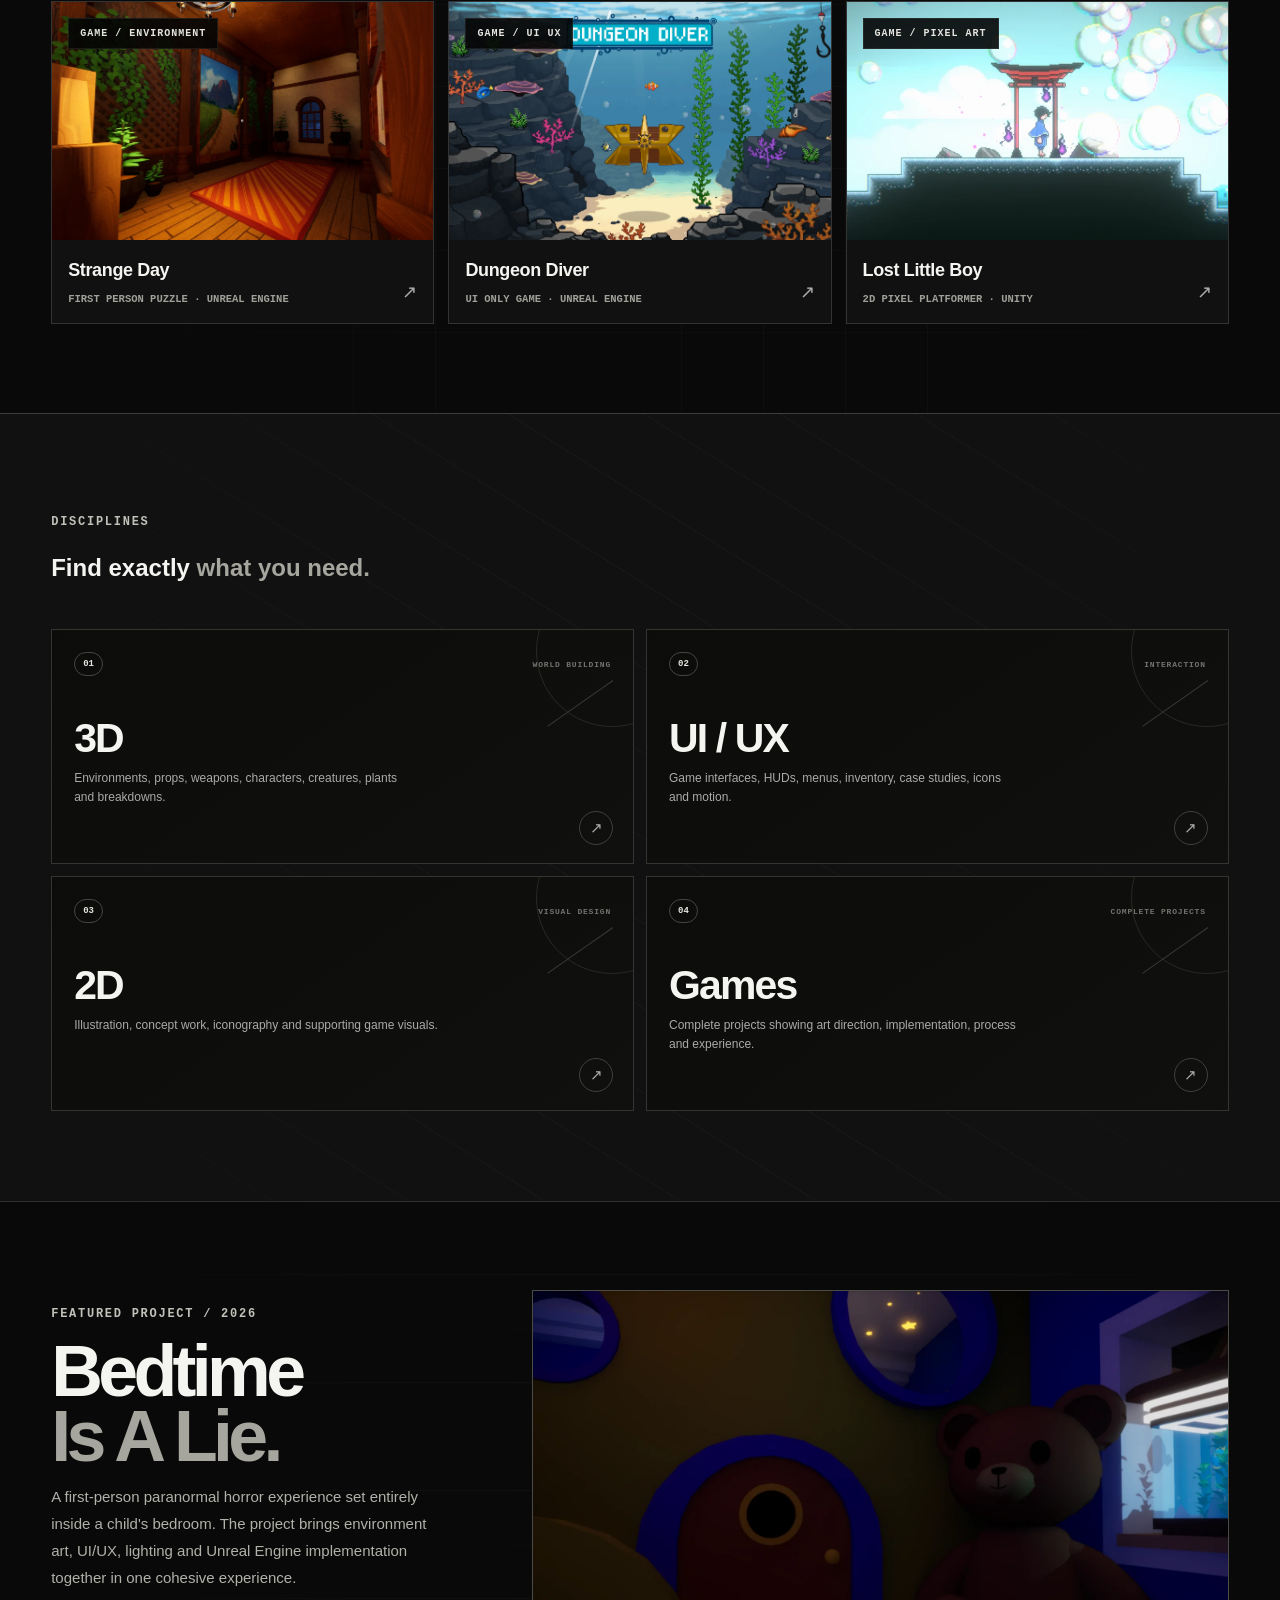
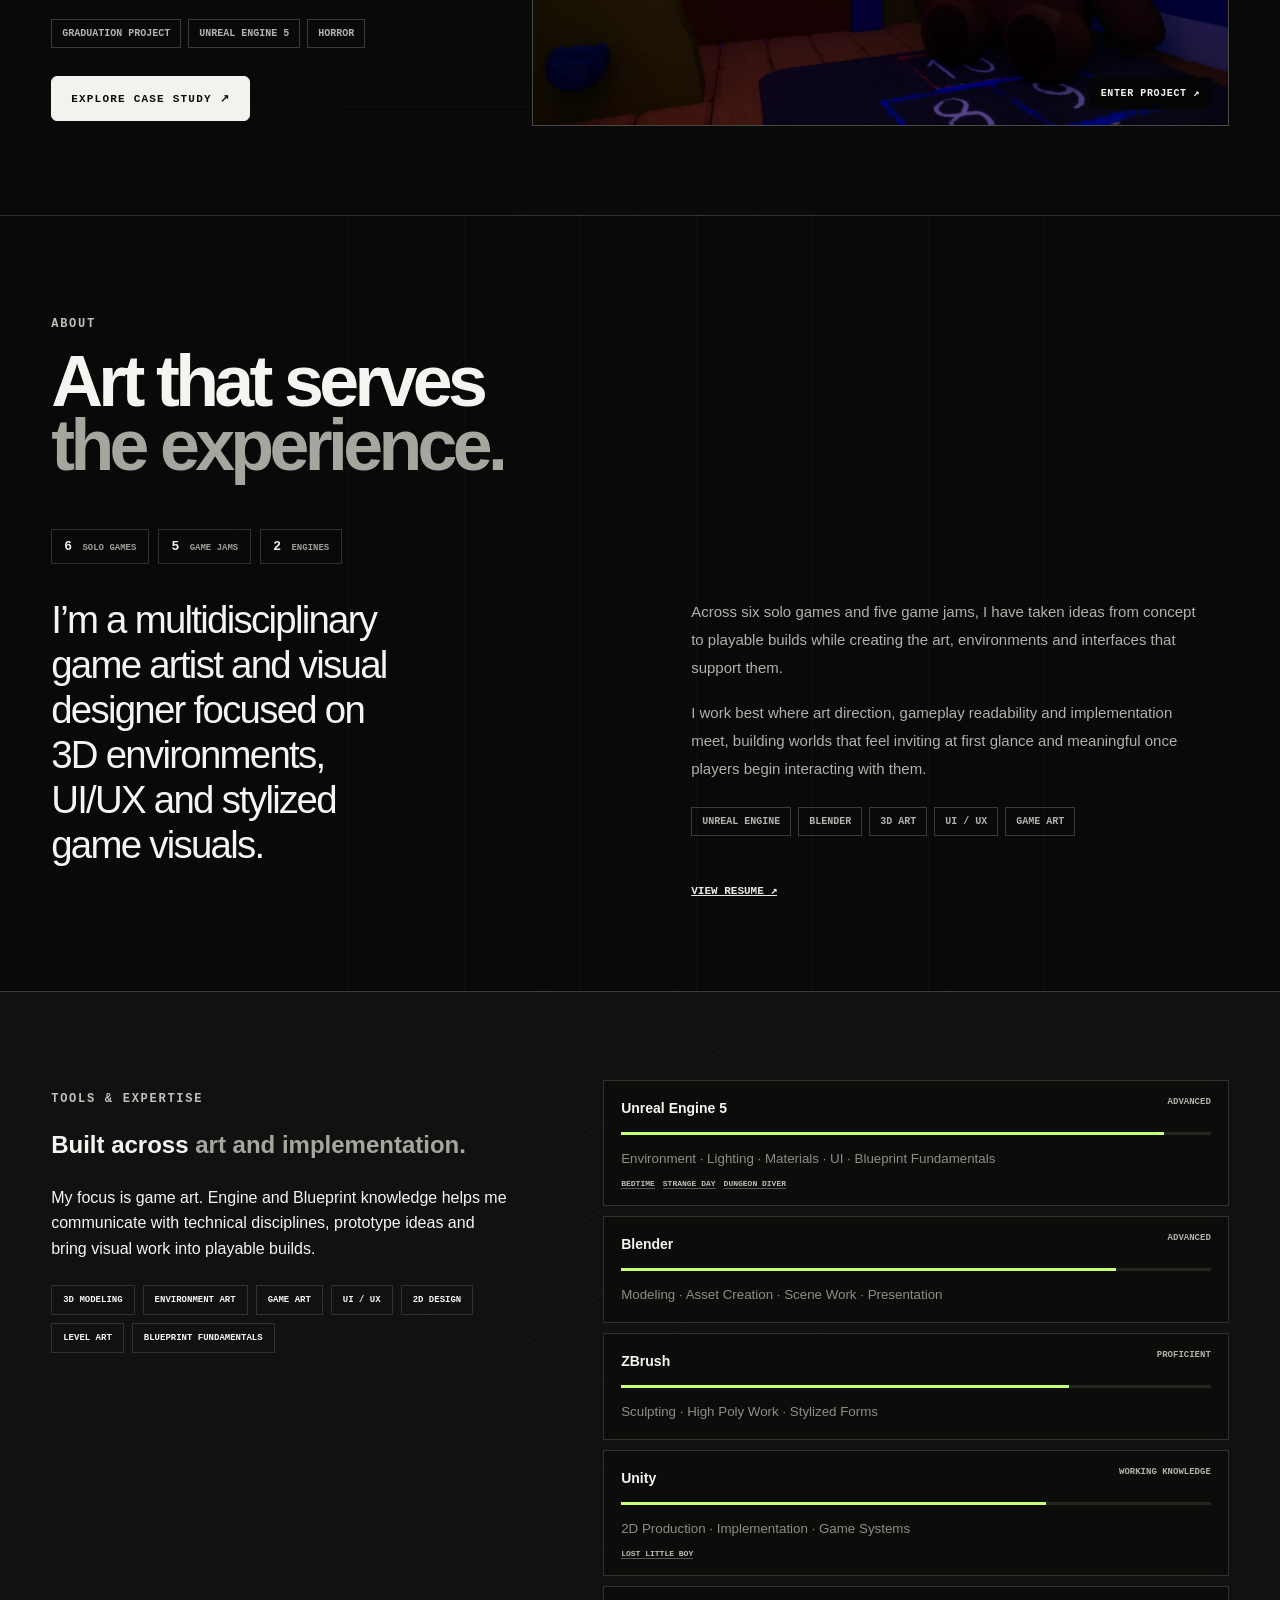
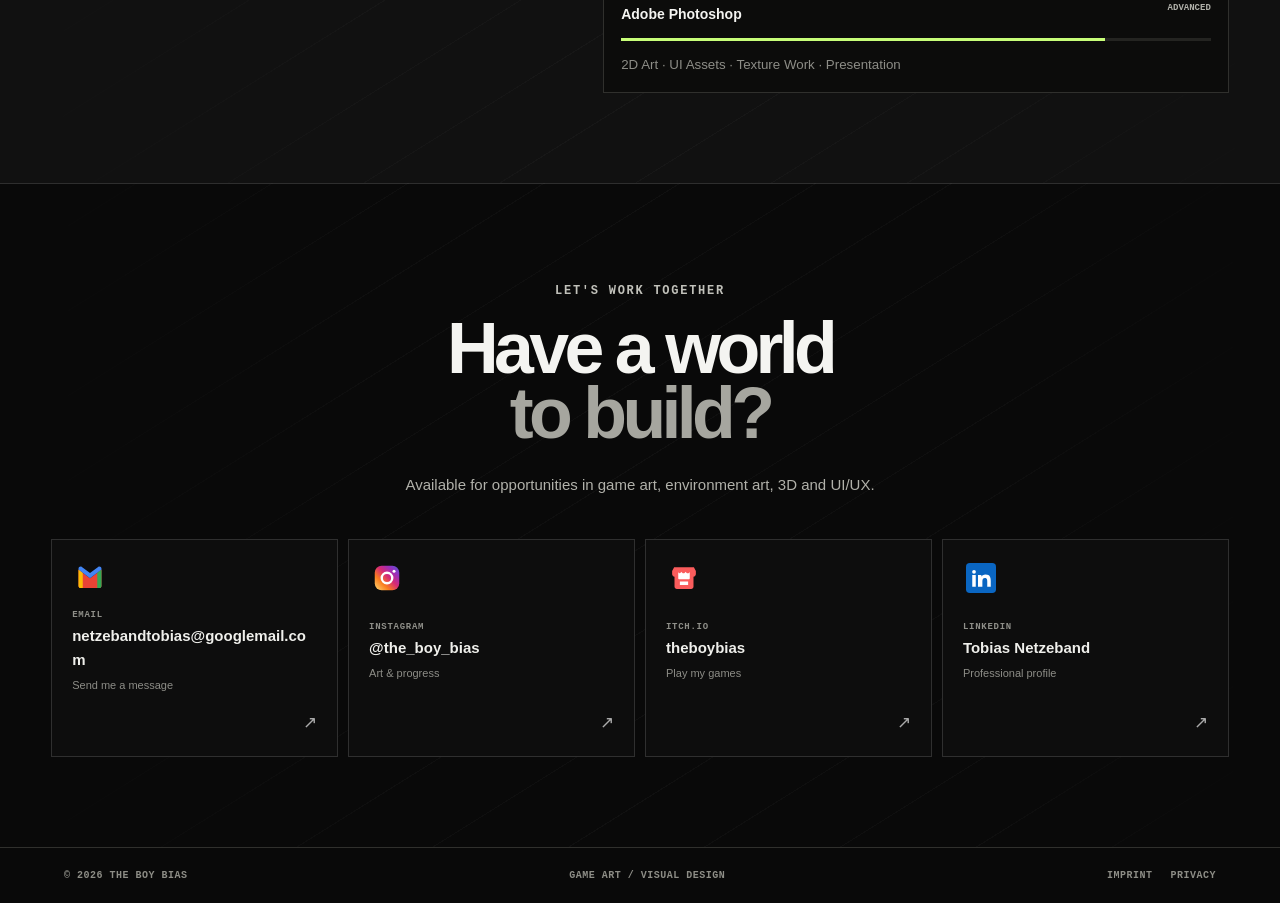
==== commit 8d3ea6e4: "Contact Header Fix" ====
--- a/index.html
+++ b/index.html
@@ -1,6 +1,7 @@
 <!DOCTYPE html>
 
-<html lang="en"><head><meta charset="utf-8"/><meta content="width=device-width,initial-scale=1" name="viewport"/><meta content="The Boy Bias  Game Artist &amp; Visual Designer. 3D, UI/UX, game art and interactive experiences." name="description"/><title>The Boy Bias  Game Artist &amp; Visual Designer</title><link href="styles-v820.css" rel="stylesheet"/><link href="header-v823.css" rel="stylesheet"/><link href="translation-v825.css" rel="stylesheet"/></head><body id="top"><a class="skip-link" href="#main-content">Skip to content</a>
+<html lang="en"><head><meta charset="utf-8"/><meta content="width=device-width,initial-scale=1" name="viewport"/><meta content="The Boy Bias  Game Artist &amp; Visual Designer. 3D, UI/UX, game art and interactive experiences." name="description"/><title>The Boy Bias  Game Artist &amp; Visual Designer</title><link href="styles-v820.css" rel="stylesheet"/><link href="header-v823.css" rel="stylesheet"/><link href="translation-v825.css" rel="stylesheet"/>
+<link href="contact-v829.css" rel="stylesheet"/></head><body id="top"><a class="skip-link" href="#main-content">Skip to content</a>
 <header class="global-header">
 <a class="brand" href="#top"><span aria-hidden="true" class="tbb-mark"><span>T</span><span>B</span><span>B</span></span><span class="tbb-wordmark"><strong>THE BOY BIAS</strong></span></a>
 <span class="brand-status"><i></i><span>AVAILABLE FOR OPPORTUNITIES</span></span>
--- a/contact-v829.css
+++ b/contact-v829.css
@@ -0,0 +1,32 @@
+/* V8.29 - Global contact heading centering fix
+   Keeps the two-line CTA optically and geometrically centered at every viewport/zoom size. */
+.contact.section{
+  text-align:center;
+}
+
+.contact.section > .kicker,
+.contact.section > .muted{
+  width:100%!important;
+  max-width:100%!important;
+  margin-left:auto!important;
+  margin-right:auto!important;
+  text-align:center!important;
+}
+
+.contact.section > h2{
+  display:block;
+  width:fit-content!important;
+  max-width:100%!important;
+  margin:18px auto 28px!important;
+  text-align:center!important;
+}
+
+.contact.section > h2 span{
+  text-align:center!important;
+}
+
+@media(max-width:600px){
+  .contact.section > h2{
+    width:100%!important;
+  }
+}
